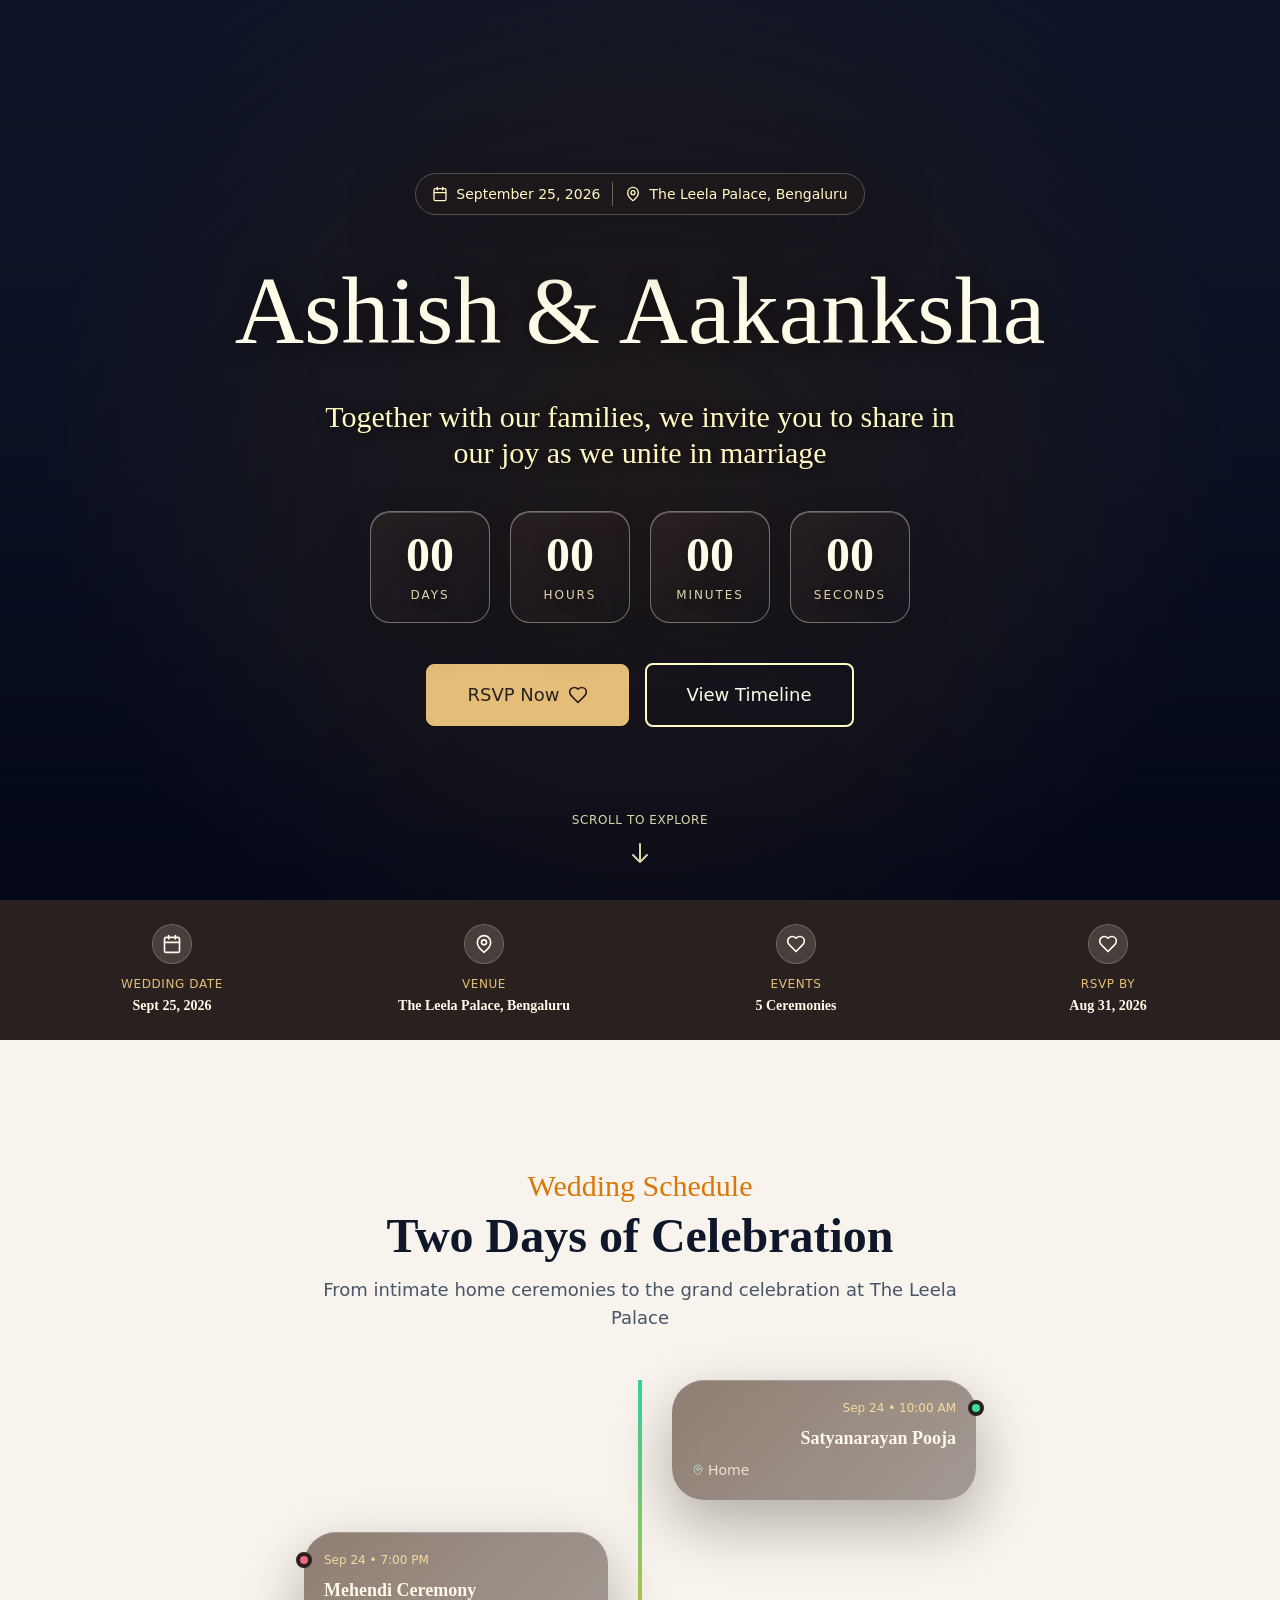
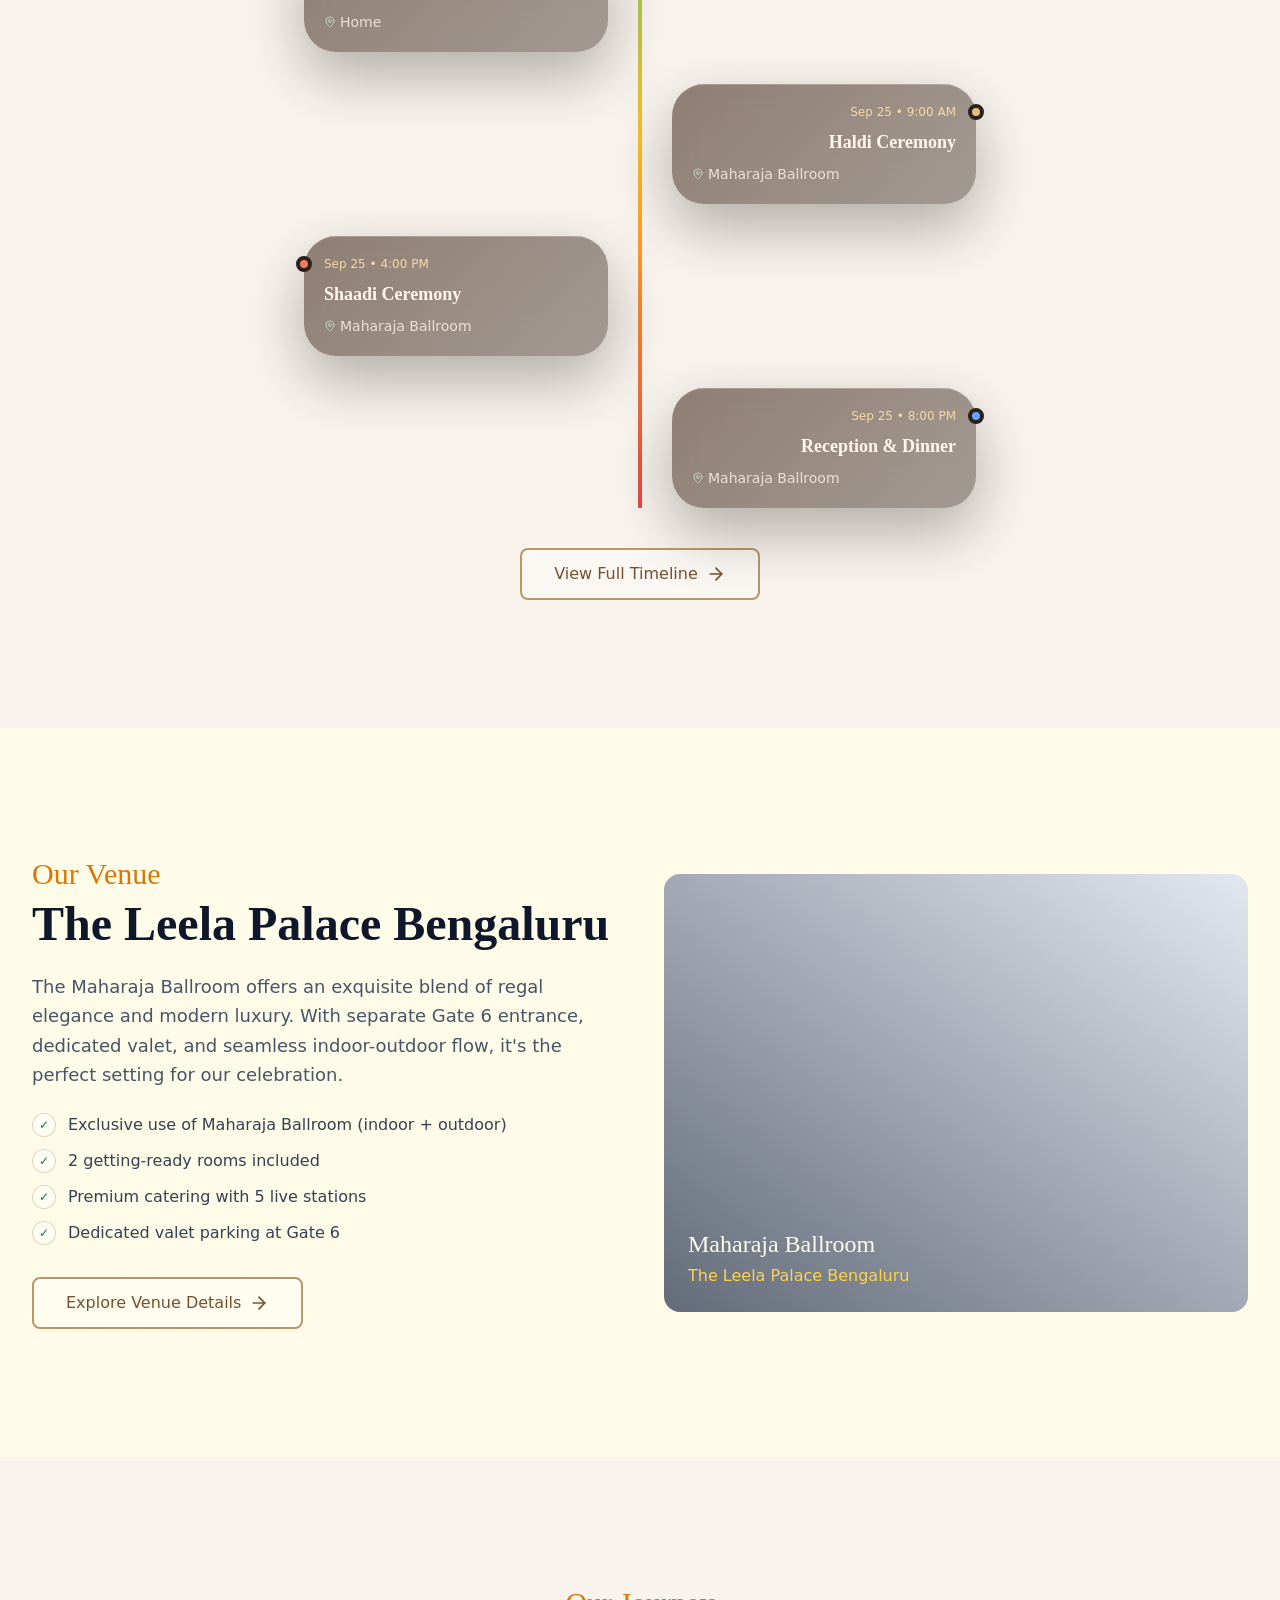
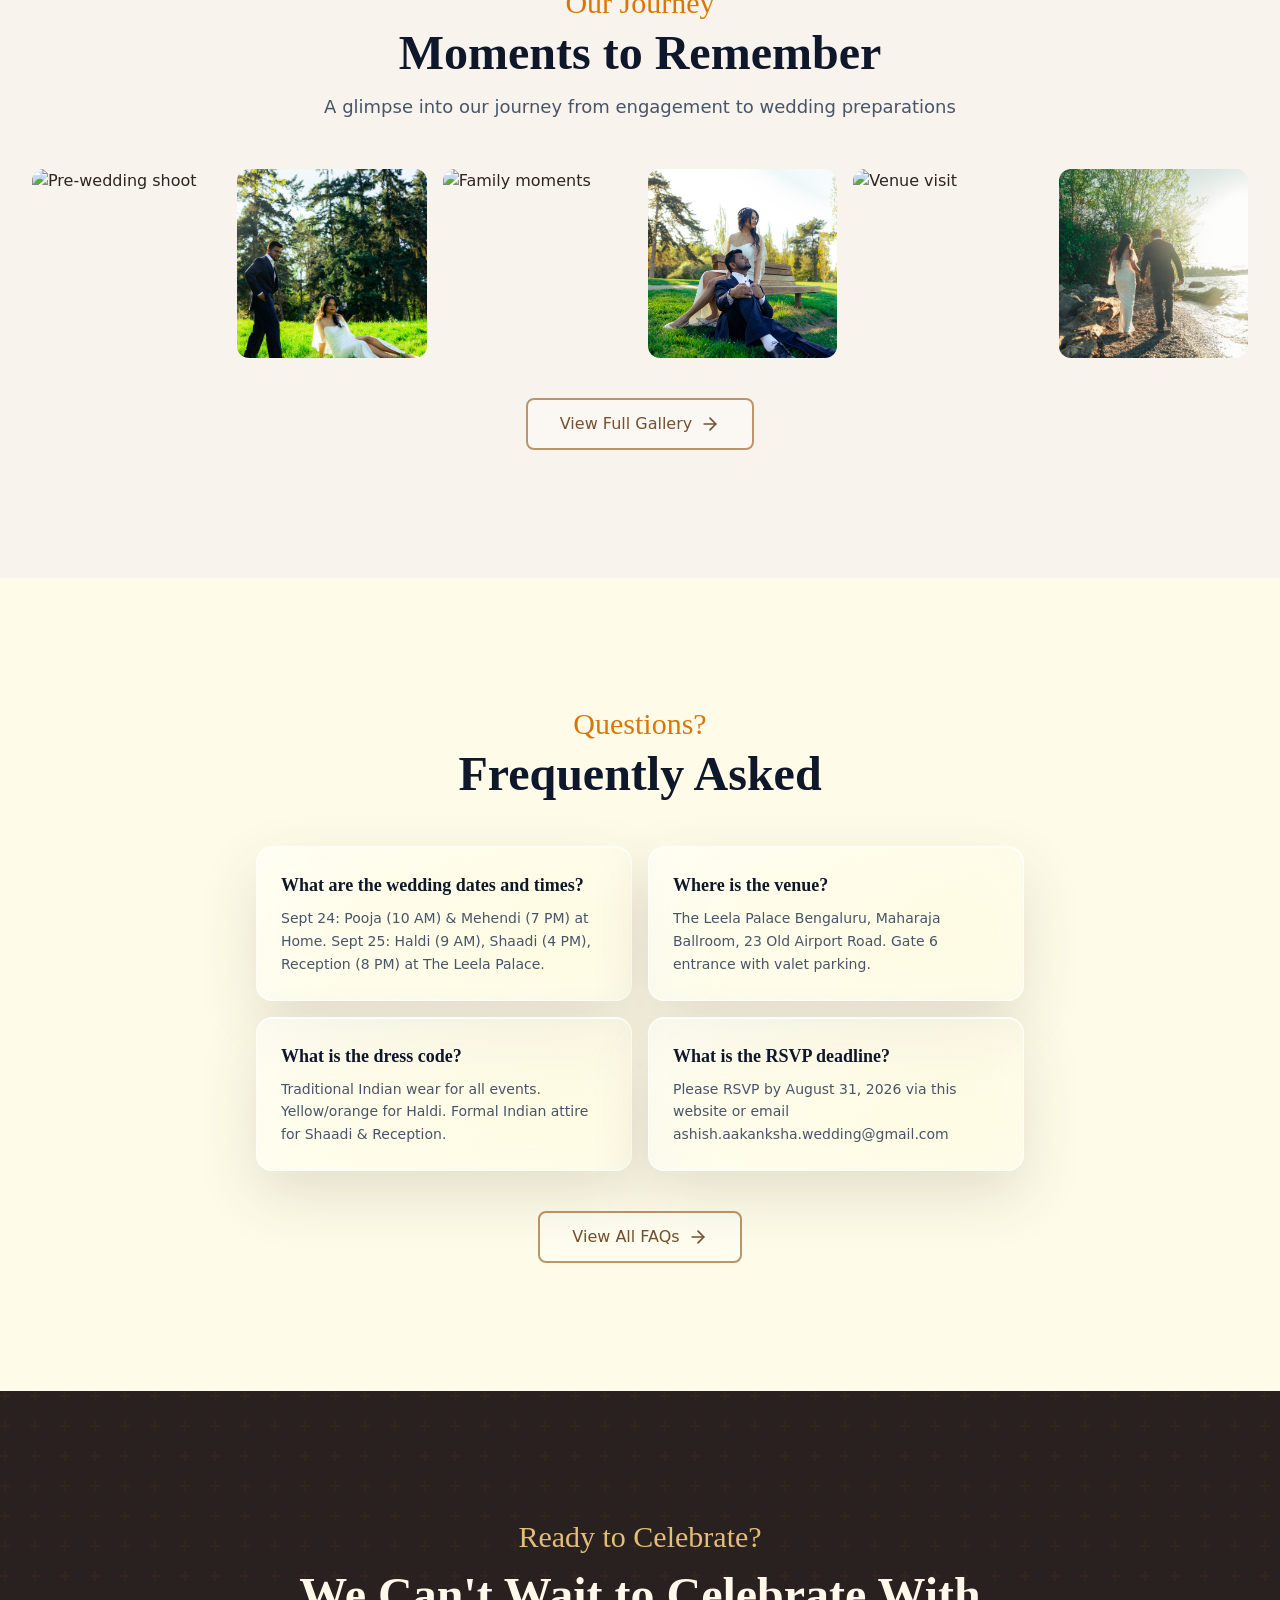
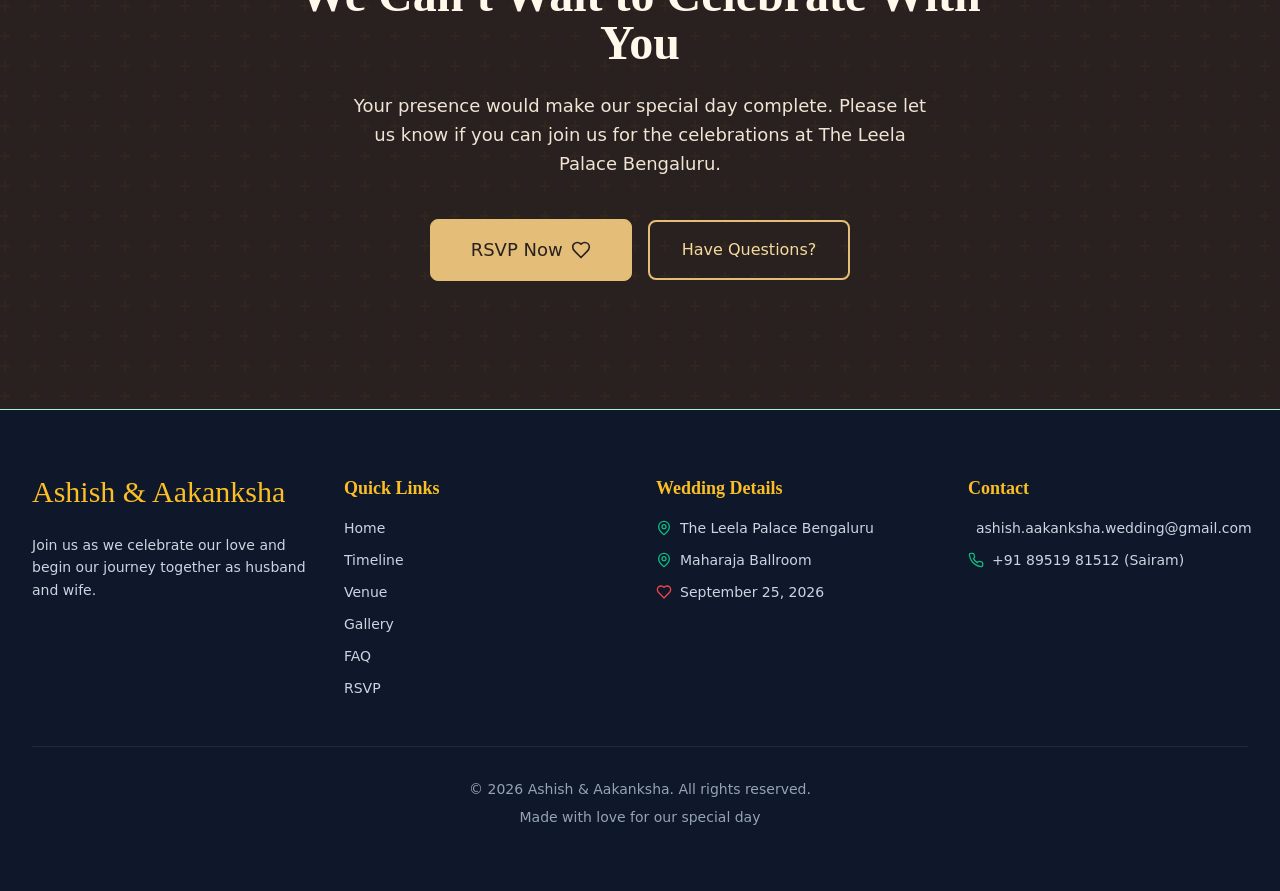
==== temp-wedding-info/index.html @ 5dabb30d "feat: publish wedding site project Publish the static wedding invitation under /temp-wedding-info wh" ====
<!DOCTYPE html><html lang="en" class="scroll-smooth"><head><meta charSet="utf-8"/><meta name="viewport" content="width=device-width, initial-scale=1, maximum-scale=5"/><link rel="stylesheet" href="/temp-wedding-info/_next/static/css/1bf53d8e40df8f86.css" data-precedence="next"/><link rel="preload" as="script" fetchPriority="low" href="/temp-wedding-info/_next/static/chunks/webpack-ca0e639c443f3bc0.js"/><script src="/temp-wedding-info/_next/static/chunks/fd9d1056-8fef90fb5a0b2194.js" async=""></script><script src="/temp-wedding-info/_next/static/chunks/117-caa7a76e334f9cc1.js" async=""></script><script src="/temp-wedding-info/_next/static/chunks/main-app-a595d10354fdd5b4.js" async=""></script><script src="/temp-wedding-info/_next/static/chunks/429-357a0337f633ed08.js" async=""></script><script src="/temp-wedding-info/_next/static/chunks/972-f61722f390f308e6.js" async=""></script><script src="/temp-wedding-info/_next/static/chunks/app/page-48e4d4fd6f95d1e7.js" async=""></script><script src="/temp-wedding-info/_next/static/chunks/app/layout-164a979705fe9b80.js" async=""></script><meta name="theme-color" content="#064e3b"/><title>Ashish &amp; Aakanksha | Wedding Celebration</title><meta name="description" content="Join us for the wedding celebration of Ashish &amp; Aakanksha on September 25, 2026 at The Leela Palace Bengaluru."/><meta name="robots" content="index, follow"/><meta property="og:title" content="Ashish &amp; Aakanksha | Wedding Celebration"/><meta property="og:description" content="Join us for the wedding celebration of Ashish &amp; Aakanksha on September 25, 2026 at The Leela Palace Bengaluru."/><meta property="og:type" content="website"/><meta name="twitter:card" content="summary_large_image"/><meta name="twitter:title" content="Ashish &amp; Aakanksha | Wedding Celebration"/><meta name="twitter:description" content="Join us for the wedding celebration of Ashish &amp; Aakanksha on September 25, 2026 at The Leela Palace Bengaluru."/><script src="/temp-wedding-info/_next/static/chunks/polyfills-42372ed130431b0a.js" noModule=""></script></head><body class="min-h-screen flex flex-col bg-cream-50 antialiased"><header class="absolute top-0 left-0 w-full border-b border-white/20 bg-white/10 backdrop-blur-md z-50" style="opacity:0;transform:translateY(-20px) translateZ(0)"><nav class="container-custom"><div class="flex justify-between h-16 sm:h-20"><div class="flex items-center"><a class="flex-shrink-0 flex items-center" href="/temp-wedding-info"><span class="font-accent text-2xl sm:text-3xl text-cream-50">Ashish &amp; Aakanksha</span></a></div><div class="hidden md:flex md:items-center md:space-x-1 lg:space-x-2"><a class="px-3 py-2 text-sm font-medium text-cream-50/85 hover:text-cream-50 transition-colors rounded-lg hover:bg-white/10" href="/temp-wedding-info">Home</a><a class="px-3 py-2 text-sm font-medium text-cream-50/85 hover:text-cream-50 transition-colors rounded-lg hover:bg-white/10" href="/temp-wedding-info/timeline">Timeline</a><a class="px-3 py-2 text-sm font-medium text-cream-50/85 hover:text-cream-50 transition-colors rounded-lg hover:bg-white/10" href="/temp-wedding-info/venue">Venue</a><a class="px-3 py-2 text-sm font-medium text-cream-50/85 hover:text-cream-50 transition-colors rounded-lg hover:bg-white/10" href="/temp-wedding-info/gallery">Gallery</a><a class="px-3 py-2 text-sm font-medium text-cream-50/85 hover:text-cream-50 transition-colors rounded-lg hover:bg-white/10" href="/temp-wedding-info/faq">FAQ</a><a class="px-3 py-2 text-sm font-medium text-cream-50/85 hover:text-cream-50 transition-colors rounded-lg hover:bg-white/10" href="/temp-wedding-info/rsvp">RSVP</a></div><div class="md:hidden flex items-center"><button class="p-2 text-charcoal-600 hover:text-emerald-700 transition-colors rounded-lg hover:bg-emerald-50" aria-label="Open menu" aria-expanded="false"><svg xmlns="http://www.w3.org/2000/svg" width="24" height="24" viewBox="0 0 24 24" fill="none" stroke="currentColor" stroke-width="2" stroke-linecap="round" stroke-linejoin="round" class="lucide lucide-menu h-6 w-6"><line x1="4" x2="20" y1="12" y2="12"></line><line x1="4" x2="20" y1="6" y2="6"></line><line x1="4" x2="20" y1="18" y2="18"></line></svg></button></div></div></nav></header><main class="flex-grow pt-0"><div class="min-h-full bg-transparent" style="opacity:1;transform:none"><main class="min-h-screen page-ivory"><section class="relative min-h-screen overflow-hidden bg-charcoal-900"><div class="absolute inset-0 z-0"><div data-testid="hero-fallback" class="absolute inset-[-3%] bg-cover bg-center" style="background-image:url(&quot;/photos/193A0214.jpg&quot;);transform:translate3d(0px, 0px, 0) scale(1.08);transition:transform 0.35s cubic-bezier(0.22, 1, 0.36, 1)" aria-hidden="true"></div><video data-testid="hero-video" class="absolute inset-0 h-full w-full object-cover transition-opacity duration-500 opacity-0" src="/temp-wedding-info/videos/Weddingedit.mp4" muted="" autoPlay="" playsInline="" preload="auto" loop="" aria-hidden="true"></video><div class="absolute inset-0 bg-gradient-to-t from-charcoal-950/90 via-charcoal-950/35 to-charcoal-950/10"></div></div><div class="absolute inset-0 z-[1] hero-content-wash pointer-events-none"></div><div class="absolute inset-0 z-[1] overflow-hidden pointer-events-none opacity-40"><div class="absolute rounded-full border border-emerald-200/20" style="width:35px;height:35px;top:25%;left:15%;opacity:0.2;transform:none"></div><div class="absolute rounded-full border border-emerald-200/20" style="width:50px;height:50px;top:40%;left:25%;opacity:0.2;transform:none"></div><div class="absolute rounded-full border border-emerald-200/20" style="width:65px;height:65px;top:55%;left:35%;opacity:0.2;transform:none"></div><div class="absolute rounded-full border border-emerald-200/20" style="width:80px;height:80px;top:70%;left:45%;opacity:0.2;transform:none"></div><div class="absolute rounded-full border border-emerald-200/20" style="width:95px;height:95px;top:85%;left:55%;opacity:0.2;transform:none"></div></div><div class="relative z-10 flex flex-col items-center justify-center min-h-screen px-4 sm:px-6 lg:px-8" style="opacity:1"><div class="hero-content-panel flex items-center gap-3 px-4 py-2 rounded-full mb-12" style="opacity:1;transform:none"><div class="flex items-center gap-2 text-cream-100 text-sm"><svg xmlns="http://www.w3.org/2000/svg" width="24" height="24" viewBox="0 0 24 24" fill="none" stroke="currentColor" stroke-width="2" stroke-linecap="round" stroke-linejoin="round" class="lucide lucide-calendar h-4 w-4"><path d="M8 2v4"></path><path d="M16 2v4"></path><rect width="18" height="18" x="3" y="4" rx="2"></rect><path d="M3 10h18"></path></svg><span class="font-medium">September 25, 2026</span></div><div class="w-px h-6 bg-cream-100/35"></div><div class="flex items-center gap-2 text-cream-100 text-sm"><svg xmlns="http://www.w3.org/2000/svg" width="24" height="24" viewBox="0 0 24 24" fill="none" stroke="currentColor" stroke-width="2" stroke-linecap="round" stroke-linejoin="round" class="lucide lucide-map-pin h-4 w-4"><path d="M20 10c0 6-8 12-8 12s-8-6-8-12a8 8 0 0 1 16 0Z"></path><circle cx="12" cy="10" r="3"></circle></svg><span class="font-medium">The Leela Palace, Bengaluru</span></div></div><h1 class="font-accent text-5xl sm:text-7xl lg:text-8xl text-cream-50 mb-10 text-center leading-tight" style="text-shadow:0 3px 18px rgba(20,14,12,0.85);opacity:1;transform:none">Ashish &amp; Aakanksha</h1><p class="font-heading text-xl sm:text-2xl lg:text-3xl text-cream-100 mb-10 text-center max-w-2xl leading-relaxed" style="text-shadow:0 2px 12px rgba(20,14,12,0.85);opacity:1;transform:none">Together with our families, we invite you to share in our joy as we unite in marriage</p><div class="grid grid-cols-4 gap-3 sm:gap-5 mb-10" role="timer" aria-label="Countdown to wedding" style="opacity:1;transform:none"><div class="liquid-glass-countdown flex flex-col items-center justify-center gap-2 p-4 sm:p-5 min-w-0 w-[clamp(4.5rem,16vw,7.5rem)] h-[clamp(5.5rem,14vw,7rem)]"><span class="font-heading text-3xl sm:text-4xl lg:text-5xl font-semibold text-cream-50 tabular-nums leading-none">00</span><span class="font-body text-[0.65rem] sm:text-xs uppercase tracking-[0.16em] text-cream-100/85">Days</span></div><div class="liquid-glass-countdown flex flex-col items-center justify-center gap-2 p-4 sm:p-5 min-w-0 w-[clamp(4.5rem,16vw,7.5rem)] h-[clamp(5.5rem,14vw,7rem)]"><span class="font-heading text-3xl sm:text-4xl lg:text-5xl font-semibold text-cream-50 tabular-nums leading-none">00</span><span class="font-body text-[0.65rem] sm:text-xs uppercase tracking-[0.16em] text-cream-100/85">Hours</span></div><div class="liquid-glass-countdown flex flex-col items-center justify-center gap-2 p-4 sm:p-5 min-w-0 w-[clamp(4.5rem,16vw,7.5rem)] h-[clamp(5.5rem,14vw,7rem)]"><span class="font-heading text-3xl sm:text-4xl lg:text-5xl font-semibold text-cream-50 tabular-nums leading-none">00</span><span class="font-body text-[0.65rem] sm:text-xs uppercase tracking-[0.16em] text-cream-100/85">Minutes</span></div><div class="liquid-glass-countdown flex flex-col items-center justify-center gap-2 p-4 sm:p-5 min-w-0 w-[clamp(4.5rem,16vw,7.5rem)] h-[clamp(5.5rem,14vw,7rem)]"><span class="font-heading text-3xl sm:text-4xl lg:text-5xl font-semibold text-cream-50 tabular-nums leading-none">00</span><span class="font-body text-[0.65rem] sm:text-xs uppercase tracking-[0.16em] text-cream-100/85">Seconds</span></div></div><div class="flex flex-col sm:flex-row items-center gap-4" style="opacity:1;transform:none"><a href="/temp-wedding-info/rsvp" class="btn-gold w-full sm:w-auto text-lg px-10 py-4" tabindex="0">RSVP Now<svg xmlns="http://www.w3.org/2000/svg" width="24" height="24" viewBox="0 0 24 24" fill="none" stroke="currentColor" stroke-width="2" stroke-linecap="round" stroke-linejoin="round" class="lucide lucide-heart h-5 w-5 ml-2" aria-hidden="true"><path d="M19 14c1.49-1.46 3-3.21 3-5.5A5.5 5.5 0 0 0 16.5 3c-1.76 0-3 .5-4.5 2-1.5-1.5-2.74-2-4.5-2A5.5 5.5 0 0 0 2 8.5c0 2.3 1.5 4.05 3 5.5l7 7Z"></path></svg></a><a href="/temp-wedding-info/timeline" class="w-full sm:w-auto text-lg px-10 py-4 border-2 border-cream-100 text-cream-50 font-medium rounded-lg hover:bg-cream-50/15 hover:text-cream-50 transition-all duration-300 transform hover:scale-105 active:scale-95" tabindex="0">View Timeline</a></div><div class="absolute bottom-10 left-0 right-0 mx-auto w-fit flex flex-col items-center gap-2 text-cream-100/85" style="transform:none"><span class="text-xs font-medium uppercase tracking-wider">Scroll to explore</span><svg class="h-6 w-6" viewBox="0 0 24 24" fill="none" stroke="currentColor" stroke-width="2" style="transform:none"><path stroke-linecap="round" stroke-linejoin="round" d="M19 14l-7 7m0 0l-7-7m7 7V3"></path></svg></div></div></section><section class="dark-info-bar py-6"><div class="container-custom"><div class="grid grid-cols-2 md:grid-cols-4 gap-4 md:gap-8"><div class="flex flex-col items-center gap-1 text-center"><div class="dark-info-icon flex items-center justify-center w-10 h-10 rounded-full mb-2"><svg xmlns="http://www.w3.org/2000/svg" width="24" height="24" viewBox="0 0 24 24" fill="none" stroke="currentColor" stroke-width="2" stroke-linecap="round" stroke-linejoin="round" class="lucide lucide-calendar h-5 w-5"><path d="M8 2v4"></path><path d="M16 2v4"></path><rect width="18" height="18" x="3" y="4" rx="2"></rect><path d="M3 10h18"></path></svg></div><p class="text-xs uppercase tracking-wider text-[#e4bd78] font-medium">Wedding Date</p><p class="font-heading text-sm font-semibold text-cream-50">Sept 25, 2026</p></div><div class="flex flex-col items-center gap-1 text-center"><div class="dark-info-icon flex items-center justify-center w-10 h-10 rounded-full mb-2"><svg xmlns="http://www.w3.org/2000/svg" width="24" height="24" viewBox="0 0 24 24" fill="none" stroke="currentColor" stroke-width="2" stroke-linecap="round" stroke-linejoin="round" class="lucide lucide-map-pin h-5 w-5"><path d="M20 10c0 6-8 12-8 12s-8-6-8-12a8 8 0 0 1 16 0Z"></path><circle cx="12" cy="10" r="3"></circle></svg></div><p class="text-xs uppercase tracking-wider text-[#e4bd78] font-medium">Venue</p><p class="font-heading text-sm font-semibold text-cream-50">The Leela Palace, Bengaluru</p></div><div class="flex flex-col items-center gap-1 text-center"><div class="dark-info-icon flex items-center justify-center w-10 h-10 rounded-full mb-2"><svg xmlns="http://www.w3.org/2000/svg" width="24" height="24" viewBox="0 0 24 24" fill="none" stroke="currentColor" stroke-width="2" stroke-linecap="round" stroke-linejoin="round" class="lucide lucide-heart h-5 w-5"><path d="M19 14c1.49-1.46 3-3.21 3-5.5A5.5 5.5 0 0 0 16.5 3c-1.76 0-3 .5-4.5 2-1.5-1.5-2.74-2-4.5-2A5.5 5.5 0 0 0 2 8.5c0 2.3 1.5 4.05 3 5.5l7 7Z"></path></svg></div><p class="text-xs uppercase tracking-wider text-[#e4bd78] font-medium">Events</p><p class="font-heading text-sm font-semibold text-cream-50">5 Ceremonies</p></div><div class="flex flex-col items-center gap-1 text-center"><div class="dark-info-icon flex items-center justify-center w-10 h-10 rounded-full mb-2"><svg xmlns="http://www.w3.org/2000/svg" width="24" height="24" viewBox="0 0 24 24" fill="none" stroke="currentColor" stroke-width="2" stroke-linecap="round" stroke-linejoin="round" class="lucide lucide-heart h-5 w-5"><path d="M19 14c1.49-1.46 3-3.21 3-5.5A5.5 5.5 0 0 0 16.5 3c-1.76 0-3 .5-4.5 2-1.5-1.5-2.74-2-4.5-2A5.5 5.5 0 0 0 2 8.5c0 2.3 1.5 4.05 3 5.5l7 7Z"></path></svg></div><p class="text-xs uppercase tracking-wider text-[#e4bd78] font-medium">RSVP By</p><p class="font-heading text-sm font-semibold text-cream-50">Aug 31, 2026</p></div></div></div></section><section class="section page-ivory"><div class="container-custom"><div class="text-center mb-12"><p class="font-accent text-3xl text-gold-600 mb-2">Wedding Schedule</p><h2 class="font-heading text-4xl sm:text-5xl font-semibold text-charcoal-900">Two Days of Celebration</h2><p class="mt-4 text-lg text-charcoal-600 max-w-2xl mx-auto">From intimate home ceremonies to the grand celebration at The Leela Palace</p></div><div class="relative max-w-2xl mx-auto"><div class="absolute left-1/2 top-0 bottom-0 w-1 -translate-x-1/2 bg-gradient-to-b from-emerald-400 via-gold-400 to-ruby-500"></div><div class="space-y-8 relative"><div class="relative flex items-start gap-4" style="width:50%;margin-left:auto;text-align:right"><div class="absolute top-5 w-4 h-4 rounded-full border-4 border-[#29211f] z-10" style="right:-0.5rem;left:auto;background-color:#43d9a3"></div><div class="landing-preview-glass group relative p-5 w-[calc(100%-2rem)] ml-8"><p class="relative z-10 text-xs font-medium text-[#f5d99e]">Sep 24<!-- --> • <!-- -->10:00 AM</p><h3 class="relative z-10 font-heading text-lg font-semibold text-[#fff8eb] mt-2 mb-2">Satyanarayan Pooja</h3><p class="relative z-10 text-sm text-[#eadfd2] flex items-center gap-1"><svg xmlns="http://www.w3.org/2000/svg" width="24" height="24" viewBox="0 0 24 24" fill="none" stroke="currentColor" stroke-width="2" stroke-linecap="round" stroke-linejoin="round" class="lucide lucide-map-pin h-3 w-3 text-[#b9d0bd]"><path d="M20 10c0 6-8 12-8 12s-8-6-8-12a8 8 0 0 1 16 0Z"></path><circle cx="12" cy="10" r="3"></circle></svg>Home</p></div></div><div class="relative flex items-start gap-4" style="width:50%;margin-left:0;text-align:left"><div class="absolute top-5 w-4 h-4 rounded-full border-4 border-[#29211f] z-10" style="right:auto;left:-0.5rem;background-color:#f06a7a"></div><div class="landing-preview-glass group relative p-5 w-[calc(100%-2rem)] mr-8"><p class="relative z-10 text-xs font-medium text-[#f5d99e]">Sep 24<!-- --> • <!-- -->7:00 PM</p><h3 class="relative z-10 font-heading text-lg font-semibold text-[#fff8eb] mt-2 mb-2">Mehendi Ceremony</h3><p class="relative z-10 text-sm text-[#eadfd2] flex items-center gap-1"><svg xmlns="http://www.w3.org/2000/svg" width="24" height="24" viewBox="0 0 24 24" fill="none" stroke="currentColor" stroke-width="2" stroke-linecap="round" stroke-linejoin="round" class="lucide lucide-map-pin h-3 w-3 text-[#b9d0bd]"><path d="M20 10c0 6-8 12-8 12s-8-6-8-12a8 8 0 0 1 16 0Z"></path><circle cx="12" cy="10" r="3"></circle></svg>Home</p></div></div><div class="relative flex items-start gap-4" style="width:50%;margin-left:auto;text-align:right"><div class="absolute top-5 w-4 h-4 rounded-full border-4 border-[#29211f] z-10" style="right:-0.5rem;left:auto;background-color:#e4bd78"></div><div class="landing-preview-glass group relative p-5 w-[calc(100%-2rem)] ml-8"><p class="relative z-10 text-xs font-medium text-[#f5d99e]">Sep 25<!-- --> • <!-- -->9:00 AM</p><h3 class="relative z-10 font-heading text-lg font-semibold text-[#fff8eb] mt-2 mb-2">Haldi Ceremony</h3><p class="relative z-10 text-sm text-[#eadfd2] flex items-center gap-1"><svg xmlns="http://www.w3.org/2000/svg" width="24" height="24" viewBox="0 0 24 24" fill="none" stroke="currentColor" stroke-width="2" stroke-linecap="round" stroke-linejoin="round" class="lucide lucide-map-pin h-3 w-3 text-[#b9d0bd]"><path d="M20 10c0 6-8 12-8 12s-8-6-8-12a8 8 0 0 1 16 0Z"></path><circle cx="12" cy="10" r="3"></circle></svg>Maharaja Ballroom</p></div></div><div class="relative flex items-start gap-4" style="width:50%;margin-left:0;text-align:left"><div class="absolute top-5 w-4 h-4 rounded-full border-4 border-[#29211f] z-10" style="right:auto;left:-0.5rem;background-color:#f47c5c"></div><div class="landing-preview-glass group relative p-5 w-[calc(100%-2rem)] mr-8"><p class="relative z-10 text-xs font-medium text-[#f5d99e]">Sep 25<!-- --> • <!-- -->4:00 PM</p><h3 class="relative z-10 font-heading text-lg font-semibold text-[#fff8eb] mt-2 mb-2">Shaadi Ceremony</h3><p class="relative z-10 text-sm text-[#eadfd2] flex items-center gap-1"><svg xmlns="http://www.w3.org/2000/svg" width="24" height="24" viewBox="0 0 24 24" fill="none" stroke="currentColor" stroke-width="2" stroke-linecap="round" stroke-linejoin="round" class="lucide lucide-map-pin h-3 w-3 text-[#b9d0bd]"><path d="M20 10c0 6-8 12-8 12s-8-6-8-12a8 8 0 0 1 16 0Z"></path><circle cx="12" cy="10" r="3"></circle></svg>Maharaja Ballroom</p></div></div><div class="relative flex items-start gap-4" style="width:50%;margin-left:auto;text-align:right"><div class="absolute top-5 w-4 h-4 rounded-full border-4 border-[#29211f] z-10" style="right:-0.5rem;left:auto;background-color:#68a5ff"></div><div class="landing-preview-glass group relative p-5 w-[calc(100%-2rem)] ml-8"><p class="relative z-10 text-xs font-medium text-[#f5d99e]">Sep 25<!-- --> • <!-- -->8:00 PM</p><h3 class="relative z-10 font-heading text-lg font-semibold text-[#fff8eb] mt-2 mb-2">Reception &amp; Dinner</h3><p class="relative z-10 text-sm text-[#eadfd2] flex items-center gap-1"><svg xmlns="http://www.w3.org/2000/svg" width="24" height="24" viewBox="0 0 24 24" fill="none" stroke="currentColor" stroke-width="2" stroke-linecap="round" stroke-linejoin="round" class="lucide lucide-map-pin h-3 w-3 text-[#b9d0bd]"><path d="M20 10c0 6-8 12-8 12s-8-6-8-12a8 8 0 0 1 16 0Z"></path><circle cx="12" cy="10" r="3"></circle></svg>Maharaja Ballroom</p></div></div></div></div><div class="mt-10 text-center"><a class="cta-secondary-light inline-flex items-center gap-2 px-8 py-3 rounded-lg font-medium transition-all duration-300" href="/temp-wedding-info/timeline">View Full Timeline<svg xmlns="http://www.w3.org/2000/svg" width="24" height="24" viewBox="0 0 24 24" fill="none" stroke="currentColor" stroke-width="2" stroke-linecap="round" stroke-linejoin="round" class="lucide lucide-arrow-right h-5 w-5"><path d="M5 12h14"></path><path d="m12 5 7 7-7 7"></path></svg></a></div></div></section><section class="section bg-cream-50 relative overflow-hidden"><div class="absolute inset-0 opacity-5" style="background-image:url(&quot;data:image/svg+xml,%3Csvg width=&#x27;60&#x27; height=&#x27;60&#x27; viewBox=&#x27;0 0 60 60&#x27; xmlns=&#x27;http://www.w3.org/2000/svg&#x27;%3E%3Cg fill=&#x27;none&#x27; fill-rule=&#x27;evenodd&#x27;%3E%3Cg fill=&#x27;%23f59e0b&#x27; fill-opacity=&#x27;0.4&#x27;%3E%3Cpath d=&#x27;M36 34v-4h-2v4h-4v2h4v4h2v-4h4v-2h-4zm0-30V0h-2v4h-4v2h4v4h2V6h4V4h-4zM6 34v-4H4v4H0v2h4v4h2v-4h4v-2H6zM6 4V0H4v4H0v2h4v4h2V6h4V4H6z&#x27;/%3E%3C/g%3E%3C/g%3E%3C/svg%3E&quot;)"></div><div class="container-custom relative"><div class="grid lg:grid-cols-2 gap-12 items-center"><div><p class="font-accent text-3xl text-gold-600 mb-2">Our Venue</p><h2 class="font-heading text-4xl sm:text-5xl font-semibold text-charcoal-900 mb-6">The Leela Palace Bengaluru</h2><p class="text-lg text-charcoal-600 mb-6 leading-relaxed">The Maharaja Ballroom offers an exquisite blend of regal elegance and modern luxury. With separate Gate 6 entrance, dedicated valet, and seamless indoor-outdoor flow, it&#x27;s the perfect setting for our celebration.</p><ul class="space-y-3 mb-8"><li class="flex items-center gap-3 text-charcoal-700"><span class="icon-glass flex-shrink-0 w-6 h-6 rounded-full flex items-center justify-center"><span class="text-emerald-700 text-xs">✓</span></span>Exclusive use of Maharaja Ballroom (indoor + outdoor)</li><li class="flex items-center gap-3 text-charcoal-700"><span class="icon-glass flex-shrink-0 w-6 h-6 rounded-full flex items-center justify-center"><span class="text-emerald-700 text-xs">✓</span></span>2 getting-ready rooms included</li><li class="flex items-center gap-3 text-charcoal-700"><span class="icon-glass flex-shrink-0 w-6 h-6 rounded-full flex items-center justify-center"><span class="text-emerald-700 text-xs">✓</span></span>Premium catering with 5 live stations</li><li class="flex items-center gap-3 text-charcoal-700"><span class="icon-glass flex-shrink-0 w-6 h-6 rounded-full flex items-center justify-center"><span class="text-emerald-700 text-xs">✓</span></span>Dedicated valet parking at Gate 6</li></ul><a class="cta-secondary-light inline-flex items-center gap-2 px-8 py-3 rounded-lg font-medium transition-all duration-300" href="/temp-wedding-info/venue">Explore Venue Details<svg xmlns="http://www.w3.org/2000/svg" width="24" height="24" viewBox="0 0 24 24" fill="none" stroke="currentColor" stroke-width="2" stroke-linecap="round" stroke-linejoin="round" class="lucide lucide-arrow-right h-5 w-5"><path d="M5 12h14"></path><path d="m12 5 7 7-7 7"></path></svg></a></div><div class="relative aspect-[4/3] rounded-2xl overflow-hidden bg-charcoal-200"><div class="absolute inset-0 bg-cover bg-center" style="background-image:url(&quot;/photos/venue/Maharaja-Ballroom-Social.jpg&quot;)"></div><div class="absolute inset-0 bg-gradient-to-tr from-charcoal-900/60 to-transparent"></div><div class="absolute bottom-6 left-6 right-6 text-cream-50"><p class="font-accent text-2xl mb-1">Maharaja Ballroom</p><p class="text-gold-300">The Leela Palace Bengaluru</p></div></div></div></div></section><section class="section page-ivory"><div class="container-custom"><div class="text-center mb-12"><p class="font-accent text-3xl text-gold-600 mb-2">Our Journey</p><h2 class="font-heading text-4xl sm:text-5xl font-semibold text-charcoal-900">Moments to Remember</h2><p class="mt-4 text-lg text-charcoal-600 max-w-2xl mx-auto">A glimpse into our journey from engagement to wedding preparations</p></div><div class="grid grid-cols-2 md:grid-cols-3 lg:grid-cols-6 gap-4"><div class="relative aspect-square rounded-xl overflow-hidden group cursor-pointer"><img src="/temp-wedding-info/photos/193A0214.jpg" alt="Pre-wedding shoot" class="w-full h-full object-cover transition-transform duration-500 group-hover:scale-105" loading="lazy"/><div class="absolute inset-0 bg-gradient-to-t from-black/60 to-transparent opacity-0 group-hover:opacity-100 transition-opacity duration-300"></div><div class="absolute bottom-3 left-3 right-3 text-cream-50 opacity-0 group-hover:opacity-100 transition-all duration-300 translate-y-2 group-hover:translate-y-0"><p class="text-xs font-medium">Pre-Wedding</p><p class="text-[10px] opacity-80">Pre-wedding shoot</p></div></div><div class="relative aspect-square rounded-xl overflow-hidden group cursor-pointer"><img src="/temp-wedding-info/photos/193A9240.jpg" alt="Engagement ceremony" class="w-full h-full object-cover transition-transform duration-500 group-hover:scale-105" loading="lazy"/><div class="absolute inset-0 bg-gradient-to-t from-black/60 to-transparent opacity-0 group-hover:opacity-100 transition-opacity duration-300"></div><div class="absolute bottom-3 left-3 right-3 text-cream-50 opacity-0 group-hover:opacity-100 transition-all duration-300 translate-y-2 group-hover:translate-y-0"><p class="text-xs font-medium">Engagement</p><p class="text-[10px] opacity-80">Engagement ceremony</p></div></div><div class="relative aspect-square rounded-xl overflow-hidden group cursor-pointer"><img src="/temp-wedding-info/photos/193A9508.jpg" alt="Family moments" class="w-full h-full object-cover transition-transform duration-500 group-hover:scale-105" loading="lazy"/><div class="absolute inset-0 bg-gradient-to-t from-black/60 to-transparent opacity-0 group-hover:opacity-100 transition-opacity duration-300"></div><div class="absolute bottom-3 left-3 right-3 text-cream-50 opacity-0 group-hover:opacity-100 transition-all duration-300 translate-y-2 group-hover:translate-y-0"><p class="text-xs font-medium">Family</p><p class="text-[10px] opacity-80">Family moments</p></div></div><div class="relative aspect-square rounded-xl overflow-hidden group cursor-pointer"><img src="/temp-wedding-info/photos/193A9667.jpg" alt="Candid moments" class="w-full h-full object-cover transition-transform duration-500 group-hover:scale-105" loading="lazy"/><div class="absolute inset-0 bg-gradient-to-t from-black/60 to-transparent opacity-0 group-hover:opacity-100 transition-opacity duration-300"></div><div class="absolute bottom-3 left-3 right-3 text-cream-50 opacity-0 group-hover:opacity-100 transition-all duration-300 translate-y-2 group-hover:translate-y-0"><p class="text-xs font-medium">Candid</p><p class="text-[10px] opacity-80">Candid moments</p></div></div><div class="relative aspect-square rounded-xl overflow-hidden group cursor-pointer"><img src="/temp-wedding-info/photos/193A9831.jpg" alt="Venue visit" class="w-full h-full object-cover transition-transform duration-500 group-hover:scale-105" loading="lazy"/><div class="absolute inset-0 bg-gradient-to-t from-black/60 to-transparent opacity-0 group-hover:opacity-100 transition-opacity duration-300"></div><div class="absolute bottom-3 left-3 right-3 text-cream-50 opacity-0 group-hover:opacity-100 transition-all duration-300 translate-y-2 group-hover:translate-y-0"><p class="text-xs font-medium">Venue</p><p class="text-[10px] opacity-80">Venue visit</p></div></div><div class="relative aspect-square rounded-xl overflow-hidden group cursor-pointer"><img src="/temp-wedding-info/photos/DSCF7373.jpg" alt="Together" class="w-full h-full object-cover transition-transform duration-500 group-hover:scale-105" loading="lazy"/><div class="absolute inset-0 bg-gradient-to-t from-black/60 to-transparent opacity-0 group-hover:opacity-100 transition-opacity duration-300"></div><div class="absolute bottom-3 left-3 right-3 text-cream-50 opacity-0 group-hover:opacity-100 transition-all duration-300 translate-y-2 group-hover:translate-y-0"><p class="text-xs font-medium">Candid</p><p class="text-[10px] opacity-80">Together</p></div></div></div><div class="mt-10 text-center"><a class="cta-secondary-light inline-flex items-center gap-2 px-8 py-3 rounded-lg font-medium transition-all duration-300" href="/temp-wedding-info/gallery">View Full Gallery<svg xmlns="http://www.w3.org/2000/svg" width="24" height="24" viewBox="0 0 24 24" fill="none" stroke="currentColor" stroke-width="2" stroke-linecap="round" stroke-linejoin="round" class="lucide lucide-arrow-right h-5 w-5"><path d="M5 12h14"></path><path d="m12 5 7 7-7 7"></path></svg></a></div></div></section><section class="section bg-cream-50"><div class="container-custom"><div class="text-center mb-12"><p class="font-accent text-3xl text-gold-600 mb-2">Questions?</p><h2 class="font-heading text-4xl sm:text-5xl font-semibold text-charcoal-900">Frequently Asked</h2></div><div class="grid md:grid-cols-2 gap-4 max-w-3xl mx-auto"><div class="card p-6 group animate-fade-in" style="animation-delay:0ms"><h3 class="font-heading text-lg font-semibold text-charcoal-900 mb-2">What are the wedding dates and times?</h3><p class="text-charcoal-600 text-sm leading-relaxed">Sept 24: Pooja (10 AM) &amp; Mehendi (7 PM) at Home. Sept 25: Haldi (9 AM), Shaadi (4 PM), Reception (8 PM) at The Leela Palace.</p></div><div class="card p-6 group animate-fade-in" style="animation-delay:100ms"><h3 class="font-heading text-lg font-semibold text-charcoal-900 mb-2">Where is the venue?</h3><p class="text-charcoal-600 text-sm leading-relaxed">The Leela Palace Bengaluru, Maharaja Ballroom, 23 Old Airport Road. Gate 6 entrance with valet parking.</p></div><div class="card p-6 group animate-fade-in" style="animation-delay:200ms"><h3 class="font-heading text-lg font-semibold text-charcoal-900 mb-2">What is the dress code?</h3><p class="text-charcoal-600 text-sm leading-relaxed">Traditional Indian wear for all events. Yellow/orange for Haldi. Formal Indian attire for Shaadi &amp; Reception.</p></div><div class="card p-6 group animate-fade-in" style="animation-delay:300ms"><h3 class="font-heading text-lg font-semibold text-charcoal-900 mb-2">What is the RSVP deadline?</h3><p class="text-charcoal-600 text-sm leading-relaxed">Please RSVP by August 31, 2026 via this website or email ashish.aakanksha.wedding@gmail.com</p></div></div><div class="mt-10 text-center"><a class="cta-secondary-light inline-flex items-center gap-2 px-8 py-3 rounded-lg font-medium transition-all duration-300" href="/temp-wedding-info/faq">View All FAQs<svg xmlns="http://www.w3.org/2000/svg" width="24" height="24" viewBox="0 0 24 24" fill="none" stroke="currentColor" stroke-width="2" stroke-linecap="round" stroke-linejoin="round" class="lucide lucide-arrow-right h-5 w-5"><path d="M5 12h14"></path><path d="m12 5 7 7-7 7"></path></svg></a></div></div></section><section class="section relative overflow-hidden bg-[#29211f]"><div class="absolute inset-0 opacity-10" style="background-image:url(&quot;data:image/svg+xml,%3Csvg width=&#x27;60&#x27; height=&#x27;60&#x27; viewBox=&#x27;0 0 60 60&#x27; xmlns=&#x27;http://www.w3.org/2000/svg&#x27;%3E%3Cg fill=&#x27;none&#x27; fill-rule=&#x27;evenodd&#x27;%3E%3Cg fill=&#x27;%23f59e0b&#x27; fill-opacity=&#x27;0.4&#x27;%3E%3Cpath d=&#x27;M36 34v-4h-2v4h-4v2h4v4h2v-4h4v-2h-4zm0-30V0h-2v4h-4v2h4v4h2V6h4V4h-4zM6 34v-4H4v4H0v2h4v4h2v-4h4v-2H6zM6 4V0H4v4H0v2h4v4h2V6h4V4H6z&#x27;/%3E%3C/g%3E%3C/g%3E%3C/svg%3E&quot;)"></div><div class="container-custom relative text-center"><div class="max-w-3xl mx-auto"><p class="font-accent text-3xl text-[#e4bd78] mb-4">Ready to Celebrate?</p><h2 class="font-heading text-4xl sm:text-5xl font-semibold text-[#fff8eb] mb-6">We Can&#x27;t Wait to Celebrate With You</h2><p class="text-lg text-[#f0e5d5] mb-10 max-w-xl mx-auto leading-relaxed">Your presence would make our special day complete. Please let us know if you can join us for the celebrations at The Leela Palace Bengaluru.</p><div class="flex flex-col sm:flex-row items-center justify-center gap-4"><a class="btn-gold text-lg px-10 py-4" href="/temp-wedding-info/rsvp">RSVP Now<svg xmlns="http://www.w3.org/2000/svg" width="24" height="24" viewBox="0 0 24 24" fill="none" stroke="currentColor" stroke-width="2" stroke-linecap="round" stroke-linejoin="round" class="lucide lucide-heart h-5 w-5 ml-2"><path d="M19 14c1.49-1.46 3-3.21 3-5.5A5.5 5.5 0 0 0 16.5 3c-1.76 0-3 .5-4.5 2-1.5-1.5-2.74-2-4.5-2A5.5 5.5 0 0 0 2 8.5c0 2.3 1.5 4.05 3 5.5l7 7Z"></path></svg></a><a class="inline-flex items-center gap-2 px-8 py-4 border-2 border-[#e4bd78] text-[#f5d99e] font-medium rounded-lg hover:bg-[#e4bd78]/10 transition-all duration-300" href="/temp-wedding-info/faq">Have Questions?</a></div></div></div></section></main></div></main><footer class="border-t border-emerald-200 bg-charcoal-900 text-cream-50"><div class="container-custom py-12 sm:py-16"><div class="grid grid-cols-1 gap-8 sm:grid-cols-2 lg:grid-cols-4"><div class="lg:col-span-1"><a class="flex-shrink-0 flex items-center mb-6" href="/temp-wedding-info"><span class="font-accent text-3xl text-gold-400">Ashish &amp; Aakanksha</span></a><p class="text-charcoal-300 text-sm leading-relaxed">Join us as we celebrate our love and begin our journey together as husband and wife.</p></div><div><h4 class="font-heading text-lg font-semibold text-gold-400 mb-4">Quick Links</h4><nav class="space-y-3"><a class="text-charcoal-300 hover:text-gold-400 transition-colors text-sm block" href="/temp-wedding-info">Home</a><a class="text-charcoal-300 hover:text-gold-400 transition-colors text-sm block" href="/temp-wedding-info/timeline">Timeline</a><a class="text-charcoal-300 hover:text-gold-400 transition-colors text-sm block" href="/temp-wedding-info/venue">Venue</a><a class="text-charcoal-300 hover:text-gold-400 transition-colors text-sm block" href="/temp-wedding-info/gallery">Gallery</a><a class="text-charcoal-300 hover:text-gold-400 transition-colors text-sm block" href="/temp-wedding-info/faq">FAQ</a><a class="text-charcoal-300 hover:text-gold-400 transition-colors text-sm block" href="/temp-wedding-info/rsvp">RSVP</a></nav></div><div><h4 class="font-heading text-lg font-semibold text-gold-400 mb-4">Wedding Details</h4><div class="space-y-3 text-sm text-charcoal-300"><div class="flex items-center gap-2"><svg xmlns="http://www.w3.org/2000/svg" width="24" height="24" viewBox="0 0 24 24" fill="none" stroke="currentColor" stroke-width="2" stroke-linecap="round" stroke-linejoin="round" class="lucide lucide-map-pin h-4 w-4 text-emerald-500"><path d="M20 10c0 6-8 12-8 12s-8-6-8-12a8 8 0 0 1 16 0Z"></path><circle cx="12" cy="10" r="3"></circle></svg><span>The Leela Palace Bengaluru</span></div><div class="flex items-center gap-2"><svg xmlns="http://www.w3.org/2000/svg" width="24" height="24" viewBox="0 0 24 24" fill="none" stroke="currentColor" stroke-width="2" stroke-linecap="round" stroke-linejoin="round" class="lucide lucide-map-pin h-4 w-4 text-emerald-500"><path d="M20 10c0 6-8 12-8 12s-8-6-8-12a8 8 0 0 1 16 0Z"></path><circle cx="12" cy="10" r="3"></circle></svg><span>Maharaja Ballroom</span></div><div class="flex items-center gap-2"><svg xmlns="http://www.w3.org/2000/svg" width="24" height="24" viewBox="0 0 24 24" fill="none" stroke="currentColor" stroke-width="2" stroke-linecap="round" stroke-linejoin="round" class="lucide lucide-heart h-4 w-4 text-ruby-500"><path d="M19 14c1.49-1.46 3-3.21 3-5.5A5.5 5.5 0 0 0 16.5 3c-1.76 0-3 .5-4.5 2-1.5-1.5-2.74-2-4.5-2A5.5 5.5 0 0 0 2 8.5c0 2.3 1.5 4.05 3 5.5l7 7Z"></path></svg><span>September 25, 2026</span></div></div></div><div><h4 class="font-heading text-lg font-semibold text-gold-400 mb-4">Contact</h4><div class="space-y-3 text-sm text-charcoal-300"><a href="mailto:ashish.aakanksha.wedding@gmail.com" class="flex items-center gap-2 hover:text-gold-400 transition-colors"><svg xmlns="http://www.w3.org/2000/svg" width="24" height="24" viewBox="0 0 24 24" fill="none" stroke="currentColor" stroke-width="2" stroke-linecap="round" stroke-linejoin="round" class="lucide lucide-mail h-4 w-4 text-emerald-500"><rect width="20" height="16" x="2" y="4" rx="2"></rect><path d="m22 7-8.97 5.7a1.94 1.94 0 0 1-2.06 0L2 7"></path></svg><span>ashish.aakanksha.wedding@gmail.com</span></a><div class="flex items-center gap-2"><svg xmlns="http://www.w3.org/2000/svg" width="24" height="24" viewBox="0 0 24 24" fill="none" stroke="currentColor" stroke-width="2" stroke-linecap="round" stroke-linejoin="round" class="lucide lucide-phone h-4 w-4 text-emerald-500"><path d="M22 16.92v3a2 2 0 0 1-2.18 2 19.79 19.79 0 0 1-8.63-3.07 19.5 19.5 0 0 1-6-6 19.79 19.79 0 0 1-3.07-8.67A2 2 0 0 1 4.11 2h3a2 2 0 0 1 2 1.72 12.84 12.84 0 0 0 .7 2.81 2 2 0 0 1-.45 2.11L8.09 9.91a16 16 0 0 0 6 6l1.27-1.27a2 2 0 0 1 2.11-.45 12.84 12.84 0 0 0 2.81.7A2 2 0 0 1 22 16.92z"></path></svg><span>+91 89519 81512 (Sairam)</span></div></div></div></div><div class="mt-12 pt-8 border-t border-charcoal-800 text-center text-sm text-charcoal-400"><p>© <!-- -->2026<!-- --> Ashish &amp; Aakanksha. All rights reserved.</p><p class="mt-2">Made with love for our special day</p></div></div></footer><script src="/temp-wedding-info/_next/static/chunks/webpack-ca0e639c443f3bc0.js" async=""></script><script>(self.__next_f=self.__next_f||[]).push([0]);self.__next_f.push([2,null])</script><script>self.__next_f.push([1,"1:HL[\"/temp-wedding-info/_next/static/css/1bf53d8e40df8f86.css\",\"style\"]\n"])</script><script>self.__next_f.push([1,"2:I[2846,[],\"\"]\n4:I[4880,[\"429\",\"static/chunks/429-357a0337f633ed08.js\",\"972\",\"static/chunks/972-f61722f390f308e6.js\",\"931\",\"static/chunks/app/page-48e4d4fd6f95d1e7.js\"],\"default\"]\n5:I[6868,[\"429\",\"static/chunks/429-357a0337f633ed08.js\",\"972\",\"static/chunks/972-f61722f390f308e6.js\",\"931\",\"static/chunks/app/page-48e4d4fd6f95d1e7.js\"],\"default\"]\n6:I[2972,[\"429\",\"static/chunks/429-357a0337f633ed08.js\",\"972\",\"static/chunks/972-f61722f390f308e6.js\",\"931\",\"static/chunks/app/page-48e4d4fd6f95d1e7.js\"],\"\"]\n7:I[7515,[\"429\",\"static/chunks/429-357a0337f633ed08.js\",\"972\",\"static/chunks/972-f61722f390f308e6.js\",\"931\",\"static/chunks/app/page-48e4d4fd6f95d1e7.js\"],\"default\"]\n8:I[2831,[\"429\",\"static/chunks/429-357a0337f633ed08.js\",\"972\",\"static/chunks/972-f61722f390f308e6.js\",\"185\",\"static/chunks/app/layout-164a979705fe9b80.js\"],\"default\"]\n9:I[7868,[\"429\",\"static/chunks/429-357a0337f633ed08.js\",\"972\",\"static/chunks/972-f61722f390f308e6.js\",\"185\",\"static/chunks/app/layout-164a979705fe9b80.js\"],\"default\"]\na:I[4707,[],\"\"]\nb:I[6423,[],\"\"]\nc:I[205,[\"429\",\"static/chunks/429-357a0337f633ed08.js\",\"972\",\"static/chunks/972-f61722f390f308e6.js\",\"185\",\"static/chunks/app/layout-164a979705fe9b80.js\"],\"default\"]\ne:I[1060,[],\"\"]\nf:[]\n"])</script><script>self.__next_f.push([1,"0:[\"$\",\"$L2\",null,{\"buildId\":\"IrbMccKCOi2t4a3EkvVqc\",\"assetPrefix\":\"/temp-wedding-info\",\"urlParts\":[\"\",\"\"],\"initialTree\":[\"\",{\"children\":[\"__PAGE__\",{}]},\"$undefined\",\"$undefined\",true],\"initialSeedData\":[\"\",{\"children\":[\"__PAGE__\",{},[[\"$L3\",[\"$\",\"main\",null,{\"className\":\"min-h-screen page-ivory\",\"children\":[[\"$\",\"$L4\",null,{}],[\"$\",\"section\",null,{\"className\":\"dark-info-bar py-6\",\"children\":[\"$\",\"div\",null,{\"className\":\"container-custom\",\"children\":[\"$\",\"div\",null,{\"className\":\"grid grid-cols-2 md:grid-cols-4 gap-4 md:gap-8\",\"children\":[[\"$\",\"div\",null,{\"className\":\"flex flex-col items-center gap-1 text-center\",\"children\":[[\"$\",\"div\",null,{\"className\":\"dark-info-icon flex items-center justify-center w-10 h-10 rounded-full mb-2\",\"children\":[\"$\",\"svg\",null,{\"xmlns\":\"http://www.w3.org/2000/svg\",\"width\":24,\"height\":24,\"viewBox\":\"0 0 24 24\",\"fill\":\"none\",\"stroke\":\"currentColor\",\"strokeWidth\":2,\"strokeLinecap\":\"round\",\"strokeLinejoin\":\"round\",\"className\":\"lucide lucide-calendar h-5 w-5\",\"children\":[[\"$\",\"path\",\"1cmpym\",{\"d\":\"M8 2v4\"}],[\"$\",\"path\",\"4m81vk\",{\"d\":\"M16 2v4\"}],[\"$\",\"rect\",\"1hopcy\",{\"width\":\"18\",\"height\":\"18\",\"x\":\"3\",\"y\":\"4\",\"rx\":\"2\"}],[\"$\",\"path\",\"8toen8\",{\"d\":\"M3 10h18\"}],\"$undefined\"]}]}],[\"$\",\"p\",null,{\"className\":\"text-xs uppercase tracking-wider text-[#e4bd78] font-medium\",\"children\":\"Wedding Date\"}],[\"$\",\"p\",null,{\"className\":\"font-heading text-sm font-semibold text-cream-50\",\"children\":\"Sept 25, 2026\"}]]}],[\"$\",\"div\",null,{\"className\":\"flex flex-col items-center gap-1 text-center\",\"children\":[[\"$\",\"div\",null,{\"className\":\"dark-info-icon flex items-center justify-center w-10 h-10 rounded-full mb-2\",\"children\":[\"$\",\"svg\",null,{\"xmlns\":\"http://www.w3.org/2000/svg\",\"width\":24,\"height\":24,\"viewBox\":\"0 0 24 24\",\"fill\":\"none\",\"stroke\":\"currentColor\",\"strokeWidth\":2,\"strokeLinecap\":\"round\",\"strokeLinejoin\":\"round\",\"className\":\"lucide lucide-map-pin h-5 w-5\",\"children\":[[\"$\",\"path\",\"2oe9fu\",{\"d\":\"M20 10c0 6-8 12-8 12s-8-6-8-12a8 8 0 0 1 16 0Z\"}],[\"$\",\"circle\",\"ilqhr7\",{\"cx\":\"12\",\"cy\":\"10\",\"r\":\"3\"}],\"$undefined\"]}]}],[\"$\",\"p\",null,{\"className\":\"text-xs uppercase tracking-wider text-[#e4bd78] font-medium\",\"children\":\"Venue\"}],[\"$\",\"p\",null,{\"className\":\"font-heading text-sm font-semibold text-cream-50\",\"children\":\"The Leela Palace, Bengaluru\"}]]}],[\"$\",\"div\",null,{\"className\":\"flex flex-col items-center gap-1 text-center\",\"children\":[[\"$\",\"div\",null,{\"className\":\"dark-info-icon flex items-center justify-center w-10 h-10 rounded-full mb-2\",\"children\":[\"$\",\"svg\",null,{\"xmlns\":\"http://www.w3.org/2000/svg\",\"width\":24,\"height\":24,\"viewBox\":\"0 0 24 24\",\"fill\":\"none\",\"stroke\":\"currentColor\",\"strokeWidth\":2,\"strokeLinecap\":\"round\",\"strokeLinejoin\":\"round\",\"className\":\"lucide lucide-heart h-5 w-5\",\"children\":[[\"$\",\"path\",\"c3ymky\",{\"d\":\"M19 14c1.49-1.46 3-3.21 3-5.5A5.5 5.5 0 0 0 16.5 3c-1.76 0-3 .5-4.5 2-1.5-1.5-2.74-2-4.5-2A5.5 5.5 0 0 0 2 8.5c0 2.3 1.5 4.05 3 5.5l7 7Z\"}],\"$undefined\"]}]}],[\"$\",\"p\",null,{\"className\":\"text-xs uppercase tracking-wider text-[#e4bd78] font-medium\",\"children\":\"Events\"}],[\"$\",\"p\",null,{\"className\":\"font-heading text-sm font-semibold text-cream-50\",\"children\":\"5 Ceremonies\"}]]}],[\"$\",\"div\",null,{\"className\":\"flex flex-col items-center gap-1 text-center\",\"children\":[[\"$\",\"div\",null,{\"className\":\"dark-info-icon flex items-center justify-center w-10 h-10 rounded-full mb-2\",\"children\":[\"$\",\"svg\",null,{\"xmlns\":\"http://www.w3.org/2000/svg\",\"width\":24,\"height\":24,\"viewBox\":\"0 0 24 24\",\"fill\":\"none\",\"stroke\":\"currentColor\",\"strokeWidth\":2,\"strokeLinecap\":\"round\",\"strokeLinejoin\":\"round\",\"className\":\"lucide lucide-heart h-5 w-5\",\"children\":[[\"$\",\"path\",\"c3ymky\",{\"d\":\"M19 14c1.49-1.46 3-3.21 3-5.5A5.5 5.5 0 0 0 16.5 3c-1.76 0-3 .5-4.5 2-1.5-1.5-2.74-2-4.5-2A5.5 5.5 0 0 0 2 8.5c0 2.3 1.5 4.05 3 5.5l7 7Z\"}],\"$undefined\"]}]}],[\"$\",\"p\",null,{\"className\":\"text-xs uppercase tracking-wider text-[#e4bd78] font-medium\",\"children\":\"RSVP By\"}],[\"$\",\"p\",null,{\"className\":\"font-heading text-sm font-semibold text-cream-50\",\"children\":\"Aug 31, 2026\"}]]}]]}]}]}],[\"$\",\"section\",null,{\"className\":\"section page-ivory\",\"children\":[\"$\",\"div\",null,{\"className\":\"container-custom\",\"children\":[[\"$\",\"div\",null,{\"className\":\"text-center mb-12\",\"children\":[[\"$\",\"p\",null,{\"className\":\"font-accent text-3xl text-gold-600 mb-2\",\"children\":\"Wedding Schedule\"}],[\"$\",\"h2\",null,{\"className\":\"font-heading text-4xl sm:text-5xl font-semibold text-charcoal-900\",\"children\":\"Two Days of Celebration\"}],[\"$\",\"p\",null,{\"className\":\"mt-4 text-lg text-charcoal-600 max-w-2xl mx-auto\",\"children\":\"From intimate home ceremonies to the grand celebration at The Leela Palace\"}]]}],[\"$\",\"$L5\",null,{}],[\"$\",\"div\",null,{\"className\":\"mt-10 text-center\",\"children\":[\"$\",\"$L6\",null,{\"href\":\"/timeline\",\"className\":\"cta-secondary-light inline-flex items-center gap-2 px-8 py-3 rounded-lg font-medium transition-all duration-300\",\"children\":[\"View Full Timeline\",[\"$\",\"svg\",null,{\"xmlns\":\"http://www.w3.org/2000/svg\",\"width\":24,\"height\":24,\"viewBox\":\"0 0 24 24\",\"fill\":\"none\",\"stroke\":\"currentColor\",\"strokeWidth\":2,\"strokeLinecap\":\"round\",\"strokeLinejoin\":\"round\",\"className\":\"lucide lucide-arrow-right h-5 w-5\",\"children\":[[\"$\",\"path\",\"1ays0h\",{\"d\":\"M5 12h14\"}],[\"$\",\"path\",\"xquz4c\",{\"d\":\"m12 5 7 7-7 7\"}],\"$undefined\"]}]]}]}]]}]}],[\"$\",\"section\",null,{\"className\":\"section bg-cream-50 relative overflow-hidden\",\"children\":[[\"$\",\"div\",null,{\"className\":\"absolute inset-0 opacity-5\",\"style\":{\"backgroundImage\":\"url(\\\"data:image/svg+xml,%3Csvg width='60' height='60' viewBox='0 0 60 60' xmlns='http://www.w3.org/2000/svg'%3E%3Cg fill='none' fill-rule='evenodd'%3E%3Cg fill='%23f59e0b' fill-opacity='0.4'%3E%3Cpath d='M36 34v-4h-2v4h-4v2h4v4h2v-4h4v-2h-4zm0-30V0h-2v4h-4v2h4v4h2V6h4V4h-4zM6 34v-4H4v4H0v2h4v4h2v-4h4v-2H6zM6 4V0H4v4H0v2h4v4h2V6h4V4H6z'/%3E%3C/g%3E%3C/g%3E%3C/svg%3E\\\")\"}}],[\"$\",\"div\",null,{\"className\":\"container-custom relative\",\"children\":[\"$\",\"div\",null,{\"className\":\"grid lg:grid-cols-2 gap-12 items-center\",\"children\":[[\"$\",\"div\",null,{\"children\":[[\"$\",\"p\",null,{\"className\":\"font-accent text-3xl text-gold-600 mb-2\",\"children\":\"Our Venue\"}],[\"$\",\"h2\",null,{\"className\":\"font-heading text-4xl sm:text-5xl font-semibold text-charcoal-900 mb-6\",\"children\":\"The Leela Palace Bengaluru\"}],[\"$\",\"p\",null,{\"className\":\"text-lg text-charcoal-600 mb-6 leading-relaxed\",\"children\":\"The Maharaja Ballroom offers an exquisite blend of regal elegance and modern luxury. With separate Gate 6 entrance, dedicated valet, and seamless indoor-outdoor flow, it's the perfect setting for our celebration.\"}],[\"$\",\"ul\",null,{\"className\":\"space-y-3 mb-8\",\"children\":[[\"$\",\"li\",null,{\"className\":\"flex items-center gap-3 text-charcoal-700\",\"children\":[[\"$\",\"span\",null,{\"className\":\"icon-glass flex-shrink-0 w-6 h-6 rounded-full flex items-center justify-center\",\"children\":[\"$\",\"span\",null,{\"className\":\"text-emerald-700 text-xs\",\"children\":\"✓\"}]}],\"Exclusive use of Maharaja Ballroom (indoor + outdoor)\"]}],[\"$\",\"li\",null,{\"className\":\"flex items-center gap-3 text-charcoal-700\",\"children\":[[\"$\",\"span\",null,{\"className\":\"icon-glass flex-shrink-0 w-6 h-6 rounded-full flex items-center justify-center\",\"children\":[\"$\",\"span\",null,{\"className\":\"text-emerald-700 text-xs\",\"children\":\"✓\"}]}],\"2 getting-ready rooms included\"]}],[\"$\",\"li\",null,{\"className\":\"flex items-center gap-3 text-charcoal-700\",\"children\":[[\"$\",\"span\",null,{\"className\":\"icon-glass flex-shrink-0 w-6 h-6 rounded-full flex items-center justify-center\",\"children\":[\"$\",\"span\",null,{\"className\":\"text-emerald-700 text-xs\",\"children\":\"✓\"}]}],\"Premium catering with 5 live stations\"]}],[\"$\",\"li\",null,{\"className\":\"flex items-center gap-3 text-charcoal-700\",\"children\":[[\"$\",\"span\",null,{\"className\":\"icon-glass flex-shrink-0 w-6 h-6 rounded-full flex items-center justify-center\",\"children\":[\"$\",\"span\",null,{\"className\":\"text-emerald-700 text-xs\",\"children\":\"✓\"}]}],\"Dedicated valet parking at Gate 6\"]}]]}],[\"$\",\"$L6\",null,{\"href\":\"/venue\",\"className\":\"cta-secondary-light inline-flex items-center gap-2 px-8 py-3 rounded-lg font-medium transition-all duration-300\",\"children\":[\"Explore Venue Details\",[\"$\",\"svg\",null,{\"xmlns\":\"http://www.w3.org/2000/svg\",\"width\":24,\"height\":24,\"viewBox\":\"0 0 24 24\",\"fill\":\"none\",\"stroke\":\"currentColor\",\"strokeWidth\":2,\"strokeLinecap\":\"round\",\"strokeLinejoin\":\"round\",\"className\":\"lucide lucide-arrow-right h-5 w-5\",\"children\":[[\"$\",\"path\",\"1ays0h\",{\"d\":\"M5 12h14\"}],[\"$\",\"path\",\"xquz4c\",{\"d\":\"m12 5 7 7-7 7\"}],\"$undefined\"]}]]}]]}],[\"$\",\"div\",null,{\"className\":\"relative aspect-[4/3] rounded-2xl overflow-hidden bg-charcoal-200\",\"children\":[[\"$\",\"div\",null,{\"className\":\"absolute inset-0 bg-cover bg-center\",\"style\":{\"backgroundImage\":\"url(\\\"/temp-wedding-info/photos/venue/Maharaja-Ballroom-Social.jpg\\\")\"}}],[\"$\",\"div\",null,{\"className\":\"absolute inset-0 bg-gradient-to-tr from-charcoal-900/60 to-transparent\"}],[\"$\",\"div\",null,{\"className\":\"absolute bottom-6 left-6 right-6 text-cream-50\",\"children\":[[\"$\",\"p\",null,{\"className\":\"font-accent text-2xl mb-1\",\"children\":\"Maharaja Ballroom\"}],[\"$\",\"p\",null,{\"className\":\"text-gold-300\",\"children\":\"The Leela Palace Bengaluru\"}]]}]]}]]}]}]]}],[\"$\",\"section\",null,{\"className\":\"section page-ivory\",\"children\":[\"$\",\"div\",null,{\"className\":\"container-custom\",\"children\":[[\"$\",\"div\",null,{\"className\":\"text-center mb-12\",\"children\":[[\"$\",\"p\",null,{\"className\":\"font-accent text-3xl text-gold-600 mb-2\",\"children\":\"Our Journey\"}],[\"$\",\"h2\",null,{\"className\":\"font-heading text-4xl sm:text-5xl font-semibold text-charcoal-900\",\"children\":\"Moments to Remember\"}],[\"$\",\"p\",null,{\"className\":\"mt-4 text-lg text-charcoal-600 max-w-2xl mx-auto\",\"children\":\"A glimpse into our journey from engagement to wedding preparations\"}]]}],[\"$\",\"div\",null,{\"className\":\"grid grid-cols-2 md:grid-cols-3 lg:grid-cols-6 gap-4\",\"children\":[[\"$\",\"div\",\"0\",{\"className\":\"relative aspect-square rounded-xl overflow-hidden group cursor-pointer\",\"children\":[[\"$\",\"img\",null,{\"src\":\"/temp-wedding-info/photos/193A0214.jpg\",\"alt\":\"Pre-wedding shoot\",\"className\":\"w-full h-full object-cover transition-transform duration-500 group-hover:scale-105\",\"loading\":\"lazy\"}],[\"$\",\"div\",null,{\"className\":\"absolute inset-0 bg-gradient-to-t from-black/60 to-transparent opacity-0 group-hover:opacity-100 transition-opacity duration-300\"}],[\"$\",\"div\",null,{\"className\":\"absolute bottom-3 left-3 right-3 text-cream-50 opacity-0 group-hover:opacity-100 transition-all duration-300 translate-y-2 group-hover:translate-y-0\",\"children\":[[\"$\",\"p\",null,{\"className\":\"text-xs font-medium\",\"children\":\"Pre-Wedding\"}],[\"$\",\"p\",null,{\"className\":\"text-[10px] opacity-80\",\"children\":\"Pre-wedding shoot\"}]]}]]}],[\"$\",\"div\",\"1\",{\"className\":\"relative aspect-square rounded-xl overflow-hidden group cursor-pointer\",\"children\":[[\"$\",\"img\",null,{\"src\":\"/temp-wedding-info/photos/193A9240.jpg\",\"alt\":\"Engagement ceremony\",\"className\":\"w-full h-full object-cover transition-transform duration-500 group-hover:scale-105\",\"loading\":\"lazy\"}],[\"$\",\"div\",null,{\"className\":\"absolute inset-0 bg-gradient-to-t from-black/60 to-transparent opacity-0 group-hover:opacity-100 transition-opacity duration-300\"}],[\"$\",\"div\",null,{\"className\":\"absolute bottom-3 left-3 right-3 text-cream-50 opacity-0 group-hover:opacity-100 transition-all duration-300 translate-y-2 group-hover:translate-y-0\",\"children\":[[\"$\",\"p\",null,{\"className\":\"text-xs font-medium\",\"children\":\"Engagement\"}],[\"$\",\"p\",null,{\"className\":\"text-[10px] opacity-80\",\"children\":\"Engagement ceremony\"}]]}]]}],[\"$\",\"div\",\"2\",{\"className\":\"relative aspect-square rounded-xl overflow-hidden group cursor-pointer\",\"children\":[[\"$\",\"img\",null,{\"src\":\"/temp-wedding-info/photos/193A9508.jpg\",\"alt\":\"Family moments\",\"className\":\"w-full h-full object-cover transition-transform duration-500 group-hover:scale-105\",\"loading\":\"lazy\"}],[\"$\",\"div\",null,{\"className\":\"absolute inset-0 bg-gradient-to-t from-black/60 to-transparent opacity-0 group-hover:opacity-100 transition-opacity duration-300\"}],[\"$\",\"div\",null,{\"className\":\"absolute bottom-3 left-3 right-3 text-cream-50 opacity-0 group-hover:opacity-100 transition-all duration-300 translate-y-2 group-hover:translate-y-0\",\"children\":[[\"$\",\"p\",null,{\"className\":\"text-xs font-medium\",\"children\":\"Family\"}],[\"$\",\"p\",null,{\"className\":\"text-[10px] opacity-80\",\"children\":\"Family moments\"}]]}]]}],[\"$\",\"div\",\"3\",{\"className\":\"relative aspect-square rounded-xl overflow-hidden group cursor-pointer\",\"children\":[[\"$\",\"img\",null,{\"src\":\"/temp-wedding-info/photos/193A9667.jpg\",\"alt\":\"Candid moments\",\"className\":\"w-full h-full object-cover transition-transform duration-500 group-hover:scale-105\",\"loading\":\"lazy\"}],[\"$\",\"div\",null,{\"className\":\"absolute inset-0 bg-gradient-to-t from-black/60 to-transparent opacity-0 group-hover:opacity-100 transition-opacity duration-300\"}],[\"$\",\"div\",null,{\"className\":\"absolute bottom-3 left-3 right-3 text-cream-50 opacity-0 group-hover:opacity-100 transition-all duration-300 translate-y-2 group-hover:translate-y-0\",\"children\":[[\"$\",\"p\",null,{\"className\":\"text-xs font-medium\",\"children\":\"Candid\"}],[\"$\",\"p\",null,{\"className\":\"text-[10px] opacity-80\",\"children\":\"Candid moments\"}]]}]]}],[\"$\",\"div\",\"4\",{\"className\":\"relative aspect-square rounded-xl overflow-hidden group cursor-pointer\",\"children\":[[\"$\",\"img\",null,{\"src\":\"/temp-wedding-info/photos/193A9831.jpg\",\"alt\":\"Venue visit\",\"className\":\"w-full h-full object-cover transition-transform duration-500 group-hover:scale-105\",\"loading\":\"lazy\"}],[\"$\",\"div\",null,{\"className\":\"absolute inset-0 bg-gradient-to-t from-black/60 to-transparent opacity-0 group-hover:opacity-100 transition-opacity duration-300\"}],[\"$\",\"div\",null,{\"className\":\"absolute bottom-3 left-3 right-3 text-cream-50 opacity-0 group-hover:opacity-100 transition-all duration-300 translate-y-2 group-hover:translate-y-0\",\"children\":[[\"$\",\"p\",null,{\"className\":\"text-xs font-medium\",\"children\":\"Venue\"}],[\"$\",\"p\",null,{\"className\":\"text-[10px] opacity-80\",\"children\":\"Venue visit\"}]]}]]}],[\"$\",\"div\",\"5\",{\"className\":\"relative aspect-square rounded-xl overflow-hidden group cursor-pointer\",\"children\":[[\"$\",\"img\",null,{\"src\":\"/temp-wedding-info/photos/DSCF7373.jpg\",\"alt\":\"Together\",\"className\":\"w-full h-full object-cover transition-transform duration-500 group-hover:scale-105\",\"loading\":\"lazy\"}],[\"$\",\"div\",null,{\"className\":\"absolute inset-0 bg-gradient-to-t from-black/60 to-transparent opacity-0 group-hover:opacity-100 transition-opacity duration-300\"}],[\"$\",\"div\",null,{\"className\":\"absolute bottom-3 left-3 right-3 text-cream-50 opacity-0 group-hover:opacity-100 transition-all duration-300 translate-y-2 group-hover:translate-y-0\",\"children\":[[\"$\",\"p\",null,{\"className\":\"text-xs font-medium\",\"children\":\"Candid\"}],[\"$\",\"p\",null,{\"className\":\"text-[10px] opacity-80\",\"children\":\"Together\"}]]}]]}]]}],[\"$\",\"div\",null,{\"className\":\"mt-10 text-center\",\"children\":[\"$\",\"$L6\",null,{\"href\":\"/gallery\",\"className\":\"cta-secondary-light inline-flex items-center gap-2 px-8 py-3 rounded-lg font-medium transition-all duration-300\",\"children\":[\"View Full Gallery\",[\"$\",\"svg\",null,{\"xmlns\":\"http://www.w3.org/2000/svg\",\"width\":24,\"height\":24,\"viewBox\":\"0 0 24 24\",\"fill\":\"none\",\"stroke\":\"currentColor\",\"strokeWidth\":2,\"strokeLinecap\":\"round\",\"strokeLinejoin\":\"round\",\"className\":\"lucide lucide-arrow-right h-5 w-5\",\"children\":[[\"$\",\"path\",\"1ays0h\",{\"d\":\"M5 12h14\"}],[\"$\",\"path\",\"xquz4c\",{\"d\":\"m12 5 7 7-7 7\"}],\"$undefined\"]}]]}]}]]}]}],[\"$\",\"section\",null,{\"className\":\"section bg-cream-50\",\"children\":[\"$\",\"div\",null,{\"className\":\"container-custom\",\"children\":[[\"$\",\"div\",null,{\"className\":\"text-center mb-12\",\"children\":[[\"$\",\"p\",null,{\"className\":\"font-accent text-3xl text-gold-600 mb-2\",\"children\":\"Questions?\"}],[\"$\",\"h2\",null,{\"className\":\"font-heading text-4xl sm:text-5xl font-semibold text-charcoal-900\",\"children\":\"Frequently Asked\"}]]}],[\"$\",\"div\",null,{\"className\":\"grid md:grid-cols-2 gap-4 max-w-3xl mx-auto\",\"children\":[[\"$\",\"div\",\"0\",{\"className\":\"card p-6 group animate-fade-in\",\"style\":{\"animationDelay\":\"0ms\"},\"children\":[[\"$\",\"h3\",null,{\"className\":\"font-heading text-lg font-semibold text-charcoal-900 mb-2\",\"children\":\"What are the wedding dates and times?\"}],[\"$\",\"p\",null,{\"className\":\"text-charcoal-600 text-sm leading-relaxed\",\"children\":\"Sept 24: Pooja (10 AM) \u0026 Mehendi (7 PM) at Home. Sept 25: Haldi (9 AM), Shaadi (4 PM), Reception (8 PM) at The Leela Palace.\"}]]}],[\"$\",\"div\",\"1\",{\"className\":\"card p-6 group animate-fade-in\",\"style\":{\"animationDelay\":\"100ms\"},\"children\":[[\"$\",\"h3\",null,{\"className\":\"font-heading text-lg font-semibold text-charcoal-900 mb-2\",\"children\":\"Where is the venue?\"}],[\"$\",\"p\",null,{\"className\":\"text-charcoal-600 text-sm leading-relaxed\",\"children\":\"The Leela Palace Bengaluru, Maharaja Ballroom, 23 Old Airport Road. Gate 6 entrance with valet parking.\"}]]}],[\"$\",\"div\",\"2\",{\"className\":\"card p-6 group animate-fade-in\",\"style\":{\"animationDelay\":\"200ms\"},\"children\":[[\"$\",\"h3\",null,{\"className\":\"font-heading text-lg font-semibold text-charcoal-900 mb-2\",\"children\":\"What is the dress code?\"}],[\"$\",\"p\",null,{\"className\":\"text-charcoal-600 text-sm leading-relaxed\",\"children\":\"Traditional Indian wear for all events. Yellow/orange for Haldi. Formal Indian attire for Shaadi \u0026 Reception.\"}]]}],[\"$\",\"div\",\"3\",{\"className\":\"card p-6 group animate-fade-in\",\"style\":{\"animationDelay\":\"300ms\"},\"children\":[[\"$\",\"h3\",null,{\"className\":\"font-heading text-lg font-semibold text-charcoal-900 mb-2\",\"children\":\"What is the RSVP deadline?\"}],[\"$\",\"p\",null,{\"className\":\"text-charcoal-600 text-sm leading-relaxed\",\"children\":\"Please RSVP by August 31, 2026 via this website or email ashish.aakanksha.wedding@gmail.com\"}]]}]]}],[\"$\",\"div\",null,{\"className\":\"mt-10 text-center\",\"children\":[\"$\",\"$L6\",null,{\"href\":\"/faq\",\"className\":\"cta-secondary-light inline-flex items-center gap-2 px-8 py-3 rounded-lg font-medium transition-all duration-300\",\"children\":[\"View All FAQs\",[\"$\",\"svg\",null,{\"xmlns\":\"http://www.w3.org/2000/svg\",\"width\":24,\"height\":24,\"viewBox\":\"0 0 24 24\",\"fill\":\"none\",\"stroke\":\"currentColor\",\"strokeWidth\":2,\"strokeLinecap\":\"round\",\"strokeLinejoin\":\"round\",\"className\":\"lucide lucide-arrow-right h-5 w-5\",\"children\":[[\"$\",\"path\",\"1ays0h\",{\"d\":\"M5 12h14\"}],[\"$\",\"path\",\"xquz4c\",{\"d\":\"m12 5 7 7-7 7\"}],\"$undefined\"]}]]}]}]]}]}],[\"$\",\"$L7\",null,{}]]}],null],null],null]},[[[[\"$\",\"link\",\"0\",{\"rel\":\"stylesheet\",\"href\":\"/temp-wedding-info/_next/static/css/1bf53d8e40df8f86.css\",\"precedence\":\"next\",\"crossOrigin\":\"$undefined\"}]],[\"$\",\"html\",null,{\"lang\":\"en\",\"className\":\"scroll-smooth\",\"children\":[\"$\",\"body\",null,{\"className\":\"min-h-screen flex flex-col bg-cream-50 antialiased\",\"children\":[[\"$\",\"$L8\",null,{}],[\"$\",\"main\",null,{\"className\":\"flex-grow pt-0\",\"children\":[\"$\",\"$L9\",null,{\"children\":[\"$\",\"$La\",null,{\"parallelRouterKey\":\"children\",\"segmentPath\":[\"children\"],\"error\":\"$undefined\",\"errorStyles\":\"$undefined\",\"errorScripts\":\"$undefined\",\"template\":[\"$\",\"$Lb\",null,{}],\"templateStyles\":\"$undefined\",\"templateScripts\":\"$undefined\",\"notFound\":[[\"$\",\"title\",null,{\"children\":\"404: This page could not be found.\"}],[\"$\",\"div\",null,{\"style\":{\"fontFamily\":\"system-ui,\\\"Segoe UI\\\",Roboto,Helvetica,Arial,sans-serif,\\\"Apple Color Emoji\\\",\\\"Segoe UI Emoji\\\"\",\"height\":\"100vh\",\"textAlign\":\"center\",\"display\":\"flex\",\"flexDirection\":\"column\",\"alignItems\":\"center\",\"justifyContent\":\"center\"},\"children\":[\"$\",\"div\",null,{\"children\":[[\"$\",\"style\",null,{\"dangerouslySetInnerHTML\":{\"__html\":\"body{color:#000;background:#fff;margin:0}.next-error-h1{border-right:1px solid rgba(0,0,0,.3)}@media (prefers-color-scheme:dark){body{color:#fff;background:#000}.next-error-h1{border-right:1px solid rgba(255,255,255,.3)}}\"}}],[\"$\",\"h1\",null,{\"className\":\"next-error-h1\",\"style\":{\"display\":\"inline-block\",\"margin\":\"0 20px 0 0\",\"padding\":\"0 23px 0 0\",\"fontSize\":24,\"fontWeight\":500,\"verticalAlign\":\"top\",\"lineHeight\":\"49px\"},\"children\":\"404\"}],[\"$\",\"div\",null,{\"style\":{\"display\":\"inline-block\"},\"children\":[\"$\",\"h2\",null,{\"style\":{\"fontSize\":14,\"fontWeight\":400,\"lineHeight\":\"49px\",\"margin\":0},\"children\":\"This page could not be found.\"}]}]]}]}]],\"notFoundStyles\":[]}]}]}],[\"$\",\"$Lc\",null,{}]]}]}]],null],null],\"couldBeIntercepted\":false,\"initialHead\":[null,\"$Ld\"],\"globalErrorComponent\":\"$e\",\"missingSlots\":\"$Wf\"}]\n"])</script><script>self.__next_f.push([1,"d:[[\"$\",\"meta\",\"0\",{\"name\":\"viewport\",\"content\":\"width=device-width, initial-scale=1, maximum-scale=5\"}],[\"$\",\"meta\",\"1\",{\"name\":\"theme-color\",\"content\":\"#064e3b\"}],[\"$\",\"meta\",\"2\",{\"charSet\":\"utf-8\"}],[\"$\",\"title\",\"3\",{\"children\":\"Ashish \u0026 Aakanksha | Wedding Celebration\"}],[\"$\",\"meta\",\"4\",{\"name\":\"description\",\"content\":\"Join us for the wedding celebration of Ashish \u0026 Aakanksha on September 25, 2026 at The Leela Palace Bengaluru.\"}],[\"$\",\"meta\",\"5\",{\"name\":\"robots\",\"content\":\"index, follow\"}],[\"$\",\"meta\",\"6\",{\"property\":\"og:title\",\"content\":\"Ashish \u0026 Aakanksha | Wedding Celebration\"}],[\"$\",\"meta\",\"7\",{\"property\":\"og:description\",\"content\":\"Join us for the wedding celebration of Ashish \u0026 Aakanksha on September 25, 2026 at The Leela Palace Bengaluru.\"}],[\"$\",\"meta\",\"8\",{\"property\":\"og:type\",\"content\":\"website\"}],[\"$\",\"meta\",\"9\",{\"name\":\"twitter:card\",\"content\":\"summary_large_image\"}],[\"$\",\"meta\",\"10\",{\"name\":\"twitter:title\",\"content\":\"Ashish \u0026 Aakanksha | Wedding Celebration\"}],[\"$\",\"meta\",\"11\",{\"name\":\"twitter:description\",\"content\":\"Join us for the wedding celebration of Ashish \u0026 Aakanksha on September 25, 2026 at The Leela Palace Bengaluru.\"}]]\n3:null\n"])</script></body></html>
---- temp-wedding-info/_next/static/css/1bf53d8e40df8f86.css ----
*,:after,:before{--tw-border-spacing-x:0;--tw-border-spacing-y:0;--tw-translate-x:0;--tw-translate-y:0;--tw-rotate:0;--tw-skew-x:0;--tw-skew-y:0;--tw-scale-x:1;--tw-scale-y:1;--tw-pan-x: ;--tw-pan-y: ;--tw-pinch-zoom: ;--tw-scroll-snap-strictness:proximity;--tw-gradient-from-position: ;--tw-gradient-via-position: ;--tw-gradient-to-position: ;--tw-ordinal: ;--tw-slashed-zero: ;--tw-numeric-figure: ;--tw-numeric-spacing: ;--tw-numeric-fraction: ;--tw-ring-inset: ;--tw-ring-offset-width:0px;--tw-ring-offset-color:#fff;--tw-ring-color:rgba(59,130,246,.5);--tw-ring-offset-shadow:0 0 #0000;--tw-ring-shadow:0 0 #0000;--tw-shadow:0 0 #0000;--tw-shadow-colored:0 0 #0000;--tw-blur: ;--tw-brightness: ;--tw-contrast: ;--tw-grayscale: ;--tw-hue-rotate: ;--tw-invert: ;--tw-saturate: ;--tw-sepia: ;--tw-drop-shadow: ;--tw-backdrop-blur: ;--tw-backdrop-brightness: ;--tw-backdrop-contrast: ;--tw-backdrop-grayscale: ;--tw-backdrop-hue-rotate: ;--tw-backdrop-invert: ;--tw-backdrop-opacity: ;--tw-backdrop-saturate: ;--tw-backdrop-sepia: ;--tw-contain-size: ;--tw-contain-layout: ;--tw-contain-paint: ;--tw-contain-style: }::backdrop{--tw-border-spacing-x:0;--tw-border-spacing-y:0;--tw-translate-x:0;--tw-translate-y:0;--tw-rotate:0;--tw-skew-x:0;--tw-skew-y:0;--tw-scale-x:1;--tw-scale-y:1;--tw-pan-x: ;--tw-pan-y: ;--tw-pinch-zoom: ;--tw-scroll-snap-strictness:proximity;--tw-gradient-from-position: ;--tw-gradient-via-position: ;--tw-gradient-to-position: ;--tw-ordinal: ;--tw-slashed-zero: ;--tw-numeric-figure: ;--tw-numeric-spacing: ;--tw-numeric-fraction: ;--tw-ring-inset: ;--tw-ring-offset-width:0px;--tw-ring-offset-color:#fff;--tw-ring-color:rgba(59,130,246,.5);--tw-ring-offset-shadow:0 0 #0000;--tw-ring-shadow:0 0 #0000;--tw-shadow:0 0 #0000;--tw-shadow-colored:0 0 #0000;--tw-blur: ;--tw-brightness: ;--tw-contrast: ;--tw-grayscale: ;--tw-hue-rotate: ;--tw-invert: ;--tw-saturate: ;--tw-sepia: ;--tw-drop-shadow: ;--tw-backdrop-blur: ;--tw-backdrop-brightness: ;--tw-backdrop-contrast: ;--tw-backdrop-grayscale: ;--tw-backdrop-hue-rotate: ;--tw-backdrop-invert: ;--tw-backdrop-opacity: ;--tw-backdrop-saturate: ;--tw-backdrop-sepia: ;--tw-contain-size: ;--tw-contain-layout: ;--tw-contain-paint: ;--tw-contain-style: }/*
! tailwindcss v3.4.19 | MIT License | https://tailwindcss.com
*/*,:after,:before{box-sizing:border-box;border:0 solid #e5e7eb}:after,:before{--tw-content:""}:host,html{line-height:1.5;-webkit-text-size-adjust:100%;-moz-tab-size:4;-o-tab-size:4;tab-size:4;font-family:ui-sans-serif,system-ui,sans-serif,Apple Color Emoji,Segoe UI Emoji,Segoe UI Symbol,Noto Color Emoji;font-feature-settings:normal;font-variation-settings:normal;-webkit-tap-highlight-color:transparent}body{margin:0;line-height:inherit}hr{height:0;color:inherit;border-top-width:1px}abbr:where([title]){-webkit-text-decoration:underline dotted;text-decoration:underline dotted}h1,h2,h3,h4,h5,h6{font-size:inherit;font-weight:inherit}a{color:inherit;text-decoration:inherit}b,strong{font-weight:bolder}code,kbd,pre,samp{font-family:ui-monospace,SFMono-Regular,Menlo,Monaco,Consolas,Liberation Mono,Courier New,monospace;font-feature-settings:normal;font-variation-settings:normal;font-size:1em}small{font-size:80%}sub,sup{font-size:75%;line-height:0;position:relative;vertical-align:baseline}sub{bottom:-.25em}sup{top:-.5em}table{text-indent:0;border-color:inherit;border-collapse:collapse}button,input,optgroup,select,textarea{font-family:inherit;font-feature-settings:inherit;font-variation-settings:inherit;font-size:100%;font-weight:inherit;line-height:inherit;letter-spacing:inherit;color:inherit;margin:0;padding:0}button,select{text-transform:none}button,input:where([type=button]),input:where([type=reset]),input:where([type=submit]){-webkit-appearance:button;background-color:transparent;background-image:none}:-moz-focusring{outline:auto}:-moz-ui-invalid{box-shadow:none}progress{vertical-align:baseline}::-webkit-inner-spin-button,::-webkit-outer-spin-button{height:auto}[type=search]{-webkit-appearance:textfield;outline-offset:-2px}::-webkit-search-decoration{-webkit-appearance:none}::-webkit-file-upload-button{-webkit-appearance:button;font:inherit}summary{display:list-item}blockquote,dd,dl,figure,h1,h2,h3,h4,h5,h6,hr,p,pre{margin:0}fieldset{margin:0}fieldset,legend{padding:0}menu,ol,ul{list-style:none;margin:0;padding:0}dialog{padding:0}textarea{resize:vertical}input::-moz-placeholder,textarea::-moz-placeholder{opacity:1;color:#9ca3af}input::placeholder,textarea::placeholder{opacity:1;color:#9ca3af}[role=button],button{cursor:pointer}:disabled{cursor:default}audio,canvas,embed,iframe,img,object,svg,video{display:block;vertical-align:middle}img,video{max-width:100%;height:auto}[hidden]:where(:not([hidden=until-found])){display:none}:root{--color-jewel-emerald:#046c4a;--color-jewel-sapphire:#0f52ba;--color-jewel-ruby:#9b111e;--color-jewel-amethyst:#6a1b9a;--color-jewel-topaz:#f9a825}*{box-sizing:border-box;margin:0;padding:0}html{scroll-behavior:smooth}body{background:#29211f;font-family:Inter,system-ui,sans-serif;-webkit-font-smoothing:antialiased;-moz-osx-font-smoothing:grayscale}::-moz-selection{background-color:#f59e0b;color:#0f172a}::selection{background-color:#f59e0b;color:#0f172a}.container-custom{margin-left:auto;margin-right:auto;max-width:80rem;padding-left:1rem;padding-right:1rem}@media (min-width:640px){.container-custom{padding-left:1.5rem;padding-right:1.5rem}}@media (min-width:1024px){.container-custom{padding-left:2rem;padding-right:2rem}}.section{padding-top:4rem;padding-bottom:4rem}@media (min-width:640px){.section{padding-top:6rem;padding-bottom:6rem}}@media (min-width:1024px){.section{padding-top:8rem;padding-bottom:8rem}}.btn-gold{display:inline-flex;align-items:center;justify-content:center;border-radius:.5rem;padding:.75rem 2rem;font-weight:500;transition-property:all;transition-timing-function:cubic-bezier(.4,0,.2,1);transition-duration:.3s}.btn-gold:focus{outline:2px solid transparent;outline-offset:2px;--tw-ring-offset-shadow:var(--tw-ring-inset) 0 0 0 var(--tw-ring-offset-width) var(--tw-ring-offset-color);--tw-ring-shadow:var(--tw-ring-inset) 0 0 0 calc(2px + var(--tw-ring-offset-width)) var(--tw-ring-color);box-shadow:var(--tw-ring-offset-shadow),var(--tw-ring-shadow),var(--tw-shadow,0 0 #0000);--tw-ring-opacity:1;--tw-ring-color:rgb(228 189 120/var(--tw-ring-opacity,1));--tw-ring-offset-width:2px}.btn-gold{color:#29211f;background:#e4bd78;border:1px solid #e4bd78}.btn-gold:hover{color:#29211f;background:#f1d49e}.card{position:relative;isolation:isolate;border-radius:2rem;background:linear-gradient(135deg,hsla(0,0%,100%,.46),rgba(255,248,235,.2));border:1px solid hsla(0,0%,100%,.72);box-shadow:0 24px 60px rgba(63,45,35,.14),inset 0 1px hsla(0,0%,100%,.9),inset 0 -1px hsla(0,0%,100%,.18);backdrop-filter:blur(24px) saturate(145%)}.card:before{content:"";position:absolute;inset:1px;z-index:-1;pointer-events:none;border-radius:inherit;background:linear-gradient(120deg,hsla(0,0%,100%,.24),transparent 28%,transparent 68%,hsla(0,0%,100%,.1));opacity:.9}.card{overflow:hidden;border-radius:1rem;transition-property:color,background-color,border-color,text-decoration-color,fill,stroke;transition-timing-function:cubic-bezier(.4,0,.2,1);transition-duration:.3s;color:#2d2420}.hero-content-wash{background:radial-gradient(circle at center,rgba(35,27,24,.78) 0,rgba(35,27,24,.46) 42%,transparent 76%)}.hero-content-panel{background:rgba(35,27,24,.46);border:1px solid rgba(255,248,235,.24);box-shadow:0 24px 80px rgba(20,14,12,.3);backdrop-filter:blur(8px)}.liquid-glass-espresso:before,.liquid-glass:before{content:"";position:absolute;inset:1px;z-index:-1;pointer-events:none;border-radius:inherit;background:linear-gradient(120deg,hsla(0,0%,100%,.24),transparent 28%,transparent 68%,hsla(0,0%,100%,.1));opacity:.9}.landing-preview-glass{position:relative;isolation:isolate;overflow:hidden;border-radius:2rem;background:linear-gradient(135deg,rgba(92,70,58,.68),rgba(42,31,28,.42));border:1px solid color-mix(in srgb,var(--preview-accent) 44%,rgba(255,248,235,.3));box-shadow:0 24px 60px rgba(12,9,8,.3),inset 0 1px hsla(0,0%,100%,.2);backdrop-filter:blur(24px) saturate(150%);transition:border-color .22s ease,box-shadow .22s ease}.landing-preview-glass:hover{border-color:color-mix(in srgb,var(--preview-accent) 78%,#fff 22%);box-shadow:0 24px 60px rgba(12,9,8,.34),0 0 34px color-mix(in srgb,var(--preview-accent) 24%,transparent)}.icon-glass{background:hsla(0,0%,100%,.58);border:1px solid hsla(34,36%,57%,.42);color:#6f4c2e;box-shadow:inset 0 1px hsla(0,0%,100%,.88)}.timeline-time{background:hsla(38,67%,68%,.18);color:#f5d99e;border:1px solid hsla(38,67%,68%,.48)}.timeline-icon{background:hsla(38,67%,68%,.14);color:#f5d99e;border:1px solid hsla(38,67%,68%,.34)}.dark-info-bar{background:#29211f}.dark-info-icon{background:rgba(255,248,235,.14);color:#fff8eb;border:1px solid rgba(255,248,235,.2)}.timeline-surface{color:#fff8eb;background:radial-gradient(circle at 15% 10%,hsla(34,36%,57%,.14),transparent 34%),radial-gradient(circle at 85% 80%,rgba(101,132,116,.12),transparent 36%),#29211f}.liquid-glass-espresso{position:relative;isolation:isolate;overflow:hidden;border-radius:2rem;color:#fff8eb;background:linear-gradient(135deg,rgba(92,70,58,.68),rgba(42,31,28,.42));border:1px solid rgba(255,248,235,.42);box-shadow:0 24px 60px rgba(12,9,8,.32),inset 0 1px hsla(0,0%,100%,.22),inset 0 -1px hsla(0,0%,100%,.08);backdrop-filter:blur(24px) saturate(150%)}.liquid-glass-espresso:before{content:"";position:absolute;inset:1px;z-index:-1;pointer-events:none;border-radius:inherit;background:linear-gradient(120deg,hsla(0,0%,100%,.18),transparent 28%,transparent 68%,hsla(38,67%,68%,.12))}.liquid-glass-espresso h1,.liquid-glass-espresso h2,.liquid-glass-espresso h3,.liquid-glass-espresso p,.liquid-glass-espresso span{color:inherit}.timeline-connector{background:linear-gradient(180deg,hsla(38,67%,68%,.5),rgba(159,185,164,.22),hsla(38,67%,68%,.5))}.cta-secondary-light{color:#76502e;border:2px solid #b9976b;background:hsla(0,0%,100%,.34)}.cta-secondary-light:hover{color:#2d2420;border-color:#76502e;background:hsla(34,36%,57%,.2)}.liquid-glass-countdown{position:relative;isolation:isolate;overflow:hidden;background:linear-gradient(135deg,rgba(70,53,46,.32),rgba(29,24,22,.16));border:1px solid rgba(255,248,235,.38);border-radius:1.25rem;box-shadow:0 16px 40px rgba(20,14,12,.18),inset 0 1px hsla(0,0%,100%,.22);backdrop-filter:blur(12px) saturate(135%)}.liquid-glass-countdown>span{text-shadow:0 2px 12px rgba(20,14,12,.72)}.page-ivory{background:#f8f3ec;color:#2d2420}.pointer-events-none{pointer-events:none}.pointer-events-auto{pointer-events:auto}.visible{visibility:visible}.collapse{visibility:collapse}.fixed{position:fixed}.absolute{position:absolute}.relative{position:relative}.inset-0{inset:0}.inset-\[-3\%\]{inset:-3%}.inset-x-6{left:1.5rem;right:1.5rem}.bottom-0{bottom:0}.bottom-10{bottom:2.5rem}.bottom-3{bottom:.75rem}.bottom-4{bottom:1rem}.bottom-6{bottom:1.5rem}.left-0{left:0}.left-1\/2{left:50%}.left-3{left:.75rem}.left-4{left:1rem}.left-6{left:1.5rem}.right-0{right:0}.right-3{right:.75rem}.right-4{right:1rem}.right-6{right:1.5rem}.top-0{top:0}.top-1\/2{top:50%}.top-4{top:1rem}.top-5{top:1.25rem}.top-6{top:1.5rem}.z-0{z-index:0}.z-10{z-index:10}.z-50{z-index:50}.z-\[1\]{z-index:1}.z-\[70\]{z-index:70}.col-span-full{grid-column:1/-1}.mx-auto{margin-left:auto;margin-right:auto}.mb-1{margin-bottom:.25rem}.mb-10{margin-bottom:2.5rem}.mb-12{margin-bottom:3rem}.mb-16{margin-bottom:4rem}.mb-2{margin-bottom:.5rem}.mb-4{margin-bottom:1rem}.mb-6{margin-bottom:1.5rem}.mb-8{margin-bottom:2rem}.ml-2{margin-left:.5rem}.ml-8{margin-left:2rem}.mr-2{margin-right:.5rem}.mr-8{margin-right:2rem}.mt-1{margin-top:.25rem}.mt-10{margin-top:2.5rem}.mt-12{margin-top:3rem}.mt-2{margin-top:.5rem}.mt-20{margin-top:5rem}.mt-4{margin-top:1rem}.mt-8{margin-top:2rem}.block{display:block}.flex{display:flex}.inline-flex{display:inline-flex}.grid{display:grid}.hidden{display:none}.aspect-\[4\/3\]{aspect-ratio:4/3}.aspect-square{aspect-ratio:1/1}.aspect-video{aspect-ratio:16/9}.h-10{height:2.5rem}.h-12{height:3rem}.h-14{height:3.5rem}.h-16{height:4rem}.h-2{height:.5rem}.h-20{height:5rem}.h-3{height:.75rem}.h-4{height:1rem}.h-5{height:1.25rem}.h-6{height:1.5rem}.h-7{height:1.75rem}.h-8{height:2rem}.h-\[clamp\(5\.5rem\2c 14vw\2c 7rem\)\]{height:clamp(5.5rem,14vw,7rem)}.h-full{height:100%}.max-h-\[78vh\]{max-height:78vh}.max-h-\[92vh\]{max-height:92vh}.min-h-\[60vh\]{min-height:60vh}.min-h-full{min-height:100%}.min-h-screen{min-height:100vh}.w-1{width:.25rem}.w-10{width:2.5rem}.w-12{width:3rem}.w-14{width:3.5rem}.w-2{width:.5rem}.w-20{width:5rem}.w-3{width:.75rem}.w-4{width:1rem}.w-5{width:1.25rem}.w-6{width:1.5rem}.w-7{width:1.75rem}.w-8{width:2rem}.w-\[calc\(100\%-2rem\)\]{width:calc(100% - 2rem)}.w-\[clamp\(4\.5rem\2c 16vw\2c 7\.5rem\)\]{width:clamp(4.5rem,16vw,7.5rem)}.w-fit{width:-moz-fit-content;width:fit-content}.w-full{width:100%}.w-px{width:1px}.min-w-0{min-width:0}.max-w-2xl{max-width:42rem}.max-w-3xl{max-width:48rem}.max-w-4xl{max-width:56rem}.max-w-\[88vw\]{max-width:88vw}.max-w-\[92vw\]{max-width:92vw}.max-w-md{max-width:28rem}.max-w-xl{max-width:36rem}.flex-shrink-0{flex-shrink:0}.flex-grow{flex-grow:1}.-translate-x-1\/2{--tw-translate-x:-50%}.-translate-x-1\/2,.-translate-y-1\/2{transform:translate(var(--tw-translate-x),var(--tw-translate-y)) rotate(var(--tw-rotate)) skewX(var(--tw-skew-x)) skewY(var(--tw-skew-y)) scaleX(var(--tw-scale-x)) scaleY(var(--tw-scale-y))}.-translate-y-1\/2{--tw-translate-y:-50%}.translate-y-2{--tw-translate-y:0.5rem}.transform,.translate-y-2{transform:translate(var(--tw-translate-x),var(--tw-translate-y)) rotate(var(--tw-rotate)) skewX(var(--tw-skew-x)) skewY(var(--tw-skew-y)) scaleX(var(--tw-scale-x)) scaleY(var(--tw-scale-y))}@keyframes fadeIn{0%{opacity:0}to{opacity:1}}.animate-fade-in{animation:fadeIn .6s ease-out forwards}@keyframes pulse{50%{opacity:.5}}.animate-pulse{animation:pulse 2s cubic-bezier(.4,0,.6,1) infinite}@keyframes spin{to{transform:rotate(1turn)}}.animate-spin{animation:spin 1s linear infinite}.cursor-pointer{cursor:pointer}.columns-1{-moz-columns:1;column-count:1}.break-inside-avoid{-moz-column-break-inside:avoid;break-inside:avoid}.grid-cols-1{grid-template-columns:repeat(1,minmax(0,1fr))}.grid-cols-2{grid-template-columns:repeat(2,minmax(0,1fr))}.grid-cols-4{grid-template-columns:repeat(4,minmax(0,1fr))}.flex-col{flex-direction:column}.flex-wrap{flex-wrap:wrap}.items-start{align-items:flex-start}.items-center{align-items:center}.justify-end{justify-content:flex-end}.justify-center{justify-content:center}.justify-between{justify-content:space-between}.gap-1{gap:.25rem}.gap-12{gap:3rem}.gap-2{gap:.5rem}.gap-3{gap:.75rem}.gap-4{gap:1rem}.gap-6{gap:1.5rem}.gap-8{gap:2rem}.space-x-2>:not([hidden])~:not([hidden]){--tw-space-x-reverse:0;margin-right:calc(.5rem * var(--tw-space-x-reverse));margin-left:calc(.5rem * calc(1 - var(--tw-space-x-reverse)))}.space-x-4>:not([hidden])~:not([hidden]){--tw-space-x-reverse:0;margin-right:calc(1rem * var(--tw-space-x-reverse));margin-left:calc(1rem * calc(1 - var(--tw-space-x-reverse)))}.space-y-12>:not([hidden])~:not([hidden]){--tw-space-y-reverse:0;margin-top:calc(3rem * calc(1 - var(--tw-space-y-reverse)));margin-bottom:calc(3rem * var(--tw-space-y-reverse))}.space-y-2>:not([hidden])~:not([hidden]){--tw-space-y-reverse:0;margin-top:calc(.5rem * calc(1 - var(--tw-space-y-reverse)));margin-bottom:calc(.5rem * var(--tw-space-y-reverse))}.space-y-3>:not([hidden])~:not([hidden]){--tw-space-y-reverse:0;margin-top:calc(.75rem * calc(1 - var(--tw-space-y-reverse)));margin-bottom:calc(.75rem * var(--tw-space-y-reverse))}.space-y-4>:not([hidden])~:not([hidden]){--tw-space-y-reverse:0;margin-top:calc(1rem * calc(1 - var(--tw-space-y-reverse)));margin-bottom:calc(1rem * var(--tw-space-y-reverse))}.space-y-6>:not([hidden])~:not([hidden]){--tw-space-y-reverse:0;margin-top:calc(1.5rem * calc(1 - var(--tw-space-y-reverse)));margin-bottom:calc(1.5rem * var(--tw-space-y-reverse))}.space-y-8>:not([hidden])~:not([hidden]){--tw-space-y-reverse:0;margin-top:calc(2rem * calc(1 - var(--tw-space-y-reverse)));margin-bottom:calc(2rem * var(--tw-space-y-reverse))}.overflow-hidden{overflow:hidden}.scroll-smooth{scroll-behavior:smooth}.whitespace-nowrap{white-space:nowrap}.whitespace-pre-line{white-space:pre-line}.rounded{border-radius:.25rem}.rounded-2xl{border-radius:1rem}.rounded-\[2rem\]{border-radius:2rem}.rounded-full{border-radius:9999px}.rounded-lg{border-radius:.5rem}.rounded-md{border-radius:.375rem}.rounded-xl{border-radius:.75rem}.border{border-width:1px}.border-2{border-width:2px}.border-4{border-width:4px}.border-b{border-bottom-width:1px}.border-t{border-top-width:1px}.border-\[\#29211f\]{--tw-border-opacity:1;border-color:rgb(41 33 31/var(--tw-border-opacity,1))}.border-\[\#e4bd78\]{--tw-border-opacity:1;border-color:rgb(228 189 120/var(--tw-border-opacity,1))}.border-charcoal-100{--tw-border-opacity:1;border-color:rgb(241 245 249/var(--tw-border-opacity,1))}.border-charcoal-200{--tw-border-opacity:1;border-color:rgb(226 232 240/var(--tw-border-opacity,1))}.border-charcoal-800{--tw-border-opacity:1;border-color:rgb(30 41 59/var(--tw-border-opacity,1))}.border-cream-100{--tw-border-opacity:1;border-color:rgb(254 249 195/var(--tw-border-opacity,1))}.border-emerald-100{--tw-border-opacity:1;border-color:rgb(209 250 229/var(--tw-border-opacity,1))}.border-emerald-200{--tw-border-opacity:1;border-color:rgb(167 243 208/var(--tw-border-opacity,1))}.border-emerald-200\/20{border-color:rgba(167,243,208,.2)}.border-gray-300{--tw-border-opacity:1;border-color:rgb(209 213 219/var(--tw-border-opacity,1))}.border-green-400{--tw-border-opacity:1;border-color:rgb(74 222 128/var(--tw-border-opacity,1))}.border-red-400{--tw-border-opacity:1;border-color:rgb(248 113 113/var(--tw-border-opacity,1))}.border-red-500{--tw-border-opacity:1;border-color:rgb(239 68 68/var(--tw-border-opacity,1))}.border-white\/20{border-color:hsla(0,0%,100%,.2)}.border-white\/30{border-color:hsla(0,0%,100%,.3)}.bg-\[\#171211\]\/75{background-color:rgba(23,18,17,.75)}.bg-\[\#29211f\]{--tw-bg-opacity:1;background-color:rgb(41 33 31/var(--tw-bg-opacity,1))}.bg-\[\#29211f\]\/90{background-color:rgba(41,33,31,.9)}.bg-charcoal-100{--tw-bg-opacity:1;background-color:rgb(241 245 249/var(--tw-bg-opacity,1))}.bg-charcoal-200{--tw-bg-opacity:1;background-color:rgb(226 232 240/var(--tw-bg-opacity,1))}.bg-charcoal-900{--tw-bg-opacity:1;background-color:rgb(15 23 42/var(--tw-bg-opacity,1))}.bg-cream-100\/35{background-color:hsla(55,97%,88%,.35)}.bg-cream-50{--tw-bg-opacity:1;background-color:rgb(254 252 232/var(--tw-bg-opacity,1))}.bg-emerald-50{--tw-bg-opacity:1;background-color:rgb(236 253 245/var(--tw-bg-opacity,1))}.bg-emerald-700{--tw-bg-opacity:1;background-color:rgb(4 120 87/var(--tw-bg-opacity,1))}.bg-gray-50{--tw-bg-opacity:1;background-color:rgb(249 250 251/var(--tw-bg-opacity,1))}.bg-green-100{--tw-bg-opacity:1;background-color:rgb(220 252 231/var(--tw-bg-opacity,1))}.bg-indigo-600{--tw-bg-opacity:1;background-color:rgb(79 70 229/var(--tw-bg-opacity,1))}.bg-red-100{--tw-bg-opacity:1;background-color:rgb(254 226 226/var(--tw-bg-opacity,1))}.bg-transparent{background-color:transparent}.bg-white{--tw-bg-opacity:1;background-color:rgb(255 255 255/var(--tw-bg-opacity,1))}.bg-white\/10{background-color:hsla(0,0%,100%,.1)}.bg-white\/20{background-color:hsla(0,0%,100%,.2)}.bg-white\/50{background-color:hsla(0,0%,100%,.5)}.bg-gradient-to-b{background-image:linear-gradient(to bottom,var(--tw-gradient-stops))}.bg-gradient-to-t{background-image:linear-gradient(to top,var(--tw-gradient-stops))}.bg-gradient-to-tr{background-image:linear-gradient(to top right,var(--tw-gradient-stops))}.from-black\/60{--tw-gradient-from:rgba(0,0,0,.6) var(--tw-gradient-from-position);--tw-gradient-to:transparent var(--tw-gradient-to-position);--tw-gradient-stops:var(--tw-gradient-from),var(--tw-gradient-to)}.from-charcoal-900\/60{--tw-gradient-from:rgba(15,23,42,.6) var(--tw-gradient-from-position);--tw-gradient-to:rgba(15,23,42,0) var(--tw-gradient-to-position);--tw-gradient-stops:var(--tw-gradient-from),var(--tw-gradient-to)}.from-charcoal-900\/90{--tw-gradient-from:rgba(15,23,42,.9) var(--tw-gradient-from-position);--tw-gradient-to:rgba(15,23,42,0) var(--tw-gradient-to-position);--tw-gradient-stops:var(--tw-gradient-from),var(--tw-gradient-to)}.from-charcoal-950\/90{--tw-gradient-from:rgba(2,6,23,.9) var(--tw-gradient-from-position);--tw-gradient-to:rgba(2,6,23,0) var(--tw-gradient-to-position);--tw-gradient-stops:var(--tw-gradient-from),var(--tw-gradient-to)}.from-emerald-400{--tw-gradient-from:#34d399 var(--tw-gradient-from-position);--tw-gradient-to:rgba(52,211,153,0) var(--tw-gradient-to-position);--tw-gradient-stops:var(--tw-gradient-from),var(--tw-gradient-to)}.via-black\/10{--tw-gradient-to:transparent var(--tw-gradient-to-position);--tw-gradient-stops:var(--tw-gradient-from),rgba(0,0,0,.1) var(--tw-gradient-via-position),var(--tw-gradient-to)}.via-charcoal-900\/50{--tw-gradient-to:rgba(15,23,42,0) var(--tw-gradient-to-position);--tw-gradient-stops:var(--tw-gradient-from),rgba(15,23,42,.5) var(--tw-gradient-via-position),var(--tw-gradient-to)}.via-charcoal-950\/35{--tw-gradient-to:rgba(2,6,23,0) var(--tw-gradient-to-position);--tw-gradient-stops:var(--tw-gradient-from),rgba(2,6,23,.35) var(--tw-gradient-via-position),var(--tw-gradient-to)}.via-gold-400{--tw-gradient-to:rgba(251,191,36,0) var(--tw-gradient-to-position);--tw-gradient-stops:var(--tw-gradient-from),#fbbf24 var(--tw-gradient-via-position),var(--tw-gradient-to)}.to-charcoal-950\/10{--tw-gradient-to:rgba(2,6,23,.1) var(--tw-gradient-to-position)}.to-ruby-500{--tw-gradient-to:#ef4444 var(--tw-gradient-to-position)}.to-transparent{--tw-gradient-to:transparent var(--tw-gradient-to-position)}.bg-cover{background-size:cover}.bg-center{background-position:50%}.object-contain{-o-object-fit:contain;object-fit:contain}.object-cover{-o-object-fit:cover;object-fit:cover}.p-0{padding:0}.p-2{padding:.5rem}.p-4{padding:1rem}.p-5{padding:1.25rem}.p-6{padding:1.5rem}.px-10{padding-left:2.5rem;padding-right:2.5rem}.px-3{padding-left:.75rem;padding-right:.75rem}.px-4{padding-left:1rem;padding-right:1rem}.px-6{padding-left:1.5rem;padding-right:1.5rem}.px-8{padding-left:2rem;padding-right:2rem}.py-1{padding-top:.25rem;padding-bottom:.25rem}.py-12{padding-top:3rem;padding-bottom:3rem}.py-2{padding-top:.5rem;padding-bottom:.5rem}.py-20{padding-top:5rem;padding-bottom:5rem}.py-3{padding-top:.75rem;padding-bottom:.75rem}.py-4{padding-top:1rem;padding-bottom:1rem}.py-5{padding-top:1.25rem;padding-bottom:1.25rem}.py-6{padding-top:1.5rem}.pb-6,.py-6{padding-bottom:1.5rem}.pl-12{padding-left:3rem}.pr-4{padding-right:1rem}.pt-0{padding-top:0}.pt-16{padding-top:4rem}.pt-4{padding-top:1rem}.pt-8{padding-top:2rem}.text-left{text-align:left}.text-center{text-align:center}.font-accent{font-family:Aston Script,cursive}.font-body{font-family:Inter,system-ui,sans-serif}.font-heading{font-family:Playfair Display,Georgia,serif}.text-2xl{font-size:1.5rem;line-height:2rem}.text-3xl{font-size:1.875rem;line-height:2.25rem}.text-4xl{font-size:2.25rem;line-height:2.5rem}.text-5xl{font-size:3rem;line-height:1}.text-\[0\.65rem\]{font-size:.65rem}.text-\[10px\]{font-size:10px}.text-base{font-size:1rem;line-height:1.5rem}.text-lg{font-size:1.125rem;line-height:1.75rem}.text-sm{font-size:.875rem;line-height:1.25rem}.text-xl{font-size:1.25rem;line-height:1.75rem}.text-xs{font-size:.75rem;line-height:1rem}.font-bold{font-weight:700}.font-medium{font-weight:500}.font-semibold{font-weight:600}.uppercase{text-transform:uppercase}.tabular-nums{--tw-numeric-spacing:tabular-nums;font-variant-numeric:var(--tw-ordinal) var(--tw-slashed-zero) var(--tw-numeric-figure) var(--tw-numeric-spacing) var(--tw-numeric-fraction)}.leading-none{line-height:1}.leading-relaxed{line-height:1.625}.leading-tight{line-height:1.25}.tracking-\[0\.16em\]{letter-spacing:.16em}.tracking-wider{letter-spacing:.05em}.text-\[\#5b4b43\]{--tw-text-opacity:1;color:rgb(91 75 67/var(--tw-text-opacity,1))}.text-\[\#685951\]{--tw-text-opacity:1;color:rgb(104 89 81/var(--tw-text-opacity,1))}.text-\[\#806c60\]{--tw-text-opacity:1;color:rgb(128 108 96/var(--tw-text-opacity,1))}.text-\[\#b9d0bd\]{--tw-text-opacity:1;color:rgb(185 208 189/var(--tw-text-opacity,1))}.text-\[\#e4bd78\]{--tw-text-opacity:1;color:rgb(228 189 120/var(--tw-text-opacity,1))}.text-\[\#eadfd2\]{--tw-text-opacity:1;color:rgb(234 223 210/var(--tw-text-opacity,1))}.text-\[\#f0e5d5\]{--tw-text-opacity:1;color:rgb(240 229 213/var(--tw-text-opacity,1))}.text-\[\#f5d99e\]{--tw-text-opacity:1;color:rgb(245 217 158/var(--tw-text-opacity,1))}.text-\[\#fff8eb\]{--tw-text-opacity:1;color:rgb(255 248 235/var(--tw-text-opacity,1))}.text-charcoal-300{--tw-text-opacity:1;color:rgb(203 213 225/var(--tw-text-opacity,1))}.text-charcoal-400{--tw-text-opacity:1;color:rgb(148 163 184/var(--tw-text-opacity,1))}.text-charcoal-500{--tw-text-opacity:1;color:rgb(100 116 139/var(--tw-text-opacity,1))}.text-charcoal-600{--tw-text-opacity:1;color:rgb(71 85 105/var(--tw-text-opacity,1))}.text-charcoal-700{--tw-text-opacity:1;color:rgb(51 65 85/var(--tw-text-opacity,1))}.text-charcoal-900{--tw-text-opacity:1;color:rgb(15 23 42/var(--tw-text-opacity,1))}.text-cream-100{--tw-text-opacity:1;color:rgb(254 249 195/var(--tw-text-opacity,1))}.text-cream-100\/85{color:hsla(55,97%,88%,.85)}.text-cream-50{--tw-text-opacity:1;color:rgb(254 252 232/var(--tw-text-opacity,1))}.text-cream-50\/85{color:hsla(55,92%,95%,.85)}.text-emerald-500{--tw-text-opacity:1;color:rgb(16 185 129/var(--tw-text-opacity,1))}.text-emerald-700{--tw-text-opacity:1;color:rgb(4 120 87/var(--tw-text-opacity,1))}.text-gold-300{--tw-text-opacity:1;color:rgb(252 211 77/var(--tw-text-opacity,1))}.text-gold-400{--tw-text-opacity:1;color:rgb(251 191 36/var(--tw-text-opacity,1))}.text-gold-600{--tw-text-opacity:1;color:rgb(217 119 6/var(--tw-text-opacity,1))}.text-gray-500{--tw-text-opacity:1;color:rgb(107 114 128/var(--tw-text-opacity,1))}.text-gray-600{--tw-text-opacity:1;color:rgb(75 85 99/var(--tw-text-opacity,1))}.text-gray-700{--tw-text-opacity:1;color:rgb(55 65 81/var(--tw-text-opacity,1))}.text-gray-900{--tw-text-opacity:1;color:rgb(17 24 39/var(--tw-text-opacity,1))}.text-green-700{--tw-text-opacity:1;color:rgb(21 128 61/var(--tw-text-opacity,1))}.text-indigo-600{--tw-text-opacity:1;color:rgb(79 70 229/var(--tw-text-opacity,1))}.text-red-600{--tw-text-opacity:1;color:rgb(220 38 38/var(--tw-text-opacity,1))}.text-red-700{--tw-text-opacity:1;color:rgb(185 28 28/var(--tw-text-opacity,1))}.text-ruby-500{--tw-text-opacity:1;color:rgb(239 68 68/var(--tw-text-opacity,1))}.text-white{--tw-text-opacity:1;color:rgb(255 255 255/var(--tw-text-opacity,1))}.text-white\/75{color:hsla(0,0%,100%,.75)}.antialiased{-webkit-font-smoothing:antialiased;-moz-osx-font-smoothing:grayscale}.opacity-0{opacity:0}.opacity-10{opacity:.1}.opacity-100{opacity:1}.opacity-25{opacity:.25}.opacity-40{opacity:.4}.opacity-5{opacity:.05}.opacity-70{opacity:.7}.opacity-75{opacity:.75}.opacity-80{opacity:.8}.shadow-2xl{--tw-shadow:0 25px 50px -12px rgba(0,0,0,.25);--tw-shadow-colored:0 25px 50px -12px var(--tw-shadow-color)}.shadow-2xl,.shadow-\[0_18px_50px_rgba\(63\2c 45\2c 35\2c 0\.14\)\]{box-shadow:var(--tw-ring-offset-shadow,0 0 #0000),var(--tw-ring-shadow,0 0 #0000),var(--tw-shadow)}.shadow-\[0_18px_50px_rgba\(63\2c 45\2c 35\2c 0\.14\)\]{--tw-shadow:0 18px 50px rgba(63,45,35,.14);--tw-shadow-colored:0 18px 50px var(--tw-shadow-color)}.shadow-lg{--tw-shadow:0 10px 15px -3px rgba(0,0,0,.1),0 4px 6px -4px rgba(0,0,0,.1);--tw-shadow-colored:0 10px 15px -3px var(--tw-shadow-color),0 4px 6px -4px var(--tw-shadow-color)}.shadow-lg,.shadow-md{box-shadow:var(--tw-ring-offset-shadow,0 0 #0000),var(--tw-ring-shadow,0 0 #0000),var(--tw-shadow)}.shadow-md{--tw-shadow:0 4px 6px -1px rgba(0,0,0,.1),0 2px 4px -2px rgba(0,0,0,.1);--tw-shadow-colored:0 4px 6px -1px var(--tw-shadow-color),0 2px 4px -2px var(--tw-shadow-color)}.shadow-xl{--tw-shadow:0 20px 25px -5px rgba(0,0,0,.1),0 8px 10px -6px rgba(0,0,0,.1);--tw-shadow-colored:0 20px 25px -5px var(--tw-shadow-color),0 8px 10px -6px var(--tw-shadow-color);box-shadow:var(--tw-ring-offset-shadow,0 0 #0000),var(--tw-ring-shadow,0 0 #0000),var(--tw-shadow)}.shadow-emerald-700\/30{--tw-shadow-color:rgba(4,120,87,.3);--tw-shadow:var(--tw-shadow-colored)}.filter{filter:var(--tw-blur) var(--tw-brightness) var(--tw-contrast) var(--tw-grayscale) var(--tw-hue-rotate) var(--tw-invert) var(--tw-saturate) var(--tw-sepia) var(--tw-drop-shadow)}.backdrop-blur{--tw-backdrop-blur:blur(8px)}.backdrop-blur,.backdrop-blur-md{backdrop-filter:var(--tw-backdrop-blur) var(--tw-backdrop-brightness) var(--tw-backdrop-contrast) var(--tw-backdrop-grayscale) var(--tw-backdrop-hue-rotate) var(--tw-backdrop-invert) var(--tw-backdrop-opacity) var(--tw-backdrop-saturate) var(--tw-backdrop-sepia)}.backdrop-blur-md{--tw-backdrop-blur:blur(12px)}.backdrop-blur-sm{--tw-backdrop-blur:blur(4px);backdrop-filter:var(--tw-backdrop-blur) var(--tw-backdrop-brightness) var(--tw-backdrop-contrast) var(--tw-backdrop-grayscale) var(--tw-backdrop-hue-rotate) var(--tw-backdrop-invert) var(--tw-backdrop-opacity) var(--tw-backdrop-saturate) var(--tw-backdrop-sepia)}.transition{transition-property:color,background-color,border-color,text-decoration-color,fill,stroke,opacity,box-shadow,transform,filter,backdrop-filter;transition-timing-function:cubic-bezier(.4,0,.2,1);transition-duration:.15s}.transition-all{transition-property:all;transition-timing-function:cubic-bezier(.4,0,.2,1);transition-duration:.15s}.transition-colors{transition-property:color,background-color,border-color,text-decoration-color,fill,stroke;transition-timing-function:cubic-bezier(.4,0,.2,1);transition-duration:.15s}.transition-opacity{transition-property:opacity;transition-timing-function:cubic-bezier(.4,0,.2,1);transition-duration:.15s}.transition-transform{transition-property:transform;transition-timing-function:cubic-bezier(.4,0,.2,1);transition-duration:.15s}.duration-200{transition-duration:.2s}.duration-300{transition-duration:.3s}.duration-500{transition-duration:.5s}@import url("https://fonts.googleapis.com/css2?family=Inter:wght@300;400;500;600;700&family=Playfair+Display:ital,wght@0,400;0,500;0,600;0,700;1,400;1,500;1,600&display=swap");@font-face{font-family:Aston Script;src:url(/fonts/Aston%20Script.ttf) format("truetype");font-weight:400;font-style:normal;font-display:swap}::-webkit-scrollbar{width:8px;height:8px}::-webkit-scrollbar-track{background:#f1f5f9}::-webkit-scrollbar-thumb{background:#10b981;border-radius:4px}::-webkit-scrollbar-thumb:hover{background:#059669}:focus-visible{outline:2px solid #10b981;outline-offset:2px}@media (prefers-reduced-motion:reduce){*,:after,:before{animation-duration:.01ms!important;animation-iteration-count:1!important;transition-duration:.01ms!important;scroll-behavior:auto!important}}.placeholder\:text-charcoal-400::-moz-placeholder{--tw-text-opacity:1;color:rgb(148 163 184/var(--tw-text-opacity,1))}.placeholder\:text-charcoal-400::placeholder{--tw-text-opacity:1;color:rgb(148 163 184/var(--tw-text-opacity,1))}.hover\:scale-105:hover{--tw-scale-x:1.05;--tw-scale-y:1.05;transform:translate(var(--tw-translate-x),var(--tw-translate-y)) rotate(var(--tw-rotate)) skewX(var(--tw-skew-x)) skewY(var(--tw-skew-y)) scaleX(var(--tw-scale-x)) scaleY(var(--tw-scale-y))}.hover\:border-\[\#e4bd78\]\/60:hover{border-color:hsla(38,67%,68%,.6)}.hover\:bg-\[\#4a3830\]:hover{--tw-bg-opacity:1;background-color:rgb(74 56 48/var(--tw-bg-opacity,1))}.hover\:bg-\[\#e4bd78\]\/10:hover{background-color:hsla(38,67%,68%,.1)}.hover\:bg-cream-50\/15:hover{background-color:hsla(55,92%,95%,.15)}.hover\:bg-emerald-50:hover{--tw-bg-opacity:1;background-color:rgb(236 253 245/var(--tw-bg-opacity,1))}.hover\:bg-indigo-700:hover{--tw-bg-opacity:1;background-color:rgb(67 56 202/var(--tw-bg-opacity,1))}.hover\:bg-white\/10:hover{background-color:hsla(0,0%,100%,.1)}.hover\:text-cream-50:hover{--tw-text-opacity:1;color:rgb(254 252 232/var(--tw-text-opacity,1))}.hover\:text-emerald-700:hover{--tw-text-opacity:1;color:rgb(4 120 87/var(--tw-text-opacity,1))}.hover\:text-gold-400:hover{--tw-text-opacity:1;color:rgb(251 191 36/var(--tw-text-opacity,1))}.hover\:text-indigo-500:hover{--tw-text-opacity:1;color:rgb(99 102 241/var(--tw-text-opacity,1))}.hover\:underline:hover{text-decoration-line:underline}.focus\:border-transparent:focus{border-color:transparent}.focus\:outline-none:focus{outline:2px solid transparent;outline-offset:2px}.focus\:ring-2:focus{--tw-ring-offset-shadow:var(--tw-ring-inset) 0 0 0 var(--tw-ring-offset-width) var(--tw-ring-offset-color);--tw-ring-shadow:var(--tw-ring-inset) 0 0 0 calc(2px + var(--tw-ring-offset-width)) var(--tw-ring-color);box-shadow:var(--tw-ring-offset-shadow),var(--tw-ring-shadow),var(--tw-shadow,0 0 #0000)}.focus\:ring-emerald-500:focus{--tw-ring-opacity:1;--tw-ring-color:rgb(16 185 129/var(--tw-ring-opacity,1))}.focus\:ring-indigo-500:focus{--tw-ring-opacity:1;--tw-ring-color:rgb(99 102 241/var(--tw-ring-opacity,1))}.focus\:ring-offset-2:focus{--tw-ring-offset-width:2px}.active\:scale-95:active{--tw-scale-x:.95;--tw-scale-y:.95;transform:translate(var(--tw-translate-x),var(--tw-translate-y)) rotate(var(--tw-rotate)) skewX(var(--tw-skew-x)) skewY(var(--tw-skew-y)) scaleX(var(--tw-scale-x)) scaleY(var(--tw-scale-y))}.disabled\:cursor-not-allowed:disabled{cursor:not-allowed}.disabled\:opacity-30:disabled{opacity:.3}.disabled\:opacity-50:disabled{opacity:.5}.group:hover .group-hover\:translate-y-0{--tw-translate-y:0px}.group:hover .group-hover\:scale-105,.group:hover .group-hover\:translate-y-0{transform:translate(var(--tw-translate-x),var(--tw-translate-y)) rotate(var(--tw-rotate)) skewX(var(--tw-skew-x)) skewY(var(--tw-skew-y)) scaleX(var(--tw-scale-x)) scaleY(var(--tw-scale-y))}.group:hover .group-hover\:scale-105{--tw-scale-x:1.05;--tw-scale-y:1.05}.group:hover .group-hover\:opacity-100{opacity:1}@media (min-width:640px){.sm\:h-20{height:5rem}.sm\:w-auto{width:auto}.sm\:columns-2{-moz-columns:2;column-count:2}.sm\:grid-cols-2{grid-template-columns:repeat(2,minmax(0,1fr))}.sm\:flex-row{flex-direction:row}.sm\:gap-5{gap:1.25rem}.sm\:p-5{padding:1.25rem}.sm\:p-8{padding:2rem}.sm\:px-6{padding-left:1.5rem;padding-right:1.5rem}.sm\:py-16{padding-top:4rem;padding-bottom:4rem}.sm\:text-2xl{font-size:1.5rem;line-height:2rem}.sm\:text-3xl{font-size:1.875rem;line-height:2.25rem}.sm\:text-4xl{font-size:2.25rem;line-height:2.5rem}.sm\:text-5xl{font-size:3rem;line-height:1}.sm\:text-7xl{font-size:4.5rem;line-height:1}.sm\:text-base{font-size:1rem;line-height:1.5rem}.sm\:text-xl{font-size:1.25rem;line-height:1.75rem}.sm\:text-xs{font-size:.75rem;line-height:1rem}}@media (min-width:768px){.md\:mx-8{margin-left:2rem;margin-right:2rem}.md\:flex{display:flex}.md\:hidden{display:none}.md\:grid-cols-2{grid-template-columns:repeat(2,minmax(0,1fr))}.md\:grid-cols-3{grid-template-columns:repeat(3,minmax(0,1fr))}.md\:grid-cols-4{grid-template-columns:repeat(4,minmax(0,1fr))}.md\:flex-row{flex-direction:row}.md\:items-start{align-items:flex-start}.md\:items-center{align-items:center}.md\:justify-start{justify-content:flex-start}.md\:gap-8{gap:2rem}.md\:space-x-1>:not([hidden])~:not([hidden]){--tw-space-x-reverse:0;margin-right:calc(.25rem * var(--tw-space-x-reverse));margin-left:calc(.25rem * calc(1 - var(--tw-space-x-reverse)))}.md\:pl-20{padding-left:5rem}.md\:pr-20{padding-right:5rem}.md\:text-left{text-align:left}.md\:text-right{text-align:right}}@media (min-width:1024px){.lg\:col-span-1{grid-column:span 1/span 1}.lg\:columns-3{-moz-columns:3;column-count:3}.lg\:grid-cols-2{grid-template-columns:repeat(2,minmax(0,1fr))}.lg\:grid-cols-3{grid-template-columns:repeat(3,minmax(0,1fr))}.lg\:grid-cols-4{grid-template-columns:repeat(4,minmax(0,1fr))}.lg\:grid-cols-6{grid-template-columns:repeat(6,minmax(0,1fr))}.lg\:space-x-2>:not([hidden])~:not([hidden]){--tw-space-x-reverse:0;margin-right:calc(.5rem * var(--tw-space-x-reverse));margin-left:calc(.5rem * calc(1 - var(--tw-space-x-reverse)))}.lg\:px-8{padding-left:2rem;padding-right:2rem}.lg\:text-3xl{font-size:1.875rem;line-height:2.25rem}.lg\:text-5xl{font-size:3rem;line-height:1}.lg\:text-6xl{font-size:3.75rem;line-height:1}.lg\:text-8xl{font-size:6rem;line-height:1}}
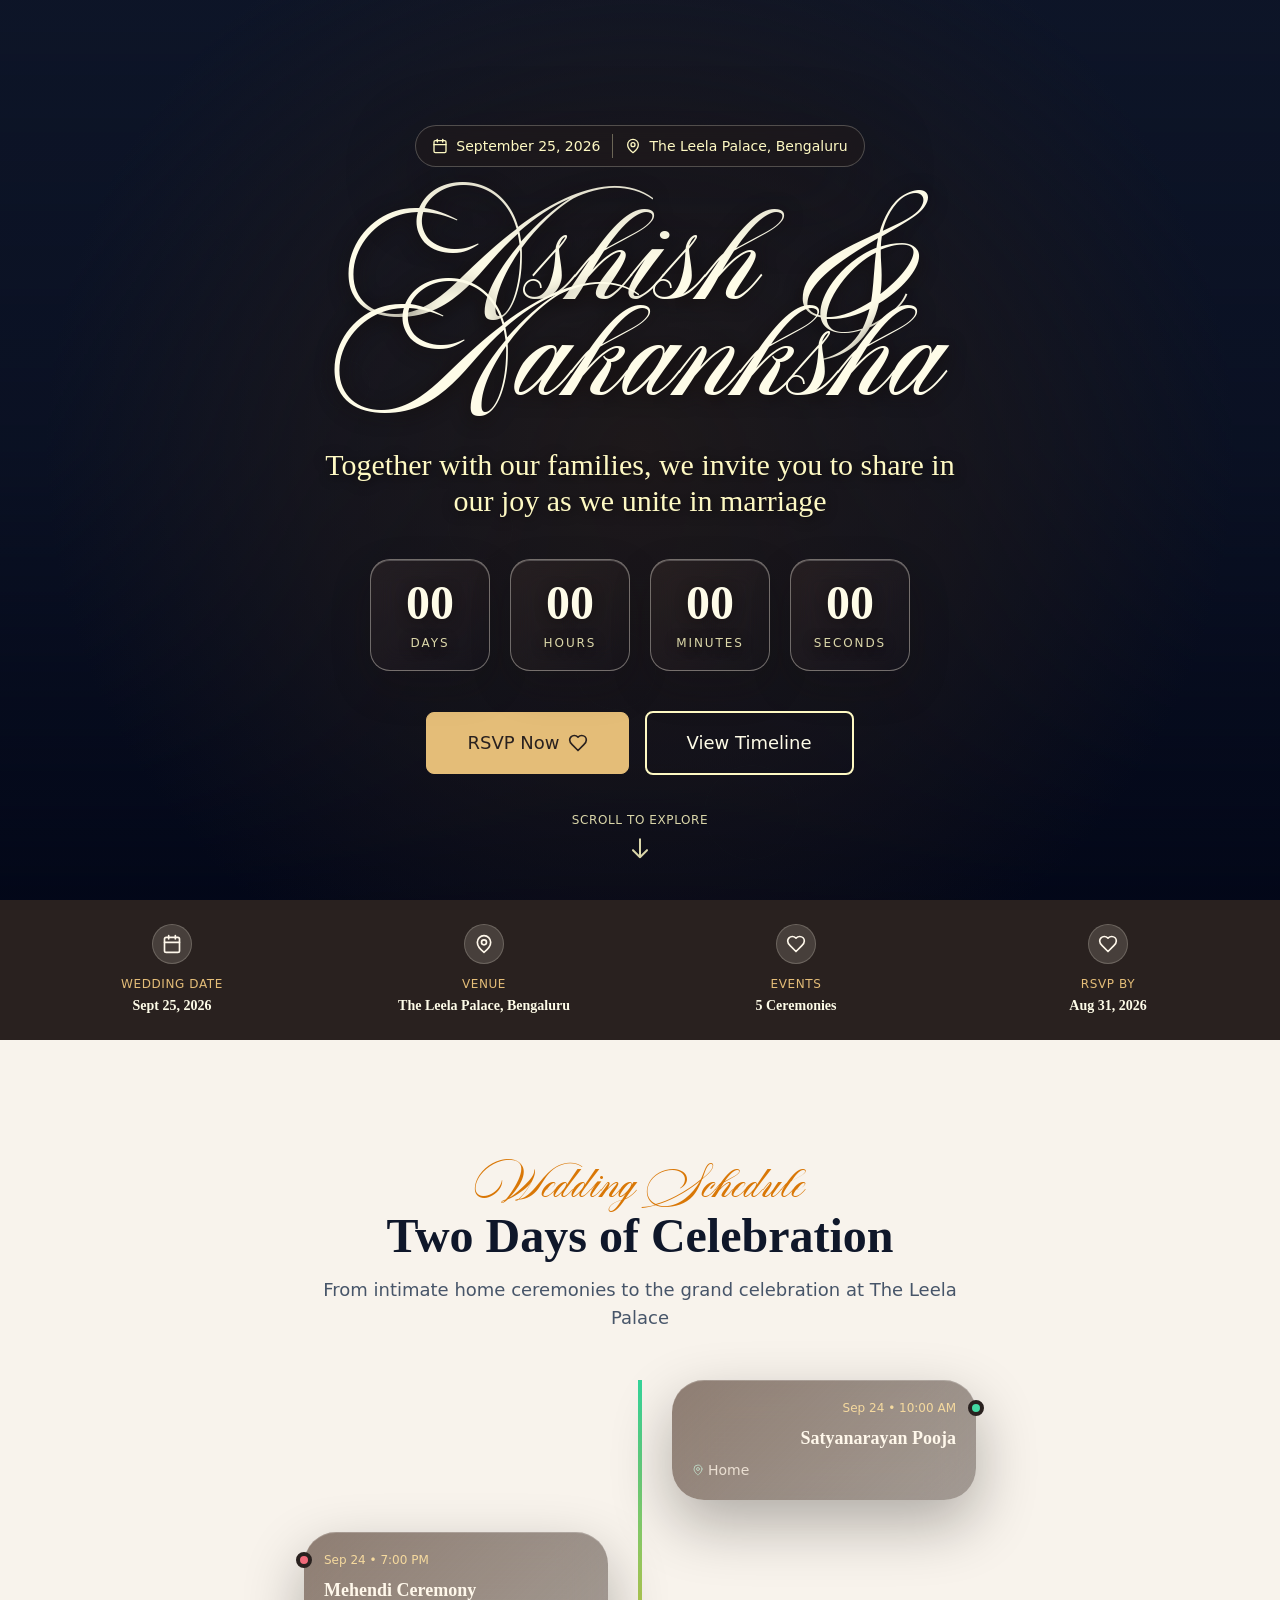
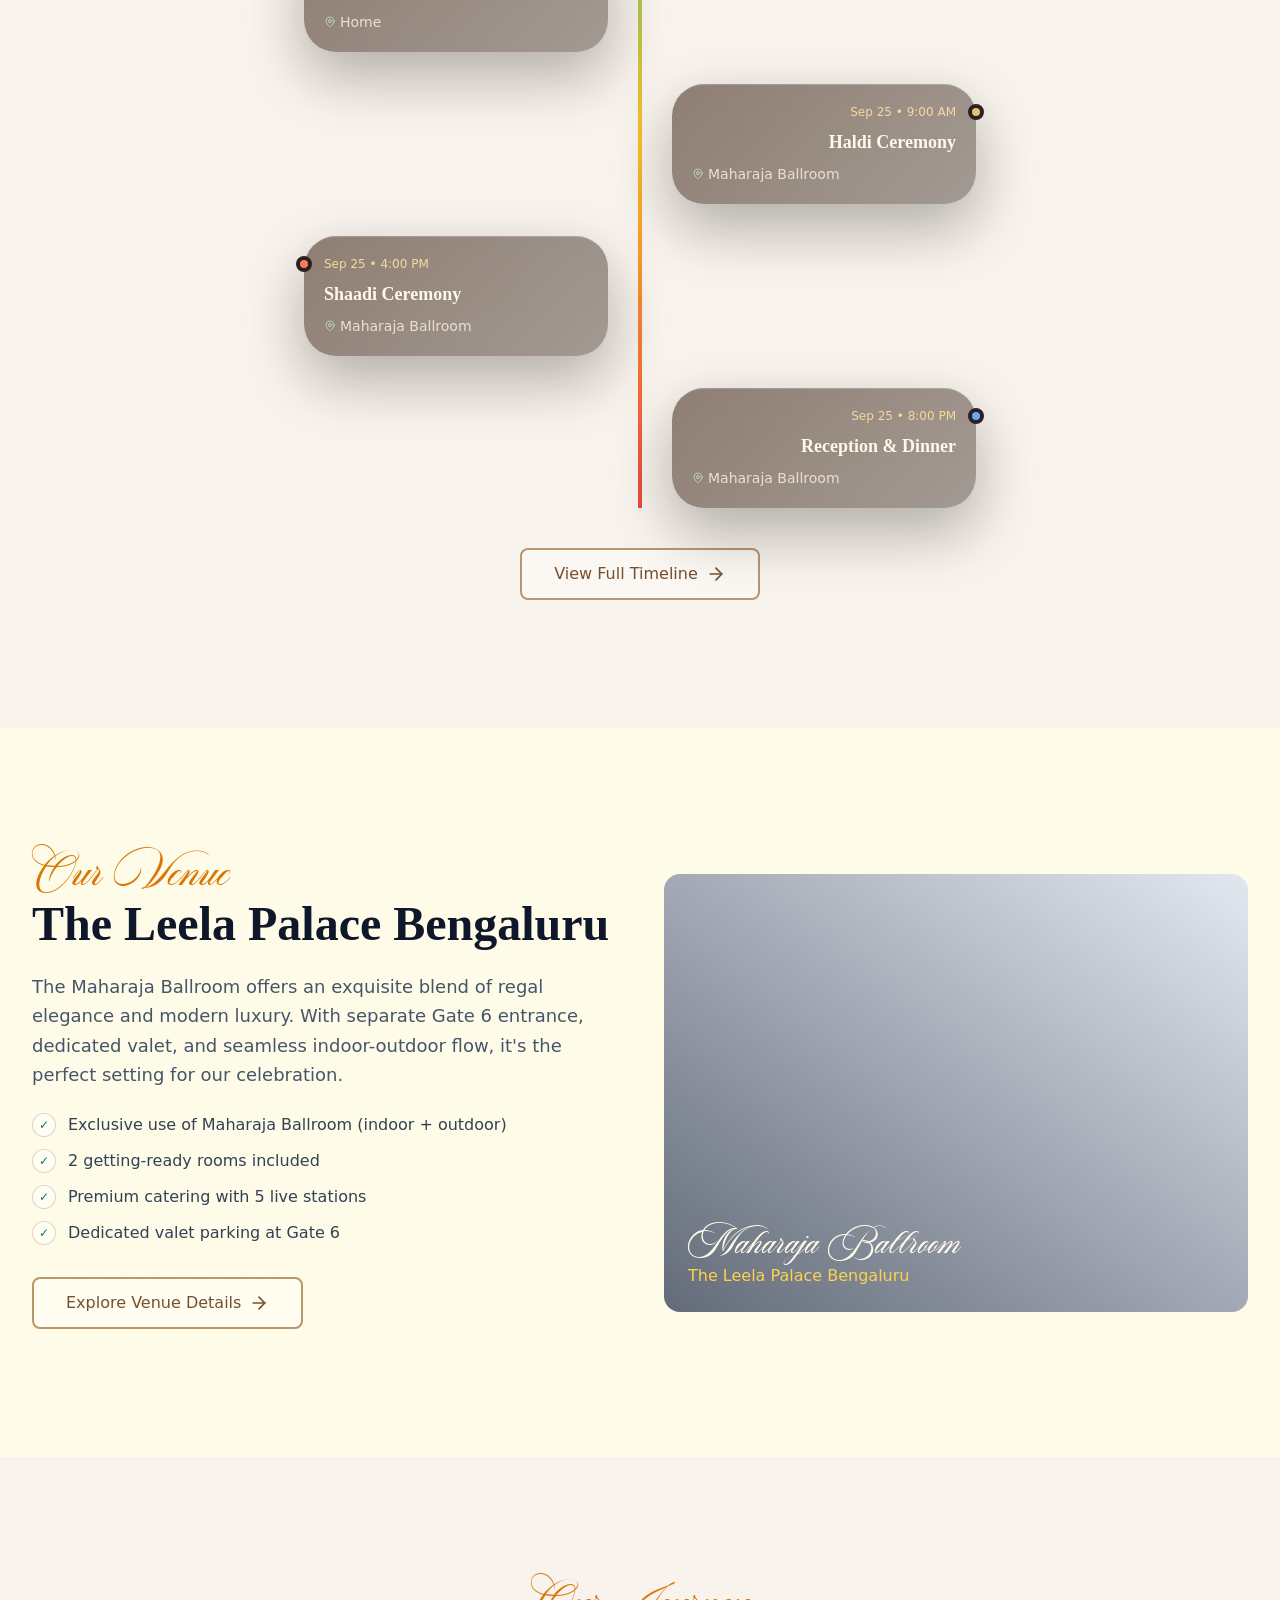
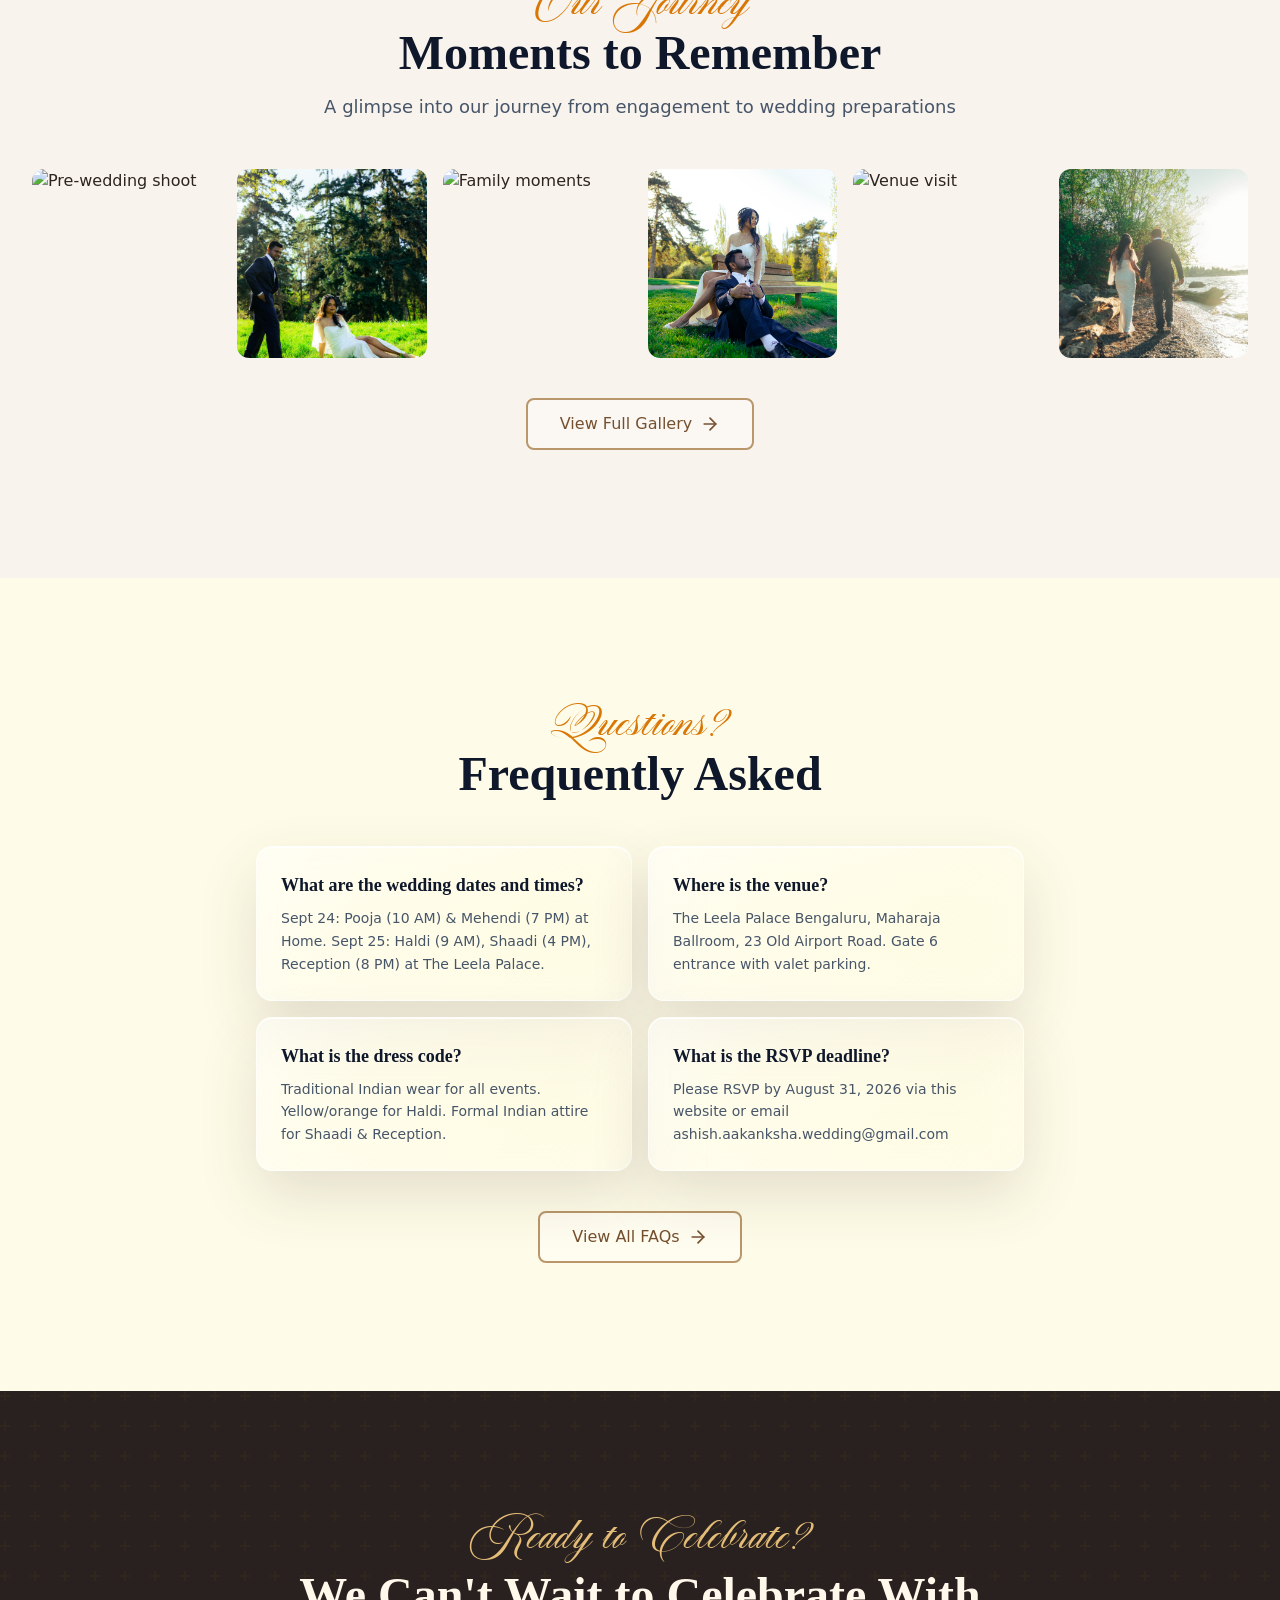
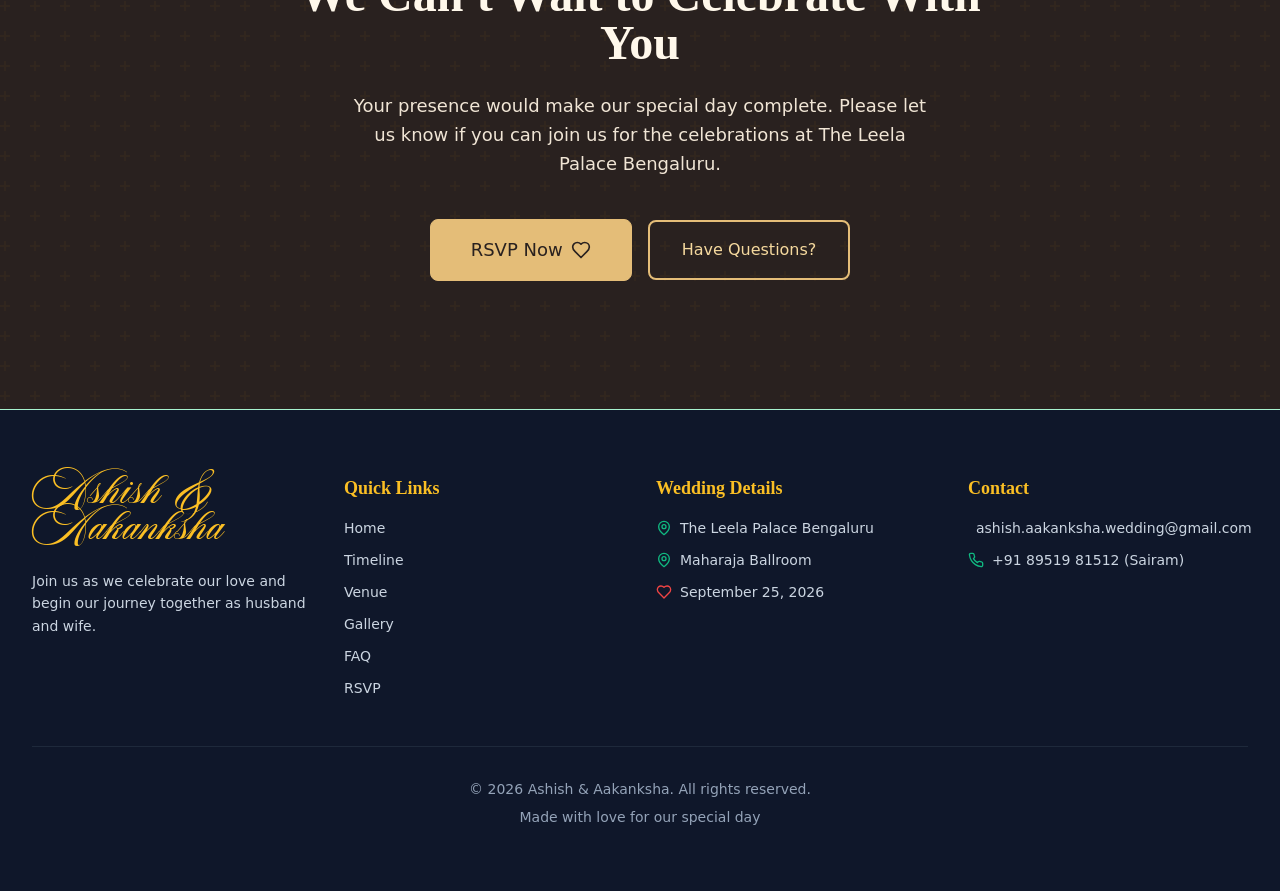
==== commit 29c6934c: "fix: serve static Next assets on Pages Disable Jekyll processing so the project site's _next assets " ====
--- a/temp-wedding-info/index.html
+++ b/temp-wedding-info/index.html
@@ -1 +1 @@
-<!DOCTYPE html><html lang="en" class="scroll-smooth"><head><meta charSet="utf-8"/><meta name="viewport" content="width=device-width, initial-scale=1, maximum-scale=5"/><link rel="stylesheet" href="/temp-wedding-info/_next/static/css/1bf53d8e40df8f86.css" data-precedence="next"/><link rel="preload" as="script" fetchPriority="low" href="/temp-wedding-info/_next/static/chunks/webpack-ca0e639c443f3bc0.js"/><script src="/temp-wedding-info/_next/static/chunks/fd9d1056-8fef90fb5a0b2194.js" async=""></script><script src="/temp-wedding-info/_next/static/chunks/117-caa7a76e334f9cc1.js" async=""></script><script src="/temp-wedding-info/_next/static/chunks/main-app-a595d10354fdd5b4.js" async=""></script><script src="/temp-wedding-info/_next/static/chunks/429-357a0337f633ed08.js" async=""></script><script src="/temp-wedding-info/_next/static/chunks/972-f61722f390f308e6.js" async=""></script><script src="/temp-wedding-info/_next/static/chunks/app/page-48e4d4fd6f95d1e7.js" async=""></script><script src="/temp-wedding-info/_next/static/chunks/app/layout-164a979705fe9b80.js" async=""></script><meta name="theme-color" content="#064e3b"/><title>Ashish &amp; Aakanksha | Wedding Celebration</title><meta name="description" content="Join us for the wedding celebration of Ashish &amp; Aakanksha on September 25, 2026 at The Leela Palace Bengaluru."/><meta name="robots" content="index, follow"/><meta property="og:title" content="Ashish &amp; Aakanksha | Wedding Celebration"/><meta property="og:description" content="Join us for the wedding celebration of Ashish &amp; Aakanksha on September 25, 2026 at The Leela Palace Bengaluru."/><meta property="og:type" content="website"/><meta name="twitter:card" content="summary_large_image"/><meta name="twitter:title" content="Ashish &amp; Aakanksha | Wedding Celebration"/><meta name="twitter:description" content="Join us for the wedding celebration of Ashish &amp; Aakanksha on September 25, 2026 at The Leela Palace Bengaluru."/><script src="/temp-wedding-info/_next/static/chunks/polyfills-42372ed130431b0a.js" noModule=""></script></head><body class="min-h-screen flex flex-col bg-cream-50 antialiased"><header class="absolute top-0 left-0 w-full border-b border-white/20 bg-white/10 backdrop-blur-md z-50" style="opacity:0;transform:translateY(-20px) translateZ(0)"><nav class="container-custom"><div class="flex justify-between h-16 sm:h-20"><div class="flex items-center"><a class="flex-shrink-0 flex items-center" href="/temp-wedding-info"><span class="font-accent text-2xl sm:text-3xl text-cream-50">Ashish &amp; Aakanksha</span></a></div><div class="hidden md:flex md:items-center md:space-x-1 lg:space-x-2"><a class="px-3 py-2 text-sm font-medium text-cream-50/85 hover:text-cream-50 transition-colors rounded-lg hover:bg-white/10" href="/temp-wedding-info">Home</a><a class="px-3 py-2 text-sm font-medium text-cream-50/85 hover:text-cream-50 transition-colors rounded-lg hover:bg-white/10" href="/temp-wedding-info/timeline">Timeline</a><a class="px-3 py-2 text-sm font-medium text-cream-50/85 hover:text-cream-50 transition-colors rounded-lg hover:bg-white/10" href="/temp-wedding-info/venue">Venue</a><a class="px-3 py-2 text-sm font-medium text-cream-50/85 hover:text-cream-50 transition-colors rounded-lg hover:bg-white/10" href="/temp-wedding-info/gallery">Gallery</a><a class="px-3 py-2 text-sm font-medium text-cream-50/85 hover:text-cream-50 transition-colors rounded-lg hover:bg-white/10" href="/temp-wedding-info/faq">FAQ</a><a class="px-3 py-2 text-sm font-medium text-cream-50/85 hover:text-cream-50 transition-colors rounded-lg hover:bg-white/10" href="/temp-wedding-info/rsvp">RSVP</a></div><div class="md:hidden flex items-center"><button class="p-2 text-charcoal-600 hover:text-emerald-700 transition-colors rounded-lg hover:bg-emerald-50" aria-label="Open menu" aria-expanded="false"><svg xmlns="http://www.w3.org/2000/svg" width="24" height="24" viewBox="0 0 24 24" fill="none" stroke="currentColor" stroke-width="2" stroke-linecap="round" stroke-linejoin="round" class="lucide lucide-menu h-6 w-6"><line x1="4" x2="20" y1="12" y2="12"></line><line x1="4" x2="20" y1="6" y2="6"></line><line x1="4" x2="20" y1="18" y2="18"></line></svg></button></div></div></nav></header><main class="flex-grow pt-0"><div class="min-h-full bg-transparent" style="opacity:1;transform:none"><main class="min-h-screen page-ivory"><section class="relative min-h-screen overflow-hidden bg-charcoal-900"><div class="absolute inset-0 z-0"><div data-testid="hero-fallback" class="absolute inset-[-3%] bg-cover bg-center" style="background-image:url(&quot;/photos/193A0214.jpg&quot;);transform:translate3d(0px, 0px, 0) scale(1.08);transition:transform 0.35s cubic-bezier(0.22, 1, 0.36, 1)" aria-hidden="true"></div><video data-testid="hero-video" class="absolute inset-0 h-full w-full object-cover transition-opacity duration-500 opacity-0" src="/temp-wedding-info/videos/Weddingedit.mp4" muted="" autoPlay="" playsInline="" preload="auto" loop="" aria-hidden="true"></video><div class="absolute inset-0 bg-gradient-to-t from-charcoal-950/90 via-charcoal-950/35 to-charcoal-950/10"></div></div><div class="absolute inset-0 z-[1] hero-content-wash pointer-events-none"></div><div class="absolute inset-0 z-[1] overflow-hidden pointer-events-none opacity-40"><div class="absolute rounded-full border border-emerald-200/20" style="width:35px;height:35px;top:25%;left:15%;opacity:0.2;transform:none"></div><div class="absolute rounded-full border border-emerald-200/20" style="width:50px;height:50px;top:40%;left:25%;opacity:0.2;transform:none"></div><div class="absolute rounded-full border border-emerald-200/20" style="width:65px;height:65px;top:55%;left:35%;opacity:0.2;transform:none"></div><div class="absolute rounded-full border border-emerald-200/20" style="width:80px;height:80px;top:70%;left:45%;opacity:0.2;transform:none"></div><div class="absolute rounded-full border border-emerald-200/20" style="width:95px;height:95px;top:85%;left:55%;opacity:0.2;transform:none"></div></div><div class="relative z-10 flex flex-col items-center justify-center min-h-screen px-4 sm:px-6 lg:px-8" style="opacity:1"><div class="hero-content-panel flex items-center gap-3 px-4 py-2 rounded-full mb-12" style="opacity:1;transform:none"><div class="flex items-center gap-2 text-cream-100 text-sm"><svg xmlns="http://www.w3.org/2000/svg" width="24" height="24" viewBox="0 0 24 24" fill="none" stroke="currentColor" stroke-width="2" stroke-linecap="round" stroke-linejoin="round" class="lucide lucide-calendar h-4 w-4"><path d="M8 2v4"></path><path d="M16 2v4"></path><rect width="18" height="18" x="3" y="4" rx="2"></rect><path d="M3 10h18"></path></svg><span class="font-medium">September 25, 2026</span></div><div class="w-px h-6 bg-cream-100/35"></div><div class="flex items-center gap-2 text-cream-100 text-sm"><svg xmlns="http://www.w3.org/2000/svg" width="24" height="24" viewBox="0 0 24 24" fill="none" stroke="currentColor" stroke-width="2" stroke-linecap="round" stroke-linejoin="round" class="lucide lucide-map-pin h-4 w-4"><path d="M20 10c0 6-8 12-8 12s-8-6-8-12a8 8 0 0 1 16 0Z"></path><circle cx="12" cy="10" r="3"></circle></svg><span class="font-medium">The Leela Palace, Bengaluru</span></div></div><h1 class="font-accent text-5xl sm:text-7xl lg:text-8xl text-cream-50 mb-10 text-center leading-tight" style="text-shadow:0 3px 18px rgba(20,14,12,0.85);opacity:1;transform:none">Ashish &amp; Aakanksha</h1><p class="font-heading text-xl sm:text-2xl lg:text-3xl text-cream-100 mb-10 text-center max-w-2xl leading-relaxed" style="text-shadow:0 2px 12px rgba(20,14,12,0.85);opacity:1;transform:none">Together with our families, we invite you to share in our joy as we unite in marriage</p><div class="grid grid-cols-4 gap-3 sm:gap-5 mb-10" role="timer" aria-label="Countdown to wedding" style="opacity:1;transform:none"><div class="liquid-glass-countdown flex flex-col items-center justify-center gap-2 p-4 sm:p-5 min-w-0 w-[clamp(4.5rem,16vw,7.5rem)] h-[clamp(5.5rem,14vw,7rem)]"><span class="font-heading text-3xl sm:text-4xl lg:text-5xl font-semibold text-cream-50 tabular-nums leading-none">00</span><span class="font-body text-[0.65rem] sm:text-xs uppercase tracking-[0.16em] text-cream-100/85">Days</span></div><div class="liquid-glass-countdown flex flex-col items-center justify-center gap-2 p-4 sm:p-5 min-w-0 w-[clamp(4.5rem,16vw,7.5rem)] h-[clamp(5.5rem,14vw,7rem)]"><span class="font-heading text-3xl sm:text-4xl lg:text-5xl font-semibold text-cream-50 tabular-nums leading-none">00</span><span class="font-body text-[0.65rem] sm:text-xs uppercase tracking-[0.16em] text-cream-100/85">Hours</span></div><div class="liquid-glass-countdown flex flex-col items-center justify-center gap-2 p-4 sm:p-5 min-w-0 w-[clamp(4.5rem,16vw,7.5rem)] h-[clamp(5.5rem,14vw,7rem)]"><span class="font-heading text-3xl sm:text-4xl lg:text-5xl font-semibold text-cream-50 tabular-nums leading-none">00</span><span class="font-body text-[0.65rem] sm:text-xs uppercase tracking-[0.16em] text-cream-100/85">Minutes</span></div><div class="liquid-glass-countdown flex flex-col items-center justify-center gap-2 p-4 sm:p-5 min-w-0 w-[clamp(4.5rem,16vw,7.5rem)] h-[clamp(5.5rem,14vw,7rem)]"><span class="font-heading text-3xl sm:text-4xl lg:text-5xl font-semibold text-cream-50 tabular-nums leading-none">00</span><span class="font-body text-[0.65rem] sm:text-xs uppercase tracking-[0.16em] text-cream-100/85">Seconds</span></div></div><div class="flex flex-col sm:flex-row items-center gap-4" style="opacity:1;transform:none"><a href="/temp-wedding-info/rsvp" class="btn-gold w-full sm:w-auto text-lg px-10 py-4" tabindex="0">RSVP Now<svg xmlns="http://www.w3.org/2000/svg" width="24" height="24" viewBox="0 0 24 24" fill="none" stroke="currentColor" stroke-width="2" stroke-linecap="round" stroke-linejoin="round" class="lucide lucide-heart h-5 w-5 ml-2" aria-hidden="true"><path d="M19 14c1.49-1.46 3-3.21 3-5.5A5.5 5.5 0 0 0 16.5 3c-1.76 0-3 .5-4.5 2-1.5-1.5-2.74-2-4.5-2A5.5 5.5 0 0 0 2 8.5c0 2.3 1.5 4.05 3 5.5l7 7Z"></path></svg></a><a href="/temp-wedding-info/timeline" class="w-full sm:w-auto text-lg px-10 py-4 border-2 border-cream-100 text-cream-50 font-medium rounded-lg hover:bg-cream-50/15 hover:text-cream-50 transition-all duration-300 transform hover:scale-105 active:scale-95" tabindex="0">View Timeline</a></div><div class="absolute bottom-10 left-0 right-0 mx-auto w-fit flex flex-col items-center gap-2 text-cream-100/85" style="transform:none"><span class="text-xs font-medium uppercase tracking-wider">Scroll to explore</span><svg class="h-6 w-6" viewBox="0 0 24 24" fill="none" stroke="currentColor" stroke-width="2" style="transform:none"><path stroke-linecap="round" stroke-linejoin="round" d="M19 14l-7 7m0 0l-7-7m7 7V3"></path></svg></div></div></section><section class="dark-info-bar py-6"><div class="container-custom"><div class="grid grid-cols-2 md:grid-cols-4 gap-4 md:gap-8"><div class="flex flex-col items-center gap-1 text-center"><div class="dark-info-icon flex items-center justify-center w-10 h-10 rounded-full mb-2"><svg xmlns="http://www.w3.org/2000/svg" width="24" height="24" viewBox="0 0 24 24" fill="none" stroke="currentColor" stroke-width="2" stroke-linecap="round" stroke-linejoin="round" class="lucide lucide-calendar h-5 w-5"><path d="M8 2v4"></path><path d="M16 2v4"></path><rect width="18" height="18" x="3" y="4" rx="2"></rect><path d="M3 10h18"></path></svg></div><p class="text-xs uppercase tracking-wider text-[#e4bd78] font-medium">Wedding Date</p><p class="font-heading text-sm font-semibold text-cream-50">Sept 25, 2026</p></div><div class="flex flex-col items-center gap-1 text-center"><div class="dark-info-icon flex items-center justify-center w-10 h-10 rounded-full mb-2"><svg xmlns="http://www.w3.org/2000/svg" width="24" height="24" viewBox="0 0 24 24" fill="none" stroke="currentColor" stroke-width="2" stroke-linecap="round" stroke-linejoin="round" class="lucide lucide-map-pin h-5 w-5"><path d="M20 10c0 6-8 12-8 12s-8-6-8-12a8 8 0 0 1 16 0Z"></path><circle cx="12" cy="10" r="3"></circle></svg></div><p class="text-xs uppercase tracking-wider text-[#e4bd78] font-medium">Venue</p><p class="font-heading text-sm font-semibold text-cream-50">The Leela Palace, Bengaluru</p></div><div class="flex flex-col items-center gap-1 text-center"><div class="dark-info-icon flex items-center justify-center w-10 h-10 rounded-full mb-2"><svg xmlns="http://www.w3.org/2000/svg" width="24" height="24" viewBox="0 0 24 24" fill="none" stroke="currentColor" stroke-width="2" stroke-linecap="round" stroke-linejoin="round" class="lucide lucide-heart h-5 w-5"><path d="M19 14c1.49-1.46 3-3.21 3-5.5A5.5 5.5 0 0 0 16.5 3c-1.76 0-3 .5-4.5 2-1.5-1.5-2.74-2-4.5-2A5.5 5.5 0 0 0 2 8.5c0 2.3 1.5 4.05 3 5.5l7 7Z"></path></svg></div><p class="text-xs uppercase tracking-wider text-[#e4bd78] font-medium">Events</p><p class="font-heading text-sm font-semibold text-cream-50">5 Ceremonies</p></div><div class="flex flex-col items-center gap-1 text-center"><div class="dark-info-icon flex items-center justify-center w-10 h-10 rounded-full mb-2"><svg xmlns="http://www.w3.org/2000/svg" width="24" height="24" viewBox="0 0 24 24" fill="none" stroke="currentColor" stroke-width="2" stroke-linecap="round" stroke-linejoin="round" class="lucide lucide-heart h-5 w-5"><path d="M19 14c1.49-1.46 3-3.21 3-5.5A5.5 5.5 0 0 0 16.5 3c-1.76 0-3 .5-4.5 2-1.5-1.5-2.74-2-4.5-2A5.5 5.5 0 0 0 2 8.5c0 2.3 1.5 4.05 3 5.5l7 7Z"></path></svg></div><p class="text-xs uppercase tracking-wider text-[#e4bd78] font-medium">RSVP By</p><p class="font-heading text-sm font-semibold text-cream-50">Aug 31, 2026</p></div></div></div></section><section class="section page-ivory"><div class="container-custom"><div class="text-center mb-12"><p class="font-accent text-3xl text-gold-600 mb-2">Wedding Schedule</p><h2 class="font-heading text-4xl sm:text-5xl font-semibold text-charcoal-900">Two Days of Celebration</h2><p class="mt-4 text-lg text-charcoal-600 max-w-2xl mx-auto">From intimate home ceremonies to the grand celebration at The Leela Palace</p></div><div class="relative max-w-2xl mx-auto"><div class="absolute left-1/2 top-0 bottom-0 w-1 -translate-x-1/2 bg-gradient-to-b from-emerald-400 via-gold-400 to-ruby-500"></div><div class="space-y-8 relative"><div class="relative flex items-start gap-4" style="width:50%;margin-left:auto;text-align:right"><div class="absolute top-5 w-4 h-4 rounded-full border-4 border-[#29211f] z-10" style="right:-0.5rem;left:auto;background-color:#43d9a3"></div><div class="landing-preview-glass group relative p-5 w-[calc(100%-2rem)] ml-8"><p class="relative z-10 text-xs font-medium text-[#f5d99e]">Sep 24<!-- --> • <!-- -->10:00 AM</p><h3 class="relative z-10 font-heading text-lg font-semibold text-[#fff8eb] mt-2 mb-2">Satyanarayan Pooja</h3><p class="relative z-10 text-sm text-[#eadfd2] flex items-center gap-1"><svg xmlns="http://www.w3.org/2000/svg" width="24" height="24" viewBox="0 0 24 24" fill="none" stroke="currentColor" stroke-width="2" stroke-linecap="round" stroke-linejoin="round" class="lucide lucide-map-pin h-3 w-3 text-[#b9d0bd]"><path d="M20 10c0 6-8 12-8 12s-8-6-8-12a8 8 0 0 1 16 0Z"></path><circle cx="12" cy="10" r="3"></circle></svg>Home</p></div></div><div class="relative flex items-start gap-4" style="width:50%;margin-left:0;text-align:left"><div class="absolute top-5 w-4 h-4 rounded-full border-4 border-[#29211f] z-10" style="right:auto;left:-0.5rem;background-color:#f06a7a"></div><div class="landing-preview-glass group relative p-5 w-[calc(100%-2rem)] mr-8"><p class="relative z-10 text-xs font-medium text-[#f5d99e]">Sep 24<!-- --> • <!-- -->7:00 PM</p><h3 class="relative z-10 font-heading text-lg font-semibold text-[#fff8eb] mt-2 mb-2">Mehendi Ceremony</h3><p class="relative z-10 text-sm text-[#eadfd2] flex items-center gap-1"><svg xmlns="http://www.w3.org/2000/svg" width="24" height="24" viewBox="0 0 24 24" fill="none" stroke="currentColor" stroke-width="2" stroke-linecap="round" stroke-linejoin="round" class="lucide lucide-map-pin h-3 w-3 text-[#b9d0bd]"><path d="M20 10c0 6-8 12-8 12s-8-6-8-12a8 8 0 0 1 16 0Z"></path><circle cx="12" cy="10" r="3"></circle></svg>Home</p></div></div><div class="relative flex items-start gap-4" style="width:50%;margin-left:auto;text-align:right"><div class="absolute top-5 w-4 h-4 rounded-full border-4 border-[#29211f] z-10" style="right:-0.5rem;left:auto;background-color:#e4bd78"></div><div class="landing-preview-glass group relative p-5 w-[calc(100%-2rem)] ml-8"><p class="relative z-10 text-xs font-medium text-[#f5d99e]">Sep 25<!-- --> • <!-- -->9:00 AM</p><h3 class="relative z-10 font-heading text-lg font-semibold text-[#fff8eb] mt-2 mb-2">Haldi Ceremony</h3><p class="relative z-10 text-sm text-[#eadfd2] flex items-center gap-1"><svg xmlns="http://www.w3.org/2000/svg" width="24" height="24" viewBox="0 0 24 24" fill="none" stroke="currentColor" stroke-width="2" stroke-linecap="round" stroke-linejoin="round" class="lucide lucide-map-pin h-3 w-3 text-[#b9d0bd]"><path d="M20 10c0 6-8 12-8 12s-8-6-8-12a8 8 0 0 1 16 0Z"></path><circle cx="12" cy="10" r="3"></circle></svg>Maharaja Ballroom</p></div></div><div class="relative flex items-start gap-4" style="width:50%;margin-left:0;text-align:left"><div class="absolute top-5 w-4 h-4 rounded-full border-4 border-[#29211f] z-10" style="right:auto;left:-0.5rem;background-color:#f47c5c"></div><div class="landing-preview-glass group relative p-5 w-[calc(100%-2rem)] mr-8"><p class="relative z-10 text-xs font-medium text-[#f5d99e]">Sep 25<!-- --> • <!-- -->4:00 PM</p><h3 class="relative z-10 font-heading text-lg font-semibold text-[#fff8eb] mt-2 mb-2">Shaadi Ceremony</h3><p class="relative z-10 text-sm text-[#eadfd2] flex items-center gap-1"><svg xmlns="http://www.w3.org/2000/svg" width="24" height="24" viewBox="0 0 24 24" fill="none" stroke="currentColor" stroke-width="2" stroke-linecap="round" stroke-linejoin="round" class="lucide lucide-map-pin h-3 w-3 text-[#b9d0bd]"><path d="M20 10c0 6-8 12-8 12s-8-6-8-12a8 8 0 0 1 16 0Z"></path><circle cx="12" cy="10" r="3"></circle></svg>Maharaja Ballroom</p></div></div><div class="relative flex items-start gap-4" style="width:50%;margin-left:auto;text-align:right"><div class="absolute top-5 w-4 h-4 rounded-full border-4 border-[#29211f] z-10" style="right:-0.5rem;left:auto;background-color:#68a5ff"></div><div class="landing-preview-glass group relative p-5 w-[calc(100%-2rem)] ml-8"><p class="relative z-10 text-xs font-medium text-[#f5d99e]">Sep 25<!-- --> • <!-- -->8:00 PM</p><h3 class="relative z-10 font-heading text-lg font-semibold text-[#fff8eb] mt-2 mb-2">Reception &amp; Dinner</h3><p class="relative z-10 text-sm text-[#eadfd2] flex items-center gap-1"><svg xmlns="http://www.w3.org/2000/svg" width="24" height="24" viewBox="0 0 24 24" fill="none" stroke="currentColor" stroke-width="2" stroke-linecap="round" stroke-linejoin="round" class="lucide lucide-map-pin h-3 w-3 text-[#b9d0bd]"><path d="M20 10c0 6-8 12-8 12s-8-6-8-12a8 8 0 0 1 16 0Z"></path><circle cx="12" cy="10" r="3"></circle></svg>Maharaja Ballroom</p></div></div></div></div><div class="mt-10 text-center"><a class="cta-secondary-light inline-flex items-center gap-2 px-8 py-3 rounded-lg font-medium transition-all duration-300" href="/temp-wedding-info/timeline">View Full Timeline<svg xmlns="http://www.w3.org/2000/svg" width="24" height="24" viewBox="0 0 24 24" fill="none" stroke="currentColor" stroke-width="2" stroke-linecap="round" stroke-linejoin="round" class="lucide lucide-arrow-right h-5 w-5"><path d="M5 12h14"></path><path d="m12 5 7 7-7 7"></path></svg></a></div></div></section><section class="section bg-cream-50 relative overflow-hidden"><div class="absolute inset-0 opacity-5" style="background-image:url(&quot;data:image/svg+xml,%3Csvg width=&#x27;60&#x27; height=&#x27;60&#x27; viewBox=&#x27;0 0 60 60&#x27; xmlns=&#x27;http://www.w3.org/2000/svg&#x27;%3E%3Cg fill=&#x27;none&#x27; fill-rule=&#x27;evenodd&#x27;%3E%3Cg fill=&#x27;%23f59e0b&#x27; fill-opacity=&#x27;0.4&#x27;%3E%3Cpath d=&#x27;M36 34v-4h-2v4h-4v2h4v4h2v-4h4v-2h-4zm0-30V0h-2v4h-4v2h4v4h2V6h4V4h-4zM6 34v-4H4v4H0v2h4v4h2v-4h4v-2H6zM6 4V0H4v4H0v2h4v4h2V6h4V4H6z&#x27;/%3E%3C/g%3E%3C/g%3E%3C/svg%3E&quot;)"></div><div class="container-custom relative"><div class="grid lg:grid-cols-2 gap-12 items-center"><div><p class="font-accent text-3xl text-gold-600 mb-2">Our Venue</p><h2 class="font-heading text-4xl sm:text-5xl font-semibold text-charcoal-900 mb-6">The Leela Palace Bengaluru</h2><p class="text-lg text-charcoal-600 mb-6 leading-relaxed">The Maharaja Ballroom offers an exquisite blend of regal elegance and modern luxury. With separate Gate 6 entrance, dedicated valet, and seamless indoor-outdoor flow, it&#x27;s the perfect setting for our celebration.</p><ul class="space-y-3 mb-8"><li class="flex items-center gap-3 text-charcoal-700"><span class="icon-glass flex-shrink-0 w-6 h-6 rounded-full flex items-center justify-center"><span class="text-emerald-700 text-xs">✓</span></span>Exclusive use of Maharaja Ballroom (indoor + outdoor)</li><li class="flex items-center gap-3 text-charcoal-700"><span class="icon-glass flex-shrink-0 w-6 h-6 rounded-full flex items-center justify-center"><span class="text-emerald-700 text-xs">✓</span></span>2 getting-ready rooms included</li><li class="flex items-center gap-3 text-charcoal-700"><span class="icon-glass flex-shrink-0 w-6 h-6 rounded-full flex items-center justify-center"><span class="text-emerald-700 text-xs">✓</span></span>Premium catering with 5 live stations</li><li class="flex items-center gap-3 text-charcoal-700"><span class="icon-glass flex-shrink-0 w-6 h-6 rounded-full flex items-center justify-center"><span class="text-emerald-700 text-xs">✓</span></span>Dedicated valet parking at Gate 6</li></ul><a class="cta-secondary-light inline-flex items-center gap-2 px-8 py-3 rounded-lg font-medium transition-all duration-300" href="/temp-wedding-info/venue">Explore Venue Details<svg xmlns="http://www.w3.org/2000/svg" width="24" height="24" viewBox="0 0 24 24" fill="none" stroke="currentColor" stroke-width="2" stroke-linecap="round" stroke-linejoin="round" class="lucide lucide-arrow-right h-5 w-5"><path d="M5 12h14"></path><path d="m12 5 7 7-7 7"></path></svg></a></div><div class="relative aspect-[4/3] rounded-2xl overflow-hidden bg-charcoal-200"><div class="absolute inset-0 bg-cover bg-center" style="background-image:url(&quot;/photos/venue/Maharaja-Ballroom-Social.jpg&quot;)"></div><div class="absolute inset-0 bg-gradient-to-tr from-charcoal-900/60 to-transparent"></div><div class="absolute bottom-6 left-6 right-6 text-cream-50"><p class="font-accent text-2xl mb-1">Maharaja Ballroom</p><p class="text-gold-300">The Leela Palace Bengaluru</p></div></div></div></div></section><section class="section page-ivory"><div class="container-custom"><div class="text-center mb-12"><p class="font-accent text-3xl text-gold-600 mb-2">Our Journey</p><h2 class="font-heading text-4xl sm:text-5xl font-semibold text-charcoal-900">Moments to Remember</h2><p class="mt-4 text-lg text-charcoal-600 max-w-2xl mx-auto">A glimpse into our journey from engagement to wedding preparations</p></div><div class="grid grid-cols-2 md:grid-cols-3 lg:grid-cols-6 gap-4"><div class="relative aspect-square rounded-xl overflow-hidden group cursor-pointer"><img src="/temp-wedding-info/photos/193A0214.jpg" alt="Pre-wedding shoot" class="w-full h-full object-cover transition-transform duration-500 group-hover:scale-105" loading="lazy"/><div class="absolute inset-0 bg-gradient-to-t from-black/60 to-transparent opacity-0 group-hover:opacity-100 transition-opacity duration-300"></div><div class="absolute bottom-3 left-3 right-3 text-cream-50 opacity-0 group-hover:opacity-100 transition-all duration-300 translate-y-2 group-hover:translate-y-0"><p class="text-xs font-medium">Pre-Wedding</p><p class="text-[10px] opacity-80">Pre-wedding shoot</p></div></div><div class="relative aspect-square rounded-xl overflow-hidden group cursor-pointer"><img src="/temp-wedding-info/photos/193A9240.jpg" alt="Engagement ceremony" class="w-full h-full object-cover transition-transform duration-500 group-hover:scale-105" loading="lazy"/><div class="absolute inset-0 bg-gradient-to-t from-black/60 to-transparent opacity-0 group-hover:opacity-100 transition-opacity duration-300"></div><div class="absolute bottom-3 left-3 right-3 text-cream-50 opacity-0 group-hover:opacity-100 transition-all duration-300 translate-y-2 group-hover:translate-y-0"><p class="text-xs font-medium">Engagement</p><p class="text-[10px] opacity-80">Engagement ceremony</p></div></div><div class="relative aspect-square rounded-xl overflow-hidden group cursor-pointer"><img src="/temp-wedding-info/photos/193A9508.jpg" alt="Family moments" class="w-full h-full object-cover transition-transform duration-500 group-hover:scale-105" loading="lazy"/><div class="absolute inset-0 bg-gradient-to-t from-black/60 to-transparent opacity-0 group-hover:opacity-100 transition-opacity duration-300"></div><div class="absolute bottom-3 left-3 right-3 text-cream-50 opacity-0 group-hover:opacity-100 transition-all duration-300 translate-y-2 group-hover:translate-y-0"><p class="text-xs font-medium">Family</p><p class="text-[10px] opacity-80">Family moments</p></div></div><div class="relative aspect-square rounded-xl overflow-hidden group cursor-pointer"><img src="/temp-wedding-info/photos/193A9667.jpg" alt="Candid moments" class="w-full h-full object-cover transition-transform duration-500 group-hover:scale-105" loading="lazy"/><div class="absolute inset-0 bg-gradient-to-t from-black/60 to-transparent opacity-0 group-hover:opacity-100 transition-opacity duration-300"></div><div class="absolute bottom-3 left-3 right-3 text-cream-50 opacity-0 group-hover:opacity-100 transition-all duration-300 translate-y-2 group-hover:translate-y-0"><p class="text-xs font-medium">Candid</p><p class="text-[10px] opacity-80">Candid moments</p></div></div><div class="relative aspect-square rounded-xl overflow-hidden group cursor-pointer"><img src="/temp-wedding-info/photos/193A9831.jpg" alt="Venue visit" class="w-full h-full object-cover transition-transform duration-500 group-hover:scale-105" loading="lazy"/><div class="absolute inset-0 bg-gradient-to-t from-black/60 to-transparent opacity-0 group-hover:opacity-100 transition-opacity duration-300"></div><div class="absolute bottom-3 left-3 right-3 text-cream-50 opacity-0 group-hover:opacity-100 transition-all duration-300 translate-y-2 group-hover:translate-y-0"><p class="text-xs font-medium">Venue</p><p class="text-[10px] opacity-80">Venue visit</p></div></div><div class="relative aspect-square rounded-xl overflow-hidden group cursor-pointer"><img src="/temp-wedding-info/photos/DSCF7373.jpg" alt="Together" class="w-full h-full object-cover transition-transform duration-500 group-hover:scale-105" loading="lazy"/><div class="absolute inset-0 bg-gradient-to-t from-black/60 to-transparent opacity-0 group-hover:opacity-100 transition-opacity duration-300"></div><div class="absolute bottom-3 left-3 right-3 text-cream-50 opacity-0 group-hover:opacity-100 transition-all duration-300 translate-y-2 group-hover:translate-y-0"><p class="text-xs font-medium">Candid</p><p class="text-[10px] opacity-80">Together</p></div></div></div><div class="mt-10 text-center"><a class="cta-secondary-light inline-flex items-center gap-2 px-8 py-3 rounded-lg font-medium transition-all duration-300" href="/temp-wedding-info/gallery">View Full Gallery<svg xmlns="http://www.w3.org/2000/svg" width="24" height="24" viewBox="0 0 24 24" fill="none" stroke="currentColor" stroke-width="2" stroke-linecap="round" stroke-linejoin="round" class="lucide lucide-arrow-right h-5 w-5"><path d="M5 12h14"></path><path d="m12 5 7 7-7 7"></path></svg></a></div></div></section><section class="section bg-cream-50"><div class="container-custom"><div class="text-center mb-12"><p class="font-accent text-3xl text-gold-600 mb-2">Questions?</p><h2 class="font-heading text-4xl sm:text-5xl font-semibold text-charcoal-900">Frequently Asked</h2></div><div class="grid md:grid-cols-2 gap-4 max-w-3xl mx-auto"><div class="card p-6 group animate-fade-in" style="animation-delay:0ms"><h3 class="font-heading text-lg font-semibold text-charcoal-900 mb-2">What are the wedding dates and times?</h3><p class="text-charcoal-600 text-sm leading-relaxed">Sept 24: Pooja (10 AM) &amp; Mehendi (7 PM) at Home. Sept 25: Haldi (9 AM), Shaadi (4 PM), Reception (8 PM) at The Leela Palace.</p></div><div class="card p-6 group animate-fade-in" style="animation-delay:100ms"><h3 class="font-heading text-lg font-semibold text-charcoal-900 mb-2">Where is the venue?</h3><p class="text-charcoal-600 text-sm leading-relaxed">The Leela Palace Bengaluru, Maharaja Ballroom, 23 Old Airport Road. Gate 6 entrance with valet parking.</p></div><div class="card p-6 group animate-fade-in" style="animation-delay:200ms"><h3 class="font-heading text-lg font-semibold text-charcoal-900 mb-2">What is the dress code?</h3><p class="text-charcoal-600 text-sm leading-relaxed">Traditional Indian wear for all events. Yellow/orange for Haldi. Formal Indian attire for Shaadi &amp; Reception.</p></div><div class="card p-6 group animate-fade-in" style="animation-delay:300ms"><h3 class="font-heading text-lg font-semibold text-charcoal-900 mb-2">What is the RSVP deadline?</h3><p class="text-charcoal-600 text-sm leading-relaxed">Please RSVP by August 31, 2026 via this website or email ashish.aakanksha.wedding@gmail.com</p></div></div><div class="mt-10 text-center"><a class="cta-secondary-light inline-flex items-center gap-2 px-8 py-3 rounded-lg font-medium transition-all duration-300" href="/temp-wedding-info/faq">View All FAQs<svg xmlns="http://www.w3.org/2000/svg" width="24" height="24" viewBox="0 0 24 24" fill="none" stroke="currentColor" stroke-width="2" stroke-linecap="round" stroke-linejoin="round" class="lucide lucide-arrow-right h-5 w-5"><path d="M5 12h14"></path><path d="m12 5 7 7-7 7"></path></svg></a></div></div></section><section class="section relative overflow-hidden bg-[#29211f]"><div class="absolute inset-0 opacity-10" style="background-image:url(&quot;data:image/svg+xml,%3Csvg width=&#x27;60&#x27; height=&#x27;60&#x27; viewBox=&#x27;0 0 60 60&#x27; xmlns=&#x27;http://www.w3.org/2000/svg&#x27;%3E%3Cg fill=&#x27;none&#x27; fill-rule=&#x27;evenodd&#x27;%3E%3Cg fill=&#x27;%23f59e0b&#x27; fill-opacity=&#x27;0.4&#x27;%3E%3Cpath d=&#x27;M36 34v-4h-2v4h-4v2h4v4h2v-4h4v-2h-4zm0-30V0h-2v4h-4v2h4v4h2V6h4V4h-4zM6 34v-4H4v4H0v2h4v4h2v-4h4v-2H6zM6 4V0H4v4H0v2h4v4h2V6h4V4H6z&#x27;/%3E%3C/g%3E%3C/g%3E%3C/svg%3E&quot;)"></div><div class="container-custom relative text-center"><div class="max-w-3xl mx-auto"><p class="font-accent text-3xl text-[#e4bd78] mb-4">Ready to Celebrate?</p><h2 class="font-heading text-4xl sm:text-5xl font-semibold text-[#fff8eb] mb-6">We Can&#x27;t Wait to Celebrate With You</h2><p class="text-lg text-[#f0e5d5] mb-10 max-w-xl mx-auto leading-relaxed">Your presence would make our special day complete. Please let us know if you can join us for the celebrations at The Leela Palace Bengaluru.</p><div class="flex flex-col sm:flex-row items-center justify-center gap-4"><a class="btn-gold text-lg px-10 py-4" href="/temp-wedding-info/rsvp">RSVP Now<svg xmlns="http://www.w3.org/2000/svg" width="24" height="24" viewBox="0 0 24 24" fill="none" stroke="currentColor" stroke-width="2" stroke-linecap="round" stroke-linejoin="round" class="lucide lucide-heart h-5 w-5 ml-2"><path d="M19 14c1.49-1.46 3-3.21 3-5.5A5.5 5.5 0 0 0 16.5 3c-1.76 0-3 .5-4.5 2-1.5-1.5-2.74-2-4.5-2A5.5 5.5 0 0 0 2 8.5c0 2.3 1.5 4.05 3 5.5l7 7Z"></path></svg></a><a class="inline-flex items-center gap-2 px-8 py-4 border-2 border-[#e4bd78] text-[#f5d99e] font-medium rounded-lg hover:bg-[#e4bd78]/10 transition-all duration-300" href="/temp-wedding-info/faq">Have Questions?</a></div></div></div></section></main></div></main><footer class="border-t border-emerald-200 bg-charcoal-900 text-cream-50"><div class="container-custom py-12 sm:py-16"><div class="grid grid-cols-1 gap-8 sm:grid-cols-2 lg:grid-cols-4"><div class="lg:col-span-1"><a class="flex-shrink-0 flex items-center mb-6" href="/temp-wedding-info"><span class="font-accent text-3xl text-gold-400">Ashish &amp; Aakanksha</span></a><p class="text-charcoal-300 text-sm leading-relaxed">Join us as we celebrate our love and begin our journey together as husband and wife.</p></div><div><h4 class="font-heading text-lg font-semibold text-gold-400 mb-4">Quick Links</h4><nav class="space-y-3"><a class="text-charcoal-300 hover:text-gold-400 transition-colors text-sm block" href="/temp-wedding-info">Home</a><a class="text-charcoal-300 hover:text-gold-400 transition-colors text-sm block" href="/temp-wedding-info/timeline">Timeline</a><a class="text-charcoal-300 hover:text-gold-400 transition-colors text-sm block" href="/temp-wedding-info/venue">Venue</a><a class="text-charcoal-300 hover:text-gold-400 transition-colors text-sm block" href="/temp-wedding-info/gallery">Gallery</a><a class="text-charcoal-300 hover:text-gold-400 transition-colors text-sm block" href="/temp-wedding-info/faq">FAQ</a><a class="text-charcoal-300 hover:text-gold-400 transition-colors text-sm block" href="/temp-wedding-info/rsvp">RSVP</a></nav></div><div><h4 class="font-heading text-lg font-semibold text-gold-400 mb-4">Wedding Details</h4><div class="space-y-3 text-sm text-charcoal-300"><div class="flex items-center gap-2"><svg xmlns="http://www.w3.org/2000/svg" width="24" height="24" viewBox="0 0 24 24" fill="none" stroke="currentColor" stroke-width="2" stroke-linecap="round" stroke-linejoin="round" class="lucide lucide-map-pin h-4 w-4 text-emerald-500"><path d="M20 10c0 6-8 12-8 12s-8-6-8-12a8 8 0 0 1 16 0Z"></path><circle cx="12" cy="10" r="3"></circle></svg><span>The Leela Palace Bengaluru</span></div><div class="flex items-center gap-2"><svg xmlns="http://www.w3.org/2000/svg" width="24" height="24" viewBox="0 0 24 24" fill="none" stroke="currentColor" stroke-width="2" stroke-linecap="round" stroke-linejoin="round" class="lucide lucide-map-pin h-4 w-4 text-emerald-500"><path d="M20 10c0 6-8 12-8 12s-8-6-8-12a8 8 0 0 1 16 0Z"></path><circle cx="12" cy="10" r="3"></circle></svg><span>Maharaja Ballroom</span></div><div class="flex items-center gap-2"><svg xmlns="http://www.w3.org/2000/svg" width="24" height="24" viewBox="0 0 24 24" fill="none" stroke="currentColor" stroke-width="2" stroke-linecap="round" stroke-linejoin="round" class="lucide lucide-heart h-4 w-4 text-ruby-500"><path d="M19 14c1.49-1.46 3-3.21 3-5.5A5.5 5.5 0 0 0 16.5 3c-1.76 0-3 .5-4.5 2-1.5-1.5-2.74-2-4.5-2A5.5 5.5 0 0 0 2 8.5c0 2.3 1.5 4.05 3 5.5l7 7Z"></path></svg><span>September 25, 2026</span></div></div></div><div><h4 class="font-heading text-lg font-semibold text-gold-400 mb-4">Contact</h4><div class="space-y-3 text-sm text-charcoal-300"><a href="mailto:ashish.aakanksha.wedding@gmail.com" class="flex items-center gap-2 hover:text-gold-400 transition-colors"><svg xmlns="http://www.w3.org/2000/svg" width="24" height="24" viewBox="0 0 24 24" fill="none" stroke="currentColor" stroke-width="2" stroke-linecap="round" stroke-linejoin="round" class="lucide lucide-mail h-4 w-4 text-emerald-500"><rect width="20" height="16" x="2" y="4" rx="2"></rect><path d="m22 7-8.97 5.7a1.94 1.94 0 0 1-2.06 0L2 7"></path></svg><span>ashish.aakanksha.wedding@gmail.com</span></a><div class="flex items-center gap-2"><svg xmlns="http://www.w3.org/2000/svg" width="24" height="24" viewBox="0 0 24 24" fill="none" stroke="currentColor" stroke-width="2" stroke-linecap="round" stroke-linejoin="round" class="lucide lucide-phone h-4 w-4 text-emerald-500"><path d="M22 16.92v3a2 2 0 0 1-2.18 2 19.79 19.79 0 0 1-8.63-3.07 19.5 19.5 0 0 1-6-6 19.79 19.79 0 0 1-3.07-8.67A2 2 0 0 1 4.11 2h3a2 2 0 0 1 2 1.72 12.84 12.84 0 0 0 .7 2.81 2 2 0 0 1-.45 2.11L8.09 9.91a16 16 0 0 0 6 6l1.27-1.27a2 2 0 0 1 2.11-.45 12.84 12.84 0 0 0 2.81.7A2 2 0 0 1 22 16.92z"></path></svg><span>+91 89519 81512 (Sairam)</span></div></div></div></div><div class="mt-12 pt-8 border-t border-charcoal-800 text-center text-sm text-charcoal-400"><p>© <!-- -->2026<!-- --> Ashish &amp; Aakanksha. All rights reserved.</p><p class="mt-2">Made with love for our special day</p></div></div></footer><script src="/temp-wedding-info/_next/static/chunks/webpack-ca0e639c443f3bc0.js" async=""></script><script>(self.__next_f=self.__next_f||[]).push([0]);self.__next_f.push([2,null])</script><script>self.__next_f.push([1,"1:HL[\"/temp-wedding-info/_next/static/css/1bf53d8e40df8f86.css\",\"style\"]\n"])</script><script>self.__next_f.push([1,"2:I[2846,[],\"\"]\n4:I[4880,[\"429\",\"static/chunks/429-357a0337f633ed08.js\",\"972\",\"static/chunks/972-f61722f390f308e6.js\",\"931\",\"static/chunks/app/page-48e4d4fd6f95d1e7.js\"],\"default\"]\n5:I[6868,[\"429\",\"static/chunks/429-357a0337f633ed08.js\",\"972\",\"static/chunks/972-f61722f390f308e6.js\",\"931\",\"static/chunks/app/page-48e4d4fd6f95d1e7.js\"],\"default\"]\n6:I[2972,[\"429\",\"static/chunks/429-357a0337f633ed08.js\",\"972\",\"static/chunks/972-f61722f390f308e6.js\",\"931\",\"static/chunks/app/page-48e4d4fd6f95d1e7.js\"],\"\"]\n7:I[7515,[\"429\",\"static/chunks/429-357a0337f633ed08.js\",\"972\",\"static/chunks/972-f61722f390f308e6.js\",\"931\",\"static/chunks/app/page-48e4d4fd6f95d1e7.js\"],\"default\"]\n8:I[2831,[\"429\",\"static/chunks/429-357a0337f633ed08.js\",\"972\",\"static/chunks/972-f61722f390f308e6.js\",\"185\",\"static/chunks/app/layout-164a979705fe9b80.js\"],\"default\"]\n9:I[7868,[\"429\",\"static/chunks/429-357a0337f633ed08.js\",\"972\",\"static/chunks/972-f61722f390f308e6.js\",\"185\",\"static/chunks/app/layout-164a979705fe9b80.js\"],\"default\"]\na:I[4707,[],\"\"]\nb:I[6423,[],\"\"]\nc:I[205,[\"429\",\"static/chunks/429-357a0337f633ed08.js\",\"972\",\"static/chunks/972-f61722f390f308e6.js\",\"185\",\"static/chunks/app/layout-164a979705fe9b80.js\"],\"default\"]\ne:I[1060,[],\"\"]\nf:[]\n"])</script><script>self.__next_f.push([1,"0:[\"$\",\"$L2\",null,{\"buildId\":\"IrbMccKCOi2t4a3EkvVqc\",\"assetPrefix\":\"/temp-wedding-info\",\"urlParts\":[\"\",\"\"],\"initialTree\":[\"\",{\"children\":[\"__PAGE__\",{}]},\"$undefined\",\"$undefined\",true],\"initialSeedData\":[\"\",{\"children\":[\"__PAGE__\",{},[[\"$L3\",[\"$\",\"main\",null,{\"className\":\"min-h-screen page-ivory\",\"children\":[[\"$\",\"$L4\",null,{}],[\"$\",\"section\",null,{\"className\":\"dark-info-bar py-6\",\"children\":[\"$\",\"div\",null,{\"className\":\"container-custom\",\"children\":[\"$\",\"div\",null,{\"className\":\"grid grid-cols-2 md:grid-cols-4 gap-4 md:gap-8\",\"children\":[[\"$\",\"div\",null,{\"className\":\"flex flex-col items-center gap-1 text-center\",\"children\":[[\"$\",\"div\",null,{\"className\":\"dark-info-icon flex items-center justify-center w-10 h-10 rounded-full mb-2\",\"children\":[\"$\",\"svg\",null,{\"xmlns\":\"http://www.w3.org/2000/svg\",\"width\":24,\"height\":24,\"viewBox\":\"0 0 24 24\",\"fill\":\"none\",\"stroke\":\"currentColor\",\"strokeWidth\":2,\"strokeLinecap\":\"round\",\"strokeLinejoin\":\"round\",\"className\":\"lucide lucide-calendar h-5 w-5\",\"children\":[[\"$\",\"path\",\"1cmpym\",{\"d\":\"M8 2v4\"}],[\"$\",\"path\",\"4m81vk\",{\"d\":\"M16 2v4\"}],[\"$\",\"rect\",\"1hopcy\",{\"width\":\"18\",\"height\":\"18\",\"x\":\"3\",\"y\":\"4\",\"rx\":\"2\"}],[\"$\",\"path\",\"8toen8\",{\"d\":\"M3 10h18\"}],\"$undefined\"]}]}],[\"$\",\"p\",null,{\"className\":\"text-xs uppercase tracking-wider text-[#e4bd78] font-medium\",\"children\":\"Wedding Date\"}],[\"$\",\"p\",null,{\"className\":\"font-heading text-sm font-semibold text-cream-50\",\"children\":\"Sept 25, 2026\"}]]}],[\"$\",\"div\",null,{\"className\":\"flex flex-col items-center gap-1 text-center\",\"children\":[[\"$\",\"div\",null,{\"className\":\"dark-info-icon flex items-center justify-center w-10 h-10 rounded-full mb-2\",\"children\":[\"$\",\"svg\",null,{\"xmlns\":\"http://www.w3.org/2000/svg\",\"width\":24,\"height\":24,\"viewBox\":\"0 0 24 24\",\"fill\":\"none\",\"stroke\":\"currentColor\",\"strokeWidth\":2,\"strokeLinecap\":\"round\",\"strokeLinejoin\":\"round\",\"className\":\"lucide lucide-map-pin h-5 w-5\",\"children\":[[\"$\",\"path\",\"2oe9fu\",{\"d\":\"M20 10c0 6-8 12-8 12s-8-6-8-12a8 8 0 0 1 16 0Z\"}],[\"$\",\"circle\",\"ilqhr7\",{\"cx\":\"12\",\"cy\":\"10\",\"r\":\"3\"}],\"$undefined\"]}]}],[\"$\",\"p\",null,{\"className\":\"text-xs uppercase tracking-wider text-[#e4bd78] font-medium\",\"children\":\"Venue\"}],[\"$\",\"p\",null,{\"className\":\"font-heading text-sm font-semibold text-cream-50\",\"children\":\"The Leela Palace, Bengaluru\"}]]}],[\"$\",\"div\",null,{\"className\":\"flex flex-col items-center gap-1 text-center\",\"children\":[[\"$\",\"div\",null,{\"className\":\"dark-info-icon flex items-center justify-center w-10 h-10 rounded-full mb-2\",\"children\":[\"$\",\"svg\",null,{\"xmlns\":\"http://www.w3.org/2000/svg\",\"width\":24,\"height\":24,\"viewBox\":\"0 0 24 24\",\"fill\":\"none\",\"stroke\":\"currentColor\",\"strokeWidth\":2,\"strokeLinecap\":\"round\",\"strokeLinejoin\":\"round\",\"className\":\"lucide lucide-heart h-5 w-5\",\"children\":[[\"$\",\"path\",\"c3ymky\",{\"d\":\"M19 14c1.49-1.46 3-3.21 3-5.5A5.5 5.5 0 0 0 16.5 3c-1.76 0-3 .5-4.5 2-1.5-1.5-2.74-2-4.5-2A5.5 5.5 0 0 0 2 8.5c0 2.3 1.5 4.05 3 5.5l7 7Z\"}],\"$undefined\"]}]}],[\"$\",\"p\",null,{\"className\":\"text-xs uppercase tracking-wider text-[#e4bd78] font-medium\",\"children\":\"Events\"}],[\"$\",\"p\",null,{\"className\":\"font-heading text-sm font-semibold text-cream-50\",\"children\":\"5 Ceremonies\"}]]}],[\"$\",\"div\",null,{\"className\":\"flex flex-col items-center gap-1 text-center\",\"children\":[[\"$\",\"div\",null,{\"className\":\"dark-info-icon flex items-center justify-center w-10 h-10 rounded-full mb-2\",\"children\":[\"$\",\"svg\",null,{\"xmlns\":\"http://www.w3.org/2000/svg\",\"width\":24,\"height\":24,\"viewBox\":\"0 0 24 24\",\"fill\":\"none\",\"stroke\":\"currentColor\",\"strokeWidth\":2,\"strokeLinecap\":\"round\",\"strokeLinejoin\":\"round\",\"className\":\"lucide lucide-heart h-5 w-5\",\"children\":[[\"$\",\"path\",\"c3ymky\",{\"d\":\"M19 14c1.49-1.46 3-3.21 3-5.5A5.5 5.5 0 0 0 16.5 3c-1.76 0-3 .5-4.5 2-1.5-1.5-2.74-2-4.5-2A5.5 5.5 0 0 0 2 8.5c0 2.3 1.5 4.05 3 5.5l7 7Z\"}],\"$undefined\"]}]}],[\"$\",\"p\",null,{\"className\":\"text-xs uppercase tracking-wider text-[#e4bd78] font-medium\",\"children\":\"RSVP By\"}],[\"$\",\"p\",null,{\"className\":\"font-heading text-sm font-semibold text-cream-50\",\"children\":\"Aug 31, 2026\"}]]}]]}]}]}],[\"$\",\"section\",null,{\"className\":\"section page-ivory\",\"children\":[\"$\",\"div\",null,{\"className\":\"container-custom\",\"children\":[[\"$\",\"div\",null,{\"className\":\"text-center mb-12\",\"children\":[[\"$\",\"p\",null,{\"className\":\"font-accent text-3xl text-gold-600 mb-2\",\"children\":\"Wedding Schedule\"}],[\"$\",\"h2\",null,{\"className\":\"font-heading text-4xl sm:text-5xl font-semibold text-charcoal-900\",\"children\":\"Two Days of Celebration\"}],[\"$\",\"p\",null,{\"className\":\"mt-4 text-lg text-charcoal-600 max-w-2xl mx-auto\",\"children\":\"From intimate home ceremonies to the grand celebration at The Leela Palace\"}]]}],[\"$\",\"$L5\",null,{}],[\"$\",\"div\",null,{\"className\":\"mt-10 text-center\",\"children\":[\"$\",\"$L6\",null,{\"href\":\"/timeline\",\"className\":\"cta-secondary-light inline-flex items-center gap-2 px-8 py-3 rounded-lg font-medium transition-all duration-300\",\"children\":[\"View Full Timeline\",[\"$\",\"svg\",null,{\"xmlns\":\"http://www.w3.org/2000/svg\",\"width\":24,\"height\":24,\"viewBox\":\"0 0 24 24\",\"fill\":\"none\",\"stroke\":\"currentColor\",\"strokeWidth\":2,\"strokeLinecap\":\"round\",\"strokeLinejoin\":\"round\",\"className\":\"lucide lucide-arrow-right h-5 w-5\",\"children\":[[\"$\",\"path\",\"1ays0h\",{\"d\":\"M5 12h14\"}],[\"$\",\"path\",\"xquz4c\",{\"d\":\"m12 5 7 7-7 7\"}],\"$undefined\"]}]]}]}]]}]}],[\"$\",\"section\",null,{\"className\":\"section bg-cream-50 relative overflow-hidden\",\"children\":[[\"$\",\"div\",null,{\"className\":\"absolute inset-0 opacity-5\",\"style\":{\"backgroundImage\":\"url(\\\"data:image/svg+xml,%3Csvg width='60' height='60' viewBox='0 0 60 60' xmlns='http://www.w3.org/2000/svg'%3E%3Cg fill='none' fill-rule='evenodd'%3E%3Cg fill='%23f59e0b' fill-opacity='0.4'%3E%3Cpath d='M36 34v-4h-2v4h-4v2h4v4h2v-4h4v-2h-4zm0-30V0h-2v4h-4v2h4v4h2V6h4V4h-4zM6 34v-4H4v4H0v2h4v4h2v-4h4v-2H6zM6 4V0H4v4H0v2h4v4h2V6h4V4H6z'/%3E%3C/g%3E%3C/g%3E%3C/svg%3E\\\")\"}}],[\"$\",\"div\",null,{\"className\":\"container-custom relative\",\"children\":[\"$\",\"div\",null,{\"className\":\"grid lg:grid-cols-2 gap-12 items-center\",\"children\":[[\"$\",\"div\",null,{\"children\":[[\"$\",\"p\",null,{\"className\":\"font-accent text-3xl text-gold-600 mb-2\",\"children\":\"Our Venue\"}],[\"$\",\"h2\",null,{\"className\":\"font-heading text-4xl sm:text-5xl font-semibold text-charcoal-900 mb-6\",\"children\":\"The Leela Palace Bengaluru\"}],[\"$\",\"p\",null,{\"className\":\"text-lg text-charcoal-600 mb-6 leading-relaxed\",\"children\":\"The Maharaja Ballroom offers an exquisite blend of regal elegance and modern luxury. With separate Gate 6 entrance, dedicated valet, and seamless indoor-outdoor flow, it's the perfect setting for our celebration.\"}],[\"$\",\"ul\",null,{\"className\":\"space-y-3 mb-8\",\"children\":[[\"$\",\"li\",null,{\"className\":\"flex items-center gap-3 text-charcoal-700\",\"children\":[[\"$\",\"span\",null,{\"className\":\"icon-glass flex-shrink-0 w-6 h-6 rounded-full flex items-center justify-center\",\"children\":[\"$\",\"span\",null,{\"className\":\"text-emerald-700 text-xs\",\"children\":\"✓\"}]}],\"Exclusive use of Maharaja Ballroom (indoor + outdoor)\"]}],[\"$\",\"li\",null,{\"className\":\"flex items-center gap-3 text-charcoal-700\",\"children\":[[\"$\",\"span\",null,{\"className\":\"icon-glass flex-shrink-0 w-6 h-6 rounded-full flex items-center justify-center\",\"children\":[\"$\",\"span\",null,{\"className\":\"text-emerald-700 text-xs\",\"children\":\"✓\"}]}],\"2 getting-ready rooms included\"]}],[\"$\",\"li\",null,{\"className\":\"flex items-center gap-3 text-charcoal-700\",\"children\":[[\"$\",\"span\",null,{\"className\":\"icon-glass flex-shrink-0 w-6 h-6 rounded-full flex items-center justify-center\",\"children\":[\"$\",\"span\",null,{\"className\":\"text-emerald-700 text-xs\",\"children\":\"✓\"}]}],\"Premium catering with 5 live stations\"]}],[\"$\",\"li\",null,{\"className\":\"flex items-center gap-3 text-charcoal-700\",\"children\":[[\"$\",\"span\",null,{\"className\":\"icon-glass flex-shrink-0 w-6 h-6 rounded-full flex items-center justify-center\",\"children\":[\"$\",\"span\",null,{\"className\":\"text-emerald-700 text-xs\",\"children\":\"✓\"}]}],\"Dedicated valet parking at Gate 6\"]}]]}],[\"$\",\"$L6\",null,{\"href\":\"/venue\",\"className\":\"cta-secondary-light inline-flex items-center gap-2 px-8 py-3 rounded-lg font-medium transition-all duration-300\",\"children\":[\"Explore Venue Details\",[\"$\",\"svg\",null,{\"xmlns\":\"http://www.w3.org/2000/svg\",\"width\":24,\"height\":24,\"viewBox\":\"0 0 24 24\",\"fill\":\"none\",\"stroke\":\"currentColor\",\"strokeWidth\":2,\"strokeLinecap\":\"round\",\"strokeLinejoin\":\"round\",\"className\":\"lucide lucide-arrow-right h-5 w-5\",\"children\":[[\"$\",\"path\",\"1ays0h\",{\"d\":\"M5 12h14\"}],[\"$\",\"path\",\"xquz4c\",{\"d\":\"m12 5 7 7-7 7\"}],\"$undefined\"]}]]}]]}],[\"$\",\"div\",null,{\"className\":\"relative aspect-[4/3] rounded-2xl overflow-hidden bg-charcoal-200\",\"children\":[[\"$\",\"div\",null,{\"className\":\"absolute inset-0 bg-cover bg-center\",\"style\":{\"backgroundImage\":\"url(\\\"/temp-wedding-info/photos/venue/Maharaja-Ballroom-Social.jpg\\\")\"}}],[\"$\",\"div\",null,{\"className\":\"absolute inset-0 bg-gradient-to-tr from-charcoal-900/60 to-transparent\"}],[\"$\",\"div\",null,{\"className\":\"absolute bottom-6 left-6 right-6 text-cream-50\",\"children\":[[\"$\",\"p\",null,{\"className\":\"font-accent text-2xl mb-1\",\"children\":\"Maharaja Ballroom\"}],[\"$\",\"p\",null,{\"className\":\"text-gold-300\",\"children\":\"The Leela Palace Bengaluru\"}]]}]]}]]}]}]]}],[\"$\",\"section\",null,{\"className\":\"section page-ivory\",\"children\":[\"$\",\"div\",null,{\"className\":\"container-custom\",\"children\":[[\"$\",\"div\",null,{\"className\":\"text-center mb-12\",\"children\":[[\"$\",\"p\",null,{\"className\":\"font-accent text-3xl text-gold-600 mb-2\",\"children\":\"Our Journey\"}],[\"$\",\"h2\",null,{\"className\":\"font-heading text-4xl sm:text-5xl font-semibold text-charcoal-900\",\"children\":\"Moments to Remember\"}],[\"$\",\"p\",null,{\"className\":\"mt-4 text-lg text-charcoal-600 max-w-2xl mx-auto\",\"children\":\"A glimpse into our journey from engagement to wedding preparations\"}]]}],[\"$\",\"div\",null,{\"className\":\"grid grid-cols-2 md:grid-cols-3 lg:grid-cols-6 gap-4\",\"children\":[[\"$\",\"div\",\"0\",{\"className\":\"relative aspect-square rounded-xl overflow-hidden group cursor-pointer\",\"children\":[[\"$\",\"img\",null,{\"src\":\"/temp-wedding-info/photos/193A0214.jpg\",\"alt\":\"Pre-wedding shoot\",\"className\":\"w-full h-full object-cover transition-transform duration-500 group-hover:scale-105\",\"loading\":\"lazy\"}],[\"$\",\"div\",null,{\"className\":\"absolute inset-0 bg-gradient-to-t from-black/60 to-transparent opacity-0 group-hover:opacity-100 transition-opacity duration-300\"}],[\"$\",\"div\",null,{\"className\":\"absolute bottom-3 left-3 right-3 text-cream-50 opacity-0 group-hover:opacity-100 transition-all duration-300 translate-y-2 group-hover:translate-y-0\",\"children\":[[\"$\",\"p\",null,{\"className\":\"text-xs font-medium\",\"children\":\"Pre-Wedding\"}],[\"$\",\"p\",null,{\"className\":\"text-[10px] opacity-80\",\"children\":\"Pre-wedding shoot\"}]]}]]}],[\"$\",\"div\",\"1\",{\"className\":\"relative aspect-square rounded-xl overflow-hidden group cursor-pointer\",\"children\":[[\"$\",\"img\",null,{\"src\":\"/temp-wedding-info/photos/193A9240.jpg\",\"alt\":\"Engagement ceremony\",\"className\":\"w-full h-full object-cover transition-transform duration-500 group-hover:scale-105\",\"loading\":\"lazy\"}],[\"$\",\"div\",null,{\"className\":\"absolute inset-0 bg-gradient-to-t from-black/60 to-transparent opacity-0 group-hover:opacity-100 transition-opacity duration-300\"}],[\"$\",\"div\",null,{\"className\":\"absolute bottom-3 left-3 right-3 text-cream-50 opacity-0 group-hover:opacity-100 transition-all duration-300 translate-y-2 group-hover:translate-y-0\",\"children\":[[\"$\",\"p\",null,{\"className\":\"text-xs font-medium\",\"children\":\"Engagement\"}],[\"$\",\"p\",null,{\"className\":\"text-[10px] opacity-80\",\"children\":\"Engagement ceremony\"}]]}]]}],[\"$\",\"div\",\"2\",{\"className\":\"relative aspect-square rounded-xl overflow-hidden group cursor-pointer\",\"children\":[[\"$\",\"img\",null,{\"src\":\"/temp-wedding-info/photos/193A9508.jpg\",\"alt\":\"Family moments\",\"className\":\"w-full h-full object-cover transition-transform duration-500 group-hover:scale-105\",\"loading\":\"lazy\"}],[\"$\",\"div\",null,{\"className\":\"absolute inset-0 bg-gradient-to-t from-black/60 to-transparent opacity-0 group-hover:opacity-100 transition-opacity duration-300\"}],[\"$\",\"div\",null,{\"className\":\"absolute bottom-3 left-3 right-3 text-cream-50 opacity-0 group-hover:opacity-100 transition-all duration-300 translate-y-2 group-hover:translate-y-0\",\"children\":[[\"$\",\"p\",null,{\"className\":\"text-xs font-medium\",\"children\":\"Family\"}],[\"$\",\"p\",null,{\"className\":\"text-[10px] opacity-80\",\"children\":\"Family moments\"}]]}]]}],[\"$\",\"div\",\"3\",{\"className\":\"relative aspect-square rounded-xl overflow-hidden group cursor-pointer\",\"children\":[[\"$\",\"img\",null,{\"src\":\"/temp-wedding-info/photos/193A9667.jpg\",\"alt\":\"Candid moments\",\"className\":\"w-full h-full object-cover transition-transform duration-500 group-hover:scale-105\",\"loading\":\"lazy\"}],[\"$\",\"div\",null,{\"className\":\"absolute inset-0 bg-gradient-to-t from-black/60 to-transparent opacity-0 group-hover:opacity-100 transition-opacity duration-300\"}],[\"$\",\"div\",null,{\"className\":\"absolute bottom-3 left-3 right-3 text-cream-50 opacity-0 group-hover:opacity-100 transition-all duration-300 translate-y-2 group-hover:translate-y-0\",\"children\":[[\"$\",\"p\",null,{\"className\":\"text-xs font-medium\",\"children\":\"Candid\"}],[\"$\",\"p\",null,{\"className\":\"text-[10px] opacity-80\",\"children\":\"Candid moments\"}]]}]]}],[\"$\",\"div\",\"4\",{\"className\":\"relative aspect-square rounded-xl overflow-hidden group cursor-pointer\",\"children\":[[\"$\",\"img\",null,{\"src\":\"/temp-wedding-info/photos/193A9831.jpg\",\"alt\":\"Venue visit\",\"className\":\"w-full h-full object-cover transition-transform duration-500 group-hover:scale-105\",\"loading\":\"lazy\"}],[\"$\",\"div\",null,{\"className\":\"absolute inset-0 bg-gradient-to-t from-black/60 to-transparent opacity-0 group-hover:opacity-100 transition-opacity duration-300\"}],[\"$\",\"div\",null,{\"className\":\"absolute bottom-3 left-3 right-3 text-cream-50 opacity-0 group-hover:opacity-100 transition-all duration-300 translate-y-2 group-hover:translate-y-0\",\"children\":[[\"$\",\"p\",null,{\"className\":\"text-xs font-medium\",\"children\":\"Venue\"}],[\"$\",\"p\",null,{\"className\":\"text-[10px] opacity-80\",\"children\":\"Venue visit\"}]]}]]}],[\"$\",\"div\",\"5\",{\"className\":\"relative aspect-square rounded-xl overflow-hidden group cursor-pointer\",\"children\":[[\"$\",\"img\",null,{\"src\":\"/temp-wedding-info/photos/DSCF7373.jpg\",\"alt\":\"Together\",\"className\":\"w-full h-full object-cover transition-transform duration-500 group-hover:scale-105\",\"loading\":\"lazy\"}],[\"$\",\"div\",null,{\"className\":\"absolute inset-0 bg-gradient-to-t from-black/60 to-transparent opacity-0 group-hover:opacity-100 transition-opacity duration-300\"}],[\"$\",\"div\",null,{\"className\":\"absolute bottom-3 left-3 right-3 text-cream-50 opacity-0 group-hover:opacity-100 transition-all duration-300 translate-y-2 group-hover:translate-y-0\",\"children\":[[\"$\",\"p\",null,{\"className\":\"text-xs font-medium\",\"children\":\"Candid\"}],[\"$\",\"p\",null,{\"className\":\"text-[10px] opacity-80\",\"children\":\"Together\"}]]}]]}]]}],[\"$\",\"div\",null,{\"className\":\"mt-10 text-center\",\"children\":[\"$\",\"$L6\",null,{\"href\":\"/gallery\",\"className\":\"cta-secondary-light inline-flex items-center gap-2 px-8 py-3 rounded-lg font-medium transition-all duration-300\",\"children\":[\"View Full Gallery\",[\"$\",\"svg\",null,{\"xmlns\":\"http://www.w3.org/2000/svg\",\"width\":24,\"height\":24,\"viewBox\":\"0 0 24 24\",\"fill\":\"none\",\"stroke\":\"currentColor\",\"strokeWidth\":2,\"strokeLinecap\":\"round\",\"strokeLinejoin\":\"round\",\"className\":\"lucide lucide-arrow-right h-5 w-5\",\"children\":[[\"$\",\"path\",\"1ays0h\",{\"d\":\"M5 12h14\"}],[\"$\",\"path\",\"xquz4c\",{\"d\":\"m12 5 7 7-7 7\"}],\"$undefined\"]}]]}]}]]}]}],[\"$\",\"section\",null,{\"className\":\"section bg-cream-50\",\"children\":[\"$\",\"div\",null,{\"className\":\"container-custom\",\"children\":[[\"$\",\"div\",null,{\"className\":\"text-center mb-12\",\"children\":[[\"$\",\"p\",null,{\"className\":\"font-accent text-3xl text-gold-600 mb-2\",\"children\":\"Questions?\"}],[\"$\",\"h2\",null,{\"className\":\"font-heading text-4xl sm:text-5xl font-semibold text-charcoal-900\",\"children\":\"Frequently Asked\"}]]}],[\"$\",\"div\",null,{\"className\":\"grid md:grid-cols-2 gap-4 max-w-3xl mx-auto\",\"children\":[[\"$\",\"div\",\"0\",{\"className\":\"card p-6 group animate-fade-in\",\"style\":{\"animationDelay\":\"0ms\"},\"children\":[[\"$\",\"h3\",null,{\"className\":\"font-heading text-lg font-semibold text-charcoal-900 mb-2\",\"children\":\"What are the wedding dates and times?\"}],[\"$\",\"p\",null,{\"className\":\"text-charcoal-600 text-sm leading-relaxed\",\"children\":\"Sept 24: Pooja (10 AM) \u0026 Mehendi (7 PM) at Home. Sept 25: Haldi (9 AM), Shaadi (4 PM), Reception (8 PM) at The Leela Palace.\"}]]}],[\"$\",\"div\",\"1\",{\"className\":\"card p-6 group animate-fade-in\",\"style\":{\"animationDelay\":\"100ms\"},\"children\":[[\"$\",\"h3\",null,{\"className\":\"font-heading text-lg font-semibold text-charcoal-900 mb-2\",\"children\":\"Where is the venue?\"}],[\"$\",\"p\",null,{\"className\":\"text-charcoal-600 text-sm leading-relaxed\",\"children\":\"The Leela Palace Bengaluru, Maharaja Ballroom, 23 Old Airport Road. Gate 6 entrance with valet parking.\"}]]}],[\"$\",\"div\",\"2\",{\"className\":\"card p-6 group animate-fade-in\",\"style\":{\"animationDelay\":\"200ms\"},\"children\":[[\"$\",\"h3\",null,{\"className\":\"font-heading text-lg font-semibold text-charcoal-900 mb-2\",\"children\":\"What is the dress code?\"}],[\"$\",\"p\",null,{\"className\":\"text-charcoal-600 text-sm leading-relaxed\",\"children\":\"Traditional Indian wear for all events. Yellow/orange for Haldi. Formal Indian attire for Shaadi \u0026 Reception.\"}]]}],[\"$\",\"div\",\"3\",{\"className\":\"card p-6 group animate-fade-in\",\"style\":{\"animationDelay\":\"300ms\"},\"children\":[[\"$\",\"h3\",null,{\"className\":\"font-heading text-lg font-semibold text-charcoal-900 mb-2\",\"children\":\"What is the RSVP deadline?\"}],[\"$\",\"p\",null,{\"className\":\"text-charcoal-600 text-sm leading-relaxed\",\"children\":\"Please RSVP by August 31, 2026 via this website or email ashish.aakanksha.wedding@gmail.com\"}]]}]]}],[\"$\",\"div\",null,{\"className\":\"mt-10 text-center\",\"children\":[\"$\",\"$L6\",null,{\"href\":\"/faq\",\"className\":\"cta-secondary-light inline-flex items-center gap-2 px-8 py-3 rounded-lg font-medium transition-all duration-300\",\"children\":[\"View All FAQs\",[\"$\",\"svg\",null,{\"xmlns\":\"http://www.w3.org/2000/svg\",\"width\":24,\"height\":24,\"viewBox\":\"0 0 24 24\",\"fill\":\"none\",\"stroke\":\"currentColor\",\"strokeWidth\":2,\"strokeLinecap\":\"round\",\"strokeLinejoin\":\"round\",\"className\":\"lucide lucide-arrow-right h-5 w-5\",\"children\":[[\"$\",\"path\",\"1ays0h\",{\"d\":\"M5 12h14\"}],[\"$\",\"path\",\"xquz4c\",{\"d\":\"m12 5 7 7-7 7\"}],\"$undefined\"]}]]}]}]]}]}],[\"$\",\"$L7\",null,{}]]}],null],null],null]},[[[[\"$\",\"link\",\"0\",{\"rel\":\"stylesheet\",\"href\":\"/temp-wedding-info/_next/static/css/1bf53d8e40df8f86.css\",\"precedence\":\"next\",\"crossOrigin\":\"$undefined\"}]],[\"$\",\"html\",null,{\"lang\":\"en\",\"className\":\"scroll-smooth\",\"children\":[\"$\",\"body\",null,{\"className\":\"min-h-screen flex flex-col bg-cream-50 antialiased\",\"children\":[[\"$\",\"$L8\",null,{}],[\"$\",\"main\",null,{\"className\":\"flex-grow pt-0\",\"children\":[\"$\",\"$L9\",null,{\"children\":[\"$\",\"$La\",null,{\"parallelRouterKey\":\"children\",\"segmentPath\":[\"children\"],\"error\":\"$undefined\",\"errorStyles\":\"$undefined\",\"errorScripts\":\"$undefined\",\"template\":[\"$\",\"$Lb\",null,{}],\"templateStyles\":\"$undefined\",\"templateScripts\":\"$undefined\",\"notFound\":[[\"$\",\"title\",null,{\"children\":\"404: This page could not be found.\"}],[\"$\",\"div\",null,{\"style\":{\"fontFamily\":\"system-ui,\\\"Segoe UI\\\",Roboto,Helvetica,Arial,sans-serif,\\\"Apple Color Emoji\\\",\\\"Segoe UI Emoji\\\"\",\"height\":\"100vh\",\"textAlign\":\"center\",\"display\":\"flex\",\"flexDirection\":\"column\",\"alignItems\":\"center\",\"justifyContent\":\"center\"},\"children\":[\"$\",\"div\",null,{\"children\":[[\"$\",\"style\",null,{\"dangerouslySetInnerHTML\":{\"__html\":\"body{color:#000;background:#fff;margin:0}.next-error-h1{border-right:1px solid rgba(0,0,0,.3)}@media (prefers-color-scheme:dark){body{color:#fff;background:#000}.next-error-h1{border-right:1px solid rgba(255,255,255,.3)}}\"}}],[\"$\",\"h1\",null,{\"className\":\"next-error-h1\",\"style\":{\"display\":\"inline-block\",\"margin\":\"0 20px 0 0\",\"padding\":\"0 23px 0 0\",\"fontSize\":24,\"fontWeight\":500,\"verticalAlign\":\"top\",\"lineHeight\":\"49px\"},\"children\":\"404\"}],[\"$\",\"div\",null,{\"style\":{\"display\":\"inline-block\"},\"children\":[\"$\",\"h2\",null,{\"style\":{\"fontSize\":14,\"fontWeight\":400,\"lineHeight\":\"49px\",\"margin\":0},\"children\":\"This page could not be found.\"}]}]]}]}]],\"notFoundStyles\":[]}]}]}],[\"$\",\"$Lc\",null,{}]]}]}]],null],null],\"couldBeIntercepted\":false,\"initialHead\":[null,\"$Ld\"],\"globalErrorComponent\":\"$e\",\"missingSlots\":\"$Wf\"}]\n"])</script><script>self.__next_f.push([1,"d:[[\"$\",\"meta\",\"0\",{\"name\":\"viewport\",\"content\":\"width=device-width, initial-scale=1, maximum-scale=5\"}],[\"$\",\"meta\",\"1\",{\"name\":\"theme-color\",\"content\":\"#064e3b\"}],[\"$\",\"meta\",\"2\",{\"charSet\":\"utf-8\"}],[\"$\",\"title\",\"3\",{\"children\":\"Ashish \u0026 Aakanksha | Wedding Celebration\"}],[\"$\",\"meta\",\"4\",{\"name\":\"description\",\"content\":\"Join us for the wedding celebration of Ashish \u0026 Aakanksha on September 25, 2026 at The Leela Palace Bengaluru.\"}],[\"$\",\"meta\",\"5\",{\"name\":\"robots\",\"content\":\"index, follow\"}],[\"$\",\"meta\",\"6\",{\"property\":\"og:title\",\"content\":\"Ashish \u0026 Aakanksha | Wedding Celebration\"}],[\"$\",\"meta\",\"7\",{\"property\":\"og:description\",\"content\":\"Join us for the wedding celebration of Ashish \u0026 Aakanksha on September 25, 2026 at The Leela Palace Bengaluru.\"}],[\"$\",\"meta\",\"8\",{\"property\":\"og:type\",\"content\":\"website\"}],[\"$\",\"meta\",\"9\",{\"name\":\"twitter:card\",\"content\":\"summary_large_image\"}],[\"$\",\"meta\",\"10\",{\"name\":\"twitter:title\",\"content\":\"Ashish \u0026 Aakanksha | Wedding Celebration\"}],[\"$\",\"meta\",\"11\",{\"name\":\"twitter:description\",\"content\":\"Join us for the wedding celebration of Ashish \u0026 Aakanksha on September 25, 2026 at The Leela Palace Bengaluru.\"}]]\n3:null\n"])</script></body></html>+<!DOCTYPE html><html lang="en" class="scroll-smooth"><head><meta charSet="utf-8"/><meta name="viewport" content="width=device-width, initial-scale=1, maximum-scale=5"/><link rel="stylesheet" href="/temp-wedding-info/next/static/css/1bf53d8e40df8f86.css" data-precedence="next"/><link rel="preload" as="script" fetchPriority="low" href="/temp-wedding-info/next/static/chunks/webpack-ca0e639c443f3bc0.js"/><script src="/temp-wedding-info/next/static/chunks/fd9d1056-8fef90fb5a0b2194.js" async=""></script><script src="/temp-wedding-info/next/static/chunks/117-caa7a76e334f9cc1.js" async=""></script><script src="/temp-wedding-info/next/static/chunks/main-app-a595d10354fdd5b4.js" async=""></script><script src="/temp-wedding-info/next/static/chunks/429-357a0337f633ed08.js" async=""></script><script src="/temp-wedding-info/next/static/chunks/972-f61722f390f308e6.js" async=""></script><script src="/temp-wedding-info/next/static/chunks/app/page-48e4d4fd6f95d1e7.js" async=""></script><script src="/temp-wedding-info/next/static/chunks/app/layout-164a979705fe9b80.js" async=""></script><meta name="theme-color" content="#064e3b"/><title>Ashish &amp; Aakanksha | Wedding Celebration</title><meta name="description" content="Join us for the wedding celebration of Ashish &amp; Aakanksha on September 25, 2026 at The Leela Palace Bengaluru."/><meta name="robots" content="index, follow"/><meta property="og:title" content="Ashish &amp; Aakanksha | Wedding Celebration"/><meta property="og:description" content="Join us for the wedding celebration of Ashish &amp; Aakanksha on September 25, 2026 at The Leela Palace Bengaluru."/><meta property="og:type" content="website"/><meta name="twitter:card" content="summary_large_image"/><meta name="twitter:title" content="Ashish &amp; Aakanksha | Wedding Celebration"/><meta name="twitter:description" content="Join us for the wedding celebration of Ashish &amp; Aakanksha on September 25, 2026 at The Leela Palace Bengaluru."/><script src="/temp-wedding-info/next/static/chunks/polyfills-42372ed130431b0a.js" noModule=""></script></head><body class="min-h-screen flex flex-col bg-cream-50 antialiased"><header class="absolute top-0 left-0 w-full border-b border-white/20 bg-white/10 backdrop-blur-md z-50" style="opacity:0;transform:translateY(-20px) translateZ(0)"><nav class="container-custom"><div class="flex justify-between h-16 sm:h-20"><div class="flex items-center"><a class="flex-shrink-0 flex items-center" href="/temp-wedding-info"><span class="font-accent text-2xl sm:text-3xl text-cream-50">Ashish &amp; Aakanksha</span></a></div><div class="hidden md:flex md:items-center md:space-x-1 lg:space-x-2"><a class="px-3 py-2 text-sm font-medium text-cream-50/85 hover:text-cream-50 transition-colors rounded-lg hover:bg-white/10" href="/temp-wedding-info">Home</a><a class="px-3 py-2 text-sm font-medium text-cream-50/85 hover:text-cream-50 transition-colors rounded-lg hover:bg-white/10" href="/temp-wedding-info/timeline">Timeline</a><a class="px-3 py-2 text-sm font-medium text-cream-50/85 hover:text-cream-50 transition-colors rounded-lg hover:bg-white/10" href="/temp-wedding-info/venue">Venue</a><a class="px-3 py-2 text-sm font-medium text-cream-50/85 hover:text-cream-50 transition-colors rounded-lg hover:bg-white/10" href="/temp-wedding-info/gallery">Gallery</a><a class="px-3 py-2 text-sm font-medium text-cream-50/85 hover:text-cream-50 transition-colors rounded-lg hover:bg-white/10" href="/temp-wedding-info/faq">FAQ</a><a class="px-3 py-2 text-sm font-medium text-cream-50/85 hover:text-cream-50 transition-colors rounded-lg hover:bg-white/10" href="/temp-wedding-info/rsvp">RSVP</a></div><div class="md:hidden flex items-center"><button class="p-2 text-charcoal-600 hover:text-emerald-700 transition-colors rounded-lg hover:bg-emerald-50" aria-label="Open menu" aria-expanded="false"><svg xmlns="http://www.w3.org/2000/svg" width="24" height="24" viewBox="0 0 24 24" fill="none" stroke="currentColor" stroke-width="2" stroke-linecap="round" stroke-linejoin="round" class="lucide lucide-menu h-6 w-6"><line x1="4" x2="20" y1="12" y2="12"></line><line x1="4" x2="20" y1="6" y2="6"></line><line x1="4" x2="20" y1="18" y2="18"></line></svg></button></div></div></nav></header><main class="flex-grow pt-0"><div class="min-h-full bg-transparent" style="opacity:1;transform:none"><main class="min-h-screen page-ivory"><section class="relative min-h-screen overflow-hidden bg-charcoal-900"><div class="absolute inset-0 z-0"><div data-testid="hero-fallback" class="absolute inset-[-3%] bg-cover bg-center" style="background-image:url(&quot;/photos/193A0214.jpg&quot;);transform:translate3d(0px, 0px, 0) scale(1.08);transition:transform 0.35s cubic-bezier(0.22, 1, 0.36, 1)" aria-hidden="true"></div><video data-testid="hero-video" class="absolute inset-0 h-full w-full object-cover transition-opacity duration-500 opacity-0" src="/temp-wedding-info/videos/Weddingedit.mp4" muted="" autoPlay="" playsInline="" preload="auto" loop="" aria-hidden="true"></video><div class="absolute inset-0 bg-gradient-to-t from-charcoal-950/90 via-charcoal-950/35 to-charcoal-950/10"></div></div><div class="absolute inset-0 z-[1] hero-content-wash pointer-events-none"></div><div class="absolute inset-0 z-[1] overflow-hidden pointer-events-none opacity-40"><div class="absolute rounded-full border border-emerald-200/20" style="width:35px;height:35px;top:25%;left:15%;opacity:0.2;transform:none"></div><div class="absolute rounded-full border border-emerald-200/20" style="width:50px;height:50px;top:40%;left:25%;opacity:0.2;transform:none"></div><div class="absolute rounded-full border border-emerald-200/20" style="width:65px;height:65px;top:55%;left:35%;opacity:0.2;transform:none"></div><div class="absolute rounded-full border border-emerald-200/20" style="width:80px;height:80px;top:70%;left:45%;opacity:0.2;transform:none"></div><div class="absolute rounded-full border border-emerald-200/20" style="width:95px;height:95px;top:85%;left:55%;opacity:0.2;transform:none"></div></div><div class="relative z-10 flex flex-col items-center justify-center min-h-screen px-4 sm:px-6 lg:px-8" style="opacity:1"><div class="hero-content-panel flex items-center gap-3 px-4 py-2 rounded-full mb-12" style="opacity:1;transform:none"><div class="flex items-center gap-2 text-cream-100 text-sm"><svg xmlns="http://www.w3.org/2000/svg" width="24" height="24" viewBox="0 0 24 24" fill="none" stroke="currentColor" stroke-width="2" stroke-linecap="round" stroke-linejoin="round" class="lucide lucide-calendar h-4 w-4"><path d="M8 2v4"></path><path d="M16 2v4"></path><rect width="18" height="18" x="3" y="4" rx="2"></rect><path d="M3 10h18"></path></svg><span class="font-medium">September 25, 2026</span></div><div class="w-px h-6 bg-cream-100/35"></div><div class="flex items-center gap-2 text-cream-100 text-sm"><svg xmlns="http://www.w3.org/2000/svg" width="24" height="24" viewBox="0 0 24 24" fill="none" stroke="currentColor" stroke-width="2" stroke-linecap="round" stroke-linejoin="round" class="lucide lucide-map-pin h-4 w-4"><path d="M20 10c0 6-8 12-8 12s-8-6-8-12a8 8 0 0 1 16 0Z"></path><circle cx="12" cy="10" r="3"></circle></svg><span class="font-medium">The Leela Palace, Bengaluru</span></div></div><h1 class="font-accent text-5xl sm:text-7xl lg:text-8xl text-cream-50 mb-10 text-center leading-tight" style="text-shadow:0 3px 18px rgba(20,14,12,0.85);opacity:1;transform:none">Ashish &amp; Aakanksha</h1><p class="font-heading text-xl sm:text-2xl lg:text-3xl text-cream-100 mb-10 text-center max-w-2xl leading-relaxed" style="text-shadow:0 2px 12px rgba(20,14,12,0.85);opacity:1;transform:none">Together with our families, we invite you to share in our joy as we unite in marriage</p><div class="grid grid-cols-4 gap-3 sm:gap-5 mb-10" role="timer" aria-label="Countdown to wedding" style="opacity:1;transform:none"><div class="liquid-glass-countdown flex flex-col items-center justify-center gap-2 p-4 sm:p-5 min-w-0 w-[clamp(4.5rem,16vw,7.5rem)] h-[clamp(5.5rem,14vw,7rem)]"><span class="font-heading text-3xl sm:text-4xl lg:text-5xl font-semibold text-cream-50 tabular-nums leading-none">00</span><span class="font-body text-[0.65rem] sm:text-xs uppercase tracking-[0.16em] text-cream-100/85">Days</span></div><div class="liquid-glass-countdown flex flex-col items-center justify-center gap-2 p-4 sm:p-5 min-w-0 w-[clamp(4.5rem,16vw,7.5rem)] h-[clamp(5.5rem,14vw,7rem)]"><span class="font-heading text-3xl sm:text-4xl lg:text-5xl font-semibold text-cream-50 tabular-nums leading-none">00</span><span class="font-body text-[0.65rem] sm:text-xs uppercase tracking-[0.16em] text-cream-100/85">Hours</span></div><div class="liquid-glass-countdown flex flex-col items-center justify-center gap-2 p-4 sm:p-5 min-w-0 w-[clamp(4.5rem,16vw,7.5rem)] h-[clamp(5.5rem,14vw,7rem)]"><span class="font-heading text-3xl sm:text-4xl lg:text-5xl font-semibold text-cream-50 tabular-nums leading-none">00</span><span class="font-body text-[0.65rem] sm:text-xs uppercase tracking-[0.16em] text-cream-100/85">Minutes</span></div><div class="liquid-glass-countdown flex flex-col items-center justify-center gap-2 p-4 sm:p-5 min-w-0 w-[clamp(4.5rem,16vw,7.5rem)] h-[clamp(5.5rem,14vw,7rem)]"><span class="font-heading text-3xl sm:text-4xl lg:text-5xl font-semibold text-cream-50 tabular-nums leading-none">00</span><span class="font-body text-[0.65rem] sm:text-xs uppercase tracking-[0.16em] text-cream-100/85">Seconds</span></div></div><div class="flex flex-col sm:flex-row items-center gap-4" style="opacity:1;transform:none"><a href="/temp-wedding-info/rsvp" class="btn-gold w-full sm:w-auto text-lg px-10 py-4" tabindex="0">RSVP Now<svg xmlns="http://www.w3.org/2000/svg" width="24" height="24" viewBox="0 0 24 24" fill="none" stroke="currentColor" stroke-width="2" stroke-linecap="round" stroke-linejoin="round" class="lucide lucide-heart h-5 w-5 ml-2" aria-hidden="true"><path d="M19 14c1.49-1.46 3-3.21 3-5.5A5.5 5.5 0 0 0 16.5 3c-1.76 0-3 .5-4.5 2-1.5-1.5-2.74-2-4.5-2A5.5 5.5 0 0 0 2 8.5c0 2.3 1.5 4.05 3 5.5l7 7Z"></path></svg></a><a href="/temp-wedding-info/timeline" class="w-full sm:w-auto text-lg px-10 py-4 border-2 border-cream-100 text-cream-50 font-medium rounded-lg hover:bg-cream-50/15 hover:text-cream-50 transition-all duration-300 transform hover:scale-105 active:scale-95" tabindex="0">View Timeline</a></div><div class="absolute bottom-10 left-0 right-0 mx-auto w-fit flex flex-col items-center gap-2 text-cream-100/85" style="transform:none"><span class="text-xs font-medium uppercase tracking-wider">Scroll to explore</span><svg class="h-6 w-6" viewBox="0 0 24 24" fill="none" stroke="currentColor" stroke-width="2" style="transform:none"><path stroke-linecap="round" stroke-linejoin="round" d="M19 14l-7 7m0 0l-7-7m7 7V3"></path></svg></div></div></section><section class="dark-info-bar py-6"><div class="container-custom"><div class="grid grid-cols-2 md:grid-cols-4 gap-4 md:gap-8"><div class="flex flex-col items-center gap-1 text-center"><div class="dark-info-icon flex items-center justify-center w-10 h-10 rounded-full mb-2"><svg xmlns="http://www.w3.org/2000/svg" width="24" height="24" viewBox="0 0 24 24" fill="none" stroke="currentColor" stroke-width="2" stroke-linecap="round" stroke-linejoin="round" class="lucide lucide-calendar h-5 w-5"><path d="M8 2v4"></path><path d="M16 2v4"></path><rect width="18" height="18" x="3" y="4" rx="2"></rect><path d="M3 10h18"></path></svg></div><p class="text-xs uppercase tracking-wider text-[#e4bd78] font-medium">Wedding Date</p><p class="font-heading text-sm font-semibold text-cream-50">Sept 25, 2026</p></div><div class="flex flex-col items-center gap-1 text-center"><div class="dark-info-icon flex items-center justify-center w-10 h-10 rounded-full mb-2"><svg xmlns="http://www.w3.org/2000/svg" width="24" height="24" viewBox="0 0 24 24" fill="none" stroke="currentColor" stroke-width="2" stroke-linecap="round" stroke-linejoin="round" class="lucide lucide-map-pin h-5 w-5"><path d="M20 10c0 6-8 12-8 12s-8-6-8-12a8 8 0 0 1 16 0Z"></path><circle cx="12" cy="10" r="3"></circle></svg></div><p class="text-xs uppercase tracking-wider text-[#e4bd78] font-medium">Venue</p><p class="font-heading text-sm font-semibold text-cream-50">The Leela Palace, Bengaluru</p></div><div class="flex flex-col items-center gap-1 text-center"><div class="dark-info-icon flex items-center justify-center w-10 h-10 rounded-full mb-2"><svg xmlns="http://www.w3.org/2000/svg" width="24" height="24" viewBox="0 0 24 24" fill="none" stroke="currentColor" stroke-width="2" stroke-linecap="round" stroke-linejoin="round" class="lucide lucide-heart h-5 w-5"><path d="M19 14c1.49-1.46 3-3.21 3-5.5A5.5 5.5 0 0 0 16.5 3c-1.76 0-3 .5-4.5 2-1.5-1.5-2.74-2-4.5-2A5.5 5.5 0 0 0 2 8.5c0 2.3 1.5 4.05 3 5.5l7 7Z"></path></svg></div><p class="text-xs uppercase tracking-wider text-[#e4bd78] font-medium">Events</p><p class="font-heading text-sm font-semibold text-cream-50">5 Ceremonies</p></div><div class="flex flex-col items-center gap-1 text-center"><div class="dark-info-icon flex items-center justify-center w-10 h-10 rounded-full mb-2"><svg xmlns="http://www.w3.org/2000/svg" width="24" height="24" viewBox="0 0 24 24" fill="none" stroke="currentColor" stroke-width="2" stroke-linecap="round" stroke-linejoin="round" class="lucide lucide-heart h-5 w-5"><path d="M19 14c1.49-1.46 3-3.21 3-5.5A5.5 5.5 0 0 0 16.5 3c-1.76 0-3 .5-4.5 2-1.5-1.5-2.74-2-4.5-2A5.5 5.5 0 0 0 2 8.5c0 2.3 1.5 4.05 3 5.5l7 7Z"></path></svg></div><p class="text-xs uppercase tracking-wider text-[#e4bd78] font-medium">RSVP By</p><p class="font-heading text-sm font-semibold text-cream-50">Aug 31, 2026</p></div></div></div></section><section class="section page-ivory"><div class="container-custom"><div class="text-center mb-12"><p class="font-accent text-3xl text-gold-600 mb-2">Wedding Schedule</p><h2 class="font-heading text-4xl sm:text-5xl font-semibold text-charcoal-900">Two Days of Celebration</h2><p class="mt-4 text-lg text-charcoal-600 max-w-2xl mx-auto">From intimate home ceremonies to the grand celebration at The Leela Palace</p></div><div class="relative max-w-2xl mx-auto"><div class="absolute left-1/2 top-0 bottom-0 w-1 -translate-x-1/2 bg-gradient-to-b from-emerald-400 via-gold-400 to-ruby-500"></div><div class="space-y-8 relative"><div class="relative flex items-start gap-4" style="width:50%;margin-left:auto;text-align:right"><div class="absolute top-5 w-4 h-4 rounded-full border-4 border-[#29211f] z-10" style="right:-0.5rem;left:auto;background-color:#43d9a3"></div><div class="landing-preview-glass group relative p-5 w-[calc(100%-2rem)] ml-8"><p class="relative z-10 text-xs font-medium text-[#f5d99e]">Sep 24<!-- --> • <!-- -->10:00 AM</p><h3 class="relative z-10 font-heading text-lg font-semibold text-[#fff8eb] mt-2 mb-2">Satyanarayan Pooja</h3><p class="relative z-10 text-sm text-[#eadfd2] flex items-center gap-1"><svg xmlns="http://www.w3.org/2000/svg" width="24" height="24" viewBox="0 0 24 24" fill="none" stroke="currentColor" stroke-width="2" stroke-linecap="round" stroke-linejoin="round" class="lucide lucide-map-pin h-3 w-3 text-[#b9d0bd]"><path d="M20 10c0 6-8 12-8 12s-8-6-8-12a8 8 0 0 1 16 0Z"></path><circle cx="12" cy="10" r="3"></circle></svg>Home</p></div></div><div class="relative flex items-start gap-4" style="width:50%;margin-left:0;text-align:left"><div class="absolute top-5 w-4 h-4 rounded-full border-4 border-[#29211f] z-10" style="right:auto;left:-0.5rem;background-color:#f06a7a"></div><div class="landing-preview-glass group relative p-5 w-[calc(100%-2rem)] mr-8"><p class="relative z-10 text-xs font-medium text-[#f5d99e]">Sep 24<!-- --> • <!-- -->7:00 PM</p><h3 class="relative z-10 font-heading text-lg font-semibold text-[#fff8eb] mt-2 mb-2">Mehendi Ceremony</h3><p class="relative z-10 text-sm text-[#eadfd2] flex items-center gap-1"><svg xmlns="http://www.w3.org/2000/svg" width="24" height="24" viewBox="0 0 24 24" fill="none" stroke="currentColor" stroke-width="2" stroke-linecap="round" stroke-linejoin="round" class="lucide lucide-map-pin h-3 w-3 text-[#b9d0bd]"><path d="M20 10c0 6-8 12-8 12s-8-6-8-12a8 8 0 0 1 16 0Z"></path><circle cx="12" cy="10" r="3"></circle></svg>Home</p></div></div><div class="relative flex items-start gap-4" style="width:50%;margin-left:auto;text-align:right"><div class="absolute top-5 w-4 h-4 rounded-full border-4 border-[#29211f] z-10" style="right:-0.5rem;left:auto;background-color:#e4bd78"></div><div class="landing-preview-glass group relative p-5 w-[calc(100%-2rem)] ml-8"><p class="relative z-10 text-xs font-medium text-[#f5d99e]">Sep 25<!-- --> • <!-- -->9:00 AM</p><h3 class="relative z-10 font-heading text-lg font-semibold text-[#fff8eb] mt-2 mb-2">Haldi Ceremony</h3><p class="relative z-10 text-sm text-[#eadfd2] flex items-center gap-1"><svg xmlns="http://www.w3.org/2000/svg" width="24" height="24" viewBox="0 0 24 24" fill="none" stroke="currentColor" stroke-width="2" stroke-linecap="round" stroke-linejoin="round" class="lucide lucide-map-pin h-3 w-3 text-[#b9d0bd]"><path d="M20 10c0 6-8 12-8 12s-8-6-8-12a8 8 0 0 1 16 0Z"></path><circle cx="12" cy="10" r="3"></circle></svg>Maharaja Ballroom</p></div></div><div class="relative flex items-start gap-4" style="width:50%;margin-left:0;text-align:left"><div class="absolute top-5 w-4 h-4 rounded-full border-4 border-[#29211f] z-10" style="right:auto;left:-0.5rem;background-color:#f47c5c"></div><div class="landing-preview-glass group relative p-5 w-[calc(100%-2rem)] mr-8"><p class="relative z-10 text-xs font-medium text-[#f5d99e]">Sep 25<!-- --> • <!-- -->4:00 PM</p><h3 class="relative z-10 font-heading text-lg font-semibold text-[#fff8eb] mt-2 mb-2">Shaadi Ceremony</h3><p class="relative z-10 text-sm text-[#eadfd2] flex items-center gap-1"><svg xmlns="http://www.w3.org/2000/svg" width="24" height="24" viewBox="0 0 24 24" fill="none" stroke="currentColor" stroke-width="2" stroke-linecap="round" stroke-linejoin="round" class="lucide lucide-map-pin h-3 w-3 text-[#b9d0bd]"><path d="M20 10c0 6-8 12-8 12s-8-6-8-12a8 8 0 0 1 16 0Z"></path><circle cx="12" cy="10" r="3"></circle></svg>Maharaja Ballroom</p></div></div><div class="relative flex items-start gap-4" style="width:50%;margin-left:auto;text-align:right"><div class="absolute top-5 w-4 h-4 rounded-full border-4 border-[#29211f] z-10" style="right:-0.5rem;left:auto;background-color:#68a5ff"></div><div class="landing-preview-glass group relative p-5 w-[calc(100%-2rem)] ml-8"><p class="relative z-10 text-xs font-medium text-[#f5d99e]">Sep 25<!-- --> • <!-- -->8:00 PM</p><h3 class="relative z-10 font-heading text-lg font-semibold text-[#fff8eb] mt-2 mb-2">Reception &amp; Dinner</h3><p class="relative z-10 text-sm text-[#eadfd2] flex items-center gap-1"><svg xmlns="http://www.w3.org/2000/svg" width="24" height="24" viewBox="0 0 24 24" fill="none" stroke="currentColor" stroke-width="2" stroke-linecap="round" stroke-linejoin="round" class="lucide lucide-map-pin h-3 w-3 text-[#b9d0bd]"><path d="M20 10c0 6-8 12-8 12s-8-6-8-12a8 8 0 0 1 16 0Z"></path><circle cx="12" cy="10" r="3"></circle></svg>Maharaja Ballroom</p></div></div></div></div><div class="mt-10 text-center"><a class="cta-secondary-light inline-flex items-center gap-2 px-8 py-3 rounded-lg font-medium transition-all duration-300" href="/temp-wedding-info/timeline">View Full Timeline<svg xmlns="http://www.w3.org/2000/svg" width="24" height="24" viewBox="0 0 24 24" fill="none" stroke="currentColor" stroke-width="2" stroke-linecap="round" stroke-linejoin="round" class="lucide lucide-arrow-right h-5 w-5"><path d="M5 12h14"></path><path d="m12 5 7 7-7 7"></path></svg></a></div></div></section><section class="section bg-cream-50 relative overflow-hidden"><div class="absolute inset-0 opacity-5" style="background-image:url(&quot;data:image/svg+xml,%3Csvg width=&#x27;60&#x27; height=&#x27;60&#x27; viewBox=&#x27;0 0 60 60&#x27; xmlns=&#x27;http://www.w3.org/2000/svg&#x27;%3E%3Cg fill=&#x27;none&#x27; fill-rule=&#x27;evenodd&#x27;%3E%3Cg fill=&#x27;%23f59e0b&#x27; fill-opacity=&#x27;0.4&#x27;%3E%3Cpath d=&#x27;M36 34v-4h-2v4h-4v2h4v4h2v-4h4v-2h-4zm0-30V0h-2v4h-4v2h4v4h2V6h4V4h-4zM6 34v-4H4v4H0v2h4v4h2v-4h4v-2H6zM6 4V0H4v4H0v2h4v4h2V6h4V4H6z&#x27;/%3E%3C/g%3E%3C/g%3E%3C/svg%3E&quot;)"></div><div class="container-custom relative"><div class="grid lg:grid-cols-2 gap-12 items-center"><div><p class="font-accent text-3xl text-gold-600 mb-2">Our Venue</p><h2 class="font-heading text-4xl sm:text-5xl font-semibold text-charcoal-900 mb-6">The Leela Palace Bengaluru</h2><p class="text-lg text-charcoal-600 mb-6 leading-relaxed">The Maharaja Ballroom offers an exquisite blend of regal elegance and modern luxury. With separate Gate 6 entrance, dedicated valet, and seamless indoor-outdoor flow, it&#x27;s the perfect setting for our celebration.</p><ul class="space-y-3 mb-8"><li class="flex items-center gap-3 text-charcoal-700"><span class="icon-glass flex-shrink-0 w-6 h-6 rounded-full flex items-center justify-center"><span class="text-emerald-700 text-xs">✓</span></span>Exclusive use of Maharaja Ballroom (indoor + outdoor)</li><li class="flex items-center gap-3 text-charcoal-700"><span class="icon-glass flex-shrink-0 w-6 h-6 rounded-full flex items-center justify-center"><span class="text-emerald-700 text-xs">✓</span></span>2 getting-ready rooms included</li><li class="flex items-center gap-3 text-charcoal-700"><span class="icon-glass flex-shrink-0 w-6 h-6 rounded-full flex items-center justify-center"><span class="text-emerald-700 text-xs">✓</span></span>Premium catering with 5 live stations</li><li class="flex items-center gap-3 text-charcoal-700"><span class="icon-glass flex-shrink-0 w-6 h-6 rounded-full flex items-center justify-center"><span class="text-emerald-700 text-xs">✓</span></span>Dedicated valet parking at Gate 6</li></ul><a class="cta-secondary-light inline-flex items-center gap-2 px-8 py-3 rounded-lg font-medium transition-all duration-300" href="/temp-wedding-info/venue">Explore Venue Details<svg xmlns="http://www.w3.org/2000/svg" width="24" height="24" viewBox="0 0 24 24" fill="none" stroke="currentColor" stroke-width="2" stroke-linecap="round" stroke-linejoin="round" class="lucide lucide-arrow-right h-5 w-5"><path d="M5 12h14"></path><path d="m12 5 7 7-7 7"></path></svg></a></div><div class="relative aspect-[4/3] rounded-2xl overflow-hidden bg-charcoal-200"><div class="absolute inset-0 bg-cover bg-center" style="background-image:url(&quot;/photos/venue/Maharaja-Ballroom-Social.jpg&quot;)"></div><div class="absolute inset-0 bg-gradient-to-tr from-charcoal-900/60 to-transparent"></div><div class="absolute bottom-6 left-6 right-6 text-cream-50"><p class="font-accent text-2xl mb-1">Maharaja Ballroom</p><p class="text-gold-300">The Leela Palace Bengaluru</p></div></div></div></div></section><section class="section page-ivory"><div class="container-custom"><div class="text-center mb-12"><p class="font-accent text-3xl text-gold-600 mb-2">Our Journey</p><h2 class="font-heading text-4xl sm:text-5xl font-semibold text-charcoal-900">Moments to Remember</h2><p class="mt-4 text-lg text-charcoal-600 max-w-2xl mx-auto">A glimpse into our journey from engagement to wedding preparations</p></div><div class="grid grid-cols-2 md:grid-cols-3 lg:grid-cols-6 gap-4"><div class="relative aspect-square rounded-xl overflow-hidden group cursor-pointer"><img src="/temp-wedding-info/photos/193A0214.jpg" alt="Pre-wedding shoot" class="w-full h-full object-cover transition-transform duration-500 group-hover:scale-105" loading="lazy"/><div class="absolute inset-0 bg-gradient-to-t from-black/60 to-transparent opacity-0 group-hover:opacity-100 transition-opacity duration-300"></div><div class="absolute bottom-3 left-3 right-3 text-cream-50 opacity-0 group-hover:opacity-100 transition-all duration-300 translate-y-2 group-hover:translate-y-0"><p class="text-xs font-medium">Pre-Wedding</p><p class="text-[10px] opacity-80">Pre-wedding shoot</p></div></div><div class="relative aspect-square rounded-xl overflow-hidden group cursor-pointer"><img src="/temp-wedding-info/photos/193A9240.jpg" alt="Engagement ceremony" class="w-full h-full object-cover transition-transform duration-500 group-hover:scale-105" loading="lazy"/><div class="absolute inset-0 bg-gradient-to-t from-black/60 to-transparent opacity-0 group-hover:opacity-100 transition-opacity duration-300"></div><div class="absolute bottom-3 left-3 right-3 text-cream-50 opacity-0 group-hover:opacity-100 transition-all duration-300 translate-y-2 group-hover:translate-y-0"><p class="text-xs font-medium">Engagement</p><p class="text-[10px] opacity-80">Engagement ceremony</p></div></div><div class="relative aspect-square rounded-xl overflow-hidden group cursor-pointer"><img src="/temp-wedding-info/photos/193A9508.jpg" alt="Family moments" class="w-full h-full object-cover transition-transform duration-500 group-hover:scale-105" loading="lazy"/><div class="absolute inset-0 bg-gradient-to-t from-black/60 to-transparent opacity-0 group-hover:opacity-100 transition-opacity duration-300"></div><div class="absolute bottom-3 left-3 right-3 text-cream-50 opacity-0 group-hover:opacity-100 transition-all duration-300 translate-y-2 group-hover:translate-y-0"><p class="text-xs font-medium">Family</p><p class="text-[10px] opacity-80">Family moments</p></div></div><div class="relative aspect-square rounded-xl overflow-hidden group cursor-pointer"><img src="/temp-wedding-info/photos/193A9667.jpg" alt="Candid moments" class="w-full h-full object-cover transition-transform duration-500 group-hover:scale-105" loading="lazy"/><div class="absolute inset-0 bg-gradient-to-t from-black/60 to-transparent opacity-0 group-hover:opacity-100 transition-opacity duration-300"></div><div class="absolute bottom-3 left-3 right-3 text-cream-50 opacity-0 group-hover:opacity-100 transition-all duration-300 translate-y-2 group-hover:translate-y-0"><p class="text-xs font-medium">Candid</p><p class="text-[10px] opacity-80">Candid moments</p></div></div><div class="relative aspect-square rounded-xl overflow-hidden group cursor-pointer"><img src="/temp-wedding-info/photos/193A9831.jpg" alt="Venue visit" class="w-full h-full object-cover transition-transform duration-500 group-hover:scale-105" loading="lazy"/><div class="absolute inset-0 bg-gradient-to-t from-black/60 to-transparent opacity-0 group-hover:opacity-100 transition-opacity duration-300"></div><div class="absolute bottom-3 left-3 right-3 text-cream-50 opacity-0 group-hover:opacity-100 transition-all duration-300 translate-y-2 group-hover:translate-y-0"><p class="text-xs font-medium">Venue</p><p class="text-[10px] opacity-80">Venue visit</p></div></div><div class="relative aspect-square rounded-xl overflow-hidden group cursor-pointer"><img src="/temp-wedding-info/photos/DSCF7373.jpg" alt="Together" class="w-full h-full object-cover transition-transform duration-500 group-hover:scale-105" loading="lazy"/><div class="absolute inset-0 bg-gradient-to-t from-black/60 to-transparent opacity-0 group-hover:opacity-100 transition-opacity duration-300"></div><div class="absolute bottom-3 left-3 right-3 text-cream-50 opacity-0 group-hover:opacity-100 transition-all duration-300 translate-y-2 group-hover:translate-y-0"><p class="text-xs font-medium">Candid</p><p class="text-[10px] opacity-80">Together</p></div></div></div><div class="mt-10 text-center"><a class="cta-secondary-light inline-flex items-center gap-2 px-8 py-3 rounded-lg font-medium transition-all duration-300" href="/temp-wedding-info/gallery">View Full Gallery<svg xmlns="http://www.w3.org/2000/svg" width="24" height="24" viewBox="0 0 24 24" fill="none" stroke="currentColor" stroke-width="2" stroke-linecap="round" stroke-linejoin="round" class="lucide lucide-arrow-right h-5 w-5"><path d="M5 12h14"></path><path d="m12 5 7 7-7 7"></path></svg></a></div></div></section><section class="section bg-cream-50"><div class="container-custom"><div class="text-center mb-12"><p class="font-accent text-3xl text-gold-600 mb-2">Questions?</p><h2 class="font-heading text-4xl sm:text-5xl font-semibold text-charcoal-900">Frequently Asked</h2></div><div class="grid md:grid-cols-2 gap-4 max-w-3xl mx-auto"><div class="card p-6 group animate-fade-in" style="animation-delay:0ms"><h3 class="font-heading text-lg font-semibold text-charcoal-900 mb-2">What are the wedding dates and times?</h3><p class="text-charcoal-600 text-sm leading-relaxed">Sept 24: Pooja (10 AM) &amp; Mehendi (7 PM) at Home. Sept 25: Haldi (9 AM), Shaadi (4 PM), Reception (8 PM) at The Leela Palace.</p></div><div class="card p-6 group animate-fade-in" style="animation-delay:100ms"><h3 class="font-heading text-lg font-semibold text-charcoal-900 mb-2">Where is the venue?</h3><p class="text-charcoal-600 text-sm leading-relaxed">The Leela Palace Bengaluru, Maharaja Ballroom, 23 Old Airport Road. Gate 6 entrance with valet parking.</p></div><div class="card p-6 group animate-fade-in" style="animation-delay:200ms"><h3 class="font-heading text-lg font-semibold text-charcoal-900 mb-2">What is the dress code?</h3><p class="text-charcoal-600 text-sm leading-relaxed">Traditional Indian wear for all events. Yellow/orange for Haldi. Formal Indian attire for Shaadi &amp; Reception.</p></div><div class="card p-6 group animate-fade-in" style="animation-delay:300ms"><h3 class="font-heading text-lg font-semibold text-charcoal-900 mb-2">What is the RSVP deadline?</h3><p class="text-charcoal-600 text-sm leading-relaxed">Please RSVP by August 31, 2026 via this website or email ashish.aakanksha.wedding@gmail.com</p></div></div><div class="mt-10 text-center"><a class="cta-secondary-light inline-flex items-center gap-2 px-8 py-3 rounded-lg font-medium transition-all duration-300" href="/temp-wedding-info/faq">View All FAQs<svg xmlns="http://www.w3.org/2000/svg" width="24" height="24" viewBox="0 0 24 24" fill="none" stroke="currentColor" stroke-width="2" stroke-linecap="round" stroke-linejoin="round" class="lucide lucide-arrow-right h-5 w-5"><path d="M5 12h14"></path><path d="m12 5 7 7-7 7"></path></svg></a></div></div></section><section class="section relative overflow-hidden bg-[#29211f]"><div class="absolute inset-0 opacity-10" style="background-image:url(&quot;data:image/svg+xml,%3Csvg width=&#x27;60&#x27; height=&#x27;60&#x27; viewBox=&#x27;0 0 60 60&#x27; xmlns=&#x27;http://www.w3.org/2000/svg&#x27;%3E%3Cg fill=&#x27;none&#x27; fill-rule=&#x27;evenodd&#x27;%3E%3Cg fill=&#x27;%23f59e0b&#x27; fill-opacity=&#x27;0.4&#x27;%3E%3Cpath d=&#x27;M36 34v-4h-2v4h-4v2h4v4h2v-4h4v-2h-4zm0-30V0h-2v4h-4v2h4v4h2V6h4V4h-4zM6 34v-4H4v4H0v2h4v4h2v-4h4v-2H6zM6 4V0H4v4H0v2h4v4h2V6h4V4H6z&#x27;/%3E%3C/g%3E%3C/g%3E%3C/svg%3E&quot;)"></div><div class="container-custom relative text-center"><div class="max-w-3xl mx-auto"><p class="font-accent text-3xl text-[#e4bd78] mb-4">Ready to Celebrate?</p><h2 class="font-heading text-4xl sm:text-5xl font-semibold text-[#fff8eb] mb-6">We Can&#x27;t Wait to Celebrate With You</h2><p class="text-lg text-[#f0e5d5] mb-10 max-w-xl mx-auto leading-relaxed">Your presence would make our special day complete. Please let us know if you can join us for the celebrations at The Leela Palace Bengaluru.</p><div class="flex flex-col sm:flex-row items-center justify-center gap-4"><a class="btn-gold text-lg px-10 py-4" href="/temp-wedding-info/rsvp">RSVP Now<svg xmlns="http://www.w3.org/2000/svg" width="24" height="24" viewBox="0 0 24 24" fill="none" stroke="currentColor" stroke-width="2" stroke-linecap="round" stroke-linejoin="round" class="lucide lucide-heart h-5 w-5 ml-2"><path d="M19 14c1.49-1.46 3-3.21 3-5.5A5.5 5.5 0 0 0 16.5 3c-1.76 0-3 .5-4.5 2-1.5-1.5-2.74-2-4.5-2A5.5 5.5 0 0 0 2 8.5c0 2.3 1.5 4.05 3 5.5l7 7Z"></path></svg></a><a class="inline-flex items-center gap-2 px-8 py-4 border-2 border-[#e4bd78] text-[#f5d99e] font-medium rounded-lg hover:bg-[#e4bd78]/10 transition-all duration-300" href="/temp-wedding-info/faq">Have Questions?</a></div></div></div></section></main></div></main><footer class="border-t border-emerald-200 bg-charcoal-900 text-cream-50"><div class="container-custom py-12 sm:py-16"><div class="grid grid-cols-1 gap-8 sm:grid-cols-2 lg:grid-cols-4"><div class="lg:col-span-1"><a class="flex-shrink-0 flex items-center mb-6" href="/temp-wedding-info"><span class="font-accent text-3xl text-gold-400">Ashish &amp; Aakanksha</span></a><p class="text-charcoal-300 text-sm leading-relaxed">Join us as we celebrate our love and begin our journey together as husband and wife.</p></div><div><h4 class="font-heading text-lg font-semibold text-gold-400 mb-4">Quick Links</h4><nav class="space-y-3"><a class="text-charcoal-300 hover:text-gold-400 transition-colors text-sm block" href="/temp-wedding-info">Home</a><a class="text-charcoal-300 hover:text-gold-400 transition-colors text-sm block" href="/temp-wedding-info/timeline">Timeline</a><a class="text-charcoal-300 hover:text-gold-400 transition-colors text-sm block" href="/temp-wedding-info/venue">Venue</a><a class="text-charcoal-300 hover:text-gold-400 transition-colors text-sm block" href="/temp-wedding-info/gallery">Gallery</a><a class="text-charcoal-300 hover:text-gold-400 transition-colors text-sm block" href="/temp-wedding-info/faq">FAQ</a><a class="text-charcoal-300 hover:text-gold-400 transition-colors text-sm block" href="/temp-wedding-info/rsvp">RSVP</a></nav></div><div><h4 class="font-heading text-lg font-semibold text-gold-400 mb-4">Wedding Details</h4><div class="space-y-3 text-sm text-charcoal-300"><div class="flex items-center gap-2"><svg xmlns="http://www.w3.org/2000/svg" width="24" height="24" viewBox="0 0 24 24" fill="none" stroke="currentColor" stroke-width="2" stroke-linecap="round" stroke-linejoin="round" class="lucide lucide-map-pin h-4 w-4 text-emerald-500"><path d="M20 10c0 6-8 12-8 12s-8-6-8-12a8 8 0 0 1 16 0Z"></path><circle cx="12" cy="10" r="3"></circle></svg><span>The Leela Palace Bengaluru</span></div><div class="flex items-center gap-2"><svg xmlns="http://www.w3.org/2000/svg" width="24" height="24" viewBox="0 0 24 24" fill="none" stroke="currentColor" stroke-width="2" stroke-linecap="round" stroke-linejoin="round" class="lucide lucide-map-pin h-4 w-4 text-emerald-500"><path d="M20 10c0 6-8 12-8 12s-8-6-8-12a8 8 0 0 1 16 0Z"></path><circle cx="12" cy="10" r="3"></circle></svg><span>Maharaja Ballroom</span></div><div class="flex items-center gap-2"><svg xmlns="http://www.w3.org/2000/svg" width="24" height="24" viewBox="0 0 24 24" fill="none" stroke="currentColor" stroke-width="2" stroke-linecap="round" stroke-linejoin="round" class="lucide lucide-heart h-4 w-4 text-ruby-500"><path d="M19 14c1.49-1.46 3-3.21 3-5.5A5.5 5.5 0 0 0 16.5 3c-1.76 0-3 .5-4.5 2-1.5-1.5-2.74-2-4.5-2A5.5 5.5 0 0 0 2 8.5c0 2.3 1.5 4.05 3 5.5l7 7Z"></path></svg><span>September 25, 2026</span></div></div></div><div><h4 class="font-heading text-lg font-semibold text-gold-400 mb-4">Contact</h4><div class="space-y-3 text-sm text-charcoal-300"><a href="mailto:ashish.aakanksha.wedding@gmail.com" class="flex items-center gap-2 hover:text-gold-400 transition-colors"><svg xmlns="http://www.w3.org/2000/svg" width="24" height="24" viewBox="0 0 24 24" fill="none" stroke="currentColor" stroke-width="2" stroke-linecap="round" stroke-linejoin="round" class="lucide lucide-mail h-4 w-4 text-emerald-500"><rect width="20" height="16" x="2" y="4" rx="2"></rect><path d="m22 7-8.97 5.7a1.94 1.94 0 0 1-2.06 0L2 7"></path></svg><span>ashish.aakanksha.wedding@gmail.com</span></a><div class="flex items-center gap-2"><svg xmlns="http://www.w3.org/2000/svg" width="24" height="24" viewBox="0 0 24 24" fill="none" stroke="currentColor" stroke-width="2" stroke-linecap="round" stroke-linejoin="round" class="lucide lucide-phone h-4 w-4 text-emerald-500"><path d="M22 16.92v3a2 2 0 0 1-2.18 2 19.79 19.79 0 0 1-8.63-3.07 19.5 19.5 0 0 1-6-6 19.79 19.79 0 0 1-3.07-8.67A2 2 0 0 1 4.11 2h3a2 2 0 0 1 2 1.72 12.84 12.84 0 0 0 .7 2.81 2 2 0 0 1-.45 2.11L8.09 9.91a16 16 0 0 0 6 6l1.27-1.27a2 2 0 0 1 2.11-.45 12.84 12.84 0 0 0 2.81.7A2 2 0 0 1 22 16.92z"></path></svg><span>+91 89519 81512 (Sairam)</span></div></div></div></div><div class="mt-12 pt-8 border-t border-charcoal-800 text-center text-sm text-charcoal-400"><p>© <!-- -->2026<!-- --> Ashish &amp; Aakanksha. All rights reserved.</p><p class="mt-2">Made with love for our special day</p></div></div></footer><script src="/temp-wedding-info/next/static/chunks/webpack-ca0e639c443f3bc0.js" async=""></script><script>(self.__next_f=self.__next_f||[]).push([0]);self.__next_f.push([2,null])</script><script>self.__next_f.push([1,"1:HL[\"/temp-wedding-info/next/static/css/1bf53d8e40df8f86.css\",\"style\"]\n"])</script><script>self.__next_f.push([1,"2:I[2846,[],\"\"]\n4:I[4880,[\"429\",\"static/chunks/429-357a0337f633ed08.js\",\"972\",\"static/chunks/972-f61722f390f308e6.js\",\"931\",\"static/chunks/app/page-48e4d4fd6f95d1e7.js\"],\"default\"]\n5:I[6868,[\"429\",\"static/chunks/429-357a0337f633ed08.js\",\"972\",\"static/chunks/972-f61722f390f308e6.js\",\"931\",\"static/chunks/app/page-48e4d4fd6f95d1e7.js\"],\"default\"]\n6:I[2972,[\"429\",\"static/chunks/429-357a0337f633ed08.js\",\"972\",\"static/chunks/972-f61722f390f308e6.js\",\"931\",\"static/chunks/app/page-48e4d4fd6f95d1e7.js\"],\"\"]\n7:I[7515,[\"429\",\"static/chunks/429-357a0337f633ed08.js\",\"972\",\"static/chunks/972-f61722f390f308e6.js\",\"931\",\"static/chunks/app/page-48e4d4fd6f95d1e7.js\"],\"default\"]\n8:I[2831,[\"429\",\"static/chunks/429-357a0337f633ed08.js\",\"972\",\"static/chunks/972-f61722f390f308e6.js\",\"185\",\"static/chunks/app/layout-164a979705fe9b80.js\"],\"default\"]\n9:I[7868,[\"429\",\"static/chunks/429-357a0337f633ed08.js\",\"972\",\"static/chunks/972-f61722f390f308e6.js\",\"185\",\"static/chunks/app/layout-164a979705fe9b80.js\"],\"default\"]\na:I[4707,[],\"\"]\nb:I[6423,[],\"\"]\nc:I[205,[\"429\",\"static/chunks/429-357a0337f633ed08.js\",\"972\",\"static/chunks/972-f61722f390f308e6.js\",\"185\",\"static/chunks/app/layout-164a979705fe9b80.js\"],\"default\"]\ne:I[1060,[],\"\"]\nf:[]\n"])</script><script>self.__next_f.push([1,"0:[\"$\",\"$L2\",null,{\"buildId\":\"IrbMccKCOi2t4a3EkvVqc\",\"assetPrefix\":\"/temp-wedding-info\",\"urlParts\":[\"\",\"\"],\"initialTree\":[\"\",{\"children\":[\"__PAGE__\",{}]},\"$undefined\",\"$undefined\",true],\"initialSeedData\":[\"\",{\"children\":[\"__PAGE__\",{},[[\"$L3\",[\"$\",\"main\",null,{\"className\":\"min-h-screen page-ivory\",\"children\":[[\"$\",\"$L4\",null,{}],[\"$\",\"section\",null,{\"className\":\"dark-info-bar py-6\",\"children\":[\"$\",\"div\",null,{\"className\":\"container-custom\",\"children\":[\"$\",\"div\",null,{\"className\":\"grid grid-cols-2 md:grid-cols-4 gap-4 md:gap-8\",\"children\":[[\"$\",\"div\",null,{\"className\":\"flex flex-col items-center gap-1 text-center\",\"children\":[[\"$\",\"div\",null,{\"className\":\"dark-info-icon flex items-center justify-center w-10 h-10 rounded-full mb-2\",\"children\":[\"$\",\"svg\",null,{\"xmlns\":\"http://www.w3.org/2000/svg\",\"width\":24,\"height\":24,\"viewBox\":\"0 0 24 24\",\"fill\":\"none\",\"stroke\":\"currentColor\",\"strokeWidth\":2,\"strokeLinecap\":\"round\",\"strokeLinejoin\":\"round\",\"className\":\"lucide lucide-calendar h-5 w-5\",\"children\":[[\"$\",\"path\",\"1cmpym\",{\"d\":\"M8 2v4\"}],[\"$\",\"path\",\"4m81vk\",{\"d\":\"M16 2v4\"}],[\"$\",\"rect\",\"1hopcy\",{\"width\":\"18\",\"height\":\"18\",\"x\":\"3\",\"y\":\"4\",\"rx\":\"2\"}],[\"$\",\"path\",\"8toen8\",{\"d\":\"M3 10h18\"}],\"$undefined\"]}]}],[\"$\",\"p\",null,{\"className\":\"text-xs uppercase tracking-wider text-[#e4bd78] font-medium\",\"children\":\"Wedding Date\"}],[\"$\",\"p\",null,{\"className\":\"font-heading text-sm font-semibold text-cream-50\",\"children\":\"Sept 25, 2026\"}]]}],[\"$\",\"div\",null,{\"className\":\"flex flex-col items-center gap-1 text-center\",\"children\":[[\"$\",\"div\",null,{\"className\":\"dark-info-icon flex items-center justify-center w-10 h-10 rounded-full mb-2\",\"children\":[\"$\",\"svg\",null,{\"xmlns\":\"http://www.w3.org/2000/svg\",\"width\":24,\"height\":24,\"viewBox\":\"0 0 24 24\",\"fill\":\"none\",\"stroke\":\"currentColor\",\"strokeWidth\":2,\"strokeLinecap\":\"round\",\"strokeLinejoin\":\"round\",\"className\":\"lucide lucide-map-pin h-5 w-5\",\"children\":[[\"$\",\"path\",\"2oe9fu\",{\"d\":\"M20 10c0 6-8 12-8 12s-8-6-8-12a8 8 0 0 1 16 0Z\"}],[\"$\",\"circle\",\"ilqhr7\",{\"cx\":\"12\",\"cy\":\"10\",\"r\":\"3\"}],\"$undefined\"]}]}],[\"$\",\"p\",null,{\"className\":\"text-xs uppercase tracking-wider text-[#e4bd78] font-medium\",\"children\":\"Venue\"}],[\"$\",\"p\",null,{\"className\":\"font-heading text-sm font-semibold text-cream-50\",\"children\":\"The Leela Palace, Bengaluru\"}]]}],[\"$\",\"div\",null,{\"className\":\"flex flex-col items-center gap-1 text-center\",\"children\":[[\"$\",\"div\",null,{\"className\":\"dark-info-icon flex items-center justify-center w-10 h-10 rounded-full mb-2\",\"children\":[\"$\",\"svg\",null,{\"xmlns\":\"http://www.w3.org/2000/svg\",\"width\":24,\"height\":24,\"viewBox\":\"0 0 24 24\",\"fill\":\"none\",\"stroke\":\"currentColor\",\"strokeWidth\":2,\"strokeLinecap\":\"round\",\"strokeLinejoin\":\"round\",\"className\":\"lucide lucide-heart h-5 w-5\",\"children\":[[\"$\",\"path\",\"c3ymky\",{\"d\":\"M19 14c1.49-1.46 3-3.21 3-5.5A5.5 5.5 0 0 0 16.5 3c-1.76 0-3 .5-4.5 2-1.5-1.5-2.74-2-4.5-2A5.5 5.5 0 0 0 2 8.5c0 2.3 1.5 4.05 3 5.5l7 7Z\"}],\"$undefined\"]}]}],[\"$\",\"p\",null,{\"className\":\"text-xs uppercase tracking-wider text-[#e4bd78] font-medium\",\"children\":\"Events\"}],[\"$\",\"p\",null,{\"className\":\"font-heading text-sm font-semibold text-cream-50\",\"children\":\"5 Ceremonies\"}]]}],[\"$\",\"div\",null,{\"className\":\"flex flex-col items-center gap-1 text-center\",\"children\":[[\"$\",\"div\",null,{\"className\":\"dark-info-icon flex items-center justify-center w-10 h-10 rounded-full mb-2\",\"children\":[\"$\",\"svg\",null,{\"xmlns\":\"http://www.w3.org/2000/svg\",\"width\":24,\"height\":24,\"viewBox\":\"0 0 24 24\",\"fill\":\"none\",\"stroke\":\"currentColor\",\"strokeWidth\":2,\"strokeLinecap\":\"round\",\"strokeLinejoin\":\"round\",\"className\":\"lucide lucide-heart h-5 w-5\",\"children\":[[\"$\",\"path\",\"c3ymky\",{\"d\":\"M19 14c1.49-1.46 3-3.21 3-5.5A5.5 5.5 0 0 0 16.5 3c-1.76 0-3 .5-4.5 2-1.5-1.5-2.74-2-4.5-2A5.5 5.5 0 0 0 2 8.5c0 2.3 1.5 4.05 3 5.5l7 7Z\"}],\"$undefined\"]}]}],[\"$\",\"p\",null,{\"className\":\"text-xs uppercase tracking-wider text-[#e4bd78] font-medium\",\"children\":\"RSVP By\"}],[\"$\",\"p\",null,{\"className\":\"font-heading text-sm font-semibold text-cream-50\",\"children\":\"Aug 31, 2026\"}]]}]]}]}]}],[\"$\",\"section\",null,{\"className\":\"section page-ivory\",\"children\":[\"$\",\"div\",null,{\"className\":\"container-custom\",\"children\":[[\"$\",\"div\",null,{\"className\":\"text-center mb-12\",\"children\":[[\"$\",\"p\",null,{\"className\":\"font-accent text-3xl text-gold-600 mb-2\",\"children\":\"Wedding Schedule\"}],[\"$\",\"h2\",null,{\"className\":\"font-heading text-4xl sm:text-5xl font-semibold text-charcoal-900\",\"children\":\"Two Days of Celebration\"}],[\"$\",\"p\",null,{\"className\":\"mt-4 text-lg text-charcoal-600 max-w-2xl mx-auto\",\"children\":\"From intimate home ceremonies to the grand celebration at The Leela Palace\"}]]}],[\"$\",\"$L5\",null,{}],[\"$\",\"div\",null,{\"className\":\"mt-10 text-center\",\"children\":[\"$\",\"$L6\",null,{\"href\":\"/timeline\",\"className\":\"cta-secondary-light inline-flex items-center gap-2 px-8 py-3 rounded-lg font-medium transition-all duration-300\",\"children\":[\"View Full Timeline\",[\"$\",\"svg\",null,{\"xmlns\":\"http://www.w3.org/2000/svg\",\"width\":24,\"height\":24,\"viewBox\":\"0 0 24 24\",\"fill\":\"none\",\"stroke\":\"currentColor\",\"strokeWidth\":2,\"strokeLinecap\":\"round\",\"strokeLinejoin\":\"round\",\"className\":\"lucide lucide-arrow-right h-5 w-5\",\"children\":[[\"$\",\"path\",\"1ays0h\",{\"d\":\"M5 12h14\"}],[\"$\",\"path\",\"xquz4c\",{\"d\":\"m12 5 7 7-7 7\"}],\"$undefined\"]}]]}]}]]}]}],[\"$\",\"section\",null,{\"className\":\"section bg-cream-50 relative overflow-hidden\",\"children\":[[\"$\",\"div\",null,{\"className\":\"absolute inset-0 opacity-5\",\"style\":{\"backgroundImage\":\"url(\\\"data:image/svg+xml,%3Csvg width='60' height='60' viewBox='0 0 60 60' xmlns='http://www.w3.org/2000/svg'%3E%3Cg fill='none' fill-rule='evenodd'%3E%3Cg fill='%23f59e0b' fill-opacity='0.4'%3E%3Cpath d='M36 34v-4h-2v4h-4v2h4v4h2v-4h4v-2h-4zm0-30V0h-2v4h-4v2h4v4h2V6h4V4h-4zM6 34v-4H4v4H0v2h4v4h2v-4h4v-2H6zM6 4V0H4v4H0v2h4v4h2V6h4V4H6z'/%3E%3C/g%3E%3C/g%3E%3C/svg%3E\\\")\"}}],[\"$\",\"div\",null,{\"className\":\"container-custom relative\",\"children\":[\"$\",\"div\",null,{\"className\":\"grid lg:grid-cols-2 gap-12 items-center\",\"children\":[[\"$\",\"div\",null,{\"children\":[[\"$\",\"p\",null,{\"className\":\"font-accent text-3xl text-gold-600 mb-2\",\"children\":\"Our Venue\"}],[\"$\",\"h2\",null,{\"className\":\"font-heading text-4xl sm:text-5xl font-semibold text-charcoal-900 mb-6\",\"children\":\"The Leela Palace Bengaluru\"}],[\"$\",\"p\",null,{\"className\":\"text-lg text-charcoal-600 mb-6 leading-relaxed\",\"children\":\"The Maharaja Ballroom offers an exquisite blend of regal elegance and modern luxury. With separate Gate 6 entrance, dedicated valet, and seamless indoor-outdoor flow, it's the perfect setting for our celebration.\"}],[\"$\",\"ul\",null,{\"className\":\"space-y-3 mb-8\",\"children\":[[\"$\",\"li\",null,{\"className\":\"flex items-center gap-3 text-charcoal-700\",\"children\":[[\"$\",\"span\",null,{\"className\":\"icon-glass flex-shrink-0 w-6 h-6 rounded-full flex items-center justify-center\",\"children\":[\"$\",\"span\",null,{\"className\":\"text-emerald-700 text-xs\",\"children\":\"✓\"}]}],\"Exclusive use of Maharaja Ballroom (indoor + outdoor)\"]}],[\"$\",\"li\",null,{\"className\":\"flex items-center gap-3 text-charcoal-700\",\"children\":[[\"$\",\"span\",null,{\"className\":\"icon-glass flex-shrink-0 w-6 h-6 rounded-full flex items-center justify-center\",\"children\":[\"$\",\"span\",null,{\"className\":\"text-emerald-700 text-xs\",\"children\":\"✓\"}]}],\"2 getting-ready rooms included\"]}],[\"$\",\"li\",null,{\"className\":\"flex items-center gap-3 text-charcoal-700\",\"children\":[[\"$\",\"span\",null,{\"className\":\"icon-glass flex-shrink-0 w-6 h-6 rounded-full flex items-center justify-center\",\"children\":[\"$\",\"span\",null,{\"className\":\"text-emerald-700 text-xs\",\"children\":\"✓\"}]}],\"Premium catering with 5 live stations\"]}],[\"$\",\"li\",null,{\"className\":\"flex items-center gap-3 text-charcoal-700\",\"children\":[[\"$\",\"span\",null,{\"className\":\"icon-glass flex-shrink-0 w-6 h-6 rounded-full flex items-center justify-center\",\"children\":[\"$\",\"span\",null,{\"className\":\"text-emerald-700 text-xs\",\"children\":\"✓\"}]}],\"Dedicated valet parking at Gate 6\"]}]]}],[\"$\",\"$L6\",null,{\"href\":\"/venue\",\"className\":\"cta-secondary-light inline-flex items-center gap-2 px-8 py-3 rounded-lg font-medium transition-all duration-300\",\"children\":[\"Explore Venue Details\",[\"$\",\"svg\",null,{\"xmlns\":\"http://www.w3.org/2000/svg\",\"width\":24,\"height\":24,\"viewBox\":\"0 0 24 24\",\"fill\":\"none\",\"stroke\":\"currentColor\",\"strokeWidth\":2,\"strokeLinecap\":\"round\",\"strokeLinejoin\":\"round\",\"className\":\"lucide lucide-arrow-right h-5 w-5\",\"children\":[[\"$\",\"path\",\"1ays0h\",{\"d\":\"M5 12h14\"}],[\"$\",\"path\",\"xquz4c\",{\"d\":\"m12 5 7 7-7 7\"}],\"$undefined\"]}]]}]]}],[\"$\",\"div\",null,{\"className\":\"relative aspect-[4/3] rounded-2xl overflow-hidden bg-charcoal-200\",\"children\":[[\"$\",\"div\",null,{\"className\":\"absolute inset-0 bg-cover bg-center\",\"style\":{\"backgroundImage\":\"url(\\\"/temp-wedding-info/photos/venue/Maharaja-Ballroom-Social.jpg\\\")\"}}],[\"$\",\"div\",null,{\"className\":\"absolute inset-0 bg-gradient-to-tr from-charcoal-900/60 to-transparent\"}],[\"$\",\"div\",null,{\"className\":\"absolute bottom-6 left-6 right-6 text-cream-50\",\"children\":[[\"$\",\"p\",null,{\"className\":\"font-accent text-2xl mb-1\",\"children\":\"Maharaja Ballroom\"}],[\"$\",\"p\",null,{\"className\":\"text-gold-300\",\"children\":\"The Leela Palace Bengaluru\"}]]}]]}]]}]}]]}],[\"$\",\"section\",null,{\"className\":\"section page-ivory\",\"children\":[\"$\",\"div\",null,{\"className\":\"container-custom\",\"children\":[[\"$\",\"div\",null,{\"className\":\"text-center mb-12\",\"children\":[[\"$\",\"p\",null,{\"className\":\"font-accent text-3xl text-gold-600 mb-2\",\"children\":\"Our Journey\"}],[\"$\",\"h2\",null,{\"className\":\"font-heading text-4xl sm:text-5xl font-semibold text-charcoal-900\",\"children\":\"Moments to Remember\"}],[\"$\",\"p\",null,{\"className\":\"mt-4 text-lg text-charcoal-600 max-w-2xl mx-auto\",\"children\":\"A glimpse into our journey from engagement to wedding preparations\"}]]}],[\"$\",\"div\",null,{\"className\":\"grid grid-cols-2 md:grid-cols-3 lg:grid-cols-6 gap-4\",\"children\":[[\"$\",\"div\",\"0\",{\"className\":\"relative aspect-square rounded-xl overflow-hidden group cursor-pointer\",\"children\":[[\"$\",\"img\",null,{\"src\":\"/temp-wedding-info/photos/193A0214.jpg\",\"alt\":\"Pre-wedding shoot\",\"className\":\"w-full h-full object-cover transition-transform duration-500 group-hover:scale-105\",\"loading\":\"lazy\"}],[\"$\",\"div\",null,{\"className\":\"absolute inset-0 bg-gradient-to-t from-black/60 to-transparent opacity-0 group-hover:opacity-100 transition-opacity duration-300\"}],[\"$\",\"div\",null,{\"className\":\"absolute bottom-3 left-3 right-3 text-cream-50 opacity-0 group-hover:opacity-100 transition-all duration-300 translate-y-2 group-hover:translate-y-0\",\"children\":[[\"$\",\"p\",null,{\"className\":\"text-xs font-medium\",\"children\":\"Pre-Wedding\"}],[\"$\",\"p\",null,{\"className\":\"text-[10px] opacity-80\",\"children\":\"Pre-wedding shoot\"}]]}]]}],[\"$\",\"div\",\"1\",{\"className\":\"relative aspect-square rounded-xl overflow-hidden group cursor-pointer\",\"children\":[[\"$\",\"img\",null,{\"src\":\"/temp-wedding-info/photos/193A9240.jpg\",\"alt\":\"Engagement ceremony\",\"className\":\"w-full h-full object-cover transition-transform duration-500 group-hover:scale-105\",\"loading\":\"lazy\"}],[\"$\",\"div\",null,{\"className\":\"absolute inset-0 bg-gradient-to-t from-black/60 to-transparent opacity-0 group-hover:opacity-100 transition-opacity duration-300\"}],[\"$\",\"div\",null,{\"className\":\"absolute bottom-3 left-3 right-3 text-cream-50 opacity-0 group-hover:opacity-100 transition-all duration-300 translate-y-2 group-hover:translate-y-0\",\"children\":[[\"$\",\"p\",null,{\"className\":\"text-xs font-medium\",\"children\":\"Engagement\"}],[\"$\",\"p\",null,{\"className\":\"text-[10px] opacity-80\",\"children\":\"Engagement ceremony\"}]]}]]}],[\"$\",\"div\",\"2\",{\"className\":\"relative aspect-square rounded-xl overflow-hidden group cursor-pointer\",\"children\":[[\"$\",\"img\",null,{\"src\":\"/temp-wedding-info/photos/193A9508.jpg\",\"alt\":\"Family moments\",\"className\":\"w-full h-full object-cover transition-transform duration-500 group-hover:scale-105\",\"loading\":\"lazy\"}],[\"$\",\"div\",null,{\"className\":\"absolute inset-0 bg-gradient-to-t from-black/60 to-transparent opacity-0 group-hover:opacity-100 transition-opacity duration-300\"}],[\"$\",\"div\",null,{\"className\":\"absolute bottom-3 left-3 right-3 text-cream-50 opacity-0 group-hover:opacity-100 transition-all duration-300 translate-y-2 group-hover:translate-y-0\",\"children\":[[\"$\",\"p\",null,{\"className\":\"text-xs font-medium\",\"children\":\"Family\"}],[\"$\",\"p\",null,{\"className\":\"text-[10px] opacity-80\",\"children\":\"Family moments\"}]]}]]}],[\"$\",\"div\",\"3\",{\"className\":\"relative aspect-square rounded-xl overflow-hidden group cursor-pointer\",\"children\":[[\"$\",\"img\",null,{\"src\":\"/temp-wedding-info/photos/193A9667.jpg\",\"alt\":\"Candid moments\",\"className\":\"w-full h-full object-cover transition-transform duration-500 group-hover:scale-105\",\"loading\":\"lazy\"}],[\"$\",\"div\",null,{\"className\":\"absolute inset-0 bg-gradient-to-t from-black/60 to-transparent opacity-0 group-hover:opacity-100 transition-opacity duration-300\"}],[\"$\",\"div\",null,{\"className\":\"absolute bottom-3 left-3 right-3 text-cream-50 opacity-0 group-hover:opacity-100 transition-all duration-300 translate-y-2 group-hover:translate-y-0\",\"children\":[[\"$\",\"p\",null,{\"className\":\"text-xs font-medium\",\"children\":\"Candid\"}],[\"$\",\"p\",null,{\"className\":\"text-[10px] opacity-80\",\"children\":\"Candid moments\"}]]}]]}],[\"$\",\"div\",\"4\",{\"className\":\"relative aspect-square rounded-xl overflow-hidden group cursor-pointer\",\"children\":[[\"$\",\"img\",null,{\"src\":\"/temp-wedding-info/photos/193A9831.jpg\",\"alt\":\"Venue visit\",\"className\":\"w-full h-full object-cover transition-transform duration-500 group-hover:scale-105\",\"loading\":\"lazy\"}],[\"$\",\"div\",null,{\"className\":\"absolute inset-0 bg-gradient-to-t from-black/60 to-transparent opacity-0 group-hover:opacity-100 transition-opacity duration-300\"}],[\"$\",\"div\",null,{\"className\":\"absolute bottom-3 left-3 right-3 text-cream-50 opacity-0 group-hover:opacity-100 transition-all duration-300 translate-y-2 group-hover:translate-y-0\",\"children\":[[\"$\",\"p\",null,{\"className\":\"text-xs font-medium\",\"children\":\"Venue\"}],[\"$\",\"p\",null,{\"className\":\"text-[10px] opacity-80\",\"children\":\"Venue visit\"}]]}]]}],[\"$\",\"div\",\"5\",{\"className\":\"relative aspect-square rounded-xl overflow-hidden group cursor-pointer\",\"children\":[[\"$\",\"img\",null,{\"src\":\"/temp-wedding-info/photos/DSCF7373.jpg\",\"alt\":\"Together\",\"className\":\"w-full h-full object-cover transition-transform duration-500 group-hover:scale-105\",\"loading\":\"lazy\"}],[\"$\",\"div\",null,{\"className\":\"absolute inset-0 bg-gradient-to-t from-black/60 to-transparent opacity-0 group-hover:opacity-100 transition-opacity duration-300\"}],[\"$\",\"div\",null,{\"className\":\"absolute bottom-3 left-3 right-3 text-cream-50 opacity-0 group-hover:opacity-100 transition-all duration-300 translate-y-2 group-hover:translate-y-0\",\"children\":[[\"$\",\"p\",null,{\"className\":\"text-xs font-medium\",\"children\":\"Candid\"}],[\"$\",\"p\",null,{\"className\":\"text-[10px] opacity-80\",\"children\":\"Together\"}]]}]]}]]}],[\"$\",\"div\",null,{\"className\":\"mt-10 text-center\",\"children\":[\"$\",\"$L6\",null,{\"href\":\"/gallery\",\"className\":\"cta-secondary-light inline-flex items-center gap-2 px-8 py-3 rounded-lg font-medium transition-all duration-300\",\"children\":[\"View Full Gallery\",[\"$\",\"svg\",null,{\"xmlns\":\"http://www.w3.org/2000/svg\",\"width\":24,\"height\":24,\"viewBox\":\"0 0 24 24\",\"fill\":\"none\",\"stroke\":\"currentColor\",\"strokeWidth\":2,\"strokeLinecap\":\"round\",\"strokeLinejoin\":\"round\",\"className\":\"lucide lucide-arrow-right h-5 w-5\",\"children\":[[\"$\",\"path\",\"1ays0h\",{\"d\":\"M5 12h14\"}],[\"$\",\"path\",\"xquz4c\",{\"d\":\"m12 5 7 7-7 7\"}],\"$undefined\"]}]]}]}]]}]}],[\"$\",\"section\",null,{\"className\":\"section bg-cream-50\",\"children\":[\"$\",\"div\",null,{\"className\":\"container-custom\",\"children\":[[\"$\",\"div\",null,{\"className\":\"text-center mb-12\",\"children\":[[\"$\",\"p\",null,{\"className\":\"font-accent text-3xl text-gold-600 mb-2\",\"children\":\"Questions?\"}],[\"$\",\"h2\",null,{\"className\":\"font-heading text-4xl sm:text-5xl font-semibold text-charcoal-900\",\"children\":\"Frequently Asked\"}]]}],[\"$\",\"div\",null,{\"className\":\"grid md:grid-cols-2 gap-4 max-w-3xl mx-auto\",\"children\":[[\"$\",\"div\",\"0\",{\"className\":\"card p-6 group animate-fade-in\",\"style\":{\"animationDelay\":\"0ms\"},\"children\":[[\"$\",\"h3\",null,{\"className\":\"font-heading text-lg font-semibold text-charcoal-900 mb-2\",\"children\":\"What are the wedding dates and times?\"}],[\"$\",\"p\",null,{\"className\":\"text-charcoal-600 text-sm leading-relaxed\",\"children\":\"Sept 24: Pooja (10 AM) \u0026 Mehendi (7 PM) at Home. Sept 25: Haldi (9 AM), Shaadi (4 PM), Reception (8 PM) at The Leela Palace.\"}]]}],[\"$\",\"div\",\"1\",{\"className\":\"card p-6 group animate-fade-in\",\"style\":{\"animationDelay\":\"100ms\"},\"children\":[[\"$\",\"h3\",null,{\"className\":\"font-heading text-lg font-semibold text-charcoal-900 mb-2\",\"children\":\"Where is the venue?\"}],[\"$\",\"p\",null,{\"className\":\"text-charcoal-600 text-sm leading-relaxed\",\"children\":\"The Leela Palace Bengaluru, Maharaja Ballroom, 23 Old Airport Road. Gate 6 entrance with valet parking.\"}]]}],[\"$\",\"div\",\"2\",{\"className\":\"card p-6 group animate-fade-in\",\"style\":{\"animationDelay\":\"200ms\"},\"children\":[[\"$\",\"h3\",null,{\"className\":\"font-heading text-lg font-semibold text-charcoal-900 mb-2\",\"children\":\"What is the dress code?\"}],[\"$\",\"p\",null,{\"className\":\"text-charcoal-600 text-sm leading-relaxed\",\"children\":\"Traditional Indian wear for all events. Yellow/orange for Haldi. Formal Indian attire for Shaadi \u0026 Reception.\"}]]}],[\"$\",\"div\",\"3\",{\"className\":\"card p-6 group animate-fade-in\",\"style\":{\"animationDelay\":\"300ms\"},\"children\":[[\"$\",\"h3\",null,{\"className\":\"font-heading text-lg font-semibold text-charcoal-900 mb-2\",\"children\":\"What is the RSVP deadline?\"}],[\"$\",\"p\",null,{\"className\":\"text-charcoal-600 text-sm leading-relaxed\",\"children\":\"Please RSVP by August 31, 2026 via this website or email ashish.aakanksha.wedding@gmail.com\"}]]}]]}],[\"$\",\"div\",null,{\"className\":\"mt-10 text-center\",\"children\":[\"$\",\"$L6\",null,{\"href\":\"/faq\",\"className\":\"cta-secondary-light inline-flex items-center gap-2 px-8 py-3 rounded-lg font-medium transition-all duration-300\",\"children\":[\"View All FAQs\",[\"$\",\"svg\",null,{\"xmlns\":\"http://www.w3.org/2000/svg\",\"width\":24,\"height\":24,\"viewBox\":\"0 0 24 24\",\"fill\":\"none\",\"stroke\":\"currentColor\",\"strokeWidth\":2,\"strokeLinecap\":\"round\",\"strokeLinejoin\":\"round\",\"className\":\"lucide lucide-arrow-right h-5 w-5\",\"children\":[[\"$\",\"path\",\"1ays0h\",{\"d\":\"M5 12h14\"}],[\"$\",\"path\",\"xquz4c\",{\"d\":\"m12 5 7 7-7 7\"}],\"$undefined\"]}]]}]}]]}]}],[\"$\",\"$L7\",null,{}]]}],null],null],null]},[[[[\"$\",\"link\",\"0\",{\"rel\":\"stylesheet\",\"href\":\"/temp-wedding-info/next/static/css/1bf53d8e40df8f86.css\",\"precedence\":\"next\",\"crossOrigin\":\"$undefined\"}]],[\"$\",\"html\",null,{\"lang\":\"en\",\"className\":\"scroll-smooth\",\"children\":[\"$\",\"body\",null,{\"className\":\"min-h-screen flex flex-col bg-cream-50 antialiased\",\"children\":[[\"$\",\"$L8\",null,{}],[\"$\",\"main\",null,{\"className\":\"flex-grow pt-0\",\"children\":[\"$\",\"$L9\",null,{\"children\":[\"$\",\"$La\",null,{\"parallelRouterKey\":\"children\",\"segmentPath\":[\"children\"],\"error\":\"$undefined\",\"errorStyles\":\"$undefined\",\"errorScripts\":\"$undefined\",\"template\":[\"$\",\"$Lb\",null,{}],\"templateStyles\":\"$undefined\",\"templateScripts\":\"$undefined\",\"notFound\":[[\"$\",\"title\",null,{\"children\":\"404: This page could not be found.\"}],[\"$\",\"div\",null,{\"style\":{\"fontFamily\":\"system-ui,\\\"Segoe UI\\\",Roboto,Helvetica,Arial,sans-serif,\\\"Apple Color Emoji\\\",\\\"Segoe UI Emoji\\\"\",\"height\":\"100vh\",\"textAlign\":\"center\",\"display\":\"flex\",\"flexDirection\":\"column\",\"alignItems\":\"center\",\"justifyContent\":\"center\"},\"children\":[\"$\",\"div\",null,{\"children\":[[\"$\",\"style\",null,{\"dangerouslySetInnerHTML\":{\"__html\":\"body{color:#000;background:#fff;margin:0}.next-error-h1{border-right:1px solid rgba(0,0,0,.3)}@media (prefers-color-scheme:dark){body{color:#fff;background:#000}.next-error-h1{border-right:1px solid rgba(255,255,255,.3)}}\"}}],[\"$\",\"h1\",null,{\"className\":\"next-error-h1\",\"style\":{\"display\":\"inline-block\",\"margin\":\"0 20px 0 0\",\"padding\":\"0 23px 0 0\",\"fontSize\":24,\"fontWeight\":500,\"verticalAlign\":\"top\",\"lineHeight\":\"49px\"},\"children\":\"404\"}],[\"$\",\"div\",null,{\"style\":{\"display\":\"inline-block\"},\"children\":[\"$\",\"h2\",null,{\"style\":{\"fontSize\":14,\"fontWeight\":400,\"lineHeight\":\"49px\",\"margin\":0},\"children\":\"This page could not be found.\"}]}]]}]}]],\"notFoundStyles\":[]}]}]}],[\"$\",\"$Lc\",null,{}]]}]}]],null],null],\"couldBeIntercepted\":false,\"initialHead\":[null,\"$Ld\"],\"globalErrorComponent\":\"$e\",\"missingSlots\":\"$Wf\"}]\n"])</script><script>self.__next_f.push([1,"d:[[\"$\",\"meta\",\"0\",{\"name\":\"viewport\",\"content\":\"width=device-width, initial-scale=1, maximum-scale=5\"}],[\"$\",\"meta\",\"1\",{\"name\":\"theme-color\",\"content\":\"#064e3b\"}],[\"$\",\"meta\",\"2\",{\"charSet\":\"utf-8\"}],[\"$\",\"title\",\"3\",{\"children\":\"Ashish \u0026 Aakanksha | Wedding Celebration\"}],[\"$\",\"meta\",\"4\",{\"name\":\"description\",\"content\":\"Join us for the wedding celebration of Ashish \u0026 Aakanksha on September 25, 2026 at The Leela Palace Bengaluru.\"}],[\"$\",\"meta\",\"5\",{\"name\":\"robots\",\"content\":\"index, follow\"}],[\"$\",\"meta\",\"6\",{\"property\":\"og:title\",\"content\":\"Ashish \u0026 Aakanksha | Wedding Celebration\"}],[\"$\",\"meta\",\"7\",{\"property\":\"og:description\",\"content\":\"Join us for the wedding celebration of Ashish \u0026 Aakanksha on September 25, 2026 at The Leela Palace Bengaluru.\"}],[\"$\",\"meta\",\"8\",{\"property\":\"og:type\",\"content\":\"website\"}],[\"$\",\"meta\",\"9\",{\"name\":\"twitter:card\",\"content\":\"summary_large_image\"}],[\"$\",\"meta\",\"10\",{\"name\":\"twitter:title\",\"content\":\"Ashish \u0026 Aakanksha | Wedding Celebration\"}],[\"$\",\"meta\",\"11\",{\"name\":\"twitter:description\",\"content\":\"Join us for the wedding celebration of Ashish \u0026 Aakanksha on September 25, 2026 at The Leela Palace Bengaluru.\"}]]\n3:null\n"])</script></body></html>
--- a/temp-wedding-info/next/static/css/1bf53d8e40df8f86.css
+++ b/temp-wedding-info/next/static/css/1bf53d8e40df8f86.css
@@ -0,0 +1,3 @@
+*,:after,:before{--tw-border-spacing-x:0;--tw-border-spacing-y:0;--tw-translate-x:0;--tw-translate-y:0;--tw-rotate:0;--tw-skew-x:0;--tw-skew-y:0;--tw-scale-x:1;--tw-scale-y:1;--tw-pan-x: ;--tw-pan-y: ;--tw-pinch-zoom: ;--tw-scroll-snap-strictness:proximity;--tw-gradient-from-position: ;--tw-gradient-via-position: ;--tw-gradient-to-position: ;--tw-ordinal: ;--tw-slashed-zero: ;--tw-numeric-figure: ;--tw-numeric-spacing: ;--tw-numeric-fraction: ;--tw-ring-inset: ;--tw-ring-offset-width:0px;--tw-ring-offset-color:#fff;--tw-ring-color:rgba(59,130,246,.5);--tw-ring-offset-shadow:0 0 #0000;--tw-ring-shadow:0 0 #0000;--tw-shadow:0 0 #0000;--tw-shadow-colored:0 0 #0000;--tw-blur: ;--tw-brightness: ;--tw-contrast: ;--tw-grayscale: ;--tw-hue-rotate: ;--tw-invert: ;--tw-saturate: ;--tw-sepia: ;--tw-drop-shadow: ;--tw-backdrop-blur: ;--tw-backdrop-brightness: ;--tw-backdrop-contrast: ;--tw-backdrop-grayscale: ;--tw-backdrop-hue-rotate: ;--tw-backdrop-invert: ;--tw-backdrop-opacity: ;--tw-backdrop-saturate: ;--tw-backdrop-sepia: ;--tw-contain-size: ;--tw-contain-layout: ;--tw-contain-paint: ;--tw-contain-style: }::backdrop{--tw-border-spacing-x:0;--tw-border-spacing-y:0;--tw-translate-x:0;--tw-translate-y:0;--tw-rotate:0;--tw-skew-x:0;--tw-skew-y:0;--tw-scale-x:1;--tw-scale-y:1;--tw-pan-x: ;--tw-pan-y: ;--tw-pinch-zoom: ;--tw-scroll-snap-strictness:proximity;--tw-gradient-from-position: ;--tw-gradient-via-position: ;--tw-gradient-to-position: ;--tw-ordinal: ;--tw-slashed-zero: ;--tw-numeric-figure: ;--tw-numeric-spacing: ;--tw-numeric-fraction: ;--tw-ring-inset: ;--tw-ring-offset-width:0px;--tw-ring-offset-color:#fff;--tw-ring-color:rgba(59,130,246,.5);--tw-ring-offset-shadow:0 0 #0000;--tw-ring-shadow:0 0 #0000;--tw-shadow:0 0 #0000;--tw-shadow-colored:0 0 #0000;--tw-blur: ;--tw-brightness: ;--tw-contrast: ;--tw-grayscale: ;--tw-hue-rotate: ;--tw-invert: ;--tw-saturate: ;--tw-sepia: ;--tw-drop-shadow: ;--tw-backdrop-blur: ;--tw-backdrop-brightness: ;--tw-backdrop-contrast: ;--tw-backdrop-grayscale: ;--tw-backdrop-hue-rotate: ;--tw-backdrop-invert: ;--tw-backdrop-opacity: ;--tw-backdrop-saturate: ;--tw-backdrop-sepia: ;--tw-contain-size: ;--tw-contain-layout: ;--tw-contain-paint: ;--tw-contain-style: }/*
+! tailwindcss v3.4.19 | MIT License | https://tailwindcss.com
+*/*,:after,:before{box-sizing:border-box;border:0 solid #e5e7eb}:after,:before{--tw-content:""}:host,html{line-height:1.5;-webkit-text-size-adjust:100%;-moz-tab-size:4;-o-tab-size:4;tab-size:4;font-family:ui-sans-serif,system-ui,sans-serif,Apple Color Emoji,Segoe UI Emoji,Segoe UI Symbol,Noto Color Emoji;font-feature-settings:normal;font-variation-settings:normal;-webkit-tap-highlight-color:transparent}body{margin:0;line-height:inherit}hr{height:0;color:inherit;border-top-width:1px}abbr:where([title]){-webkit-text-decoration:underline dotted;text-decoration:underline dotted}h1,h2,h3,h4,h5,h6{font-size:inherit;font-weight:inherit}a{color:inherit;text-decoration:inherit}b,strong{font-weight:bolder}code,kbd,pre,samp{font-family:ui-monospace,SFMono-Regular,Menlo,Monaco,Consolas,Liberation Mono,Courier New,monospace;font-feature-settings:normal;font-variation-settings:normal;font-size:1em}small{font-size:80%}sub,sup{font-size:75%;line-height:0;position:relative;vertical-align:baseline}sub{bottom:-.25em}sup{top:-.5em}table{text-indent:0;border-color:inherit;border-collapse:collapse}button,input,optgroup,select,textarea{font-family:inherit;font-feature-settings:inherit;font-variation-settings:inherit;font-size:100%;font-weight:inherit;line-height:inherit;letter-spacing:inherit;color:inherit;margin:0;padding:0}button,select{text-transform:none}button,input:where([type=button]),input:where([type=reset]),input:where([type=submit]){-webkit-appearance:button;background-color:transparent;background-image:none}:-moz-focusring{outline:auto}:-moz-ui-invalid{box-shadow:none}progress{vertical-align:baseline}::-webkit-inner-spin-button,::-webkit-outer-spin-button{height:auto}[type=search]{-webkit-appearance:textfield;outline-offset:-2px}::-webkit-search-decoration{-webkit-appearance:none}::-webkit-file-upload-button{-webkit-appearance:button;font:inherit}summary{display:list-item}blockquote,dd,dl,figure,h1,h2,h3,h4,h5,h6,hr,p,pre{margin:0}fieldset{margin:0}fieldset,legend{padding:0}menu,ol,ul{list-style:none;margin:0;padding:0}dialog{padding:0}textarea{resize:vertical}input::-moz-placeholder,textarea::-moz-placeholder{opacity:1;color:#9ca3af}input::placeholder,textarea::placeholder{opacity:1;color:#9ca3af}[role=button],button{cursor:pointer}:disabled{cursor:default}audio,canvas,embed,iframe,img,object,svg,video{display:block;vertical-align:middle}img,video{max-width:100%;height:auto}[hidden]:where(:not([hidden=until-found])){display:none}:root{--color-jewel-emerald:#046c4a;--color-jewel-sapphire:#0f52ba;--color-jewel-ruby:#9b111e;--color-jewel-amethyst:#6a1b9a;--color-jewel-topaz:#f9a825}*{box-sizing:border-box;margin:0;padding:0}html{scroll-behavior:smooth}body{background:#29211f;font-family:Inter,system-ui,sans-serif;-webkit-font-smoothing:antialiased;-moz-osx-font-smoothing:grayscale}::-moz-selection{background-color:#f59e0b;color:#0f172a}::selection{background-color:#f59e0b;color:#0f172a}.container-custom{margin-left:auto;margin-right:auto;max-width:80rem;padding-left:1rem;padding-right:1rem}@media (min-width:640px){.container-custom{padding-left:1.5rem;padding-right:1.5rem}}@media (min-width:1024px){.container-custom{padding-left:2rem;padding-right:2rem}}.section{padding-top:4rem;padding-bottom:4rem}@media (min-width:640px){.section{padding-top:6rem;padding-bottom:6rem}}@media (min-width:1024px){.section{padding-top:8rem;padding-bottom:8rem}}.btn-gold{display:inline-flex;align-items:center;justify-content:center;border-radius:.5rem;padding:.75rem 2rem;font-weight:500;transition-property:all;transition-timing-function:cubic-bezier(.4,0,.2,1);transition-duration:.3s}.btn-gold:focus{outline:2px solid transparent;outline-offset:2px;--tw-ring-offset-shadow:var(--tw-ring-inset) 0 0 0 var(--tw-ring-offset-width) var(--tw-ring-offset-color);--tw-ring-shadow:var(--tw-ring-inset) 0 0 0 calc(2px + var(--tw-ring-offset-width)) var(--tw-ring-color);box-shadow:var(--tw-ring-offset-shadow),var(--tw-ring-shadow),var(--tw-shadow,0 0 #0000);--tw-ring-opacity:1;--tw-ring-color:rgb(228 189 120/var(--tw-ring-opacity,1));--tw-ring-offset-width:2px}.btn-gold{color:#29211f;background:#e4bd78;border:1px solid #e4bd78}.btn-gold:hover{color:#29211f;background:#f1d49e}.card{position:relative;isolation:isolate;border-radius:2rem;background:linear-gradient(135deg,hsla(0,0%,100%,.46),rgba(255,248,235,.2));border:1px solid hsla(0,0%,100%,.72);box-shadow:0 24px 60px rgba(63,45,35,.14),inset 0 1px hsla(0,0%,100%,.9),inset 0 -1px hsla(0,0%,100%,.18);backdrop-filter:blur(24px) saturate(145%)}.card:before{content:"";position:absolute;inset:1px;z-index:-1;pointer-events:none;border-radius:inherit;background:linear-gradient(120deg,hsla(0,0%,100%,.24),transparent 28%,transparent 68%,hsla(0,0%,100%,.1));opacity:.9}.card{overflow:hidden;border-radius:1rem;transition-property:color,background-color,border-color,text-decoration-color,fill,stroke;transition-timing-function:cubic-bezier(.4,0,.2,1);transition-duration:.3s;color:#2d2420}.hero-content-wash{background:radial-gradient(circle at center,rgba(35,27,24,.78) 0,rgba(35,27,24,.46) 42%,transparent 76%)}.hero-content-panel{background:rgba(35,27,24,.46);border:1px solid rgba(255,248,235,.24);box-shadow:0 24px 80px rgba(20,14,12,.3);backdrop-filter:blur(8px)}.liquid-glass-espresso:before,.liquid-glass:before{content:"";position:absolute;inset:1px;z-index:-1;pointer-events:none;border-radius:inherit;background:linear-gradient(120deg,hsla(0,0%,100%,.24),transparent 28%,transparent 68%,hsla(0,0%,100%,.1));opacity:.9}.landing-preview-glass{position:relative;isolation:isolate;overflow:hidden;border-radius:2rem;background:linear-gradient(135deg,rgba(92,70,58,.68),rgba(42,31,28,.42));border:1px solid color-mix(in srgb,var(--preview-accent) 44%,rgba(255,248,235,.3));box-shadow:0 24px 60px rgba(12,9,8,.3),inset 0 1px hsla(0,0%,100%,.2);backdrop-filter:blur(24px) saturate(150%);transition:border-color .22s ease,box-shadow .22s ease}.landing-preview-glass:hover{border-color:color-mix(in srgb,var(--preview-accent) 78%,#fff 22%);box-shadow:0 24px 60px rgba(12,9,8,.34),0 0 34px color-mix(in srgb,var(--preview-accent) 24%,transparent)}.icon-glass{background:hsla(0,0%,100%,.58);border:1px solid hsla(34,36%,57%,.42);color:#6f4c2e;box-shadow:inset 0 1px hsla(0,0%,100%,.88)}.timeline-time{background:hsla(38,67%,68%,.18);color:#f5d99e;border:1px solid hsla(38,67%,68%,.48)}.timeline-icon{background:hsla(38,67%,68%,.14);color:#f5d99e;border:1px solid hsla(38,67%,68%,.34)}.dark-info-bar{background:#29211f}.dark-info-icon{background:rgba(255,248,235,.14);color:#fff8eb;border:1px solid rgba(255,248,235,.2)}.timeline-surface{color:#fff8eb;background:radial-gradient(circle at 15% 10%,hsla(34,36%,57%,.14),transparent 34%),radial-gradient(circle at 85% 80%,rgba(101,132,116,.12),transparent 36%),#29211f}.liquid-glass-espresso{position:relative;isolation:isolate;overflow:hidden;border-radius:2rem;color:#fff8eb;background:linear-gradient(135deg,rgba(92,70,58,.68),rgba(42,31,28,.42));border:1px solid rgba(255,248,235,.42);box-shadow:0 24px 60px rgba(12,9,8,.32),inset 0 1px hsla(0,0%,100%,.22),inset 0 -1px hsla(0,0%,100%,.08);backdrop-filter:blur(24px) saturate(150%)}.liquid-glass-espresso:before{content:"";position:absolute;inset:1px;z-index:-1;pointer-events:none;border-radius:inherit;background:linear-gradient(120deg,hsla(0,0%,100%,.18),transparent 28%,transparent 68%,hsla(38,67%,68%,.12))}.liquid-glass-espresso h1,.liquid-glass-espresso h2,.liquid-glass-espresso h3,.liquid-glass-espresso p,.liquid-glass-espresso span{color:inherit}.timeline-connector{background:linear-gradient(180deg,hsla(38,67%,68%,.5),rgba(159,185,164,.22),hsla(38,67%,68%,.5))}.cta-secondary-light{color:#76502e;border:2px solid #b9976b;background:hsla(0,0%,100%,.34)}.cta-secondary-light:hover{color:#2d2420;border-color:#76502e;background:hsla(34,36%,57%,.2)}.liquid-glass-countdown{position:relative;isolation:isolate;overflow:hidden;background:linear-gradient(135deg,rgba(70,53,46,.32),rgba(29,24,22,.16));border:1px solid rgba(255,248,235,.38);border-radius:1.25rem;box-shadow:0 16px 40px rgba(20,14,12,.18),inset 0 1px hsla(0,0%,100%,.22);backdrop-filter:blur(12px) saturate(135%)}.liquid-glass-countdown>span{text-shadow:0 2px 12px rgba(20,14,12,.72)}.page-ivory{background:#f8f3ec;color:#2d2420}.pointer-events-none{pointer-events:none}.pointer-events-auto{pointer-events:auto}.visible{visibility:visible}.collapse{visibility:collapse}.fixed{position:fixed}.absolute{position:absolute}.relative{position:relative}.inset-0{inset:0}.inset-\[-3\%\]{inset:-3%}.inset-x-6{left:1.5rem;right:1.5rem}.bottom-0{bottom:0}.bottom-10{bottom:2.5rem}.bottom-3{bottom:.75rem}.bottom-4{bottom:1rem}.bottom-6{bottom:1.5rem}.left-0{left:0}.left-1\/2{left:50%}.left-3{left:.75rem}.left-4{left:1rem}.left-6{left:1.5rem}.right-0{right:0}.right-3{right:.75rem}.right-4{right:1rem}.right-6{right:1.5rem}.top-0{top:0}.top-1\/2{top:50%}.top-4{top:1rem}.top-5{top:1.25rem}.top-6{top:1.5rem}.z-0{z-index:0}.z-10{z-index:10}.z-50{z-index:50}.z-\[1\]{z-index:1}.z-\[70\]{z-index:70}.col-span-full{grid-column:1/-1}.mx-auto{margin-left:auto;margin-right:auto}.mb-1{margin-bottom:.25rem}.mb-10{margin-bottom:2.5rem}.mb-12{margin-bottom:3rem}.mb-16{margin-bottom:4rem}.mb-2{margin-bottom:.5rem}.mb-4{margin-bottom:1rem}.mb-6{margin-bottom:1.5rem}.mb-8{margin-bottom:2rem}.ml-2{margin-left:.5rem}.ml-8{margin-left:2rem}.mr-2{margin-right:.5rem}.mr-8{margin-right:2rem}.mt-1{margin-top:.25rem}.mt-10{margin-top:2.5rem}.mt-12{margin-top:3rem}.mt-2{margin-top:.5rem}.mt-20{margin-top:5rem}.mt-4{margin-top:1rem}.mt-8{margin-top:2rem}.block{display:block}.flex{display:flex}.inline-flex{display:inline-flex}.grid{display:grid}.hidden{display:none}.aspect-\[4\/3\]{aspect-ratio:4/3}.aspect-square{aspect-ratio:1/1}.aspect-video{aspect-ratio:16/9}.h-10{height:2.5rem}.h-12{height:3rem}.h-14{height:3.5rem}.h-16{height:4rem}.h-2{height:.5rem}.h-20{height:5rem}.h-3{height:.75rem}.h-4{height:1rem}.h-5{height:1.25rem}.h-6{height:1.5rem}.h-7{height:1.75rem}.h-8{height:2rem}.h-\[clamp\(5\.5rem\2c 14vw\2c 7rem\)\]{height:clamp(5.5rem,14vw,7rem)}.h-full{height:100%}.max-h-\[78vh\]{max-height:78vh}.max-h-\[92vh\]{max-height:92vh}.min-h-\[60vh\]{min-height:60vh}.min-h-full{min-height:100%}.min-h-screen{min-height:100vh}.w-1{width:.25rem}.w-10{width:2.5rem}.w-12{width:3rem}.w-14{width:3.5rem}.w-2{width:.5rem}.w-20{width:5rem}.w-3{width:.75rem}.w-4{width:1rem}.w-5{width:1.25rem}.w-6{width:1.5rem}.w-7{width:1.75rem}.w-8{width:2rem}.w-\[calc\(100\%-2rem\)\]{width:calc(100% - 2rem)}.w-\[clamp\(4\.5rem\2c 16vw\2c 7\.5rem\)\]{width:clamp(4.5rem,16vw,7.5rem)}.w-fit{width:-moz-fit-content;width:fit-content}.w-full{width:100%}.w-px{width:1px}.min-w-0{min-width:0}.max-w-2xl{max-width:42rem}.max-w-3xl{max-width:48rem}.max-w-4xl{max-width:56rem}.max-w-\[88vw\]{max-width:88vw}.max-w-\[92vw\]{max-width:92vw}.max-w-md{max-width:28rem}.max-w-xl{max-width:36rem}.flex-shrink-0{flex-shrink:0}.flex-grow{flex-grow:1}.-translate-x-1\/2{--tw-translate-x:-50%}.-translate-x-1\/2,.-translate-y-1\/2{transform:translate(var(--tw-translate-x),var(--tw-translate-y)) rotate(var(--tw-rotate)) skewX(var(--tw-skew-x)) skewY(var(--tw-skew-y)) scaleX(var(--tw-scale-x)) scaleY(var(--tw-scale-y))}.-translate-y-1\/2{--tw-translate-y:-50%}.translate-y-2{--tw-translate-y:0.5rem}.transform,.translate-y-2{transform:translate(var(--tw-translate-x),var(--tw-translate-y)) rotate(var(--tw-rotate)) skewX(var(--tw-skew-x)) skewY(var(--tw-skew-y)) scaleX(var(--tw-scale-x)) scaleY(var(--tw-scale-y))}@keyframes fadeIn{0%{opacity:0}to{opacity:1}}.animate-fade-in{animation:fadeIn .6s ease-out forwards}@keyframes pulse{50%{opacity:.5}}.animate-pulse{animation:pulse 2s cubic-bezier(.4,0,.6,1) infinite}@keyframes spin{to{transform:rotate(1turn)}}.animate-spin{animation:spin 1s linear infinite}.cursor-pointer{cursor:pointer}.columns-1{-moz-columns:1;column-count:1}.break-inside-avoid{-moz-column-break-inside:avoid;break-inside:avoid}.grid-cols-1{grid-template-columns:repeat(1,minmax(0,1fr))}.grid-cols-2{grid-template-columns:repeat(2,minmax(0,1fr))}.grid-cols-4{grid-template-columns:repeat(4,minmax(0,1fr))}.flex-col{flex-direction:column}.flex-wrap{flex-wrap:wrap}.items-start{align-items:flex-start}.items-center{align-items:center}.justify-end{justify-content:flex-end}.justify-center{justify-content:center}.justify-between{justify-content:space-between}.gap-1{gap:.25rem}.gap-12{gap:3rem}.gap-2{gap:.5rem}.gap-3{gap:.75rem}.gap-4{gap:1rem}.gap-6{gap:1.5rem}.gap-8{gap:2rem}.space-x-2>:not([hidden])~:not([hidden]){--tw-space-x-reverse:0;margin-right:calc(.5rem * var(--tw-space-x-reverse));margin-left:calc(.5rem * calc(1 - var(--tw-space-x-reverse)))}.space-x-4>:not([hidden])~:not([hidden]){--tw-space-x-reverse:0;margin-right:calc(1rem * var(--tw-space-x-reverse));margin-left:calc(1rem * calc(1 - var(--tw-space-x-reverse)))}.space-y-12>:not([hidden])~:not([hidden]){--tw-space-y-reverse:0;margin-top:calc(3rem * calc(1 - var(--tw-space-y-reverse)));margin-bottom:calc(3rem * var(--tw-space-y-reverse))}.space-y-2>:not([hidden])~:not([hidden]){--tw-space-y-reverse:0;margin-top:calc(.5rem * calc(1 - var(--tw-space-y-reverse)));margin-bottom:calc(.5rem * var(--tw-space-y-reverse))}.space-y-3>:not([hidden])~:not([hidden]){--tw-space-y-reverse:0;margin-top:calc(.75rem * calc(1 - var(--tw-space-y-reverse)));margin-bottom:calc(.75rem * var(--tw-space-y-reverse))}.space-y-4>:not([hidden])~:not([hidden]){--tw-space-y-reverse:0;margin-top:calc(1rem * calc(1 - var(--tw-space-y-reverse)));margin-bottom:calc(1rem * var(--tw-space-y-reverse))}.space-y-6>:not([hidden])~:not([hidden]){--tw-space-y-reverse:0;margin-top:calc(1.5rem * calc(1 - var(--tw-space-y-reverse)));margin-bottom:calc(1.5rem * var(--tw-space-y-reverse))}.space-y-8>:not([hidden])~:not([hidden]){--tw-space-y-reverse:0;margin-top:calc(2rem * calc(1 - var(--tw-space-y-reverse)));margin-bottom:calc(2rem * var(--tw-space-y-reverse))}.overflow-hidden{overflow:hidden}.scroll-smooth{scroll-behavior:smooth}.whitespace-nowrap{white-space:nowrap}.whitespace-pre-line{white-space:pre-line}.rounded{border-radius:.25rem}.rounded-2xl{border-radius:1rem}.rounded-\[2rem\]{border-radius:2rem}.rounded-full{border-radius:9999px}.rounded-lg{border-radius:.5rem}.rounded-md{border-radius:.375rem}.rounded-xl{border-radius:.75rem}.border{border-width:1px}.border-2{border-width:2px}.border-4{border-width:4px}.border-b{border-bottom-width:1px}.border-t{border-top-width:1px}.border-\[\#29211f\]{--tw-border-opacity:1;border-color:rgb(41 33 31/var(--tw-border-opacity,1))}.border-\[\#e4bd78\]{--tw-border-opacity:1;border-color:rgb(228 189 120/var(--tw-border-opacity,1))}.border-charcoal-100{--tw-border-opacity:1;border-color:rgb(241 245 249/var(--tw-border-opacity,1))}.border-charcoal-200{--tw-border-opacity:1;border-color:rgb(226 232 240/var(--tw-border-opacity,1))}.border-charcoal-800{--tw-border-opacity:1;border-color:rgb(30 41 59/var(--tw-border-opacity,1))}.border-cream-100{--tw-border-opacity:1;border-color:rgb(254 249 195/var(--tw-border-opacity,1))}.border-emerald-100{--tw-border-opacity:1;border-color:rgb(209 250 229/var(--tw-border-opacity,1))}.border-emerald-200{--tw-border-opacity:1;border-color:rgb(167 243 208/var(--tw-border-opacity,1))}.border-emerald-200\/20{border-color:rgba(167,243,208,.2)}.border-gray-300{--tw-border-opacity:1;border-color:rgb(209 213 219/var(--tw-border-opacity,1))}.border-green-400{--tw-border-opacity:1;border-color:rgb(74 222 128/var(--tw-border-opacity,1))}.border-red-400{--tw-border-opacity:1;border-color:rgb(248 113 113/var(--tw-border-opacity,1))}.border-red-500{--tw-border-opacity:1;border-color:rgb(239 68 68/var(--tw-border-opacity,1))}.border-white\/20{border-color:hsla(0,0%,100%,.2)}.border-white\/30{border-color:hsla(0,0%,100%,.3)}.bg-\[\#171211\]\/75{background-color:rgba(23,18,17,.75)}.bg-\[\#29211f\]{--tw-bg-opacity:1;background-color:rgb(41 33 31/var(--tw-bg-opacity,1))}.bg-\[\#29211f\]\/90{background-color:rgba(41,33,31,.9)}.bg-charcoal-100{--tw-bg-opacity:1;background-color:rgb(241 245 249/var(--tw-bg-opacity,1))}.bg-charcoal-200{--tw-bg-opacity:1;background-color:rgb(226 232 240/var(--tw-bg-opacity,1))}.bg-charcoal-900{--tw-bg-opacity:1;background-color:rgb(15 23 42/var(--tw-bg-opacity,1))}.bg-cream-100\/35{background-color:hsla(55,97%,88%,.35)}.bg-cream-50{--tw-bg-opacity:1;background-color:rgb(254 252 232/var(--tw-bg-opacity,1))}.bg-emerald-50{--tw-bg-opacity:1;background-color:rgb(236 253 245/var(--tw-bg-opacity,1))}.bg-emerald-700{--tw-bg-opacity:1;background-color:rgb(4 120 87/var(--tw-bg-opacity,1))}.bg-gray-50{--tw-bg-opacity:1;background-color:rgb(249 250 251/var(--tw-bg-opacity,1))}.bg-green-100{--tw-bg-opacity:1;background-color:rgb(220 252 231/var(--tw-bg-opacity,1))}.bg-indigo-600{--tw-bg-opacity:1;background-color:rgb(79 70 229/var(--tw-bg-opacity,1))}.bg-red-100{--tw-bg-opacity:1;background-color:rgb(254 226 226/var(--tw-bg-opacity,1))}.bg-transparent{background-color:transparent}.bg-white{--tw-bg-opacity:1;background-color:rgb(255 255 255/var(--tw-bg-opacity,1))}.bg-white\/10{background-color:hsla(0,0%,100%,.1)}.bg-white\/20{background-color:hsla(0,0%,100%,.2)}.bg-white\/50{background-color:hsla(0,0%,100%,.5)}.bg-gradient-to-b{background-image:linear-gradient(to bottom,var(--tw-gradient-stops))}.bg-gradient-to-t{background-image:linear-gradient(to top,var(--tw-gradient-stops))}.bg-gradient-to-tr{background-image:linear-gradient(to top right,var(--tw-gradient-stops))}.from-black\/60{--tw-gradient-from:rgba(0,0,0,.6) var(--tw-gradient-from-position);--tw-gradient-to:transparent var(--tw-gradient-to-position);--tw-gradient-stops:var(--tw-gradient-from),var(--tw-gradient-to)}.from-charcoal-900\/60{--tw-gradient-from:rgba(15,23,42,.6) var(--tw-gradient-from-position);--tw-gradient-to:rgba(15,23,42,0) var(--tw-gradient-to-position);--tw-gradient-stops:var(--tw-gradient-from),var(--tw-gradient-to)}.from-charcoal-900\/90{--tw-gradient-from:rgba(15,23,42,.9) var(--tw-gradient-from-position);--tw-gradient-to:rgba(15,23,42,0) var(--tw-gradient-to-position);--tw-gradient-stops:var(--tw-gradient-from),var(--tw-gradient-to)}.from-charcoal-950\/90{--tw-gradient-from:rgba(2,6,23,.9) var(--tw-gradient-from-position);--tw-gradient-to:rgba(2,6,23,0) var(--tw-gradient-to-position);--tw-gradient-stops:var(--tw-gradient-from),var(--tw-gradient-to)}.from-emerald-400{--tw-gradient-from:#34d399 var(--tw-gradient-from-position);--tw-gradient-to:rgba(52,211,153,0) var(--tw-gradient-to-position);--tw-gradient-stops:var(--tw-gradient-from),var(--tw-gradient-to)}.via-black\/10{--tw-gradient-to:transparent var(--tw-gradient-to-position);--tw-gradient-stops:var(--tw-gradient-from),rgba(0,0,0,.1) var(--tw-gradient-via-position),var(--tw-gradient-to)}.via-charcoal-900\/50{--tw-gradient-to:rgba(15,23,42,0) var(--tw-gradient-to-position);--tw-gradient-stops:var(--tw-gradient-from),rgba(15,23,42,.5) var(--tw-gradient-via-position),var(--tw-gradient-to)}.via-charcoal-950\/35{--tw-gradient-to:rgba(2,6,23,0) var(--tw-gradient-to-position);--tw-gradient-stops:var(--tw-gradient-from),rgba(2,6,23,.35) var(--tw-gradient-via-position),var(--tw-gradient-to)}.via-gold-400{--tw-gradient-to:rgba(251,191,36,0) var(--tw-gradient-to-position);--tw-gradient-stops:var(--tw-gradient-from),#fbbf24 var(--tw-gradient-via-position),var(--tw-gradient-to)}.to-charcoal-950\/10{--tw-gradient-to:rgba(2,6,23,.1) var(--tw-gradient-to-position)}.to-ruby-500{--tw-gradient-to:#ef4444 var(--tw-gradient-to-position)}.to-transparent{--tw-gradient-to:transparent var(--tw-gradient-to-position)}.bg-cover{background-size:cover}.bg-center{background-position:50%}.object-contain{-o-object-fit:contain;object-fit:contain}.object-cover{-o-object-fit:cover;object-fit:cover}.p-0{padding:0}.p-2{padding:.5rem}.p-4{padding:1rem}.p-5{padding:1.25rem}.p-6{padding:1.5rem}.px-10{padding-left:2.5rem;padding-right:2.5rem}.px-3{padding-left:.75rem;padding-right:.75rem}.px-4{padding-left:1rem;padding-right:1rem}.px-6{padding-left:1.5rem;padding-right:1.5rem}.px-8{padding-left:2rem;padding-right:2rem}.py-1{padding-top:.25rem;padding-bottom:.25rem}.py-12{padding-top:3rem;padding-bottom:3rem}.py-2{padding-top:.5rem;padding-bottom:.5rem}.py-20{padding-top:5rem;padding-bottom:5rem}.py-3{padding-top:.75rem;padding-bottom:.75rem}.py-4{padding-top:1rem;padding-bottom:1rem}.py-5{padding-top:1.25rem;padding-bottom:1.25rem}.py-6{padding-top:1.5rem}.pb-6,.py-6{padding-bottom:1.5rem}.pl-12{padding-left:3rem}.pr-4{padding-right:1rem}.pt-0{padding-top:0}.pt-16{padding-top:4rem}.pt-4{padding-top:1rem}.pt-8{padding-top:2rem}.text-left{text-align:left}.text-center{text-align:center}.font-accent{font-family:Aston Script,cursive}.font-body{font-family:Inter,system-ui,sans-serif}.font-heading{font-family:Playfair Display,Georgia,serif}.text-2xl{font-size:1.5rem;line-height:2rem}.text-3xl{font-size:1.875rem;line-height:2.25rem}.text-4xl{font-size:2.25rem;line-height:2.5rem}.text-5xl{font-size:3rem;line-height:1}.text-\[0\.65rem\]{font-size:.65rem}.text-\[10px\]{font-size:10px}.text-base{font-size:1rem;line-height:1.5rem}.text-lg{font-size:1.125rem;line-height:1.75rem}.text-sm{font-size:.875rem;line-height:1.25rem}.text-xl{font-size:1.25rem;line-height:1.75rem}.text-xs{font-size:.75rem;line-height:1rem}.font-bold{font-weight:700}.font-medium{font-weight:500}.font-semibold{font-weight:600}.uppercase{text-transform:uppercase}.tabular-nums{--tw-numeric-spacing:tabular-nums;font-variant-numeric:var(--tw-ordinal) var(--tw-slashed-zero) var(--tw-numeric-figure) var(--tw-numeric-spacing) var(--tw-numeric-fraction)}.leading-none{line-height:1}.leading-relaxed{line-height:1.625}.leading-tight{line-height:1.25}.tracking-\[0\.16em\]{letter-spacing:.16em}.tracking-wider{letter-spacing:.05em}.text-\[\#5b4b43\]{--tw-text-opacity:1;color:rgb(91 75 67/var(--tw-text-opacity,1))}.text-\[\#685951\]{--tw-text-opacity:1;color:rgb(104 89 81/var(--tw-text-opacity,1))}.text-\[\#806c60\]{--tw-text-opacity:1;color:rgb(128 108 96/var(--tw-text-opacity,1))}.text-\[\#b9d0bd\]{--tw-text-opacity:1;color:rgb(185 208 189/var(--tw-text-opacity,1))}.text-\[\#e4bd78\]{--tw-text-opacity:1;color:rgb(228 189 120/var(--tw-text-opacity,1))}.text-\[\#eadfd2\]{--tw-text-opacity:1;color:rgb(234 223 210/var(--tw-text-opacity,1))}.text-\[\#f0e5d5\]{--tw-text-opacity:1;color:rgb(240 229 213/var(--tw-text-opacity,1))}.text-\[\#f5d99e\]{--tw-text-opacity:1;color:rgb(245 217 158/var(--tw-text-opacity,1))}.text-\[\#fff8eb\]{--tw-text-opacity:1;color:rgb(255 248 235/var(--tw-text-opacity,1))}.text-charcoal-300{--tw-text-opacity:1;color:rgb(203 213 225/var(--tw-text-opacity,1))}.text-charcoal-400{--tw-text-opacity:1;color:rgb(148 163 184/var(--tw-text-opacity,1))}.text-charcoal-500{--tw-text-opacity:1;color:rgb(100 116 139/var(--tw-text-opacity,1))}.text-charcoal-600{--tw-text-opacity:1;color:rgb(71 85 105/var(--tw-text-opacity,1))}.text-charcoal-700{--tw-text-opacity:1;color:rgb(51 65 85/var(--tw-text-opacity,1))}.text-charcoal-900{--tw-text-opacity:1;color:rgb(15 23 42/var(--tw-text-opacity,1))}.text-cream-100{--tw-text-opacity:1;color:rgb(254 249 195/var(--tw-text-opacity,1))}.text-cream-100\/85{color:hsla(55,97%,88%,.85)}.text-cream-50{--tw-text-opacity:1;color:rgb(254 252 232/var(--tw-text-opacity,1))}.text-cream-50\/85{color:hsla(55,92%,95%,.85)}.text-emerald-500{--tw-text-opacity:1;color:rgb(16 185 129/var(--tw-text-opacity,1))}.text-emerald-700{--tw-text-opacity:1;color:rgb(4 120 87/var(--tw-text-opacity,1))}.text-gold-300{--tw-text-opacity:1;color:rgb(252 211 77/var(--tw-text-opacity,1))}.text-gold-400{--tw-text-opacity:1;color:rgb(251 191 36/var(--tw-text-opacity,1))}.text-gold-600{--tw-text-opacity:1;color:rgb(217 119 6/var(--tw-text-opacity,1))}.text-gray-500{--tw-text-opacity:1;color:rgb(107 114 128/var(--tw-text-opacity,1))}.text-gray-600{--tw-text-opacity:1;color:rgb(75 85 99/var(--tw-text-opacity,1))}.text-gray-700{--tw-text-opacity:1;color:rgb(55 65 81/var(--tw-text-opacity,1))}.text-gray-900{--tw-text-opacity:1;color:rgb(17 24 39/var(--tw-text-opacity,1))}.text-green-700{--tw-text-opacity:1;color:rgb(21 128 61/var(--tw-text-opacity,1))}.text-indigo-600{--tw-text-opacity:1;color:rgb(79 70 229/var(--tw-text-opacity,1))}.text-red-600{--tw-text-opacity:1;color:rgb(220 38 38/var(--tw-text-opacity,1))}.text-red-700{--tw-text-opacity:1;color:rgb(185 28 28/var(--tw-text-opacity,1))}.text-ruby-500{--tw-text-opacity:1;color:rgb(239 68 68/var(--tw-text-opacity,1))}.text-white{--tw-text-opacity:1;color:rgb(255 255 255/var(--tw-text-opacity,1))}.text-white\/75{color:hsla(0,0%,100%,.75)}.antialiased{-webkit-font-smoothing:antialiased;-moz-osx-font-smoothing:grayscale}.opacity-0{opacity:0}.opacity-10{opacity:.1}.opacity-100{opacity:1}.opacity-25{opacity:.25}.opacity-40{opacity:.4}.opacity-5{opacity:.05}.opacity-70{opacity:.7}.opacity-75{opacity:.75}.opacity-80{opacity:.8}.shadow-2xl{--tw-shadow:0 25px 50px -12px rgba(0,0,0,.25);--tw-shadow-colored:0 25px 50px -12px var(--tw-shadow-color)}.shadow-2xl,.shadow-\[0_18px_50px_rgba\(63\2c 45\2c 35\2c 0\.14\)\]{box-shadow:var(--tw-ring-offset-shadow,0 0 #0000),var(--tw-ring-shadow,0 0 #0000),var(--tw-shadow)}.shadow-\[0_18px_50px_rgba\(63\2c 45\2c 35\2c 0\.14\)\]{--tw-shadow:0 18px 50px rgba(63,45,35,.14);--tw-shadow-colored:0 18px 50px var(--tw-shadow-color)}.shadow-lg{--tw-shadow:0 10px 15px -3px rgba(0,0,0,.1),0 4px 6px -4px rgba(0,0,0,.1);--tw-shadow-colored:0 10px 15px -3px var(--tw-shadow-color),0 4px 6px -4px var(--tw-shadow-color)}.shadow-lg,.shadow-md{box-shadow:var(--tw-ring-offset-shadow,0 0 #0000),var(--tw-ring-shadow,0 0 #0000),var(--tw-shadow)}.shadow-md{--tw-shadow:0 4px 6px -1px rgba(0,0,0,.1),0 2px 4px -2px rgba(0,0,0,.1);--tw-shadow-colored:0 4px 6px -1px var(--tw-shadow-color),0 2px 4px -2px var(--tw-shadow-color)}.shadow-xl{--tw-shadow:0 20px 25px -5px rgba(0,0,0,.1),0 8px 10px -6px rgba(0,0,0,.1);--tw-shadow-colored:0 20px 25px -5px var(--tw-shadow-color),0 8px 10px -6px var(--tw-shadow-color);box-shadow:var(--tw-ring-offset-shadow,0 0 #0000),var(--tw-ring-shadow,0 0 #0000),var(--tw-shadow)}.shadow-emerald-700\/30{--tw-shadow-color:rgba(4,120,87,.3);--tw-shadow:var(--tw-shadow-colored)}.filter{filter:var(--tw-blur) var(--tw-brightness) var(--tw-contrast) var(--tw-grayscale) var(--tw-hue-rotate) var(--tw-invert) var(--tw-saturate) var(--tw-sepia) var(--tw-drop-shadow)}.backdrop-blur{--tw-backdrop-blur:blur(8px)}.backdrop-blur,.backdrop-blur-md{backdrop-filter:var(--tw-backdrop-blur) var(--tw-backdrop-brightness) var(--tw-backdrop-contrast) var(--tw-backdrop-grayscale) var(--tw-backdrop-hue-rotate) var(--tw-backdrop-invert) var(--tw-backdrop-opacity) var(--tw-backdrop-saturate) var(--tw-backdrop-sepia)}.backdrop-blur-md{--tw-backdrop-blur:blur(12px)}.backdrop-blur-sm{--tw-backdrop-blur:blur(4px);backdrop-filter:var(--tw-backdrop-blur) var(--tw-backdrop-brightness) var(--tw-backdrop-contrast) var(--tw-backdrop-grayscale) var(--tw-backdrop-hue-rotate) var(--tw-backdrop-invert) var(--tw-backdrop-opacity) var(--tw-backdrop-saturate) var(--tw-backdrop-sepia)}.transition{transition-property:color,background-color,border-color,text-decoration-color,fill,stroke,opacity,box-shadow,transform,filter,backdrop-filter;transition-timing-function:cubic-bezier(.4,0,.2,1);transition-duration:.15s}.transition-all{transition-property:all;transition-timing-function:cubic-bezier(.4,0,.2,1);transition-duration:.15s}.transition-colors{transition-property:color,background-color,border-color,text-decoration-color,fill,stroke;transition-timing-function:cubic-bezier(.4,0,.2,1);transition-duration:.15s}.transition-opacity{transition-property:opacity;transition-timing-function:cubic-bezier(.4,0,.2,1);transition-duration:.15s}.transition-transform{transition-property:transform;transition-timing-function:cubic-bezier(.4,0,.2,1);transition-duration:.15s}.duration-200{transition-duration:.2s}.duration-300{transition-duration:.3s}.duration-500{transition-duration:.5s}@import url("https://fonts.googleapis.com/css2?family=Inter:wght@300;400;500;600;700&family=Playfair+Display:ital,wght@0,400;0,500;0,600;0,700;1,400;1,500;1,600&display=swap");@font-face{font-family:Aston Script;src:url(/temp-wedding-info/fonts/Aston%20Script.ttf) format("truetype");font-weight:400;font-style:normal;font-display:swap}::-webkit-scrollbar{width:8px;height:8px}::-webkit-scrollbar-track{background:#f1f5f9}::-webkit-scrollbar-thumb{background:#10b981;border-radius:4px}::-webkit-scrollbar-thumb:hover{background:#059669}:focus-visible{outline:2px solid #10b981;outline-offset:2px}@media (prefers-reduced-motion:reduce){*,:after,:before{animation-duration:.01ms!important;animation-iteration-count:1!important;transition-duration:.01ms!important;scroll-behavior:auto!important}}.placeholder\:text-charcoal-400::-moz-placeholder{--tw-text-opacity:1;color:rgb(148 163 184/var(--tw-text-opacity,1))}.placeholder\:text-charcoal-400::placeholder{--tw-text-opacity:1;color:rgb(148 163 184/var(--tw-text-opacity,1))}.hover\:scale-105:hover{--tw-scale-x:1.05;--tw-scale-y:1.05;transform:translate(var(--tw-translate-x),var(--tw-translate-y)) rotate(var(--tw-rotate)) skewX(var(--tw-skew-x)) skewY(var(--tw-skew-y)) scaleX(var(--tw-scale-x)) scaleY(var(--tw-scale-y))}.hover\:border-\[\#e4bd78\]\/60:hover{border-color:hsla(38,67%,68%,.6)}.hover\:bg-\[\#4a3830\]:hover{--tw-bg-opacity:1;background-color:rgb(74 56 48/var(--tw-bg-opacity,1))}.hover\:bg-\[\#e4bd78\]\/10:hover{background-color:hsla(38,67%,68%,.1)}.hover\:bg-cream-50\/15:hover{background-color:hsla(55,92%,95%,.15)}.hover\:bg-emerald-50:hover{--tw-bg-opacity:1;background-color:rgb(236 253 245/var(--tw-bg-opacity,1))}.hover\:bg-indigo-700:hover{--tw-bg-opacity:1;background-color:rgb(67 56 202/var(--tw-bg-opacity,1))}.hover\:bg-white\/10:hover{background-color:hsla(0,0%,100%,.1)}.hover\:text-cream-50:hover{--tw-text-opacity:1;color:rgb(254 252 232/var(--tw-text-opacity,1))}.hover\:text-emerald-700:hover{--tw-text-opacity:1;color:rgb(4 120 87/var(--tw-text-opacity,1))}.hover\:text-gold-400:hover{--tw-text-opacity:1;color:rgb(251 191 36/var(--tw-text-opacity,1))}.hover\:text-indigo-500:hover{--tw-text-opacity:1;color:rgb(99 102 241/var(--tw-text-opacity,1))}.hover\:underline:hover{text-decoration-line:underline}.focus\:border-transparent:focus{border-color:transparent}.focus\:outline-none:focus{outline:2px solid transparent;outline-offset:2px}.focus\:ring-2:focus{--tw-ring-offset-shadow:var(--tw-ring-inset) 0 0 0 var(--tw-ring-offset-width) var(--tw-ring-offset-color);--tw-ring-shadow:var(--tw-ring-inset) 0 0 0 calc(2px + var(--tw-ring-offset-width)) var(--tw-ring-color);box-shadow:var(--tw-ring-offset-shadow),var(--tw-ring-shadow),var(--tw-shadow,0 0 #0000)}.focus\:ring-emerald-500:focus{--tw-ring-opacity:1;--tw-ring-color:rgb(16 185 129/var(--tw-ring-opacity,1))}.focus\:ring-indigo-500:focus{--tw-ring-opacity:1;--tw-ring-color:rgb(99 102 241/var(--tw-ring-opacity,1))}.focus\:ring-offset-2:focus{--tw-ring-offset-width:2px}.active\:scale-95:active{--tw-scale-x:.95;--tw-scale-y:.95;transform:translate(var(--tw-translate-x),var(--tw-translate-y)) rotate(var(--tw-rotate)) skewX(var(--tw-skew-x)) skewY(var(--tw-skew-y)) scaleX(var(--tw-scale-x)) scaleY(var(--tw-scale-y))}.disabled\:cursor-not-allowed:disabled{cursor:not-allowed}.disabled\:opacity-30:disabled{opacity:.3}.disabled\:opacity-50:disabled{opacity:.5}.group:hover .group-hover\:translate-y-0{--tw-translate-y:0px}.group:hover .group-hover\:scale-105,.group:hover .group-hover\:translate-y-0{transform:translate(var(--tw-translate-x),var(--tw-translate-y)) rotate(var(--tw-rotate)) skewX(var(--tw-skew-x)) skewY(var(--tw-skew-y)) scaleX(var(--tw-scale-x)) scaleY(var(--tw-scale-y))}.group:hover .group-hover\:scale-105{--tw-scale-x:1.05;--tw-scale-y:1.05}.group:hover .group-hover\:opacity-100{opacity:1}@media (min-width:640px){.sm\:h-20{height:5rem}.sm\:w-auto{width:auto}.sm\:columns-2{-moz-columns:2;column-count:2}.sm\:grid-cols-2{grid-template-columns:repeat(2,minmax(0,1fr))}.sm\:flex-row{flex-direction:row}.sm\:gap-5{gap:1.25rem}.sm\:p-5{padding:1.25rem}.sm\:p-8{padding:2rem}.sm\:px-6{padding-left:1.5rem;padding-right:1.5rem}.sm\:py-16{padding-top:4rem;padding-bottom:4rem}.sm\:text-2xl{font-size:1.5rem;line-height:2rem}.sm\:text-3xl{font-size:1.875rem;line-height:2.25rem}.sm\:text-4xl{font-size:2.25rem;line-height:2.5rem}.sm\:text-5xl{font-size:3rem;line-height:1}.sm\:text-7xl{font-size:4.5rem;line-height:1}.sm\:text-base{font-size:1rem;line-height:1.5rem}.sm\:text-xl{font-size:1.25rem;line-height:1.75rem}.sm\:text-xs{font-size:.75rem;line-height:1rem}}@media (min-width:768px){.md\:mx-8{margin-left:2rem;margin-right:2rem}.md\:flex{display:flex}.md\:hidden{display:none}.md\:grid-cols-2{grid-template-columns:repeat(2,minmax(0,1fr))}.md\:grid-cols-3{grid-template-columns:repeat(3,minmax(0,1fr))}.md\:grid-cols-4{grid-template-columns:repeat(4,minmax(0,1fr))}.md\:flex-row{flex-direction:row}.md\:items-start{align-items:flex-start}.md\:items-center{align-items:center}.md\:justify-start{justify-content:flex-start}.md\:gap-8{gap:2rem}.md\:space-x-1>:not([hidden])~:not([hidden]){--tw-space-x-reverse:0;margin-right:calc(.25rem * var(--tw-space-x-reverse));margin-left:calc(.25rem * calc(1 - var(--tw-space-x-reverse)))}.md\:pl-20{padding-left:5rem}.md\:pr-20{padding-right:5rem}.md\:text-left{text-align:left}.md\:text-right{text-align:right}}@media (min-width:1024px){.lg\:col-span-1{grid-column:span 1/span 1}.lg\:columns-3{-moz-columns:3;column-count:3}.lg\:grid-cols-2{grid-template-columns:repeat(2,minmax(0,1fr))}.lg\:grid-cols-3{grid-template-columns:repeat(3,minmax(0,1fr))}.lg\:grid-cols-4{grid-template-columns:repeat(4,minmax(0,1fr))}.lg\:grid-cols-6{grid-template-columns:repeat(6,minmax(0,1fr))}.lg\:space-x-2>:not([hidden])~:not([hidden]){--tw-space-x-reverse:0;margin-right:calc(.5rem * var(--tw-space-x-reverse));margin-left:calc(.5rem * calc(1 - var(--tw-space-x-reverse)))}.lg\:px-8{padding-left:2rem;padding-right:2rem}.lg\:text-3xl{font-size:1.875rem;line-height:2.25rem}.lg\:text-5xl{font-size:3rem;line-height:1}.lg\:text-6xl{font-size:3.75rem;line-height:1}.lg\:text-8xl{font-size:6rem;line-height:1}}
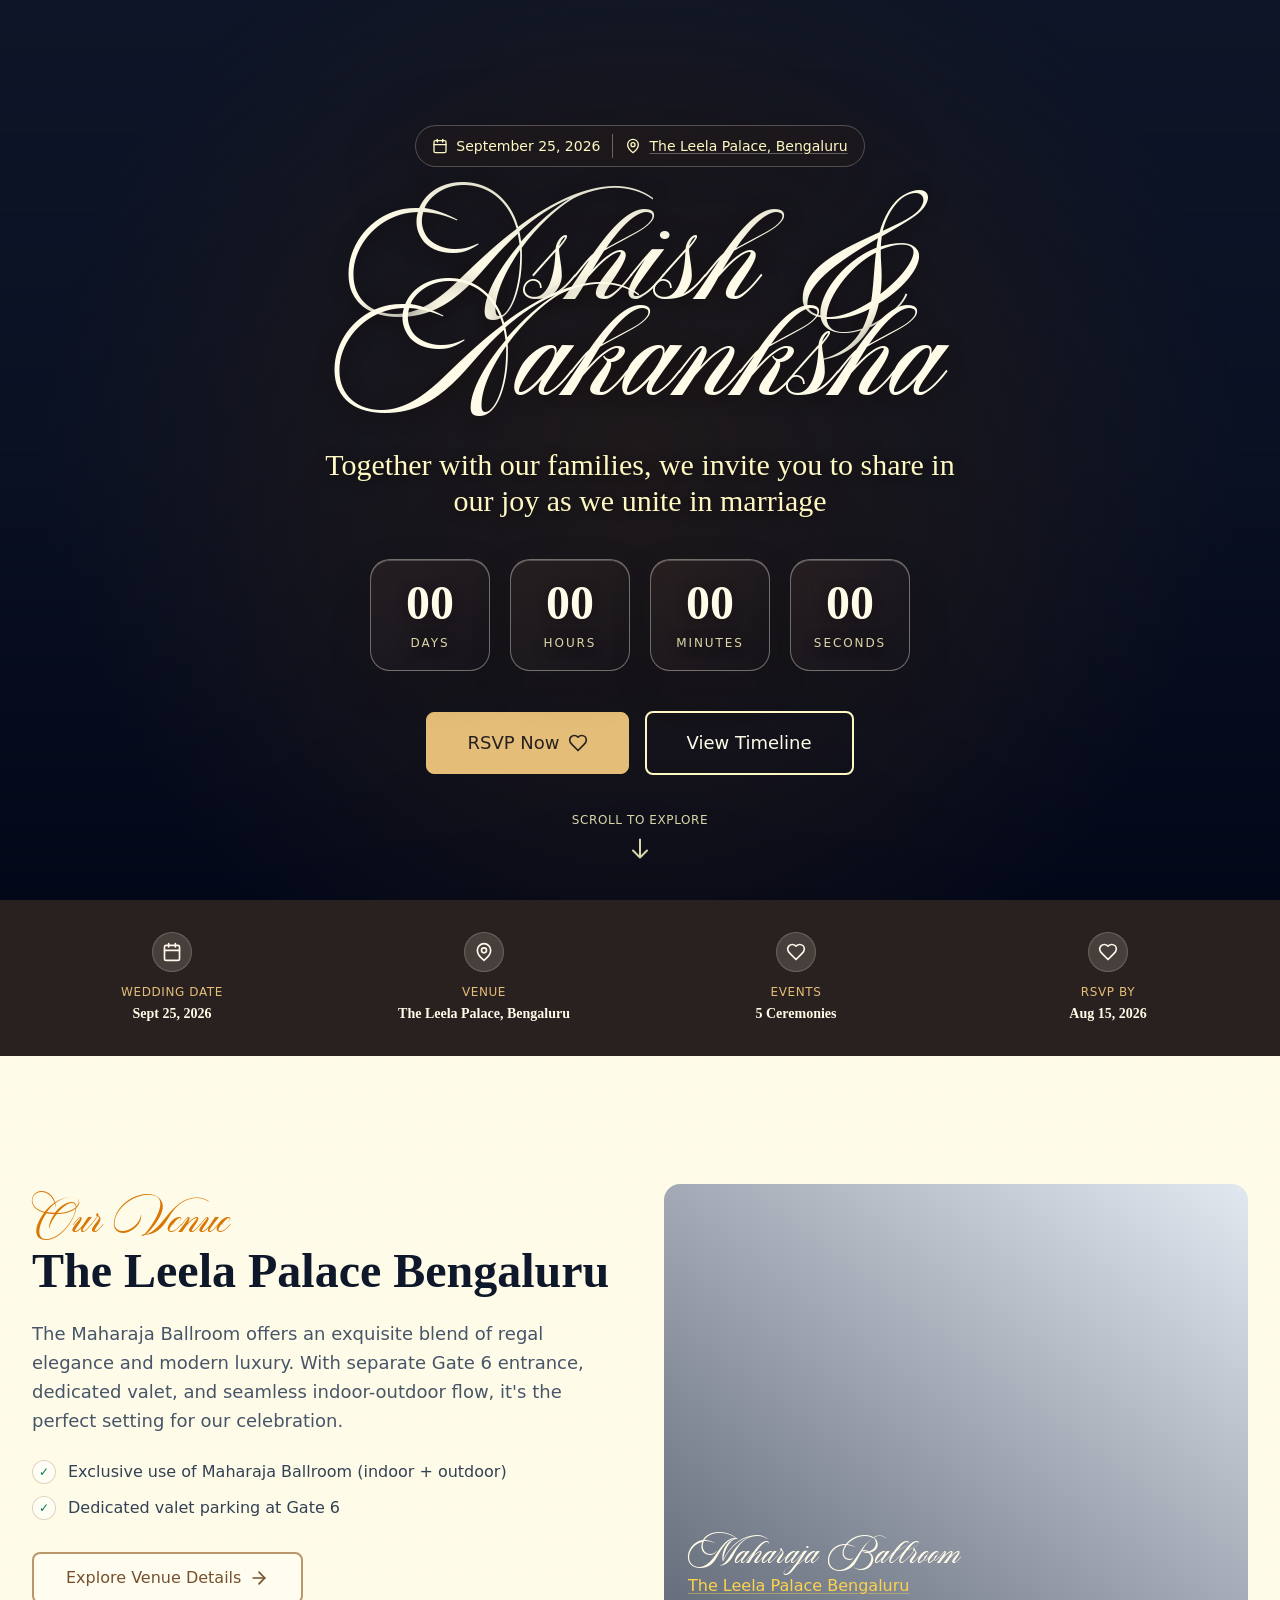
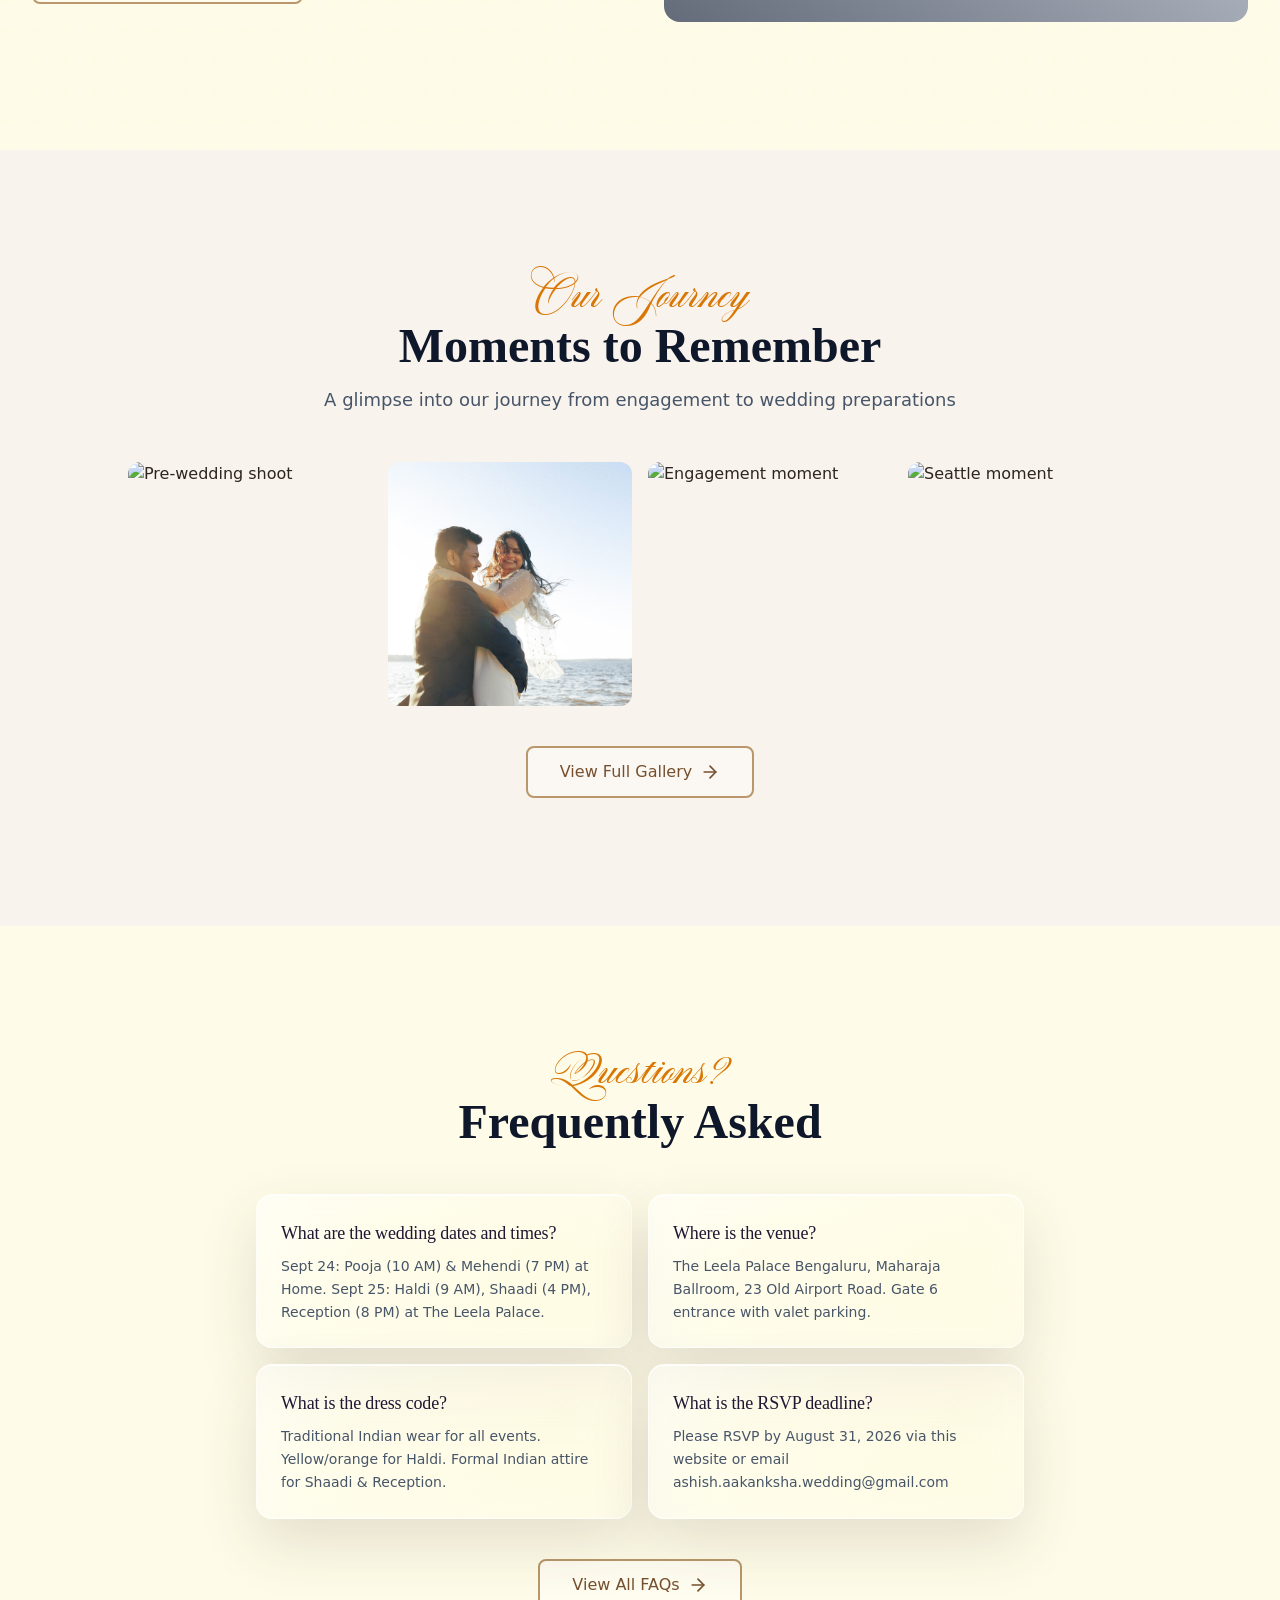
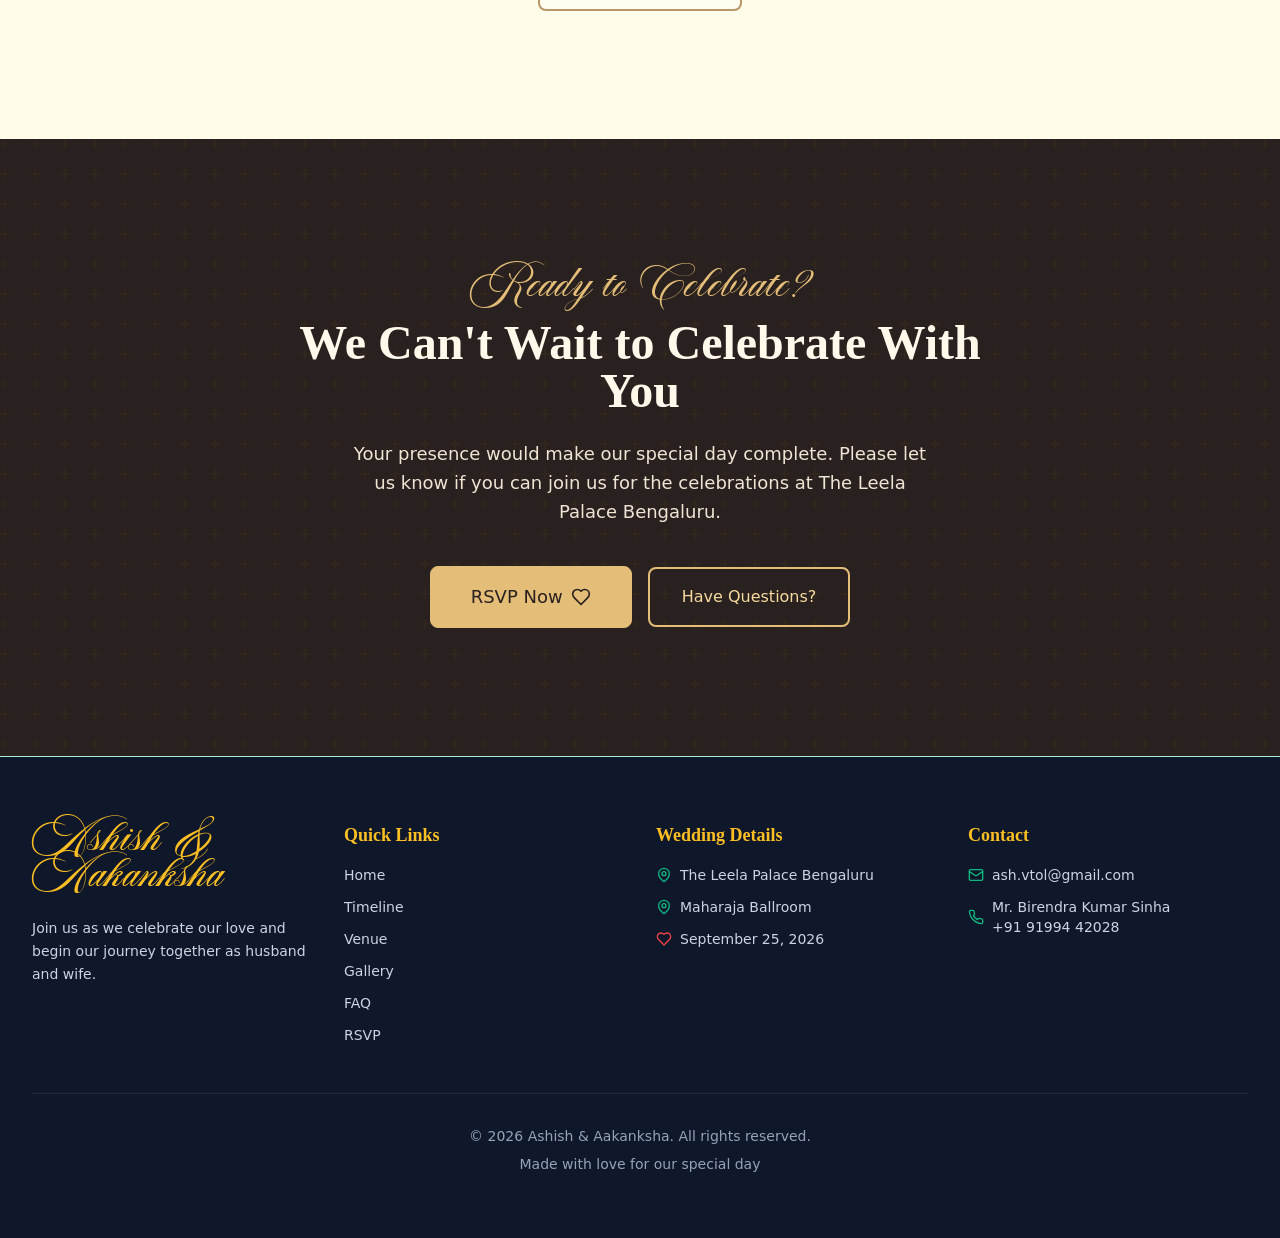
==== commit 6cdc786f: "feat: publish latest wedding site export Refresh the GitHub Pages project site with the latest FAQ, " ====
--- a/temp-wedding-info/index.html
+++ b/temp-wedding-info/index.html
@@ -1 +1 @@
-<!DOCTYPE html><html lang="en" class="scroll-smooth"><head><meta charSet="utf-8"/><meta name="viewport" content="width=device-width, initial-scale=1, maximum-scale=5"/><link rel="stylesheet" href="/temp-wedding-info/next/static/css/1bf53d8e40df8f86.css" data-precedence="next"/><link rel="preload" as="script" fetchPriority="low" href="/temp-wedding-info/next/static/chunks/webpack-ca0e639c443f3bc0.js"/><script src="/temp-wedding-info/next/static/chunks/fd9d1056-8fef90fb5a0b2194.js" async=""></script><script src="/temp-wedding-info/next/static/chunks/117-caa7a76e334f9cc1.js" async=""></script><script src="/temp-wedding-info/next/static/chunks/main-app-a595d10354fdd5b4.js" async=""></script><script src="/temp-wedding-info/next/static/chunks/429-357a0337f633ed08.js" async=""></script><script src="/temp-wedding-info/next/static/chunks/972-f61722f390f308e6.js" async=""></script><script src="/temp-wedding-info/next/static/chunks/app/page-48e4d4fd6f95d1e7.js" async=""></script><script src="/temp-wedding-info/next/static/chunks/app/layout-164a979705fe9b80.js" async=""></script><meta name="theme-color" content="#064e3b"/><title>Ashish &amp; Aakanksha | Wedding Celebration</title><meta name="description" content="Join us for the wedding celebration of Ashish &amp; Aakanksha on September 25, 2026 at The Leela Palace Bengaluru."/><meta name="robots" content="index, follow"/><meta property="og:title" content="Ashish &amp; Aakanksha | Wedding Celebration"/><meta property="og:description" content="Join us for the wedding celebration of Ashish &amp; Aakanksha on September 25, 2026 at The Leela Palace Bengaluru."/><meta property="og:type" content="website"/><meta name="twitter:card" content="summary_large_image"/><meta name="twitter:title" content="Ashish &amp; Aakanksha | Wedding Celebration"/><meta name="twitter:description" content="Join us for the wedding celebration of Ashish &amp; Aakanksha on September 25, 2026 at The Leela Palace Bengaluru."/><script src="/temp-wedding-info/next/static/chunks/polyfills-42372ed130431b0a.js" noModule=""></script></head><body class="min-h-screen flex flex-col bg-cream-50 antialiased"><header class="absolute top-0 left-0 w-full border-b border-white/20 bg-white/10 backdrop-blur-md z-50" style="opacity:0;transform:translateY(-20px) translateZ(0)"><nav class="container-custom"><div class="flex justify-between h-16 sm:h-20"><div class="flex items-center"><a class="flex-shrink-0 flex items-center" href="/temp-wedding-info"><span class="font-accent text-2xl sm:text-3xl text-cream-50">Ashish &amp; Aakanksha</span></a></div><div class="hidden md:flex md:items-center md:space-x-1 lg:space-x-2"><a class="px-3 py-2 text-sm font-medium text-cream-50/85 hover:text-cream-50 transition-colors rounded-lg hover:bg-white/10" href="/temp-wedding-info">Home</a><a class="px-3 py-2 text-sm font-medium text-cream-50/85 hover:text-cream-50 transition-colors rounded-lg hover:bg-white/10" href="/temp-wedding-info/timeline">Timeline</a><a class="px-3 py-2 text-sm font-medium text-cream-50/85 hover:text-cream-50 transition-colors rounded-lg hover:bg-white/10" href="/temp-wedding-info/venue">Venue</a><a class="px-3 py-2 text-sm font-medium text-cream-50/85 hover:text-cream-50 transition-colors rounded-lg hover:bg-white/10" href="/temp-wedding-info/gallery">Gallery</a><a class="px-3 py-2 text-sm font-medium text-cream-50/85 hover:text-cream-50 transition-colors rounded-lg hover:bg-white/10" href="/temp-wedding-info/faq">FAQ</a><a class="px-3 py-2 text-sm font-medium text-cream-50/85 hover:text-cream-50 transition-colors rounded-lg hover:bg-white/10" href="/temp-wedding-info/rsvp">RSVP</a></div><div class="md:hidden flex items-center"><button class="p-2 text-charcoal-600 hover:text-emerald-700 transition-colors rounded-lg hover:bg-emerald-50" aria-label="Open menu" aria-expanded="false"><svg xmlns="http://www.w3.org/2000/svg" width="24" height="24" viewBox="0 0 24 24" fill="none" stroke="currentColor" stroke-width="2" stroke-linecap="round" stroke-linejoin="round" class="lucide lucide-menu h-6 w-6"><line x1="4" x2="20" y1="12" y2="12"></line><line x1="4" x2="20" y1="6" y2="6"></line><line x1="4" x2="20" y1="18" y2="18"></line></svg></button></div></div></nav></header><main class="flex-grow pt-0"><div class="min-h-full bg-transparent" style="opacity:1;transform:none"><main class="min-h-screen page-ivory"><section class="relative min-h-screen overflow-hidden bg-charcoal-900"><div class="absolute inset-0 z-0"><div data-testid="hero-fallback" class="absolute inset-[-3%] bg-cover bg-center" style="background-image:url(&quot;/photos/193A0214.jpg&quot;);transform:translate3d(0px, 0px, 0) scale(1.08);transition:transform 0.35s cubic-bezier(0.22, 1, 0.36, 1)" aria-hidden="true"></div><video data-testid="hero-video" class="absolute inset-0 h-full w-full object-cover transition-opacity duration-500 opacity-0" src="/temp-wedding-info/videos/Weddingedit.mp4" muted="" autoPlay="" playsInline="" preload="auto" loop="" aria-hidden="true"></video><div class="absolute inset-0 bg-gradient-to-t from-charcoal-950/90 via-charcoal-950/35 to-charcoal-950/10"></div></div><div class="absolute inset-0 z-[1] hero-content-wash pointer-events-none"></div><div class="absolute inset-0 z-[1] overflow-hidden pointer-events-none opacity-40"><div class="absolute rounded-full border border-emerald-200/20" style="width:35px;height:35px;top:25%;left:15%;opacity:0.2;transform:none"></div><div class="absolute rounded-full border border-emerald-200/20" style="width:50px;height:50px;top:40%;left:25%;opacity:0.2;transform:none"></div><div class="absolute rounded-full border border-emerald-200/20" style="width:65px;height:65px;top:55%;left:35%;opacity:0.2;transform:none"></div><div class="absolute rounded-full border border-emerald-200/20" style="width:80px;height:80px;top:70%;left:45%;opacity:0.2;transform:none"></div><div class="absolute rounded-full border border-emerald-200/20" style="width:95px;height:95px;top:85%;left:55%;opacity:0.2;transform:none"></div></div><div class="relative z-10 flex flex-col items-center justify-center min-h-screen px-4 sm:px-6 lg:px-8" style="opacity:1"><div class="hero-content-panel flex items-center gap-3 px-4 py-2 rounded-full mb-12" style="opacity:1;transform:none"><div class="flex items-center gap-2 text-cream-100 text-sm"><svg xmlns="http://www.w3.org/2000/svg" width="24" height="24" viewBox="0 0 24 24" fill="none" stroke="currentColor" stroke-width="2" stroke-linecap="round" stroke-linejoin="round" class="lucide lucide-calendar h-4 w-4"><path d="M8 2v4"></path><path d="M16 2v4"></path><rect width="18" height="18" x="3" y="4" rx="2"></rect><path d="M3 10h18"></path></svg><span class="font-medium">September 25, 2026</span></div><div class="w-px h-6 bg-cream-100/35"></div><div class="flex items-center gap-2 text-cream-100 text-sm"><svg xmlns="http://www.w3.org/2000/svg" width="24" height="24" viewBox="0 0 24 24" fill="none" stroke="currentColor" stroke-width="2" stroke-linecap="round" stroke-linejoin="round" class="lucide lucide-map-pin h-4 w-4"><path d="M20 10c0 6-8 12-8 12s-8-6-8-12a8 8 0 0 1 16 0Z"></path><circle cx="12" cy="10" r="3"></circle></svg><span class="font-medium">The Leela Palace, Bengaluru</span></div></div><h1 class="font-accent text-5xl sm:text-7xl lg:text-8xl text-cream-50 mb-10 text-center leading-tight" style="text-shadow:0 3px 18px rgba(20,14,12,0.85);opacity:1;transform:none">Ashish &amp; Aakanksha</h1><p class="font-heading text-xl sm:text-2xl lg:text-3xl text-cream-100 mb-10 text-center max-w-2xl leading-relaxed" style="text-shadow:0 2px 12px rgba(20,14,12,0.85);opacity:1;transform:none">Together with our families, we invite you to share in our joy as we unite in marriage</p><div class="grid grid-cols-4 gap-3 sm:gap-5 mb-10" role="timer" aria-label="Countdown to wedding" style="opacity:1;transform:none"><div class="liquid-glass-countdown flex flex-col items-center justify-center gap-2 p-4 sm:p-5 min-w-0 w-[clamp(4.5rem,16vw,7.5rem)] h-[clamp(5.5rem,14vw,7rem)]"><span class="font-heading text-3xl sm:text-4xl lg:text-5xl font-semibold text-cream-50 tabular-nums leading-none">00</span><span class="font-body text-[0.65rem] sm:text-xs uppercase tracking-[0.16em] text-cream-100/85">Days</span></div><div class="liquid-glass-countdown flex flex-col items-center justify-center gap-2 p-4 sm:p-5 min-w-0 w-[clamp(4.5rem,16vw,7.5rem)] h-[clamp(5.5rem,14vw,7rem)]"><span class="font-heading text-3xl sm:text-4xl lg:text-5xl font-semibold text-cream-50 tabular-nums leading-none">00</span><span class="font-body text-[0.65rem] sm:text-xs uppercase tracking-[0.16em] text-cream-100/85">Hours</span></div><div class="liquid-glass-countdown flex flex-col items-center justify-center gap-2 p-4 sm:p-5 min-w-0 w-[clamp(4.5rem,16vw,7.5rem)] h-[clamp(5.5rem,14vw,7rem)]"><span class="font-heading text-3xl sm:text-4xl lg:text-5xl font-semibold text-cream-50 tabular-nums leading-none">00</span><span class="font-body text-[0.65rem] sm:text-xs uppercase tracking-[0.16em] text-cream-100/85">Minutes</span></div><div class="liquid-glass-countdown flex flex-col items-center justify-center gap-2 p-4 sm:p-5 min-w-0 w-[clamp(4.5rem,16vw,7.5rem)] h-[clamp(5.5rem,14vw,7rem)]"><span class="font-heading text-3xl sm:text-4xl lg:text-5xl font-semibold text-cream-50 tabular-nums leading-none">00</span><span class="font-body text-[0.65rem] sm:text-xs uppercase tracking-[0.16em] text-cream-100/85">Seconds</span></div></div><div class="flex flex-col sm:flex-row items-center gap-4" style="opacity:1;transform:none"><a href="/temp-wedding-info/rsvp" class="btn-gold w-full sm:w-auto text-lg px-10 py-4" tabindex="0">RSVP Now<svg xmlns="http://www.w3.org/2000/svg" width="24" height="24" viewBox="0 0 24 24" fill="none" stroke="currentColor" stroke-width="2" stroke-linecap="round" stroke-linejoin="round" class="lucide lucide-heart h-5 w-5 ml-2" aria-hidden="true"><path d="M19 14c1.49-1.46 3-3.21 3-5.5A5.5 5.5 0 0 0 16.5 3c-1.76 0-3 .5-4.5 2-1.5-1.5-2.74-2-4.5-2A5.5 5.5 0 0 0 2 8.5c0 2.3 1.5 4.05 3 5.5l7 7Z"></path></svg></a><a href="/temp-wedding-info/timeline" class="w-full sm:w-auto text-lg px-10 py-4 border-2 border-cream-100 text-cream-50 font-medium rounded-lg hover:bg-cream-50/15 hover:text-cream-50 transition-all duration-300 transform hover:scale-105 active:scale-95" tabindex="0">View Timeline</a></div><div class="absolute bottom-10 left-0 right-0 mx-auto w-fit flex flex-col items-center gap-2 text-cream-100/85" style="transform:none"><span class="text-xs font-medium uppercase tracking-wider">Scroll to explore</span><svg class="h-6 w-6" viewBox="0 0 24 24" fill="none" stroke="currentColor" stroke-width="2" style="transform:none"><path stroke-linecap="round" stroke-linejoin="round" d="M19 14l-7 7m0 0l-7-7m7 7V3"></path></svg></div></div></section><section class="dark-info-bar py-6"><div class="container-custom"><div class="grid grid-cols-2 md:grid-cols-4 gap-4 md:gap-8"><div class="flex flex-col items-center gap-1 text-center"><div class="dark-info-icon flex items-center justify-center w-10 h-10 rounded-full mb-2"><svg xmlns="http://www.w3.org/2000/svg" width="24" height="24" viewBox="0 0 24 24" fill="none" stroke="currentColor" stroke-width="2" stroke-linecap="round" stroke-linejoin="round" class="lucide lucide-calendar h-5 w-5"><path d="M8 2v4"></path><path d="M16 2v4"></path><rect width="18" height="18" x="3" y="4" rx="2"></rect><path d="M3 10h18"></path></svg></div><p class="text-xs uppercase tracking-wider text-[#e4bd78] font-medium">Wedding Date</p><p class="font-heading text-sm font-semibold text-cream-50">Sept 25, 2026</p></div><div class="flex flex-col items-center gap-1 text-center"><div class="dark-info-icon flex items-center justify-center w-10 h-10 rounded-full mb-2"><svg xmlns="http://www.w3.org/2000/svg" width="24" height="24" viewBox="0 0 24 24" fill="none" stroke="currentColor" stroke-width="2" stroke-linecap="round" stroke-linejoin="round" class="lucide lucide-map-pin h-5 w-5"><path d="M20 10c0 6-8 12-8 12s-8-6-8-12a8 8 0 0 1 16 0Z"></path><circle cx="12" cy="10" r="3"></circle></svg></div><p class="text-xs uppercase tracking-wider text-[#e4bd78] font-medium">Venue</p><p class="font-heading text-sm font-semibold text-cream-50">The Leela Palace, Bengaluru</p></div><div class="flex flex-col items-center gap-1 text-center"><div class="dark-info-icon flex items-center justify-center w-10 h-10 rounded-full mb-2"><svg xmlns="http://www.w3.org/2000/svg" width="24" height="24" viewBox="0 0 24 24" fill="none" stroke="currentColor" stroke-width="2" stroke-linecap="round" stroke-linejoin="round" class="lucide lucide-heart h-5 w-5"><path d="M19 14c1.49-1.46 3-3.21 3-5.5A5.5 5.5 0 0 0 16.5 3c-1.76 0-3 .5-4.5 2-1.5-1.5-2.74-2-4.5-2A5.5 5.5 0 0 0 2 8.5c0 2.3 1.5 4.05 3 5.5l7 7Z"></path></svg></div><p class="text-xs uppercase tracking-wider text-[#e4bd78] font-medium">Events</p><p class="font-heading text-sm font-semibold text-cream-50">5 Ceremonies</p></div><div class="flex flex-col items-center gap-1 text-center"><div class="dark-info-icon flex items-center justify-center w-10 h-10 rounded-full mb-2"><svg xmlns="http://www.w3.org/2000/svg" width="24" height="24" viewBox="0 0 24 24" fill="none" stroke="currentColor" stroke-width="2" stroke-linecap="round" stroke-linejoin="round" class="lucide lucide-heart h-5 w-5"><path d="M19 14c1.49-1.46 3-3.21 3-5.5A5.5 5.5 0 0 0 16.5 3c-1.76 0-3 .5-4.5 2-1.5-1.5-2.74-2-4.5-2A5.5 5.5 0 0 0 2 8.5c0 2.3 1.5 4.05 3 5.5l7 7Z"></path></svg></div><p class="text-xs uppercase tracking-wider text-[#e4bd78] font-medium">RSVP By</p><p class="font-heading text-sm font-semibold text-cream-50">Aug 31, 2026</p></div></div></div></section><section class="section page-ivory"><div class="container-custom"><div class="text-center mb-12"><p class="font-accent text-3xl text-gold-600 mb-2">Wedding Schedule</p><h2 class="font-heading text-4xl sm:text-5xl font-semibold text-charcoal-900">Two Days of Celebration</h2><p class="mt-4 text-lg text-charcoal-600 max-w-2xl mx-auto">From intimate home ceremonies to the grand celebration at The Leela Palace</p></div><div class="relative max-w-2xl mx-auto"><div class="absolute left-1/2 top-0 bottom-0 w-1 -translate-x-1/2 bg-gradient-to-b from-emerald-400 via-gold-400 to-ruby-500"></div><div class="space-y-8 relative"><div class="relative flex items-start gap-4" style="width:50%;margin-left:auto;text-align:right"><div class="absolute top-5 w-4 h-4 rounded-full border-4 border-[#29211f] z-10" style="right:-0.5rem;left:auto;background-color:#43d9a3"></div><div class="landing-preview-glass group relative p-5 w-[calc(100%-2rem)] ml-8"><p class="relative z-10 text-xs font-medium text-[#f5d99e]">Sep 24<!-- --> • <!-- -->10:00 AM</p><h3 class="relative z-10 font-heading text-lg font-semibold text-[#fff8eb] mt-2 mb-2">Satyanarayan Pooja</h3><p class="relative z-10 text-sm text-[#eadfd2] flex items-center gap-1"><svg xmlns="http://www.w3.org/2000/svg" width="24" height="24" viewBox="0 0 24 24" fill="none" stroke="currentColor" stroke-width="2" stroke-linecap="round" stroke-linejoin="round" class="lucide lucide-map-pin h-3 w-3 text-[#b9d0bd]"><path d="M20 10c0 6-8 12-8 12s-8-6-8-12a8 8 0 0 1 16 0Z"></path><circle cx="12" cy="10" r="3"></circle></svg>Home</p></div></div><div class="relative flex items-start gap-4" style="width:50%;margin-left:0;text-align:left"><div class="absolute top-5 w-4 h-4 rounded-full border-4 border-[#29211f] z-10" style="right:auto;left:-0.5rem;background-color:#f06a7a"></div><div class="landing-preview-glass group relative p-5 w-[calc(100%-2rem)] mr-8"><p class="relative z-10 text-xs font-medium text-[#f5d99e]">Sep 24<!-- --> • <!-- -->7:00 PM</p><h3 class="relative z-10 font-heading text-lg font-semibold text-[#fff8eb] mt-2 mb-2">Mehendi Ceremony</h3><p class="relative z-10 text-sm text-[#eadfd2] flex items-center gap-1"><svg xmlns="http://www.w3.org/2000/svg" width="24" height="24" viewBox="0 0 24 24" fill="none" stroke="currentColor" stroke-width="2" stroke-linecap="round" stroke-linejoin="round" class="lucide lucide-map-pin h-3 w-3 text-[#b9d0bd]"><path d="M20 10c0 6-8 12-8 12s-8-6-8-12a8 8 0 0 1 16 0Z"></path><circle cx="12" cy="10" r="3"></circle></svg>Home</p></div></div><div class="relative flex items-start gap-4" style="width:50%;margin-left:auto;text-align:right"><div class="absolute top-5 w-4 h-4 rounded-full border-4 border-[#29211f] z-10" style="right:-0.5rem;left:auto;background-color:#e4bd78"></div><div class="landing-preview-glass group relative p-5 w-[calc(100%-2rem)] ml-8"><p class="relative z-10 text-xs font-medium text-[#f5d99e]">Sep 25<!-- --> • <!-- -->9:00 AM</p><h3 class="relative z-10 font-heading text-lg font-semibold text-[#fff8eb] mt-2 mb-2">Haldi Ceremony</h3><p class="relative z-10 text-sm text-[#eadfd2] flex items-center gap-1"><svg xmlns="http://www.w3.org/2000/svg" width="24" height="24" viewBox="0 0 24 24" fill="none" stroke="currentColor" stroke-width="2" stroke-linecap="round" stroke-linejoin="round" class="lucide lucide-map-pin h-3 w-3 text-[#b9d0bd]"><path d="M20 10c0 6-8 12-8 12s-8-6-8-12a8 8 0 0 1 16 0Z"></path><circle cx="12" cy="10" r="3"></circle></svg>Maharaja Ballroom</p></div></div><div class="relative flex items-start gap-4" style="width:50%;margin-left:0;text-align:left"><div class="absolute top-5 w-4 h-4 rounded-full border-4 border-[#29211f] z-10" style="right:auto;left:-0.5rem;background-color:#f47c5c"></div><div class="landing-preview-glass group relative p-5 w-[calc(100%-2rem)] mr-8"><p class="relative z-10 text-xs font-medium text-[#f5d99e]">Sep 25<!-- --> • <!-- -->4:00 PM</p><h3 class="relative z-10 font-heading text-lg font-semibold text-[#fff8eb] mt-2 mb-2">Shaadi Ceremony</h3><p class="relative z-10 text-sm text-[#eadfd2] flex items-center gap-1"><svg xmlns="http://www.w3.org/2000/svg" width="24" height="24" viewBox="0 0 24 24" fill="none" stroke="currentColor" stroke-width="2" stroke-linecap="round" stroke-linejoin="round" class="lucide lucide-map-pin h-3 w-3 text-[#b9d0bd]"><path d="M20 10c0 6-8 12-8 12s-8-6-8-12a8 8 0 0 1 16 0Z"></path><circle cx="12" cy="10" r="3"></circle></svg>Maharaja Ballroom</p></div></div><div class="relative flex items-start gap-4" style="width:50%;margin-left:auto;text-align:right"><div class="absolute top-5 w-4 h-4 rounded-full border-4 border-[#29211f] z-10" style="right:-0.5rem;left:auto;background-color:#68a5ff"></div><div class="landing-preview-glass group relative p-5 w-[calc(100%-2rem)] ml-8"><p class="relative z-10 text-xs font-medium text-[#f5d99e]">Sep 25<!-- --> • <!-- -->8:00 PM</p><h3 class="relative z-10 font-heading text-lg font-semibold text-[#fff8eb] mt-2 mb-2">Reception &amp; Dinner</h3><p class="relative z-10 text-sm text-[#eadfd2] flex items-center gap-1"><svg xmlns="http://www.w3.org/2000/svg" width="24" height="24" viewBox="0 0 24 24" fill="none" stroke="currentColor" stroke-width="2" stroke-linecap="round" stroke-linejoin="round" class="lucide lucide-map-pin h-3 w-3 text-[#b9d0bd]"><path d="M20 10c0 6-8 12-8 12s-8-6-8-12a8 8 0 0 1 16 0Z"></path><circle cx="12" cy="10" r="3"></circle></svg>Maharaja Ballroom</p></div></div></div></div><div class="mt-10 text-center"><a class="cta-secondary-light inline-flex items-center gap-2 px-8 py-3 rounded-lg font-medium transition-all duration-300" href="/temp-wedding-info/timeline">View Full Timeline<svg xmlns="http://www.w3.org/2000/svg" width="24" height="24" viewBox="0 0 24 24" fill="none" stroke="currentColor" stroke-width="2" stroke-linecap="round" stroke-linejoin="round" class="lucide lucide-arrow-right h-5 w-5"><path d="M5 12h14"></path><path d="m12 5 7 7-7 7"></path></svg></a></div></div></section><section class="section bg-cream-50 relative overflow-hidden"><div class="absolute inset-0 opacity-5" style="background-image:url(&quot;data:image/svg+xml,%3Csvg width=&#x27;60&#x27; height=&#x27;60&#x27; viewBox=&#x27;0 0 60 60&#x27; xmlns=&#x27;http://www.w3.org/2000/svg&#x27;%3E%3Cg fill=&#x27;none&#x27; fill-rule=&#x27;evenodd&#x27;%3E%3Cg fill=&#x27;%23f59e0b&#x27; fill-opacity=&#x27;0.4&#x27;%3E%3Cpath d=&#x27;M36 34v-4h-2v4h-4v2h4v4h2v-4h4v-2h-4zm0-30V0h-2v4h-4v2h4v4h2V6h4V4h-4zM6 34v-4H4v4H0v2h4v4h2v-4h4v-2H6zM6 4V0H4v4H0v2h4v4h2V6h4V4H6z&#x27;/%3E%3C/g%3E%3C/g%3E%3C/svg%3E&quot;)"></div><div class="container-custom relative"><div class="grid lg:grid-cols-2 gap-12 items-center"><div><p class="font-accent text-3xl text-gold-600 mb-2">Our Venue</p><h2 class="font-heading text-4xl sm:text-5xl font-semibold text-charcoal-900 mb-6">The Leela Palace Bengaluru</h2><p class="text-lg text-charcoal-600 mb-6 leading-relaxed">The Maharaja Ballroom offers an exquisite blend of regal elegance and modern luxury. With separate Gate 6 entrance, dedicated valet, and seamless indoor-outdoor flow, it&#x27;s the perfect setting for our celebration.</p><ul class="space-y-3 mb-8"><li class="flex items-center gap-3 text-charcoal-700"><span class="icon-glass flex-shrink-0 w-6 h-6 rounded-full flex items-center justify-center"><span class="text-emerald-700 text-xs">✓</span></span>Exclusive use of Maharaja Ballroom (indoor + outdoor)</li><li class="flex items-center gap-3 text-charcoal-700"><span class="icon-glass flex-shrink-0 w-6 h-6 rounded-full flex items-center justify-center"><span class="text-emerald-700 text-xs">✓</span></span>2 getting-ready rooms included</li><li class="flex items-center gap-3 text-charcoal-700"><span class="icon-glass flex-shrink-0 w-6 h-6 rounded-full flex items-center justify-center"><span class="text-emerald-700 text-xs">✓</span></span>Premium catering with 5 live stations</li><li class="flex items-center gap-3 text-charcoal-700"><span class="icon-glass flex-shrink-0 w-6 h-6 rounded-full flex items-center justify-center"><span class="text-emerald-700 text-xs">✓</span></span>Dedicated valet parking at Gate 6</li></ul><a class="cta-secondary-light inline-flex items-center gap-2 px-8 py-3 rounded-lg font-medium transition-all duration-300" href="/temp-wedding-info/venue">Explore Venue Details<svg xmlns="http://www.w3.org/2000/svg" width="24" height="24" viewBox="0 0 24 24" fill="none" stroke="currentColor" stroke-width="2" stroke-linecap="round" stroke-linejoin="round" class="lucide lucide-arrow-right h-5 w-5"><path d="M5 12h14"></path><path d="m12 5 7 7-7 7"></path></svg></a></div><div class="relative aspect-[4/3] rounded-2xl overflow-hidden bg-charcoal-200"><div class="absolute inset-0 bg-cover bg-center" style="background-image:url(&quot;/photos/venue/Maharaja-Ballroom-Social.jpg&quot;)"></div><div class="absolute inset-0 bg-gradient-to-tr from-charcoal-900/60 to-transparent"></div><div class="absolute bottom-6 left-6 right-6 text-cream-50"><p class="font-accent text-2xl mb-1">Maharaja Ballroom</p><p class="text-gold-300">The Leela Palace Bengaluru</p></div></div></div></div></section><section class="section page-ivory"><div class="container-custom"><div class="text-center mb-12"><p class="font-accent text-3xl text-gold-600 mb-2">Our Journey</p><h2 class="font-heading text-4xl sm:text-5xl font-semibold text-charcoal-900">Moments to Remember</h2><p class="mt-4 text-lg text-charcoal-600 max-w-2xl mx-auto">A glimpse into our journey from engagement to wedding preparations</p></div><div class="grid grid-cols-2 md:grid-cols-3 lg:grid-cols-6 gap-4"><div class="relative aspect-square rounded-xl overflow-hidden group cursor-pointer"><img src="/temp-wedding-info/photos/193A0214.jpg" alt="Pre-wedding shoot" class="w-full h-full object-cover transition-transform duration-500 group-hover:scale-105" loading="lazy"/><div class="absolute inset-0 bg-gradient-to-t from-black/60 to-transparent opacity-0 group-hover:opacity-100 transition-opacity duration-300"></div><div class="absolute bottom-3 left-3 right-3 text-cream-50 opacity-0 group-hover:opacity-100 transition-all duration-300 translate-y-2 group-hover:translate-y-0"><p class="text-xs font-medium">Pre-Wedding</p><p class="text-[10px] opacity-80">Pre-wedding shoot</p></div></div><div class="relative aspect-square rounded-xl overflow-hidden group cursor-pointer"><img src="/temp-wedding-info/photos/193A9240.jpg" alt="Engagement ceremony" class="w-full h-full object-cover transition-transform duration-500 group-hover:scale-105" loading="lazy"/><div class="absolute inset-0 bg-gradient-to-t from-black/60 to-transparent opacity-0 group-hover:opacity-100 transition-opacity duration-300"></div><div class="absolute bottom-3 left-3 right-3 text-cream-50 opacity-0 group-hover:opacity-100 transition-all duration-300 translate-y-2 group-hover:translate-y-0"><p class="text-xs font-medium">Engagement</p><p class="text-[10px] opacity-80">Engagement ceremony</p></div></div><div class="relative aspect-square rounded-xl overflow-hidden group cursor-pointer"><img src="/temp-wedding-info/photos/193A9508.jpg" alt="Family moments" class="w-full h-full object-cover transition-transform duration-500 group-hover:scale-105" loading="lazy"/><div class="absolute inset-0 bg-gradient-to-t from-black/60 to-transparent opacity-0 group-hover:opacity-100 transition-opacity duration-300"></div><div class="absolute bottom-3 left-3 right-3 text-cream-50 opacity-0 group-hover:opacity-100 transition-all duration-300 translate-y-2 group-hover:translate-y-0"><p class="text-xs font-medium">Family</p><p class="text-[10px] opacity-80">Family moments</p></div></div><div class="relative aspect-square rounded-xl overflow-hidden group cursor-pointer"><img src="/temp-wedding-info/photos/193A9667.jpg" alt="Candid moments" class="w-full h-full object-cover transition-transform duration-500 group-hover:scale-105" loading="lazy"/><div class="absolute inset-0 bg-gradient-to-t from-black/60 to-transparent opacity-0 group-hover:opacity-100 transition-opacity duration-300"></div><div class="absolute bottom-3 left-3 right-3 text-cream-50 opacity-0 group-hover:opacity-100 transition-all duration-300 translate-y-2 group-hover:translate-y-0"><p class="text-xs font-medium">Candid</p><p class="text-[10px] opacity-80">Candid moments</p></div></div><div class="relative aspect-square rounded-xl overflow-hidden group cursor-pointer"><img src="/temp-wedding-info/photos/193A9831.jpg" alt="Venue visit" class="w-full h-full object-cover transition-transform duration-500 group-hover:scale-105" loading="lazy"/><div class="absolute inset-0 bg-gradient-to-t from-black/60 to-transparent opacity-0 group-hover:opacity-100 transition-opacity duration-300"></div><div class="absolute bottom-3 left-3 right-3 text-cream-50 opacity-0 group-hover:opacity-100 transition-all duration-300 translate-y-2 group-hover:translate-y-0"><p class="text-xs font-medium">Venue</p><p class="text-[10px] opacity-80">Venue visit</p></div></div><div class="relative aspect-square rounded-xl overflow-hidden group cursor-pointer"><img src="/temp-wedding-info/photos/DSCF7373.jpg" alt="Together" class="w-full h-full object-cover transition-transform duration-500 group-hover:scale-105" loading="lazy"/><div class="absolute inset-0 bg-gradient-to-t from-black/60 to-transparent opacity-0 group-hover:opacity-100 transition-opacity duration-300"></div><div class="absolute bottom-3 left-3 right-3 text-cream-50 opacity-0 group-hover:opacity-100 transition-all duration-300 translate-y-2 group-hover:translate-y-0"><p class="text-xs font-medium">Candid</p><p class="text-[10px] opacity-80">Together</p></div></div></div><div class="mt-10 text-center"><a class="cta-secondary-light inline-flex items-center gap-2 px-8 py-3 rounded-lg font-medium transition-all duration-300" href="/temp-wedding-info/gallery">View Full Gallery<svg xmlns="http://www.w3.org/2000/svg" width="24" height="24" viewBox="0 0 24 24" fill="none" stroke="currentColor" stroke-width="2" stroke-linecap="round" stroke-linejoin="round" class="lucide lucide-arrow-right h-5 w-5"><path d="M5 12h14"></path><path d="m12 5 7 7-7 7"></path></svg></a></div></div></section><section class="section bg-cream-50"><div class="container-custom"><div class="text-center mb-12"><p class="font-accent text-3xl text-gold-600 mb-2">Questions?</p><h2 class="font-heading text-4xl sm:text-5xl font-semibold text-charcoal-900">Frequently Asked</h2></div><div class="grid md:grid-cols-2 gap-4 max-w-3xl mx-auto"><div class="card p-6 group animate-fade-in" style="animation-delay:0ms"><h3 class="font-heading text-lg font-semibold text-charcoal-900 mb-2">What are the wedding dates and times?</h3><p class="text-charcoal-600 text-sm leading-relaxed">Sept 24: Pooja (10 AM) &amp; Mehendi (7 PM) at Home. Sept 25: Haldi (9 AM), Shaadi (4 PM), Reception (8 PM) at The Leela Palace.</p></div><div class="card p-6 group animate-fade-in" style="animation-delay:100ms"><h3 class="font-heading text-lg font-semibold text-charcoal-900 mb-2">Where is the venue?</h3><p class="text-charcoal-600 text-sm leading-relaxed">The Leela Palace Bengaluru, Maharaja Ballroom, 23 Old Airport Road. Gate 6 entrance with valet parking.</p></div><div class="card p-6 group animate-fade-in" style="animation-delay:200ms"><h3 class="font-heading text-lg font-semibold text-charcoal-900 mb-2">What is the dress code?</h3><p class="text-charcoal-600 text-sm leading-relaxed">Traditional Indian wear for all events. Yellow/orange for Haldi. Formal Indian attire for Shaadi &amp; Reception.</p></div><div class="card p-6 group animate-fade-in" style="animation-delay:300ms"><h3 class="font-heading text-lg font-semibold text-charcoal-900 mb-2">What is the RSVP deadline?</h3><p class="text-charcoal-600 text-sm leading-relaxed">Please RSVP by August 31, 2026 via this website or email ashish.aakanksha.wedding@gmail.com</p></div></div><div class="mt-10 text-center"><a class="cta-secondary-light inline-flex items-center gap-2 px-8 py-3 rounded-lg font-medium transition-all duration-300" href="/temp-wedding-info/faq">View All FAQs<svg xmlns="http://www.w3.org/2000/svg" width="24" height="24" viewBox="0 0 24 24" fill="none" stroke="currentColor" stroke-width="2" stroke-linecap="round" stroke-linejoin="round" class="lucide lucide-arrow-right h-5 w-5"><path d="M5 12h14"></path><path d="m12 5 7 7-7 7"></path></svg></a></div></div></section><section class="section relative overflow-hidden bg-[#29211f]"><div class="absolute inset-0 opacity-10" style="background-image:url(&quot;data:image/svg+xml,%3Csvg width=&#x27;60&#x27; height=&#x27;60&#x27; viewBox=&#x27;0 0 60 60&#x27; xmlns=&#x27;http://www.w3.org/2000/svg&#x27;%3E%3Cg fill=&#x27;none&#x27; fill-rule=&#x27;evenodd&#x27;%3E%3Cg fill=&#x27;%23f59e0b&#x27; fill-opacity=&#x27;0.4&#x27;%3E%3Cpath d=&#x27;M36 34v-4h-2v4h-4v2h4v4h2v-4h4v-2h-4zm0-30V0h-2v4h-4v2h4v4h2V6h4V4h-4zM6 34v-4H4v4H0v2h4v4h2v-4h4v-2H6zM6 4V0H4v4H0v2h4v4h2V6h4V4H6z&#x27;/%3E%3C/g%3E%3C/g%3E%3C/svg%3E&quot;)"></div><div class="container-custom relative text-center"><div class="max-w-3xl mx-auto"><p class="font-accent text-3xl text-[#e4bd78] mb-4">Ready to Celebrate?</p><h2 class="font-heading text-4xl sm:text-5xl font-semibold text-[#fff8eb] mb-6">We Can&#x27;t Wait to Celebrate With You</h2><p class="text-lg text-[#f0e5d5] mb-10 max-w-xl mx-auto leading-relaxed">Your presence would make our special day complete. Please let us know if you can join us for the celebrations at The Leela Palace Bengaluru.</p><div class="flex flex-col sm:flex-row items-center justify-center gap-4"><a class="btn-gold text-lg px-10 py-4" href="/temp-wedding-info/rsvp">RSVP Now<svg xmlns="http://www.w3.org/2000/svg" width="24" height="24" viewBox="0 0 24 24" fill="none" stroke="currentColor" stroke-width="2" stroke-linecap="round" stroke-linejoin="round" class="lucide lucide-heart h-5 w-5 ml-2"><path d="M19 14c1.49-1.46 3-3.21 3-5.5A5.5 5.5 0 0 0 16.5 3c-1.76 0-3 .5-4.5 2-1.5-1.5-2.74-2-4.5-2A5.5 5.5 0 0 0 2 8.5c0 2.3 1.5 4.05 3 5.5l7 7Z"></path></svg></a><a class="inline-flex items-center gap-2 px-8 py-4 border-2 border-[#e4bd78] text-[#f5d99e] font-medium rounded-lg hover:bg-[#e4bd78]/10 transition-all duration-300" href="/temp-wedding-info/faq">Have Questions?</a></div></div></div></section></main></div></main><footer class="border-t border-emerald-200 bg-charcoal-900 text-cream-50"><div class="container-custom py-12 sm:py-16"><div class="grid grid-cols-1 gap-8 sm:grid-cols-2 lg:grid-cols-4"><div class="lg:col-span-1"><a class="flex-shrink-0 flex items-center mb-6" href="/temp-wedding-info"><span class="font-accent text-3xl text-gold-400">Ashish &amp; Aakanksha</span></a><p class="text-charcoal-300 text-sm leading-relaxed">Join us as we celebrate our love and begin our journey together as husband and wife.</p></div><div><h4 class="font-heading text-lg font-semibold text-gold-400 mb-4">Quick Links</h4><nav class="space-y-3"><a class="text-charcoal-300 hover:text-gold-400 transition-colors text-sm block" href="/temp-wedding-info">Home</a><a class="text-charcoal-300 hover:text-gold-400 transition-colors text-sm block" href="/temp-wedding-info/timeline">Timeline</a><a class="text-charcoal-300 hover:text-gold-400 transition-colors text-sm block" href="/temp-wedding-info/venue">Venue</a><a class="text-charcoal-300 hover:text-gold-400 transition-colors text-sm block" href="/temp-wedding-info/gallery">Gallery</a><a class="text-charcoal-300 hover:text-gold-400 transition-colors text-sm block" href="/temp-wedding-info/faq">FAQ</a><a class="text-charcoal-300 hover:text-gold-400 transition-colors text-sm block" href="/temp-wedding-info/rsvp">RSVP</a></nav></div><div><h4 class="font-heading text-lg font-semibold text-gold-400 mb-4">Wedding Details</h4><div class="space-y-3 text-sm text-charcoal-300"><div class="flex items-center gap-2"><svg xmlns="http://www.w3.org/2000/svg" width="24" height="24" viewBox="0 0 24 24" fill="none" stroke="currentColor" stroke-width="2" stroke-linecap="round" stroke-linejoin="round" class="lucide lucide-map-pin h-4 w-4 text-emerald-500"><path d="M20 10c0 6-8 12-8 12s-8-6-8-12a8 8 0 0 1 16 0Z"></path><circle cx="12" cy="10" r="3"></circle></svg><span>The Leela Palace Bengaluru</span></div><div class="flex items-center gap-2"><svg xmlns="http://www.w3.org/2000/svg" width="24" height="24" viewBox="0 0 24 24" fill="none" stroke="currentColor" stroke-width="2" stroke-linecap="round" stroke-linejoin="round" class="lucide lucide-map-pin h-4 w-4 text-emerald-500"><path d="M20 10c0 6-8 12-8 12s-8-6-8-12a8 8 0 0 1 16 0Z"></path><circle cx="12" cy="10" r="3"></circle></svg><span>Maharaja Ballroom</span></div><div class="flex items-center gap-2"><svg xmlns="http://www.w3.org/2000/svg" width="24" height="24" viewBox="0 0 24 24" fill="none" stroke="currentColor" stroke-width="2" stroke-linecap="round" stroke-linejoin="round" class="lucide lucide-heart h-4 w-4 text-ruby-500"><path d="M19 14c1.49-1.46 3-3.21 3-5.5A5.5 5.5 0 0 0 16.5 3c-1.76 0-3 .5-4.5 2-1.5-1.5-2.74-2-4.5-2A5.5 5.5 0 0 0 2 8.5c0 2.3 1.5 4.05 3 5.5l7 7Z"></path></svg><span>September 25, 2026</span></div></div></div><div><h4 class="font-heading text-lg font-semibold text-gold-400 mb-4">Contact</h4><div class="space-y-3 text-sm text-charcoal-300"><a href="mailto:ashish.aakanksha.wedding@gmail.com" class="flex items-center gap-2 hover:text-gold-400 transition-colors"><svg xmlns="http://www.w3.org/2000/svg" width="24" height="24" viewBox="0 0 24 24" fill="none" stroke="currentColor" stroke-width="2" stroke-linecap="round" stroke-linejoin="round" class="lucide lucide-mail h-4 w-4 text-emerald-500"><rect width="20" height="16" x="2" y="4" rx="2"></rect><path d="m22 7-8.97 5.7a1.94 1.94 0 0 1-2.06 0L2 7"></path></svg><span>ashish.aakanksha.wedding@gmail.com</span></a><div class="flex items-center gap-2"><svg xmlns="http://www.w3.org/2000/svg" width="24" height="24" viewBox="0 0 24 24" fill="none" stroke="currentColor" stroke-width="2" stroke-linecap="round" stroke-linejoin="round" class="lucide lucide-phone h-4 w-4 text-emerald-500"><path d="M22 16.92v3a2 2 0 0 1-2.18 2 19.79 19.79 0 0 1-8.63-3.07 19.5 19.5 0 0 1-6-6 19.79 19.79 0 0 1-3.07-8.67A2 2 0 0 1 4.11 2h3a2 2 0 0 1 2 1.72 12.84 12.84 0 0 0 .7 2.81 2 2 0 0 1-.45 2.11L8.09 9.91a16 16 0 0 0 6 6l1.27-1.27a2 2 0 0 1 2.11-.45 12.84 12.84 0 0 0 2.81.7A2 2 0 0 1 22 16.92z"></path></svg><span>+91 89519 81512 (Sairam)</span></div></div></div></div><div class="mt-12 pt-8 border-t border-charcoal-800 text-center text-sm text-charcoal-400"><p>© <!-- -->2026<!-- --> Ashish &amp; Aakanksha. All rights reserved.</p><p class="mt-2">Made with love for our special day</p></div></div></footer><script src="/temp-wedding-info/next/static/chunks/webpack-ca0e639c443f3bc0.js" async=""></script><script>(self.__next_f=self.__next_f||[]).push([0]);self.__next_f.push([2,null])</script><script>self.__next_f.push([1,"1:HL[\"/temp-wedding-info/next/static/css/1bf53d8e40df8f86.css\",\"style\"]\n"])</script><script>self.__next_f.push([1,"2:I[2846,[],\"\"]\n4:I[4880,[\"429\",\"static/chunks/429-357a0337f633ed08.js\",\"972\",\"static/chunks/972-f61722f390f308e6.js\",\"931\",\"static/chunks/app/page-48e4d4fd6f95d1e7.js\"],\"default\"]\n5:I[6868,[\"429\",\"static/chunks/429-357a0337f633ed08.js\",\"972\",\"static/chunks/972-f61722f390f308e6.js\",\"931\",\"static/chunks/app/page-48e4d4fd6f95d1e7.js\"],\"default\"]\n6:I[2972,[\"429\",\"static/chunks/429-357a0337f633ed08.js\",\"972\",\"static/chunks/972-f61722f390f308e6.js\",\"931\",\"static/chunks/app/page-48e4d4fd6f95d1e7.js\"],\"\"]\n7:I[7515,[\"429\",\"static/chunks/429-357a0337f633ed08.js\",\"972\",\"static/chunks/972-f61722f390f308e6.js\",\"931\",\"static/chunks/app/page-48e4d4fd6f95d1e7.js\"],\"default\"]\n8:I[2831,[\"429\",\"static/chunks/429-357a0337f633ed08.js\",\"972\",\"static/chunks/972-f61722f390f308e6.js\",\"185\",\"static/chunks/app/layout-164a979705fe9b80.js\"],\"default\"]\n9:I[7868,[\"429\",\"static/chunks/429-357a0337f633ed08.js\",\"972\",\"static/chunks/972-f61722f390f308e6.js\",\"185\",\"static/chunks/app/layout-164a979705fe9b80.js\"],\"default\"]\na:I[4707,[],\"\"]\nb:I[6423,[],\"\"]\nc:I[205,[\"429\",\"static/chunks/429-357a0337f633ed08.js\",\"972\",\"static/chunks/972-f61722f390f308e6.js\",\"185\",\"static/chunks/app/layout-164a979705fe9b80.js\"],\"default\"]\ne:I[1060,[],\"\"]\nf:[]\n"])</script><script>self.__next_f.push([1,"0:[\"$\",\"$L2\",null,{\"buildId\":\"IrbMccKCOi2t4a3EkvVqc\",\"assetPrefix\":\"/temp-wedding-info\",\"urlParts\":[\"\",\"\"],\"initialTree\":[\"\",{\"children\":[\"__PAGE__\",{}]},\"$undefined\",\"$undefined\",true],\"initialSeedData\":[\"\",{\"children\":[\"__PAGE__\",{},[[\"$L3\",[\"$\",\"main\",null,{\"className\":\"min-h-screen page-ivory\",\"children\":[[\"$\",\"$L4\",null,{}],[\"$\",\"section\",null,{\"className\":\"dark-info-bar py-6\",\"children\":[\"$\",\"div\",null,{\"className\":\"container-custom\",\"children\":[\"$\",\"div\",null,{\"className\":\"grid grid-cols-2 md:grid-cols-4 gap-4 md:gap-8\",\"children\":[[\"$\",\"div\",null,{\"className\":\"flex flex-col items-center gap-1 text-center\",\"children\":[[\"$\",\"div\",null,{\"className\":\"dark-info-icon flex items-center justify-center w-10 h-10 rounded-full mb-2\",\"children\":[\"$\",\"svg\",null,{\"xmlns\":\"http://www.w3.org/2000/svg\",\"width\":24,\"height\":24,\"viewBox\":\"0 0 24 24\",\"fill\":\"none\",\"stroke\":\"currentColor\",\"strokeWidth\":2,\"strokeLinecap\":\"round\",\"strokeLinejoin\":\"round\",\"className\":\"lucide lucide-calendar h-5 w-5\",\"children\":[[\"$\",\"path\",\"1cmpym\",{\"d\":\"M8 2v4\"}],[\"$\",\"path\",\"4m81vk\",{\"d\":\"M16 2v4\"}],[\"$\",\"rect\",\"1hopcy\",{\"width\":\"18\",\"height\":\"18\",\"x\":\"3\",\"y\":\"4\",\"rx\":\"2\"}],[\"$\",\"path\",\"8toen8\",{\"d\":\"M3 10h18\"}],\"$undefined\"]}]}],[\"$\",\"p\",null,{\"className\":\"text-xs uppercase tracking-wider text-[#e4bd78] font-medium\",\"children\":\"Wedding Date\"}],[\"$\",\"p\",null,{\"className\":\"font-heading text-sm font-semibold text-cream-50\",\"children\":\"Sept 25, 2026\"}]]}],[\"$\",\"div\",null,{\"className\":\"flex flex-col items-center gap-1 text-center\",\"children\":[[\"$\",\"div\",null,{\"className\":\"dark-info-icon flex items-center justify-center w-10 h-10 rounded-full mb-2\",\"children\":[\"$\",\"svg\",null,{\"xmlns\":\"http://www.w3.org/2000/svg\",\"width\":24,\"height\":24,\"viewBox\":\"0 0 24 24\",\"fill\":\"none\",\"stroke\":\"currentColor\",\"strokeWidth\":2,\"strokeLinecap\":\"round\",\"strokeLinejoin\":\"round\",\"className\":\"lucide lucide-map-pin h-5 w-5\",\"children\":[[\"$\",\"path\",\"2oe9fu\",{\"d\":\"M20 10c0 6-8 12-8 12s-8-6-8-12a8 8 0 0 1 16 0Z\"}],[\"$\",\"circle\",\"ilqhr7\",{\"cx\":\"12\",\"cy\":\"10\",\"r\":\"3\"}],\"$undefined\"]}]}],[\"$\",\"p\",null,{\"className\":\"text-xs uppercase tracking-wider text-[#e4bd78] font-medium\",\"children\":\"Venue\"}],[\"$\",\"p\",null,{\"className\":\"font-heading text-sm font-semibold text-cream-50\",\"children\":\"The Leela Palace, Bengaluru\"}]]}],[\"$\",\"div\",null,{\"className\":\"flex flex-col items-center gap-1 text-center\",\"children\":[[\"$\",\"div\",null,{\"className\":\"dark-info-icon flex items-center justify-center w-10 h-10 rounded-full mb-2\",\"children\":[\"$\",\"svg\",null,{\"xmlns\":\"http://www.w3.org/2000/svg\",\"width\":24,\"height\":24,\"viewBox\":\"0 0 24 24\",\"fill\":\"none\",\"stroke\":\"currentColor\",\"strokeWidth\":2,\"strokeLinecap\":\"round\",\"strokeLinejoin\":\"round\",\"className\":\"lucide lucide-heart h-5 w-5\",\"children\":[[\"$\",\"path\",\"c3ymky\",{\"d\":\"M19 14c1.49-1.46 3-3.21 3-5.5A5.5 5.5 0 0 0 16.5 3c-1.76 0-3 .5-4.5 2-1.5-1.5-2.74-2-4.5-2A5.5 5.5 0 0 0 2 8.5c0 2.3 1.5 4.05 3 5.5l7 7Z\"}],\"$undefined\"]}]}],[\"$\",\"p\",null,{\"className\":\"text-xs uppercase tracking-wider text-[#e4bd78] font-medium\",\"children\":\"Events\"}],[\"$\",\"p\",null,{\"className\":\"font-heading text-sm font-semibold text-cream-50\",\"children\":\"5 Ceremonies\"}]]}],[\"$\",\"div\",null,{\"className\":\"flex flex-col items-center gap-1 text-center\",\"children\":[[\"$\",\"div\",null,{\"className\":\"dark-info-icon flex items-center justify-center w-10 h-10 rounded-full mb-2\",\"children\":[\"$\",\"svg\",null,{\"xmlns\":\"http://www.w3.org/2000/svg\",\"width\":24,\"height\":24,\"viewBox\":\"0 0 24 24\",\"fill\":\"none\",\"stroke\":\"currentColor\",\"strokeWidth\":2,\"strokeLinecap\":\"round\",\"strokeLinejoin\":\"round\",\"className\":\"lucide lucide-heart h-5 w-5\",\"children\":[[\"$\",\"path\",\"c3ymky\",{\"d\":\"M19 14c1.49-1.46 3-3.21 3-5.5A5.5 5.5 0 0 0 16.5 3c-1.76 0-3 .5-4.5 2-1.5-1.5-2.74-2-4.5-2A5.5 5.5 0 0 0 2 8.5c0 2.3 1.5 4.05 3 5.5l7 7Z\"}],\"$undefined\"]}]}],[\"$\",\"p\",null,{\"className\":\"text-xs uppercase tracking-wider text-[#e4bd78] font-medium\",\"children\":\"RSVP By\"}],[\"$\",\"p\",null,{\"className\":\"font-heading text-sm font-semibold text-cream-50\",\"children\":\"Aug 31, 2026\"}]]}]]}]}]}],[\"$\",\"section\",null,{\"className\":\"section page-ivory\",\"children\":[\"$\",\"div\",null,{\"className\":\"container-custom\",\"children\":[[\"$\",\"div\",null,{\"className\":\"text-center mb-12\",\"children\":[[\"$\",\"p\",null,{\"className\":\"font-accent text-3xl text-gold-600 mb-2\",\"children\":\"Wedding Schedule\"}],[\"$\",\"h2\",null,{\"className\":\"font-heading text-4xl sm:text-5xl font-semibold text-charcoal-900\",\"children\":\"Two Days of Celebration\"}],[\"$\",\"p\",null,{\"className\":\"mt-4 text-lg text-charcoal-600 max-w-2xl mx-auto\",\"children\":\"From intimate home ceremonies to the grand celebration at The Leela Palace\"}]]}],[\"$\",\"$L5\",null,{}],[\"$\",\"div\",null,{\"className\":\"mt-10 text-center\",\"children\":[\"$\",\"$L6\",null,{\"href\":\"/timeline\",\"className\":\"cta-secondary-light inline-flex items-center gap-2 px-8 py-3 rounded-lg font-medium transition-all duration-300\",\"children\":[\"View Full Timeline\",[\"$\",\"svg\",null,{\"xmlns\":\"http://www.w3.org/2000/svg\",\"width\":24,\"height\":24,\"viewBox\":\"0 0 24 24\",\"fill\":\"none\",\"stroke\":\"currentColor\",\"strokeWidth\":2,\"strokeLinecap\":\"round\",\"strokeLinejoin\":\"round\",\"className\":\"lucide lucide-arrow-right h-5 w-5\",\"children\":[[\"$\",\"path\",\"1ays0h\",{\"d\":\"M5 12h14\"}],[\"$\",\"path\",\"xquz4c\",{\"d\":\"m12 5 7 7-7 7\"}],\"$undefined\"]}]]}]}]]}]}],[\"$\",\"section\",null,{\"className\":\"section bg-cream-50 relative overflow-hidden\",\"children\":[[\"$\",\"div\",null,{\"className\":\"absolute inset-0 opacity-5\",\"style\":{\"backgroundImage\":\"url(\\\"data:image/svg+xml,%3Csvg width='60' height='60' viewBox='0 0 60 60' xmlns='http://www.w3.org/2000/svg'%3E%3Cg fill='none' fill-rule='evenodd'%3E%3Cg fill='%23f59e0b' fill-opacity='0.4'%3E%3Cpath d='M36 34v-4h-2v4h-4v2h4v4h2v-4h4v-2h-4zm0-30V0h-2v4h-4v2h4v4h2V6h4V4h-4zM6 34v-4H4v4H0v2h4v4h2v-4h4v-2H6zM6 4V0H4v4H0v2h4v4h2V6h4V4H6z'/%3E%3C/g%3E%3C/g%3E%3C/svg%3E\\\")\"}}],[\"$\",\"div\",null,{\"className\":\"container-custom relative\",\"children\":[\"$\",\"div\",null,{\"className\":\"grid lg:grid-cols-2 gap-12 items-center\",\"children\":[[\"$\",\"div\",null,{\"children\":[[\"$\",\"p\",null,{\"className\":\"font-accent text-3xl text-gold-600 mb-2\",\"children\":\"Our Venue\"}],[\"$\",\"h2\",null,{\"className\":\"font-heading text-4xl sm:text-5xl font-semibold text-charcoal-900 mb-6\",\"children\":\"The Leela Palace Bengaluru\"}],[\"$\",\"p\",null,{\"className\":\"text-lg text-charcoal-600 mb-6 leading-relaxed\",\"children\":\"The Maharaja Ballroom offers an exquisite blend of regal elegance and modern luxury. With separate Gate 6 entrance, dedicated valet, and seamless indoor-outdoor flow, it's the perfect setting for our celebration.\"}],[\"$\",\"ul\",null,{\"className\":\"space-y-3 mb-8\",\"children\":[[\"$\",\"li\",null,{\"className\":\"flex items-center gap-3 text-charcoal-700\",\"children\":[[\"$\",\"span\",null,{\"className\":\"icon-glass flex-shrink-0 w-6 h-6 rounded-full flex items-center justify-center\",\"children\":[\"$\",\"span\",null,{\"className\":\"text-emerald-700 text-xs\",\"children\":\"✓\"}]}],\"Exclusive use of Maharaja Ballroom (indoor + outdoor)\"]}],[\"$\",\"li\",null,{\"className\":\"flex items-center gap-3 text-charcoal-700\",\"children\":[[\"$\",\"span\",null,{\"className\":\"icon-glass flex-shrink-0 w-6 h-6 rounded-full flex items-center justify-center\",\"children\":[\"$\",\"span\",null,{\"className\":\"text-emerald-700 text-xs\",\"children\":\"✓\"}]}],\"2 getting-ready rooms included\"]}],[\"$\",\"li\",null,{\"className\":\"flex items-center gap-3 text-charcoal-700\",\"children\":[[\"$\",\"span\",null,{\"className\":\"icon-glass flex-shrink-0 w-6 h-6 rounded-full flex items-center justify-center\",\"children\":[\"$\",\"span\",null,{\"className\":\"text-emerald-700 text-xs\",\"children\":\"✓\"}]}],\"Premium catering with 5 live stations\"]}],[\"$\",\"li\",null,{\"className\":\"flex items-center gap-3 text-charcoal-700\",\"children\":[[\"$\",\"span\",null,{\"className\":\"icon-glass flex-shrink-0 w-6 h-6 rounded-full flex items-center justify-center\",\"children\":[\"$\",\"span\",null,{\"className\":\"text-emerald-700 text-xs\",\"children\":\"✓\"}]}],\"Dedicated valet parking at Gate 6\"]}]]}],[\"$\",\"$L6\",null,{\"href\":\"/venue\",\"className\":\"cta-secondary-light inline-flex items-center gap-2 px-8 py-3 rounded-lg font-medium transition-all duration-300\",\"children\":[\"Explore Venue Details\",[\"$\",\"svg\",null,{\"xmlns\":\"http://www.w3.org/2000/svg\",\"width\":24,\"height\":24,\"viewBox\":\"0 0 24 24\",\"fill\":\"none\",\"stroke\":\"currentColor\",\"strokeWidth\":2,\"strokeLinecap\":\"round\",\"strokeLinejoin\":\"round\",\"className\":\"lucide lucide-arrow-right h-5 w-5\",\"children\":[[\"$\",\"path\",\"1ays0h\",{\"d\":\"M5 12h14\"}],[\"$\",\"path\",\"xquz4c\",{\"d\":\"m12 5 7 7-7 7\"}],\"$undefined\"]}]]}]]}],[\"$\",\"div\",null,{\"className\":\"relative aspect-[4/3] rounded-2xl overflow-hidden bg-charcoal-200\",\"children\":[[\"$\",\"div\",null,{\"className\":\"absolute inset-0 bg-cover bg-center\",\"style\":{\"backgroundImage\":\"url(\\\"/temp-wedding-info/photos/venue/Maharaja-Ballroom-Social.jpg\\\")\"}}],[\"$\",\"div\",null,{\"className\":\"absolute inset-0 bg-gradient-to-tr from-charcoal-900/60 to-transparent\"}],[\"$\",\"div\",null,{\"className\":\"absolute bottom-6 left-6 right-6 text-cream-50\",\"children\":[[\"$\",\"p\",null,{\"className\":\"font-accent text-2xl mb-1\",\"children\":\"Maharaja Ballroom\"}],[\"$\",\"p\",null,{\"className\":\"text-gold-300\",\"children\":\"The Leela Palace Bengaluru\"}]]}]]}]]}]}]]}],[\"$\",\"section\",null,{\"className\":\"section page-ivory\",\"children\":[\"$\",\"div\",null,{\"className\":\"container-custom\",\"children\":[[\"$\",\"div\",null,{\"className\":\"text-center mb-12\",\"children\":[[\"$\",\"p\",null,{\"className\":\"font-accent text-3xl text-gold-600 mb-2\",\"children\":\"Our Journey\"}],[\"$\",\"h2\",null,{\"className\":\"font-heading text-4xl sm:text-5xl font-semibold text-charcoal-900\",\"children\":\"Moments to Remember\"}],[\"$\",\"p\",null,{\"className\":\"mt-4 text-lg text-charcoal-600 max-w-2xl mx-auto\",\"children\":\"A glimpse into our journey from engagement to wedding preparations\"}]]}],[\"$\",\"div\",null,{\"className\":\"grid grid-cols-2 md:grid-cols-3 lg:grid-cols-6 gap-4\",\"children\":[[\"$\",\"div\",\"0\",{\"className\":\"relative aspect-square rounded-xl overflow-hidden group cursor-pointer\",\"children\":[[\"$\",\"img\",null,{\"src\":\"/temp-wedding-info/photos/193A0214.jpg\",\"alt\":\"Pre-wedding shoot\",\"className\":\"w-full h-full object-cover transition-transform duration-500 group-hover:scale-105\",\"loading\":\"lazy\"}],[\"$\",\"div\",null,{\"className\":\"absolute inset-0 bg-gradient-to-t from-black/60 to-transparent opacity-0 group-hover:opacity-100 transition-opacity duration-300\"}],[\"$\",\"div\",null,{\"className\":\"absolute bottom-3 left-3 right-3 text-cream-50 opacity-0 group-hover:opacity-100 transition-all duration-300 translate-y-2 group-hover:translate-y-0\",\"children\":[[\"$\",\"p\",null,{\"className\":\"text-xs font-medium\",\"children\":\"Pre-Wedding\"}],[\"$\",\"p\",null,{\"className\":\"text-[10px] opacity-80\",\"children\":\"Pre-wedding shoot\"}]]}]]}],[\"$\",\"div\",\"1\",{\"className\":\"relative aspect-square rounded-xl overflow-hidden group cursor-pointer\",\"children\":[[\"$\",\"img\",null,{\"src\":\"/temp-wedding-info/photos/193A9240.jpg\",\"alt\":\"Engagement ceremony\",\"className\":\"w-full h-full object-cover transition-transform duration-500 group-hover:scale-105\",\"loading\":\"lazy\"}],[\"$\",\"div\",null,{\"className\":\"absolute inset-0 bg-gradient-to-t from-black/60 to-transparent opacity-0 group-hover:opacity-100 transition-opacity duration-300\"}],[\"$\",\"div\",null,{\"className\":\"absolute bottom-3 left-3 right-3 text-cream-50 opacity-0 group-hover:opacity-100 transition-all duration-300 translate-y-2 group-hover:translate-y-0\",\"children\":[[\"$\",\"p\",null,{\"className\":\"text-xs font-medium\",\"children\":\"Engagement\"}],[\"$\",\"p\",null,{\"className\":\"text-[10px] opacity-80\",\"children\":\"Engagement ceremony\"}]]}]]}],[\"$\",\"div\",\"2\",{\"className\":\"relative aspect-square rounded-xl overflow-hidden group cursor-pointer\",\"children\":[[\"$\",\"img\",null,{\"src\":\"/temp-wedding-info/photos/193A9508.jpg\",\"alt\":\"Family moments\",\"className\":\"w-full h-full object-cover transition-transform duration-500 group-hover:scale-105\",\"loading\":\"lazy\"}],[\"$\",\"div\",null,{\"className\":\"absolute inset-0 bg-gradient-to-t from-black/60 to-transparent opacity-0 group-hover:opacity-100 transition-opacity duration-300\"}],[\"$\",\"div\",null,{\"className\":\"absolute bottom-3 left-3 right-3 text-cream-50 opacity-0 group-hover:opacity-100 transition-all duration-300 translate-y-2 group-hover:translate-y-0\",\"children\":[[\"$\",\"p\",null,{\"className\":\"text-xs font-medium\",\"children\":\"Family\"}],[\"$\",\"p\",null,{\"className\":\"text-[10px] opacity-80\",\"children\":\"Family moments\"}]]}]]}],[\"$\",\"div\",\"3\",{\"className\":\"relative aspect-square rounded-xl overflow-hidden group cursor-pointer\",\"children\":[[\"$\",\"img\",null,{\"src\":\"/temp-wedding-info/photos/193A9667.jpg\",\"alt\":\"Candid moments\",\"className\":\"w-full h-full object-cover transition-transform duration-500 group-hover:scale-105\",\"loading\":\"lazy\"}],[\"$\",\"div\",null,{\"className\":\"absolute inset-0 bg-gradient-to-t from-black/60 to-transparent opacity-0 group-hover:opacity-100 transition-opacity duration-300\"}],[\"$\",\"div\",null,{\"className\":\"absolute bottom-3 left-3 right-3 text-cream-50 opacity-0 group-hover:opacity-100 transition-all duration-300 translate-y-2 group-hover:translate-y-0\",\"children\":[[\"$\",\"p\",null,{\"className\":\"text-xs font-medium\",\"children\":\"Candid\"}],[\"$\",\"p\",null,{\"className\":\"text-[10px] opacity-80\",\"children\":\"Candid moments\"}]]}]]}],[\"$\",\"div\",\"4\",{\"className\":\"relative aspect-square rounded-xl overflow-hidden group cursor-pointer\",\"children\":[[\"$\",\"img\",null,{\"src\":\"/temp-wedding-info/photos/193A9831.jpg\",\"alt\":\"Venue visit\",\"className\":\"w-full h-full object-cover transition-transform duration-500 group-hover:scale-105\",\"loading\":\"lazy\"}],[\"$\",\"div\",null,{\"className\":\"absolute inset-0 bg-gradient-to-t from-black/60 to-transparent opacity-0 group-hover:opacity-100 transition-opacity duration-300\"}],[\"$\",\"div\",null,{\"className\":\"absolute bottom-3 left-3 right-3 text-cream-50 opacity-0 group-hover:opacity-100 transition-all duration-300 translate-y-2 group-hover:translate-y-0\",\"children\":[[\"$\",\"p\",null,{\"className\":\"text-xs font-medium\",\"children\":\"Venue\"}],[\"$\",\"p\",null,{\"className\":\"text-[10px] opacity-80\",\"children\":\"Venue visit\"}]]}]]}],[\"$\",\"div\",\"5\",{\"className\":\"relative aspect-square rounded-xl overflow-hidden group cursor-pointer\",\"children\":[[\"$\",\"img\",null,{\"src\":\"/temp-wedding-info/photos/DSCF7373.jpg\",\"alt\":\"Together\",\"className\":\"w-full h-full object-cover transition-transform duration-500 group-hover:scale-105\",\"loading\":\"lazy\"}],[\"$\",\"div\",null,{\"className\":\"absolute inset-0 bg-gradient-to-t from-black/60 to-transparent opacity-0 group-hover:opacity-100 transition-opacity duration-300\"}],[\"$\",\"div\",null,{\"className\":\"absolute bottom-3 left-3 right-3 text-cream-50 opacity-0 group-hover:opacity-100 transition-all duration-300 translate-y-2 group-hover:translate-y-0\",\"children\":[[\"$\",\"p\",null,{\"className\":\"text-xs font-medium\",\"children\":\"Candid\"}],[\"$\",\"p\",null,{\"className\":\"text-[10px] opacity-80\",\"children\":\"Together\"}]]}]]}]]}],[\"$\",\"div\",null,{\"className\":\"mt-10 text-center\",\"children\":[\"$\",\"$L6\",null,{\"href\":\"/gallery\",\"className\":\"cta-secondary-light inline-flex items-center gap-2 px-8 py-3 rounded-lg font-medium transition-all duration-300\",\"children\":[\"View Full Gallery\",[\"$\",\"svg\",null,{\"xmlns\":\"http://www.w3.org/2000/svg\",\"width\":24,\"height\":24,\"viewBox\":\"0 0 24 24\",\"fill\":\"none\",\"stroke\":\"currentColor\",\"strokeWidth\":2,\"strokeLinecap\":\"round\",\"strokeLinejoin\":\"round\",\"className\":\"lucide lucide-arrow-right h-5 w-5\",\"children\":[[\"$\",\"path\",\"1ays0h\",{\"d\":\"M5 12h14\"}],[\"$\",\"path\",\"xquz4c\",{\"d\":\"m12 5 7 7-7 7\"}],\"$undefined\"]}]]}]}]]}]}],[\"$\",\"section\",null,{\"className\":\"section bg-cream-50\",\"children\":[\"$\",\"div\",null,{\"className\":\"container-custom\",\"children\":[[\"$\",\"div\",null,{\"className\":\"text-center mb-12\",\"children\":[[\"$\",\"p\",null,{\"className\":\"font-accent text-3xl text-gold-600 mb-2\",\"children\":\"Questions?\"}],[\"$\",\"h2\",null,{\"className\":\"font-heading text-4xl sm:text-5xl font-semibold text-charcoal-900\",\"children\":\"Frequently Asked\"}]]}],[\"$\",\"div\",null,{\"className\":\"grid md:grid-cols-2 gap-4 max-w-3xl mx-auto\",\"children\":[[\"$\",\"div\",\"0\",{\"className\":\"card p-6 group animate-fade-in\",\"style\":{\"animationDelay\":\"0ms\"},\"children\":[[\"$\",\"h3\",null,{\"className\":\"font-heading text-lg font-semibold text-charcoal-900 mb-2\",\"children\":\"What are the wedding dates and times?\"}],[\"$\",\"p\",null,{\"className\":\"text-charcoal-600 text-sm leading-relaxed\",\"children\":\"Sept 24: Pooja (10 AM) \u0026 Mehendi (7 PM) at Home. Sept 25: Haldi (9 AM), Shaadi (4 PM), Reception (8 PM) at The Leela Palace.\"}]]}],[\"$\",\"div\",\"1\",{\"className\":\"card p-6 group animate-fade-in\",\"style\":{\"animationDelay\":\"100ms\"},\"children\":[[\"$\",\"h3\",null,{\"className\":\"font-heading text-lg font-semibold text-charcoal-900 mb-2\",\"children\":\"Where is the venue?\"}],[\"$\",\"p\",null,{\"className\":\"text-charcoal-600 text-sm leading-relaxed\",\"children\":\"The Leela Palace Bengaluru, Maharaja Ballroom, 23 Old Airport Road. Gate 6 entrance with valet parking.\"}]]}],[\"$\",\"div\",\"2\",{\"className\":\"card p-6 group animate-fade-in\",\"style\":{\"animationDelay\":\"200ms\"},\"children\":[[\"$\",\"h3\",null,{\"className\":\"font-heading text-lg font-semibold text-charcoal-900 mb-2\",\"children\":\"What is the dress code?\"}],[\"$\",\"p\",null,{\"className\":\"text-charcoal-600 text-sm leading-relaxed\",\"children\":\"Traditional Indian wear for all events. Yellow/orange for Haldi. Formal Indian attire for Shaadi \u0026 Reception.\"}]]}],[\"$\",\"div\",\"3\",{\"className\":\"card p-6 group animate-fade-in\",\"style\":{\"animationDelay\":\"300ms\"},\"children\":[[\"$\",\"h3\",null,{\"className\":\"font-heading text-lg font-semibold text-charcoal-900 mb-2\",\"children\":\"What is the RSVP deadline?\"}],[\"$\",\"p\",null,{\"className\":\"text-charcoal-600 text-sm leading-relaxed\",\"children\":\"Please RSVP by August 31, 2026 via this website or email ashish.aakanksha.wedding@gmail.com\"}]]}]]}],[\"$\",\"div\",null,{\"className\":\"mt-10 text-center\",\"children\":[\"$\",\"$L6\",null,{\"href\":\"/faq\",\"className\":\"cta-secondary-light inline-flex items-center gap-2 px-8 py-3 rounded-lg font-medium transition-all duration-300\",\"children\":[\"View All FAQs\",[\"$\",\"svg\",null,{\"xmlns\":\"http://www.w3.org/2000/svg\",\"width\":24,\"height\":24,\"viewBox\":\"0 0 24 24\",\"fill\":\"none\",\"stroke\":\"currentColor\",\"strokeWidth\":2,\"strokeLinecap\":\"round\",\"strokeLinejoin\":\"round\",\"className\":\"lucide lucide-arrow-right h-5 w-5\",\"children\":[[\"$\",\"path\",\"1ays0h\",{\"d\":\"M5 12h14\"}],[\"$\",\"path\",\"xquz4c\",{\"d\":\"m12 5 7 7-7 7\"}],\"$undefined\"]}]]}]}]]}]}],[\"$\",\"$L7\",null,{}]]}],null],null],null]},[[[[\"$\",\"link\",\"0\",{\"rel\":\"stylesheet\",\"href\":\"/temp-wedding-info/next/static/css/1bf53d8e40df8f86.css\",\"precedence\":\"next\",\"crossOrigin\":\"$undefined\"}]],[\"$\",\"html\",null,{\"lang\":\"en\",\"className\":\"scroll-smooth\",\"children\":[\"$\",\"body\",null,{\"className\":\"min-h-screen flex flex-col bg-cream-50 antialiased\",\"children\":[[\"$\",\"$L8\",null,{}],[\"$\",\"main\",null,{\"className\":\"flex-grow pt-0\",\"children\":[\"$\",\"$L9\",null,{\"children\":[\"$\",\"$La\",null,{\"parallelRouterKey\":\"children\",\"segmentPath\":[\"children\"],\"error\":\"$undefined\",\"errorStyles\":\"$undefined\",\"errorScripts\":\"$undefined\",\"template\":[\"$\",\"$Lb\",null,{}],\"templateStyles\":\"$undefined\",\"templateScripts\":\"$undefined\",\"notFound\":[[\"$\",\"title\",null,{\"children\":\"404: This page could not be found.\"}],[\"$\",\"div\",null,{\"style\":{\"fontFamily\":\"system-ui,\\\"Segoe UI\\\",Roboto,Helvetica,Arial,sans-serif,\\\"Apple Color Emoji\\\",\\\"Segoe UI Emoji\\\"\",\"height\":\"100vh\",\"textAlign\":\"center\",\"display\":\"flex\",\"flexDirection\":\"column\",\"alignItems\":\"center\",\"justifyContent\":\"center\"},\"children\":[\"$\",\"div\",null,{\"children\":[[\"$\",\"style\",null,{\"dangerouslySetInnerHTML\":{\"__html\":\"body{color:#000;background:#fff;margin:0}.next-error-h1{border-right:1px solid rgba(0,0,0,.3)}@media (prefers-color-scheme:dark){body{color:#fff;background:#000}.next-error-h1{border-right:1px solid rgba(255,255,255,.3)}}\"}}],[\"$\",\"h1\",null,{\"className\":\"next-error-h1\",\"style\":{\"display\":\"inline-block\",\"margin\":\"0 20px 0 0\",\"padding\":\"0 23px 0 0\",\"fontSize\":24,\"fontWeight\":500,\"verticalAlign\":\"top\",\"lineHeight\":\"49px\"},\"children\":\"404\"}],[\"$\",\"div\",null,{\"style\":{\"display\":\"inline-block\"},\"children\":[\"$\",\"h2\",null,{\"style\":{\"fontSize\":14,\"fontWeight\":400,\"lineHeight\":\"49px\",\"margin\":0},\"children\":\"This page could not be found.\"}]}]]}]}]],\"notFoundStyles\":[]}]}]}],[\"$\",\"$Lc\",null,{}]]}]}]],null],null],\"couldBeIntercepted\":false,\"initialHead\":[null,\"$Ld\"],\"globalErrorComponent\":\"$e\",\"missingSlots\":\"$Wf\"}]\n"])</script><script>self.__next_f.push([1,"d:[[\"$\",\"meta\",\"0\",{\"name\":\"viewport\",\"content\":\"width=device-width, initial-scale=1, maximum-scale=5\"}],[\"$\",\"meta\",\"1\",{\"name\":\"theme-color\",\"content\":\"#064e3b\"}],[\"$\",\"meta\",\"2\",{\"charSet\":\"utf-8\"}],[\"$\",\"title\",\"3\",{\"children\":\"Ashish \u0026 Aakanksha | Wedding Celebration\"}],[\"$\",\"meta\",\"4\",{\"name\":\"description\",\"content\":\"Join us for the wedding celebration of Ashish \u0026 Aakanksha on September 25, 2026 at The Leela Palace Bengaluru.\"}],[\"$\",\"meta\",\"5\",{\"name\":\"robots\",\"content\":\"index, follow\"}],[\"$\",\"meta\",\"6\",{\"property\":\"og:title\",\"content\":\"Ashish \u0026 Aakanksha | Wedding Celebration\"}],[\"$\",\"meta\",\"7\",{\"property\":\"og:description\",\"content\":\"Join us for the wedding celebration of Ashish \u0026 Aakanksha on September 25, 2026 at The Leela Palace Bengaluru.\"}],[\"$\",\"meta\",\"8\",{\"property\":\"og:type\",\"content\":\"website\"}],[\"$\",\"meta\",\"9\",{\"name\":\"twitter:card\",\"content\":\"summary_large_image\"}],[\"$\",\"meta\",\"10\",{\"name\":\"twitter:title\",\"content\":\"Ashish \u0026 Aakanksha | Wedding Celebration\"}],[\"$\",\"meta\",\"11\",{\"name\":\"twitter:description\",\"content\":\"Join us for the wedding celebration of Ashish \u0026 Aakanksha on September 25, 2026 at The Leela Palace Bengaluru.\"}]]\n3:null\n"])</script></body></html>+<!DOCTYPE html><html lang="en" class="scroll-smooth"><head><meta charSet="utf-8"/><meta name="viewport" content="width=device-width, initial-scale=1, maximum-scale=5"/><link rel="stylesheet" href="/temp-wedding-info/next/static/css/cfa030e996d97513.css" data-precedence="next"/><link rel="preload" as="script" fetchPriority="low" href="/temp-wedding-info/next/static/chunks/webpack-ca0e639c443f3bc0.js"/><script src="/temp-wedding-info/next/static/chunks/fd9d1056-8fef90fb5a0b2194.js" async=""></script><script src="/temp-wedding-info/next/static/chunks/117-caa7a76e334f9cc1.js" async=""></script><script src="/temp-wedding-info/next/static/chunks/main-app-a595d10354fdd5b4.js" async=""></script><script src="/temp-wedding-info/next/static/chunks/972-f61722f390f308e6.js" async=""></script><script src="/temp-wedding-info/next/static/chunks/901-72b08f3aa2549d36.js" async=""></script><script src="/temp-wedding-info/next/static/chunks/app/page-43861953b11046f7.js" async=""></script><script src="/temp-wedding-info/next/static/chunks/app/layout-f9865c0121f5cb31.js" async=""></script><meta name="theme-color" content="#064e3b"/><title>Ashish &amp; Aakanksha | Wedding Celebration</title><meta name="description" content="Join us for the wedding celebration of Ashish &amp; Aakanksha on September 25, 2026 at The Leela Palace Bengaluru."/><meta name="robots" content="index, follow"/><meta property="og:title" content="Ashish &amp; Aakanksha | Wedding Celebration"/><meta property="og:description" content="Join us for the wedding celebration of Ashish &amp; Aakanksha on September 25, 2026 at The Leela Palace Bengaluru."/><meta property="og:type" content="website"/><meta name="twitter:card" content="summary_large_image"/><meta name="twitter:title" content="Ashish &amp; Aakanksha | Wedding Celebration"/><meta name="twitter:description" content="Join us for the wedding celebration of Ashish &amp; Aakanksha on September 25, 2026 at The Leela Palace Bengaluru."/><script src="/temp-wedding-info/next/static/chunks/polyfills-42372ed130431b0a.js" noModule=""></script></head><body class="min-h-screen flex flex-col bg-cream-50 antialiased"><header class="absolute top-0 left-0 w-full border-b border-white/20 bg-white/10 backdrop-blur-md z-50" style="opacity:0;transform:translateY(-20px) translateZ(0)"><nav class="container-custom"><div class="flex justify-between h-16 sm:h-20"><div class="flex items-center"><a class="flex-shrink-0 flex items-center" href="/temp-wedding-info"><span class="font-accent text-2xl sm:text-3xl text-cream-50">Ashish &amp; Aakanksha</span></a></div><div class="hidden md:flex md:items-center md:space-x-1 lg:space-x-2"><a class="px-3 py-2 text-sm font-medium text-cream-50/85 hover:text-cream-50 transition-colors rounded-lg hover:bg-white/10" href="/temp-wedding-info">Home</a><a class="px-3 py-2 text-sm font-medium text-cream-50/85 hover:text-cream-50 transition-colors rounded-lg hover:bg-white/10" href="/temp-wedding-info/timeline">Timeline</a><a class="px-3 py-2 text-sm font-medium text-cream-50/85 hover:text-cream-50 transition-colors rounded-lg hover:bg-white/10" href="/temp-wedding-info/venue">Venue</a><a class="px-3 py-2 text-sm font-medium text-cream-50/85 hover:text-cream-50 transition-colors rounded-lg hover:bg-white/10" href="/temp-wedding-info/gallery">Gallery</a><a class="px-3 py-2 text-sm font-medium text-cream-50/85 hover:text-cream-50 transition-colors rounded-lg hover:bg-white/10" href="/temp-wedding-info/faq">FAQ</a><a class="px-3 py-2 text-sm font-medium text-cream-50/85 hover:text-cream-50 transition-colors rounded-lg hover:bg-white/10" href="/temp-wedding-info/rsvp">RSVP</a></div><div class="md:hidden flex items-center"><button class="p-2 text-charcoal-600 hover:text-emerald-700 transition-colors rounded-lg hover:bg-emerald-50" aria-label="Open menu" aria-expanded="false"><svg xmlns="http://www.w3.org/2000/svg" width="24" height="24" viewBox="0 0 24 24" fill="none" stroke="currentColor" stroke-width="2" stroke-linecap="round" stroke-linejoin="round" class="lucide lucide-menu h-6 w-6"><line x1="4" x2="20" y1="12" y2="12"></line><line x1="4" x2="20" y1="6" y2="6"></line><line x1="4" x2="20" y1="18" y2="18"></line></svg></button></div></div></nav></header><main class="flex-grow pt-0"><div class="min-h-full bg-transparent" style="opacity:1;transform:none"><main class="min-h-screen page-ivory"><section class="relative min-h-screen overflow-hidden bg-charcoal-900"><div class="absolute inset-0 z-0"><div data-testid="hero-fallback" class="absolute inset-[-3%] bg-cover bg-center" style="background-image:url(&quot;/photos/193A0214.jpg&quot;);transform:translate3d(0px, 0px, 0) scale(1.08);transition:transform 0.35s cubic-bezier(0.22, 1, 0.36, 1)" aria-hidden="true"></div><video data-testid="hero-video" class="absolute inset-0 h-full w-full object-cover transition-opacity duration-500 opacity-0" src="/temp-wedding-info/videos/Weddingedit.mp4" muted="" autoPlay="" playsInline="" preload="auto" loop="" aria-hidden="true"></video><div class="absolute inset-0 bg-gradient-to-t from-charcoal-950/90 via-charcoal-950/35 to-charcoal-950/10"></div></div><div class="absolute inset-0 z-[1] hero-content-wash pointer-events-none"></div><div class="absolute inset-0 z-[1] overflow-hidden pointer-events-none opacity-40"><div class="absolute rounded-full border border-emerald-200/20" style="width:35px;height:35px;top:25%;left:15%;opacity:0.2;transform:none"></div><div class="absolute rounded-full border border-emerald-200/20" style="width:50px;height:50px;top:40%;left:25%;opacity:0.2;transform:none"></div><div class="absolute rounded-full border border-emerald-200/20" style="width:65px;height:65px;top:55%;left:35%;opacity:0.2;transform:none"></div><div class="absolute rounded-full border border-emerald-200/20" style="width:80px;height:80px;top:70%;left:45%;opacity:0.2;transform:none"></div><div class="absolute rounded-full border border-emerald-200/20" style="width:95px;height:95px;top:85%;left:55%;opacity:0.2;transform:none"></div></div><div class="relative z-10 flex flex-col items-center justify-center min-h-screen px-4 sm:px-6 lg:px-8" style="opacity:1"><div class="hero-content-panel flex items-center gap-3 px-4 py-2 rounded-full mb-12" style="opacity:1;transform:none"><div class="flex items-center gap-2 text-cream-100 text-sm"><svg xmlns="http://www.w3.org/2000/svg" width="24" height="24" viewBox="0 0 24 24" fill="none" stroke="currentColor" stroke-width="2" stroke-linecap="round" stroke-linejoin="round" class="lucide lucide-calendar h-4 w-4"><path d="M8 2v4"></path><path d="M16 2v4"></path><rect width="18" height="18" x="3" y="4" rx="2"></rect><path d="M3 10h18"></path></svg><span class="font-medium">September 25, 2026</span></div><div class="w-px h-6 bg-cream-100/35"></div><div class="flex items-center gap-2 text-cream-100 text-sm"><svg xmlns="http://www.w3.org/2000/svg" width="24" height="24" viewBox="0 0 24 24" fill="none" stroke="currentColor" stroke-width="2" stroke-linecap="round" stroke-linejoin="round" class="lucide lucide-map-pin h-4 w-4"><path d="M20 10c0 6-8 12-8 12s-8-6-8-12a8 8 0 0 1 16 0Z"></path><circle cx="12" cy="10" r="3"></circle></svg><a href="https://maps.app.goo.gl/atkQ97bHKWyYhiyY6" target="_blank" rel="noreferrer" class="font-medium underline decoration-white/30 underline-offset-2 hover:text-white">The Leela Palace, Bengaluru</a></div></div><h1 class="font-accent text-5xl sm:text-7xl lg:text-8xl text-cream-50 mb-10 text-center leading-tight" style="text-shadow:0 3px 18px rgba(20,14,12,0.85);opacity:1;transform:none">Ashish &amp; Aakanksha</h1><p class="font-heading text-xl sm:text-2xl lg:text-3xl text-cream-100 mb-10 text-center max-w-2xl leading-relaxed" style="text-shadow:0 2px 12px rgba(20,14,12,0.85);opacity:1;transform:none">Together with our families, we invite you to share in our joy as we unite in marriage</p><div class="grid grid-cols-4 gap-3 sm:gap-5 mb-10" role="timer" aria-label="Countdown to wedding" style="opacity:1;transform:none"><div class="liquid-glass-countdown flex flex-col items-center justify-center gap-2 p-4 sm:p-5 min-w-0 w-[clamp(4.5rem,16vw,7.5rem)] h-[clamp(5.5rem,14vw,7rem)]"><span class="font-heading text-3xl sm:text-4xl lg:text-5xl font-semibold text-cream-50 tabular-nums leading-none">00</span><span class="font-body text-[0.65rem] sm:text-xs uppercase tracking-[0.16em] text-cream-100/85">Days</span></div><div class="liquid-glass-countdown flex flex-col items-center justify-center gap-2 p-4 sm:p-5 min-w-0 w-[clamp(4.5rem,16vw,7.5rem)] h-[clamp(5.5rem,14vw,7rem)]"><span class="font-heading text-3xl sm:text-4xl lg:text-5xl font-semibold text-cream-50 tabular-nums leading-none">00</span><span class="font-body text-[0.65rem] sm:text-xs uppercase tracking-[0.16em] text-cream-100/85">Hours</span></div><div class="liquid-glass-countdown flex flex-col items-center justify-center gap-2 p-4 sm:p-5 min-w-0 w-[clamp(4.5rem,16vw,7.5rem)] h-[clamp(5.5rem,14vw,7rem)]"><span class="font-heading text-3xl sm:text-4xl lg:text-5xl font-semibold text-cream-50 tabular-nums leading-none">00</span><span class="font-body text-[0.65rem] sm:text-xs uppercase tracking-[0.16em] text-cream-100/85">Minutes</span></div><div class="liquid-glass-countdown flex flex-col items-center justify-center gap-2 p-4 sm:p-5 min-w-0 w-[clamp(4.5rem,16vw,7.5rem)] h-[clamp(5.5rem,14vw,7rem)]"><span class="font-heading text-3xl sm:text-4xl lg:text-5xl font-semibold text-cream-50 tabular-nums leading-none">00</span><span class="font-body text-[0.65rem] sm:text-xs uppercase tracking-[0.16em] text-cream-100/85">Seconds</span></div></div><div class="flex flex-col sm:flex-row items-center gap-4" style="opacity:1;transform:none"><a href="https://forms.gle/3DNa2dA8GWCufc8q9" target="_blank" rel="noreferrer" class="btn-gold w-full sm:w-auto text-lg px-10 py-4" tabindex="0">RSVP Now<svg xmlns="http://www.w3.org/2000/svg" width="24" height="24" viewBox="0 0 24 24" fill="none" stroke="currentColor" stroke-width="2" stroke-linecap="round" stroke-linejoin="round" class="lucide lucide-heart h-5 w-5 ml-2" aria-hidden="true"><path d="M19 14c1.49-1.46 3-3.21 3-5.5A5.5 5.5 0 0 0 16.5 3c-1.76 0-3 .5-4.5 2-1.5-1.5-2.74-2-4.5-2A5.5 5.5 0 0 0 2 8.5c0 2.3 1.5 4.05 3 5.5l7 7Z"></path></svg></a><a href="/temp-wedding-info/timeline" class="w-full sm:w-auto text-lg px-10 py-4 border-2 border-cream-100 text-cream-50 font-medium rounded-lg hover:bg-cream-50/15 hover:text-cream-50 transition-all duration-300 transform hover:scale-105 active:scale-95" tabindex="0">View Timeline</a></div><div class="absolute bottom-10 left-0 right-0 mx-auto w-fit flex flex-col items-center gap-2 text-cream-100/85" style="transform:none"><span class="text-xs font-medium uppercase tracking-wider">Scroll to explore</span><svg class="h-6 w-6" viewBox="0 0 24 24" fill="none" stroke="currentColor" stroke-width="2" style="transform:none"><path stroke-linecap="round" stroke-linejoin="round" d="M19 14l-7 7m0 0l-7-7m7 7V3"></path></svg></div></div></section><section class="dark-info-bar py-6"><div class="container-custom"><div class="grid grid-cols-2 md:grid-cols-4 gap-4 md:gap-8"><a href="https://calendar.google.com/calendar/render?action=TEMPLATE&amp;text=Ashish%20%26%20Aakanksha%20Wedding&amp;dates=20260925T100000/20260925T230000&amp;location=The%20Leela%20Palace%2C%20Bengaluru" target="_blank" rel="noreferrer" class="group flex flex-col items-center gap-1 rounded-xl px-3 py-2 text-center transition-colors hover:bg-white/10"><div class="dark-info-icon flex items-center justify-center w-10 h-10 rounded-full mb-2"><svg xmlns="http://www.w3.org/2000/svg" width="24" height="24" viewBox="0 0 24 24" fill="none" stroke="currentColor" stroke-width="2" stroke-linecap="round" stroke-linejoin="round" class="lucide lucide-calendar h-5 w-5"><path d="M8 2v4"></path><path d="M16 2v4"></path><rect width="18" height="18" x="3" y="4" rx="2"></rect><path d="M3 10h18"></path></svg></div><p class="text-xs uppercase tracking-wider text-[#e4bd78] font-medium">Wedding Date</p><p class="font-heading text-sm font-semibold text-cream-50">Sept 25, 2026</p></a><a href="https://maps.app.goo.gl/atkQ97bHKWyYhiyY6" target="_blank" rel="noreferrer" class="group flex flex-col items-center gap-1 rounded-xl px-3 py-2 text-center transition-colors hover:bg-white/10"><div class="dark-info-icon flex items-center justify-center w-10 h-10 rounded-full mb-2"><svg xmlns="http://www.w3.org/2000/svg" width="24" height="24" viewBox="0 0 24 24" fill="none" stroke="currentColor" stroke-width="2" stroke-linecap="round" stroke-linejoin="round" class="lucide lucide-map-pin h-5 w-5"><path d="M20 10c0 6-8 12-8 12s-8-6-8-12a8 8 0 0 1 16 0Z"></path><circle cx="12" cy="10" r="3"></circle></svg></div><p class="text-xs uppercase tracking-wider text-[#e4bd78] font-medium">Venue</p><p class="font-heading text-sm font-semibold text-cream-50">The Leela Palace, Bengaluru</p></a><a class="group flex flex-col items-center gap-1 rounded-xl px-3 py-2 text-center transition-colors hover:bg-white/10" href="/temp-wedding-info/timeline"><div class="dark-info-icon flex items-center justify-center w-10 h-10 rounded-full mb-2"><svg xmlns="http://www.w3.org/2000/svg" width="24" height="24" viewBox="0 0 24 24" fill="none" stroke="currentColor" stroke-width="2" stroke-linecap="round" stroke-linejoin="round" class="lucide lucide-heart h-5 w-5"><path d="M19 14c1.49-1.46 3-3.21 3-5.5A5.5 5.5 0 0 0 16.5 3c-1.76 0-3 .5-4.5 2-1.5-1.5-2.74-2-4.5-2A5.5 5.5 0 0 0 2 8.5c0 2.3 1.5 4.05 3 5.5l7 7Z"></path></svg></div><p class="text-xs uppercase tracking-wider text-[#e4bd78] font-medium">Events</p><p class="font-heading text-sm font-semibold text-cream-50">5 Ceremonies</p></a><a href="https://forms.gle/3DNa2dA8GWCufc8q9" target="_blank" rel="noreferrer" class="group flex flex-col items-center gap-1 rounded-xl px-3 py-2 text-center transition-colors hover:bg-white/10"><div class="dark-info-icon flex items-center justify-center w-10 h-10 rounded-full mb-2"><svg xmlns="http://www.w3.org/2000/svg" width="24" height="24" viewBox="0 0 24 24" fill="none" stroke="currentColor" stroke-width="2" stroke-linecap="round" stroke-linejoin="round" class="lucide lucide-heart h-5 w-5"><path d="M19 14c1.49-1.46 3-3.21 3-5.5A5.5 5.5 0 0 0 16.5 3c-1.76 0-3 .5-4.5 2-1.5-1.5-2.74-2-4.5-2A5.5 5.5 0 0 0 2 8.5c0 2.3 1.5 4.05 3 5.5l7 7Z"></path></svg></div><p class="text-xs uppercase tracking-wider text-[#e4bd78] font-medium">RSVP By</p><p class="font-heading text-sm font-semibold text-cream-50">Aug 15, 2026</p></a></div></div></section><section class="section bg-cream-50 relative overflow-hidden"><div class="absolute inset-0 opacity-5" style="background-image:url(&quot;data:image/svg+xml,%3Csvg width=&#x27;60&#x27; height=&#x27;60&#x27; viewBox=&#x27;0 0 60 60&#x27; xmlns=&#x27;http://www.w3.org/2000/svg&#x27;%3E%3Cg fill=&#x27;none&#x27; fill-rule=&#x27;evenodd&#x27;%3E%3Cg fill=&#x27;%23f59e0b&#x27; fill-opacity=&#x27;0.4&#x27;%3E%3Cpath d=&#x27;M36 34v-4h-2v4h-4v2h4v4h2v-4h4v-2h-4zm0-30V0h-2v4h-4v2h4v4h2V6h4V4h-4zM6 34v-4H4v4H0v2h4v4h2v-4h4v-2H6zM6 4V0H4v4H0v2h4v4h2V6h4V4H6z&#x27;/%3E%3C/g%3E%3C/g%3E%3C/svg%3E&quot;)"></div><div class="container-custom relative"><div class="grid lg:grid-cols-2 gap-12 items-center"><div><p class="font-accent text-3xl text-gold-600 mb-2">Our Venue</p><h2 class="font-heading text-4xl sm:text-5xl font-semibold text-charcoal-900 mb-6">The Leela Palace Bengaluru</h2><p class="text-lg text-charcoal-600 mb-6 leading-relaxed">The Maharaja Ballroom offers an exquisite blend of regal elegance and modern luxury. With separate Gate 6 entrance, dedicated valet, and seamless indoor-outdoor flow, it&#x27;s the perfect setting for our celebration.</p><ul class="space-y-3 mb-8"><li class="flex items-center gap-3 text-charcoal-700"><span class="icon-glass flex-shrink-0 w-6 h-6 rounded-full flex items-center justify-center"><span class="text-emerald-700 text-xs">✓</span></span>Exclusive use of Maharaja Ballroom (indoor + outdoor)</li><li class="flex items-center gap-3 text-charcoal-700"><span class="icon-glass flex-shrink-0 w-6 h-6 rounded-full flex items-center justify-center"><span class="text-emerald-700 text-xs">✓</span></span>Dedicated valet parking at Gate 6</li></ul><a class="cta-secondary-light inline-flex items-center gap-2 px-8 py-3 rounded-lg font-medium transition-all duration-300" href="/temp-wedding-info/venue">Explore Venue Details<svg xmlns="http://www.w3.org/2000/svg" width="24" height="24" viewBox="0 0 24 24" fill="none" stroke="currentColor" stroke-width="2" stroke-linecap="round" stroke-linejoin="round" class="lucide lucide-arrow-right h-5 w-5"><path d="M5 12h14"></path><path d="m12 5 7 7-7 7"></path></svg></a></div><div class="relative aspect-[4/3] rounded-2xl overflow-hidden bg-charcoal-200"><div class="absolute inset-0 bg-cover bg-center" style="background-image:url(&quot;/photos/venue/Maharaja-Ballroom-Social.jpg&quot;)"></div><div class="absolute inset-0 bg-gradient-to-tr from-charcoal-900/60 to-transparent"></div><div class="absolute bottom-6 left-6 right-6 text-cream-50"><p class="font-accent text-2xl mb-1">Maharaja Ballroom</p><a href="https://maps.app.goo.gl/atkQ97bHKWyYhiyY6" target="_blank" rel="noreferrer" class="text-gold-300 underline decoration-gold-300/40 underline-offset-2 hover:text-gold-200">The Leela Palace Bengaluru</a></div></div></div></div></section><section class="section page-ivory"><div class="container-custom"><div class="text-center mb-12"><p class="font-accent text-3xl text-gold-600 mb-2">Our Journey</p><h2 class="font-heading text-4xl sm:text-5xl font-semibold text-charcoal-900">Moments to Remember</h2><p class="mt-4 text-lg text-charcoal-600 max-w-2xl mx-auto">A glimpse into our journey from engagement to wedding preparations</p></div><div class="mx-auto grid max-w-5xl grid-cols-2 gap-4 md:grid-cols-4"><div class="relative aspect-square rounded-xl overflow-hidden group cursor-pointer"><img src="/temp-wedding-info/photos/193A0214.jpg" alt="Pre-wedding shoot" class="w-full h-full object-cover transition-transform duration-500 group-hover:scale-105" loading="lazy"/><div class="absolute inset-0 bg-gradient-to-t from-black/60 to-transparent opacity-0 group-hover:opacity-100 transition-opacity duration-300"></div><div class="absolute bottom-3 left-3 right-3 text-cream-50 opacity-0 group-hover:opacity-100 transition-all duration-300 translate-y-2 group-hover:translate-y-0"><p class="text-xs font-medium">Pre-Wedding</p><p class="text-[10px] opacity-80">Pre-wedding shoot</p></div></div><div class="relative aspect-square rounded-xl overflow-hidden group cursor-pointer"><img src="/temp-wedding-info/photos/193A0402.jpg" alt="Couple portrait" class="w-full h-full object-cover transition-transform duration-500 group-hover:scale-105" loading="lazy"/><div class="absolute inset-0 bg-gradient-to-t from-black/60 to-transparent opacity-0 group-hover:opacity-100 transition-opacity duration-300"></div><div class="absolute bottom-3 left-3 right-3 text-cream-50 opacity-0 group-hover:opacity-100 transition-all duration-300 translate-y-2 group-hover:translate-y-0"><p class="text-xs font-medium">Pre-Wedding</p><p class="text-[10px] opacity-80">Couple portrait</p></div></div><div class="relative aspect-square rounded-xl overflow-hidden group cursor-pointer"><img src="/temp-wedding-info/photos/Pune-3-engagement.jpg" alt="Engagement moment" class="w-full h-full object-cover transition-transform duration-500 group-hover:scale-105" loading="lazy"/><div class="absolute inset-0 bg-gradient-to-t from-black/60 to-transparent opacity-0 group-hover:opacity-100 transition-opacity duration-300"></div><div class="absolute bottom-3 left-3 right-3 text-cream-50 opacity-0 group-hover:opacity-100 transition-all duration-300 translate-y-2 group-hover:translate-y-0"><p class="text-xs font-medium">Engagement</p><p class="text-[10px] opacity-80">Engagement moment</p></div></div><div class="relative aspect-square rounded-xl overflow-hidden group cursor-pointer"><img src="/temp-wedding-info/photos/Seattle-1.jpg" alt="Seattle moment" class="w-full h-full object-cover transition-transform duration-500 group-hover:scale-105" loading="lazy"/><div class="absolute inset-0 bg-gradient-to-t from-black/60 to-transparent opacity-0 group-hover:opacity-100 transition-opacity duration-300"></div><div class="absolute bottom-3 left-3 right-3 text-cream-50 opacity-0 group-hover:opacity-100 transition-all duration-300 translate-y-2 group-hover:translate-y-0"><p class="text-xs font-medium">Pre-Wedding</p><p class="text-[10px] opacity-80">Seattle moment</p></div></div></div><div class="mt-10 text-center"><a class="cta-secondary-light inline-flex items-center gap-2 px-8 py-3 rounded-lg font-medium transition-all duration-300" href="/temp-wedding-info/gallery">View Full Gallery<svg xmlns="http://www.w3.org/2000/svg" width="24" height="24" viewBox="0 0 24 24" fill="none" stroke="currentColor" stroke-width="2" stroke-linecap="round" stroke-linejoin="round" class="lucide lucide-arrow-right h-5 w-5"><path d="M5 12h14"></path><path d="m12 5 7 7-7 7"></path></svg></a></div></div></section><section class="section bg-cream-50"><div class="container-custom"><div class="text-center mb-12"><p class="font-accent text-3xl text-gold-600 mb-2">Questions?</p><h2 class="font-heading text-4xl sm:text-5xl font-semibold text-charcoal-900">Frequently Asked</h2></div><div class="grid md:grid-cols-2 gap-4 max-w-3xl mx-auto"><div class="card p-6 group animate-fade-in" style="animation-delay:0ms"><h3 class="font-heading text-lg font-medium text-[#211734] tracking-[-0.01em] mb-2">What are the wedding dates and times?</h3><p class="text-charcoal-600 text-sm leading-relaxed">Sept 24: Pooja (10 AM) &amp; Mehendi (7 PM) at Home. Sept 25: Haldi (9 AM), Shaadi (4 PM), Reception (8 PM) at The Leela Palace.</p></div><div class="card p-6 group animate-fade-in" style="animation-delay:100ms"><h3 class="font-heading text-lg font-medium text-[#211734] tracking-[-0.01em] mb-2">Where is the venue?</h3><p class="text-charcoal-600 text-sm leading-relaxed">The Leela Palace Bengaluru, Maharaja Ballroom, 23 Old Airport Road. Gate 6 entrance with valet parking.</p></div><div class="card p-6 group animate-fade-in" style="animation-delay:200ms"><h3 class="font-heading text-lg font-medium text-[#211734] tracking-[-0.01em] mb-2">What is the dress code?</h3><p class="text-charcoal-600 text-sm leading-relaxed">Traditional Indian wear for all events. Yellow/orange for Haldi. Formal Indian attire for Shaadi &amp; Reception.</p></div><div class="card p-6 group animate-fade-in" style="animation-delay:300ms"><h3 class="font-heading text-lg font-medium text-[#211734] tracking-[-0.01em] mb-2">What is the RSVP deadline?</h3><p class="text-charcoal-600 text-sm leading-relaxed">Please RSVP by August 31, 2026 via this website or email ashish.aakanksha.wedding@gmail.com</p></div></div><div class="mt-10 text-center"><a class="cta-secondary-light inline-flex items-center gap-2 px-8 py-3 rounded-lg font-medium transition-all duration-300" href="/temp-wedding-info/faq">View All FAQs<svg xmlns="http://www.w3.org/2000/svg" width="24" height="24" viewBox="0 0 24 24" fill="none" stroke="currentColor" stroke-width="2" stroke-linecap="round" stroke-linejoin="round" class="lucide lucide-arrow-right h-5 w-5"><path d="M5 12h14"></path><path d="m12 5 7 7-7 7"></path></svg></a></div></div></section><section class="section relative overflow-hidden bg-[#29211f]"><div class="absolute inset-0 opacity-10" style="background-image:url(&quot;data:image/svg+xml,%3Csvg width=&#x27;60&#x27; height=&#x27;60&#x27; viewBox=&#x27;0 0 60 60&#x27; xmlns=&#x27;http://www.w3.org/2000/svg&#x27;%3E%3Cg fill=&#x27;none&#x27; fill-rule=&#x27;evenodd&#x27;%3E%3Cg fill=&#x27;%23f59e0b&#x27; fill-opacity=&#x27;0.4&#x27;%3E%3Cpath d=&#x27;M36 34v-4h-2v4h-4v2h4v4h2v-4h4v-2h-4zm0-30V0h-2v4h-4v2h4v4h2V6h4V4h-4zM6 34v-4H4v4H0v2h4v4h2v-4h4v-2H6zM6 4V0H4v4H0v2h4v4h2V6h4V4H6z&#x27;/%3E%3C/g%3E%3C/g%3E%3C/svg%3E&quot;)"></div><div class="container-custom relative text-center"><div class="max-w-3xl mx-auto"><p class="font-accent text-3xl text-[#e4bd78] mb-4">Ready to Celebrate?</p><h2 class="font-heading text-4xl sm:text-5xl font-semibold text-[#fff8eb] mb-6">We Can&#x27;t Wait to Celebrate With You</h2><p class="text-lg text-[#f0e5d5] mb-10 max-w-xl mx-auto leading-relaxed">Your presence would make our special day complete. Please let us know if you can join us for the celebrations at The Leela Palace Bengaluru.</p><div class="flex flex-col sm:flex-row items-center justify-center gap-4"><a href="https://forms.gle/3DNa2dA8GWCufc8q9" target="_blank" rel="noreferrer" class="btn-gold text-lg px-10 py-4">RSVP Now<svg xmlns="http://www.w3.org/2000/svg" width="24" height="24" viewBox="0 0 24 24" fill="none" stroke="currentColor" stroke-width="2" stroke-linecap="round" stroke-linejoin="round" class="lucide lucide-heart h-5 w-5 ml-2"><path d="M19 14c1.49-1.46 3-3.21 3-5.5A5.5 5.5 0 0 0 16.5 3c-1.76 0-3 .5-4.5 2-1.5-1.5-2.74-2-4.5-2A5.5 5.5 0 0 0 2 8.5c0 2.3 1.5 4.05 3 5.5l7 7Z"></path></svg></a><a class="inline-flex items-center gap-2 px-8 py-4 border-2 border-[#e4bd78] text-[#f5d99e] font-medium rounded-lg hover:bg-[#e4bd78]/10 transition-all duration-300" href="/temp-wedding-info/faq">Have Questions?</a></div></div></div></section></main></div></main><footer class="border-t border-emerald-200 bg-charcoal-900 text-cream-50"><div class="container-custom py-12 sm:py-16"><div class="grid grid-cols-1 gap-8 sm:grid-cols-2 lg:grid-cols-4"><div class="lg:col-span-1"><a class="flex-shrink-0 flex items-center mb-6" href="/temp-wedding-info"><span class="font-accent text-3xl text-gold-400">Ashish &amp; Aakanksha</span></a><p class="text-charcoal-300 text-sm leading-relaxed">Join us as we celebrate our love and begin our journey together as husband and wife.</p></div><div><h4 class="font-heading text-lg font-semibold text-gold-400 mb-4">Quick Links</h4><nav class="space-y-3"><a class="text-charcoal-300 hover:text-gold-400 transition-colors text-sm block" href="/temp-wedding-info">Home</a><a class="text-charcoal-300 hover:text-gold-400 transition-colors text-sm block" href="/temp-wedding-info/timeline">Timeline</a><a class="text-charcoal-300 hover:text-gold-400 transition-colors text-sm block" href="/temp-wedding-info/venue">Venue</a><a class="text-charcoal-300 hover:text-gold-400 transition-colors text-sm block" href="/temp-wedding-info/gallery">Gallery</a><a class="text-charcoal-300 hover:text-gold-400 transition-colors text-sm block" href="/temp-wedding-info/faq">FAQ</a><a href="https://forms.gle/3DNa2dA8GWCufc8q9" target="_blank" rel="noreferrer" class="text-charcoal-300 hover:text-gold-400 transition-colors text-sm block">RSVP</a></nav></div><div><h4 class="font-heading text-lg font-semibold text-gold-400 mb-4">Wedding Details</h4><div class="space-y-3 text-sm text-charcoal-300"><div class="flex items-center gap-2"><svg xmlns="http://www.w3.org/2000/svg" width="24" height="24" viewBox="0 0 24 24" fill="none" stroke="currentColor" stroke-width="2" stroke-linecap="round" stroke-linejoin="round" class="lucide lucide-map-pin h-4 w-4 text-emerald-500"><path d="M20 10c0 6-8 12-8 12s-8-6-8-12a8 8 0 0 1 16 0Z"></path><circle cx="12" cy="10" r="3"></circle></svg><span>The Leela Palace Bengaluru</span></div><div class="flex items-center gap-2"><svg xmlns="http://www.w3.org/2000/svg" width="24" height="24" viewBox="0 0 24 24" fill="none" stroke="currentColor" stroke-width="2" stroke-linecap="round" stroke-linejoin="round" class="lucide lucide-map-pin h-4 w-4 text-emerald-500"><path d="M20 10c0 6-8 12-8 12s-8-6-8-12a8 8 0 0 1 16 0Z"></path><circle cx="12" cy="10" r="3"></circle></svg><span>Maharaja Ballroom</span></div><div class="flex items-center gap-2"><svg xmlns="http://www.w3.org/2000/svg" width="24" height="24" viewBox="0 0 24 24" fill="none" stroke="currentColor" stroke-width="2" stroke-linecap="round" stroke-linejoin="round" class="lucide lucide-heart h-4 w-4 text-ruby-500"><path d="M19 14c1.49-1.46 3-3.21 3-5.5A5.5 5.5 0 0 0 16.5 3c-1.76 0-3 .5-4.5 2-1.5-1.5-2.74-2-4.5-2A5.5 5.5 0 0 0 2 8.5c0 2.3 1.5 4.05 3 5.5l7 7Z"></path></svg><span>September 25, 2026</span></div></div></div><div><h4 class="font-heading text-lg font-semibold text-gold-400 mb-4">Contact</h4><div class="space-y-3 text-sm text-charcoal-300"><a href="mailto:ash.vtol@gmail.com" class="flex items-center gap-2 hover:text-gold-400 transition-colors"><svg xmlns="http://www.w3.org/2000/svg" width="24" height="24" viewBox="0 0 24 24" fill="none" stroke="currentColor" stroke-width="2" stroke-linecap="round" stroke-linejoin="round" class="lucide lucide-mail h-4 w-4 text-emerald-500"><rect width="20" height="16" x="2" y="4" rx="2"></rect><path d="m22 7-8.97 5.7a1.94 1.94 0 0 1-2.06 0L2 7"></path></svg><span>ash.vtol@gmail.com</span></a><div class="flex items-center gap-2"><svg xmlns="http://www.w3.org/2000/svg" width="24" height="24" viewBox="0 0 24 24" fill="none" stroke="currentColor" stroke-width="2" stroke-linecap="round" stroke-linejoin="round" class="lucide lucide-phone h-4 w-4 text-emerald-500"><path d="M22 16.92v3a2 2 0 0 1-2.18 2 19.79 19.79 0 0 1-8.63-3.07 19.5 19.5 0 0 1-6-6 19.79 19.79 0 0 1-3.07-8.67A2 2 0 0 1 4.11 2h3a2 2 0 0 1 2 1.72 12.84 12.84 0 0 0 .7 2.81 2 2 0 0 1-.45 2.11L8.09 9.91a16 16 0 0 0 6 6l1.27-1.27a2 2 0 0 1 2.11-.45 12.84 12.84 0 0 0 2.81.7A2 2 0 0 1 22 16.92z"></path></svg><span>Mr. Birendra Kumar Sinha<br/>+91 91994 42028</span></div></div></div></div><div class="mt-12 pt-8 border-t border-charcoal-800 text-center text-sm text-charcoal-400"><p>© <!-- -->2026<!-- --> Ashish &amp; Aakanksha. All rights reserved.</p><p class="mt-2">Made with love for our special day</p></div></div></footer><script src="/temp-wedding-info/next/static/chunks/webpack-ca0e639c443f3bc0.js" async=""></script><script>(self.__next_f=self.__next_f||[]).push([0]);self.__next_f.push([2,null])</script><script>self.__next_f.push([1,"1:HL[\"/temp-wedding-info/next/static/css/cfa030e996d97513.css\",\"style\"]\n"])</script><script>self.__next_f.push([1,"2:I[2846,[],\"\"]\n4:I[4880,[\"972\",\"static/chunks/972-f61722f390f308e6.js\",\"901\",\"static/chunks/901-72b08f3aa2549d36.js\",\"931\",\"static/chunks/app/page-43861953b11046f7.js\"],\"default\"]\n5:I[2972,[\"972\",\"static/chunks/972-f61722f390f308e6.js\",\"901\",\"static/chunks/901-72b08f3aa2549d36.js\",\"931\",\"static/chunks/app/page-43861953b11046f7.js\"],\"\"]\n6:I[7515,[\"972\",\"static/chunks/972-f61722f390f308e6.js\",\"901\",\"static/chunks/901-72b08f3aa2549d36.js\",\"931\",\"static/chunks/app/page-43861953b11046f7.js\"],\"default\"]\n7:I[2831,[\"972\",\"static/chunks/972-f61722f390f308e6.js\",\"901\",\"static/chunks/901-72b08f3aa2549d36.js\",\"185\",\"static/chunks/app/layout-f9865c0121f5cb31.js\"],\"default\"]\n8:I[7868,[\"972\",\"static/chunks/972-f61722f390f308e6.js\",\"901\",\"static/chunks/901-72b08f3aa2549d36.js\",\"185\",\"static/chunks/app/layout-f9865c0121f5cb31.js\"],\"default\"]\n9:I[4707,[],\"\"]\na:I[6423,[],\"\"]\nb:I[205,[\"972\",\"static/chunks/972-f61722f390f308e6.js\",\"901\",\"static/chunks/901-72b08f3aa2549d36.js\",\"185\",\"static/chunks/app/layout-f9865c0121f5cb31.js\"],\"default\"]\nd:I[1060,[],\"\"]\ne:[]\n"])</script><script>self.__next_f.push([1,"0:[\"$\",\"$L2\",null,{\"buildId\":\"Mjin3y7cqpmYlQ3XslQJv\",\"assetPrefix\":\"/temp-wedding-info\",\"urlParts\":[\"\",\"\"],\"initialTree\":[\"\",{\"children\":[\"__PAGE__\",{}]},\"$undefined\",\"$undefined\",true],\"initialSeedData\":[\"\",{\"children\":[\"__PAGE__\",{},[[\"$L3\",[\"$\",\"main\",null,{\"className\":\"min-h-screen page-ivory\",\"children\":[[\"$\",\"$L4\",null,{}],[\"$\",\"section\",null,{\"className\":\"dark-info-bar py-6\",\"children\":[\"$\",\"div\",null,{\"className\":\"container-custom\",\"children\":[\"$\",\"div\",null,{\"className\":\"grid grid-cols-2 md:grid-cols-4 gap-4 md:gap-8\",\"children\":[[\"$\",\"a\",null,{\"href\":\"https://calendar.google.com/calendar/render?action=TEMPLATE\u0026text=Ashish%20%26%20Aakanksha%20Wedding\u0026dates=20260925T100000/20260925T230000\u0026location=The%20Leela%20Palace%2C%20Bengaluru\",\"target\":\"_blank\",\"rel\":\"noreferrer\",\"className\":\"group flex flex-col items-center gap-1 rounded-xl px-3 py-2 text-center transition-colors hover:bg-white/10\",\"children\":[[\"$\",\"div\",null,{\"className\":\"dark-info-icon flex items-center justify-center w-10 h-10 rounded-full mb-2\",\"children\":[\"$\",\"svg\",null,{\"xmlns\":\"http://www.w3.org/2000/svg\",\"width\":24,\"height\":24,\"viewBox\":\"0 0 24 24\",\"fill\":\"none\",\"stroke\":\"currentColor\",\"strokeWidth\":2,\"strokeLinecap\":\"round\",\"strokeLinejoin\":\"round\",\"className\":\"lucide lucide-calendar h-5 w-5\",\"children\":[[\"$\",\"path\",\"1cmpym\",{\"d\":\"M8 2v4\"}],[\"$\",\"path\",\"4m81vk\",{\"d\":\"M16 2v4\"}],[\"$\",\"rect\",\"1hopcy\",{\"width\":\"18\",\"height\":\"18\",\"x\":\"3\",\"y\":\"4\",\"rx\":\"2\"}],[\"$\",\"path\",\"8toen8\",{\"d\":\"M3 10h18\"}],\"$undefined\"]}]}],[\"$\",\"p\",null,{\"className\":\"text-xs uppercase tracking-wider text-[#e4bd78] font-medium\",\"children\":\"Wedding Date\"}],[\"$\",\"p\",null,{\"className\":\"font-heading text-sm font-semibold text-cream-50\",\"children\":\"Sept 25, 2026\"}]]}],[\"$\",\"a\",null,{\"href\":\"https://maps.app.goo.gl/atkQ97bHKWyYhiyY6\",\"target\":\"_blank\",\"rel\":\"noreferrer\",\"className\":\"group flex flex-col items-center gap-1 rounded-xl px-3 py-2 text-center transition-colors hover:bg-white/10\",\"children\":[[\"$\",\"div\",null,{\"className\":\"dark-info-icon flex items-center justify-center w-10 h-10 rounded-full mb-2\",\"children\":[\"$\",\"svg\",null,{\"xmlns\":\"http://www.w3.org/2000/svg\",\"width\":24,\"height\":24,\"viewBox\":\"0 0 24 24\",\"fill\":\"none\",\"stroke\":\"currentColor\",\"strokeWidth\":2,\"strokeLinecap\":\"round\",\"strokeLinejoin\":\"round\",\"className\":\"lucide lucide-map-pin h-5 w-5\",\"children\":[[\"$\",\"path\",\"2oe9fu\",{\"d\":\"M20 10c0 6-8 12-8 12s-8-6-8-12a8 8 0 0 1 16 0Z\"}],[\"$\",\"circle\",\"ilqhr7\",{\"cx\":\"12\",\"cy\":\"10\",\"r\":\"3\"}],\"$undefined\"]}]}],[\"$\",\"p\",null,{\"className\":\"text-xs uppercase tracking-wider text-[#e4bd78] font-medium\",\"children\":\"Venue\"}],[\"$\",\"p\",null,{\"className\":\"font-heading text-sm font-semibold text-cream-50\",\"children\":\"The Leela Palace, Bengaluru\"}]]}],[\"$\",\"$L5\",null,{\"href\":\"/timeline\",\"className\":\"group flex flex-col items-center gap-1 rounded-xl px-3 py-2 text-center transition-colors hover:bg-white/10\",\"children\":[[\"$\",\"div\",null,{\"className\":\"dark-info-icon flex items-center justify-center w-10 h-10 rounded-full mb-2\",\"children\":[\"$\",\"svg\",null,{\"xmlns\":\"http://www.w3.org/2000/svg\",\"width\":24,\"height\":24,\"viewBox\":\"0 0 24 24\",\"fill\":\"none\",\"stroke\":\"currentColor\",\"strokeWidth\":2,\"strokeLinecap\":\"round\",\"strokeLinejoin\":\"round\",\"className\":\"lucide lucide-heart h-5 w-5\",\"children\":[[\"$\",\"path\",\"c3ymky\",{\"d\":\"M19 14c1.49-1.46 3-3.21 3-5.5A5.5 5.5 0 0 0 16.5 3c-1.76 0-3 .5-4.5 2-1.5-1.5-2.74-2-4.5-2A5.5 5.5 0 0 0 2 8.5c0 2.3 1.5 4.05 3 5.5l7 7Z\"}],\"$undefined\"]}]}],[\"$\",\"p\",null,{\"className\":\"text-xs uppercase tracking-wider text-[#e4bd78] font-medium\",\"children\":\"Events\"}],[\"$\",\"p\",null,{\"className\":\"font-heading text-sm font-semibold text-cream-50\",\"children\":\"5 Ceremonies\"}]]}],[\"$\",\"a\",null,{\"href\":\"https://forms.gle/3DNa2dA8GWCufc8q9\",\"target\":\"_blank\",\"rel\":\"noreferrer\",\"className\":\"group flex flex-col items-center gap-1 rounded-xl px-3 py-2 text-center transition-colors hover:bg-white/10\",\"children\":[[\"$\",\"div\",null,{\"className\":\"dark-info-icon flex items-center justify-center w-10 h-10 rounded-full mb-2\",\"children\":[\"$\",\"svg\",null,{\"xmlns\":\"http://www.w3.org/2000/svg\",\"width\":24,\"height\":24,\"viewBox\":\"0 0 24 24\",\"fill\":\"none\",\"stroke\":\"currentColor\",\"strokeWidth\":2,\"strokeLinecap\":\"round\",\"strokeLinejoin\":\"round\",\"className\":\"lucide lucide-heart h-5 w-5\",\"children\":[[\"$\",\"path\",\"c3ymky\",{\"d\":\"M19 14c1.49-1.46 3-3.21 3-5.5A5.5 5.5 0 0 0 16.5 3c-1.76 0-3 .5-4.5 2-1.5-1.5-2.74-2-4.5-2A5.5 5.5 0 0 0 2 8.5c0 2.3 1.5 4.05 3 5.5l7 7Z\"}],\"$undefined\"]}]}],[\"$\",\"p\",null,{\"className\":\"text-xs uppercase tracking-wider text-[#e4bd78] font-medium\",\"children\":\"RSVP By\"}],[\"$\",\"p\",null,{\"className\":\"font-heading text-sm font-semibold text-cream-50\",\"children\":\"Aug 15, 2026\"}]]}]]}]}]}],[\"$\",\"section\",null,{\"className\":\"section bg-cream-50 relative overflow-hidden\",\"children\":[[\"$\",\"div\",null,{\"className\":\"absolute inset-0 opacity-5\",\"style\":{\"backgroundImage\":\"url(\\\"data:image/svg+xml,%3Csvg width='60' height='60' viewBox='0 0 60 60' xmlns='http://www.w3.org/2000/svg'%3E%3Cg fill='none' fill-rule='evenodd'%3E%3Cg fill='%23f59e0b' fill-opacity='0.4'%3E%3Cpath d='M36 34v-4h-2v4h-4v2h4v4h2v-4h4v-2h-4zm0-30V0h-2v4h-4v2h4v4h2V6h4V4h-4zM6 34v-4H4v4H0v2h4v4h2v-4h4v-2H6zM6 4V0H4v4H0v2h4v4h2V6h4V4H6z'/%3E%3C/g%3E%3C/g%3E%3C/svg%3E\\\")\"}}],[\"$\",\"div\",null,{\"className\":\"container-custom relative\",\"children\":[\"$\",\"div\",null,{\"className\":\"grid lg:grid-cols-2 gap-12 items-center\",\"children\":[[\"$\",\"div\",null,{\"children\":[[\"$\",\"p\",null,{\"className\":\"font-accent text-3xl text-gold-600 mb-2\",\"children\":\"Our Venue\"}],[\"$\",\"h2\",null,{\"className\":\"font-heading text-4xl sm:text-5xl font-semibold text-charcoal-900 mb-6\",\"children\":\"The Leela Palace Bengaluru\"}],[\"$\",\"p\",null,{\"className\":\"text-lg text-charcoal-600 mb-6 leading-relaxed\",\"children\":\"The Maharaja Ballroom offers an exquisite blend of regal elegance and modern luxury. With separate Gate 6 entrance, dedicated valet, and seamless indoor-outdoor flow, it's the perfect setting for our celebration.\"}],[\"$\",\"ul\",null,{\"className\":\"space-y-3 mb-8\",\"children\":[[\"$\",\"li\",null,{\"className\":\"flex items-center gap-3 text-charcoal-700\",\"children\":[[\"$\",\"span\",null,{\"className\":\"icon-glass flex-shrink-0 w-6 h-6 rounded-full flex items-center justify-center\",\"children\":[\"$\",\"span\",null,{\"className\":\"text-emerald-700 text-xs\",\"children\":\"✓\"}]}],\"Exclusive use of Maharaja Ballroom (indoor + outdoor)\"]}],[\"$\",\"li\",null,{\"className\":\"flex items-center gap-3 text-charcoal-700\",\"children\":[[\"$\",\"span\",null,{\"className\":\"icon-glass flex-shrink-0 w-6 h-6 rounded-full flex items-center justify-center\",\"children\":[\"$\",\"span\",null,{\"className\":\"text-emerald-700 text-xs\",\"children\":\"✓\"}]}],\"Dedicated valet parking at Gate 6\"]}]]}],[\"$\",\"$L5\",null,{\"href\":\"/venue\",\"className\":\"cta-secondary-light inline-flex items-center gap-2 px-8 py-3 rounded-lg font-medium transition-all duration-300\",\"children\":[\"Explore Venue Details\",[\"$\",\"svg\",null,{\"xmlns\":\"http://www.w3.org/2000/svg\",\"width\":24,\"height\":24,\"viewBox\":\"0 0 24 24\",\"fill\":\"none\",\"stroke\":\"currentColor\",\"strokeWidth\":2,\"strokeLinecap\":\"round\",\"strokeLinejoin\":\"round\",\"className\":\"lucide lucide-arrow-right h-5 w-5\",\"children\":[[\"$\",\"path\",\"1ays0h\",{\"d\":\"M5 12h14\"}],[\"$\",\"path\",\"xquz4c\",{\"d\":\"m12 5 7 7-7 7\"}],\"$undefined\"]}]]}]]}],[\"$\",\"div\",null,{\"className\":\"relative aspect-[4/3] rounded-2xl overflow-hidden bg-charcoal-200\",\"children\":[[\"$\",\"div\",null,{\"className\":\"absolute inset-0 bg-cover bg-center\",\"style\":{\"backgroundImage\":\"url(\\\"/temp-wedding-info/photos/venue/Maharaja-Ballroom-Social.jpg\\\")\"}}],[\"$\",\"div\",null,{\"className\":\"absolute inset-0 bg-gradient-to-tr from-charcoal-900/60 to-transparent\"}],[\"$\",\"div\",null,{\"className\":\"absolute bottom-6 left-6 right-6 text-cream-50\",\"children\":[[\"$\",\"p\",null,{\"className\":\"font-accent text-2xl mb-1\",\"children\":\"Maharaja Ballroom\"}],[\"$\",\"a\",null,{\"href\":\"https://maps.app.goo.gl/atkQ97bHKWyYhiyY6\",\"target\":\"_blank\",\"rel\":\"noreferrer\",\"className\":\"text-gold-300 underline decoration-gold-300/40 underline-offset-2 hover:text-gold-200\",\"children\":\"The Leela Palace Bengaluru\"}]]}]]}]]}]}]]}],[\"$\",\"section\",null,{\"className\":\"section page-ivory\",\"children\":[\"$\",\"div\",null,{\"className\":\"container-custom\",\"children\":[[\"$\",\"div\",null,{\"className\":\"text-center mb-12\",\"children\":[[\"$\",\"p\",null,{\"className\":\"font-accent text-3xl text-gold-600 mb-2\",\"children\":\"Our Journey\"}],[\"$\",\"h2\",null,{\"className\":\"font-heading text-4xl sm:text-5xl font-semibold text-charcoal-900\",\"children\":\"Moments to Remember\"}],[\"$\",\"p\",null,{\"className\":\"mt-4 text-lg text-charcoal-600 max-w-2xl mx-auto\",\"children\":\"A glimpse into our journey from engagement to wedding preparations\"}]]}],[\"$\",\"div\",null,{\"className\":\"mx-auto grid max-w-5xl grid-cols-2 gap-4 md:grid-cols-4\",\"children\":[[\"$\",\"div\",\"0\",{\"className\":\"relative aspect-square rounded-xl overflow-hidden group cursor-pointer\",\"children\":[[\"$\",\"img\",null,{\"src\":\"/temp-wedding-info/photos/193A0214.jpg\",\"alt\":\"Pre-wedding shoot\",\"className\":\"w-full h-full object-cover transition-transform duration-500 group-hover:scale-105\",\"loading\":\"lazy\"}],[\"$\",\"div\",null,{\"className\":\"absolute inset-0 bg-gradient-to-t from-black/60 to-transparent opacity-0 group-hover:opacity-100 transition-opacity duration-300\"}],[\"$\",\"div\",null,{\"className\":\"absolute bottom-3 left-3 right-3 text-cream-50 opacity-0 group-hover:opacity-100 transition-all duration-300 translate-y-2 group-hover:translate-y-0\",\"children\":[[\"$\",\"p\",null,{\"className\":\"text-xs font-medium\",\"children\":\"Pre-Wedding\"}],[\"$\",\"p\",null,{\"className\":\"text-[10px] opacity-80\",\"children\":\"Pre-wedding shoot\"}]]}]]}],[\"$\",\"div\",\"1\",{\"className\":\"relative aspect-square rounded-xl overflow-hidden group cursor-pointer\",\"children\":[[\"$\",\"img\",null,{\"src\":\"/temp-wedding-info/photos/193A0402.jpg\",\"alt\":\"Couple portrait\",\"className\":\"w-full h-full object-cover transition-transform duration-500 group-hover:scale-105\",\"loading\":\"lazy\"}],[\"$\",\"div\",null,{\"className\":\"absolute inset-0 bg-gradient-to-t from-black/60 to-transparent opacity-0 group-hover:opacity-100 transition-opacity duration-300\"}],[\"$\",\"div\",null,{\"className\":\"absolute bottom-3 left-3 right-3 text-cream-50 opacity-0 group-hover:opacity-100 transition-all duration-300 translate-y-2 group-hover:translate-y-0\",\"children\":[[\"$\",\"p\",null,{\"className\":\"text-xs font-medium\",\"children\":\"Pre-Wedding\"}],[\"$\",\"p\",null,{\"className\":\"text-[10px] opacity-80\",\"children\":\"Couple portrait\"}]]}]]}],[\"$\",\"div\",\"2\",{\"className\":\"relative aspect-square rounded-xl overflow-hidden group cursor-pointer\",\"children\":[[\"$\",\"img\",null,{\"src\":\"/temp-wedding-info/photos/Pune-3-engagement.jpg\",\"alt\":\"Engagement moment\",\"className\":\"w-full h-full object-cover transition-transform duration-500 group-hover:scale-105\",\"loading\":\"lazy\"}],[\"$\",\"div\",null,{\"className\":\"absolute inset-0 bg-gradient-to-t from-black/60 to-transparent opacity-0 group-hover:opacity-100 transition-opacity duration-300\"}],[\"$\",\"div\",null,{\"className\":\"absolute bottom-3 left-3 right-3 text-cream-50 opacity-0 group-hover:opacity-100 transition-all duration-300 translate-y-2 group-hover:translate-y-0\",\"children\":[[\"$\",\"p\",null,{\"className\":\"text-xs font-medium\",\"children\":\"Engagement\"}],[\"$\",\"p\",null,{\"className\":\"text-[10px] opacity-80\",\"children\":\"Engagement moment\"}]]}]]}],[\"$\",\"div\",\"3\",{\"className\":\"relative aspect-square rounded-xl overflow-hidden group cursor-pointer\",\"children\":[[\"$\",\"img\",null,{\"src\":\"/temp-wedding-info/photos/Seattle-1.jpg\",\"alt\":\"Seattle moment\",\"className\":\"w-full h-full object-cover transition-transform duration-500 group-hover:scale-105\",\"loading\":\"lazy\"}],[\"$\",\"div\",null,{\"className\":\"absolute inset-0 bg-gradient-to-t from-black/60 to-transparent opacity-0 group-hover:opacity-100 transition-opacity duration-300\"}],[\"$\",\"div\",null,{\"className\":\"absolute bottom-3 left-3 right-3 text-cream-50 opacity-0 group-hover:opacity-100 transition-all duration-300 translate-y-2 group-hover:translate-y-0\",\"children\":[[\"$\",\"p\",null,{\"className\":\"text-xs font-medium\",\"children\":\"Pre-Wedding\"}],[\"$\",\"p\",null,{\"className\":\"text-[10px] opacity-80\",\"children\":\"Seattle moment\"}]]}]]}]]}],[\"$\",\"div\",null,{\"className\":\"mt-10 text-center\",\"children\":[\"$\",\"$L5\",null,{\"href\":\"/gallery\",\"className\":\"cta-secondary-light inline-flex items-center gap-2 px-8 py-3 rounded-lg font-medium transition-all duration-300\",\"children\":[\"View Full Gallery\",[\"$\",\"svg\",null,{\"xmlns\":\"http://www.w3.org/2000/svg\",\"width\":24,\"height\":24,\"viewBox\":\"0 0 24 24\",\"fill\":\"none\",\"stroke\":\"currentColor\",\"strokeWidth\":2,\"strokeLinecap\":\"round\",\"strokeLinejoin\":\"round\",\"className\":\"lucide lucide-arrow-right h-5 w-5\",\"children\":[[\"$\",\"path\",\"1ays0h\",{\"d\":\"M5 12h14\"}],[\"$\",\"path\",\"xquz4c\",{\"d\":\"m12 5 7 7-7 7\"}],\"$undefined\"]}]]}]}]]}]}],[\"$\",\"section\",null,{\"className\":\"section bg-cream-50\",\"children\":[\"$\",\"div\",null,{\"className\":\"container-custom\",\"children\":[[\"$\",\"div\",null,{\"className\":\"text-center mb-12\",\"children\":[[\"$\",\"p\",null,{\"className\":\"font-accent text-3xl text-gold-600 mb-2\",\"children\":\"Questions?\"}],[\"$\",\"h2\",null,{\"className\":\"font-heading text-4xl sm:text-5xl font-semibold text-charcoal-900\",\"children\":\"Frequently Asked\"}]]}],[\"$\",\"div\",null,{\"className\":\"grid md:grid-cols-2 gap-4 max-w-3xl mx-auto\",\"children\":[[\"$\",\"div\",\"0\",{\"className\":\"card p-6 group animate-fade-in\",\"style\":{\"animationDelay\":\"0ms\"},\"children\":[[\"$\",\"h3\",null,{\"className\":\"font-heading text-lg font-medium text-[#211734] tracking-[-0.01em] mb-2\",\"children\":\"What are the wedding dates and times?\"}],[\"$\",\"p\",null,{\"className\":\"text-charcoal-600 text-sm leading-relaxed\",\"children\":\"Sept 24: Pooja (10 AM) \u0026 Mehendi (7 PM) at Home. Sept 25: Haldi (9 AM), Shaadi (4 PM), Reception (8 PM) at The Leela Palace.\"}]]}],[\"$\",\"div\",\"1\",{\"className\":\"card p-6 group animate-fade-in\",\"style\":{\"animationDelay\":\"100ms\"},\"children\":[[\"$\",\"h3\",null,{\"className\":\"font-heading text-lg font-medium text-[#211734] tracking-[-0.01em] mb-2\",\"children\":\"Where is the venue?\"}],[\"$\",\"p\",null,{\"className\":\"text-charcoal-600 text-sm leading-relaxed\",\"children\":\"The Leela Palace Bengaluru, Maharaja Ballroom, 23 Old Airport Road. Gate 6 entrance with valet parking.\"}]]}],[\"$\",\"div\",\"2\",{\"className\":\"card p-6 group animate-fade-in\",\"style\":{\"animationDelay\":\"200ms\"},\"children\":[[\"$\",\"h3\",null,{\"className\":\"font-heading text-lg font-medium text-[#211734] tracking-[-0.01em] mb-2\",\"children\":\"What is the dress code?\"}],[\"$\",\"p\",null,{\"className\":\"text-charcoal-600 text-sm leading-relaxed\",\"children\":\"Traditional Indian wear for all events. Yellow/orange for Haldi. Formal Indian attire for Shaadi \u0026 Reception.\"}]]}],[\"$\",\"div\",\"3\",{\"className\":\"card p-6 group animate-fade-in\",\"style\":{\"animationDelay\":\"300ms\"},\"children\":[[\"$\",\"h3\",null,{\"className\":\"font-heading text-lg font-medium text-[#211734] tracking-[-0.01em] mb-2\",\"children\":\"What is the RSVP deadline?\"}],[\"$\",\"p\",null,{\"className\":\"text-charcoal-600 text-sm leading-relaxed\",\"children\":\"Please RSVP by August 31, 2026 via this website or email ashish.aakanksha.wedding@gmail.com\"}]]}]]}],[\"$\",\"div\",null,{\"className\":\"mt-10 text-center\",\"children\":[\"$\",\"$L5\",null,{\"href\":\"/faq\",\"className\":\"cta-secondary-light inline-flex items-center gap-2 px-8 py-3 rounded-lg font-medium transition-all duration-300\",\"children\":[\"View All FAQs\",[\"$\",\"svg\",null,{\"xmlns\":\"http://www.w3.org/2000/svg\",\"width\":24,\"height\":24,\"viewBox\":\"0 0 24 24\",\"fill\":\"none\",\"stroke\":\"currentColor\",\"strokeWidth\":2,\"strokeLinecap\":\"round\",\"strokeLinejoin\":\"round\",\"className\":\"lucide lucide-arrow-right h-5 w-5\",\"children\":[[\"$\",\"path\",\"1ays0h\",{\"d\":\"M5 12h14\"}],[\"$\",\"path\",\"xquz4c\",{\"d\":\"m12 5 7 7-7 7\"}],\"$undefined\"]}]]}]}]]}]}],[\"$\",\"$L6\",null,{}]]}],null],null],null]},[[[[\"$\",\"link\",\"0\",{\"rel\":\"stylesheet\",\"href\":\"/temp-wedding-info/next/static/css/cfa030e996d97513.css\",\"precedence\":\"next\",\"crossOrigin\":\"$undefined\"}]],[\"$\",\"html\",null,{\"lang\":\"en\",\"className\":\"scroll-smooth\",\"children\":[\"$\",\"body\",null,{\"className\":\"min-h-screen flex flex-col bg-cream-50 antialiased\",\"children\":[[\"$\",\"$L7\",null,{}],[\"$\",\"main\",null,{\"className\":\"flex-grow pt-0\",\"children\":[\"$\",\"$L8\",null,{\"children\":[\"$\",\"$L9\",null,{\"parallelRouterKey\":\"children\",\"segmentPath\":[\"children\"],\"error\":\"$undefined\",\"errorStyles\":\"$undefined\",\"errorScripts\":\"$undefined\",\"template\":[\"$\",\"$La\",null,{}],\"templateStyles\":\"$undefined\",\"templateScripts\":\"$undefined\",\"notFound\":[[\"$\",\"title\",null,{\"children\":\"404: This page could not be found.\"}],[\"$\",\"div\",null,{\"style\":{\"fontFamily\":\"system-ui,\\\"Segoe UI\\\",Roboto,Helvetica,Arial,sans-serif,\\\"Apple Color Emoji\\\",\\\"Segoe UI Emoji\\\"\",\"height\":\"100vh\",\"textAlign\":\"center\",\"display\":\"flex\",\"flexDirection\":\"column\",\"alignItems\":\"center\",\"justifyContent\":\"center\"},\"children\":[\"$\",\"div\",null,{\"children\":[[\"$\",\"style\",null,{\"dangerouslySetInnerHTML\":{\"__html\":\"body{color:#000;background:#fff;margin:0}.next-error-h1{border-right:1px solid rgba(0,0,0,.3)}@media (prefers-color-scheme:dark){body{color:#fff;background:#000}.next-error-h1{border-right:1px solid rgba(255,255,255,.3)}}\"}}],[\"$\",\"h1\",null,{\"className\":\"next-error-h1\",\"style\":{\"display\":\"inline-block\",\"margin\":\"0 20px 0 0\",\"padding\":\"0 23px 0 0\",\"fontSize\":24,\"fontWeight\":500,\"verticalAlign\":\"top\",\"lineHeight\":\"49px\"},\"children\":\"404\"}],[\"$\",\"div\",null,{\"style\":{\"display\":\"inline-block\"},\"children\":[\"$\",\"h2\",null,{\"style\":{\"fontSize\":14,\"fontWeight\":400,\"lineHeight\":\"49px\",\"margin\":0},\"children\":\"This page could not be found.\"}]}]]}]}]],\"notFoundStyles\":[]}]}]}],[\"$\",\"$Lb\",null,{}]]}]}]],null],null],\"couldBeIntercepted\":false,\"initialHead\":[null,\"$Lc\"],\"globalErrorComponent\":\"$d\",\"missingSlots\":\"$We\"}]\n"])</script><script>self.__next_f.push([1,"c:[[\"$\",\"meta\",\"0\",{\"name\":\"viewport\",\"content\":\"width=device-width, initial-scale=1, maximum-scale=5\"}],[\"$\",\"meta\",\"1\",{\"name\":\"theme-color\",\"content\":\"#064e3b\"}],[\"$\",\"meta\",\"2\",{\"charSet\":\"utf-8\"}],[\"$\",\"title\",\"3\",{\"children\":\"Ashish \u0026 Aakanksha | Wedding Celebration\"}],[\"$\",\"meta\",\"4\",{\"name\":\"description\",\"content\":\"Join us for the wedding celebration of Ashish \u0026 Aakanksha on September 25, 2026 at The Leela Palace Bengaluru.\"}],[\"$\",\"meta\",\"5\",{\"name\":\"robots\",\"content\":\"index, follow\"}],[\"$\",\"meta\",\"6\",{\"property\":\"og:title\",\"content\":\"Ashish \u0026 Aakanksha | Wedding Celebration\"}],[\"$\",\"meta\",\"7\",{\"property\":\"og:description\",\"content\":\"Join us for the wedding celebration of Ashish \u0026 Aakanksha on September 25, 2026 at The Leela Palace Bengaluru.\"}],[\"$\",\"meta\",\"8\",{\"property\":\"og:type\",\"content\":\"website\"}],[\"$\",\"meta\",\"9\",{\"name\":\"twitter:card\",\"content\":\"summary_large_image\"}],[\"$\",\"meta\",\"10\",{\"name\":\"twitter:title\",\"content\":\"Ashish \u0026 Aakanksha | Wedding Celebration\"}],[\"$\",\"meta\",\"11\",{\"name\":\"twitter:description\",\"content\":\"Join us for the wedding celebration of Ashish \u0026 Aakanksha on September 25, 2026 at The Leela Palace Bengaluru.\"}]]\n3:null\n"])</script></body></html>
--- a/temp-wedding-info/next/static/css/cfa030e996d97513.css
+++ b/temp-wedding-info/next/static/css/cfa030e996d97513.css
@@ -0,0 +1,3 @@
+*,:after,:before{--tw-border-spacing-x:0;--tw-border-spacing-y:0;--tw-translate-x:0;--tw-translate-y:0;--tw-rotate:0;--tw-skew-x:0;--tw-skew-y:0;--tw-scale-x:1;--tw-scale-y:1;--tw-pan-x: ;--tw-pan-y: ;--tw-pinch-zoom: ;--tw-scroll-snap-strictness:proximity;--tw-gradient-from-position: ;--tw-gradient-via-position: ;--tw-gradient-to-position: ;--tw-ordinal: ;--tw-slashed-zero: ;--tw-numeric-figure: ;--tw-numeric-spacing: ;--tw-numeric-fraction: ;--tw-ring-inset: ;--tw-ring-offset-width:0px;--tw-ring-offset-color:#fff;--tw-ring-color:rgba(59,130,246,.5);--tw-ring-offset-shadow:0 0 #0000;--tw-ring-shadow:0 0 #0000;--tw-shadow:0 0 #0000;--tw-shadow-colored:0 0 #0000;--tw-blur: ;--tw-brightness: ;--tw-contrast: ;--tw-grayscale: ;--tw-hue-rotate: ;--tw-invert: ;--tw-saturate: ;--tw-sepia: ;--tw-drop-shadow: ;--tw-backdrop-blur: ;--tw-backdrop-brightness: ;--tw-backdrop-contrast: ;--tw-backdrop-grayscale: ;--tw-backdrop-hue-rotate: ;--tw-backdrop-invert: ;--tw-backdrop-opacity: ;--tw-backdrop-saturate: ;--tw-backdrop-sepia: ;--tw-contain-size: ;--tw-contain-layout: ;--tw-contain-paint: ;--tw-contain-style: }::backdrop{--tw-border-spacing-x:0;--tw-border-spacing-y:0;--tw-translate-x:0;--tw-translate-y:0;--tw-rotate:0;--tw-skew-x:0;--tw-skew-y:0;--tw-scale-x:1;--tw-scale-y:1;--tw-pan-x: ;--tw-pan-y: ;--tw-pinch-zoom: ;--tw-scroll-snap-strictness:proximity;--tw-gradient-from-position: ;--tw-gradient-via-position: ;--tw-gradient-to-position: ;--tw-ordinal: ;--tw-slashed-zero: ;--tw-numeric-figure: ;--tw-numeric-spacing: ;--tw-numeric-fraction: ;--tw-ring-inset: ;--tw-ring-offset-width:0px;--tw-ring-offset-color:#fff;--tw-ring-color:rgba(59,130,246,.5);--tw-ring-offset-shadow:0 0 #0000;--tw-ring-shadow:0 0 #0000;--tw-shadow:0 0 #0000;--tw-shadow-colored:0 0 #0000;--tw-blur: ;--tw-brightness: ;--tw-contrast: ;--tw-grayscale: ;--tw-hue-rotate: ;--tw-invert: ;--tw-saturate: ;--tw-sepia: ;--tw-drop-shadow: ;--tw-backdrop-blur: ;--tw-backdrop-brightness: ;--tw-backdrop-contrast: ;--tw-backdrop-grayscale: ;--tw-backdrop-hue-rotate: ;--tw-backdrop-invert: ;--tw-backdrop-opacity: ;--tw-backdrop-saturate: ;--tw-backdrop-sepia: ;--tw-contain-size: ;--tw-contain-layout: ;--tw-contain-paint: ;--tw-contain-style: }/*
+! tailwindcss v3.4.19 | MIT License | https://tailwindcss.com
+*/*,:after,:before{box-sizing:border-box;border:0 solid #e5e7eb}:after,:before{--tw-content:""}:host,html{line-height:1.5;-webkit-text-size-adjust:100%;-moz-tab-size:4;-o-tab-size:4;tab-size:4;font-family:ui-sans-serif,system-ui,sans-serif,Apple Color Emoji,Segoe UI Emoji,Segoe UI Symbol,Noto Color Emoji;font-feature-settings:normal;font-variation-settings:normal;-webkit-tap-highlight-color:transparent}body{margin:0;line-height:inherit}hr{height:0;color:inherit;border-top-width:1px}abbr:where([title]){-webkit-text-decoration:underline dotted;text-decoration:underline dotted}h1,h2,h3,h4,h5,h6{font-size:inherit;font-weight:inherit}a{color:inherit;text-decoration:inherit}b,strong{font-weight:bolder}code,kbd,pre,samp{font-family:ui-monospace,SFMono-Regular,Menlo,Monaco,Consolas,Liberation Mono,Courier New,monospace;font-feature-settings:normal;font-variation-settings:normal;font-size:1em}small{font-size:80%}sub,sup{font-size:75%;line-height:0;position:relative;vertical-align:baseline}sub{bottom:-.25em}sup{top:-.5em}table{text-indent:0;border-color:inherit;border-collapse:collapse}button,input,optgroup,select,textarea{font-family:inherit;font-feature-settings:inherit;font-variation-settings:inherit;font-size:100%;font-weight:inherit;line-height:inherit;letter-spacing:inherit;color:inherit;margin:0;padding:0}button,select{text-transform:none}button,input:where([type=button]),input:where([type=reset]),input:where([type=submit]){-webkit-appearance:button;background-color:transparent;background-image:none}:-moz-focusring{outline:auto}:-moz-ui-invalid{box-shadow:none}progress{vertical-align:baseline}::-webkit-inner-spin-button,::-webkit-outer-spin-button{height:auto}[type=search]{-webkit-appearance:textfield;outline-offset:-2px}::-webkit-search-decoration{-webkit-appearance:none}::-webkit-file-upload-button{-webkit-appearance:button;font:inherit}summary{display:list-item}blockquote,dd,dl,figure,h1,h2,h3,h4,h5,h6,hr,p,pre{margin:0}fieldset{margin:0}fieldset,legend{padding:0}menu,ol,ul{list-style:none;margin:0;padding:0}dialog{padding:0}textarea{resize:vertical}input::-moz-placeholder,textarea::-moz-placeholder{opacity:1;color:#9ca3af}input::placeholder,textarea::placeholder{opacity:1;color:#9ca3af}[role=button],button{cursor:pointer}:disabled{cursor:default}audio,canvas,embed,iframe,img,object,svg,video{display:block;vertical-align:middle}img,video{max-width:100%;height:auto}[hidden]:where(:not([hidden=until-found])){display:none}:root{--color-jewel-emerald:#046c4a;--color-jewel-sapphire:#0f52ba;--color-jewel-ruby:#9b111e;--color-jewel-amethyst:#6a1b9a;--color-jewel-topaz:#f9a825}*{box-sizing:border-box;margin:0;padding:0}html{scroll-behavior:smooth}body{background:#29211f;font-family:Inter,system-ui,sans-serif;-webkit-font-smoothing:antialiased;-moz-osx-font-smoothing:grayscale}::-moz-selection{background-color:#f59e0b;color:#0f172a}::selection{background-color:#f59e0b;color:#0f172a}.container-custom{margin-left:auto;margin-right:auto;max-width:80rem;padding-left:1rem;padding-right:1rem}@media (min-width:640px){.container-custom{padding-left:1.5rem;padding-right:1.5rem}}@media (min-width:1024px){.container-custom{padding-left:2rem;padding-right:2rem}}.section{padding-top:4rem;padding-bottom:4rem}@media (min-width:640px){.section{padding-top:6rem;padding-bottom:6rem}}@media (min-width:1024px){.section{padding-top:8rem;padding-bottom:8rem}}.btn-gold{display:inline-flex;align-items:center;justify-content:center;border-radius:.5rem;padding:.75rem 2rem;font-weight:500;transition-property:all;transition-timing-function:cubic-bezier(.4,0,.2,1);transition-duration:.3s}.btn-gold:focus{outline:2px solid transparent;outline-offset:2px;--tw-ring-offset-shadow:var(--tw-ring-inset) 0 0 0 var(--tw-ring-offset-width) var(--tw-ring-offset-color);--tw-ring-shadow:var(--tw-ring-inset) 0 0 0 calc(2px + var(--tw-ring-offset-width)) var(--tw-ring-color);box-shadow:var(--tw-ring-offset-shadow),var(--tw-ring-shadow),var(--tw-shadow,0 0 #0000);--tw-ring-opacity:1;--tw-ring-color:rgb(228 189 120/var(--tw-ring-opacity,1));--tw-ring-offset-width:2px}.btn-gold{color:#29211f;background:#e4bd78;border:1px solid #e4bd78}.btn-gold:hover{color:#29211f;background:#f1d49e}.card{position:relative;isolation:isolate;border-radius:2rem;background:linear-gradient(135deg,hsla(0,0%,100%,.46),rgba(255,248,235,.2));border:1px solid hsla(0,0%,100%,.72);box-shadow:0 24px 60px rgba(63,45,35,.14),inset 0 1px hsla(0,0%,100%,.9),inset 0 -1px hsla(0,0%,100%,.18);backdrop-filter:blur(24px) saturate(145%)}.card:before{content:"";position:absolute;inset:1px;z-index:-1;pointer-events:none;border-radius:inherit;background:linear-gradient(120deg,hsla(0,0%,100%,.24),transparent 28%,transparent 68%,hsla(0,0%,100%,.1));opacity:.9}.card{overflow:hidden;border-radius:1rem;transition-property:color,background-color,border-color,text-decoration-color,fill,stroke;transition-timing-function:cubic-bezier(.4,0,.2,1);transition-duration:.3s;color:#2d2420}.hero-content-wash{background:radial-gradient(circle at center,rgba(35,27,24,.78) 0,rgba(35,27,24,.46) 42%,transparent 76%)}.hero-content-panel{background:rgba(35,27,24,.46);border:1px solid rgba(255,248,235,.24);box-shadow:0 24px 80px rgba(20,14,12,.3);backdrop-filter:blur(8px)}.liquid-glass{position:relative;isolation:isolate;overflow:hidden;border-radius:2rem;background:linear-gradient(135deg,hsla(0,0%,100%,.46),rgba(255,248,235,.2));border:1px solid hsla(0,0%,100%,.72);box-shadow:0 24px 60px rgba(63,45,35,.14),inset 0 1px hsla(0,0%,100%,.9),inset 0 -1px hsla(0,0%,100%,.18);backdrop-filter:blur(24px) saturate(145%)}.liquid-glass-espresso:before,.liquid-glass:before{content:"";position:absolute;inset:1px;z-index:-1;pointer-events:none;border-radius:inherit;background:linear-gradient(120deg,hsla(0,0%,100%,.24),transparent 28%,transparent 68%,hsla(0,0%,100%,.1));opacity:.9}.landing-preview-glass{position:relative;isolation:isolate;overflow:hidden;border-radius:2rem;background:linear-gradient(135deg,rgba(92,70,58,.68),rgba(42,31,28,.42));border:1px solid color-mix(in srgb,var(--preview-accent) 44%,rgba(255,248,235,.3));box-shadow:0 24px 60px rgba(12,9,8,.3),inset 0 1px hsla(0,0%,100%,.2);backdrop-filter:blur(24px) saturate(150%);transition:border-color .22s ease,box-shadow .22s ease}.landing-preview-glass:hover{border-color:color-mix(in srgb,var(--preview-accent) 78%,#fff 22%);box-shadow:0 24px 60px rgba(12,9,8,.34),0 0 34px color-mix(in srgb,var(--preview-accent) 24%,transparent)}.icon-glass{background:hsla(0,0%,100%,.58);border:1px solid hsla(34,36%,57%,.42);color:#6f4c2e;box-shadow:inset 0 1px hsla(0,0%,100%,.88)}.timeline-time{background:hsla(38,67%,68%,.18);color:#f5d99e;border:1px solid hsla(38,67%,68%,.48)}.timeline-icon{background:hsla(38,67%,68%,.14);color:#f5d99e;border:1px solid hsla(38,67%,68%,.34)}.dark-info-bar{background:#29211f}.dark-info-icon{background:rgba(255,248,235,.14);color:#fff8eb;border:1px solid rgba(255,248,235,.2)}.timeline-surface{color:#fff8eb;background:radial-gradient(circle at 15% 10%,hsla(34,36%,57%,.14),transparent 34%),radial-gradient(circle at 85% 80%,rgba(101,132,116,.12),transparent 36%),#29211f}.liquid-glass-espresso{position:relative;isolation:isolate;overflow:hidden;border-radius:2rem;color:#fff8eb;background:linear-gradient(135deg,rgba(92,70,58,.68),rgba(42,31,28,.42));border:1px solid rgba(255,248,235,.42);box-shadow:0 24px 60px rgba(12,9,8,.32),inset 0 1px hsla(0,0%,100%,.22),inset 0 -1px hsla(0,0%,100%,.08);backdrop-filter:blur(24px) saturate(150%)}.liquid-glass-espresso:before{content:"";position:absolute;inset:1px;z-index:-1;pointer-events:none;border-radius:inherit;background:linear-gradient(120deg,hsla(0,0%,100%,.18),transparent 28%,transparent 68%,hsla(38,67%,68%,.12))}.liquid-glass-espresso h1,.liquid-glass-espresso h2,.liquid-glass-espresso h3,.liquid-glass-espresso p,.liquid-glass-espresso span{color:inherit}.timeline-connector{background:linear-gradient(180deg,hsla(38,67%,68%,.5),rgba(159,185,164,.22),hsla(38,67%,68%,.5))}.cta-primary{background:#e4bd78;color:#29211f;border:1px solid #e4bd78}.cta-primary:hover{background:#f1d49e;color:#29211f}.cta-secondary-light{color:#76502e;border:2px solid #b9976b;background:hsla(0,0%,100%,.34)}.cta-secondary-light:hover{color:#2d2420;border-color:#76502e;background:hsla(34,36%,57%,.2)}.liquid-glass-countdown{position:relative;isolation:isolate;overflow:hidden;background:linear-gradient(135deg,rgba(70,53,46,.32),rgba(29,24,22,.16));border:1px solid rgba(255,248,235,.38);border-radius:1.25rem;box-shadow:0 16px 40px rgba(20,14,12,.18),inset 0 1px hsla(0,0%,100%,.22);backdrop-filter:blur(12px) saturate(135%)}.liquid-glass-countdown>span{text-shadow:0 2px 12px rgba(20,14,12,.72)}.page-ivory{background:#f8f3ec;color:#2d2420}.faq-royal{background:linear-gradient(135deg,#f7f1ff,#efe6fb 48%,#faf5ff);color:#211734}.pointer-events-none{pointer-events:none}.pointer-events-auto{pointer-events:auto}.visible{visibility:visible}.collapse{visibility:collapse}.fixed{position:fixed}.absolute{position:absolute}.relative{position:relative}.inset-0{inset:0}.inset-\[-3\%\]{inset:-3%}.inset-x-6{left:1.5rem;right:1.5rem}.bottom-0{bottom:0}.bottom-10{bottom:2.5rem}.bottom-3{bottom:.75rem}.bottom-4{bottom:1rem}.bottom-6{bottom:1.5rem}.left-0{left:0}.left-1\/2{left:50%}.left-3{left:.75rem}.left-4{left:1rem}.left-6{left:1.5rem}.right-0{right:0}.right-3{right:.75rem}.right-4{right:1rem}.right-6{right:1.5rem}.top-0{top:0}.top-1\/2{top:50%}.top-4{top:1rem}.top-5{top:1.25rem}.top-6{top:1.5rem}.z-0{z-index:0}.z-10{z-index:10}.z-50{z-index:50}.z-\[1\]{z-index:1}.z-\[70\]{z-index:70}.col-span-full{grid-column:1/-1}.mx-6{margin-left:1.5rem;margin-right:1.5rem}.mx-auto{margin-left:auto;margin-right:auto}.-mt-0{margin-top:0}.mb-1{margin-bottom:.25rem}.mb-10{margin-bottom:2.5rem}.mb-12{margin-bottom:3rem}.mb-16{margin-bottom:4rem}.mb-2{margin-bottom:.5rem}.mb-3{margin-bottom:.75rem}.mb-4{margin-bottom:1rem}.mb-6{margin-bottom:1.5rem}.mb-8{margin-bottom:2rem}.ml-2{margin-left:.5rem}.ml-8{margin-left:2rem}.mr-2{margin-right:.5rem}.mr-8{margin-right:2rem}.mt-1{margin-top:.25rem}.mt-10{margin-top:2.5rem}.mt-12{margin-top:3rem}.mt-2{margin-top:.5rem}.mt-20{margin-top:5rem}.mt-4{margin-top:1rem}.mt-5{margin-top:1.25rem}.mt-8{margin-top:2rem}.block{display:block}.flex{display:flex}.inline-flex{display:inline-flex}.grid{display:grid}.hidden{display:none}.aspect-\[4\/3\]{aspect-ratio:4/3}.aspect-square{aspect-ratio:1/1}.aspect-video{aspect-ratio:16/9}.h-10{height:2.5rem}.h-12{height:3rem}.h-14{height:3.5rem}.h-16{height:4rem}.h-2{height:.5rem}.h-20{height:5rem}.h-3{height:.75rem}.h-4{height:1rem}.h-5{height:1.25rem}.h-6{height:1.5rem}.h-7{height:1.75rem}.h-8{height:2rem}.h-\[clamp\(5\.5rem\2c 14vw\2c 7rem\)\]{height:clamp(5.5rem,14vw,7rem)}.h-full{height:100%}.max-h-\[78vh\]{max-height:78vh}.max-h-\[92vh\]{max-height:92vh}.min-h-\[60vh\]{min-height:60vh}.min-h-full{min-height:100%}.min-h-screen{min-height:100vh}.w-1{width:.25rem}.w-10{width:2.5rem}.w-12{width:3rem}.w-14{width:3.5rem}.w-2{width:.5rem}.w-20{width:5rem}.w-3{width:.75rem}.w-4{width:1rem}.w-5{width:1.25rem}.w-6{width:1.5rem}.w-7{width:1.75rem}.w-8{width:2rem}.w-\[calc\(100\%-2rem\)\]{width:calc(100% - 2rem)}.w-\[clamp\(4\.5rem\2c 16vw\2c 7\.5rem\)\]{width:clamp(4.5rem,16vw,7.5rem)}.w-fit{width:-moz-fit-content;width:fit-content}.w-full{width:100%}.w-px{width:1px}.min-w-0{min-width:0}.max-w-2xl{max-width:42rem}.max-w-3xl{max-width:48rem}.max-w-4xl{max-width:56rem}.max-w-5xl{max-width:64rem}.max-w-\[88vw\]{max-width:88vw}.max-w-\[92vw\]{max-width:92vw}.max-w-md{max-width:28rem}.max-w-xl{max-width:36rem}.flex-shrink-0{flex-shrink:0}.flex-grow{flex-grow:1}.-translate-x-1\/2{--tw-translate-x:-50%}.-translate-x-1\/2,.-translate-y-1\/2{transform:translate(var(--tw-translate-x),var(--tw-translate-y)) rotate(var(--tw-rotate)) skewX(var(--tw-skew-x)) skewY(var(--tw-skew-y)) scaleX(var(--tw-scale-x)) scaleY(var(--tw-scale-y))}.-translate-y-1\/2{--tw-translate-y:-50%}.translate-y-2{--tw-translate-y:0.5rem}.transform,.translate-y-2{transform:translate(var(--tw-translate-x),var(--tw-translate-y)) rotate(var(--tw-rotate)) skewX(var(--tw-skew-x)) skewY(var(--tw-skew-y)) scaleX(var(--tw-scale-x)) scaleY(var(--tw-scale-y))}@keyframes fadeIn{0%{opacity:0}to{opacity:1}}.animate-fade-in{animation:fadeIn .6s ease-out forwards}@keyframes pulse{50%{opacity:.5}}.animate-pulse{animation:pulse 2s cubic-bezier(.4,0,.6,1) infinite}@keyframes spin{to{transform:rotate(1turn)}}.animate-spin{animation:spin 1s linear infinite}.cursor-pointer{cursor:pointer}.scroll-mt-24{scroll-margin-top:6rem}.columns-1{-moz-columns:1;column-count:1}.break-inside-avoid{-moz-column-break-inside:avoid;break-inside:avoid}.grid-cols-1{grid-template-columns:repeat(1,minmax(0,1fr))}.grid-cols-2{grid-template-columns:repeat(2,minmax(0,1fr))}.grid-cols-4{grid-template-columns:repeat(4,minmax(0,1fr))}.flex-col{flex-direction:column}.flex-wrap{flex-wrap:wrap}.items-start{align-items:flex-start}.items-center{align-items:center}.justify-end{justify-content:flex-end}.justify-center{justify-content:center}.justify-between{justify-content:space-between}.gap-1{gap:.25rem}.gap-12{gap:3rem}.gap-2{gap:.5rem}.gap-3{gap:.75rem}.gap-4{gap:1rem}.gap-6{gap:1.5rem}.gap-8{gap:2rem}.space-x-2>:not([hidden])~:not([hidden]){--tw-space-x-reverse:0;margin-right:calc(.5rem * var(--tw-space-x-reverse));margin-left:calc(.5rem * calc(1 - var(--tw-space-x-reverse)))}.space-x-4>:not([hidden])~:not([hidden]){--tw-space-x-reverse:0;margin-right:calc(1rem * var(--tw-space-x-reverse));margin-left:calc(1rem * calc(1 - var(--tw-space-x-reverse)))}.space-y-12>:not([hidden])~:not([hidden]){--tw-space-y-reverse:0;margin-top:calc(3rem * calc(1 - var(--tw-space-y-reverse)));margin-bottom:calc(3rem * var(--tw-space-y-reverse))}.space-y-2>:not([hidden])~:not([hidden]){--tw-space-y-reverse:0;margin-top:calc(.5rem * calc(1 - var(--tw-space-y-reverse)));margin-bottom:calc(.5rem * var(--tw-space-y-reverse))}.space-y-3>:not([hidden])~:not([hidden]){--tw-space-y-reverse:0;margin-top:calc(.75rem * calc(1 - var(--tw-space-y-reverse)));margin-bottom:calc(.75rem * var(--tw-space-y-reverse))}.space-y-4>:not([hidden])~:not([hidden]){--tw-space-y-reverse:0;margin-top:calc(1rem * calc(1 - var(--tw-space-y-reverse)));margin-bottom:calc(1rem * var(--tw-space-y-reverse))}.space-y-6>:not([hidden])~:not([hidden]){--tw-space-y-reverse:0;margin-top:calc(1.5rem * calc(1 - var(--tw-space-y-reverse)));margin-bottom:calc(1.5rem * var(--tw-space-y-reverse))}.space-y-8>:not([hidden])~:not([hidden]){--tw-space-y-reverse:0;margin-top:calc(2rem * calc(1 - var(--tw-space-y-reverse)));margin-bottom:calc(2rem * var(--tw-space-y-reverse))}.overflow-hidden{overflow:hidden}.scroll-smooth{scroll-behavior:smooth}.whitespace-nowrap{white-space:nowrap}.whitespace-pre-line{white-space:pre-line}.rounded{border-radius:.25rem}.rounded-2xl{border-radius:1rem}.rounded-\[2rem\]{border-radius:2rem}.rounded-full{border-radius:9999px}.rounded-lg{border-radius:.5rem}.rounded-md{border-radius:.375rem}.rounded-xl{border-radius:.75rem}.border{border-width:1px}.border-2{border-width:2px}.border-4{border-width:4px}.border-b{border-bottom-width:1px}.border-t{border-top-width:1px}.border-\[\#29211f\]{--tw-border-opacity:1;border-color:rgb(41 33 31/var(--tw-border-opacity,1))}.border-\[\#8b6fc4\]\/25{border-color:rgba(139,111,196,.25)}.border-\[\#b9976b\]{--tw-border-opacity:1;border-color:rgb(185 151 107/var(--tw-border-opacity,1))}.border-\[\#c7b6df\]{--tw-border-opacity:1;border-color:rgb(199 182 223/var(--tw-border-opacity,1))}.border-\[\#e4bd78\]{--tw-border-opacity:1;border-color:rgb(228 189 120/var(--tw-border-opacity,1))}.border-charcoal-200{--tw-border-opacity:1;border-color:rgb(226 232 240/var(--tw-border-opacity,1))}.border-charcoal-800{--tw-border-opacity:1;border-color:rgb(30 41 59/var(--tw-border-opacity,1))}.border-cream-100{--tw-border-opacity:1;border-color:rgb(254 249 195/var(--tw-border-opacity,1))}.border-emerald-100{--tw-border-opacity:1;border-color:rgb(209 250 229/var(--tw-border-opacity,1))}.border-emerald-200{--tw-border-opacity:1;border-color:rgb(167 243 208/var(--tw-border-opacity,1))}.border-emerald-200\/20{border-color:rgba(167,243,208,.2)}.border-gray-300{--tw-border-opacity:1;border-color:rgb(209 213 219/var(--tw-border-opacity,1))}.border-green-400{--tw-border-opacity:1;border-color:rgb(74 222 128/var(--tw-border-opacity,1))}.border-red-400{--tw-border-opacity:1;border-color:rgb(248 113 113/var(--tw-border-opacity,1))}.border-red-500{--tw-border-opacity:1;border-color:rgb(239 68 68/var(--tw-border-opacity,1))}.border-white\/20{border-color:hsla(0,0%,100%,.2)}.border-white\/30{border-color:hsla(0,0%,100%,.3)}.bg-\[\#171211\]\/75{background-color:rgba(23,18,17,.75)}.bg-\[\#29211f\]{--tw-bg-opacity:1;background-color:rgb(41 33 31/var(--tw-bg-opacity,1))}.bg-\[\#29211f\]\/90{background-color:rgba(41,33,31,.9)}.bg-\[\#6b4aa1\]{--tw-bg-opacity:1;background-color:rgb(107 74 161/var(--tw-bg-opacity,1))}.bg-charcoal-100{--tw-bg-opacity:1;background-color:rgb(241 245 249/var(--tw-bg-opacity,1))}.bg-charcoal-200{--tw-bg-opacity:1;background-color:rgb(226 232 240/var(--tw-bg-opacity,1))}.bg-charcoal-900{--tw-bg-opacity:1;background-color:rgb(15 23 42/var(--tw-bg-opacity,1))}.bg-cream-100\/35{background-color:hsla(55,97%,88%,.35)}.bg-cream-50{--tw-bg-opacity:1;background-color:rgb(254 252 232/var(--tw-bg-opacity,1))}.bg-emerald-50{--tw-bg-opacity:1;background-color:rgb(236 253 245/var(--tw-bg-opacity,1))}.bg-emerald-700{--tw-bg-opacity:1;background-color:rgb(4 120 87/var(--tw-bg-opacity,1))}.bg-gray-50{--tw-bg-opacity:1;background-color:rgb(249 250 251/var(--tw-bg-opacity,1))}.bg-green-100{--tw-bg-opacity:1;background-color:rgb(220 252 231/var(--tw-bg-opacity,1))}.bg-indigo-600{--tw-bg-opacity:1;background-color:rgb(79 70 229/var(--tw-bg-opacity,1))}.bg-red-100{--tw-bg-opacity:1;background-color:rgb(254 226 226/var(--tw-bg-opacity,1))}.bg-transparent{background-color:transparent}.bg-white{--tw-bg-opacity:1;background-color:rgb(255 255 255/var(--tw-bg-opacity,1))}.bg-white\/10{background-color:hsla(0,0%,100%,.1)}.bg-white\/20{background-color:hsla(0,0%,100%,.2)}.bg-white\/35{background-color:hsla(0,0%,100%,.35)}.bg-white\/50{background-color:hsla(0,0%,100%,.5)}.bg-gradient-to-b{background-image:linear-gradient(to bottom,var(--tw-gradient-stops))}.bg-gradient-to-t{background-image:linear-gradient(to top,var(--tw-gradient-stops))}.bg-gradient-to-tr{background-image:linear-gradient(to top right,var(--tw-gradient-stops))}.from-black\/60{--tw-gradient-from:rgba(0,0,0,.6) var(--tw-gradient-from-position);--tw-gradient-to:transparent var(--tw-gradient-to-position);--tw-gradient-stops:var(--tw-gradient-from),var(--tw-gradient-to)}.from-charcoal-900\/60{--tw-gradient-from:rgba(15,23,42,.6) var(--tw-gradient-from-position);--tw-gradient-to:rgba(15,23,42,0) var(--tw-gradient-to-position);--tw-gradient-stops:var(--tw-gradient-from),var(--tw-gradient-to)}.from-charcoal-900\/90{--tw-gradient-from:rgba(15,23,42,.9) var(--tw-gradient-from-position);--tw-gradient-to:rgba(15,23,42,0) var(--tw-gradient-to-position);--tw-gradient-stops:var(--tw-gradient-from),var(--tw-gradient-to)}.from-charcoal-950\/90{--tw-gradient-from:rgba(2,6,23,.9) var(--tw-gradient-from-position);--tw-gradient-to:rgba(2,6,23,0) var(--tw-gradient-to-position);--tw-gradient-stops:var(--tw-gradient-from),var(--tw-gradient-to)}.from-emerald-400{--tw-gradient-from:#34d399 var(--tw-gradient-from-position);--tw-gradient-to:rgba(52,211,153,0) var(--tw-gradient-to-position);--tw-gradient-stops:var(--tw-gradient-from),var(--tw-gradient-to)}.via-black\/10{--tw-gradient-to:transparent var(--tw-gradient-to-position);--tw-gradient-stops:var(--tw-gradient-from),rgba(0,0,0,.1) var(--tw-gradient-via-position),var(--tw-gradient-to)}.via-charcoal-900\/50{--tw-gradient-to:rgba(15,23,42,0) var(--tw-gradient-to-position);--tw-gradient-stops:var(--tw-gradient-from),rgba(15,23,42,.5) var(--tw-gradient-via-position),var(--tw-gradient-to)}.via-charcoal-950\/35{--tw-gradient-to:rgba(2,6,23,0) var(--tw-gradient-to-position);--tw-gradient-stops:var(--tw-gradient-from),rgba(2,6,23,.35) var(--tw-gradient-via-position),var(--tw-gradient-to)}.via-gold-400{--tw-gradient-to:rgba(251,191,36,0) var(--tw-gradient-to-position);--tw-gradient-stops:var(--tw-gradient-from),#fbbf24 var(--tw-gradient-via-position),var(--tw-gradient-to)}.to-charcoal-950\/10{--tw-gradient-to:rgba(2,6,23,.1) var(--tw-gradient-to-position)}.to-ruby-500{--tw-gradient-to:#ef4444 var(--tw-gradient-to-position)}.to-transparent{--tw-gradient-to:transparent var(--tw-gradient-to-position)}.bg-cover{background-size:cover}.bg-center{background-position:50%}.object-contain{-o-object-fit:contain;object-fit:contain}.object-cover{-o-object-fit:cover;object-fit:cover}.p-0{padding:0}.p-2{padding:.5rem}.p-4{padding:1rem}.p-5{padding:1.25rem}.p-6{padding:1.5rem}.px-10{padding-left:2.5rem;padding-right:2.5rem}.px-3{padding-left:.75rem;padding-right:.75rem}.px-4{padding-left:1rem;padding-right:1rem}.px-6{padding-left:1.5rem;padding-right:1.5rem}.px-8{padding-left:2rem;padding-right:2rem}.py-1{padding-top:.25rem;padding-bottom:.25rem}.py-12{padding-top:3rem;padding-bottom:3rem}.py-2{padding-top:.5rem;padding-bottom:.5rem}.py-20{padding-top:5rem;padding-bottom:5rem}.py-3{padding-top:.75rem;padding-bottom:.75rem}.py-4{padding-top:1rem;padding-bottom:1rem}.py-5{padding-top:1.25rem;padding-bottom:1.25rem}.py-6{padding-top:1.5rem}.pb-6,.py-6{padding-bottom:1.5rem}.pl-12{padding-left:3rem}.pl-2{padding-left:.5rem}.pr-4{padding-right:1rem}.pt-0{padding-top:0}.pt-16{padding-top:4rem}.pt-4{padding-top:1rem}.pt-6{padding-top:1.5rem}.pt-8{padding-top:2rem}.text-left{text-align:left}.text-center{text-align:center}.font-accent{font-family:Aston Script,cursive}.font-body{font-family:Inter,system-ui,sans-serif}.font-heading{font-family:Playfair Display,Georgia,serif}.text-2xl{font-size:1.5rem;line-height:2rem}.text-3xl{font-size:1.875rem;line-height:2.25rem}.text-4xl{font-size:2.25rem;line-height:2.5rem}.text-5xl{font-size:3rem;line-height:1}.text-\[0\.65rem\]{font-size:.65rem}.text-\[10px\]{font-size:10px}.text-base{font-size:1rem;line-height:1.5rem}.text-lg{font-size:1.125rem;line-height:1.75rem}.text-sm{font-size:.875rem;line-height:1.25rem}.text-xl{font-size:1.25rem;line-height:1.75rem}.text-xs{font-size:.75rem;line-height:1rem}.font-bold{font-weight:700}.font-medium{font-weight:500}.font-semibold{font-weight:600}.uppercase{text-transform:uppercase}.tabular-nums{--tw-numeric-spacing:tabular-nums;font-variant-numeric:var(--tw-ordinal) var(--tw-slashed-zero) var(--tw-numeric-figure) var(--tw-numeric-spacing) var(--tw-numeric-fraction)}.leading-none{line-height:1}.leading-relaxed{line-height:1.625}.leading-tight{line-height:1.25}.tracking-\[-0\.01em\]{letter-spacing:-.01em}.tracking-\[0\.16em\]{letter-spacing:.16em}.tracking-wider{letter-spacing:.05em}.text-\[\#211734\]{--tw-text-opacity:1;color:rgb(33 23 52/var(--tw-text-opacity,1))}.text-\[\#44365b\]{--tw-text-opacity:1;color:rgb(68 54 91/var(--tw-text-opacity,1))}.text-\[\#4a3d61\]{--tw-text-opacity:1;color:rgb(74 61 97/var(--tw-text-opacity,1))}.text-\[\#5b4b43\]{--tw-text-opacity:1;color:rgb(91 75 67/var(--tw-text-opacity,1))}.text-\[\#685951\]{--tw-text-opacity:1;color:rgb(104 89 81/var(--tw-text-opacity,1))}.text-\[\#76502e\]{--tw-text-opacity:1;color:rgb(118 80 46/var(--tw-text-opacity,1))}.text-\[\#806c60\]{--tw-text-opacity:1;color:rgb(128 108 96/var(--tw-text-opacity,1))}.text-\[\#8b6fc4\]{--tw-text-opacity:1;color:rgb(139 111 196/var(--tw-text-opacity,1))}.text-\[\#b9d0bd\]{--tw-text-opacity:1;color:rgb(185 208 189/var(--tw-text-opacity,1))}.text-\[\#e4bd78\]{--tw-text-opacity:1;color:rgb(228 189 120/var(--tw-text-opacity,1))}.text-\[\#eadfd2\]{--tw-text-opacity:1;color:rgb(234 223 210/var(--tw-text-opacity,1))}.text-\[\#f0e5d5\]{--tw-text-opacity:1;color:rgb(240 229 213/var(--tw-text-opacity,1))}.text-\[\#f5d99e\]{--tw-text-opacity:1;color:rgb(245 217 158/var(--tw-text-opacity,1))}.text-\[\#fff8eb\]{--tw-text-opacity:1;color:rgb(255 248 235/var(--tw-text-opacity,1))}.text-\[\#fffaff\]{--tw-text-opacity:1;color:rgb(255 250 255/var(--tw-text-opacity,1))}.text-charcoal-300{--tw-text-opacity:1;color:rgb(203 213 225/var(--tw-text-opacity,1))}.text-charcoal-400{--tw-text-opacity:1;color:rgb(148 163 184/var(--tw-text-opacity,1))}.text-charcoal-500{--tw-text-opacity:1;color:rgb(100 116 139/var(--tw-text-opacity,1))}.text-charcoal-600{--tw-text-opacity:1;color:rgb(71 85 105/var(--tw-text-opacity,1))}.text-charcoal-700{--tw-text-opacity:1;color:rgb(51 65 85/var(--tw-text-opacity,1))}.text-charcoal-900{--tw-text-opacity:1;color:rgb(15 23 42/var(--tw-text-opacity,1))}.text-cream-100{--tw-text-opacity:1;color:rgb(254 249 195/var(--tw-text-opacity,1))}.text-cream-100\/85{color:hsla(55,97%,88%,.85)}.text-cream-50{--tw-text-opacity:1;color:rgb(254 252 232/var(--tw-text-opacity,1))}.text-cream-50\/85{color:hsla(55,92%,95%,.85)}.text-emerald-500{--tw-text-opacity:1;color:rgb(16 185 129/var(--tw-text-opacity,1))}.text-emerald-700{--tw-text-opacity:1;color:rgb(4 120 87/var(--tw-text-opacity,1))}.text-gold-300{--tw-text-opacity:1;color:rgb(252 211 77/var(--tw-text-opacity,1))}.text-gold-400{--tw-text-opacity:1;color:rgb(251 191 36/var(--tw-text-opacity,1))}.text-gold-600{--tw-text-opacity:1;color:rgb(217 119 6/var(--tw-text-opacity,1))}.text-gray-500{--tw-text-opacity:1;color:rgb(107 114 128/var(--tw-text-opacity,1))}.text-gray-600{--tw-text-opacity:1;color:rgb(75 85 99/var(--tw-text-opacity,1))}.text-gray-700{--tw-text-opacity:1;color:rgb(55 65 81/var(--tw-text-opacity,1))}.text-gray-900{--tw-text-opacity:1;color:rgb(17 24 39/var(--tw-text-opacity,1))}.text-green-700{--tw-text-opacity:1;color:rgb(21 128 61/var(--tw-text-opacity,1))}.text-indigo-600{--tw-text-opacity:1;color:rgb(79 70 229/var(--tw-text-opacity,1))}.text-red-600{--tw-text-opacity:1;color:rgb(220 38 38/var(--tw-text-opacity,1))}.text-red-700{--tw-text-opacity:1;color:rgb(185 28 28/var(--tw-text-opacity,1))}.text-ruby-500{--tw-text-opacity:1;color:rgb(239 68 68/var(--tw-text-opacity,1))}.text-white{--tw-text-opacity:1;color:rgb(255 255 255/var(--tw-text-opacity,1))}.text-white\/75{color:hsla(0,0%,100%,.75)}.underline{text-decoration-line:underline}.decoration-gold-300\/40{text-decoration-color:rgba(252,211,77,.4)}.decoration-white\/30{text-decoration-color:hsla(0,0%,100%,.3)}.underline-offset-2{text-underline-offset:2px}.antialiased{-webkit-font-smoothing:antialiased;-moz-osx-font-smoothing:grayscale}.opacity-0{opacity:0}.opacity-10{opacity:.1}.opacity-100{opacity:1}.opacity-25{opacity:.25}.opacity-40{opacity:.4}.opacity-5{opacity:.05}.opacity-70{opacity:.7}.opacity-75{opacity:.75}.opacity-80{opacity:.8}.shadow-2xl{--tw-shadow:0 25px 50px -12px rgba(0,0,0,.25);--tw-shadow-colored:0 25px 50px -12px var(--tw-shadow-color)}.shadow-2xl,.shadow-\[0_18px_50px_rgba\(63\2c 45\2c 35\2c 0\.14\)\]{box-shadow:var(--tw-ring-offset-shadow,0 0 #0000),var(--tw-ring-shadow,0 0 #0000),var(--tw-shadow)}.shadow-\[0_18px_50px_rgba\(63\2c 45\2c 35\2c 0\.14\)\]{--tw-shadow:0 18px 50px rgba(63,45,35,.14);--tw-shadow-colored:0 18px 50px var(--tw-shadow-color)}.shadow-lg{--tw-shadow:0 10px 15px -3px rgba(0,0,0,.1),0 4px 6px -4px rgba(0,0,0,.1);--tw-shadow-colored:0 10px 15px -3px var(--tw-shadow-color),0 4px 6px -4px var(--tw-shadow-color)}.shadow-lg,.shadow-md{box-shadow:var(--tw-ring-offset-shadow,0 0 #0000),var(--tw-ring-shadow,0 0 #0000),var(--tw-shadow)}.shadow-md{--tw-shadow:0 4px 6px -1px rgba(0,0,0,.1),0 2px 4px -2px rgba(0,0,0,.1);--tw-shadow-colored:0 4px 6px -1px var(--tw-shadow-color),0 2px 4px -2px var(--tw-shadow-color)}.shadow-xl{--tw-shadow:0 20px 25px -5px rgba(0,0,0,.1),0 8px 10px -6px rgba(0,0,0,.1);--tw-shadow-colored:0 20px 25px -5px var(--tw-shadow-color),0 8px 10px -6px var(--tw-shadow-color);box-shadow:var(--tw-ring-offset-shadow,0 0 #0000),var(--tw-ring-shadow,0 0 #0000),var(--tw-shadow)}.shadow-\[\#6b4aa1\]\/30{--tw-shadow-color:rgba(107,74,161,.3);--tw-shadow:var(--tw-shadow-colored)}.shadow-emerald-700\/30{--tw-shadow-color:rgba(4,120,87,.3);--tw-shadow:var(--tw-shadow-colored)}.filter{filter:var(--tw-blur) var(--tw-brightness) var(--tw-contrast) var(--tw-grayscale) var(--tw-hue-rotate) var(--tw-invert) var(--tw-saturate) var(--tw-sepia) var(--tw-drop-shadow)}.backdrop-blur{--tw-backdrop-blur:blur(8px)}.backdrop-blur,.backdrop-blur-md{backdrop-filter:var(--tw-backdrop-blur) var(--tw-backdrop-brightness) var(--tw-backdrop-contrast) var(--tw-backdrop-grayscale) var(--tw-backdrop-hue-rotate) var(--tw-backdrop-invert) var(--tw-backdrop-opacity) var(--tw-backdrop-saturate) var(--tw-backdrop-sepia)}.backdrop-blur-md{--tw-backdrop-blur:blur(12px)}.backdrop-blur-sm{--tw-backdrop-blur:blur(4px);backdrop-filter:var(--tw-backdrop-blur) var(--tw-backdrop-brightness) var(--tw-backdrop-contrast) var(--tw-backdrop-grayscale) var(--tw-backdrop-hue-rotate) var(--tw-backdrop-invert) var(--tw-backdrop-opacity) var(--tw-backdrop-saturate) var(--tw-backdrop-sepia)}.transition{transition-property:color,background-color,border-color,text-decoration-color,fill,stroke,opacity,box-shadow,transform,filter,backdrop-filter;transition-timing-function:cubic-bezier(.4,0,.2,1);transition-duration:.15s}.transition-all{transition-property:all;transition-timing-function:cubic-bezier(.4,0,.2,1);transition-duration:.15s}.transition-colors{transition-property:color,background-color,border-color,text-decoration-color,fill,stroke;transition-timing-function:cubic-bezier(.4,0,.2,1);transition-duration:.15s}.transition-opacity{transition-property:opacity;transition-timing-function:cubic-bezier(.4,0,.2,1);transition-duration:.15s}.transition-transform{transition-property:transform;transition-timing-function:cubic-bezier(.4,0,.2,1);transition-duration:.15s}.duration-200{transition-duration:.2s}.duration-300{transition-duration:.3s}.duration-500{transition-duration:.5s}@import url("https://fonts.googleapis.com/css2?family=Inter:wght@300;400;500;600;700&family=Playfair+Display:ital,wght@0,400;0,500;0,600;0,700;1,400;1,500;1,600&display=swap");@font-face{font-family:Aston Script;src:url(/temp-wedding-info/fonts/Aston%20Script.ttf) format("truetype");font-weight:400;font-style:normal;font-display:swap}::-webkit-scrollbar{width:8px;height:8px}::-webkit-scrollbar-track{background:#f1f5f9}::-webkit-scrollbar-thumb{background:#10b981;border-radius:4px}::-webkit-scrollbar-thumb:hover{background:#059669}:focus-visible{outline:2px solid #10b981;outline-offset:2px}@media (prefers-reduced-motion:reduce){*,:after,:before{animation-duration:.01ms!important;animation-iteration-count:1!important;transition-duration:.01ms!important;scroll-behavior:auto!important}}.placeholder\:text-\[\#6e6280\]::-moz-placeholder{--tw-text-opacity:1;color:rgb(110 98 128/var(--tw-text-opacity,1))}.placeholder\:text-\[\#6e6280\]::placeholder{--tw-text-opacity:1;color:rgb(110 98 128/var(--tw-text-opacity,1))}.placeholder\:text-charcoal-400::-moz-placeholder{--tw-text-opacity:1;color:rgb(148 163 184/var(--tw-text-opacity,1))}.placeholder\:text-charcoal-400::placeholder{--tw-text-opacity:1;color:rgb(148 163 184/var(--tw-text-opacity,1))}.hover\:scale-105:hover{--tw-scale-x:1.05;--tw-scale-y:1.05;transform:translate(var(--tw-translate-x),var(--tw-translate-y)) rotate(var(--tw-rotate)) skewX(var(--tw-skew-x)) skewY(var(--tw-skew-y)) scaleX(var(--tw-scale-x)) scaleY(var(--tw-scale-y))}.hover\:border-\[\#76502e\]:hover{--tw-border-opacity:1;border-color:rgb(118 80 46/var(--tw-border-opacity,1))}.hover\:border-\[\#e4bd78\]:hover{--tw-border-opacity:1;border-color:rgb(228 189 120/var(--tw-border-opacity,1))}.hover\:border-\[\#e4bd78\]\/60:hover{border-color:hsla(38,67%,68%,.6)}.hover\:bg-\[\#4a3830\]:hover{--tw-bg-opacity:1;background-color:rgb(74 56 48/var(--tw-bg-opacity,1))}.hover\:bg-\[\#e4bd78\]\/10:hover{background-color:hsla(38,67%,68%,.1)}.hover\:bg-cream-50\/15:hover{background-color:hsla(55,92%,95%,.15)}.hover\:bg-emerald-50:hover{--tw-bg-opacity:1;background-color:rgb(236 253 245/var(--tw-bg-opacity,1))}.hover\:bg-indigo-700:hover{--tw-bg-opacity:1;background-color:rgb(67 56 202/var(--tw-bg-opacity,1))}.hover\:bg-white\/10:hover{background-color:hsla(0,0%,100%,.1)}.hover\:bg-white\/15:hover{background-color:hsla(0,0%,100%,.15)}.hover\:bg-white\/55:hover{background-color:hsla(0,0%,100%,.55)}.hover\:text-\[\#5a3f88\]:hover{--tw-text-opacity:1;color:rgb(90 63 136/var(--tw-text-opacity,1))}.hover\:text-cream-50:hover{--tw-text-opacity:1;color:rgb(254 252 232/var(--tw-text-opacity,1))}.hover\:text-emerald-700:hover{--tw-text-opacity:1;color:rgb(4 120 87/var(--tw-text-opacity,1))}.hover\:text-gold-200:hover{--tw-text-opacity:1;color:rgb(253 230 138/var(--tw-text-opacity,1))}.hover\:text-gold-400:hover{--tw-text-opacity:1;color:rgb(251 191 36/var(--tw-text-opacity,1))}.hover\:text-indigo-500:hover{--tw-text-opacity:1;color:rgb(99 102 241/var(--tw-text-opacity,1))}.hover\:text-white:hover{--tw-text-opacity:1;color:rgb(255 255 255/var(--tw-text-opacity,1))}.hover\:underline:hover{text-decoration-line:underline}.focus\:border-transparent:focus{border-color:transparent}.focus\:outline-none:focus{outline:2px solid transparent;outline-offset:2px}.focus\:ring-2:focus{--tw-ring-offset-shadow:var(--tw-ring-inset) 0 0 0 var(--tw-ring-offset-width) var(--tw-ring-offset-color);--tw-ring-shadow:var(--tw-ring-inset) 0 0 0 calc(2px + var(--tw-ring-offset-width)) var(--tw-ring-color);box-shadow:var(--tw-ring-offset-shadow),var(--tw-ring-shadow),var(--tw-shadow,0 0 #0000)}.focus\:ring-\[\#7c5bb5\]:focus{--tw-ring-opacity:1;--tw-ring-color:rgb(124 91 181/var(--tw-ring-opacity,1))}.focus\:ring-emerald-500:focus{--tw-ring-opacity:1;--tw-ring-color:rgb(16 185 129/var(--tw-ring-opacity,1))}.focus\:ring-indigo-500:focus{--tw-ring-opacity:1;--tw-ring-color:rgb(99 102 241/var(--tw-ring-opacity,1))}.focus\:ring-offset-2:focus{--tw-ring-offset-width:2px}.active\:scale-95:active{--tw-scale-x:.95;--tw-scale-y:.95;transform:translate(var(--tw-translate-x),var(--tw-translate-y)) rotate(var(--tw-rotate)) skewX(var(--tw-skew-x)) skewY(var(--tw-skew-y)) scaleX(var(--tw-scale-x)) scaleY(var(--tw-scale-y))}.disabled\:cursor-not-allowed:disabled{cursor:not-allowed}.disabled\:opacity-30:disabled{opacity:.3}.disabled\:opacity-50:disabled{opacity:.5}.group:hover .group-hover\:translate-y-0{--tw-translate-y:0px}.group:hover .group-hover\:scale-105,.group:hover .group-hover\:translate-y-0{transform:translate(var(--tw-translate-x),var(--tw-translate-y)) rotate(var(--tw-rotate)) skewX(var(--tw-skew-x)) skewY(var(--tw-skew-y)) scaleX(var(--tw-scale-x)) scaleY(var(--tw-scale-y))}.group:hover .group-hover\:scale-105{--tw-scale-x:1.05;--tw-scale-y:1.05}.group:hover .group-hover\:opacity-100{opacity:1}@media (min-width:640px){.sm\:h-20{height:5rem}.sm\:w-auto{width:auto}.sm\:columns-2{-moz-columns:2;column-count:2}.sm\:grid-cols-2{grid-template-columns:repeat(2,minmax(0,1fr))}.sm\:flex-row{flex-direction:row}.sm\:gap-5{gap:1.25rem}.sm\:p-5{padding:1.25rem}.sm\:p-8{padding:2rem}.sm\:px-6{padding-left:1.5rem;padding-right:1.5rem}.sm\:px-8{padding-left:2rem;padding-right:2rem}.sm\:py-16{padding-top:4rem;padding-bottom:4rem}.sm\:text-2xl{font-size:1.5rem;line-height:2rem}.sm\:text-3xl{font-size:1.875rem;line-height:2.25rem}.sm\:text-4xl{font-size:2.25rem;line-height:2.5rem}.sm\:text-5xl{font-size:3rem;line-height:1}.sm\:text-7xl{font-size:4.5rem;line-height:1}.sm\:text-base{font-size:1rem;line-height:1.5rem}.sm\:text-xl{font-size:1.25rem;line-height:1.75rem}.sm\:text-xs{font-size:.75rem;line-height:1rem}}@media (min-width:768px){.md\:mx-8{margin-left:2rem;margin-right:2rem}.md\:flex{display:flex}.md\:hidden{display:none}.md\:grid-cols-2{grid-template-columns:repeat(2,minmax(0,1fr))}.md\:grid-cols-4{grid-template-columns:repeat(4,minmax(0,1fr))}.md\:flex-row{flex-direction:row}.md\:items-start{align-items:flex-start}.md\:items-center{align-items:center}.md\:justify-start{justify-content:flex-start}.md\:gap-8{gap:2rem}.md\:space-x-1>:not([hidden])~:not([hidden]){--tw-space-x-reverse:0;margin-right:calc(.25rem * var(--tw-space-x-reverse));margin-left:calc(.25rem * calc(1 - var(--tw-space-x-reverse)))}.md\:pl-20{padding-left:5rem}.md\:pr-20{padding-right:5rem}.md\:text-left{text-align:left}.md\:text-right{text-align:right}}@media (min-width:1024px){.lg\:col-span-1{grid-column:span 1/span 1}.lg\:columns-3{-moz-columns:3;column-count:3}.lg\:grid-cols-2{grid-template-columns:repeat(2,minmax(0,1fr))}.lg\:grid-cols-3{grid-template-columns:repeat(3,minmax(0,1fr))}.lg\:grid-cols-4{grid-template-columns:repeat(4,minmax(0,1fr))}.lg\:space-x-2>:not([hidden])~:not([hidden]){--tw-space-x-reverse:0;margin-right:calc(.5rem * var(--tw-space-x-reverse));margin-left:calc(.5rem * calc(1 - var(--tw-space-x-reverse)))}.lg\:px-8{padding-left:2rem;padding-right:2rem}.lg\:text-3xl{font-size:1.875rem;line-height:2.25rem}.lg\:text-5xl{font-size:3rem;line-height:1}.lg\:text-6xl{font-size:3.75rem;line-height:1}.lg\:text-8xl{font-size:6rem;line-height:1}}
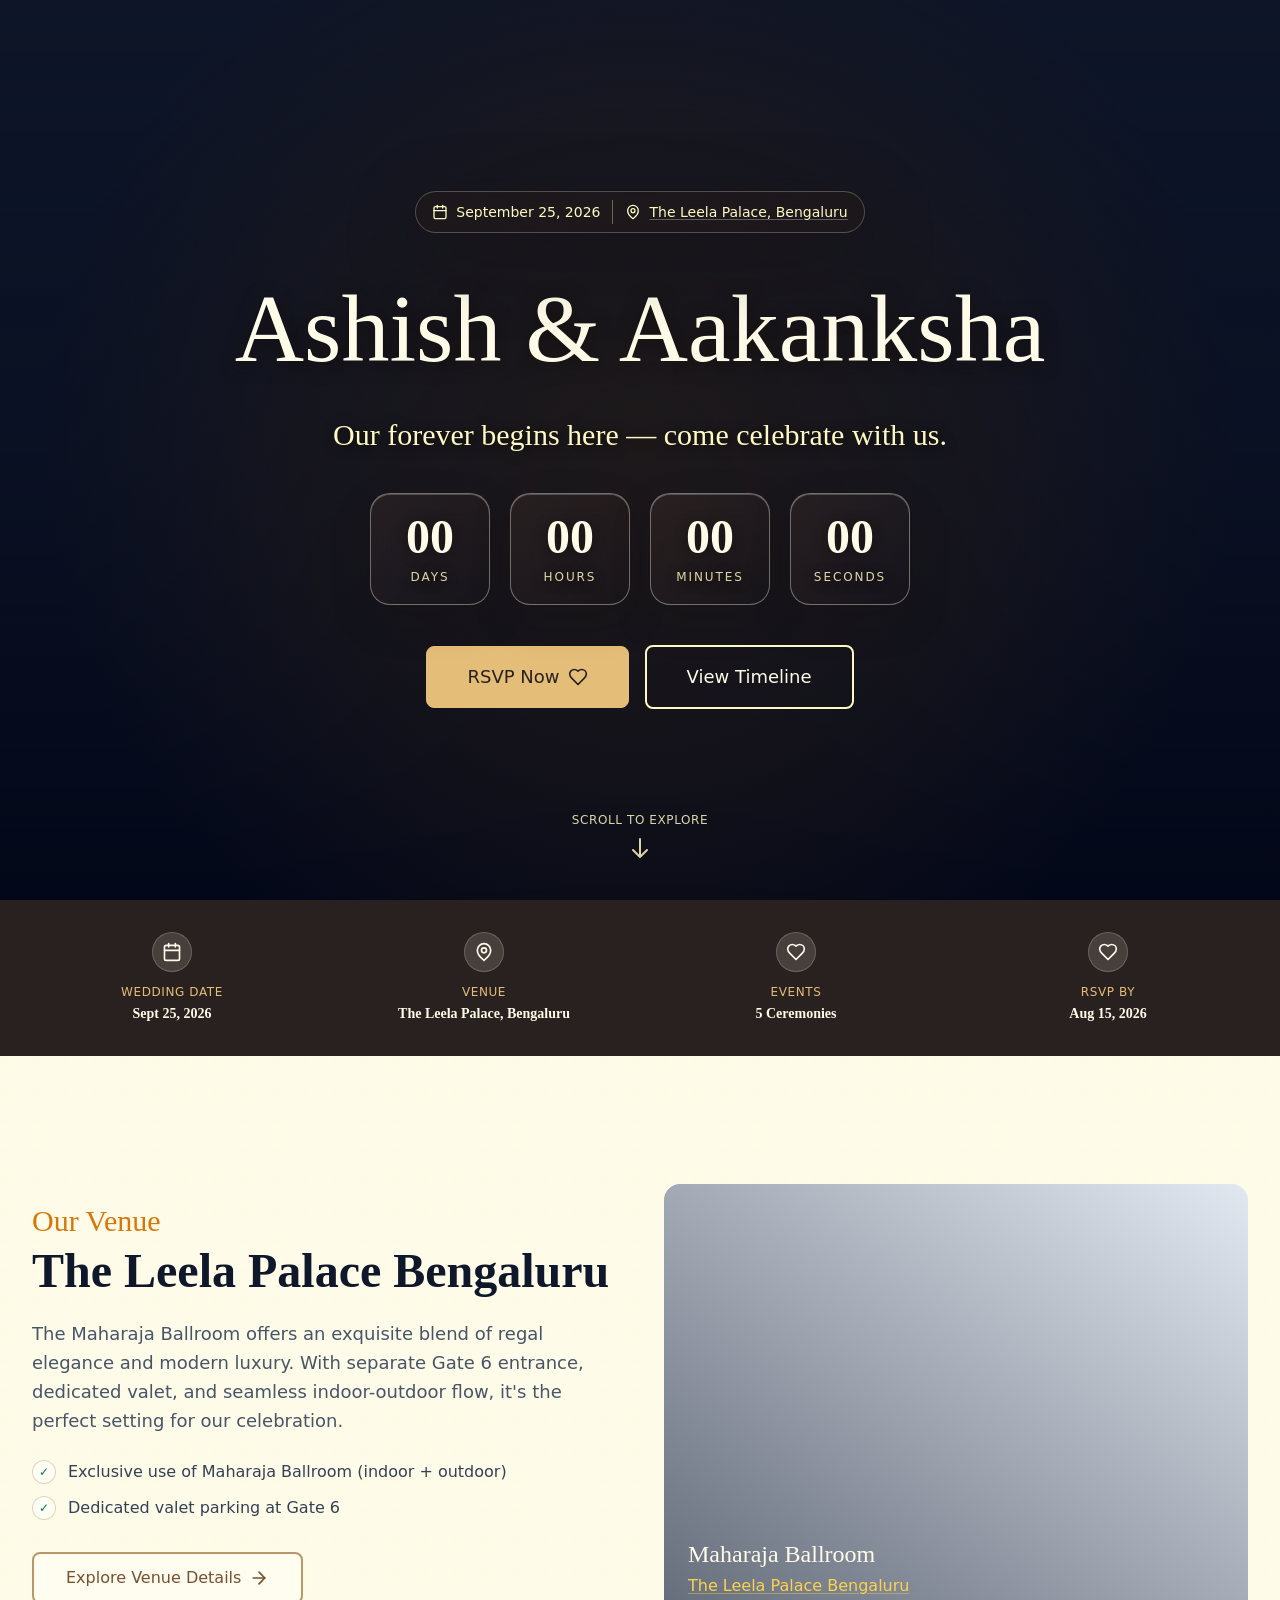
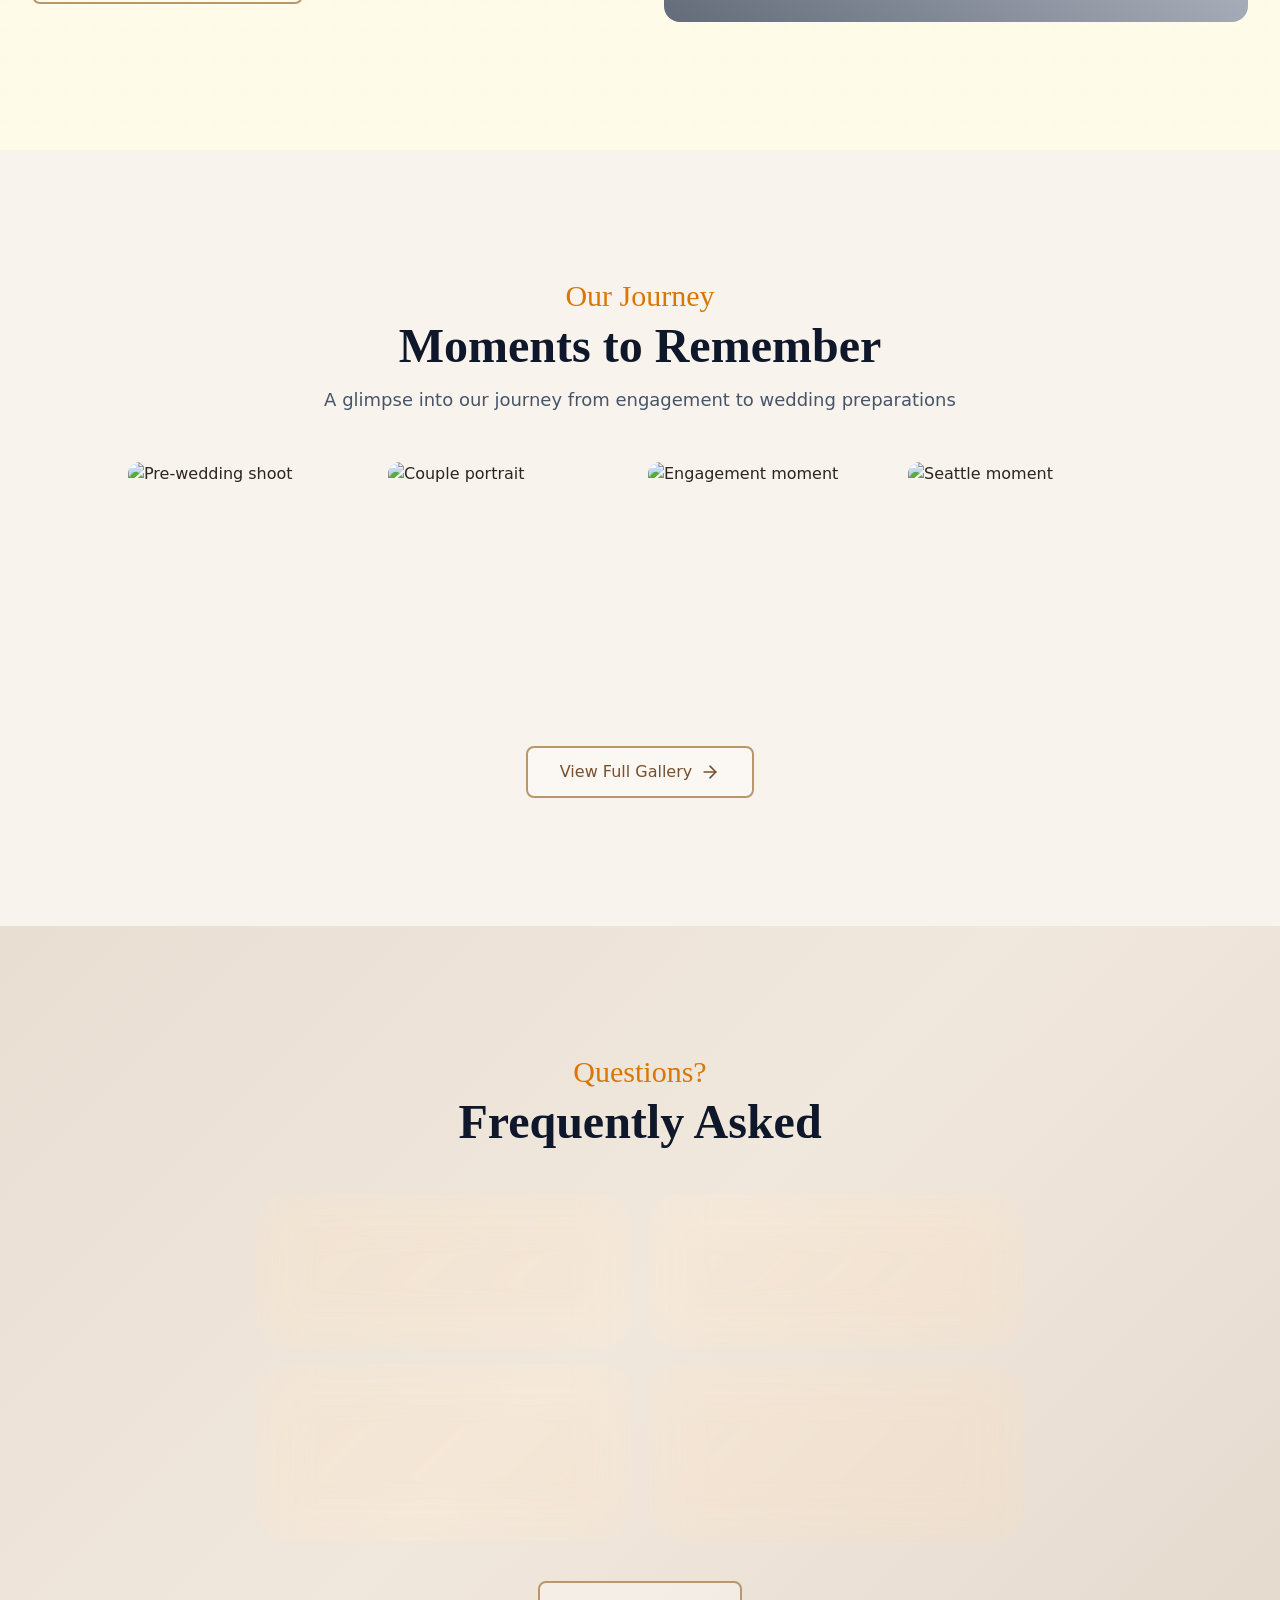
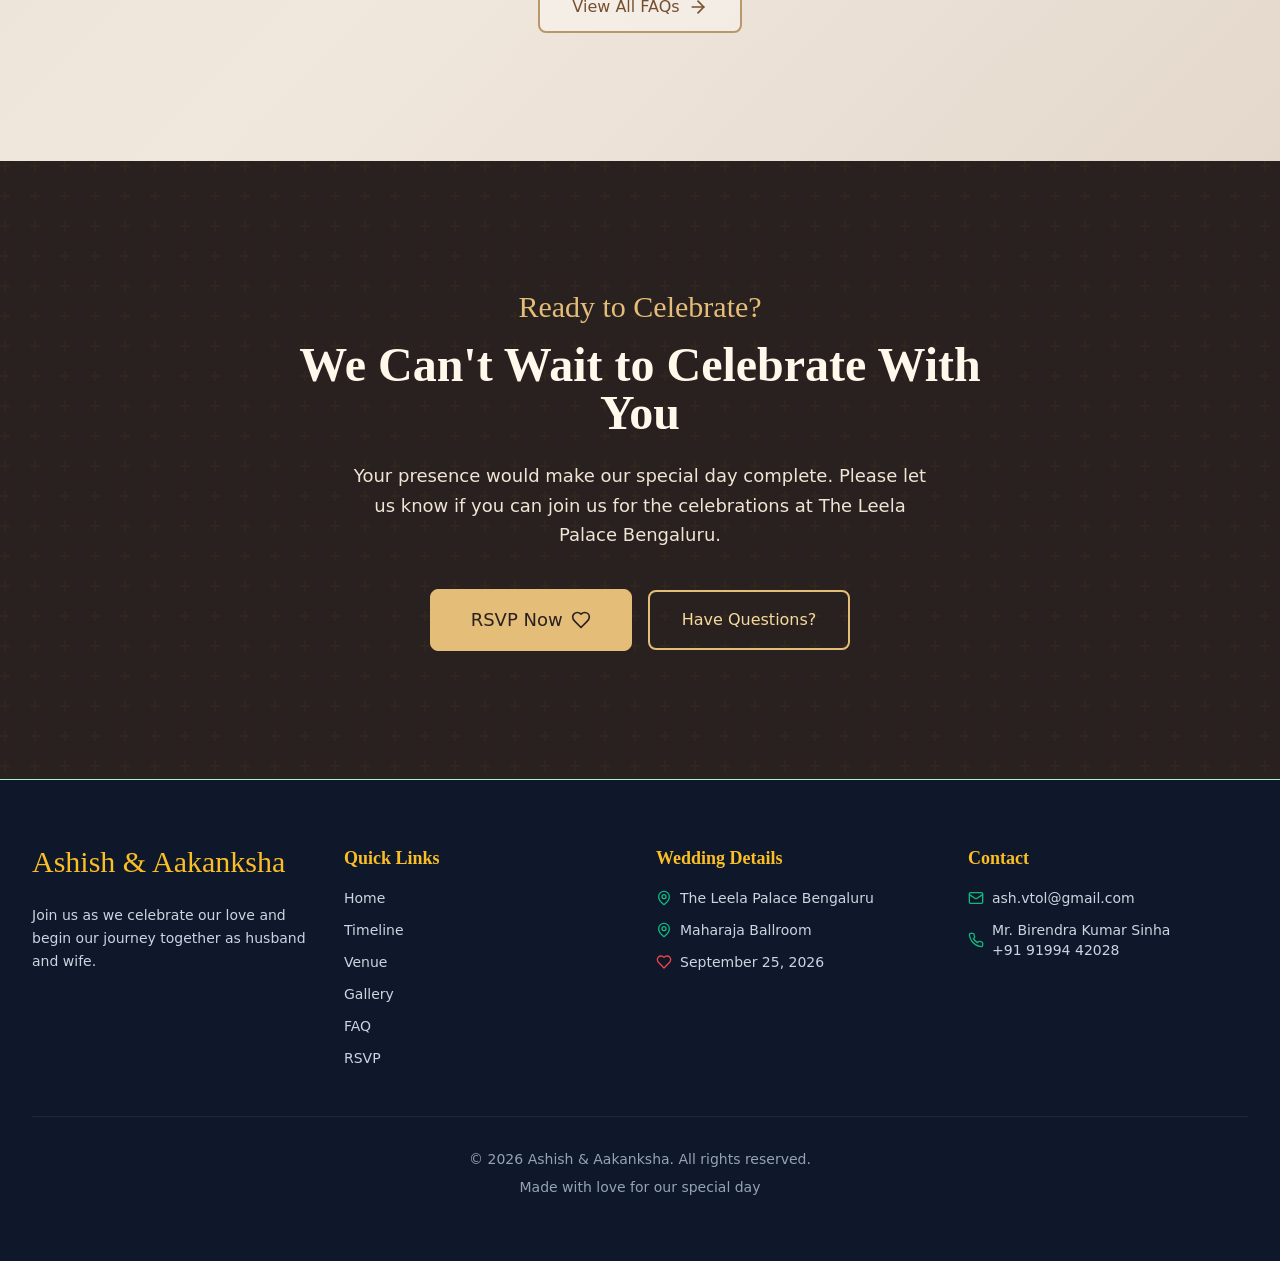
==== commit c2f88de6: "feat: publish latest wedding site export Refreshed FAQ content and homepage preview, shorter hero vi" ====
--- a/temp-wedding-info/index.html
+++ b/temp-wedding-info/index.html
@@ -1 +1 @@
-<!DOCTYPE html><html lang="en" class="scroll-smooth"><head><meta charSet="utf-8"/><meta name="viewport" content="width=device-width, initial-scale=1, maximum-scale=5"/><link rel="stylesheet" href="/temp-wedding-info/next/static/css/cfa030e996d97513.css" data-precedence="next"/><link rel="preload" as="script" fetchPriority="low" href="/temp-wedding-info/next/static/chunks/webpack-ca0e639c443f3bc0.js"/><script src="/temp-wedding-info/next/static/chunks/fd9d1056-8fef90fb5a0b2194.js" async=""></script><script src="/temp-wedding-info/next/static/chunks/117-caa7a76e334f9cc1.js" async=""></script><script src="/temp-wedding-info/next/static/chunks/main-app-a595d10354fdd5b4.js" async=""></script><script src="/temp-wedding-info/next/static/chunks/972-f61722f390f308e6.js" async=""></script><script src="/temp-wedding-info/next/static/chunks/901-72b08f3aa2549d36.js" async=""></script><script src="/temp-wedding-info/next/static/chunks/app/page-43861953b11046f7.js" async=""></script><script src="/temp-wedding-info/next/static/chunks/app/layout-f9865c0121f5cb31.js" async=""></script><meta name="theme-color" content="#064e3b"/><title>Ashish &amp; Aakanksha | Wedding Celebration</title><meta name="description" content="Join us for the wedding celebration of Ashish &amp; Aakanksha on September 25, 2026 at The Leela Palace Bengaluru."/><meta name="robots" content="index, follow"/><meta property="og:title" content="Ashish &amp; Aakanksha | Wedding Celebration"/><meta property="og:description" content="Join us for the wedding celebration of Ashish &amp; Aakanksha on September 25, 2026 at The Leela Palace Bengaluru."/><meta property="og:type" content="website"/><meta name="twitter:card" content="summary_large_image"/><meta name="twitter:title" content="Ashish &amp; Aakanksha | Wedding Celebration"/><meta name="twitter:description" content="Join us for the wedding celebration of Ashish &amp; Aakanksha on September 25, 2026 at The Leela Palace Bengaluru."/><script src="/temp-wedding-info/next/static/chunks/polyfills-42372ed130431b0a.js" noModule=""></script></head><body class="min-h-screen flex flex-col bg-cream-50 antialiased"><header class="absolute top-0 left-0 w-full border-b border-white/20 bg-white/10 backdrop-blur-md z-50" style="opacity:0;transform:translateY(-20px) translateZ(0)"><nav class="container-custom"><div class="flex justify-between h-16 sm:h-20"><div class="flex items-center"><a class="flex-shrink-0 flex items-center" href="/temp-wedding-info"><span class="font-accent text-2xl sm:text-3xl text-cream-50">Ashish &amp; Aakanksha</span></a></div><div class="hidden md:flex md:items-center md:space-x-1 lg:space-x-2"><a class="px-3 py-2 text-sm font-medium text-cream-50/85 hover:text-cream-50 transition-colors rounded-lg hover:bg-white/10" href="/temp-wedding-info">Home</a><a class="px-3 py-2 text-sm font-medium text-cream-50/85 hover:text-cream-50 transition-colors rounded-lg hover:bg-white/10" href="/temp-wedding-info/timeline">Timeline</a><a class="px-3 py-2 text-sm font-medium text-cream-50/85 hover:text-cream-50 transition-colors rounded-lg hover:bg-white/10" href="/temp-wedding-info/venue">Venue</a><a class="px-3 py-2 text-sm font-medium text-cream-50/85 hover:text-cream-50 transition-colors rounded-lg hover:bg-white/10" href="/temp-wedding-info/gallery">Gallery</a><a class="px-3 py-2 text-sm font-medium text-cream-50/85 hover:text-cream-50 transition-colors rounded-lg hover:bg-white/10" href="/temp-wedding-info/faq">FAQ</a><a class="px-3 py-2 text-sm font-medium text-cream-50/85 hover:text-cream-50 transition-colors rounded-lg hover:bg-white/10" href="/temp-wedding-info/rsvp">RSVP</a></div><div class="md:hidden flex items-center"><button class="p-2 text-charcoal-600 hover:text-emerald-700 transition-colors rounded-lg hover:bg-emerald-50" aria-label="Open menu" aria-expanded="false"><svg xmlns="http://www.w3.org/2000/svg" width="24" height="24" viewBox="0 0 24 24" fill="none" stroke="currentColor" stroke-width="2" stroke-linecap="round" stroke-linejoin="round" class="lucide lucide-menu h-6 w-6"><line x1="4" x2="20" y1="12" y2="12"></line><line x1="4" x2="20" y1="6" y2="6"></line><line x1="4" x2="20" y1="18" y2="18"></line></svg></button></div></div></nav></header><main class="flex-grow pt-0"><div class="min-h-full bg-transparent" style="opacity:1;transform:none"><main class="min-h-screen page-ivory"><section class="relative min-h-screen overflow-hidden bg-charcoal-900"><div class="absolute inset-0 z-0"><div data-testid="hero-fallback" class="absolute inset-[-3%] bg-cover bg-center" style="background-image:url(&quot;/photos/193A0214.jpg&quot;);transform:translate3d(0px, 0px, 0) scale(1.08);transition:transform 0.35s cubic-bezier(0.22, 1, 0.36, 1)" aria-hidden="true"></div><video data-testid="hero-video" class="absolute inset-0 h-full w-full object-cover transition-opacity duration-500 opacity-0" src="/temp-wedding-info/videos/Weddingedit.mp4" muted="" autoPlay="" playsInline="" preload="auto" loop="" aria-hidden="true"></video><div class="absolute inset-0 bg-gradient-to-t from-charcoal-950/90 via-charcoal-950/35 to-charcoal-950/10"></div></div><div class="absolute inset-0 z-[1] hero-content-wash pointer-events-none"></div><div class="absolute inset-0 z-[1] overflow-hidden pointer-events-none opacity-40"><div class="absolute rounded-full border border-emerald-200/20" style="width:35px;height:35px;top:25%;left:15%;opacity:0.2;transform:none"></div><div class="absolute rounded-full border border-emerald-200/20" style="width:50px;height:50px;top:40%;left:25%;opacity:0.2;transform:none"></div><div class="absolute rounded-full border border-emerald-200/20" style="width:65px;height:65px;top:55%;left:35%;opacity:0.2;transform:none"></div><div class="absolute rounded-full border border-emerald-200/20" style="width:80px;height:80px;top:70%;left:45%;opacity:0.2;transform:none"></div><div class="absolute rounded-full border border-emerald-200/20" style="width:95px;height:95px;top:85%;left:55%;opacity:0.2;transform:none"></div></div><div class="relative z-10 flex flex-col items-center justify-center min-h-screen px-4 sm:px-6 lg:px-8" style="opacity:1"><div class="hero-content-panel flex items-center gap-3 px-4 py-2 rounded-full mb-12" style="opacity:1;transform:none"><div class="flex items-center gap-2 text-cream-100 text-sm"><svg xmlns="http://www.w3.org/2000/svg" width="24" height="24" viewBox="0 0 24 24" fill="none" stroke="currentColor" stroke-width="2" stroke-linecap="round" stroke-linejoin="round" class="lucide lucide-calendar h-4 w-4"><path d="M8 2v4"></path><path d="M16 2v4"></path><rect width="18" height="18" x="3" y="4" rx="2"></rect><path d="M3 10h18"></path></svg><span class="font-medium">September 25, 2026</span></div><div class="w-px h-6 bg-cream-100/35"></div><div class="flex items-center gap-2 text-cream-100 text-sm"><svg xmlns="http://www.w3.org/2000/svg" width="24" height="24" viewBox="0 0 24 24" fill="none" stroke="currentColor" stroke-width="2" stroke-linecap="round" stroke-linejoin="round" class="lucide lucide-map-pin h-4 w-4"><path d="M20 10c0 6-8 12-8 12s-8-6-8-12a8 8 0 0 1 16 0Z"></path><circle cx="12" cy="10" r="3"></circle></svg><a href="https://maps.app.goo.gl/atkQ97bHKWyYhiyY6" target="_blank" rel="noreferrer" class="font-medium underline decoration-white/30 underline-offset-2 hover:text-white">The Leela Palace, Bengaluru</a></div></div><h1 class="font-accent text-5xl sm:text-7xl lg:text-8xl text-cream-50 mb-10 text-center leading-tight" style="text-shadow:0 3px 18px rgba(20,14,12,0.85);opacity:1;transform:none">Ashish &amp; Aakanksha</h1><p class="font-heading text-xl sm:text-2xl lg:text-3xl text-cream-100 mb-10 text-center max-w-2xl leading-relaxed" style="text-shadow:0 2px 12px rgba(20,14,12,0.85);opacity:1;transform:none">Together with our families, we invite you to share in our joy as we unite in marriage</p><div class="grid grid-cols-4 gap-3 sm:gap-5 mb-10" role="timer" aria-label="Countdown to wedding" style="opacity:1;transform:none"><div class="liquid-glass-countdown flex flex-col items-center justify-center gap-2 p-4 sm:p-5 min-w-0 w-[clamp(4.5rem,16vw,7.5rem)] h-[clamp(5.5rem,14vw,7rem)]"><span class="font-heading text-3xl sm:text-4xl lg:text-5xl font-semibold text-cream-50 tabular-nums leading-none">00</span><span class="font-body text-[0.65rem] sm:text-xs uppercase tracking-[0.16em] text-cream-100/85">Days</span></div><div class="liquid-glass-countdown flex flex-col items-center justify-center gap-2 p-4 sm:p-5 min-w-0 w-[clamp(4.5rem,16vw,7.5rem)] h-[clamp(5.5rem,14vw,7rem)]"><span class="font-heading text-3xl sm:text-4xl lg:text-5xl font-semibold text-cream-50 tabular-nums leading-none">00</span><span class="font-body text-[0.65rem] sm:text-xs uppercase tracking-[0.16em] text-cream-100/85">Hours</span></div><div class="liquid-glass-countdown flex flex-col items-center justify-center gap-2 p-4 sm:p-5 min-w-0 w-[clamp(4.5rem,16vw,7.5rem)] h-[clamp(5.5rem,14vw,7rem)]"><span class="font-heading text-3xl sm:text-4xl lg:text-5xl font-semibold text-cream-50 tabular-nums leading-none">00</span><span class="font-body text-[0.65rem] sm:text-xs uppercase tracking-[0.16em] text-cream-100/85">Minutes</span></div><div class="liquid-glass-countdown flex flex-col items-center justify-center gap-2 p-4 sm:p-5 min-w-0 w-[clamp(4.5rem,16vw,7.5rem)] h-[clamp(5.5rem,14vw,7rem)]"><span class="font-heading text-3xl sm:text-4xl lg:text-5xl font-semibold text-cream-50 tabular-nums leading-none">00</span><span class="font-body text-[0.65rem] sm:text-xs uppercase tracking-[0.16em] text-cream-100/85">Seconds</span></div></div><div class="flex flex-col sm:flex-row items-center gap-4" style="opacity:1;transform:none"><a href="https://forms.gle/3DNa2dA8GWCufc8q9" target="_blank" rel="noreferrer" class="btn-gold w-full sm:w-auto text-lg px-10 py-4" tabindex="0">RSVP Now<svg xmlns="http://www.w3.org/2000/svg" width="24" height="24" viewBox="0 0 24 24" fill="none" stroke="currentColor" stroke-width="2" stroke-linecap="round" stroke-linejoin="round" class="lucide lucide-heart h-5 w-5 ml-2" aria-hidden="true"><path d="M19 14c1.49-1.46 3-3.21 3-5.5A5.5 5.5 0 0 0 16.5 3c-1.76 0-3 .5-4.5 2-1.5-1.5-2.74-2-4.5-2A5.5 5.5 0 0 0 2 8.5c0 2.3 1.5 4.05 3 5.5l7 7Z"></path></svg></a><a href="/temp-wedding-info/timeline" class="w-full sm:w-auto text-lg px-10 py-4 border-2 border-cream-100 text-cream-50 font-medium rounded-lg hover:bg-cream-50/15 hover:text-cream-50 transition-all duration-300 transform hover:scale-105 active:scale-95" tabindex="0">View Timeline</a></div><div class="absolute bottom-10 left-0 right-0 mx-auto w-fit flex flex-col items-center gap-2 text-cream-100/85" style="transform:none"><span class="text-xs font-medium uppercase tracking-wider">Scroll to explore</span><svg class="h-6 w-6" viewBox="0 0 24 24" fill="none" stroke="currentColor" stroke-width="2" style="transform:none"><path stroke-linecap="round" stroke-linejoin="round" d="M19 14l-7 7m0 0l-7-7m7 7V3"></path></svg></div></div></section><section class="dark-info-bar py-6"><div class="container-custom"><div class="grid grid-cols-2 md:grid-cols-4 gap-4 md:gap-8"><a href="https://calendar.google.com/calendar/render?action=TEMPLATE&amp;text=Ashish%20%26%20Aakanksha%20Wedding&amp;dates=20260925T100000/20260925T230000&amp;location=The%20Leela%20Palace%2C%20Bengaluru" target="_blank" rel="noreferrer" class="group flex flex-col items-center gap-1 rounded-xl px-3 py-2 text-center transition-colors hover:bg-white/10"><div class="dark-info-icon flex items-center justify-center w-10 h-10 rounded-full mb-2"><svg xmlns="http://www.w3.org/2000/svg" width="24" height="24" viewBox="0 0 24 24" fill="none" stroke="currentColor" stroke-width="2" stroke-linecap="round" stroke-linejoin="round" class="lucide lucide-calendar h-5 w-5"><path d="M8 2v4"></path><path d="M16 2v4"></path><rect width="18" height="18" x="3" y="4" rx="2"></rect><path d="M3 10h18"></path></svg></div><p class="text-xs uppercase tracking-wider text-[#e4bd78] font-medium">Wedding Date</p><p class="font-heading text-sm font-semibold text-cream-50">Sept 25, 2026</p></a><a href="https://maps.app.goo.gl/atkQ97bHKWyYhiyY6" target="_blank" rel="noreferrer" class="group flex flex-col items-center gap-1 rounded-xl px-3 py-2 text-center transition-colors hover:bg-white/10"><div class="dark-info-icon flex items-center justify-center w-10 h-10 rounded-full mb-2"><svg xmlns="http://www.w3.org/2000/svg" width="24" height="24" viewBox="0 0 24 24" fill="none" stroke="currentColor" stroke-width="2" stroke-linecap="round" stroke-linejoin="round" class="lucide lucide-map-pin h-5 w-5"><path d="M20 10c0 6-8 12-8 12s-8-6-8-12a8 8 0 0 1 16 0Z"></path><circle cx="12" cy="10" r="3"></circle></svg></div><p class="text-xs uppercase tracking-wider text-[#e4bd78] font-medium">Venue</p><p class="font-heading text-sm font-semibold text-cream-50">The Leela Palace, Bengaluru</p></a><a class="group flex flex-col items-center gap-1 rounded-xl px-3 py-2 text-center transition-colors hover:bg-white/10" href="/temp-wedding-info/timeline"><div class="dark-info-icon flex items-center justify-center w-10 h-10 rounded-full mb-2"><svg xmlns="http://www.w3.org/2000/svg" width="24" height="24" viewBox="0 0 24 24" fill="none" stroke="currentColor" stroke-width="2" stroke-linecap="round" stroke-linejoin="round" class="lucide lucide-heart h-5 w-5"><path d="M19 14c1.49-1.46 3-3.21 3-5.5A5.5 5.5 0 0 0 16.5 3c-1.76 0-3 .5-4.5 2-1.5-1.5-2.74-2-4.5-2A5.5 5.5 0 0 0 2 8.5c0 2.3 1.5 4.05 3 5.5l7 7Z"></path></svg></div><p class="text-xs uppercase tracking-wider text-[#e4bd78] font-medium">Events</p><p class="font-heading text-sm font-semibold text-cream-50">5 Ceremonies</p></a><a href="https://forms.gle/3DNa2dA8GWCufc8q9" target="_blank" rel="noreferrer" class="group flex flex-col items-center gap-1 rounded-xl px-3 py-2 text-center transition-colors hover:bg-white/10"><div class="dark-info-icon flex items-center justify-center w-10 h-10 rounded-full mb-2"><svg xmlns="http://www.w3.org/2000/svg" width="24" height="24" viewBox="0 0 24 24" fill="none" stroke="currentColor" stroke-width="2" stroke-linecap="round" stroke-linejoin="round" class="lucide lucide-heart h-5 w-5"><path d="M19 14c1.49-1.46 3-3.21 3-5.5A5.5 5.5 0 0 0 16.5 3c-1.76 0-3 .5-4.5 2-1.5-1.5-2.74-2-4.5-2A5.5 5.5 0 0 0 2 8.5c0 2.3 1.5 4.05 3 5.5l7 7Z"></path></svg></div><p class="text-xs uppercase tracking-wider text-[#e4bd78] font-medium">RSVP By</p><p class="font-heading text-sm font-semibold text-cream-50">Aug 15, 2026</p></a></div></div></section><section class="section bg-cream-50 relative overflow-hidden"><div class="absolute inset-0 opacity-5" style="background-image:url(&quot;data:image/svg+xml,%3Csvg width=&#x27;60&#x27; height=&#x27;60&#x27; viewBox=&#x27;0 0 60 60&#x27; xmlns=&#x27;http://www.w3.org/2000/svg&#x27;%3E%3Cg fill=&#x27;none&#x27; fill-rule=&#x27;evenodd&#x27;%3E%3Cg fill=&#x27;%23f59e0b&#x27; fill-opacity=&#x27;0.4&#x27;%3E%3Cpath d=&#x27;M36 34v-4h-2v4h-4v2h4v4h2v-4h4v-2h-4zm0-30V0h-2v4h-4v2h4v4h2V6h4V4h-4zM6 34v-4H4v4H0v2h4v4h2v-4h4v-2H6zM6 4V0H4v4H0v2h4v4h2V6h4V4H6z&#x27;/%3E%3C/g%3E%3C/g%3E%3C/svg%3E&quot;)"></div><div class="container-custom relative"><div class="grid lg:grid-cols-2 gap-12 items-center"><div><p class="font-accent text-3xl text-gold-600 mb-2">Our Venue</p><h2 class="font-heading text-4xl sm:text-5xl font-semibold text-charcoal-900 mb-6">The Leela Palace Bengaluru</h2><p class="text-lg text-charcoal-600 mb-6 leading-relaxed">The Maharaja Ballroom offers an exquisite blend of regal elegance and modern luxury. With separate Gate 6 entrance, dedicated valet, and seamless indoor-outdoor flow, it&#x27;s the perfect setting for our celebration.</p><ul class="space-y-3 mb-8"><li class="flex items-center gap-3 text-charcoal-700"><span class="icon-glass flex-shrink-0 w-6 h-6 rounded-full flex items-center justify-center"><span class="text-emerald-700 text-xs">✓</span></span>Exclusive use of Maharaja Ballroom (indoor + outdoor)</li><li class="flex items-center gap-3 text-charcoal-700"><span class="icon-glass flex-shrink-0 w-6 h-6 rounded-full flex items-center justify-center"><span class="text-emerald-700 text-xs">✓</span></span>Dedicated valet parking at Gate 6</li></ul><a class="cta-secondary-light inline-flex items-center gap-2 px-8 py-3 rounded-lg font-medium transition-all duration-300" href="/temp-wedding-info/venue">Explore Venue Details<svg xmlns="http://www.w3.org/2000/svg" width="24" height="24" viewBox="0 0 24 24" fill="none" stroke="currentColor" stroke-width="2" stroke-linecap="round" stroke-linejoin="round" class="lucide lucide-arrow-right h-5 w-5"><path d="M5 12h14"></path><path d="m12 5 7 7-7 7"></path></svg></a></div><div class="relative aspect-[4/3] rounded-2xl overflow-hidden bg-charcoal-200"><div class="absolute inset-0 bg-cover bg-center" style="background-image:url(&quot;/photos/venue/Maharaja-Ballroom-Social.jpg&quot;)"></div><div class="absolute inset-0 bg-gradient-to-tr from-charcoal-900/60 to-transparent"></div><div class="absolute bottom-6 left-6 right-6 text-cream-50"><p class="font-accent text-2xl mb-1">Maharaja Ballroom</p><a href="https://maps.app.goo.gl/atkQ97bHKWyYhiyY6" target="_blank" rel="noreferrer" class="text-gold-300 underline decoration-gold-300/40 underline-offset-2 hover:text-gold-200">The Leela Palace Bengaluru</a></div></div></div></div></section><section class="section page-ivory"><div class="container-custom"><div class="text-center mb-12"><p class="font-accent text-3xl text-gold-600 mb-2">Our Journey</p><h2 class="font-heading text-4xl sm:text-5xl font-semibold text-charcoal-900">Moments to Remember</h2><p class="mt-4 text-lg text-charcoal-600 max-w-2xl mx-auto">A glimpse into our journey from engagement to wedding preparations</p></div><div class="mx-auto grid max-w-5xl grid-cols-2 gap-4 md:grid-cols-4"><div class="relative aspect-square rounded-xl overflow-hidden group cursor-pointer"><img src="/temp-wedding-info/photos/193A0214.jpg" alt="Pre-wedding shoot" class="w-full h-full object-cover transition-transform duration-500 group-hover:scale-105" loading="lazy"/><div class="absolute inset-0 bg-gradient-to-t from-black/60 to-transparent opacity-0 group-hover:opacity-100 transition-opacity duration-300"></div><div class="absolute bottom-3 left-3 right-3 text-cream-50 opacity-0 group-hover:opacity-100 transition-all duration-300 translate-y-2 group-hover:translate-y-0"><p class="text-xs font-medium">Pre-Wedding</p><p class="text-[10px] opacity-80">Pre-wedding shoot</p></div></div><div class="relative aspect-square rounded-xl overflow-hidden group cursor-pointer"><img src="/temp-wedding-info/photos/193A0402.jpg" alt="Couple portrait" class="w-full h-full object-cover transition-transform duration-500 group-hover:scale-105" loading="lazy"/><div class="absolute inset-0 bg-gradient-to-t from-black/60 to-transparent opacity-0 group-hover:opacity-100 transition-opacity duration-300"></div><div class="absolute bottom-3 left-3 right-3 text-cream-50 opacity-0 group-hover:opacity-100 transition-all duration-300 translate-y-2 group-hover:translate-y-0"><p class="text-xs font-medium">Pre-Wedding</p><p class="text-[10px] opacity-80">Couple portrait</p></div></div><div class="relative aspect-square rounded-xl overflow-hidden group cursor-pointer"><img src="/temp-wedding-info/photos/Pune-3-engagement.jpg" alt="Engagement moment" class="w-full h-full object-cover transition-transform duration-500 group-hover:scale-105" loading="lazy"/><div class="absolute inset-0 bg-gradient-to-t from-black/60 to-transparent opacity-0 group-hover:opacity-100 transition-opacity duration-300"></div><div class="absolute bottom-3 left-3 right-3 text-cream-50 opacity-0 group-hover:opacity-100 transition-all duration-300 translate-y-2 group-hover:translate-y-0"><p class="text-xs font-medium">Engagement</p><p class="text-[10px] opacity-80">Engagement moment</p></div></div><div class="relative aspect-square rounded-xl overflow-hidden group cursor-pointer"><img src="/temp-wedding-info/photos/Seattle-1.jpg" alt="Seattle moment" class="w-full h-full object-cover transition-transform duration-500 group-hover:scale-105" loading="lazy"/><div class="absolute inset-0 bg-gradient-to-t from-black/60 to-transparent opacity-0 group-hover:opacity-100 transition-opacity duration-300"></div><div class="absolute bottom-3 left-3 right-3 text-cream-50 opacity-0 group-hover:opacity-100 transition-all duration-300 translate-y-2 group-hover:translate-y-0"><p class="text-xs font-medium">Pre-Wedding</p><p class="text-[10px] opacity-80">Seattle moment</p></div></div></div><div class="mt-10 text-center"><a class="cta-secondary-light inline-flex items-center gap-2 px-8 py-3 rounded-lg font-medium transition-all duration-300" href="/temp-wedding-info/gallery">View Full Gallery<svg xmlns="http://www.w3.org/2000/svg" width="24" height="24" viewBox="0 0 24 24" fill="none" stroke="currentColor" stroke-width="2" stroke-linecap="round" stroke-linejoin="round" class="lucide lucide-arrow-right h-5 w-5"><path d="M5 12h14"></path><path d="m12 5 7 7-7 7"></path></svg></a></div></div></section><section class="section bg-cream-50"><div class="container-custom"><div class="text-center mb-12"><p class="font-accent text-3xl text-gold-600 mb-2">Questions?</p><h2 class="font-heading text-4xl sm:text-5xl font-semibold text-charcoal-900">Frequently Asked</h2></div><div class="grid md:grid-cols-2 gap-4 max-w-3xl mx-auto"><div class="card p-6 group animate-fade-in" style="animation-delay:0ms"><h3 class="font-heading text-lg font-medium text-[#211734] tracking-[-0.01em] mb-2">What are the wedding dates and times?</h3><p class="text-charcoal-600 text-sm leading-relaxed">Sept 24: Pooja (10 AM) &amp; Mehendi (7 PM) at Home. Sept 25: Haldi (9 AM), Shaadi (4 PM), Reception (8 PM) at The Leela Palace.</p></div><div class="card p-6 group animate-fade-in" style="animation-delay:100ms"><h3 class="font-heading text-lg font-medium text-[#211734] tracking-[-0.01em] mb-2">Where is the venue?</h3><p class="text-charcoal-600 text-sm leading-relaxed">The Leela Palace Bengaluru, Maharaja Ballroom, 23 Old Airport Road. Gate 6 entrance with valet parking.</p></div><div class="card p-6 group animate-fade-in" style="animation-delay:200ms"><h3 class="font-heading text-lg font-medium text-[#211734] tracking-[-0.01em] mb-2">What is the dress code?</h3><p class="text-charcoal-600 text-sm leading-relaxed">Traditional Indian wear for all events. Yellow/orange for Haldi. Formal Indian attire for Shaadi &amp; Reception.</p></div><div class="card p-6 group animate-fade-in" style="animation-delay:300ms"><h3 class="font-heading text-lg font-medium text-[#211734] tracking-[-0.01em] mb-2">What is the RSVP deadline?</h3><p class="text-charcoal-600 text-sm leading-relaxed">Please RSVP by August 31, 2026 via this website or email ashish.aakanksha.wedding@gmail.com</p></div></div><div class="mt-10 text-center"><a class="cta-secondary-light inline-flex items-center gap-2 px-8 py-3 rounded-lg font-medium transition-all duration-300" href="/temp-wedding-info/faq">View All FAQs<svg xmlns="http://www.w3.org/2000/svg" width="24" height="24" viewBox="0 0 24 24" fill="none" stroke="currentColor" stroke-width="2" stroke-linecap="round" stroke-linejoin="round" class="lucide lucide-arrow-right h-5 w-5"><path d="M5 12h14"></path><path d="m12 5 7 7-7 7"></path></svg></a></div></div></section><section class="section relative overflow-hidden bg-[#29211f]"><div class="absolute inset-0 opacity-10" style="background-image:url(&quot;data:image/svg+xml,%3Csvg width=&#x27;60&#x27; height=&#x27;60&#x27; viewBox=&#x27;0 0 60 60&#x27; xmlns=&#x27;http://www.w3.org/2000/svg&#x27;%3E%3Cg fill=&#x27;none&#x27; fill-rule=&#x27;evenodd&#x27;%3E%3Cg fill=&#x27;%23f59e0b&#x27; fill-opacity=&#x27;0.4&#x27;%3E%3Cpath d=&#x27;M36 34v-4h-2v4h-4v2h4v4h2v-4h4v-2h-4zm0-30V0h-2v4h-4v2h4v4h2V6h4V4h-4zM6 34v-4H4v4H0v2h4v4h2v-4h4v-2H6zM6 4V0H4v4H0v2h4v4h2V6h4V4H6z&#x27;/%3E%3C/g%3E%3C/g%3E%3C/svg%3E&quot;)"></div><div class="container-custom relative text-center"><div class="max-w-3xl mx-auto"><p class="font-accent text-3xl text-[#e4bd78] mb-4">Ready to Celebrate?</p><h2 class="font-heading text-4xl sm:text-5xl font-semibold text-[#fff8eb] mb-6">We Can&#x27;t Wait to Celebrate With You</h2><p class="text-lg text-[#f0e5d5] mb-10 max-w-xl mx-auto leading-relaxed">Your presence would make our special day complete. Please let us know if you can join us for the celebrations at The Leela Palace Bengaluru.</p><div class="flex flex-col sm:flex-row items-center justify-center gap-4"><a href="https://forms.gle/3DNa2dA8GWCufc8q9" target="_blank" rel="noreferrer" class="btn-gold text-lg px-10 py-4">RSVP Now<svg xmlns="http://www.w3.org/2000/svg" width="24" height="24" viewBox="0 0 24 24" fill="none" stroke="currentColor" stroke-width="2" stroke-linecap="round" stroke-linejoin="round" class="lucide lucide-heart h-5 w-5 ml-2"><path d="M19 14c1.49-1.46 3-3.21 3-5.5A5.5 5.5 0 0 0 16.5 3c-1.76 0-3 .5-4.5 2-1.5-1.5-2.74-2-4.5-2A5.5 5.5 0 0 0 2 8.5c0 2.3 1.5 4.05 3 5.5l7 7Z"></path></svg></a><a class="inline-flex items-center gap-2 px-8 py-4 border-2 border-[#e4bd78] text-[#f5d99e] font-medium rounded-lg hover:bg-[#e4bd78]/10 transition-all duration-300" href="/temp-wedding-info/faq">Have Questions?</a></div></div></div></section></main></div></main><footer class="border-t border-emerald-200 bg-charcoal-900 text-cream-50"><div class="container-custom py-12 sm:py-16"><div class="grid grid-cols-1 gap-8 sm:grid-cols-2 lg:grid-cols-4"><div class="lg:col-span-1"><a class="flex-shrink-0 flex items-center mb-6" href="/temp-wedding-info"><span class="font-accent text-3xl text-gold-400">Ashish &amp; Aakanksha</span></a><p class="text-charcoal-300 text-sm leading-relaxed">Join us as we celebrate our love and begin our journey together as husband and wife.</p></div><div><h4 class="font-heading text-lg font-semibold text-gold-400 mb-4">Quick Links</h4><nav class="space-y-3"><a class="text-charcoal-300 hover:text-gold-400 transition-colors text-sm block" href="/temp-wedding-info">Home</a><a class="text-charcoal-300 hover:text-gold-400 transition-colors text-sm block" href="/temp-wedding-info/timeline">Timeline</a><a class="text-charcoal-300 hover:text-gold-400 transition-colors text-sm block" href="/temp-wedding-info/venue">Venue</a><a class="text-charcoal-300 hover:text-gold-400 transition-colors text-sm block" href="/temp-wedding-info/gallery">Gallery</a><a class="text-charcoal-300 hover:text-gold-400 transition-colors text-sm block" href="/temp-wedding-info/faq">FAQ</a><a href="https://forms.gle/3DNa2dA8GWCufc8q9" target="_blank" rel="noreferrer" class="text-charcoal-300 hover:text-gold-400 transition-colors text-sm block">RSVP</a></nav></div><div><h4 class="font-heading text-lg font-semibold text-gold-400 mb-4">Wedding Details</h4><div class="space-y-3 text-sm text-charcoal-300"><div class="flex items-center gap-2"><svg xmlns="http://www.w3.org/2000/svg" width="24" height="24" viewBox="0 0 24 24" fill="none" stroke="currentColor" stroke-width="2" stroke-linecap="round" stroke-linejoin="round" class="lucide lucide-map-pin h-4 w-4 text-emerald-500"><path d="M20 10c0 6-8 12-8 12s-8-6-8-12a8 8 0 0 1 16 0Z"></path><circle cx="12" cy="10" r="3"></circle></svg><span>The Leela Palace Bengaluru</span></div><div class="flex items-center gap-2"><svg xmlns="http://www.w3.org/2000/svg" width="24" height="24" viewBox="0 0 24 24" fill="none" stroke="currentColor" stroke-width="2" stroke-linecap="round" stroke-linejoin="round" class="lucide lucide-map-pin h-4 w-4 text-emerald-500"><path d="M20 10c0 6-8 12-8 12s-8-6-8-12a8 8 0 0 1 16 0Z"></path><circle cx="12" cy="10" r="3"></circle></svg><span>Maharaja Ballroom</span></div><div class="flex items-center gap-2"><svg xmlns="http://www.w3.org/2000/svg" width="24" height="24" viewBox="0 0 24 24" fill="none" stroke="currentColor" stroke-width="2" stroke-linecap="round" stroke-linejoin="round" class="lucide lucide-heart h-4 w-4 text-ruby-500"><path d="M19 14c1.49-1.46 3-3.21 3-5.5A5.5 5.5 0 0 0 16.5 3c-1.76 0-3 .5-4.5 2-1.5-1.5-2.74-2-4.5-2A5.5 5.5 0 0 0 2 8.5c0 2.3 1.5 4.05 3 5.5l7 7Z"></path></svg><span>September 25, 2026</span></div></div></div><div><h4 class="font-heading text-lg font-semibold text-gold-400 mb-4">Contact</h4><div class="space-y-3 text-sm text-charcoal-300"><a href="mailto:ash.vtol@gmail.com" class="flex items-center gap-2 hover:text-gold-400 transition-colors"><svg xmlns="http://www.w3.org/2000/svg" width="24" height="24" viewBox="0 0 24 24" fill="none" stroke="currentColor" stroke-width="2" stroke-linecap="round" stroke-linejoin="round" class="lucide lucide-mail h-4 w-4 text-emerald-500"><rect width="20" height="16" x="2" y="4" rx="2"></rect><path d="m22 7-8.97 5.7a1.94 1.94 0 0 1-2.06 0L2 7"></path></svg><span>ash.vtol@gmail.com</span></a><div class="flex items-center gap-2"><svg xmlns="http://www.w3.org/2000/svg" width="24" height="24" viewBox="0 0 24 24" fill="none" stroke="currentColor" stroke-width="2" stroke-linecap="round" stroke-linejoin="round" class="lucide lucide-phone h-4 w-4 text-emerald-500"><path d="M22 16.92v3a2 2 0 0 1-2.18 2 19.79 19.79 0 0 1-8.63-3.07 19.5 19.5 0 0 1-6-6 19.79 19.79 0 0 1-3.07-8.67A2 2 0 0 1 4.11 2h3a2 2 0 0 1 2 1.72 12.84 12.84 0 0 0 .7 2.81 2 2 0 0 1-.45 2.11L8.09 9.91a16 16 0 0 0 6 6l1.27-1.27a2 2 0 0 1 2.11-.45 12.84 12.84 0 0 0 2.81.7A2 2 0 0 1 22 16.92z"></path></svg><span>Mr. Birendra Kumar Sinha<br/>+91 91994 42028</span></div></div></div></div><div class="mt-12 pt-8 border-t border-charcoal-800 text-center text-sm text-charcoal-400"><p>© <!-- -->2026<!-- --> Ashish &amp; Aakanksha. All rights reserved.</p><p class="mt-2">Made with love for our special day</p></div></div></footer><script src="/temp-wedding-info/next/static/chunks/webpack-ca0e639c443f3bc0.js" async=""></script><script>(self.__next_f=self.__next_f||[]).push([0]);self.__next_f.push([2,null])</script><script>self.__next_f.push([1,"1:HL[\"/temp-wedding-info/next/static/css/cfa030e996d97513.css\",\"style\"]\n"])</script><script>self.__next_f.push([1,"2:I[2846,[],\"\"]\n4:I[4880,[\"972\",\"static/chunks/972-f61722f390f308e6.js\",\"901\",\"static/chunks/901-72b08f3aa2549d36.js\",\"931\",\"static/chunks/app/page-43861953b11046f7.js\"],\"default\"]\n5:I[2972,[\"972\",\"static/chunks/972-f61722f390f308e6.js\",\"901\",\"static/chunks/901-72b08f3aa2549d36.js\",\"931\",\"static/chunks/app/page-43861953b11046f7.js\"],\"\"]\n6:I[7515,[\"972\",\"static/chunks/972-f61722f390f308e6.js\",\"901\",\"static/chunks/901-72b08f3aa2549d36.js\",\"931\",\"static/chunks/app/page-43861953b11046f7.js\"],\"default\"]\n7:I[2831,[\"972\",\"static/chunks/972-f61722f390f308e6.js\",\"901\",\"static/chunks/901-72b08f3aa2549d36.js\",\"185\",\"static/chunks/app/layout-f9865c0121f5cb31.js\"],\"default\"]\n8:I[7868,[\"972\",\"static/chunks/972-f61722f390f308e6.js\",\"901\",\"static/chunks/901-72b08f3aa2549d36.js\",\"185\",\"static/chunks/app/layout-f9865c0121f5cb31.js\"],\"default\"]\n9:I[4707,[],\"\"]\na:I[6423,[],\"\"]\nb:I[205,[\"972\",\"static/chunks/972-f61722f390f308e6.js\",\"901\",\"static/chunks/901-72b08f3aa2549d36.js\",\"185\",\"static/chunks/app/layout-f9865c0121f5cb31.js\"],\"default\"]\nd:I[1060,[],\"\"]\ne:[]\n"])</script><script>self.__next_f.push([1,"0:[\"$\",\"$L2\",null,{\"buildId\":\"Mjin3y7cqpmYlQ3XslQJv\",\"assetPrefix\":\"/temp-wedding-info\",\"urlParts\":[\"\",\"\"],\"initialTree\":[\"\",{\"children\":[\"__PAGE__\",{}]},\"$undefined\",\"$undefined\",true],\"initialSeedData\":[\"\",{\"children\":[\"__PAGE__\",{},[[\"$L3\",[\"$\",\"main\",null,{\"className\":\"min-h-screen page-ivory\",\"children\":[[\"$\",\"$L4\",null,{}],[\"$\",\"section\",null,{\"className\":\"dark-info-bar py-6\",\"children\":[\"$\",\"div\",null,{\"className\":\"container-custom\",\"children\":[\"$\",\"div\",null,{\"className\":\"grid grid-cols-2 md:grid-cols-4 gap-4 md:gap-8\",\"children\":[[\"$\",\"a\",null,{\"href\":\"https://calendar.google.com/calendar/render?action=TEMPLATE\u0026text=Ashish%20%26%20Aakanksha%20Wedding\u0026dates=20260925T100000/20260925T230000\u0026location=The%20Leela%20Palace%2C%20Bengaluru\",\"target\":\"_blank\",\"rel\":\"noreferrer\",\"className\":\"group flex flex-col items-center gap-1 rounded-xl px-3 py-2 text-center transition-colors hover:bg-white/10\",\"children\":[[\"$\",\"div\",null,{\"className\":\"dark-info-icon flex items-center justify-center w-10 h-10 rounded-full mb-2\",\"children\":[\"$\",\"svg\",null,{\"xmlns\":\"http://www.w3.org/2000/svg\",\"width\":24,\"height\":24,\"viewBox\":\"0 0 24 24\",\"fill\":\"none\",\"stroke\":\"currentColor\",\"strokeWidth\":2,\"strokeLinecap\":\"round\",\"strokeLinejoin\":\"round\",\"className\":\"lucide lucide-calendar h-5 w-5\",\"children\":[[\"$\",\"path\",\"1cmpym\",{\"d\":\"M8 2v4\"}],[\"$\",\"path\",\"4m81vk\",{\"d\":\"M16 2v4\"}],[\"$\",\"rect\",\"1hopcy\",{\"width\":\"18\",\"height\":\"18\",\"x\":\"3\",\"y\":\"4\",\"rx\":\"2\"}],[\"$\",\"path\",\"8toen8\",{\"d\":\"M3 10h18\"}],\"$undefined\"]}]}],[\"$\",\"p\",null,{\"className\":\"text-xs uppercase tracking-wider text-[#e4bd78] font-medium\",\"children\":\"Wedding Date\"}],[\"$\",\"p\",null,{\"className\":\"font-heading text-sm font-semibold text-cream-50\",\"children\":\"Sept 25, 2026\"}]]}],[\"$\",\"a\",null,{\"href\":\"https://maps.app.goo.gl/atkQ97bHKWyYhiyY6\",\"target\":\"_blank\",\"rel\":\"noreferrer\",\"className\":\"group flex flex-col items-center gap-1 rounded-xl px-3 py-2 text-center transition-colors hover:bg-white/10\",\"children\":[[\"$\",\"div\",null,{\"className\":\"dark-info-icon flex items-center justify-center w-10 h-10 rounded-full mb-2\",\"children\":[\"$\",\"svg\",null,{\"xmlns\":\"http://www.w3.org/2000/svg\",\"width\":24,\"height\":24,\"viewBox\":\"0 0 24 24\",\"fill\":\"none\",\"stroke\":\"currentColor\",\"strokeWidth\":2,\"strokeLinecap\":\"round\",\"strokeLinejoin\":\"round\",\"className\":\"lucide lucide-map-pin h-5 w-5\",\"children\":[[\"$\",\"path\",\"2oe9fu\",{\"d\":\"M20 10c0 6-8 12-8 12s-8-6-8-12a8 8 0 0 1 16 0Z\"}],[\"$\",\"circle\",\"ilqhr7\",{\"cx\":\"12\",\"cy\":\"10\",\"r\":\"3\"}],\"$undefined\"]}]}],[\"$\",\"p\",null,{\"className\":\"text-xs uppercase tracking-wider text-[#e4bd78] font-medium\",\"children\":\"Venue\"}],[\"$\",\"p\",null,{\"className\":\"font-heading text-sm font-semibold text-cream-50\",\"children\":\"The Leela Palace, Bengaluru\"}]]}],[\"$\",\"$L5\",null,{\"href\":\"/timeline\",\"className\":\"group flex flex-col items-center gap-1 rounded-xl px-3 py-2 text-center transition-colors hover:bg-white/10\",\"children\":[[\"$\",\"div\",null,{\"className\":\"dark-info-icon flex items-center justify-center w-10 h-10 rounded-full mb-2\",\"children\":[\"$\",\"svg\",null,{\"xmlns\":\"http://www.w3.org/2000/svg\",\"width\":24,\"height\":24,\"viewBox\":\"0 0 24 24\",\"fill\":\"none\",\"stroke\":\"currentColor\",\"strokeWidth\":2,\"strokeLinecap\":\"round\",\"strokeLinejoin\":\"round\",\"className\":\"lucide lucide-heart h-5 w-5\",\"children\":[[\"$\",\"path\",\"c3ymky\",{\"d\":\"M19 14c1.49-1.46 3-3.21 3-5.5A5.5 5.5 0 0 0 16.5 3c-1.76 0-3 .5-4.5 2-1.5-1.5-2.74-2-4.5-2A5.5 5.5 0 0 0 2 8.5c0 2.3 1.5 4.05 3 5.5l7 7Z\"}],\"$undefined\"]}]}],[\"$\",\"p\",null,{\"className\":\"text-xs uppercase tracking-wider text-[#e4bd78] font-medium\",\"children\":\"Events\"}],[\"$\",\"p\",null,{\"className\":\"font-heading text-sm font-semibold text-cream-50\",\"children\":\"5 Ceremonies\"}]]}],[\"$\",\"a\",null,{\"href\":\"https://forms.gle/3DNa2dA8GWCufc8q9\",\"target\":\"_blank\",\"rel\":\"noreferrer\",\"className\":\"group flex flex-col items-center gap-1 rounded-xl px-3 py-2 text-center transition-colors hover:bg-white/10\",\"children\":[[\"$\",\"div\",null,{\"className\":\"dark-info-icon flex items-center justify-center w-10 h-10 rounded-full mb-2\",\"children\":[\"$\",\"svg\",null,{\"xmlns\":\"http://www.w3.org/2000/svg\",\"width\":24,\"height\":24,\"viewBox\":\"0 0 24 24\",\"fill\":\"none\",\"stroke\":\"currentColor\",\"strokeWidth\":2,\"strokeLinecap\":\"round\",\"strokeLinejoin\":\"round\",\"className\":\"lucide lucide-heart h-5 w-5\",\"children\":[[\"$\",\"path\",\"c3ymky\",{\"d\":\"M19 14c1.49-1.46 3-3.21 3-5.5A5.5 5.5 0 0 0 16.5 3c-1.76 0-3 .5-4.5 2-1.5-1.5-2.74-2-4.5-2A5.5 5.5 0 0 0 2 8.5c0 2.3 1.5 4.05 3 5.5l7 7Z\"}],\"$undefined\"]}]}],[\"$\",\"p\",null,{\"className\":\"text-xs uppercase tracking-wider text-[#e4bd78] font-medium\",\"children\":\"RSVP By\"}],[\"$\",\"p\",null,{\"className\":\"font-heading text-sm font-semibold text-cream-50\",\"children\":\"Aug 15, 2026\"}]]}]]}]}]}],[\"$\",\"section\",null,{\"className\":\"section bg-cream-50 relative overflow-hidden\",\"children\":[[\"$\",\"div\",null,{\"className\":\"absolute inset-0 opacity-5\",\"style\":{\"backgroundImage\":\"url(\\\"data:image/svg+xml,%3Csvg width='60' height='60' viewBox='0 0 60 60' xmlns='http://www.w3.org/2000/svg'%3E%3Cg fill='none' fill-rule='evenodd'%3E%3Cg fill='%23f59e0b' fill-opacity='0.4'%3E%3Cpath d='M36 34v-4h-2v4h-4v2h4v4h2v-4h4v-2h-4zm0-30V0h-2v4h-4v2h4v4h2V6h4V4h-4zM6 34v-4H4v4H0v2h4v4h2v-4h4v-2H6zM6 4V0H4v4H0v2h4v4h2V6h4V4H6z'/%3E%3C/g%3E%3C/g%3E%3C/svg%3E\\\")\"}}],[\"$\",\"div\",null,{\"className\":\"container-custom relative\",\"children\":[\"$\",\"div\",null,{\"className\":\"grid lg:grid-cols-2 gap-12 items-center\",\"children\":[[\"$\",\"div\",null,{\"children\":[[\"$\",\"p\",null,{\"className\":\"font-accent text-3xl text-gold-600 mb-2\",\"children\":\"Our Venue\"}],[\"$\",\"h2\",null,{\"className\":\"font-heading text-4xl sm:text-5xl font-semibold text-charcoal-900 mb-6\",\"children\":\"The Leela Palace Bengaluru\"}],[\"$\",\"p\",null,{\"className\":\"text-lg text-charcoal-600 mb-6 leading-relaxed\",\"children\":\"The Maharaja Ballroom offers an exquisite blend of regal elegance and modern luxury. With separate Gate 6 entrance, dedicated valet, and seamless indoor-outdoor flow, it's the perfect setting for our celebration.\"}],[\"$\",\"ul\",null,{\"className\":\"space-y-3 mb-8\",\"children\":[[\"$\",\"li\",null,{\"className\":\"flex items-center gap-3 text-charcoal-700\",\"children\":[[\"$\",\"span\",null,{\"className\":\"icon-glass flex-shrink-0 w-6 h-6 rounded-full flex items-center justify-center\",\"children\":[\"$\",\"span\",null,{\"className\":\"text-emerald-700 text-xs\",\"children\":\"✓\"}]}],\"Exclusive use of Maharaja Ballroom (indoor + outdoor)\"]}],[\"$\",\"li\",null,{\"className\":\"flex items-center gap-3 text-charcoal-700\",\"children\":[[\"$\",\"span\",null,{\"className\":\"icon-glass flex-shrink-0 w-6 h-6 rounded-full flex items-center justify-center\",\"children\":[\"$\",\"span\",null,{\"className\":\"text-emerald-700 text-xs\",\"children\":\"✓\"}]}],\"Dedicated valet parking at Gate 6\"]}]]}],[\"$\",\"$L5\",null,{\"href\":\"/venue\",\"className\":\"cta-secondary-light inline-flex items-center gap-2 px-8 py-3 rounded-lg font-medium transition-all duration-300\",\"children\":[\"Explore Venue Details\",[\"$\",\"svg\",null,{\"xmlns\":\"http://www.w3.org/2000/svg\",\"width\":24,\"height\":24,\"viewBox\":\"0 0 24 24\",\"fill\":\"none\",\"stroke\":\"currentColor\",\"strokeWidth\":2,\"strokeLinecap\":\"round\",\"strokeLinejoin\":\"round\",\"className\":\"lucide lucide-arrow-right h-5 w-5\",\"children\":[[\"$\",\"path\",\"1ays0h\",{\"d\":\"M5 12h14\"}],[\"$\",\"path\",\"xquz4c\",{\"d\":\"m12 5 7 7-7 7\"}],\"$undefined\"]}]]}]]}],[\"$\",\"div\",null,{\"className\":\"relative aspect-[4/3] rounded-2xl overflow-hidden bg-charcoal-200\",\"children\":[[\"$\",\"div\",null,{\"className\":\"absolute inset-0 bg-cover bg-center\",\"style\":{\"backgroundImage\":\"url(\\\"/temp-wedding-info/photos/venue/Maharaja-Ballroom-Social.jpg\\\")\"}}],[\"$\",\"div\",null,{\"className\":\"absolute inset-0 bg-gradient-to-tr from-charcoal-900/60 to-transparent\"}],[\"$\",\"div\",null,{\"className\":\"absolute bottom-6 left-6 right-6 text-cream-50\",\"children\":[[\"$\",\"p\",null,{\"className\":\"font-accent text-2xl mb-1\",\"children\":\"Maharaja Ballroom\"}],[\"$\",\"a\",null,{\"href\":\"https://maps.app.goo.gl/atkQ97bHKWyYhiyY6\",\"target\":\"_blank\",\"rel\":\"noreferrer\",\"className\":\"text-gold-300 underline decoration-gold-300/40 underline-offset-2 hover:text-gold-200\",\"children\":\"The Leela Palace Bengaluru\"}]]}]]}]]}]}]]}],[\"$\",\"section\",null,{\"className\":\"section page-ivory\",\"children\":[\"$\",\"div\",null,{\"className\":\"container-custom\",\"children\":[[\"$\",\"div\",null,{\"className\":\"text-center mb-12\",\"children\":[[\"$\",\"p\",null,{\"className\":\"font-accent text-3xl text-gold-600 mb-2\",\"children\":\"Our Journey\"}],[\"$\",\"h2\",null,{\"className\":\"font-heading text-4xl sm:text-5xl font-semibold text-charcoal-900\",\"children\":\"Moments to Remember\"}],[\"$\",\"p\",null,{\"className\":\"mt-4 text-lg text-charcoal-600 max-w-2xl mx-auto\",\"children\":\"A glimpse into our journey from engagement to wedding preparations\"}]]}],[\"$\",\"div\",null,{\"className\":\"mx-auto grid max-w-5xl grid-cols-2 gap-4 md:grid-cols-4\",\"children\":[[\"$\",\"div\",\"0\",{\"className\":\"relative aspect-square rounded-xl overflow-hidden group cursor-pointer\",\"children\":[[\"$\",\"img\",null,{\"src\":\"/temp-wedding-info/photos/193A0214.jpg\",\"alt\":\"Pre-wedding shoot\",\"className\":\"w-full h-full object-cover transition-transform duration-500 group-hover:scale-105\",\"loading\":\"lazy\"}],[\"$\",\"div\",null,{\"className\":\"absolute inset-0 bg-gradient-to-t from-black/60 to-transparent opacity-0 group-hover:opacity-100 transition-opacity duration-300\"}],[\"$\",\"div\",null,{\"className\":\"absolute bottom-3 left-3 right-3 text-cream-50 opacity-0 group-hover:opacity-100 transition-all duration-300 translate-y-2 group-hover:translate-y-0\",\"children\":[[\"$\",\"p\",null,{\"className\":\"text-xs font-medium\",\"children\":\"Pre-Wedding\"}],[\"$\",\"p\",null,{\"className\":\"text-[10px] opacity-80\",\"children\":\"Pre-wedding shoot\"}]]}]]}],[\"$\",\"div\",\"1\",{\"className\":\"relative aspect-square rounded-xl overflow-hidden group cursor-pointer\",\"children\":[[\"$\",\"img\",null,{\"src\":\"/temp-wedding-info/photos/193A0402.jpg\",\"alt\":\"Couple portrait\",\"className\":\"w-full h-full object-cover transition-transform duration-500 group-hover:scale-105\",\"loading\":\"lazy\"}],[\"$\",\"div\",null,{\"className\":\"absolute inset-0 bg-gradient-to-t from-black/60 to-transparent opacity-0 group-hover:opacity-100 transition-opacity duration-300\"}],[\"$\",\"div\",null,{\"className\":\"absolute bottom-3 left-3 right-3 text-cream-50 opacity-0 group-hover:opacity-100 transition-all duration-300 translate-y-2 group-hover:translate-y-0\",\"children\":[[\"$\",\"p\",null,{\"className\":\"text-xs font-medium\",\"children\":\"Pre-Wedding\"}],[\"$\",\"p\",null,{\"className\":\"text-[10px] opacity-80\",\"children\":\"Couple portrait\"}]]}]]}],[\"$\",\"div\",\"2\",{\"className\":\"relative aspect-square rounded-xl overflow-hidden group cursor-pointer\",\"children\":[[\"$\",\"img\",null,{\"src\":\"/temp-wedding-info/photos/Pune-3-engagement.jpg\",\"alt\":\"Engagement moment\",\"className\":\"w-full h-full object-cover transition-transform duration-500 group-hover:scale-105\",\"loading\":\"lazy\"}],[\"$\",\"div\",null,{\"className\":\"absolute inset-0 bg-gradient-to-t from-black/60 to-transparent opacity-0 group-hover:opacity-100 transition-opacity duration-300\"}],[\"$\",\"div\",null,{\"className\":\"absolute bottom-3 left-3 right-3 text-cream-50 opacity-0 group-hover:opacity-100 transition-all duration-300 translate-y-2 group-hover:translate-y-0\",\"children\":[[\"$\",\"p\",null,{\"className\":\"text-xs font-medium\",\"children\":\"Engagement\"}],[\"$\",\"p\",null,{\"className\":\"text-[10px] opacity-80\",\"children\":\"Engagement moment\"}]]}]]}],[\"$\",\"div\",\"3\",{\"className\":\"relative aspect-square rounded-xl overflow-hidden group cursor-pointer\",\"children\":[[\"$\",\"img\",null,{\"src\":\"/temp-wedding-info/photos/Seattle-1.jpg\",\"alt\":\"Seattle moment\",\"className\":\"w-full h-full object-cover transition-transform duration-500 group-hover:scale-105\",\"loading\":\"lazy\"}],[\"$\",\"div\",null,{\"className\":\"absolute inset-0 bg-gradient-to-t from-black/60 to-transparent opacity-0 group-hover:opacity-100 transition-opacity duration-300\"}],[\"$\",\"div\",null,{\"className\":\"absolute bottom-3 left-3 right-3 text-cream-50 opacity-0 group-hover:opacity-100 transition-all duration-300 translate-y-2 group-hover:translate-y-0\",\"children\":[[\"$\",\"p\",null,{\"className\":\"text-xs font-medium\",\"children\":\"Pre-Wedding\"}],[\"$\",\"p\",null,{\"className\":\"text-[10px] opacity-80\",\"children\":\"Seattle moment\"}]]}]]}]]}],[\"$\",\"div\",null,{\"className\":\"mt-10 text-center\",\"children\":[\"$\",\"$L5\",null,{\"href\":\"/gallery\",\"className\":\"cta-secondary-light inline-flex items-center gap-2 px-8 py-3 rounded-lg font-medium transition-all duration-300\",\"children\":[\"View Full Gallery\",[\"$\",\"svg\",null,{\"xmlns\":\"http://www.w3.org/2000/svg\",\"width\":24,\"height\":24,\"viewBox\":\"0 0 24 24\",\"fill\":\"none\",\"stroke\":\"currentColor\",\"strokeWidth\":2,\"strokeLinecap\":\"round\",\"strokeLinejoin\":\"round\",\"className\":\"lucide lucide-arrow-right h-5 w-5\",\"children\":[[\"$\",\"path\",\"1ays0h\",{\"d\":\"M5 12h14\"}],[\"$\",\"path\",\"xquz4c\",{\"d\":\"m12 5 7 7-7 7\"}],\"$undefined\"]}]]}]}]]}]}],[\"$\",\"section\",null,{\"className\":\"section bg-cream-50\",\"children\":[\"$\",\"div\",null,{\"className\":\"container-custom\",\"children\":[[\"$\",\"div\",null,{\"className\":\"text-center mb-12\",\"children\":[[\"$\",\"p\",null,{\"className\":\"font-accent text-3xl text-gold-600 mb-2\",\"children\":\"Questions?\"}],[\"$\",\"h2\",null,{\"className\":\"font-heading text-4xl sm:text-5xl font-semibold text-charcoal-900\",\"children\":\"Frequently Asked\"}]]}],[\"$\",\"div\",null,{\"className\":\"grid md:grid-cols-2 gap-4 max-w-3xl mx-auto\",\"children\":[[\"$\",\"div\",\"0\",{\"className\":\"card p-6 group animate-fade-in\",\"style\":{\"animationDelay\":\"0ms\"},\"children\":[[\"$\",\"h3\",null,{\"className\":\"font-heading text-lg font-medium text-[#211734] tracking-[-0.01em] mb-2\",\"children\":\"What are the wedding dates and times?\"}],[\"$\",\"p\",null,{\"className\":\"text-charcoal-600 text-sm leading-relaxed\",\"children\":\"Sept 24: Pooja (10 AM) \u0026 Mehendi (7 PM) at Home. Sept 25: Haldi (9 AM), Shaadi (4 PM), Reception (8 PM) at The Leela Palace.\"}]]}],[\"$\",\"div\",\"1\",{\"className\":\"card p-6 group animate-fade-in\",\"style\":{\"animationDelay\":\"100ms\"},\"children\":[[\"$\",\"h3\",null,{\"className\":\"font-heading text-lg font-medium text-[#211734] tracking-[-0.01em] mb-2\",\"children\":\"Where is the venue?\"}],[\"$\",\"p\",null,{\"className\":\"text-charcoal-600 text-sm leading-relaxed\",\"children\":\"The Leela Palace Bengaluru, Maharaja Ballroom, 23 Old Airport Road. Gate 6 entrance with valet parking.\"}]]}],[\"$\",\"div\",\"2\",{\"className\":\"card p-6 group animate-fade-in\",\"style\":{\"animationDelay\":\"200ms\"},\"children\":[[\"$\",\"h3\",null,{\"className\":\"font-heading text-lg font-medium text-[#211734] tracking-[-0.01em] mb-2\",\"children\":\"What is the dress code?\"}],[\"$\",\"p\",null,{\"className\":\"text-charcoal-600 text-sm leading-relaxed\",\"children\":\"Traditional Indian wear for all events. Yellow/orange for Haldi. Formal Indian attire for Shaadi \u0026 Reception.\"}]]}],[\"$\",\"div\",\"3\",{\"className\":\"card p-6 group animate-fade-in\",\"style\":{\"animationDelay\":\"300ms\"},\"children\":[[\"$\",\"h3\",null,{\"className\":\"font-heading text-lg font-medium text-[#211734] tracking-[-0.01em] mb-2\",\"children\":\"What is the RSVP deadline?\"}],[\"$\",\"p\",null,{\"className\":\"text-charcoal-600 text-sm leading-relaxed\",\"children\":\"Please RSVP by August 31, 2026 via this website or email ashish.aakanksha.wedding@gmail.com\"}]]}]]}],[\"$\",\"div\",null,{\"className\":\"mt-10 text-center\",\"children\":[\"$\",\"$L5\",null,{\"href\":\"/faq\",\"className\":\"cta-secondary-light inline-flex items-center gap-2 px-8 py-3 rounded-lg font-medium transition-all duration-300\",\"children\":[\"View All FAQs\",[\"$\",\"svg\",null,{\"xmlns\":\"http://www.w3.org/2000/svg\",\"width\":24,\"height\":24,\"viewBox\":\"0 0 24 24\",\"fill\":\"none\",\"stroke\":\"currentColor\",\"strokeWidth\":2,\"strokeLinecap\":\"round\",\"strokeLinejoin\":\"round\",\"className\":\"lucide lucide-arrow-right h-5 w-5\",\"children\":[[\"$\",\"path\",\"1ays0h\",{\"d\":\"M5 12h14\"}],[\"$\",\"path\",\"xquz4c\",{\"d\":\"m12 5 7 7-7 7\"}],\"$undefined\"]}]]}]}]]}]}],[\"$\",\"$L6\",null,{}]]}],null],null],null]},[[[[\"$\",\"link\",\"0\",{\"rel\":\"stylesheet\",\"href\":\"/temp-wedding-info/next/static/css/cfa030e996d97513.css\",\"precedence\":\"next\",\"crossOrigin\":\"$undefined\"}]],[\"$\",\"html\",null,{\"lang\":\"en\",\"className\":\"scroll-smooth\",\"children\":[\"$\",\"body\",null,{\"className\":\"min-h-screen flex flex-col bg-cream-50 antialiased\",\"children\":[[\"$\",\"$L7\",null,{}],[\"$\",\"main\",null,{\"className\":\"flex-grow pt-0\",\"children\":[\"$\",\"$L8\",null,{\"children\":[\"$\",\"$L9\",null,{\"parallelRouterKey\":\"children\",\"segmentPath\":[\"children\"],\"error\":\"$undefined\",\"errorStyles\":\"$undefined\",\"errorScripts\":\"$undefined\",\"template\":[\"$\",\"$La\",null,{}],\"templateStyles\":\"$undefined\",\"templateScripts\":\"$undefined\",\"notFound\":[[\"$\",\"title\",null,{\"children\":\"404: This page could not be found.\"}],[\"$\",\"div\",null,{\"style\":{\"fontFamily\":\"system-ui,\\\"Segoe UI\\\",Roboto,Helvetica,Arial,sans-serif,\\\"Apple Color Emoji\\\",\\\"Segoe UI Emoji\\\"\",\"height\":\"100vh\",\"textAlign\":\"center\",\"display\":\"flex\",\"flexDirection\":\"column\",\"alignItems\":\"center\",\"justifyContent\":\"center\"},\"children\":[\"$\",\"div\",null,{\"children\":[[\"$\",\"style\",null,{\"dangerouslySetInnerHTML\":{\"__html\":\"body{color:#000;background:#fff;margin:0}.next-error-h1{border-right:1px solid rgba(0,0,0,.3)}@media (prefers-color-scheme:dark){body{color:#fff;background:#000}.next-error-h1{border-right:1px solid rgba(255,255,255,.3)}}\"}}],[\"$\",\"h1\",null,{\"className\":\"next-error-h1\",\"style\":{\"display\":\"inline-block\",\"margin\":\"0 20px 0 0\",\"padding\":\"0 23px 0 0\",\"fontSize\":24,\"fontWeight\":500,\"verticalAlign\":\"top\",\"lineHeight\":\"49px\"},\"children\":\"404\"}],[\"$\",\"div\",null,{\"style\":{\"display\":\"inline-block\"},\"children\":[\"$\",\"h2\",null,{\"style\":{\"fontSize\":14,\"fontWeight\":400,\"lineHeight\":\"49px\",\"margin\":0},\"children\":\"This page could not be found.\"}]}]]}]}]],\"notFoundStyles\":[]}]}]}],[\"$\",\"$Lb\",null,{}]]}]}]],null],null],\"couldBeIntercepted\":false,\"initialHead\":[null,\"$Lc\"],\"globalErrorComponent\":\"$d\",\"missingSlots\":\"$We\"}]\n"])</script><script>self.__next_f.push([1,"c:[[\"$\",\"meta\",\"0\",{\"name\":\"viewport\",\"content\":\"width=device-width, initial-scale=1, maximum-scale=5\"}],[\"$\",\"meta\",\"1\",{\"name\":\"theme-color\",\"content\":\"#064e3b\"}],[\"$\",\"meta\",\"2\",{\"charSet\":\"utf-8\"}],[\"$\",\"title\",\"3\",{\"children\":\"Ashish \u0026 Aakanksha | Wedding Celebration\"}],[\"$\",\"meta\",\"4\",{\"name\":\"description\",\"content\":\"Join us for the wedding celebration of Ashish \u0026 Aakanksha on September 25, 2026 at The Leela Palace Bengaluru.\"}],[\"$\",\"meta\",\"5\",{\"name\":\"robots\",\"content\":\"index, follow\"}],[\"$\",\"meta\",\"6\",{\"property\":\"og:title\",\"content\":\"Ashish \u0026 Aakanksha | Wedding Celebration\"}],[\"$\",\"meta\",\"7\",{\"property\":\"og:description\",\"content\":\"Join us for the wedding celebration of Ashish \u0026 Aakanksha on September 25, 2026 at The Leela Palace Bengaluru.\"}],[\"$\",\"meta\",\"8\",{\"property\":\"og:type\",\"content\":\"website\"}],[\"$\",\"meta\",\"9\",{\"name\":\"twitter:card\",\"content\":\"summary_large_image\"}],[\"$\",\"meta\",\"10\",{\"name\":\"twitter:title\",\"content\":\"Ashish \u0026 Aakanksha | Wedding Celebration\"}],[\"$\",\"meta\",\"11\",{\"name\":\"twitter:description\",\"content\":\"Join us for the wedding celebration of Ashish \u0026 Aakanksha on September 25, 2026 at The Leela Palace Bengaluru.\"}]]\n3:null\n"])</script></body></html>+<!DOCTYPE html><html lang="en" class="scroll-smooth"><head><meta charSet="utf-8"/><meta name="viewport" content="width=device-width, initial-scale=1, maximum-scale=5"/><link rel="stylesheet" href="/temp-wedding-info/next/static/css/a7190b7e856b0aae.css" data-precedence="next"/><link rel="preload" as="script" fetchPriority="low" href="/temp-wedding-info/next/static/chunks/webpack-ca0e639c443f3bc0.js"/><script src="/temp-wedding-info/next/static/chunks/fd9d1056-8fef90fb5a0b2194.js" async=""></script><script src="/temp-wedding-info/next/static/chunks/117-caa7a76e334f9cc1.js" async=""></script><script src="/temp-wedding-info/next/static/chunks/main-app-a595d10354fdd5b4.js" async=""></script><script src="/temp-wedding-info/next/static/chunks/972-f61722f390f308e6.js" async=""></script><script src="/temp-wedding-info/next/static/chunks/901-72b08f3aa2549d36.js" async=""></script><script src="/temp-wedding-info/next/static/chunks/app/page-337cba37195d30f3.js" async=""></script><script src="/temp-wedding-info/next/static/chunks/app/layout-7704504e537a24b6.js" async=""></script><meta name="theme-color" content="#064e3b"/><title>Ashish &amp; Aakanksha | Wedding Celebration</title><meta name="description" content="Join us for the wedding celebration of Ashish &amp; Aakanksha on September 25, 2026 at The Leela Palace Bengaluru."/><meta name="robots" content="index, follow"/><meta property="og:title" content="Ashish &amp; Aakanksha | Wedding Celebration"/><meta property="og:description" content="Join us for the wedding celebration of Ashish &amp; Aakanksha on September 25, 2026 at The Leela Palace Bengaluru."/><meta property="og:type" content="website"/><meta name="twitter:card" content="summary_large_image"/><meta name="twitter:title" content="Ashish &amp; Aakanksha | Wedding Celebration"/><meta name="twitter:description" content="Join us for the wedding celebration of Ashish &amp; Aakanksha on September 25, 2026 at The Leela Palace Bengaluru."/><script src="/temp-wedding-info/next/static/chunks/polyfills-42372ed130431b0a.js" noModule=""></script></head><body class="min-h-screen flex flex-col bg-cream-50 antialiased"><header class="absolute top-0 left-0 w-full border-b border-white/20 bg-white/10 backdrop-blur-md z-50" style="opacity:0;transform:translateY(-20px) translateZ(0)"><nav class="container-custom"><div class="flex justify-between h-16 sm:h-20"><div class="flex items-center"><a class="flex-shrink-0 flex items-center" href="/temp-wedding-info/temp-wedding-info"><span class="font-accent text-2xl sm:text-3xl text-cream-50">Ashish &amp; Aakanksha</span></a></div><div class="hidden md:flex md:items-center md:space-x-1 lg:space-x-2"><a class="px-3 py-2 text-sm font-medium text-cream-50/85 hover:text-cream-50 transition-colors rounded-lg hover:bg-white/10" href="/temp-wedding-info/temp-wedding-info">Home</a><a class="px-3 py-2 text-sm font-medium text-cream-50/85 hover:text-cream-50 transition-colors rounded-lg hover:bg-white/10" href="/temp-wedding-info/temp-wedding-info/timeline">Timeline</a><a class="px-3 py-2 text-sm font-medium text-cream-50/85 hover:text-cream-50 transition-colors rounded-lg hover:bg-white/10" href="/temp-wedding-info/temp-wedding-info/venue">Venue</a><a class="px-3 py-2 text-sm font-medium text-cream-50/85 hover:text-cream-50 transition-colors rounded-lg hover:bg-white/10" href="/temp-wedding-info/temp-wedding-info/gallery">Gallery</a><a class="px-3 py-2 text-sm font-medium text-cream-50/85 hover:text-cream-50 transition-colors rounded-lg hover:bg-white/10" href="/temp-wedding-info/temp-wedding-info/faq">FAQ</a><a class="px-3 py-2 text-sm font-medium text-cream-50/85 hover:text-cream-50 transition-colors rounded-lg hover:bg-white/10" href="/temp-wedding-info/temp-wedding-info/rsvp">RSVP</a></div><div class="md:hidden flex items-center"><button class="p-2 text-charcoal-600 hover:text-emerald-700 transition-colors rounded-lg hover:bg-emerald-50" aria-label="Open menu" aria-expanded="false"><svg xmlns="http://www.w3.org/2000/svg" width="24" height="24" viewBox="0 0 24 24" fill="none" stroke="currentColor" stroke-width="2" stroke-linecap="round" stroke-linejoin="round" class="lucide lucide-menu h-6 w-6"><line x1="4" x2="20" y1="12" y2="12"></line><line x1="4" x2="20" y1="6" y2="6"></line><line x1="4" x2="20" y1="18" y2="18"></line></svg></button></div></div></nav></header><main class="flex-grow pt-0"><div class="min-h-full bg-transparent" style="opacity:1;transform:none"><main class="min-h-screen page-ivory"><section class="relative min-h-screen overflow-hidden bg-charcoal-900"><div class="absolute inset-0 z-0"><div data-testid="hero-fallback" class="absolute inset-[-3%] bg-cover bg-center" style="background-image:url(&quot;/photos/193A0214.jpg&quot;);transform:translate3d(0px, 0px, 0) scale(1.08);transition:transform 0.35s cubic-bezier(0.22, 1, 0.36, 1)" aria-hidden="true"></div><video data-testid="hero-video" class="absolute inset-0 h-full w-full object-cover transition-opacity duration-500 opacity-0" src="/videos/Weddingedit.mp4" muted="" autoPlay="" playsInline="" preload="auto" loop="" aria-hidden="true"></video><div class="absolute inset-0 bg-gradient-to-t from-charcoal-950/90 via-charcoal-950/35 to-charcoal-950/10"></div></div><div class="absolute inset-0 z-[1] hero-content-wash pointer-events-none"></div><div class="absolute inset-0 z-[1] overflow-hidden pointer-events-none opacity-40"><div class="absolute rounded-full border border-emerald-200/20" style="width:35px;height:35px;top:25%;left:15%;opacity:0.2;transform:none"></div><div class="absolute rounded-full border border-emerald-200/20" style="width:50px;height:50px;top:40%;left:25%;opacity:0.2;transform:none"></div><div class="absolute rounded-full border border-emerald-200/20" style="width:65px;height:65px;top:55%;left:35%;opacity:0.2;transform:none"></div><div class="absolute rounded-full border border-emerald-200/20" style="width:80px;height:80px;top:70%;left:45%;opacity:0.2;transform:none"></div><div class="absolute rounded-full border border-emerald-200/20" style="width:95px;height:95px;top:85%;left:55%;opacity:0.2;transform:none"></div></div><div class="relative z-10 flex flex-col items-center justify-center min-h-screen px-4 sm:px-6 lg:px-8" style="opacity:1"><div class="hero-content-panel flex items-center gap-3 px-4 py-2 rounded-full mb-12" style="opacity:1;transform:none"><div class="flex items-center gap-2 text-cream-100 text-sm"><svg xmlns="http://www.w3.org/2000/svg" width="24" height="24" viewBox="0 0 24 24" fill="none" stroke="currentColor" stroke-width="2" stroke-linecap="round" stroke-linejoin="round" class="lucide lucide-calendar h-4 w-4"><path d="M8 2v4"></path><path d="M16 2v4"></path><rect width="18" height="18" x="3" y="4" rx="2"></rect><path d="M3 10h18"></path></svg><span class="font-medium">September 25, 2026</span></div><div class="w-px h-6 bg-cream-100/35"></div><div class="flex items-center gap-2 text-cream-100 text-sm"><svg xmlns="http://www.w3.org/2000/svg" width="24" height="24" viewBox="0 0 24 24" fill="none" stroke="currentColor" stroke-width="2" stroke-linecap="round" stroke-linejoin="round" class="lucide lucide-map-pin h-4 w-4"><path d="M20 10c0 6-8 12-8 12s-8-6-8-12a8 8 0 0 1 16 0Z"></path><circle cx="12" cy="10" r="3"></circle></svg><a href="https://maps.app.goo.gl/atkQ97bHKWyYhiyY6" target="_blank" rel="noreferrer" class="font-medium underline decoration-white/30 underline-offset-2 hover:text-white">The Leela Palace, Bengaluru</a></div></div><h1 class="font-accent text-5xl sm:text-7xl lg:text-8xl text-cream-50 mb-10 text-center leading-tight" style="text-shadow:0 3px 18px rgba(20,14,12,0.85);opacity:1;transform:none">Ashish &amp; Aakanksha</h1><p class="font-heading text-xl sm:text-2xl lg:text-3xl text-cream-100 mb-10 text-center max-w-2xl leading-relaxed" style="text-shadow:0 2px 12px rgba(20,14,12,0.85);opacity:1;transform:none">Our forever begins here — come celebrate with us.</p><div class="grid grid-cols-4 gap-3 sm:gap-5 mb-10" role="timer" aria-label="Countdown to wedding" style="opacity:1;transform:none"><div class="liquid-glass-countdown flex flex-col items-center justify-center gap-2 p-4 sm:p-5 min-w-0 w-[clamp(4.5rem,16vw,7.5rem)] h-[clamp(5.5rem,14vw,7rem)]"><span class="font-heading text-3xl sm:text-4xl lg:text-5xl font-semibold text-cream-50 tabular-nums leading-none">00</span><span class="font-body text-[0.65rem] sm:text-xs uppercase tracking-[0.16em] text-cream-100/85">Days</span></div><div class="liquid-glass-countdown flex flex-col items-center justify-center gap-2 p-4 sm:p-5 min-w-0 w-[clamp(4.5rem,16vw,7.5rem)] h-[clamp(5.5rem,14vw,7rem)]"><span class="font-heading text-3xl sm:text-4xl lg:text-5xl font-semibold text-cream-50 tabular-nums leading-none">00</span><span class="font-body text-[0.65rem] sm:text-xs uppercase tracking-[0.16em] text-cream-100/85">Hours</span></div><div class="liquid-glass-countdown flex flex-col items-center justify-center gap-2 p-4 sm:p-5 min-w-0 w-[clamp(4.5rem,16vw,7.5rem)] h-[clamp(5.5rem,14vw,7rem)]"><span class="font-heading text-3xl sm:text-4xl lg:text-5xl font-semibold text-cream-50 tabular-nums leading-none">00</span><span class="font-body text-[0.65rem] sm:text-xs uppercase tracking-[0.16em] text-cream-100/85">Minutes</span></div><div class="liquid-glass-countdown flex flex-col items-center justify-center gap-2 p-4 sm:p-5 min-w-0 w-[clamp(4.5rem,16vw,7.5rem)] h-[clamp(5.5rem,14vw,7rem)]"><span class="font-heading text-3xl sm:text-4xl lg:text-5xl font-semibold text-cream-50 tabular-nums leading-none">00</span><span class="font-body text-[0.65rem] sm:text-xs uppercase tracking-[0.16em] text-cream-100/85">Seconds</span></div></div><div class="flex flex-col sm:flex-row items-center gap-4" style="opacity:1;transform:none"><a href="https://forms.gle/3DNa2dA8GWCufc8q9" target="_blank" rel="noreferrer" class="btn-gold w-full sm:w-auto text-lg px-10 py-4" tabindex="0">RSVP Now<svg xmlns="http://www.w3.org/2000/svg" width="24" height="24" viewBox="0 0 24 24" fill="none" stroke="currentColor" stroke-width="2" stroke-linecap="round" stroke-linejoin="round" class="lucide lucide-heart h-5 w-5 ml-2" aria-hidden="true"><path d="M19 14c1.49-1.46 3-3.21 3-5.5A5.5 5.5 0 0 0 16.5 3c-1.76 0-3 .5-4.5 2-1.5-1.5-2.74-2-4.5-2A5.5 5.5 0 0 0 2 8.5c0 2.3 1.5 4.05 3 5.5l7 7Z"></path></svg></a><a href="/temp-wedding-info/timeline" class="w-full sm:w-auto text-lg px-10 py-4 border-2 border-cream-100 text-cream-50 font-medium rounded-lg hover:bg-cream-50/15 hover:text-cream-50 transition-all duration-300 transform hover:scale-105 active:scale-95" tabindex="0">View Timeline</a></div><div class="absolute bottom-10 left-0 right-0 mx-auto w-fit flex flex-col items-center gap-2 text-cream-100/85" style="transform:none"><span class="text-xs font-medium uppercase tracking-wider">Scroll to explore</span><svg class="h-6 w-6" viewBox="0 0 24 24" fill="none" stroke="currentColor" stroke-width="2" style="transform:none"><path stroke-linecap="round" stroke-linejoin="round" d="M19 14l-7 7m0 0l-7-7m7 7V3"></path></svg></div></div></section><section class="dark-info-bar py-6"><div class="container-custom"><div class="grid grid-cols-2 md:grid-cols-4 gap-4 md:gap-8"><a href="https://calendar.google.com/calendar/render?action=TEMPLATE&amp;text=Ashish%20%26%20Aakanksha%20Wedding&amp;dates=20260925T100000/20260925T230000&amp;location=The%20Leela%20Palace%2C%20Bengaluru" target="_blank" rel="noreferrer" class="group flex flex-col items-center gap-1 rounded-xl px-3 py-2 text-center transition-colors hover:bg-white/10"><div class="dark-info-icon flex items-center justify-center w-10 h-10 rounded-full mb-2"><svg xmlns="http://www.w3.org/2000/svg" width="24" height="24" viewBox="0 0 24 24" fill="none" stroke="currentColor" stroke-width="2" stroke-linecap="round" stroke-linejoin="round" class="lucide lucide-calendar h-5 w-5"><path d="M8 2v4"></path><path d="M16 2v4"></path><rect width="18" height="18" x="3" y="4" rx="2"></rect><path d="M3 10h18"></path></svg></div><p class="text-xs uppercase tracking-wider text-[#e4bd78] font-medium">Wedding Date</p><p class="font-heading text-sm font-semibold text-cream-50">Sept 25, 2026</p></a><a href="https://maps.app.goo.gl/atkQ97bHKWyYhiyY6" target="_blank" rel="noreferrer" class="group flex flex-col items-center gap-1 rounded-xl px-3 py-2 text-center transition-colors hover:bg-white/10"><div class="dark-info-icon flex items-center justify-center w-10 h-10 rounded-full mb-2"><svg xmlns="http://www.w3.org/2000/svg" width="24" height="24" viewBox="0 0 24 24" fill="none" stroke="currentColor" stroke-width="2" stroke-linecap="round" stroke-linejoin="round" class="lucide lucide-map-pin h-5 w-5"><path d="M20 10c0 6-8 12-8 12s-8-6-8-12a8 8 0 0 1 16 0Z"></path><circle cx="12" cy="10" r="3"></circle></svg></div><p class="text-xs uppercase tracking-wider text-[#e4bd78] font-medium">Venue</p><p class="font-heading text-sm font-semibold text-cream-50">The Leela Palace, Bengaluru</p></a><a class="group flex flex-col items-center gap-1 rounded-xl px-3 py-2 text-center transition-colors hover:bg-white/10" href="/temp-wedding-info/temp-wedding-info/timeline"><div class="dark-info-icon flex items-center justify-center w-10 h-10 rounded-full mb-2"><svg xmlns="http://www.w3.org/2000/svg" width="24" height="24" viewBox="0 0 24 24" fill="none" stroke="currentColor" stroke-width="2" stroke-linecap="round" stroke-linejoin="round" class="lucide lucide-heart h-5 w-5"><path d="M19 14c1.49-1.46 3-3.21 3-5.5A5.5 5.5 0 0 0 16.5 3c-1.76 0-3 .5-4.5 2-1.5-1.5-2.74-2-4.5-2A5.5 5.5 0 0 0 2 8.5c0 2.3 1.5 4.05 3 5.5l7 7Z"></path></svg></div><p class="text-xs uppercase tracking-wider text-[#e4bd78] font-medium">Events</p><p class="font-heading text-sm font-semibold text-cream-50">5 Ceremonies</p></a><a href="https://forms.gle/3DNa2dA8GWCufc8q9" target="_blank" rel="noreferrer" class="group flex flex-col items-center gap-1 rounded-xl px-3 py-2 text-center transition-colors hover:bg-white/10"><div class="dark-info-icon flex items-center justify-center w-10 h-10 rounded-full mb-2"><svg xmlns="http://www.w3.org/2000/svg" width="24" height="24" viewBox="0 0 24 24" fill="none" stroke="currentColor" stroke-width="2" stroke-linecap="round" stroke-linejoin="round" class="lucide lucide-heart h-5 w-5"><path d="M19 14c1.49-1.46 3-3.21 3-5.5A5.5 5.5 0 0 0 16.5 3c-1.76 0-3 .5-4.5 2-1.5-1.5-2.74-2-4.5-2A5.5 5.5 0 0 0 2 8.5c0 2.3 1.5 4.05 3 5.5l7 7Z"></path></svg></div><p class="text-xs uppercase tracking-wider text-[#e4bd78] font-medium">RSVP By</p><p class="font-heading text-sm font-semibold text-cream-50">Aug 15, 2026</p></a></div></div></section><section class="section bg-cream-50 relative overflow-hidden"><div class="absolute inset-0 opacity-5" style="background-image:url(&quot;data:image/svg+xml,%3Csvg width=&#x27;60&#x27; height=&#x27;60&#x27; viewBox=&#x27;0 0 60 60&#x27; xmlns=&#x27;http://www.w3.org/2000/svg&#x27;%3E%3Cg fill=&#x27;none&#x27; fill-rule=&#x27;evenodd&#x27;%3E%3Cg fill=&#x27;%23f59e0b&#x27; fill-opacity=&#x27;0.4&#x27;%3E%3Cpath d=&#x27;M36 34v-4h-2v4h-4v2h4v4h2v-4h4v-2h-4zm0-30V0h-2v4h-4v2h4v4h2V6h4V4h-4zM6 34v-4H4v4H0v2h4v4h2v-4h4v-2H6zM6 4V0H4v4H0v2h4v4h2V6h4V4H6z&#x27;/%3E%3C/g%3E%3C/g%3E%3C/svg%3E&quot;)"></div><div class="container-custom relative"><div class="grid lg:grid-cols-2 gap-12 items-center"><div><p class="font-accent text-3xl text-gold-600 mb-2">Our Venue</p><h2 class="font-heading text-4xl sm:text-5xl font-semibold text-charcoal-900 mb-6">The Leela Palace Bengaluru</h2><p class="text-lg text-charcoal-600 mb-6 leading-relaxed">The Maharaja Ballroom offers an exquisite blend of regal elegance and modern luxury. With separate Gate 6 entrance, dedicated valet, and seamless indoor-outdoor flow, it&#x27;s the perfect setting for our celebration.</p><ul class="space-y-3 mb-8"><li class="flex items-center gap-3 text-charcoal-700"><span class="icon-glass flex-shrink-0 w-6 h-6 rounded-full flex items-center justify-center"><span class="text-emerald-700 text-xs">✓</span></span>Exclusive use of Maharaja Ballroom (indoor + outdoor)</li><li class="flex items-center gap-3 text-charcoal-700"><span class="icon-glass flex-shrink-0 w-6 h-6 rounded-full flex items-center justify-center"><span class="text-emerald-700 text-xs">✓</span></span>Dedicated valet parking at Gate 6</li></ul><a class="cta-secondary-light inline-flex items-center gap-2 px-8 py-3 rounded-lg font-medium transition-all duration-300" href="/temp-wedding-info/temp-wedding-info/venue">Explore Venue Details<svg xmlns="http://www.w3.org/2000/svg" width="24" height="24" viewBox="0 0 24 24" fill="none" stroke="currentColor" stroke-width="2" stroke-linecap="round" stroke-linejoin="round" class="lucide lucide-arrow-right h-5 w-5"><path d="M5 12h14"></path><path d="m12 5 7 7-7 7"></path></svg></a></div><div class="relative aspect-[4/3] rounded-2xl overflow-hidden bg-charcoal-200"><div class="absolute inset-0 bg-cover bg-center" style="background-image:url(&quot;/photos/venue/Maharaja-Ballroom-Social.jpg&quot;)"></div><div class="absolute inset-0 bg-gradient-to-tr from-charcoal-900/60 to-transparent"></div><div class="absolute bottom-6 left-6 right-6 text-cream-50"><p class="font-accent text-2xl mb-1">Maharaja Ballroom</p><a href="https://maps.app.goo.gl/atkQ97bHKWyYhiyY6" target="_blank" rel="noreferrer" class="text-gold-300 underline decoration-gold-300/40 underline-offset-2 hover:text-gold-200">The Leela Palace Bengaluru</a></div></div></div></div></section><section class="section page-ivory"><div class="container-custom"><div class="text-center mb-12"><p class="font-accent text-3xl text-gold-600 mb-2">Our Journey</p><h2 class="font-heading text-4xl sm:text-5xl font-semibold text-charcoal-900">Moments to Remember</h2><p class="mt-4 text-lg text-charcoal-600 max-w-2xl mx-auto">A glimpse into our journey from engagement to wedding preparations</p></div><div class="mx-auto grid max-w-5xl grid-cols-2 gap-4 md:grid-cols-4"><div class="relative aspect-square rounded-xl overflow-hidden group cursor-pointer"><img src="/photos/193A0214.jpg" alt="Pre-wedding shoot" class="w-full h-full object-cover transition-transform duration-500 group-hover:scale-105" loading="lazy"/><div class="absolute inset-0 bg-gradient-to-t from-black/60 to-transparent opacity-0 group-hover:opacity-100 transition-opacity duration-300"></div><div class="absolute bottom-3 left-3 right-3 text-cream-50 opacity-0 group-hover:opacity-100 transition-all duration-300 translate-y-2 group-hover:translate-y-0"><p class="text-xs font-medium">Pre-Wedding</p><p class="text-[10px] opacity-80">Pre-wedding shoot</p></div></div><div class="relative aspect-square rounded-xl overflow-hidden group cursor-pointer"><img src="/photos/193A0402.jpg" alt="Couple portrait" class="w-full h-full object-cover transition-transform duration-500 group-hover:scale-105" loading="lazy"/><div class="absolute inset-0 bg-gradient-to-t from-black/60 to-transparent opacity-0 group-hover:opacity-100 transition-opacity duration-300"></div><div class="absolute bottom-3 left-3 right-3 text-cream-50 opacity-0 group-hover:opacity-100 transition-all duration-300 translate-y-2 group-hover:translate-y-0"><p class="text-xs font-medium">Pre-Wedding</p><p class="text-[10px] opacity-80">Couple portrait</p></div></div><div class="relative aspect-square rounded-xl overflow-hidden group cursor-pointer"><img src="/photos/Pune-3-engagement.jpg" alt="Engagement moment" class="w-full h-full object-cover transition-transform duration-500 group-hover:scale-105" loading="lazy"/><div class="absolute inset-0 bg-gradient-to-t from-black/60 to-transparent opacity-0 group-hover:opacity-100 transition-opacity duration-300"></div><div class="absolute bottom-3 left-3 right-3 text-cream-50 opacity-0 group-hover:opacity-100 transition-all duration-300 translate-y-2 group-hover:translate-y-0"><p class="text-xs font-medium">Engagement</p><p class="text-[10px] opacity-80">Engagement moment</p></div></div><div class="relative aspect-square rounded-xl overflow-hidden group cursor-pointer"><img src="/photos/Seattle-1.jpg" alt="Seattle moment" class="w-full h-full object-cover transition-transform duration-500 group-hover:scale-105" loading="lazy"/><div class="absolute inset-0 bg-gradient-to-t from-black/60 to-transparent opacity-0 group-hover:opacity-100 transition-opacity duration-300"></div><div class="absolute bottom-3 left-3 right-3 text-cream-50 opacity-0 group-hover:opacity-100 transition-all duration-300 translate-y-2 group-hover:translate-y-0"><p class="text-xs font-medium">Pre-Wedding</p><p class="text-[10px] opacity-80">Seattle moment</p></div></div></div><div class="mt-10 text-center"><a class="cta-secondary-light inline-flex items-center gap-2 px-8 py-3 rounded-lg font-medium transition-all duration-300" href="/temp-wedding-info/temp-wedding-info/gallery">View Full Gallery<svg xmlns="http://www.w3.org/2000/svg" width="24" height="24" viewBox="0 0 24 24" fill="none" stroke="currentColor" stroke-width="2" stroke-linecap="round" stroke-linejoin="round" class="lucide lucide-arrow-right h-5 w-5"><path d="M5 12h14"></path><path d="m12 5 7 7-7 7"></path></svg></a></div></div></section><section class="section home-faq-surface"><div class="container-custom"><div class="text-center mb-12"><p class="font-accent text-3xl text-gold-600 mb-2">Questions?</p><h2 class="font-heading text-4xl sm:text-5xl font-semibold text-charcoal-900">Frequently Asked</h2></div><div class="grid md:grid-cols-2 gap-4 max-w-3xl mx-auto"><div class="liquid-glass p-6 group animate-fade-in" style="animation-delay:0ms"><h3 class="font-heading text-lg font-medium text-[#2d2420] tracking-[-0.01em] mb-2">What are the wedding dates and times?</h3><p class="text-[#685951] text-sm leading-relaxed">Sept 24: Mehendi at 7 PM at Home. Sept 25: Haldi at 9 AM, Shaadi at 4 PM, and Reception &amp; Dinner at 8 PM at The Leela Palace.</p></div><div class="liquid-glass p-6 group animate-fade-in" style="animation-delay:100ms"><h3 class="font-heading text-lg font-medium text-[#2d2420] tracking-[-0.01em] mb-2">Where is the venue?</h3><p class="text-[#685951] text-sm leading-relaxed">The Leela Palace Bengaluru, Maharaja Ballroom, 23 Old Airport Road. Use Gate 6 for valet parking and drop-off by the door.</p></div><div class="liquid-glass p-6 group animate-fade-in" style="animation-delay:200ms"><h3 class="font-heading text-lg font-medium text-[#2d2420] tracking-[-0.01em] mb-2">What is the dress code?</h3><p class="text-[#685951] text-sm leading-relaxed">Festive Indian wear for Mehendi; yellow, mango, marigold, or turmeric for Haldi; regal traditional wear for Shaadi; elegant Indian or formal evening wear for Reception.</p></div><div class="liquid-glass p-6 group animate-fade-in" style="animation-delay:300ms"><h3 class="font-heading text-lg font-medium text-[#2d2420] tracking-[-0.01em] mb-2">How long should travel take?</h3><p class="text-[#685951] text-sm leading-relaxed">Allow 60–120 minutes from the airport to The Leela, 45–90 minutes from home to The Leela, and 75–135 minutes from the airport to home.</p></div></div><div class="mt-10 text-center"><a class="cta-secondary-light inline-flex items-center gap-2 px-8 py-3 rounded-lg font-medium transition-all duration-300" href="/temp-wedding-info/temp-wedding-info/faq">View All FAQs<svg xmlns="http://www.w3.org/2000/svg" width="24" height="24" viewBox="0 0 24 24" fill="none" stroke="currentColor" stroke-width="2" stroke-linecap="round" stroke-linejoin="round" class="lucide lucide-arrow-right h-5 w-5"><path d="M5 12h14"></path><path d="m12 5 7 7-7 7"></path></svg></a></div></div></section><section class="section relative overflow-hidden bg-[#29211f]"><div class="absolute inset-0 opacity-10" style="background-image:url(&quot;data:image/svg+xml,%3Csvg width=&#x27;60&#x27; height=&#x27;60&#x27; viewBox=&#x27;0 0 60 60&#x27; xmlns=&#x27;http://www.w3.org/2000/svg&#x27;%3E%3Cg fill=&#x27;none&#x27; fill-rule=&#x27;evenodd&#x27;%3E%3Cg fill=&#x27;%23f59e0b&#x27; fill-opacity=&#x27;0.4&#x27;%3E%3Cpath d=&#x27;M36 34v-4h-2v4h-4v2h4v4h2v-4h4v-2h-4zm0-30V0h-2v4h-4v2h4v4h2V6h4V4h-4zM6 34v-4H4v4H0v2h4v4h2v-4h4v-2H6zM6 4V0H4v4H0v2h4v4h2V6h4V4H6z&#x27;/%3E%3C/g%3E%3C/g%3E%3C/svg%3E&quot;)"></div><div class="container-custom relative text-center"><div class="max-w-3xl mx-auto"><p class="font-accent text-3xl text-[#e4bd78] mb-4">Ready to Celebrate?</p><h2 class="font-heading text-4xl sm:text-5xl font-semibold text-[#fff8eb] mb-6">We Can&#x27;t Wait to Celebrate With You</h2><p class="text-lg text-[#f0e5d5] mb-10 max-w-xl mx-auto leading-relaxed">Your presence would make our special day complete. Please let us know if you can join us for the celebrations at The Leela Palace Bengaluru.</p><div class="flex flex-col sm:flex-row items-center justify-center gap-4"><a href="https://forms.gle/3DNa2dA8GWCufc8q9" target="_blank" rel="noreferrer" class="btn-gold text-lg px-10 py-4">RSVP Now<svg xmlns="http://www.w3.org/2000/svg" width="24" height="24" viewBox="0 0 24 24" fill="none" stroke="currentColor" stroke-width="2" stroke-linecap="round" stroke-linejoin="round" class="lucide lucide-heart h-5 w-5 ml-2"><path d="M19 14c1.49-1.46 3-3.21 3-5.5A5.5 5.5 0 0 0 16.5 3c-1.76 0-3 .5-4.5 2-1.5-1.5-2.74-2-4.5-2A5.5 5.5 0 0 0 2 8.5c0 2.3 1.5 4.05 3 5.5l7 7Z"></path></svg></a><a class="inline-flex items-center gap-2 px-8 py-4 border-2 border-[#e4bd78] text-[#f5d99e] font-medium rounded-lg hover:bg-[#e4bd78]/10 transition-all duration-300" href="/temp-wedding-info/temp-wedding-info/faq">Have Questions?</a></div></div></div></section></main></div></main><footer class="border-t border-emerald-200 bg-charcoal-900 text-cream-50"><div class="container-custom py-12 sm:py-16"><div class="grid grid-cols-1 gap-8 sm:grid-cols-2 lg:grid-cols-4"><div class="lg:col-span-1"><a class="flex-shrink-0 flex items-center mb-6" href="/temp-wedding-info/temp-wedding-info"><span class="font-accent text-3xl text-gold-400">Ashish &amp; Aakanksha</span></a><p class="text-charcoal-300 text-sm leading-relaxed">Join us as we celebrate our love and begin our journey together as husband and wife.</p></div><div><h4 class="font-heading text-lg font-semibold text-gold-400 mb-4">Quick Links</h4><nav class="space-y-3"><a class="text-charcoal-300 hover:text-gold-400 transition-colors text-sm block" href="/temp-wedding-info/temp-wedding-info">Home</a><a class="text-charcoal-300 hover:text-gold-400 transition-colors text-sm block" href="/temp-wedding-info/temp-wedding-info/timeline">Timeline</a><a class="text-charcoal-300 hover:text-gold-400 transition-colors text-sm block" href="/temp-wedding-info/temp-wedding-info/venue">Venue</a><a class="text-charcoal-300 hover:text-gold-400 transition-colors text-sm block" href="/temp-wedding-info/temp-wedding-info/gallery">Gallery</a><a class="text-charcoal-300 hover:text-gold-400 transition-colors text-sm block" href="/temp-wedding-info/temp-wedding-info/faq">FAQ</a><a href="https://forms.gle/3DNa2dA8GWCufc8q9" target="_blank" rel="noreferrer" class="text-charcoal-300 hover:text-gold-400 transition-colors text-sm block">RSVP</a></nav></div><div><h4 class="font-heading text-lg font-semibold text-gold-400 mb-4">Wedding Details</h4><div class="space-y-3 text-sm text-charcoal-300"><div class="flex items-center gap-2"><svg xmlns="http://www.w3.org/2000/svg" width="24" height="24" viewBox="0 0 24 24" fill="none" stroke="currentColor" stroke-width="2" stroke-linecap="round" stroke-linejoin="round" class="lucide lucide-map-pin h-4 w-4 text-emerald-500"><path d="M20 10c0 6-8 12-8 12s-8-6-8-12a8 8 0 0 1 16 0Z"></path><circle cx="12" cy="10" r="3"></circle></svg><span>The Leela Palace Bengaluru</span></div><div class="flex items-center gap-2"><svg xmlns="http://www.w3.org/2000/svg" width="24" height="24" viewBox="0 0 24 24" fill="none" stroke="currentColor" stroke-width="2" stroke-linecap="round" stroke-linejoin="round" class="lucide lucide-map-pin h-4 w-4 text-emerald-500"><path d="M20 10c0 6-8 12-8 12s-8-6-8-12a8 8 0 0 1 16 0Z"></path><circle cx="12" cy="10" r="3"></circle></svg><span>Maharaja Ballroom</span></div><div class="flex items-center gap-2"><svg xmlns="http://www.w3.org/2000/svg" width="24" height="24" viewBox="0 0 24 24" fill="none" stroke="currentColor" stroke-width="2" stroke-linecap="round" stroke-linejoin="round" class="lucide lucide-heart h-4 w-4 text-ruby-500"><path d="M19 14c1.49-1.46 3-3.21 3-5.5A5.5 5.5 0 0 0 16.5 3c-1.76 0-3 .5-4.5 2-1.5-1.5-2.74-2-4.5-2A5.5 5.5 0 0 0 2 8.5c0 2.3 1.5 4.05 3 5.5l7 7Z"></path></svg><span>September 25, 2026</span></div></div></div><div><h4 class="font-heading text-lg font-semibold text-gold-400 mb-4">Contact</h4><div class="space-y-3 text-sm text-charcoal-300"><a href="mailto:ash.vtol@gmail.com" class="flex items-center gap-2 hover:text-gold-400 transition-colors"><svg xmlns="http://www.w3.org/2000/svg" width="24" height="24" viewBox="0 0 24 24" fill="none" stroke="currentColor" stroke-width="2" stroke-linecap="round" stroke-linejoin="round" class="lucide lucide-mail h-4 w-4 text-emerald-500"><rect width="20" height="16" x="2" y="4" rx="2"></rect><path d="m22 7-8.97 5.7a1.94 1.94 0 0 1-2.06 0L2 7"></path></svg><span>ash.vtol@gmail.com</span></a><div class="flex items-center gap-2"><svg xmlns="http://www.w3.org/2000/svg" width="24" height="24" viewBox="0 0 24 24" fill="none" stroke="currentColor" stroke-width="2" stroke-linecap="round" stroke-linejoin="round" class="lucide lucide-phone h-4 w-4 text-emerald-500"><path d="M22 16.92v3a2 2 0 0 1-2.18 2 19.79 19.79 0 0 1-8.63-3.07 19.5 19.5 0 0 1-6-6 19.79 19.79 0 0 1-3.07-8.67A2 2 0 0 1 4.11 2h3a2 2 0 0 1 2 1.72 12.84 12.84 0 0 0 .7 2.81 2 2 0 0 1-.45 2.11L8.09 9.91a16 16 0 0 0 6 6l1.27-1.27a2 2 0 0 1 2.11-.45 12.84 12.84 0 0 0 2.81.7A2 2 0 0 1 22 16.92z"></path></svg><span>Mr. Birendra Kumar Sinha<br/>+91 91994 42028</span></div></div></div></div><div class="mt-12 pt-8 border-t border-charcoal-800 text-center text-sm text-charcoal-400"><p>© <!-- -->2026<!-- --> Ashish &amp; Aakanksha. All rights reserved.</p><p class="mt-2">Made with love for our special day</p></div></div></footer><script src="/temp-wedding-info/next/static/chunks/webpack-ca0e639c443f3bc0.js" async=""></script><script>(self.__next_f=self.__next_f||[]).push([0]);self.__next_f.push([2,null])</script><script>self.__next_f.push([1,"1:HL[\"/temp-wedding-info/next/static/css/a7190b7e856b0aae.css\",\"style\"]\n"])</script><script>self.__next_f.push([1,"2:I[2846,[],\"\"]\n4:I[8774,[\"972\",\"static/chunks/972-f61722f390f308e6.js\",\"901\",\"static/chunks/901-72b08f3aa2549d36.js\",\"931\",\"static/chunks/app/page-337cba37195d30f3.js\"],\"default\"]\n5:I[2972,[\"972\",\"static/chunks/972-f61722f390f308e6.js\",\"901\",\"static/chunks/901-72b08f3aa2549d36.js\",\"931\",\"static/chunks/app/page-337cba37195d30f3.js\"],\"\"]\n6:I[7515,[\"972\",\"static/chunks/972-f61722f390f308e6.js\",\"901\",\"static/chunks/901-72b08f3aa2549d36.js\",\"931\",\"static/chunks/app/page-337cba37195d30f3.js\"],\"default\"]\n7:I[2831,[\"972\",\"static/chunks/972-f61722f390f308e6.js\",\"901\",\"static/chunks/901-72b08f3aa2549d36.js\",\"185\",\"static/chunks/app/layout-7704504e537a24b6.js\"],\"default\"]\n8:I[7868,[\"972\",\"static/chunks/972-f61722f390f308e6.js\",\"901\",\"static/chunks/901-72b08f3aa2549d36.js\",\"185\",\"static/chunks/app/layout-7704504e537a24b6.js\"],\"default\"]\n9:I[4707,[],\"\"]\na:I[6423,[],\"\"]\nb:I[205,[\"972\",\"static/chunks/972-f61722f390f308e6.js\",\"901\",\"static/chunks/901-72b08f3aa2549d36.js\",\"185\",\"static/chunks/app/layout-7704504e537a24b6.js\"],\"default\"]\nd:I[1060,[],\"\"]\ne:[]\n"])</script><script>self.__next_f.push([1,"0:[\"$\",\"$L2\",null,{\"buildId\":\"f46LVdII7em1uVx2Gue9x\",\"assetPrefix\":\"/temp-wedding-info\",\"urlParts\":[\"\",\"\"],\"initialTree\":[\"\",{\"children\":[\"__PAGE__\",{}]},\"$undefined\",\"$undefined\",true],\"initialSeedData\":[\"\",{\"children\":[\"__PAGE__\",{},[[\"$L3\",[\"$\",\"main\",null,{\"className\":\"min-h-screen page-ivory\",\"children\":[[\"$\",\"$L4\",null,{}],[\"$\",\"section\",null,{\"className\":\"dark-info-bar py-6\",\"children\":[\"$\",\"div\",null,{\"className\":\"container-custom\",\"children\":[\"$\",\"div\",null,{\"className\":\"grid grid-cols-2 md:grid-cols-4 gap-4 md:gap-8\",\"children\":[[\"$\",\"a\",null,{\"href\":\"https://calendar.google.com/calendar/render?action=TEMPLATE\u0026text=Ashish%20%26%20Aakanksha%20Wedding\u0026dates=20260925T100000/20260925T230000\u0026location=The%20Leela%20Palace%2C%20Bengaluru\",\"target\":\"_blank\",\"rel\":\"noreferrer\",\"className\":\"group flex flex-col items-center gap-1 rounded-xl px-3 py-2 text-center transition-colors hover:bg-white/10\",\"children\":[[\"$\",\"div\",null,{\"className\":\"dark-info-icon flex items-center justify-center w-10 h-10 rounded-full mb-2\",\"children\":[\"$\",\"svg\",null,{\"xmlns\":\"http://www.w3.org/2000/svg\",\"width\":24,\"height\":24,\"viewBox\":\"0 0 24 24\",\"fill\":\"none\",\"stroke\":\"currentColor\",\"strokeWidth\":2,\"strokeLinecap\":\"round\",\"strokeLinejoin\":\"round\",\"className\":\"lucide lucide-calendar h-5 w-5\",\"children\":[[\"$\",\"path\",\"1cmpym\",{\"d\":\"M8 2v4\"}],[\"$\",\"path\",\"4m81vk\",{\"d\":\"M16 2v4\"}],[\"$\",\"rect\",\"1hopcy\",{\"width\":\"18\",\"height\":\"18\",\"x\":\"3\",\"y\":\"4\",\"rx\":\"2\"}],[\"$\",\"path\",\"8toen8\",{\"d\":\"M3 10h18\"}],\"$undefined\"]}]}],[\"$\",\"p\",null,{\"className\":\"text-xs uppercase tracking-wider text-[#e4bd78] font-medium\",\"children\":\"Wedding Date\"}],[\"$\",\"p\",null,{\"className\":\"font-heading text-sm font-semibold text-cream-50\",\"children\":\"Sept 25, 2026\"}]]}],[\"$\",\"a\",null,{\"href\":\"https://maps.app.goo.gl/atkQ97bHKWyYhiyY6\",\"target\":\"_blank\",\"rel\":\"noreferrer\",\"className\":\"group flex flex-col items-center gap-1 rounded-xl px-3 py-2 text-center transition-colors hover:bg-white/10\",\"children\":[[\"$\",\"div\",null,{\"className\":\"dark-info-icon flex items-center justify-center w-10 h-10 rounded-full mb-2\",\"children\":[\"$\",\"svg\",null,{\"xmlns\":\"http://www.w3.org/2000/svg\",\"width\":24,\"height\":24,\"viewBox\":\"0 0 24 24\",\"fill\":\"none\",\"stroke\":\"currentColor\",\"strokeWidth\":2,\"strokeLinecap\":\"round\",\"strokeLinejoin\":\"round\",\"className\":\"lucide lucide-map-pin h-5 w-5\",\"children\":[[\"$\",\"path\",\"2oe9fu\",{\"d\":\"M20 10c0 6-8 12-8 12s-8-6-8-12a8 8 0 0 1 16 0Z\"}],[\"$\",\"circle\",\"ilqhr7\",{\"cx\":\"12\",\"cy\":\"10\",\"r\":\"3\"}],\"$undefined\"]}]}],[\"$\",\"p\",null,{\"className\":\"text-xs uppercase tracking-wider text-[#e4bd78] font-medium\",\"children\":\"Venue\"}],[\"$\",\"p\",null,{\"className\":\"font-heading text-sm font-semibold text-cream-50\",\"children\":\"The Leela Palace, Bengaluru\"}]]}],[\"$\",\"$L5\",null,{\"href\":\"/temp-wedding-info/timeline\",\"className\":\"group flex flex-col items-center gap-1 rounded-xl px-3 py-2 text-center transition-colors hover:bg-white/10\",\"children\":[[\"$\",\"div\",null,{\"className\":\"dark-info-icon flex items-center justify-center w-10 h-10 rounded-full mb-2\",\"children\":[\"$\",\"svg\",null,{\"xmlns\":\"http://www.w3.org/2000/svg\",\"width\":24,\"height\":24,\"viewBox\":\"0 0 24 24\",\"fill\":\"none\",\"stroke\":\"currentColor\",\"strokeWidth\":2,\"strokeLinecap\":\"round\",\"strokeLinejoin\":\"round\",\"className\":\"lucide lucide-heart h-5 w-5\",\"children\":[[\"$\",\"path\",\"c3ymky\",{\"d\":\"M19 14c1.49-1.46 3-3.21 3-5.5A5.5 5.5 0 0 0 16.5 3c-1.76 0-3 .5-4.5 2-1.5-1.5-2.74-2-4.5-2A5.5 5.5 0 0 0 2 8.5c0 2.3 1.5 4.05 3 5.5l7 7Z\"}],\"$undefined\"]}]}],[\"$\",\"p\",null,{\"className\":\"text-xs uppercase tracking-wider text-[#e4bd78] font-medium\",\"children\":\"Events\"}],[\"$\",\"p\",null,{\"className\":\"font-heading text-sm font-semibold text-cream-50\",\"children\":\"5 Ceremonies\"}]]}],[\"$\",\"a\",null,{\"href\":\"https://forms.gle/3DNa2dA8GWCufc8q9\",\"target\":\"_blank\",\"rel\":\"noreferrer\",\"className\":\"group flex flex-col items-center gap-1 rounded-xl px-3 py-2 text-center transition-colors hover:bg-white/10\",\"children\":[[\"$\",\"div\",null,{\"className\":\"dark-info-icon flex items-center justify-center w-10 h-10 rounded-full mb-2\",\"children\":[\"$\",\"svg\",null,{\"xmlns\":\"http://www.w3.org/2000/svg\",\"width\":24,\"height\":24,\"viewBox\":\"0 0 24 24\",\"fill\":\"none\",\"stroke\":\"currentColor\",\"strokeWidth\":2,\"strokeLinecap\":\"round\",\"strokeLinejoin\":\"round\",\"className\":\"lucide lucide-heart h-5 w-5\",\"children\":[[\"$\",\"path\",\"c3ymky\",{\"d\":\"M19 14c1.49-1.46 3-3.21 3-5.5A5.5 5.5 0 0 0 16.5 3c-1.76 0-3 .5-4.5 2-1.5-1.5-2.74-2-4.5-2A5.5 5.5 0 0 0 2 8.5c0 2.3 1.5 4.05 3 5.5l7 7Z\"}],\"$undefined\"]}]}],[\"$\",\"p\",null,{\"className\":\"text-xs uppercase tracking-wider text-[#e4bd78] font-medium\",\"children\":\"RSVP By\"}],[\"$\",\"p\",null,{\"className\":\"font-heading text-sm font-semibold text-cream-50\",\"children\":\"Aug 15, 2026\"}]]}]]}]}]}],[\"$\",\"section\",null,{\"className\":\"section bg-cream-50 relative overflow-hidden\",\"children\":[[\"$\",\"div\",null,{\"className\":\"absolute inset-0 opacity-5\",\"style\":{\"backgroundImage\":\"url(\\\"data:image/svg+xml,%3Csvg width='60' height='60' viewBox='0 0 60 60' xmlns='http://www.w3.org/2000/svg'%3E%3Cg fill='none' fill-rule='evenodd'%3E%3Cg fill='%23f59e0b' fill-opacity='0.4'%3E%3Cpath d='M36 34v-4h-2v4h-4v2h4v4h2v-4h4v-2h-4zm0-30V0h-2v4h-4v2h4v4h2V6h4V4h-4zM6 34v-4H4v4H0v2h4v4h2v-4h4v-2H6zM6 4V0H4v4H0v2h4v4h2V6h4V4H6z'/%3E%3C/g%3E%3C/g%3E%3C/svg%3E\\\")\"}}],[\"$\",\"div\",null,{\"className\":\"container-custom relative\",\"children\":[\"$\",\"div\",null,{\"className\":\"grid lg:grid-cols-2 gap-12 items-center\",\"children\":[[\"$\",\"div\",null,{\"children\":[[\"$\",\"p\",null,{\"className\":\"font-accent text-3xl text-gold-600 mb-2\",\"children\":\"Our Venue\"}],[\"$\",\"h2\",null,{\"className\":\"font-heading text-4xl sm:text-5xl font-semibold text-charcoal-900 mb-6\",\"children\":\"The Leela Palace Bengaluru\"}],[\"$\",\"p\",null,{\"className\":\"text-lg text-charcoal-600 mb-6 leading-relaxed\",\"children\":\"The Maharaja Ballroom offers an exquisite blend of regal elegance and modern luxury. With separate Gate 6 entrance, dedicated valet, and seamless indoor-outdoor flow, it's the perfect setting for our celebration.\"}],[\"$\",\"ul\",null,{\"className\":\"space-y-3 mb-8\",\"children\":[[\"$\",\"li\",null,{\"className\":\"flex items-center gap-3 text-charcoal-700\",\"children\":[[\"$\",\"span\",null,{\"className\":\"icon-glass flex-shrink-0 w-6 h-6 rounded-full flex items-center justify-center\",\"children\":[\"$\",\"span\",null,{\"className\":\"text-emerald-700 text-xs\",\"children\":\"✓\"}]}],\"Exclusive use of Maharaja Ballroom (indoor + outdoor)\"]}],[\"$\",\"li\",null,{\"className\":\"flex items-center gap-3 text-charcoal-700\",\"children\":[[\"$\",\"span\",null,{\"className\":\"icon-glass flex-shrink-0 w-6 h-6 rounded-full flex items-center justify-center\",\"children\":[\"$\",\"span\",null,{\"className\":\"text-emerald-700 text-xs\",\"children\":\"✓\"}]}],\"Dedicated valet parking at Gate 6\"]}]]}],[\"$\",\"$L5\",null,{\"href\":\"/temp-wedding-info/venue\",\"className\":\"cta-secondary-light inline-flex items-center gap-2 px-8 py-3 rounded-lg font-medium transition-all duration-300\",\"children\":[\"Explore Venue Details\",[\"$\",\"svg\",null,{\"xmlns\":\"http://www.w3.org/2000/svg\",\"width\":24,\"height\":24,\"viewBox\":\"0 0 24 24\",\"fill\":\"none\",\"stroke\":\"currentColor\",\"strokeWidth\":2,\"strokeLinecap\":\"round\",\"strokeLinejoin\":\"round\",\"className\":\"lucide lucide-arrow-right h-5 w-5\",\"children\":[[\"$\",\"path\",\"1ays0h\",{\"d\":\"M5 12h14\"}],[\"$\",\"path\",\"xquz4c\",{\"d\":\"m12 5 7 7-7 7\"}],\"$undefined\"]}]]}]]}],[\"$\",\"div\",null,{\"className\":\"relative aspect-[4/3] rounded-2xl overflow-hidden bg-charcoal-200\",\"children\":[[\"$\",\"div\",null,{\"className\":\"absolute inset-0 bg-cover bg-center\",\"style\":{\"backgroundImage\":\"url(\\\"/photos/venue/Maharaja-Ballroom-Social.jpg\\\")\"}}],[\"$\",\"div\",null,{\"className\":\"absolute inset-0 bg-gradient-to-tr from-charcoal-900/60 to-transparent\"}],[\"$\",\"div\",null,{\"className\":\"absolute bottom-6 left-6 right-6 text-cream-50\",\"children\":[[\"$\",\"p\",null,{\"className\":\"font-accent text-2xl mb-1\",\"children\":\"Maharaja Ballroom\"}],[\"$\",\"a\",null,{\"href\":\"https://maps.app.goo.gl/atkQ97bHKWyYhiyY6\",\"target\":\"_blank\",\"rel\":\"noreferrer\",\"className\":\"text-gold-300 underline decoration-gold-300/40 underline-offset-2 hover:text-gold-200\",\"children\":\"The Leela Palace Bengaluru\"}]]}]]}]]}]}]]}],[\"$\",\"section\",null,{\"className\":\"section page-ivory\",\"children\":[\"$\",\"div\",null,{\"className\":\"container-custom\",\"children\":[[\"$\",\"div\",null,{\"className\":\"text-center mb-12\",\"children\":[[\"$\",\"p\",null,{\"className\":\"font-accent text-3xl text-gold-600 mb-2\",\"children\":\"Our Journey\"}],[\"$\",\"h2\",null,{\"className\":\"font-heading text-4xl sm:text-5xl font-semibold text-charcoal-900\",\"children\":\"Moments to Remember\"}],[\"$\",\"p\",null,{\"className\":\"mt-4 text-lg text-charcoal-600 max-w-2xl mx-auto\",\"children\":\"A glimpse into our journey from engagement to wedding preparations\"}]]}],[\"$\",\"div\",null,{\"className\":\"mx-auto grid max-w-5xl grid-cols-2 gap-4 md:grid-cols-4\",\"children\":[[\"$\",\"div\",\"0\",{\"className\":\"relative aspect-square rounded-xl overflow-hidden group cursor-pointer\",\"children\":[[\"$\",\"img\",null,{\"src\":\"/photos/193A0214.jpg\",\"alt\":\"Pre-wedding shoot\",\"className\":\"w-full h-full object-cover transition-transform duration-500 group-hover:scale-105\",\"loading\":\"lazy\"}],[\"$\",\"div\",null,{\"className\":\"absolute inset-0 bg-gradient-to-t from-black/60 to-transparent opacity-0 group-hover:opacity-100 transition-opacity duration-300\"}],[\"$\",\"div\",null,{\"className\":\"absolute bottom-3 left-3 right-3 text-cream-50 opacity-0 group-hover:opacity-100 transition-all duration-300 translate-y-2 group-hover:translate-y-0\",\"children\":[[\"$\",\"p\",null,{\"className\":\"text-xs font-medium\",\"children\":\"Pre-Wedding\"}],[\"$\",\"p\",null,{\"className\":\"text-[10px] opacity-80\",\"children\":\"Pre-wedding shoot\"}]]}]]}],[\"$\",\"div\",\"1\",{\"className\":\"relative aspect-square rounded-xl overflow-hidden group cursor-pointer\",\"children\":[[\"$\",\"img\",null,{\"src\":\"/photos/193A0402.jpg\",\"alt\":\"Couple portrait\",\"className\":\"w-full h-full object-cover transition-transform duration-500 group-hover:scale-105\",\"loading\":\"lazy\"}],[\"$\",\"div\",null,{\"className\":\"absolute inset-0 bg-gradient-to-t from-black/60 to-transparent opacity-0 group-hover:opacity-100 transition-opacity duration-300\"}],[\"$\",\"div\",null,{\"className\":\"absolute bottom-3 left-3 right-3 text-cream-50 opacity-0 group-hover:opacity-100 transition-all duration-300 translate-y-2 group-hover:translate-y-0\",\"children\":[[\"$\",\"p\",null,{\"className\":\"text-xs font-medium\",\"children\":\"Pre-Wedding\"}],[\"$\",\"p\",null,{\"className\":\"text-[10px] opacity-80\",\"children\":\"Couple portrait\"}]]}]]}],[\"$\",\"div\",\"2\",{\"className\":\"relative aspect-square rounded-xl overflow-hidden group cursor-pointer\",\"children\":[[\"$\",\"img\",null,{\"src\":\"/photos/Pune-3-engagement.jpg\",\"alt\":\"Engagement moment\",\"className\":\"w-full h-full object-cover transition-transform duration-500 group-hover:scale-105\",\"loading\":\"lazy\"}],[\"$\",\"div\",null,{\"className\":\"absolute inset-0 bg-gradient-to-t from-black/60 to-transparent opacity-0 group-hover:opacity-100 transition-opacity duration-300\"}],[\"$\",\"div\",null,{\"className\":\"absolute bottom-3 left-3 right-3 text-cream-50 opacity-0 group-hover:opacity-100 transition-all duration-300 translate-y-2 group-hover:translate-y-0\",\"children\":[[\"$\",\"p\",null,{\"className\":\"text-xs font-medium\",\"children\":\"Engagement\"}],[\"$\",\"p\",null,{\"className\":\"text-[10px] opacity-80\",\"children\":\"Engagement moment\"}]]}]]}],[\"$\",\"div\",\"3\",{\"className\":\"relative aspect-square rounded-xl overflow-hidden group cursor-pointer\",\"children\":[[\"$\",\"img\",null,{\"src\":\"/photos/Seattle-1.jpg\",\"alt\":\"Seattle moment\",\"className\":\"w-full h-full object-cover transition-transform duration-500 group-hover:scale-105\",\"loading\":\"lazy\"}],[\"$\",\"div\",null,{\"className\":\"absolute inset-0 bg-gradient-to-t from-black/60 to-transparent opacity-0 group-hover:opacity-100 transition-opacity duration-300\"}],[\"$\",\"div\",null,{\"className\":\"absolute bottom-3 left-3 right-3 text-cream-50 opacity-0 group-hover:opacity-100 transition-all duration-300 translate-y-2 group-hover:translate-y-0\",\"children\":[[\"$\",\"p\",null,{\"className\":\"text-xs font-medium\",\"children\":\"Pre-Wedding\"}],[\"$\",\"p\",null,{\"className\":\"text-[10px] opacity-80\",\"children\":\"Seattle moment\"}]]}]]}]]}],[\"$\",\"div\",null,{\"className\":\"mt-10 text-center\",\"children\":[\"$\",\"$L5\",null,{\"href\":\"/temp-wedding-info/gallery\",\"className\":\"cta-secondary-light inline-flex items-center gap-2 px-8 py-3 rounded-lg font-medium transition-all duration-300\",\"children\":[\"View Full Gallery\",[\"$\",\"svg\",null,{\"xmlns\":\"http://www.w3.org/2000/svg\",\"width\":24,\"height\":24,\"viewBox\":\"0 0 24 24\",\"fill\":\"none\",\"stroke\":\"currentColor\",\"strokeWidth\":2,\"strokeLinecap\":\"round\",\"strokeLinejoin\":\"round\",\"className\":\"lucide lucide-arrow-right h-5 w-5\",\"children\":[[\"$\",\"path\",\"1ays0h\",{\"d\":\"M5 12h14\"}],[\"$\",\"path\",\"xquz4c\",{\"d\":\"m12 5 7 7-7 7\"}],\"$undefined\"]}]]}]}]]}]}],[\"$\",\"section\",null,{\"className\":\"section home-faq-surface\",\"children\":[\"$\",\"div\",null,{\"className\":\"container-custom\",\"children\":[[\"$\",\"div\",null,{\"className\":\"text-center mb-12\",\"children\":[[\"$\",\"p\",null,{\"className\":\"font-accent text-3xl text-gold-600 mb-2\",\"children\":\"Questions?\"}],[\"$\",\"h2\",null,{\"className\":\"font-heading text-4xl sm:text-5xl font-semibold text-charcoal-900\",\"children\":\"Frequently Asked\"}]]}],[\"$\",\"div\",null,{\"className\":\"grid md:grid-cols-2 gap-4 max-w-3xl mx-auto\",\"children\":[[\"$\",\"div\",\"0\",{\"className\":\"liquid-glass p-6 group animate-fade-in\",\"style\":{\"animationDelay\":\"0ms\"},\"children\":[[\"$\",\"h3\",null,{\"className\":\"font-heading text-lg font-medium text-[#2d2420] tracking-[-0.01em] mb-2\",\"children\":\"What are the wedding dates and times?\"}],[\"$\",\"p\",null,{\"className\":\"text-[#685951] text-sm leading-relaxed\",\"children\":\"Sept 24: Mehendi at 7 PM at Home. Sept 25: Haldi at 9 AM, Shaadi at 4 PM, and Reception \u0026 Dinner at 8 PM at The Leela Palace.\"}]]}],[\"$\",\"div\",\"1\",{\"className\":\"liquid-glass p-6 group animate-fade-in\",\"style\":{\"animationDelay\":\"100ms\"},\"children\":[[\"$\",\"h3\",null,{\"className\":\"font-heading text-lg font-medium text-[#2d2420] tracking-[-0.01em] mb-2\",\"children\":\"Where is the venue?\"}],[\"$\",\"p\",null,{\"className\":\"text-[#685951] text-sm leading-relaxed\",\"children\":\"The Leela Palace Bengaluru, Maharaja Ballroom, 23 Old Airport Road. Use Gate 6 for valet parking and drop-off by the door.\"}]]}],[\"$\",\"div\",\"2\",{\"className\":\"liquid-glass p-6 group animate-fade-in\",\"style\":{\"animationDelay\":\"200ms\"},\"children\":[[\"$\",\"h3\",null,{\"className\":\"font-heading text-lg font-medium text-[#2d2420] tracking-[-0.01em] mb-2\",\"children\":\"What is the dress code?\"}],[\"$\",\"p\",null,{\"className\":\"text-[#685951] text-sm leading-relaxed\",\"children\":\"Festive Indian wear for Mehendi; yellow, mango, marigold, or turmeric for Haldi; regal traditional wear for Shaadi; elegant Indian or formal evening wear for Reception.\"}]]}],[\"$\",\"div\",\"3\",{\"className\":\"liquid-glass p-6 group animate-fade-in\",\"style\":{\"animationDelay\":\"300ms\"},\"children\":[[\"$\",\"h3\",null,{\"className\":\"font-heading text-lg font-medium text-[#2d2420] tracking-[-0.01em] mb-2\",\"children\":\"How long should travel take?\"}],[\"$\",\"p\",null,{\"className\":\"text-[#685951] text-sm leading-relaxed\",\"children\":\"Allow 60–120 minutes from the airport to The Leela, 45–90 minutes from home to The Leela, and 75–135 minutes from the airport to home.\"}]]}]]}],[\"$\",\"div\",null,{\"className\":\"mt-10 text-center\",\"children\":[\"$\",\"$L5\",null,{\"href\":\"/temp-wedding-info/faq\",\"className\":\"cta-secondary-light inline-flex items-center gap-2 px-8 py-3 rounded-lg font-medium transition-all duration-300\",\"children\":[\"View All FAQs\",[\"$\",\"svg\",null,{\"xmlns\":\"http://www.w3.org/2000/svg\",\"width\":24,\"height\":24,\"viewBox\":\"0 0 24 24\",\"fill\":\"none\",\"stroke\":\"currentColor\",\"strokeWidth\":2,\"strokeLinecap\":\"round\",\"strokeLinejoin\":\"round\",\"className\":\"lucide lucide-arrow-right h-5 w-5\",\"children\":[[\"$\",\"path\",\"1ays0h\",{\"d\":\"M5 12h14\"}],[\"$\",\"path\",\"xquz4c\",{\"d\":\"m12 5 7 7-7 7\"}],\"$undefined\"]}]]}]}]]}]}],[\"$\",\"$L6\",null,{}]]}],null],null],null]},[[[[\"$\",\"link\",\"0\",{\"rel\":\"stylesheet\",\"href\":\"/temp-wedding-info/next/static/css/a7190b7e856b0aae.css\",\"precedence\":\"next\",\"crossOrigin\":\"$undefined\"}]],[\"$\",\"html\",null,{\"lang\":\"en\",\"className\":\"scroll-smooth\",\"children\":[\"$\",\"body\",null,{\"className\":\"min-h-screen flex flex-col bg-cream-50 antialiased\",\"children\":[[\"$\",\"$L7\",null,{}],[\"$\",\"main\",null,{\"className\":\"flex-grow pt-0\",\"children\":[\"$\",\"$L8\",null,{\"children\":[\"$\",\"$L9\",null,{\"parallelRouterKey\":\"children\",\"segmentPath\":[\"children\"],\"error\":\"$undefined\",\"errorStyles\":\"$undefined\",\"errorScripts\":\"$undefined\",\"template\":[\"$\",\"$La\",null,{}],\"templateStyles\":\"$undefined\",\"templateScripts\":\"$undefined\",\"notFound\":[[\"$\",\"title\",null,{\"children\":\"404: This page could not be found.\"}],[\"$\",\"div\",null,{\"style\":{\"fontFamily\":\"system-ui,\\\"Segoe UI\\\",Roboto,Helvetica,Arial,sans-serif,\\\"Apple Color Emoji\\\",\\\"Segoe UI Emoji\\\"\",\"height\":\"100vh\",\"textAlign\":\"center\",\"display\":\"flex\",\"flexDirection\":\"column\",\"alignItems\":\"center\",\"justifyContent\":\"center\"},\"children\":[\"$\",\"div\",null,{\"children\":[[\"$\",\"style\",null,{\"dangerouslySetInnerHTML\":{\"__html\":\"body{color:#000;background:#fff;margin:0}.next-error-h1{border-right:1px solid rgba(0,0,0,.3)}@media (prefers-color-scheme:dark){body{color:#fff;background:#000}.next-error-h1{border-right:1px solid rgba(255,255,255,.3)}}\"}}],[\"$\",\"h1\",null,{\"className\":\"next-error-h1\",\"style\":{\"display\":\"inline-block\",\"margin\":\"0 20px 0 0\",\"padding\":\"0 23px 0 0\",\"fontSize\":24,\"fontWeight\":500,\"verticalAlign\":\"top\",\"lineHeight\":\"49px\"},\"children\":\"404\"}],[\"$\",\"div\",null,{\"style\":{\"display\":\"inline-block\"},\"children\":[\"$\",\"h2\",null,{\"style\":{\"fontSize\":14,\"fontWeight\":400,\"lineHeight\":\"49px\",\"margin\":0},\"children\":\"This page could not be found.\"}]}]]}]}]],\"notFoundStyles\":[]}]}]}],[\"$\",\"$Lb\",null,{}]]}]}]],null],null],\"couldBeIntercepted\":false,\"initialHead\":[null,\"$Lc\"],\"globalErrorComponent\":\"$d\",\"missingSlots\":\"$We\"}]\n"])</script><script>self.__next_f.push([1,"c:[[\"$\",\"meta\",\"0\",{\"name\":\"viewport\",\"content\":\"width=device-width, initial-scale=1, maximum-scale=5\"}],[\"$\",\"meta\",\"1\",{\"name\":\"theme-color\",\"content\":\"#064e3b\"}],[\"$\",\"meta\",\"2\",{\"charSet\":\"utf-8\"}],[\"$\",\"title\",\"3\",{\"children\":\"Ashish \u0026 Aakanksha | Wedding Celebration\"}],[\"$\",\"meta\",\"4\",{\"name\":\"description\",\"content\":\"Join us for the wedding celebration of Ashish \u0026 Aakanksha on September 25, 2026 at The Leela Palace Bengaluru.\"}],[\"$\",\"meta\",\"5\",{\"name\":\"robots\",\"content\":\"index, follow\"}],[\"$\",\"meta\",\"6\",{\"property\":\"og:title\",\"content\":\"Ashish \u0026 Aakanksha | Wedding Celebration\"}],[\"$\",\"meta\",\"7\",{\"property\":\"og:description\",\"content\":\"Join us for the wedding celebration of Ashish \u0026 Aakanksha on September 25, 2026 at The Leela Palace Bengaluru.\"}],[\"$\",\"meta\",\"8\",{\"property\":\"og:type\",\"content\":\"website\"}],[\"$\",\"meta\",\"9\",{\"name\":\"twitter:card\",\"content\":\"summary_large_image\"}],[\"$\",\"meta\",\"10\",{\"name\":\"twitter:title\",\"content\":\"Ashish \u0026 Aakanksha | Wedding Celebration\"}],[\"$\",\"meta\",\"11\",{\"name\":\"twitter:description\",\"content\":\"Join us for the wedding celebration of Ashish \u0026 Aakanksha on September 25, 2026 at The Leela Palace Bengaluru.\"}]]\n3:null\n"])</script></body></html>
--- a/temp-wedding-info/next/static/css/a7190b7e856b0aae.css
+++ b/temp-wedding-info/next/static/css/a7190b7e856b0aae.css
@@ -0,0 +1,3 @@
+*,:after,:before{--tw-border-spacing-x:0;--tw-border-spacing-y:0;--tw-translate-x:0;--tw-translate-y:0;--tw-rotate:0;--tw-skew-x:0;--tw-skew-y:0;--tw-scale-x:1;--tw-scale-y:1;--tw-pan-x: ;--tw-pan-y: ;--tw-pinch-zoom: ;--tw-scroll-snap-strictness:proximity;--tw-gradient-from-position: ;--tw-gradient-via-position: ;--tw-gradient-to-position: ;--tw-ordinal: ;--tw-slashed-zero: ;--tw-numeric-figure: ;--tw-numeric-spacing: ;--tw-numeric-fraction: ;--tw-ring-inset: ;--tw-ring-offset-width:0px;--tw-ring-offset-color:#fff;--tw-ring-color:rgba(59,130,246,.5);--tw-ring-offset-shadow:0 0 #0000;--tw-ring-shadow:0 0 #0000;--tw-shadow:0 0 #0000;--tw-shadow-colored:0 0 #0000;--tw-blur: ;--tw-brightness: ;--tw-contrast: ;--tw-grayscale: ;--tw-hue-rotate: ;--tw-invert: ;--tw-saturate: ;--tw-sepia: ;--tw-drop-shadow: ;--tw-backdrop-blur: ;--tw-backdrop-brightness: ;--tw-backdrop-contrast: ;--tw-backdrop-grayscale: ;--tw-backdrop-hue-rotate: ;--tw-backdrop-invert: ;--tw-backdrop-opacity: ;--tw-backdrop-saturate: ;--tw-backdrop-sepia: ;--tw-contain-size: ;--tw-contain-layout: ;--tw-contain-paint: ;--tw-contain-style: }::backdrop{--tw-border-spacing-x:0;--tw-border-spacing-y:0;--tw-translate-x:0;--tw-translate-y:0;--tw-rotate:0;--tw-skew-x:0;--tw-skew-y:0;--tw-scale-x:1;--tw-scale-y:1;--tw-pan-x: ;--tw-pan-y: ;--tw-pinch-zoom: ;--tw-scroll-snap-strictness:proximity;--tw-gradient-from-position: ;--tw-gradient-via-position: ;--tw-gradient-to-position: ;--tw-ordinal: ;--tw-slashed-zero: ;--tw-numeric-figure: ;--tw-numeric-spacing: ;--tw-numeric-fraction: ;--tw-ring-inset: ;--tw-ring-offset-width:0px;--tw-ring-offset-color:#fff;--tw-ring-color:rgba(59,130,246,.5);--tw-ring-offset-shadow:0 0 #0000;--tw-ring-shadow:0 0 #0000;--tw-shadow:0 0 #0000;--tw-shadow-colored:0 0 #0000;--tw-blur: ;--tw-brightness: ;--tw-contrast: ;--tw-grayscale: ;--tw-hue-rotate: ;--tw-invert: ;--tw-saturate: ;--tw-sepia: ;--tw-drop-shadow: ;--tw-backdrop-blur: ;--tw-backdrop-brightness: ;--tw-backdrop-contrast: ;--tw-backdrop-grayscale: ;--tw-backdrop-hue-rotate: ;--tw-backdrop-invert: ;--tw-backdrop-opacity: ;--tw-backdrop-saturate: ;--tw-backdrop-sepia: ;--tw-contain-size: ;--tw-contain-layout: ;--tw-contain-paint: ;--tw-contain-style: }/*
+! tailwindcss v3.4.19 | MIT License | https://tailwindcss.com
+*/*,:after,:before{box-sizing:border-box;border:0 solid #e5e7eb}:after,:before{--tw-content:""}:host,html{line-height:1.5;-webkit-text-size-adjust:100%;-moz-tab-size:4;-o-tab-size:4;tab-size:4;font-family:ui-sans-serif,system-ui,sans-serif,Apple Color Emoji,Segoe UI Emoji,Segoe UI Symbol,Noto Color Emoji;font-feature-settings:normal;font-variation-settings:normal;-webkit-tap-highlight-color:transparent}body{margin:0;line-height:inherit}hr{height:0;color:inherit;border-top-width:1px}abbr:where([title]){-webkit-text-decoration:underline dotted;text-decoration:underline dotted}h1,h2,h3,h4,h5,h6{font-size:inherit;font-weight:inherit}a{color:inherit;text-decoration:inherit}b,strong{font-weight:bolder}code,kbd,pre,samp{font-family:ui-monospace,SFMono-Regular,Menlo,Monaco,Consolas,Liberation Mono,Courier New,monospace;font-feature-settings:normal;font-variation-settings:normal;font-size:1em}small{font-size:80%}sub,sup{font-size:75%;line-height:0;position:relative;vertical-align:baseline}sub{bottom:-.25em}sup{top:-.5em}table{text-indent:0;border-color:inherit;border-collapse:collapse}button,input,optgroup,select,textarea{font-family:inherit;font-feature-settings:inherit;font-variation-settings:inherit;font-size:100%;font-weight:inherit;line-height:inherit;letter-spacing:inherit;color:inherit;margin:0;padding:0}button,select{text-transform:none}button,input:where([type=button]),input:where([type=reset]),input:where([type=submit]){-webkit-appearance:button;background-color:transparent;background-image:none}:-moz-focusring{outline:auto}:-moz-ui-invalid{box-shadow:none}progress{vertical-align:baseline}::-webkit-inner-spin-button,::-webkit-outer-spin-button{height:auto}[type=search]{-webkit-appearance:textfield;outline-offset:-2px}::-webkit-search-decoration{-webkit-appearance:none}::-webkit-file-upload-button{-webkit-appearance:button;font:inherit}summary{display:list-item}blockquote,dd,dl,figure,h1,h2,h3,h4,h5,h6,hr,p,pre{margin:0}fieldset{margin:0}fieldset,legend{padding:0}menu,ol,ul{list-style:none;margin:0;padding:0}dialog{padding:0}textarea{resize:vertical}input::-moz-placeholder,textarea::-moz-placeholder{opacity:1;color:#9ca3af}input::placeholder,textarea::placeholder{opacity:1;color:#9ca3af}[role=button],button{cursor:pointer}:disabled{cursor:default}audio,canvas,embed,iframe,img,object,svg,video{display:block;vertical-align:middle}img,video{max-width:100%;height:auto}[hidden]:where(:not([hidden=until-found])){display:none}:root{--color-jewel-emerald:#046c4a;--color-jewel-sapphire:#0f52ba;--color-jewel-ruby:#9b111e;--color-jewel-amethyst:#6a1b9a;--color-jewel-topaz:#f9a825}*{box-sizing:border-box;margin:0;padding:0}html{scroll-behavior:smooth}body{background:#29211f;font-family:Inter,system-ui,sans-serif;-webkit-font-smoothing:antialiased;-moz-osx-font-smoothing:grayscale}::-moz-selection{background-color:#f59e0b;color:#0f172a}::selection{background-color:#f59e0b;color:#0f172a}.container-custom{margin-left:auto;margin-right:auto;max-width:80rem;padding-left:1rem;padding-right:1rem}@media (min-width:640px){.container-custom{padding-left:1.5rem;padding-right:1.5rem}}@media (min-width:1024px){.container-custom{padding-left:2rem;padding-right:2rem}}.section{padding-top:4rem;padding-bottom:4rem}@media (min-width:640px){.section{padding-top:6rem;padding-bottom:6rem}}@media (min-width:1024px){.section{padding-top:8rem;padding-bottom:8rem}}.btn-gold{display:inline-flex;align-items:center;justify-content:center;border-radius:.5rem;padding:.75rem 2rem;font-weight:500;transition-property:all;transition-timing-function:cubic-bezier(.4,0,.2,1);transition-duration:.3s}.btn-gold:focus{outline:2px solid transparent;outline-offset:2px;--tw-ring-offset-shadow:var(--tw-ring-inset) 0 0 0 var(--tw-ring-offset-width) var(--tw-ring-offset-color);--tw-ring-shadow:var(--tw-ring-inset) 0 0 0 calc(2px + var(--tw-ring-offset-width)) var(--tw-ring-color);box-shadow:var(--tw-ring-offset-shadow),var(--tw-ring-shadow),var(--tw-shadow,0 0 #0000);--tw-ring-opacity:1;--tw-ring-color:rgb(228 189 120/var(--tw-ring-opacity,1));--tw-ring-offset-width:2px}.btn-gold{color:#29211f;background:#e4bd78;border:1px solid #e4bd78}.btn-gold:hover{color:#29211f;background:#f1d49e}.card{position:relative;isolation:isolate;border-radius:2rem;background:linear-gradient(135deg,hsla(0,0%,100%,.46),rgba(255,248,235,.2));border:1px solid hsla(0,0%,100%,.72);box-shadow:0 24px 60px rgba(63,45,35,.14),inset 0 1px hsla(0,0%,100%,.9),inset 0 -1px hsla(0,0%,100%,.18);backdrop-filter:blur(24px) saturate(145%)}.card:before{content:"";position:absolute;inset:1px;z-index:-1;pointer-events:none;border-radius:inherit;background:linear-gradient(120deg,hsla(0,0%,100%,.24),transparent 28%,transparent 68%,hsla(0,0%,100%,.1));opacity:.9}.card{overflow:hidden;border-radius:1rem;transition-property:color,background-color,border-color,text-decoration-color,fill,stroke;transition-timing-function:cubic-bezier(.4,0,.2,1);transition-duration:.3s;color:#2d2420}.hero-content-wash{background:radial-gradient(circle at center,rgba(35,27,24,.78) 0,rgba(35,27,24,.46) 42%,transparent 76%)}.hero-content-panel{background:rgba(35,27,24,.46);border:1px solid rgba(255,248,235,.24);box-shadow:0 24px 80px rgba(20,14,12,.3);backdrop-filter:blur(8px)}.liquid-glass{position:relative;isolation:isolate;overflow:hidden;border-radius:2rem;background:linear-gradient(135deg,hsla(0,0%,100%,.46),rgba(255,248,235,.2));border:1px solid hsla(0,0%,100%,.72);box-shadow:0 24px 60px rgba(63,45,35,.14),inset 0 1px hsla(0,0%,100%,.9),inset 0 -1px hsla(0,0%,100%,.18);backdrop-filter:blur(24px) saturate(145%)}.liquid-glass-espresso:before,.liquid-glass:before{content:"";position:absolute;inset:1px;z-index:-1;pointer-events:none;border-radius:inherit;background:linear-gradient(120deg,hsla(0,0%,100%,.24),transparent 28%,transparent 68%,hsla(0,0%,100%,.1));opacity:.9}.landing-preview-glass{position:relative;isolation:isolate;overflow:hidden;border-radius:2rem;background:linear-gradient(135deg,rgba(92,70,58,.68),rgba(42,31,28,.42));border:1px solid color-mix(in srgb,var(--preview-accent) 44%,rgba(255,248,235,.3));box-shadow:0 24px 60px rgba(12,9,8,.3),inset 0 1px hsla(0,0%,100%,.2);backdrop-filter:blur(24px) saturate(150%);transition:border-color .22s ease,box-shadow .22s ease}.landing-preview-glass:hover{border-color:color-mix(in srgb,var(--preview-accent) 78%,#fff 22%);box-shadow:0 24px 60px rgba(12,9,8,.34),0 0 34px color-mix(in srgb,var(--preview-accent) 24%,transparent)}.icon-glass{background:hsla(0,0%,100%,.58);border:1px solid hsla(34,36%,57%,.42);color:#6f4c2e;box-shadow:inset 0 1px hsla(0,0%,100%,.88)}.timeline-time{background:hsla(38,67%,68%,.18);color:#f5d99e;border:1px solid hsla(38,67%,68%,.48)}.timeline-icon{background:hsla(38,67%,68%,.14);color:#f5d99e;border:1px solid hsla(38,67%,68%,.34)}.dark-info-bar{background:#29211f}.dark-info-icon{background:rgba(255,248,235,.14);color:#fff8eb;border:1px solid rgba(255,248,235,.2)}.timeline-surface{color:#fff8eb;background:radial-gradient(circle at 15% 10%,hsla(34,36%,57%,.14),transparent 34%),radial-gradient(circle at 85% 80%,rgba(101,132,116,.12),transparent 36%),#29211f}.liquid-glass-espresso{position:relative;isolation:isolate;overflow:hidden;border-radius:2rem;color:#fff8eb;background:linear-gradient(135deg,rgba(92,70,58,.68),rgba(42,31,28,.42));border:1px solid rgba(255,248,235,.42);box-shadow:0 24px 60px rgba(12,9,8,.32),inset 0 1px hsla(0,0%,100%,.22),inset 0 -1px hsla(0,0%,100%,.08);backdrop-filter:blur(24px) saturate(150%)}.liquid-glass-espresso:before{content:"";position:absolute;inset:1px;z-index:-1;pointer-events:none;border-radius:inherit;background:linear-gradient(120deg,hsla(0,0%,100%,.18),transparent 28%,transparent 68%,hsla(38,67%,68%,.12))}.liquid-glass-espresso h1,.liquid-glass-espresso h2,.liquid-glass-espresso h3,.liquid-glass-espresso p,.liquid-glass-espresso span{color:inherit}.cta-primary{background:#e4bd78;color:#29211f;border:1px solid #e4bd78}.cta-primary:hover{background:#f1d49e;color:#29211f}.cta-secondary-light{color:#76502e;border:2px solid #b9976b;background:hsla(0,0%,100%,.34)}.cta-secondary-light:hover{color:#2d2420;border-color:#76502e;background:hsla(34,36%,57%,.2)}.liquid-glass-countdown{position:relative;isolation:isolate;overflow:hidden;background:linear-gradient(135deg,rgba(70,53,46,.32),rgba(29,24,22,.16));border:1px solid rgba(255,248,235,.38);border-radius:1.25rem;box-shadow:0 16px 40px rgba(20,14,12,.18),inset 0 1px hsla(0,0%,100%,.22);backdrop-filter:blur(12px) saturate(135%)}.liquid-glass-countdown>span{text-shadow:0 2px 12px rgba(20,14,12,.72)}.page-ivory{background:#f8f3ec;color:#2d2420}.faq-royal{background:linear-gradient(135deg,#f7f1ff,#efe6fb 48%,#faf5ff);color:#211734}.home-faq-surface{background:linear-gradient(135deg,#e8ded2,#f1e8dd 48%,#e4d8cc);color:#2d2420}.pointer-events-none{pointer-events:none}.pointer-events-auto{pointer-events:auto}.visible{visibility:visible}.collapse{visibility:collapse}.static{position:static}.fixed{position:fixed}.absolute{position:absolute}.relative{position:relative}.inset-0{inset:0}.inset-\[-3\%\]{inset:-3%}.inset-x-6{left:1.5rem;right:1.5rem}.bottom-0{bottom:0}.bottom-10{bottom:2.5rem}.bottom-3{bottom:.75rem}.bottom-4{bottom:1rem}.bottom-6{bottom:1.5rem}.left-0{left:0}.left-1\/2{left:50%}.left-3{left:.75rem}.left-4{left:1rem}.left-6{left:1.5rem}.right-0{right:0}.right-3{right:.75rem}.right-4{right:1rem}.right-6{right:1.5rem}.top-0{top:0}.top-1\/2{top:50%}.top-4{top:1rem}.top-5{top:1.25rem}.top-6{top:1.5rem}.z-0{z-index:0}.z-10{z-index:10}.z-20{z-index:20}.z-50{z-index:50}.z-\[1\]{z-index:1}.z-\[70\]{z-index:70}.col-span-full{grid-column:1/-1}.mx-6{margin-left:1.5rem;margin-right:1.5rem}.mx-auto{margin-left:auto;margin-right:auto}.-mt-0{margin-top:0}.mb-1{margin-bottom:.25rem}.mb-10{margin-bottom:2.5rem}.mb-12{margin-bottom:3rem}.mb-16{margin-bottom:4rem}.mb-2{margin-bottom:.5rem}.mb-3{margin-bottom:.75rem}.mb-4{margin-bottom:1rem}.mb-5{margin-bottom:1.25rem}.mb-6{margin-bottom:1.5rem}.mb-8{margin-bottom:2rem}.ml-2{margin-left:.5rem}.ml-8{margin-left:2rem}.mr-2{margin-right:.5rem}.mr-8{margin-right:2rem}.mt-1{margin-top:.25rem}.mt-10{margin-top:2.5rem}.mt-12{margin-top:3rem}.mt-2{margin-top:.5rem}.mt-3{margin-top:.75rem}.mt-4{margin-top:1rem}.mt-5{margin-top:1.25rem}.mt-6{margin-top:1.5rem}.mt-8{margin-top:2rem}.mt-auto{margin-top:auto}.block{display:block}.flex{display:flex}.inline-flex{display:inline-flex}.grid{display:grid}.hidden{display:none}.aspect-\[4\/3\]{aspect-ratio:4/3}.aspect-square{aspect-ratio:1/1}.h-10{height:2.5rem}.h-12{height:3rem}.h-14{height:3.5rem}.h-16{height:4rem}.h-3{height:.75rem}.h-4{height:1rem}.h-5{height:1.25rem}.h-6{height:1.5rem}.h-7{height:1.75rem}.h-8{height:2rem}.h-\[clamp\(5\.5rem\2c 14vw\2c 7rem\)\]{height:clamp(5.5rem,14vw,7rem)}.h-full{height:100%}.max-h-\[78vh\]{max-height:78vh}.max-h-\[92vh\]{max-height:92vh}.min-h-12{min-height:3rem}.min-h-\[60vh\]{min-height:60vh}.min-h-full{min-height:100%}.min-h-screen{min-height:100vh}.w-1{width:.25rem}.w-10{width:2.5rem}.w-12{width:3rem}.w-14{width:3.5rem}.w-3{width:.75rem}.w-4{width:1rem}.w-5{width:1.25rem}.w-6{width:1.5rem}.w-7{width:1.75rem}.w-8{width:2rem}.w-\[calc\(100\%-2rem\)\]{width:calc(100% - 2rem)}.w-\[clamp\(4\.5rem\2c 16vw\2c 7\.5rem\)\]{width:clamp(4.5rem,16vw,7.5rem)}.w-fit{width:-moz-fit-content;width:fit-content}.w-full{width:100%}.w-px{width:1px}.min-w-0{min-width:0}.min-w-12{min-width:3rem}.max-w-2xl{max-width:42rem}.max-w-3xl{max-width:48rem}.max-w-4xl{max-width:56rem}.max-w-5xl{max-width:64rem}.max-w-\[88vw\]{max-width:88vw}.max-w-\[92vw\]{max-width:92vw}.max-w-md{max-width:28rem}.max-w-xl{max-width:36rem}.flex-shrink-0,.shrink-0{flex-shrink:0}.flex-grow{flex-grow:1}.-translate-x-1\/2{--tw-translate-x:-50%}.-translate-x-1\/2,.-translate-y-1\/2{transform:translate(var(--tw-translate-x),var(--tw-translate-y)) rotate(var(--tw-rotate)) skewX(var(--tw-skew-x)) skewY(var(--tw-skew-y)) scaleX(var(--tw-scale-x)) scaleY(var(--tw-scale-y))}.-translate-y-1\/2{--tw-translate-y:-50%}.translate-y-2{--tw-translate-y:0.5rem}.transform,.translate-y-2{transform:translate(var(--tw-translate-x),var(--tw-translate-y)) rotate(var(--tw-rotate)) skewX(var(--tw-skew-x)) skewY(var(--tw-skew-y)) scaleX(var(--tw-scale-x)) scaleY(var(--tw-scale-y))}@keyframes fadeIn{0%{opacity:0}to{opacity:1}}.animate-fade-in{animation:fadeIn .6s ease-out forwards}@keyframes pulse{50%{opacity:.5}}.animate-pulse{animation:pulse 2s cubic-bezier(.4,0,.6,1) infinite}@keyframes spin{to{transform:rotate(1turn)}}.animate-spin{animation:spin 1s linear infinite}.cursor-pointer{cursor:pointer}.scroll-mt-24{scroll-margin-top:6rem}.columns-1{-moz-columns:1;column-count:1}.break-inside-avoid{-moz-column-break-inside:avoid;break-inside:avoid}.grid-cols-1{grid-template-columns:repeat(1,minmax(0,1fr))}.grid-cols-2{grid-template-columns:repeat(2,minmax(0,1fr))}.grid-cols-4{grid-template-columns:repeat(4,minmax(0,1fr))}.flex-col{flex-direction:column}.flex-wrap{flex-wrap:wrap}.items-start{align-items:flex-start}.items-center{align-items:center}.justify-end{justify-content:flex-end}.justify-center{justify-content:center}.justify-between{justify-content:space-between}.gap-1{gap:.25rem}.gap-12{gap:3rem}.gap-2{gap:.5rem}.gap-3{gap:.75rem}.gap-4{gap:1rem}.gap-5{gap:1.25rem}.gap-6{gap:1.5rem}.gap-8{gap:2rem}.space-x-2>:not([hidden])~:not([hidden]){--tw-space-x-reverse:0;margin-right:calc(.5rem * var(--tw-space-x-reverse));margin-left:calc(.5rem * calc(1 - var(--tw-space-x-reverse)))}.space-x-4>:not([hidden])~:not([hidden]){--tw-space-x-reverse:0;margin-right:calc(1rem * var(--tw-space-x-reverse));margin-left:calc(1rem * calc(1 - var(--tw-space-x-reverse)))}.space-y-12>:not([hidden])~:not([hidden]){--tw-space-y-reverse:0;margin-top:calc(3rem * calc(1 - var(--tw-space-y-reverse)));margin-bottom:calc(3rem * var(--tw-space-y-reverse))}.space-y-2>:not([hidden])~:not([hidden]){--tw-space-y-reverse:0;margin-top:calc(.5rem * calc(1 - var(--tw-space-y-reverse)));margin-bottom:calc(.5rem * var(--tw-space-y-reverse))}.space-y-3>:not([hidden])~:not([hidden]){--tw-space-y-reverse:0;margin-top:calc(.75rem * calc(1 - var(--tw-space-y-reverse)));margin-bottom:calc(.75rem * var(--tw-space-y-reverse))}.space-y-4>:not([hidden])~:not([hidden]){--tw-space-y-reverse:0;margin-top:calc(1rem * calc(1 - var(--tw-space-y-reverse)));margin-bottom:calc(1rem * var(--tw-space-y-reverse))}.space-y-6>:not([hidden])~:not([hidden]){--tw-space-y-reverse:0;margin-top:calc(1.5rem * calc(1 - var(--tw-space-y-reverse)));margin-bottom:calc(1.5rem * var(--tw-space-y-reverse))}.space-y-8>:not([hidden])~:not([hidden]){--tw-space-y-reverse:0;margin-top:calc(2rem * calc(1 - var(--tw-space-y-reverse)));margin-bottom:calc(2rem * var(--tw-space-y-reverse))}.overflow-hidden{overflow:hidden}.scroll-smooth{scroll-behavior:smooth}.whitespace-pre-line{white-space:pre-line}.rounded{border-radius:.25rem}.rounded-2xl{border-radius:1rem}.rounded-\[2rem\]{border-radius:2rem}.rounded-full{border-radius:9999px}.rounded-lg{border-radius:.5rem}.rounded-md{border-radius:.375rem}.rounded-xl{border-radius:.75rem}.border{border-width:1px}.border-2{border-width:2px}.border-4{border-width:4px}.border-y{border-top-width:1px}.border-b,.border-y{border-bottom-width:1px}.border-t{border-top-width:1px}.border-\[\#29211f\]{--tw-border-opacity:1;border-color:rgb(41 33 31/var(--tw-border-opacity,1))}.border-\[\#8b6fc4\]\/25{border-color:rgba(139,111,196,.25)}.border-\[\#b9976b\]{--tw-border-opacity:1;border-color:rgb(185 151 107/var(--tw-border-opacity,1))}.border-\[\#c7b6df\]{--tw-border-opacity:1;border-color:rgb(199 182 223/var(--tw-border-opacity,1))}.border-\[\#e4bd78\]{--tw-border-opacity:1;border-color:rgb(228 189 120/var(--tw-border-opacity,1))}.border-\[\#fff8eb\]\/20{border-color:rgba(255,248,235,.2)}.border-charcoal-200{--tw-border-opacity:1;border-color:rgb(226 232 240/var(--tw-border-opacity,1))}.border-charcoal-800{--tw-border-opacity:1;border-color:rgb(30 41 59/var(--tw-border-opacity,1))}.border-cream-100{--tw-border-opacity:1;border-color:rgb(254 249 195/var(--tw-border-opacity,1))}.border-emerald-200{--tw-border-opacity:1;border-color:rgb(167 243 208/var(--tw-border-opacity,1))}.border-emerald-200\/20{border-color:rgba(167,243,208,.2)}.border-gray-300{--tw-border-opacity:1;border-color:rgb(209 213 219/var(--tw-border-opacity,1))}.border-green-400{--tw-border-opacity:1;border-color:rgb(74 222 128/var(--tw-border-opacity,1))}.border-red-400{--tw-border-opacity:1;border-color:rgb(248 113 113/var(--tw-border-opacity,1))}.border-red-500{--tw-border-opacity:1;border-color:rgb(239 68 68/var(--tw-border-opacity,1))}.border-white\/20{border-color:hsla(0,0%,100%,.2)}.border-white\/30{border-color:hsla(0,0%,100%,.3)}.bg-\[\#171211\]\/75{background-color:rgba(23,18,17,.75)}.bg-\[\#29211f\]{--tw-bg-opacity:1;background-color:rgb(41 33 31/var(--tw-bg-opacity,1))}.bg-\[\#29211f\]\/90{background-color:rgba(41,33,31,.9)}.bg-\[\#6b4aa1\]{--tw-bg-opacity:1;background-color:rgb(107 74 161/var(--tw-bg-opacity,1))}.bg-charcoal-100{--tw-bg-opacity:1;background-color:rgb(241 245 249/var(--tw-bg-opacity,1))}.bg-charcoal-200{--tw-bg-opacity:1;background-color:rgb(226 232 240/var(--tw-bg-opacity,1))}.bg-charcoal-900{--tw-bg-opacity:1;background-color:rgb(15 23 42/var(--tw-bg-opacity,1))}.bg-cream-100\/35{background-color:hsla(55,97%,88%,.35)}.bg-cream-50{--tw-bg-opacity:1;background-color:rgb(254 252 232/var(--tw-bg-opacity,1))}.bg-emerald-700{--tw-bg-opacity:1;background-color:rgb(4 120 87/var(--tw-bg-opacity,1))}.bg-gray-50{--tw-bg-opacity:1;background-color:rgb(249 250 251/var(--tw-bg-opacity,1))}.bg-green-100{--tw-bg-opacity:1;background-color:rgb(220 252 231/var(--tw-bg-opacity,1))}.bg-indigo-600{--tw-bg-opacity:1;background-color:rgb(79 70 229/var(--tw-bg-opacity,1))}.bg-red-100{--tw-bg-opacity:1;background-color:rgb(254 226 226/var(--tw-bg-opacity,1))}.bg-transparent{background-color:transparent}.bg-white{--tw-bg-opacity:1;background-color:rgb(255 255 255/var(--tw-bg-opacity,1))}.bg-white\/10{background-color:hsla(0,0%,100%,.1)}.bg-white\/20{background-color:hsla(0,0%,100%,.2)}.bg-white\/35{background-color:hsla(0,0%,100%,.35)}.bg-gradient-to-b{background-image:linear-gradient(to bottom,var(--tw-gradient-stops))}.bg-gradient-to-t{background-image:linear-gradient(to top,var(--tw-gradient-stops))}.bg-gradient-to-tr{background-image:linear-gradient(to top right,var(--tw-gradient-stops))}.from-black\/60{--tw-gradient-from:rgba(0,0,0,.6) var(--tw-gradient-from-position);--tw-gradient-to:transparent var(--tw-gradient-to-position);--tw-gradient-stops:var(--tw-gradient-from),var(--tw-gradient-to)}.from-charcoal-900\/60{--tw-gradient-from:rgba(15,23,42,.6) var(--tw-gradient-from-position);--tw-gradient-to:rgba(15,23,42,0) var(--tw-gradient-to-position);--tw-gradient-stops:var(--tw-gradient-from),var(--tw-gradient-to)}.from-charcoal-900\/90{--tw-gradient-from:rgba(15,23,42,.9) var(--tw-gradient-from-position);--tw-gradient-to:rgba(15,23,42,0) var(--tw-gradient-to-position);--tw-gradient-stops:var(--tw-gradient-from),var(--tw-gradient-to)}.from-charcoal-950\/90{--tw-gradient-from:rgba(2,6,23,.9) var(--tw-gradient-from-position);--tw-gradient-to:rgba(2,6,23,0) var(--tw-gradient-to-position);--tw-gradient-stops:var(--tw-gradient-from),var(--tw-gradient-to)}.from-emerald-400{--tw-gradient-from:#34d399 var(--tw-gradient-from-position);--tw-gradient-to:rgba(52,211,153,0) var(--tw-gradient-to-position);--tw-gradient-stops:var(--tw-gradient-from),var(--tw-gradient-to)}.via-black\/10{--tw-gradient-to:transparent var(--tw-gradient-to-position);--tw-gradient-stops:var(--tw-gradient-from),rgba(0,0,0,.1) var(--tw-gradient-via-position),var(--tw-gradient-to)}.via-charcoal-900\/55{--tw-gradient-to:rgba(15,23,42,0) var(--tw-gradient-to-position);--tw-gradient-stops:var(--tw-gradient-from),rgba(15,23,42,.55) var(--tw-gradient-via-position),var(--tw-gradient-to)}.via-charcoal-950\/35{--tw-gradient-to:rgba(2,6,23,0) var(--tw-gradient-to-position);--tw-gradient-stops:var(--tw-gradient-from),rgba(2,6,23,.35) var(--tw-gradient-via-position),var(--tw-gradient-to)}.via-gold-400{--tw-gradient-to:rgba(251,191,36,0) var(--tw-gradient-to-position);--tw-gradient-stops:var(--tw-gradient-from),#fbbf24 var(--tw-gradient-via-position),var(--tw-gradient-to)}.to-charcoal-900\/20{--tw-gradient-to:rgba(15,23,42,.2) var(--tw-gradient-to-position)}.to-charcoal-950\/10{--tw-gradient-to:rgba(2,6,23,.1) var(--tw-gradient-to-position)}.to-ruby-500{--tw-gradient-to:#ef4444 var(--tw-gradient-to-position)}.to-transparent{--tw-gradient-to:transparent var(--tw-gradient-to-position)}.bg-cover{background-size:cover}.bg-center{background-position:50%}.object-contain{-o-object-fit:contain;object-fit:contain}.object-cover{-o-object-fit:cover;object-fit:cover}.p-0{padding:0}.p-2{padding:.5rem}.p-4{padding:1rem}.p-5{padding:1.25rem}.p-6{padding:1.5rem}.px-10{padding-left:2.5rem;padding-right:2.5rem}.px-3{padding-left:.75rem;padding-right:.75rem}.px-4{padding-left:1rem;padding-right:1rem}.px-5{padding-left:1.25rem;padding-right:1.25rem}.px-6{padding-left:1.5rem;padding-right:1.5rem}.px-8{padding-left:2rem;padding-right:2rem}.py-1{padding-top:.25rem;padding-bottom:.25rem}.py-12{padding-top:3rem;padding-bottom:3rem}.py-2{padding-top:.5rem;padding-bottom:.5rem}.py-20{padding-top:5rem;padding-bottom:5rem}.py-3{padding-top:.75rem;padding-bottom:.75rem}.py-4{padding-top:1rem;padding-bottom:1rem}.py-5{padding-top:1.25rem;padding-bottom:1.25rem}.py-6{padding-top:1.5rem}.pb-6,.py-6{padding-bottom:1.5rem}.pl-12{padding-left:3rem}.pl-2{padding-left:.5rem}.pr-4{padding-right:1rem}.pt-0{padding-top:0}.pt-4{padding-top:1rem}.pt-6{padding-top:1.5rem}.pt-8{padding-top:2rem}.text-left{text-align:left}.text-center{text-align:center}.font-accent{font-family:Aston Script,cursive}.font-body{font-family:Inter,system-ui,sans-serif}.font-heading{font-family:Playfair Display,Georgia,serif}.text-2xl{font-size:1.5rem;line-height:2rem}.text-3xl{font-size:1.875rem;line-height:2.25rem}.text-4xl{font-size:2.25rem;line-height:2.5rem}.text-5xl{font-size:3rem;line-height:1}.text-\[0\.65rem\]{font-size:.65rem}.text-\[10px\]{font-size:10px}.text-base{font-size:1rem;line-height:1.5rem}.text-lg{font-size:1.125rem;line-height:1.75rem}.text-sm{font-size:.875rem;line-height:1.25rem}.text-xl{font-size:1.25rem;line-height:1.75rem}.text-xs{font-size:.75rem;line-height:1rem}.font-bold{font-weight:700}.font-medium{font-weight:500}.font-semibold{font-weight:600}.uppercase{text-transform:uppercase}.tabular-nums{--tw-numeric-spacing:tabular-nums;font-variant-numeric:var(--tw-ordinal) var(--tw-slashed-zero) var(--tw-numeric-figure) var(--tw-numeric-spacing) var(--tw-numeric-fraction)}.leading-none{line-height:1}.leading-relaxed{line-height:1.625}.leading-tight{line-height:1.25}.tracking-\[-0\.01em\]{letter-spacing:-.01em}.tracking-\[0\.16em\]{letter-spacing:.16em}.tracking-wider{letter-spacing:.05em}.text-\[\#211734\]{--tw-text-opacity:1;color:rgb(33 23 52/var(--tw-text-opacity,1))}.text-\[\#2d2420\]{--tw-text-opacity:1;color:rgb(45 36 32/var(--tw-text-opacity,1))}.text-\[\#44365b\]{--tw-text-opacity:1;color:rgb(68 54 91/var(--tw-text-opacity,1))}.text-\[\#4a3d61\]{--tw-text-opacity:1;color:rgb(74 61 97/var(--tw-text-opacity,1))}.text-\[\#685951\]{--tw-text-opacity:1;color:rgb(104 89 81/var(--tw-text-opacity,1))}.text-\[\#76502e\]{--tw-text-opacity:1;color:rgb(118 80 46/var(--tw-text-opacity,1))}.text-\[\#8b6fc4\]{--tw-text-opacity:1;color:rgb(139 111 196/var(--tw-text-opacity,1))}.text-\[\#b9d0bd\]{--tw-text-opacity:1;color:rgb(185 208 189/var(--tw-text-opacity,1))}.text-\[\#e4bd78\]{--tw-text-opacity:1;color:rgb(228 189 120/var(--tw-text-opacity,1))}.text-\[\#eadfd2\]{--tw-text-opacity:1;color:rgb(234 223 210/var(--tw-text-opacity,1))}.text-\[\#f0e5d5\]{--tw-text-opacity:1;color:rgb(240 229 213/var(--tw-text-opacity,1))}.text-\[\#f5d99e\]{--tw-text-opacity:1;color:rgb(245 217 158/var(--tw-text-opacity,1))}.text-\[\#fff8eb\]{--tw-text-opacity:1;color:rgb(255 248 235/var(--tw-text-opacity,1))}.text-\[\#fffaff\]{--tw-text-opacity:1;color:rgb(255 250 255/var(--tw-text-opacity,1))}.text-charcoal-300{--tw-text-opacity:1;color:rgb(203 213 225/var(--tw-text-opacity,1))}.text-charcoal-400{--tw-text-opacity:1;color:rgb(148 163 184/var(--tw-text-opacity,1))}.text-charcoal-500{--tw-text-opacity:1;color:rgb(100 116 139/var(--tw-text-opacity,1))}.text-charcoal-600{--tw-text-opacity:1;color:rgb(71 85 105/var(--tw-text-opacity,1))}.text-charcoal-700{--tw-text-opacity:1;color:rgb(51 65 85/var(--tw-text-opacity,1))}.text-charcoal-900{--tw-text-opacity:1;color:rgb(15 23 42/var(--tw-text-opacity,1))}.text-cream-100{--tw-text-opacity:1;color:rgb(254 249 195/var(--tw-text-opacity,1))}.text-cream-100\/85{color:hsla(55,97%,88%,.85)}.text-cream-50{--tw-text-opacity:1;color:rgb(254 252 232/var(--tw-text-opacity,1))}.text-cream-50\/85{color:hsla(55,92%,95%,.85)}.text-emerald-500{--tw-text-opacity:1;color:rgb(16 185 129/var(--tw-text-opacity,1))}.text-emerald-700{--tw-text-opacity:1;color:rgb(4 120 87/var(--tw-text-opacity,1))}.text-gold-300{--tw-text-opacity:1;color:rgb(252 211 77/var(--tw-text-opacity,1))}.text-gold-400{--tw-text-opacity:1;color:rgb(251 191 36/var(--tw-text-opacity,1))}.text-gold-600{--tw-text-opacity:1;color:rgb(217 119 6/var(--tw-text-opacity,1))}.text-gray-500{--tw-text-opacity:1;color:rgb(107 114 128/var(--tw-text-opacity,1))}.text-gray-600{--tw-text-opacity:1;color:rgb(75 85 99/var(--tw-text-opacity,1))}.text-gray-700{--tw-text-opacity:1;color:rgb(55 65 81/var(--tw-text-opacity,1))}.text-gray-900{--tw-text-opacity:1;color:rgb(17 24 39/var(--tw-text-opacity,1))}.text-green-700{--tw-text-opacity:1;color:rgb(21 128 61/var(--tw-text-opacity,1))}.text-indigo-600{--tw-text-opacity:1;color:rgb(79 70 229/var(--tw-text-opacity,1))}.text-red-600{--tw-text-opacity:1;color:rgb(220 38 38/var(--tw-text-opacity,1))}.text-red-700{--tw-text-opacity:1;color:rgb(185 28 28/var(--tw-text-opacity,1))}.text-ruby-500{--tw-text-opacity:1;color:rgb(239 68 68/var(--tw-text-opacity,1))}.text-white{--tw-text-opacity:1;color:rgb(255 255 255/var(--tw-text-opacity,1))}.text-white\/75{color:hsla(0,0%,100%,.75)}.underline{text-decoration-line:underline}.decoration-\[\#f5d99e\]\/70{text-decoration-color:hsla(41,81%,79%,.7)}.decoration-\[\#fff8eb\]\/50{text-decoration-color:rgba(255,248,235,.5)}.decoration-gold-300\/40{text-decoration-color:rgba(252,211,77,.4)}.decoration-white\/30{text-decoration-color:hsla(0,0%,100%,.3)}.underline-offset-2{text-underline-offset:2px}.underline-offset-4{text-underline-offset:4px}.antialiased{-webkit-font-smoothing:antialiased;-moz-osx-font-smoothing:grayscale}.opacity-0{opacity:0}.opacity-10{opacity:.1}.opacity-100{opacity:1}.opacity-25{opacity:.25}.opacity-40{opacity:.4}.opacity-5{opacity:.05}.opacity-75{opacity:.75}.opacity-80{opacity:.8}.shadow-2xl{--tw-shadow:0 25px 50px -12px rgba(0,0,0,.25);--tw-shadow-colored:0 25px 50px -12px var(--tw-shadow-color)}.shadow-2xl,.shadow-\[0_18px_50px_rgba\(63\2c 45\2c 35\2c 0\.14\)\]{box-shadow:var(--tw-ring-offset-shadow,0 0 #0000),var(--tw-ring-shadow,0 0 #0000),var(--tw-shadow)}.shadow-\[0_18px_50px_rgba\(63\2c 45\2c 35\2c 0\.14\)\]{--tw-shadow:0 18px 50px rgba(63,45,35,.14);--tw-shadow-colored:0 18px 50px var(--tw-shadow-color)}.shadow-lg{--tw-shadow:0 10px 15px -3px rgba(0,0,0,.1),0 4px 6px -4px rgba(0,0,0,.1);--tw-shadow-colored:0 10px 15px -3px var(--tw-shadow-color),0 4px 6px -4px var(--tw-shadow-color)}.shadow-lg,.shadow-md{box-shadow:var(--tw-ring-offset-shadow,0 0 #0000),var(--tw-ring-shadow,0 0 #0000),var(--tw-shadow)}.shadow-md{--tw-shadow:0 4px 6px -1px rgba(0,0,0,.1),0 2px 4px -2px rgba(0,0,0,.1);--tw-shadow-colored:0 4px 6px -1px var(--tw-shadow-color),0 2px 4px -2px var(--tw-shadow-color)}.shadow-xl{--tw-shadow:0 20px 25px -5px rgba(0,0,0,.1),0 8px 10px -6px rgba(0,0,0,.1);--tw-shadow-colored:0 20px 25px -5px var(--tw-shadow-color),0 8px 10px -6px var(--tw-shadow-color);box-shadow:var(--tw-ring-offset-shadow,0 0 #0000),var(--tw-ring-shadow,0 0 #0000),var(--tw-shadow)}.shadow-\[\#6b4aa1\]\/30{--tw-shadow-color:rgba(107,74,161,.3);--tw-shadow:var(--tw-shadow-colored)}.shadow-emerald-700\/30{--tw-shadow-color:rgba(4,120,87,.3);--tw-shadow:var(--tw-shadow-colored)}.filter{filter:var(--tw-blur) var(--tw-brightness) var(--tw-contrast) var(--tw-grayscale) var(--tw-hue-rotate) var(--tw-invert) var(--tw-saturate) var(--tw-sepia) var(--tw-drop-shadow)}.backdrop-blur-md{--tw-backdrop-blur:blur(12px)}.backdrop-blur-md,.backdrop-blur-sm{backdrop-filter:var(--tw-backdrop-blur) var(--tw-backdrop-brightness) var(--tw-backdrop-contrast) var(--tw-backdrop-grayscale) var(--tw-backdrop-hue-rotate) var(--tw-backdrop-invert) var(--tw-backdrop-opacity) var(--tw-backdrop-saturate) var(--tw-backdrop-sepia)}.backdrop-blur-sm{--tw-backdrop-blur:blur(4px)}.transition{transition-property:color,background-color,border-color,text-decoration-color,fill,stroke,opacity,box-shadow,transform,filter,backdrop-filter;transition-timing-function:cubic-bezier(.4,0,.2,1);transition-duration:.15s}.transition-all{transition-property:all;transition-timing-function:cubic-bezier(.4,0,.2,1);transition-duration:.15s}.transition-colors{transition-property:color,background-color,border-color,text-decoration-color,fill,stroke;transition-timing-function:cubic-bezier(.4,0,.2,1);transition-duration:.15s}.transition-opacity{transition-property:opacity;transition-timing-function:cubic-bezier(.4,0,.2,1);transition-duration:.15s}.transition-transform{transition-property:transform;transition-timing-function:cubic-bezier(.4,0,.2,1);transition-duration:.15s}.duration-200{transition-duration:.2s}.duration-300{transition-duration:.3s}.duration-500{transition-duration:.5s}@import url("https://fonts.googleapis.com/css2?family=Inter:wght@300;400;500;600;700&family=Playfair+Display:ital,wght@0,400;0,500;0,600;0,700;1,400;1,500;1,600&display=swap");@font-face{font-family:Aston Script;src:url(/fonts/Aston%20Script.ttf) format("truetype");font-weight:400;font-style:normal;font-display:swap}::-webkit-scrollbar{width:8px;height:8px}::-webkit-scrollbar-track{background:#f1f5f9}::-webkit-scrollbar-thumb{background:#10b981;border-radius:4px}::-webkit-scrollbar-thumb:hover{background:#059669}:focus-visible{outline:2px solid #10b981;outline-offset:2px}@media (prefers-reduced-motion:reduce){*,:after,:before{animation-duration:.01ms!important;animation-iteration-count:1!important;transition-duration:.01ms!important;scroll-behavior:auto!important}}.placeholder\:text-\[\#6e6280\]::-moz-placeholder{--tw-text-opacity:1;color:rgb(110 98 128/var(--tw-text-opacity,1))}.placeholder\:text-\[\#6e6280\]::placeholder{--tw-text-opacity:1;color:rgb(110 98 128/var(--tw-text-opacity,1))}.placeholder\:text-charcoal-400::-moz-placeholder{--tw-text-opacity:1;color:rgb(148 163 184/var(--tw-text-opacity,1))}.placeholder\:text-charcoal-400::placeholder{--tw-text-opacity:1;color:rgb(148 163 184/var(--tw-text-opacity,1))}.hover\:scale-105:hover{--tw-scale-x:1.05;--tw-scale-y:1.05;transform:translate(var(--tw-translate-x),var(--tw-translate-y)) rotate(var(--tw-rotate)) skewX(var(--tw-skew-x)) skewY(var(--tw-skew-y)) scaleX(var(--tw-scale-x)) scaleY(var(--tw-scale-y))}.hover\:border-\[\#76502e\]:hover{--tw-border-opacity:1;border-color:rgb(118 80 46/var(--tw-border-opacity,1))}.hover\:border-\[\#e4bd78\]:hover{--tw-border-opacity:1;border-color:rgb(228 189 120/var(--tw-border-opacity,1))}.hover\:border-\[\#e4bd78\]\/60:hover{border-color:hsla(38,67%,68%,.6)}.hover\:bg-\[\#4a3830\]:hover{--tw-bg-opacity:1;background-color:rgb(74 56 48/var(--tw-bg-opacity,1))}.hover\:bg-\[\#e4bd78\]\/10:hover{background-color:hsla(38,67%,68%,.1)}.hover\:bg-cream-50\/15:hover{background-color:hsla(55,92%,95%,.15)}.hover\:bg-emerald-50:hover{--tw-bg-opacity:1;background-color:rgb(236 253 245/var(--tw-bg-opacity,1))}.hover\:bg-indigo-700:hover{--tw-bg-opacity:1;background-color:rgb(67 56 202/var(--tw-bg-opacity,1))}.hover\:bg-white\/10:hover{background-color:hsla(0,0%,100%,.1)}.hover\:bg-white\/15:hover{background-color:hsla(0,0%,100%,.15)}.hover\:bg-white\/55:hover{background-color:hsla(0,0%,100%,.55)}.hover\:text-\[\#5a3f88\]:hover{--tw-text-opacity:1;color:rgb(90 63 136/var(--tw-text-opacity,1))}.hover\:text-\[\#f5d99e\]:hover{--tw-text-opacity:1;color:rgb(245 217 158/var(--tw-text-opacity,1))}.hover\:text-cream-50:hover{--tw-text-opacity:1;color:rgb(254 252 232/var(--tw-text-opacity,1))}.hover\:text-emerald-700:hover{--tw-text-opacity:1;color:rgb(4 120 87/var(--tw-text-opacity,1))}.hover\:text-gold-200:hover{--tw-text-opacity:1;color:rgb(253 230 138/var(--tw-text-opacity,1))}.hover\:text-gold-400:hover{--tw-text-opacity:1;color:rgb(251 191 36/var(--tw-text-opacity,1))}.hover\:text-indigo-500:hover{--tw-text-opacity:1;color:rgb(99 102 241/var(--tw-text-opacity,1))}.hover\:text-white:hover{--tw-text-opacity:1;color:rgb(255 255 255/var(--tw-text-opacity,1))}.hover\:underline:hover{text-decoration-line:underline}.hover\:decoration-white:hover{text-decoration-color:#fff}.focus\:border-transparent:focus{border-color:transparent}.focus\:outline-none:focus{outline:2px solid transparent;outline-offset:2px}.focus\:ring-2:focus{--tw-ring-offset-shadow:var(--tw-ring-inset) 0 0 0 var(--tw-ring-offset-width) var(--tw-ring-offset-color);--tw-ring-shadow:var(--tw-ring-inset) 0 0 0 calc(2px + var(--tw-ring-offset-width)) var(--tw-ring-color);box-shadow:var(--tw-ring-offset-shadow),var(--tw-ring-shadow),var(--tw-shadow,0 0 #0000)}.focus\:ring-\[\#7c5bb5\]:focus{--tw-ring-opacity:1;--tw-ring-color:rgb(124 91 181/var(--tw-ring-opacity,1))}.focus\:ring-emerald-500:focus{--tw-ring-opacity:1;--tw-ring-color:rgb(16 185 129/var(--tw-ring-opacity,1))}.focus\:ring-indigo-500:focus{--tw-ring-opacity:1;--tw-ring-color:rgb(99 102 241/var(--tw-ring-opacity,1))}.focus\:ring-offset-2:focus{--tw-ring-offset-width:2px}.focus-visible\:outline-none:focus-visible{outline:2px solid transparent;outline-offset:2px}.focus-visible\:ring-2:focus-visible{--tw-ring-offset-shadow:var(--tw-ring-inset) 0 0 0 var(--tw-ring-offset-width) var(--tw-ring-offset-color);--tw-ring-shadow:var(--tw-ring-inset) 0 0 0 calc(2px + var(--tw-ring-offset-width)) var(--tw-ring-color);box-shadow:var(--tw-ring-offset-shadow),var(--tw-ring-shadow),var(--tw-shadow,0 0 #0000)}.focus-visible\:ring-\[\#f5d99e\]:focus-visible{--tw-ring-opacity:1;--tw-ring-color:rgb(245 217 158/var(--tw-ring-opacity,1))}.focus-visible\:ring-cream-100:focus-visible{--tw-ring-opacity:1;--tw-ring-color:rgb(254 249 195/var(--tw-ring-opacity,1))}.active\:scale-95:active{--tw-scale-x:.95;--tw-scale-y:.95;transform:translate(var(--tw-translate-x),var(--tw-translate-y)) rotate(var(--tw-rotate)) skewX(var(--tw-skew-x)) skewY(var(--tw-skew-y)) scaleX(var(--tw-scale-x)) scaleY(var(--tw-scale-y))}.disabled\:cursor-not-allowed:disabled{cursor:not-allowed}.disabled\:opacity-30:disabled{opacity:.3}.disabled\:opacity-50:disabled{opacity:.5}.group:hover .group-hover\:translate-y-0{--tw-translate-y:0px}.group:hover .group-hover\:scale-105,.group:hover .group-hover\:translate-y-0{transform:translate(var(--tw-translate-x),var(--tw-translate-y)) rotate(var(--tw-rotate)) skewX(var(--tw-skew-x)) skewY(var(--tw-skew-y)) scaleX(var(--tw-scale-x)) scaleY(var(--tw-scale-y))}.group:hover .group-hover\:scale-105{--tw-scale-x:1.05;--tw-scale-y:1.05}.group:hover .group-hover\:opacity-100{opacity:1}@media (min-width:640px){.sm\:right-10{right:2.5rem}.sm\:inline{display:inline}.sm\:h-20{height:5rem}.sm\:w-auto{width:auto}.sm\:columns-2{-moz-columns:2;column-count:2}.sm\:grid-cols-2{grid-template-columns:repeat(2,minmax(0,1fr))}.sm\:grid-cols-3{grid-template-columns:repeat(3,minmax(0,1fr))}.sm\:flex-row{flex-direction:row}.sm\:items-start{align-items:flex-start}.sm\:gap-5{gap:1.25rem}.sm\:gap-6{gap:1.5rem}.sm\:p-5{padding:1.25rem}.sm\:p-7{padding:1.75rem}.sm\:p-8{padding:2rem}.sm\:px-6{padding-left:1.5rem;padding-right:1.5rem}.sm\:px-8{padding-left:2rem;padding-right:2rem}.sm\:py-16{padding-top:4rem;padding-bottom:4rem}.sm\:text-2xl{font-size:1.5rem;line-height:2rem}.sm\:text-3xl{font-size:1.875rem;line-height:2.25rem}.sm\:text-4xl{font-size:2.25rem;line-height:2.5rem}.sm\:text-5xl{font-size:3rem;line-height:1}.sm\:text-7xl{font-size:4.5rem;line-height:1}.sm\:text-lg{font-size:1.125rem;line-height:1.75rem}.sm\:text-xs{font-size:.75rem;line-height:1rem}}@media (min-width:768px){.md\:flex{display:flex}.md\:hidden{display:none}.md\:grid-cols-2{grid-template-columns:repeat(2,minmax(0,1fr))}.md\:grid-cols-3{grid-template-columns:repeat(3,minmax(0,1fr))}.md\:grid-cols-4{grid-template-columns:repeat(4,minmax(0,1fr))}.md\:items-center{align-items:center}.md\:gap-8{gap:2rem}.md\:space-x-1>:not([hidden])~:not([hidden]){--tw-space-x-reverse:0;margin-right:calc(.25rem * var(--tw-space-x-reverse));margin-left:calc(.25rem * calc(1 - var(--tw-space-x-reverse)))}}@media (min-width:1024px){.lg\:col-span-1{grid-column:span 1/span 1}.lg\:columns-3{-moz-columns:3;column-count:3}.lg\:grid-cols-2{grid-template-columns:repeat(2,minmax(0,1fr))}.lg\:grid-cols-3{grid-template-columns:repeat(3,minmax(0,1fr))}.lg\:grid-cols-4{grid-template-columns:repeat(4,minmax(0,1fr))}.lg\:space-x-2>:not([hidden])~:not([hidden]){--tw-space-x-reverse:0;margin-right:calc(.5rem * var(--tw-space-x-reverse));margin-left:calc(.5rem * calc(1 - var(--tw-space-x-reverse)))}.lg\:px-8{padding-left:2rem;padding-right:2rem}.lg\:text-3xl{font-size:1.875rem;line-height:2.25rem}.lg\:text-5xl{font-size:3rem;line-height:1}.lg\:text-6xl{font-size:3.75rem;line-height:1}.lg\:text-8xl{font-size:6rem;line-height:1}}
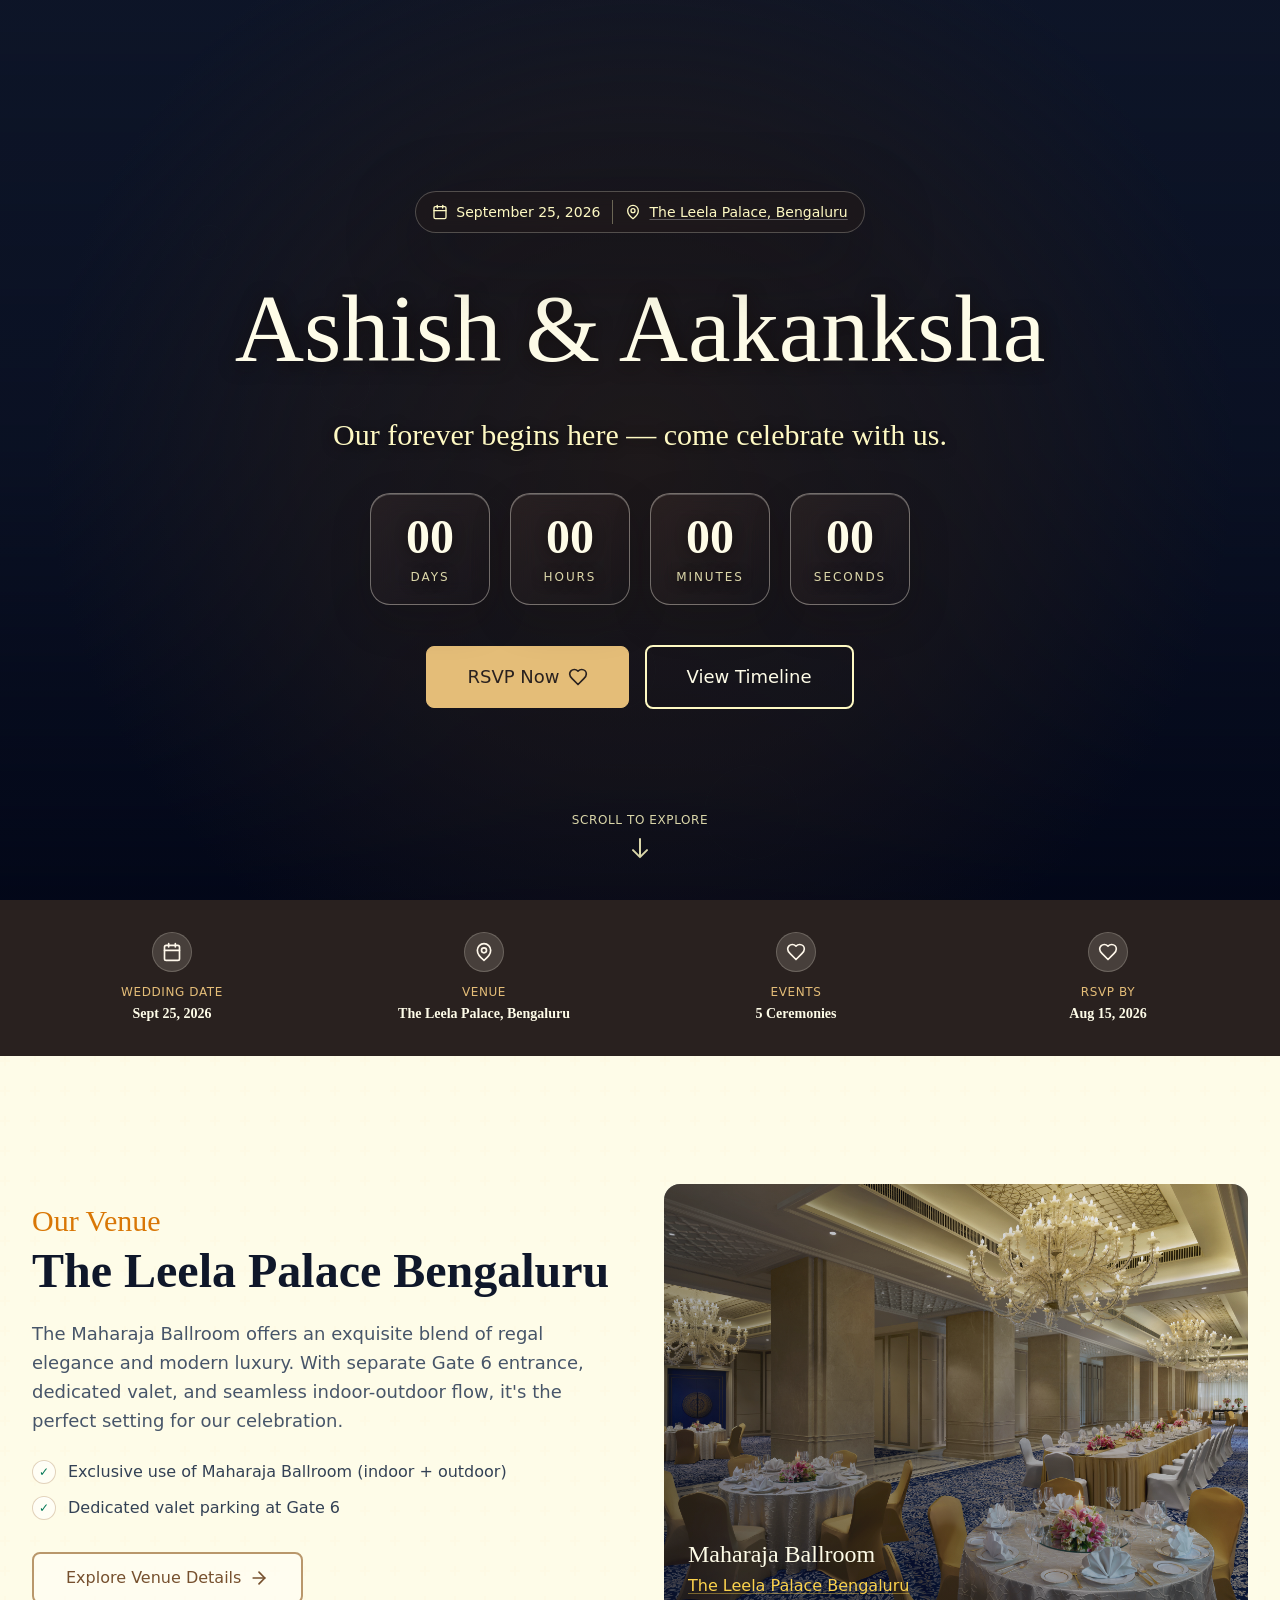
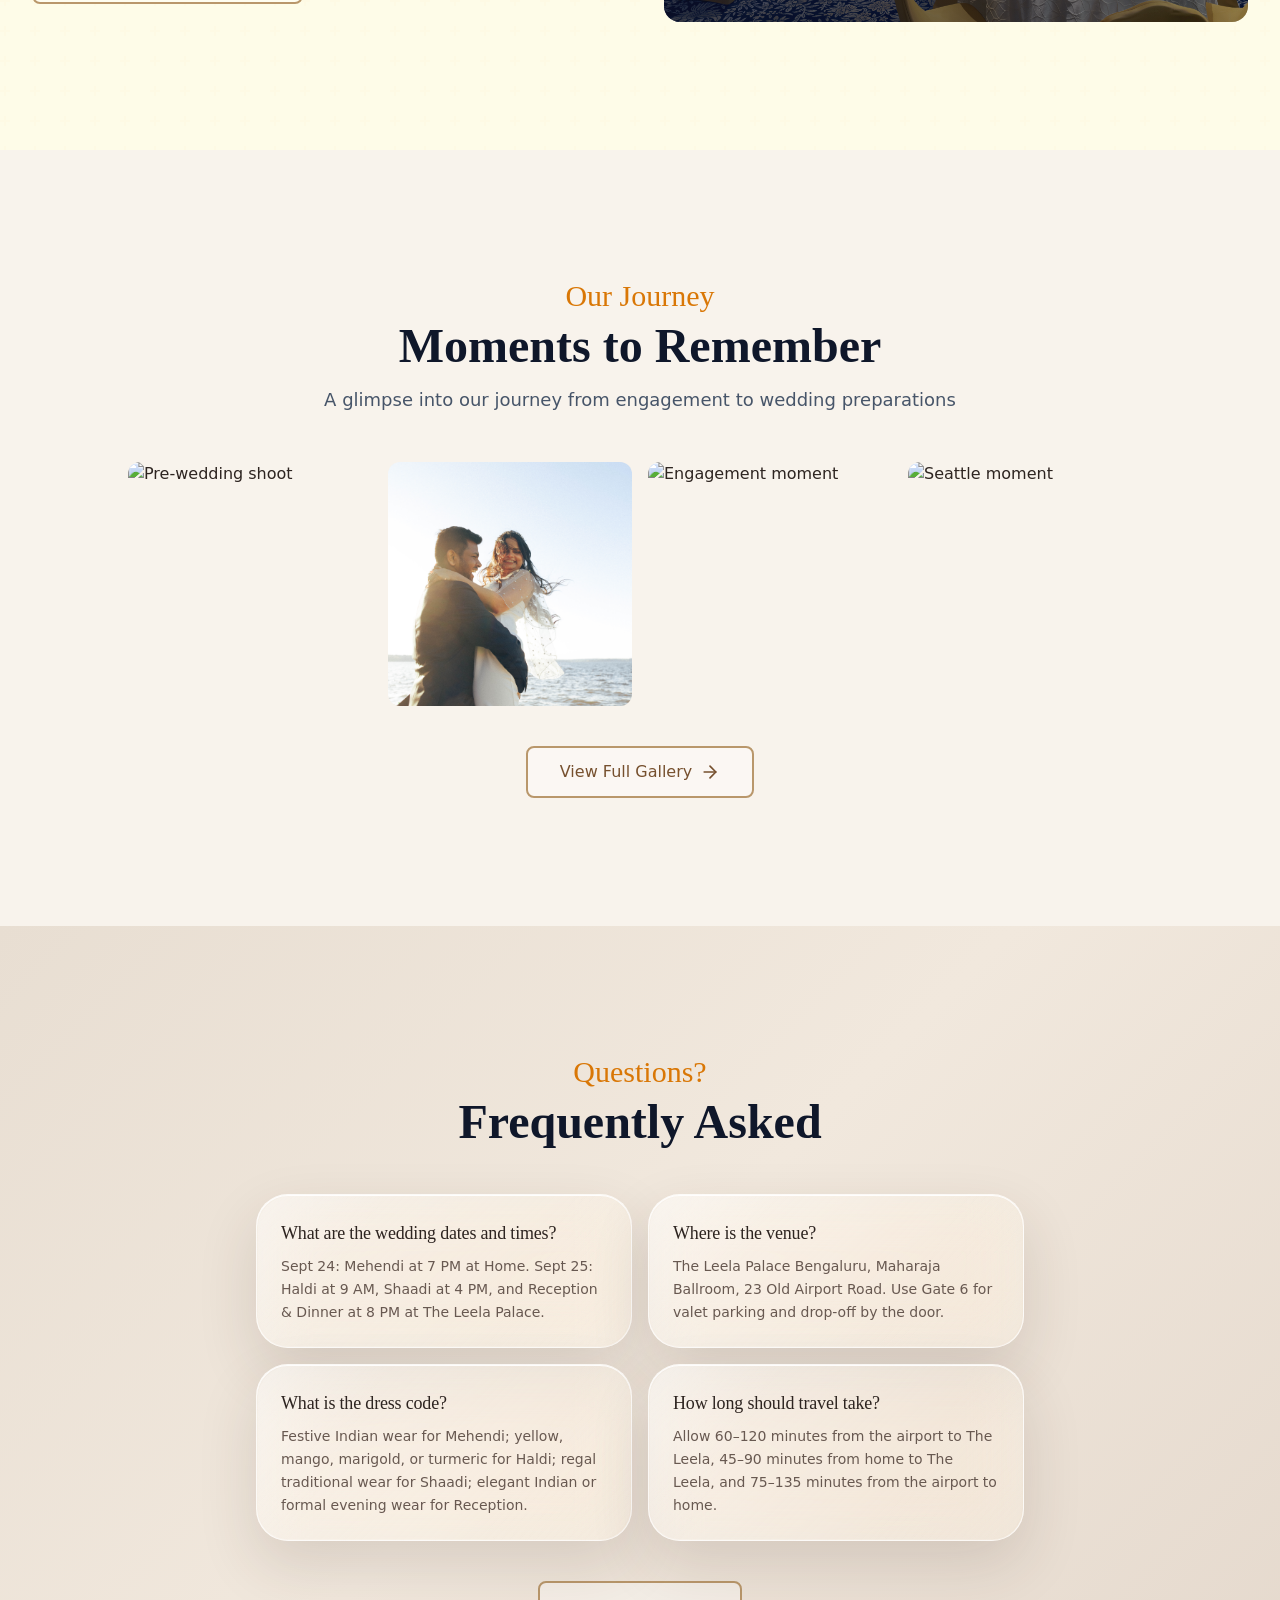
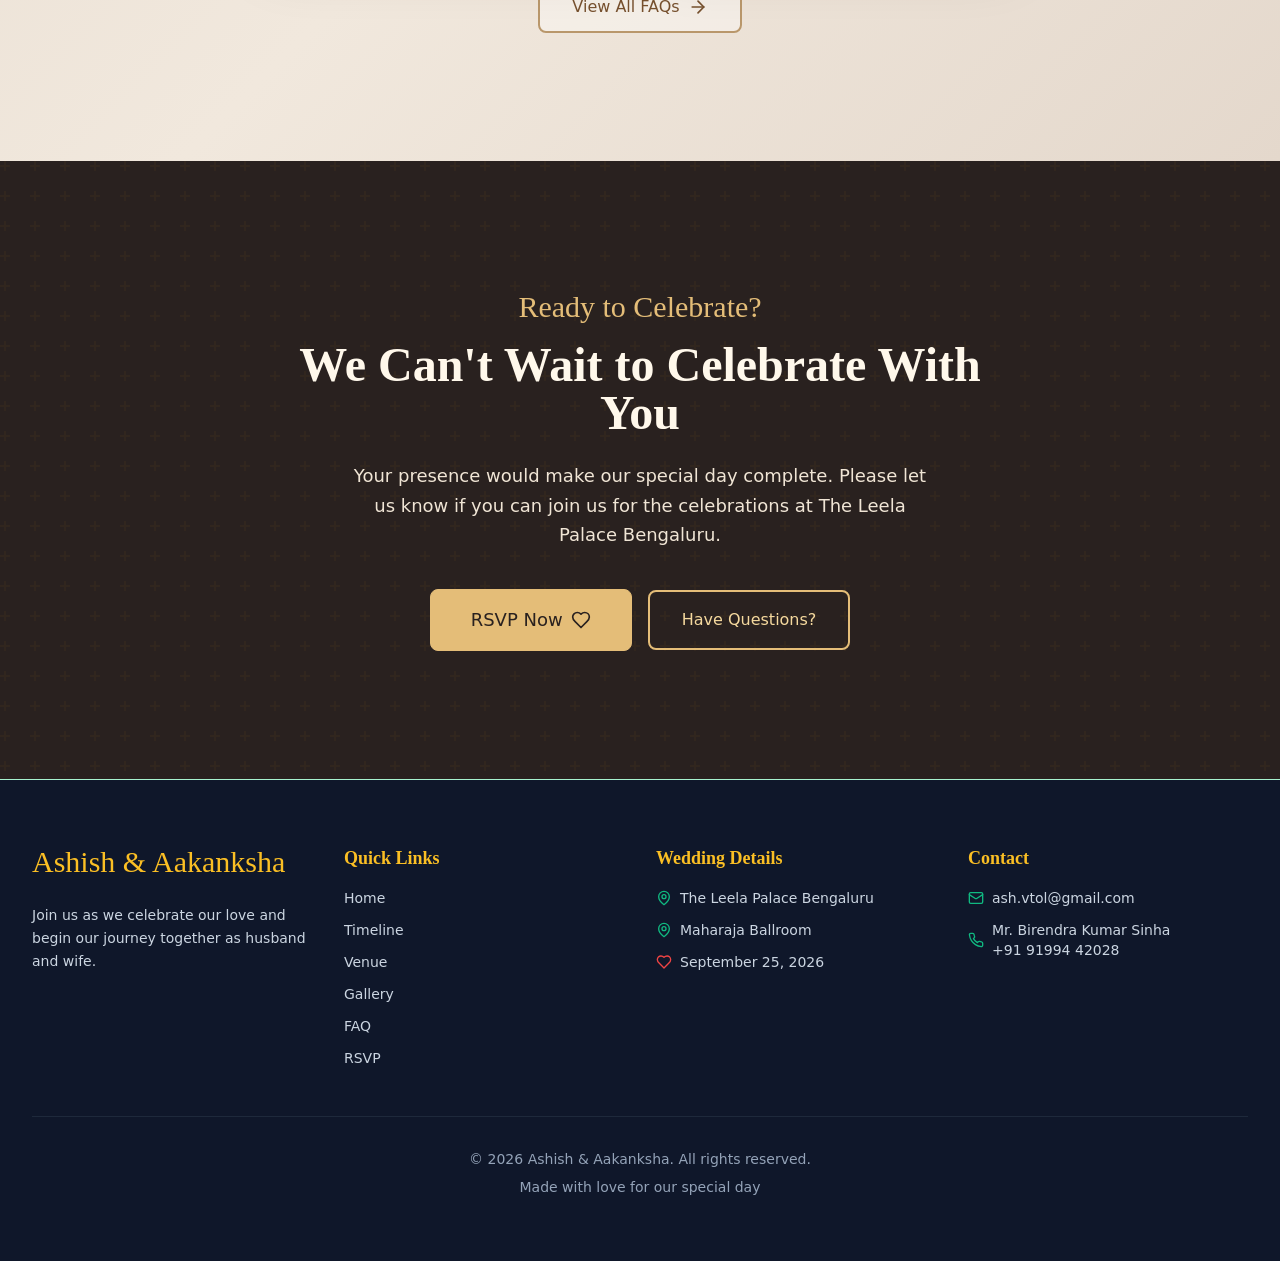
==== commit 2cb94d40: "fix: republish with corrected basePath handling Nav links were double-prefixed (/temp-wedding-info/t" ====
--- a/temp-wedding-info/index.html
+++ b/temp-wedding-info/index.html
@@ -1 +1 @@
-<!DOCTYPE html><html lang="en" class="scroll-smooth"><head><meta charSet="utf-8"/><meta name="viewport" content="width=device-width, initial-scale=1, maximum-scale=5"/><link rel="stylesheet" href="/temp-wedding-info/next/static/css/a7190b7e856b0aae.css" data-precedence="next"/><link rel="preload" as="script" fetchPriority="low" href="/temp-wedding-info/next/static/chunks/webpack-ca0e639c443f3bc0.js"/><script src="/temp-wedding-info/next/static/chunks/fd9d1056-8fef90fb5a0b2194.js" async=""></script><script src="/temp-wedding-info/next/static/chunks/117-caa7a76e334f9cc1.js" async=""></script><script src="/temp-wedding-info/next/static/chunks/main-app-a595d10354fdd5b4.js" async=""></script><script src="/temp-wedding-info/next/static/chunks/972-f61722f390f308e6.js" async=""></script><script src="/temp-wedding-info/next/static/chunks/901-72b08f3aa2549d36.js" async=""></script><script src="/temp-wedding-info/next/static/chunks/app/page-337cba37195d30f3.js" async=""></script><script src="/temp-wedding-info/next/static/chunks/app/layout-7704504e537a24b6.js" async=""></script><meta name="theme-color" content="#064e3b"/><title>Ashish &amp; Aakanksha | Wedding Celebration</title><meta name="description" content="Join us for the wedding celebration of Ashish &amp; Aakanksha on September 25, 2026 at The Leela Palace Bengaluru."/><meta name="robots" content="index, follow"/><meta property="og:title" content="Ashish &amp; Aakanksha | Wedding Celebration"/><meta property="og:description" content="Join us for the wedding celebration of Ashish &amp; Aakanksha on September 25, 2026 at The Leela Palace Bengaluru."/><meta property="og:type" content="website"/><meta name="twitter:card" content="summary_large_image"/><meta name="twitter:title" content="Ashish &amp; Aakanksha | Wedding Celebration"/><meta name="twitter:description" content="Join us for the wedding celebration of Ashish &amp; Aakanksha on September 25, 2026 at The Leela Palace Bengaluru."/><script src="/temp-wedding-info/next/static/chunks/polyfills-42372ed130431b0a.js" noModule=""></script></head><body class="min-h-screen flex flex-col bg-cream-50 antialiased"><header class="absolute top-0 left-0 w-full border-b border-white/20 bg-white/10 backdrop-blur-md z-50" style="opacity:0;transform:translateY(-20px) translateZ(0)"><nav class="container-custom"><div class="flex justify-between h-16 sm:h-20"><div class="flex items-center"><a class="flex-shrink-0 flex items-center" href="/temp-wedding-info/temp-wedding-info"><span class="font-accent text-2xl sm:text-3xl text-cream-50">Ashish &amp; Aakanksha</span></a></div><div class="hidden md:flex md:items-center md:space-x-1 lg:space-x-2"><a class="px-3 py-2 text-sm font-medium text-cream-50/85 hover:text-cream-50 transition-colors rounded-lg hover:bg-white/10" href="/temp-wedding-info/temp-wedding-info">Home</a><a class="px-3 py-2 text-sm font-medium text-cream-50/85 hover:text-cream-50 transition-colors rounded-lg hover:bg-white/10" href="/temp-wedding-info/temp-wedding-info/timeline">Timeline</a><a class="px-3 py-2 text-sm font-medium text-cream-50/85 hover:text-cream-50 transition-colors rounded-lg hover:bg-white/10" href="/temp-wedding-info/temp-wedding-info/venue">Venue</a><a class="px-3 py-2 text-sm font-medium text-cream-50/85 hover:text-cream-50 transition-colors rounded-lg hover:bg-white/10" href="/temp-wedding-info/temp-wedding-info/gallery">Gallery</a><a class="px-3 py-2 text-sm font-medium text-cream-50/85 hover:text-cream-50 transition-colors rounded-lg hover:bg-white/10" href="/temp-wedding-info/temp-wedding-info/faq">FAQ</a><a class="px-3 py-2 text-sm font-medium text-cream-50/85 hover:text-cream-50 transition-colors rounded-lg hover:bg-white/10" href="/temp-wedding-info/temp-wedding-info/rsvp">RSVP</a></div><div class="md:hidden flex items-center"><button class="p-2 text-charcoal-600 hover:text-emerald-700 transition-colors rounded-lg hover:bg-emerald-50" aria-label="Open menu" aria-expanded="false"><svg xmlns="http://www.w3.org/2000/svg" width="24" height="24" viewBox="0 0 24 24" fill="none" stroke="currentColor" stroke-width="2" stroke-linecap="round" stroke-linejoin="round" class="lucide lucide-menu h-6 w-6"><line x1="4" x2="20" y1="12" y2="12"></line><line x1="4" x2="20" y1="6" y2="6"></line><line x1="4" x2="20" y1="18" y2="18"></line></svg></button></div></div></nav></header><main class="flex-grow pt-0"><div class="min-h-full bg-transparent" style="opacity:1;transform:none"><main class="min-h-screen page-ivory"><section class="relative min-h-screen overflow-hidden bg-charcoal-900"><div class="absolute inset-0 z-0"><div data-testid="hero-fallback" class="absolute inset-[-3%] bg-cover bg-center" style="background-image:url(&quot;/photos/193A0214.jpg&quot;);transform:translate3d(0px, 0px, 0) scale(1.08);transition:transform 0.35s cubic-bezier(0.22, 1, 0.36, 1)" aria-hidden="true"></div><video data-testid="hero-video" class="absolute inset-0 h-full w-full object-cover transition-opacity duration-500 opacity-0" src="/videos/Weddingedit.mp4" muted="" autoPlay="" playsInline="" preload="auto" loop="" aria-hidden="true"></video><div class="absolute inset-0 bg-gradient-to-t from-charcoal-950/90 via-charcoal-950/35 to-charcoal-950/10"></div></div><div class="absolute inset-0 z-[1] hero-content-wash pointer-events-none"></div><div class="absolute inset-0 z-[1] overflow-hidden pointer-events-none opacity-40"><div class="absolute rounded-full border border-emerald-200/20" style="width:35px;height:35px;top:25%;left:15%;opacity:0.2;transform:none"></div><div class="absolute rounded-full border border-emerald-200/20" style="width:50px;height:50px;top:40%;left:25%;opacity:0.2;transform:none"></div><div class="absolute rounded-full border border-emerald-200/20" style="width:65px;height:65px;top:55%;left:35%;opacity:0.2;transform:none"></div><div class="absolute rounded-full border border-emerald-200/20" style="width:80px;height:80px;top:70%;left:45%;opacity:0.2;transform:none"></div><div class="absolute rounded-full border border-emerald-200/20" style="width:95px;height:95px;top:85%;left:55%;opacity:0.2;transform:none"></div></div><div class="relative z-10 flex flex-col items-center justify-center min-h-screen px-4 sm:px-6 lg:px-8" style="opacity:1"><div class="hero-content-panel flex items-center gap-3 px-4 py-2 rounded-full mb-12" style="opacity:1;transform:none"><div class="flex items-center gap-2 text-cream-100 text-sm"><svg xmlns="http://www.w3.org/2000/svg" width="24" height="24" viewBox="0 0 24 24" fill="none" stroke="currentColor" stroke-width="2" stroke-linecap="round" stroke-linejoin="round" class="lucide lucide-calendar h-4 w-4"><path d="M8 2v4"></path><path d="M16 2v4"></path><rect width="18" height="18" x="3" y="4" rx="2"></rect><path d="M3 10h18"></path></svg><span class="font-medium">September 25, 2026</span></div><div class="w-px h-6 bg-cream-100/35"></div><div class="flex items-center gap-2 text-cream-100 text-sm"><svg xmlns="http://www.w3.org/2000/svg" width="24" height="24" viewBox="0 0 24 24" fill="none" stroke="currentColor" stroke-width="2" stroke-linecap="round" stroke-linejoin="round" class="lucide lucide-map-pin h-4 w-4"><path d="M20 10c0 6-8 12-8 12s-8-6-8-12a8 8 0 0 1 16 0Z"></path><circle cx="12" cy="10" r="3"></circle></svg><a href="https://maps.app.goo.gl/atkQ97bHKWyYhiyY6" target="_blank" rel="noreferrer" class="font-medium underline decoration-white/30 underline-offset-2 hover:text-white">The Leela Palace, Bengaluru</a></div></div><h1 class="font-accent text-5xl sm:text-7xl lg:text-8xl text-cream-50 mb-10 text-center leading-tight" style="text-shadow:0 3px 18px rgba(20,14,12,0.85);opacity:1;transform:none">Ashish &amp; Aakanksha</h1><p class="font-heading text-xl sm:text-2xl lg:text-3xl text-cream-100 mb-10 text-center max-w-2xl leading-relaxed" style="text-shadow:0 2px 12px rgba(20,14,12,0.85);opacity:1;transform:none">Our forever begins here — come celebrate with us.</p><div class="grid grid-cols-4 gap-3 sm:gap-5 mb-10" role="timer" aria-label="Countdown to wedding" style="opacity:1;transform:none"><div class="liquid-glass-countdown flex flex-col items-center justify-center gap-2 p-4 sm:p-5 min-w-0 w-[clamp(4.5rem,16vw,7.5rem)] h-[clamp(5.5rem,14vw,7rem)]"><span class="font-heading text-3xl sm:text-4xl lg:text-5xl font-semibold text-cream-50 tabular-nums leading-none">00</span><span class="font-body text-[0.65rem] sm:text-xs uppercase tracking-[0.16em] text-cream-100/85">Days</span></div><div class="liquid-glass-countdown flex flex-col items-center justify-center gap-2 p-4 sm:p-5 min-w-0 w-[clamp(4.5rem,16vw,7.5rem)] h-[clamp(5.5rem,14vw,7rem)]"><span class="font-heading text-3xl sm:text-4xl lg:text-5xl font-semibold text-cream-50 tabular-nums leading-none">00</span><span class="font-body text-[0.65rem] sm:text-xs uppercase tracking-[0.16em] text-cream-100/85">Hours</span></div><div class="liquid-glass-countdown flex flex-col items-center justify-center gap-2 p-4 sm:p-5 min-w-0 w-[clamp(4.5rem,16vw,7.5rem)] h-[clamp(5.5rem,14vw,7rem)]"><span class="font-heading text-3xl sm:text-4xl lg:text-5xl font-semibold text-cream-50 tabular-nums leading-none">00</span><span class="font-body text-[0.65rem] sm:text-xs uppercase tracking-[0.16em] text-cream-100/85">Minutes</span></div><div class="liquid-glass-countdown flex flex-col items-center justify-center gap-2 p-4 sm:p-5 min-w-0 w-[clamp(4.5rem,16vw,7.5rem)] h-[clamp(5.5rem,14vw,7rem)]"><span class="font-heading text-3xl sm:text-4xl lg:text-5xl font-semibold text-cream-50 tabular-nums leading-none">00</span><span class="font-body text-[0.65rem] sm:text-xs uppercase tracking-[0.16em] text-cream-100/85">Seconds</span></div></div><div class="flex flex-col sm:flex-row items-center gap-4" style="opacity:1;transform:none"><a href="https://forms.gle/3DNa2dA8GWCufc8q9" target="_blank" rel="noreferrer" class="btn-gold w-full sm:w-auto text-lg px-10 py-4" tabindex="0">RSVP Now<svg xmlns="http://www.w3.org/2000/svg" width="24" height="24" viewBox="0 0 24 24" fill="none" stroke="currentColor" stroke-width="2" stroke-linecap="round" stroke-linejoin="round" class="lucide lucide-heart h-5 w-5 ml-2" aria-hidden="true"><path d="M19 14c1.49-1.46 3-3.21 3-5.5A5.5 5.5 0 0 0 16.5 3c-1.76 0-3 .5-4.5 2-1.5-1.5-2.74-2-4.5-2A5.5 5.5 0 0 0 2 8.5c0 2.3 1.5 4.05 3 5.5l7 7Z"></path></svg></a><a href="/temp-wedding-info/timeline" class="w-full sm:w-auto text-lg px-10 py-4 border-2 border-cream-100 text-cream-50 font-medium rounded-lg hover:bg-cream-50/15 hover:text-cream-50 transition-all duration-300 transform hover:scale-105 active:scale-95" tabindex="0">View Timeline</a></div><div class="absolute bottom-10 left-0 right-0 mx-auto w-fit flex flex-col items-center gap-2 text-cream-100/85" style="transform:none"><span class="text-xs font-medium uppercase tracking-wider">Scroll to explore</span><svg class="h-6 w-6" viewBox="0 0 24 24" fill="none" stroke="currentColor" stroke-width="2" style="transform:none"><path stroke-linecap="round" stroke-linejoin="round" d="M19 14l-7 7m0 0l-7-7m7 7V3"></path></svg></div></div></section><section class="dark-info-bar py-6"><div class="container-custom"><div class="grid grid-cols-2 md:grid-cols-4 gap-4 md:gap-8"><a href="https://calendar.google.com/calendar/render?action=TEMPLATE&amp;text=Ashish%20%26%20Aakanksha%20Wedding&amp;dates=20260925T100000/20260925T230000&amp;location=The%20Leela%20Palace%2C%20Bengaluru" target="_blank" rel="noreferrer" class="group flex flex-col items-center gap-1 rounded-xl px-3 py-2 text-center transition-colors hover:bg-white/10"><div class="dark-info-icon flex items-center justify-center w-10 h-10 rounded-full mb-2"><svg xmlns="http://www.w3.org/2000/svg" width="24" height="24" viewBox="0 0 24 24" fill="none" stroke="currentColor" stroke-width="2" stroke-linecap="round" stroke-linejoin="round" class="lucide lucide-calendar h-5 w-5"><path d="M8 2v4"></path><path d="M16 2v4"></path><rect width="18" height="18" x="3" y="4" rx="2"></rect><path d="M3 10h18"></path></svg></div><p class="text-xs uppercase tracking-wider text-[#e4bd78] font-medium">Wedding Date</p><p class="font-heading text-sm font-semibold text-cream-50">Sept 25, 2026</p></a><a href="https://maps.app.goo.gl/atkQ97bHKWyYhiyY6" target="_blank" rel="noreferrer" class="group flex flex-col items-center gap-1 rounded-xl px-3 py-2 text-center transition-colors hover:bg-white/10"><div class="dark-info-icon flex items-center justify-center w-10 h-10 rounded-full mb-2"><svg xmlns="http://www.w3.org/2000/svg" width="24" height="24" viewBox="0 0 24 24" fill="none" stroke="currentColor" stroke-width="2" stroke-linecap="round" stroke-linejoin="round" class="lucide lucide-map-pin h-5 w-5"><path d="M20 10c0 6-8 12-8 12s-8-6-8-12a8 8 0 0 1 16 0Z"></path><circle cx="12" cy="10" r="3"></circle></svg></div><p class="text-xs uppercase tracking-wider text-[#e4bd78] font-medium">Venue</p><p class="font-heading text-sm font-semibold text-cream-50">The Leela Palace, Bengaluru</p></a><a class="group flex flex-col items-center gap-1 rounded-xl px-3 py-2 text-center transition-colors hover:bg-white/10" href="/temp-wedding-info/temp-wedding-info/timeline"><div class="dark-info-icon flex items-center justify-center w-10 h-10 rounded-full mb-2"><svg xmlns="http://www.w3.org/2000/svg" width="24" height="24" viewBox="0 0 24 24" fill="none" stroke="currentColor" stroke-width="2" stroke-linecap="round" stroke-linejoin="round" class="lucide lucide-heart h-5 w-5"><path d="M19 14c1.49-1.46 3-3.21 3-5.5A5.5 5.5 0 0 0 16.5 3c-1.76 0-3 .5-4.5 2-1.5-1.5-2.74-2-4.5-2A5.5 5.5 0 0 0 2 8.5c0 2.3 1.5 4.05 3 5.5l7 7Z"></path></svg></div><p class="text-xs uppercase tracking-wider text-[#e4bd78] font-medium">Events</p><p class="font-heading text-sm font-semibold text-cream-50">5 Ceremonies</p></a><a href="https://forms.gle/3DNa2dA8GWCufc8q9" target="_blank" rel="noreferrer" class="group flex flex-col items-center gap-1 rounded-xl px-3 py-2 text-center transition-colors hover:bg-white/10"><div class="dark-info-icon flex items-center justify-center w-10 h-10 rounded-full mb-2"><svg xmlns="http://www.w3.org/2000/svg" width="24" height="24" viewBox="0 0 24 24" fill="none" stroke="currentColor" stroke-width="2" stroke-linecap="round" stroke-linejoin="round" class="lucide lucide-heart h-5 w-5"><path d="M19 14c1.49-1.46 3-3.21 3-5.5A5.5 5.5 0 0 0 16.5 3c-1.76 0-3 .5-4.5 2-1.5-1.5-2.74-2-4.5-2A5.5 5.5 0 0 0 2 8.5c0 2.3 1.5 4.05 3 5.5l7 7Z"></path></svg></div><p class="text-xs uppercase tracking-wider text-[#e4bd78] font-medium">RSVP By</p><p class="font-heading text-sm font-semibold text-cream-50">Aug 15, 2026</p></a></div></div></section><section class="section bg-cream-50 relative overflow-hidden"><div class="absolute inset-0 opacity-5" style="background-image:url(&quot;data:image/svg+xml,%3Csvg width=&#x27;60&#x27; height=&#x27;60&#x27; viewBox=&#x27;0 0 60 60&#x27; xmlns=&#x27;http://www.w3.org/2000/svg&#x27;%3E%3Cg fill=&#x27;none&#x27; fill-rule=&#x27;evenodd&#x27;%3E%3Cg fill=&#x27;%23f59e0b&#x27; fill-opacity=&#x27;0.4&#x27;%3E%3Cpath d=&#x27;M36 34v-4h-2v4h-4v2h4v4h2v-4h4v-2h-4zm0-30V0h-2v4h-4v2h4v4h2V6h4V4h-4zM6 34v-4H4v4H0v2h4v4h2v-4h4v-2H6zM6 4V0H4v4H0v2h4v4h2V6h4V4H6z&#x27;/%3E%3C/g%3E%3C/g%3E%3C/svg%3E&quot;)"></div><div class="container-custom relative"><div class="grid lg:grid-cols-2 gap-12 items-center"><div><p class="font-accent text-3xl text-gold-600 mb-2">Our Venue</p><h2 class="font-heading text-4xl sm:text-5xl font-semibold text-charcoal-900 mb-6">The Leela Palace Bengaluru</h2><p class="text-lg text-charcoal-600 mb-6 leading-relaxed">The Maharaja Ballroom offers an exquisite blend of regal elegance and modern luxury. With separate Gate 6 entrance, dedicated valet, and seamless indoor-outdoor flow, it&#x27;s the perfect setting for our celebration.</p><ul class="space-y-3 mb-8"><li class="flex items-center gap-3 text-charcoal-700"><span class="icon-glass flex-shrink-0 w-6 h-6 rounded-full flex items-center justify-center"><span class="text-emerald-700 text-xs">✓</span></span>Exclusive use of Maharaja Ballroom (indoor + outdoor)</li><li class="flex items-center gap-3 text-charcoal-700"><span class="icon-glass flex-shrink-0 w-6 h-6 rounded-full flex items-center justify-center"><span class="text-emerald-700 text-xs">✓</span></span>Dedicated valet parking at Gate 6</li></ul><a class="cta-secondary-light inline-flex items-center gap-2 px-8 py-3 rounded-lg font-medium transition-all duration-300" href="/temp-wedding-info/temp-wedding-info/venue">Explore Venue Details<svg xmlns="http://www.w3.org/2000/svg" width="24" height="24" viewBox="0 0 24 24" fill="none" stroke="currentColor" stroke-width="2" stroke-linecap="round" stroke-linejoin="round" class="lucide lucide-arrow-right h-5 w-5"><path d="M5 12h14"></path><path d="m12 5 7 7-7 7"></path></svg></a></div><div class="relative aspect-[4/3] rounded-2xl overflow-hidden bg-charcoal-200"><div class="absolute inset-0 bg-cover bg-center" style="background-image:url(&quot;/photos/venue/Maharaja-Ballroom-Social.jpg&quot;)"></div><div class="absolute inset-0 bg-gradient-to-tr from-charcoal-900/60 to-transparent"></div><div class="absolute bottom-6 left-6 right-6 text-cream-50"><p class="font-accent text-2xl mb-1">Maharaja Ballroom</p><a href="https://maps.app.goo.gl/atkQ97bHKWyYhiyY6" target="_blank" rel="noreferrer" class="text-gold-300 underline decoration-gold-300/40 underline-offset-2 hover:text-gold-200">The Leela Palace Bengaluru</a></div></div></div></div></section><section class="section page-ivory"><div class="container-custom"><div class="text-center mb-12"><p class="font-accent text-3xl text-gold-600 mb-2">Our Journey</p><h2 class="font-heading text-4xl sm:text-5xl font-semibold text-charcoal-900">Moments to Remember</h2><p class="mt-4 text-lg text-charcoal-600 max-w-2xl mx-auto">A glimpse into our journey from engagement to wedding preparations</p></div><div class="mx-auto grid max-w-5xl grid-cols-2 gap-4 md:grid-cols-4"><div class="relative aspect-square rounded-xl overflow-hidden group cursor-pointer"><img src="/photos/193A0214.jpg" alt="Pre-wedding shoot" class="w-full h-full object-cover transition-transform duration-500 group-hover:scale-105" loading="lazy"/><div class="absolute inset-0 bg-gradient-to-t from-black/60 to-transparent opacity-0 group-hover:opacity-100 transition-opacity duration-300"></div><div class="absolute bottom-3 left-3 right-3 text-cream-50 opacity-0 group-hover:opacity-100 transition-all duration-300 translate-y-2 group-hover:translate-y-0"><p class="text-xs font-medium">Pre-Wedding</p><p class="text-[10px] opacity-80">Pre-wedding shoot</p></div></div><div class="relative aspect-square rounded-xl overflow-hidden group cursor-pointer"><img src="/photos/193A0402.jpg" alt="Couple portrait" class="w-full h-full object-cover transition-transform duration-500 group-hover:scale-105" loading="lazy"/><div class="absolute inset-0 bg-gradient-to-t from-black/60 to-transparent opacity-0 group-hover:opacity-100 transition-opacity duration-300"></div><div class="absolute bottom-3 left-3 right-3 text-cream-50 opacity-0 group-hover:opacity-100 transition-all duration-300 translate-y-2 group-hover:translate-y-0"><p class="text-xs font-medium">Pre-Wedding</p><p class="text-[10px] opacity-80">Couple portrait</p></div></div><div class="relative aspect-square rounded-xl overflow-hidden group cursor-pointer"><img src="/photos/Pune-3-engagement.jpg" alt="Engagement moment" class="w-full h-full object-cover transition-transform duration-500 group-hover:scale-105" loading="lazy"/><div class="absolute inset-0 bg-gradient-to-t from-black/60 to-transparent opacity-0 group-hover:opacity-100 transition-opacity duration-300"></div><div class="absolute bottom-3 left-3 right-3 text-cream-50 opacity-0 group-hover:opacity-100 transition-all duration-300 translate-y-2 group-hover:translate-y-0"><p class="text-xs font-medium">Engagement</p><p class="text-[10px] opacity-80">Engagement moment</p></div></div><div class="relative aspect-square rounded-xl overflow-hidden group cursor-pointer"><img src="/photos/Seattle-1.jpg" alt="Seattle moment" class="w-full h-full object-cover transition-transform duration-500 group-hover:scale-105" loading="lazy"/><div class="absolute inset-0 bg-gradient-to-t from-black/60 to-transparent opacity-0 group-hover:opacity-100 transition-opacity duration-300"></div><div class="absolute bottom-3 left-3 right-3 text-cream-50 opacity-0 group-hover:opacity-100 transition-all duration-300 translate-y-2 group-hover:translate-y-0"><p class="text-xs font-medium">Pre-Wedding</p><p class="text-[10px] opacity-80">Seattle moment</p></div></div></div><div class="mt-10 text-center"><a class="cta-secondary-light inline-flex items-center gap-2 px-8 py-3 rounded-lg font-medium transition-all duration-300" href="/temp-wedding-info/temp-wedding-info/gallery">View Full Gallery<svg xmlns="http://www.w3.org/2000/svg" width="24" height="24" viewBox="0 0 24 24" fill="none" stroke="currentColor" stroke-width="2" stroke-linecap="round" stroke-linejoin="round" class="lucide lucide-arrow-right h-5 w-5"><path d="M5 12h14"></path><path d="m12 5 7 7-7 7"></path></svg></a></div></div></section><section class="section home-faq-surface"><div class="container-custom"><div class="text-center mb-12"><p class="font-accent text-3xl text-gold-600 mb-2">Questions?</p><h2 class="font-heading text-4xl sm:text-5xl font-semibold text-charcoal-900">Frequently Asked</h2></div><div class="grid md:grid-cols-2 gap-4 max-w-3xl mx-auto"><div class="liquid-glass p-6 group animate-fade-in" style="animation-delay:0ms"><h3 class="font-heading text-lg font-medium text-[#2d2420] tracking-[-0.01em] mb-2">What are the wedding dates and times?</h3><p class="text-[#685951] text-sm leading-relaxed">Sept 24: Mehendi at 7 PM at Home. Sept 25: Haldi at 9 AM, Shaadi at 4 PM, and Reception &amp; Dinner at 8 PM at The Leela Palace.</p></div><div class="liquid-glass p-6 group animate-fade-in" style="animation-delay:100ms"><h3 class="font-heading text-lg font-medium text-[#2d2420] tracking-[-0.01em] mb-2">Where is the venue?</h3><p class="text-[#685951] text-sm leading-relaxed">The Leela Palace Bengaluru, Maharaja Ballroom, 23 Old Airport Road. Use Gate 6 for valet parking and drop-off by the door.</p></div><div class="liquid-glass p-6 group animate-fade-in" style="animation-delay:200ms"><h3 class="font-heading text-lg font-medium text-[#2d2420] tracking-[-0.01em] mb-2">What is the dress code?</h3><p class="text-[#685951] text-sm leading-relaxed">Festive Indian wear for Mehendi; yellow, mango, marigold, or turmeric for Haldi; regal traditional wear for Shaadi; elegant Indian or formal evening wear for Reception.</p></div><div class="liquid-glass p-6 group animate-fade-in" style="animation-delay:300ms"><h3 class="font-heading text-lg font-medium text-[#2d2420] tracking-[-0.01em] mb-2">How long should travel take?</h3><p class="text-[#685951] text-sm leading-relaxed">Allow 60–120 minutes from the airport to The Leela, 45–90 minutes from home to The Leela, and 75–135 minutes from the airport to home.</p></div></div><div class="mt-10 text-center"><a class="cta-secondary-light inline-flex items-center gap-2 px-8 py-3 rounded-lg font-medium transition-all duration-300" href="/temp-wedding-info/temp-wedding-info/faq">View All FAQs<svg xmlns="http://www.w3.org/2000/svg" width="24" height="24" viewBox="0 0 24 24" fill="none" stroke="currentColor" stroke-width="2" stroke-linecap="round" stroke-linejoin="round" class="lucide lucide-arrow-right h-5 w-5"><path d="M5 12h14"></path><path d="m12 5 7 7-7 7"></path></svg></a></div></div></section><section class="section relative overflow-hidden bg-[#29211f]"><div class="absolute inset-0 opacity-10" style="background-image:url(&quot;data:image/svg+xml,%3Csvg width=&#x27;60&#x27; height=&#x27;60&#x27; viewBox=&#x27;0 0 60 60&#x27; xmlns=&#x27;http://www.w3.org/2000/svg&#x27;%3E%3Cg fill=&#x27;none&#x27; fill-rule=&#x27;evenodd&#x27;%3E%3Cg fill=&#x27;%23f59e0b&#x27; fill-opacity=&#x27;0.4&#x27;%3E%3Cpath d=&#x27;M36 34v-4h-2v4h-4v2h4v4h2v-4h4v-2h-4zm0-30V0h-2v4h-4v2h4v4h2V6h4V4h-4zM6 34v-4H4v4H0v2h4v4h2v-4h4v-2H6zM6 4V0H4v4H0v2h4v4h2V6h4V4H6z&#x27;/%3E%3C/g%3E%3C/g%3E%3C/svg%3E&quot;)"></div><div class="container-custom relative text-center"><div class="max-w-3xl mx-auto"><p class="font-accent text-3xl text-[#e4bd78] mb-4">Ready to Celebrate?</p><h2 class="font-heading text-4xl sm:text-5xl font-semibold text-[#fff8eb] mb-6">We Can&#x27;t Wait to Celebrate With You</h2><p class="text-lg text-[#f0e5d5] mb-10 max-w-xl mx-auto leading-relaxed">Your presence would make our special day complete. Please let us know if you can join us for the celebrations at The Leela Palace Bengaluru.</p><div class="flex flex-col sm:flex-row items-center justify-center gap-4"><a href="https://forms.gle/3DNa2dA8GWCufc8q9" target="_blank" rel="noreferrer" class="btn-gold text-lg px-10 py-4">RSVP Now<svg xmlns="http://www.w3.org/2000/svg" width="24" height="24" viewBox="0 0 24 24" fill="none" stroke="currentColor" stroke-width="2" stroke-linecap="round" stroke-linejoin="round" class="lucide lucide-heart h-5 w-5 ml-2"><path d="M19 14c1.49-1.46 3-3.21 3-5.5A5.5 5.5 0 0 0 16.5 3c-1.76 0-3 .5-4.5 2-1.5-1.5-2.74-2-4.5-2A5.5 5.5 0 0 0 2 8.5c0 2.3 1.5 4.05 3 5.5l7 7Z"></path></svg></a><a class="inline-flex items-center gap-2 px-8 py-4 border-2 border-[#e4bd78] text-[#f5d99e] font-medium rounded-lg hover:bg-[#e4bd78]/10 transition-all duration-300" href="/temp-wedding-info/temp-wedding-info/faq">Have Questions?</a></div></div></div></section></main></div></main><footer class="border-t border-emerald-200 bg-charcoal-900 text-cream-50"><div class="container-custom py-12 sm:py-16"><div class="grid grid-cols-1 gap-8 sm:grid-cols-2 lg:grid-cols-4"><div class="lg:col-span-1"><a class="flex-shrink-0 flex items-center mb-6" href="/temp-wedding-info/temp-wedding-info"><span class="font-accent text-3xl text-gold-400">Ashish &amp; Aakanksha</span></a><p class="text-charcoal-300 text-sm leading-relaxed">Join us as we celebrate our love and begin our journey together as husband and wife.</p></div><div><h4 class="font-heading text-lg font-semibold text-gold-400 mb-4">Quick Links</h4><nav class="space-y-3"><a class="text-charcoal-300 hover:text-gold-400 transition-colors text-sm block" href="/temp-wedding-info/temp-wedding-info">Home</a><a class="text-charcoal-300 hover:text-gold-400 transition-colors text-sm block" href="/temp-wedding-info/temp-wedding-info/timeline">Timeline</a><a class="text-charcoal-300 hover:text-gold-400 transition-colors text-sm block" href="/temp-wedding-info/temp-wedding-info/venue">Venue</a><a class="text-charcoal-300 hover:text-gold-400 transition-colors text-sm block" href="/temp-wedding-info/temp-wedding-info/gallery">Gallery</a><a class="text-charcoal-300 hover:text-gold-400 transition-colors text-sm block" href="/temp-wedding-info/temp-wedding-info/faq">FAQ</a><a href="https://forms.gle/3DNa2dA8GWCufc8q9" target="_blank" rel="noreferrer" class="text-charcoal-300 hover:text-gold-400 transition-colors text-sm block">RSVP</a></nav></div><div><h4 class="font-heading text-lg font-semibold text-gold-400 mb-4">Wedding Details</h4><div class="space-y-3 text-sm text-charcoal-300"><div class="flex items-center gap-2"><svg xmlns="http://www.w3.org/2000/svg" width="24" height="24" viewBox="0 0 24 24" fill="none" stroke="currentColor" stroke-width="2" stroke-linecap="round" stroke-linejoin="round" class="lucide lucide-map-pin h-4 w-4 text-emerald-500"><path d="M20 10c0 6-8 12-8 12s-8-6-8-12a8 8 0 0 1 16 0Z"></path><circle cx="12" cy="10" r="3"></circle></svg><span>The Leela Palace Bengaluru</span></div><div class="flex items-center gap-2"><svg xmlns="http://www.w3.org/2000/svg" width="24" height="24" viewBox="0 0 24 24" fill="none" stroke="currentColor" stroke-width="2" stroke-linecap="round" stroke-linejoin="round" class="lucide lucide-map-pin h-4 w-4 text-emerald-500"><path d="M20 10c0 6-8 12-8 12s-8-6-8-12a8 8 0 0 1 16 0Z"></path><circle cx="12" cy="10" r="3"></circle></svg><span>Maharaja Ballroom</span></div><div class="flex items-center gap-2"><svg xmlns="http://www.w3.org/2000/svg" width="24" height="24" viewBox="0 0 24 24" fill="none" stroke="currentColor" stroke-width="2" stroke-linecap="round" stroke-linejoin="round" class="lucide lucide-heart h-4 w-4 text-ruby-500"><path d="M19 14c1.49-1.46 3-3.21 3-5.5A5.5 5.5 0 0 0 16.5 3c-1.76 0-3 .5-4.5 2-1.5-1.5-2.74-2-4.5-2A5.5 5.5 0 0 0 2 8.5c0 2.3 1.5 4.05 3 5.5l7 7Z"></path></svg><span>September 25, 2026</span></div></div></div><div><h4 class="font-heading text-lg font-semibold text-gold-400 mb-4">Contact</h4><div class="space-y-3 text-sm text-charcoal-300"><a href="mailto:ash.vtol@gmail.com" class="flex items-center gap-2 hover:text-gold-400 transition-colors"><svg xmlns="http://www.w3.org/2000/svg" width="24" height="24" viewBox="0 0 24 24" fill="none" stroke="currentColor" stroke-width="2" stroke-linecap="round" stroke-linejoin="round" class="lucide lucide-mail h-4 w-4 text-emerald-500"><rect width="20" height="16" x="2" y="4" rx="2"></rect><path d="m22 7-8.97 5.7a1.94 1.94 0 0 1-2.06 0L2 7"></path></svg><span>ash.vtol@gmail.com</span></a><div class="flex items-center gap-2"><svg xmlns="http://www.w3.org/2000/svg" width="24" height="24" viewBox="0 0 24 24" fill="none" stroke="currentColor" stroke-width="2" stroke-linecap="round" stroke-linejoin="round" class="lucide lucide-phone h-4 w-4 text-emerald-500"><path d="M22 16.92v3a2 2 0 0 1-2.18 2 19.79 19.79 0 0 1-8.63-3.07 19.5 19.5 0 0 1-6-6 19.79 19.79 0 0 1-3.07-8.67A2 2 0 0 1 4.11 2h3a2 2 0 0 1 2 1.72 12.84 12.84 0 0 0 .7 2.81 2 2 0 0 1-.45 2.11L8.09 9.91a16 16 0 0 0 6 6l1.27-1.27a2 2 0 0 1 2.11-.45 12.84 12.84 0 0 0 2.81.7A2 2 0 0 1 22 16.92z"></path></svg><span>Mr. Birendra Kumar Sinha<br/>+91 91994 42028</span></div></div></div></div><div class="mt-12 pt-8 border-t border-charcoal-800 text-center text-sm text-charcoal-400"><p>© <!-- -->2026<!-- --> Ashish &amp; Aakanksha. All rights reserved.</p><p class="mt-2">Made with love for our special day</p></div></div></footer><script src="/temp-wedding-info/next/static/chunks/webpack-ca0e639c443f3bc0.js" async=""></script><script>(self.__next_f=self.__next_f||[]).push([0]);self.__next_f.push([2,null])</script><script>self.__next_f.push([1,"1:HL[\"/temp-wedding-info/next/static/css/a7190b7e856b0aae.css\",\"style\"]\n"])</script><script>self.__next_f.push([1,"2:I[2846,[],\"\"]\n4:I[8774,[\"972\",\"static/chunks/972-f61722f390f308e6.js\",\"901\",\"static/chunks/901-72b08f3aa2549d36.js\",\"931\",\"static/chunks/app/page-337cba37195d30f3.js\"],\"default\"]\n5:I[2972,[\"972\",\"static/chunks/972-f61722f390f308e6.js\",\"901\",\"static/chunks/901-72b08f3aa2549d36.js\",\"931\",\"static/chunks/app/page-337cba37195d30f3.js\"],\"\"]\n6:I[7515,[\"972\",\"static/chunks/972-f61722f390f308e6.js\",\"901\",\"static/chunks/901-72b08f3aa2549d36.js\",\"931\",\"static/chunks/app/page-337cba37195d30f3.js\"],\"default\"]\n7:I[2831,[\"972\",\"static/chunks/972-f61722f390f308e6.js\",\"901\",\"static/chunks/901-72b08f3aa2549d36.js\",\"185\",\"static/chunks/app/layout-7704504e537a24b6.js\"],\"default\"]\n8:I[7868,[\"972\",\"static/chunks/972-f61722f390f308e6.js\",\"901\",\"static/chunks/901-72b08f3aa2549d36.js\",\"185\",\"static/chunks/app/layout-7704504e537a24b6.js\"],\"default\"]\n9:I[4707,[],\"\"]\na:I[6423,[],\"\"]\nb:I[205,[\"972\",\"static/chunks/972-f61722f390f308e6.js\",\"901\",\"static/chunks/901-72b08f3aa2549d36.js\",\"185\",\"static/chunks/app/layout-7704504e537a24b6.js\"],\"default\"]\nd:I[1060,[],\"\"]\ne:[]\n"])</script><script>self.__next_f.push([1,"0:[\"$\",\"$L2\",null,{\"buildId\":\"f46LVdII7em1uVx2Gue9x\",\"assetPrefix\":\"/temp-wedding-info\",\"urlParts\":[\"\",\"\"],\"initialTree\":[\"\",{\"children\":[\"__PAGE__\",{}]},\"$undefined\",\"$undefined\",true],\"initialSeedData\":[\"\",{\"children\":[\"__PAGE__\",{},[[\"$L3\",[\"$\",\"main\",null,{\"className\":\"min-h-screen page-ivory\",\"children\":[[\"$\",\"$L4\",null,{}],[\"$\",\"section\",null,{\"className\":\"dark-info-bar py-6\",\"children\":[\"$\",\"div\",null,{\"className\":\"container-custom\",\"children\":[\"$\",\"div\",null,{\"className\":\"grid grid-cols-2 md:grid-cols-4 gap-4 md:gap-8\",\"children\":[[\"$\",\"a\",null,{\"href\":\"https://calendar.google.com/calendar/render?action=TEMPLATE\u0026text=Ashish%20%26%20Aakanksha%20Wedding\u0026dates=20260925T100000/20260925T230000\u0026location=The%20Leela%20Palace%2C%20Bengaluru\",\"target\":\"_blank\",\"rel\":\"noreferrer\",\"className\":\"group flex flex-col items-center gap-1 rounded-xl px-3 py-2 text-center transition-colors hover:bg-white/10\",\"children\":[[\"$\",\"div\",null,{\"className\":\"dark-info-icon flex items-center justify-center w-10 h-10 rounded-full mb-2\",\"children\":[\"$\",\"svg\",null,{\"xmlns\":\"http://www.w3.org/2000/svg\",\"width\":24,\"height\":24,\"viewBox\":\"0 0 24 24\",\"fill\":\"none\",\"stroke\":\"currentColor\",\"strokeWidth\":2,\"strokeLinecap\":\"round\",\"strokeLinejoin\":\"round\",\"className\":\"lucide lucide-calendar h-5 w-5\",\"children\":[[\"$\",\"path\",\"1cmpym\",{\"d\":\"M8 2v4\"}],[\"$\",\"path\",\"4m81vk\",{\"d\":\"M16 2v4\"}],[\"$\",\"rect\",\"1hopcy\",{\"width\":\"18\",\"height\":\"18\",\"x\":\"3\",\"y\":\"4\",\"rx\":\"2\"}],[\"$\",\"path\",\"8toen8\",{\"d\":\"M3 10h18\"}],\"$undefined\"]}]}],[\"$\",\"p\",null,{\"className\":\"text-xs uppercase tracking-wider text-[#e4bd78] font-medium\",\"children\":\"Wedding Date\"}],[\"$\",\"p\",null,{\"className\":\"font-heading text-sm font-semibold text-cream-50\",\"children\":\"Sept 25, 2026\"}]]}],[\"$\",\"a\",null,{\"href\":\"https://maps.app.goo.gl/atkQ97bHKWyYhiyY6\",\"target\":\"_blank\",\"rel\":\"noreferrer\",\"className\":\"group flex flex-col items-center gap-1 rounded-xl px-3 py-2 text-center transition-colors hover:bg-white/10\",\"children\":[[\"$\",\"div\",null,{\"className\":\"dark-info-icon flex items-center justify-center w-10 h-10 rounded-full mb-2\",\"children\":[\"$\",\"svg\",null,{\"xmlns\":\"http://www.w3.org/2000/svg\",\"width\":24,\"height\":24,\"viewBox\":\"0 0 24 24\",\"fill\":\"none\",\"stroke\":\"currentColor\",\"strokeWidth\":2,\"strokeLinecap\":\"round\",\"strokeLinejoin\":\"round\",\"className\":\"lucide lucide-map-pin h-5 w-5\",\"children\":[[\"$\",\"path\",\"2oe9fu\",{\"d\":\"M20 10c0 6-8 12-8 12s-8-6-8-12a8 8 0 0 1 16 0Z\"}],[\"$\",\"circle\",\"ilqhr7\",{\"cx\":\"12\",\"cy\":\"10\",\"r\":\"3\"}],\"$undefined\"]}]}],[\"$\",\"p\",null,{\"className\":\"text-xs uppercase tracking-wider text-[#e4bd78] font-medium\",\"children\":\"Venue\"}],[\"$\",\"p\",null,{\"className\":\"font-heading text-sm font-semibold text-cream-50\",\"children\":\"The Leela Palace, Bengaluru\"}]]}],[\"$\",\"$L5\",null,{\"href\":\"/temp-wedding-info/timeline\",\"className\":\"group flex flex-col items-center gap-1 rounded-xl px-3 py-2 text-center transition-colors hover:bg-white/10\",\"children\":[[\"$\",\"div\",null,{\"className\":\"dark-info-icon flex items-center justify-center w-10 h-10 rounded-full mb-2\",\"children\":[\"$\",\"svg\",null,{\"xmlns\":\"http://www.w3.org/2000/svg\",\"width\":24,\"height\":24,\"viewBox\":\"0 0 24 24\",\"fill\":\"none\",\"stroke\":\"currentColor\",\"strokeWidth\":2,\"strokeLinecap\":\"round\",\"strokeLinejoin\":\"round\",\"className\":\"lucide lucide-heart h-5 w-5\",\"children\":[[\"$\",\"path\",\"c3ymky\",{\"d\":\"M19 14c1.49-1.46 3-3.21 3-5.5A5.5 5.5 0 0 0 16.5 3c-1.76 0-3 .5-4.5 2-1.5-1.5-2.74-2-4.5-2A5.5 5.5 0 0 0 2 8.5c0 2.3 1.5 4.05 3 5.5l7 7Z\"}],\"$undefined\"]}]}],[\"$\",\"p\",null,{\"className\":\"text-xs uppercase tracking-wider text-[#e4bd78] font-medium\",\"children\":\"Events\"}],[\"$\",\"p\",null,{\"className\":\"font-heading text-sm font-semibold text-cream-50\",\"children\":\"5 Ceremonies\"}]]}],[\"$\",\"a\",null,{\"href\":\"https://forms.gle/3DNa2dA8GWCufc8q9\",\"target\":\"_blank\",\"rel\":\"noreferrer\",\"className\":\"group flex flex-col items-center gap-1 rounded-xl px-3 py-2 text-center transition-colors hover:bg-white/10\",\"children\":[[\"$\",\"div\",null,{\"className\":\"dark-info-icon flex items-center justify-center w-10 h-10 rounded-full mb-2\",\"children\":[\"$\",\"svg\",null,{\"xmlns\":\"http://www.w3.org/2000/svg\",\"width\":24,\"height\":24,\"viewBox\":\"0 0 24 24\",\"fill\":\"none\",\"stroke\":\"currentColor\",\"strokeWidth\":2,\"strokeLinecap\":\"round\",\"strokeLinejoin\":\"round\",\"className\":\"lucide lucide-heart h-5 w-5\",\"children\":[[\"$\",\"path\",\"c3ymky\",{\"d\":\"M19 14c1.49-1.46 3-3.21 3-5.5A5.5 5.5 0 0 0 16.5 3c-1.76 0-3 .5-4.5 2-1.5-1.5-2.74-2-4.5-2A5.5 5.5 0 0 0 2 8.5c0 2.3 1.5 4.05 3 5.5l7 7Z\"}],\"$undefined\"]}]}],[\"$\",\"p\",null,{\"className\":\"text-xs uppercase tracking-wider text-[#e4bd78] font-medium\",\"children\":\"RSVP By\"}],[\"$\",\"p\",null,{\"className\":\"font-heading text-sm font-semibold text-cream-50\",\"children\":\"Aug 15, 2026\"}]]}]]}]}]}],[\"$\",\"section\",null,{\"className\":\"section bg-cream-50 relative overflow-hidden\",\"children\":[[\"$\",\"div\",null,{\"className\":\"absolute inset-0 opacity-5\",\"style\":{\"backgroundImage\":\"url(\\\"data:image/svg+xml,%3Csvg width='60' height='60' viewBox='0 0 60 60' xmlns='http://www.w3.org/2000/svg'%3E%3Cg fill='none' fill-rule='evenodd'%3E%3Cg fill='%23f59e0b' fill-opacity='0.4'%3E%3Cpath d='M36 34v-4h-2v4h-4v2h4v4h2v-4h4v-2h-4zm0-30V0h-2v4h-4v2h4v4h2V6h4V4h-4zM6 34v-4H4v4H0v2h4v4h2v-4h4v-2H6zM6 4V0H4v4H0v2h4v4h2V6h4V4H6z'/%3E%3C/g%3E%3C/g%3E%3C/svg%3E\\\")\"}}],[\"$\",\"div\",null,{\"className\":\"container-custom relative\",\"children\":[\"$\",\"div\",null,{\"className\":\"grid lg:grid-cols-2 gap-12 items-center\",\"children\":[[\"$\",\"div\",null,{\"children\":[[\"$\",\"p\",null,{\"className\":\"font-accent text-3xl text-gold-600 mb-2\",\"children\":\"Our Venue\"}],[\"$\",\"h2\",null,{\"className\":\"font-heading text-4xl sm:text-5xl font-semibold text-charcoal-900 mb-6\",\"children\":\"The Leela Palace Bengaluru\"}],[\"$\",\"p\",null,{\"className\":\"text-lg text-charcoal-600 mb-6 leading-relaxed\",\"children\":\"The Maharaja Ballroom offers an exquisite blend of regal elegance and modern luxury. With separate Gate 6 entrance, dedicated valet, and seamless indoor-outdoor flow, it's the perfect setting for our celebration.\"}],[\"$\",\"ul\",null,{\"className\":\"space-y-3 mb-8\",\"children\":[[\"$\",\"li\",null,{\"className\":\"flex items-center gap-3 text-charcoal-700\",\"children\":[[\"$\",\"span\",null,{\"className\":\"icon-glass flex-shrink-0 w-6 h-6 rounded-full flex items-center justify-center\",\"children\":[\"$\",\"span\",null,{\"className\":\"text-emerald-700 text-xs\",\"children\":\"✓\"}]}],\"Exclusive use of Maharaja Ballroom (indoor + outdoor)\"]}],[\"$\",\"li\",null,{\"className\":\"flex items-center gap-3 text-charcoal-700\",\"children\":[[\"$\",\"span\",null,{\"className\":\"icon-glass flex-shrink-0 w-6 h-6 rounded-full flex items-center justify-center\",\"children\":[\"$\",\"span\",null,{\"className\":\"text-emerald-700 text-xs\",\"children\":\"✓\"}]}],\"Dedicated valet parking at Gate 6\"]}]]}],[\"$\",\"$L5\",null,{\"href\":\"/temp-wedding-info/venue\",\"className\":\"cta-secondary-light inline-flex items-center gap-2 px-8 py-3 rounded-lg font-medium transition-all duration-300\",\"children\":[\"Explore Venue Details\",[\"$\",\"svg\",null,{\"xmlns\":\"http://www.w3.org/2000/svg\",\"width\":24,\"height\":24,\"viewBox\":\"0 0 24 24\",\"fill\":\"none\",\"stroke\":\"currentColor\",\"strokeWidth\":2,\"strokeLinecap\":\"round\",\"strokeLinejoin\":\"round\",\"className\":\"lucide lucide-arrow-right h-5 w-5\",\"children\":[[\"$\",\"path\",\"1ays0h\",{\"d\":\"M5 12h14\"}],[\"$\",\"path\",\"xquz4c\",{\"d\":\"m12 5 7 7-7 7\"}],\"$undefined\"]}]]}]]}],[\"$\",\"div\",null,{\"className\":\"relative aspect-[4/3] rounded-2xl overflow-hidden bg-charcoal-200\",\"children\":[[\"$\",\"div\",null,{\"className\":\"absolute inset-0 bg-cover bg-center\",\"style\":{\"backgroundImage\":\"url(\\\"/photos/venue/Maharaja-Ballroom-Social.jpg\\\")\"}}],[\"$\",\"div\",null,{\"className\":\"absolute inset-0 bg-gradient-to-tr from-charcoal-900/60 to-transparent\"}],[\"$\",\"div\",null,{\"className\":\"absolute bottom-6 left-6 right-6 text-cream-50\",\"children\":[[\"$\",\"p\",null,{\"className\":\"font-accent text-2xl mb-1\",\"children\":\"Maharaja Ballroom\"}],[\"$\",\"a\",null,{\"href\":\"https://maps.app.goo.gl/atkQ97bHKWyYhiyY6\",\"target\":\"_blank\",\"rel\":\"noreferrer\",\"className\":\"text-gold-300 underline decoration-gold-300/40 underline-offset-2 hover:text-gold-200\",\"children\":\"The Leela Palace Bengaluru\"}]]}]]}]]}]}]]}],[\"$\",\"section\",null,{\"className\":\"section page-ivory\",\"children\":[\"$\",\"div\",null,{\"className\":\"container-custom\",\"children\":[[\"$\",\"div\",null,{\"className\":\"text-center mb-12\",\"children\":[[\"$\",\"p\",null,{\"className\":\"font-accent text-3xl text-gold-600 mb-2\",\"children\":\"Our Journey\"}],[\"$\",\"h2\",null,{\"className\":\"font-heading text-4xl sm:text-5xl font-semibold text-charcoal-900\",\"children\":\"Moments to Remember\"}],[\"$\",\"p\",null,{\"className\":\"mt-4 text-lg text-charcoal-600 max-w-2xl mx-auto\",\"children\":\"A glimpse into our journey from engagement to wedding preparations\"}]]}],[\"$\",\"div\",null,{\"className\":\"mx-auto grid max-w-5xl grid-cols-2 gap-4 md:grid-cols-4\",\"children\":[[\"$\",\"div\",\"0\",{\"className\":\"relative aspect-square rounded-xl overflow-hidden group cursor-pointer\",\"children\":[[\"$\",\"img\",null,{\"src\":\"/photos/193A0214.jpg\",\"alt\":\"Pre-wedding shoot\",\"className\":\"w-full h-full object-cover transition-transform duration-500 group-hover:scale-105\",\"loading\":\"lazy\"}],[\"$\",\"div\",null,{\"className\":\"absolute inset-0 bg-gradient-to-t from-black/60 to-transparent opacity-0 group-hover:opacity-100 transition-opacity duration-300\"}],[\"$\",\"div\",null,{\"className\":\"absolute bottom-3 left-3 right-3 text-cream-50 opacity-0 group-hover:opacity-100 transition-all duration-300 translate-y-2 group-hover:translate-y-0\",\"children\":[[\"$\",\"p\",null,{\"className\":\"text-xs font-medium\",\"children\":\"Pre-Wedding\"}],[\"$\",\"p\",null,{\"className\":\"text-[10px] opacity-80\",\"children\":\"Pre-wedding shoot\"}]]}]]}],[\"$\",\"div\",\"1\",{\"className\":\"relative aspect-square rounded-xl overflow-hidden group cursor-pointer\",\"children\":[[\"$\",\"img\",null,{\"src\":\"/photos/193A0402.jpg\",\"alt\":\"Couple portrait\",\"className\":\"w-full h-full object-cover transition-transform duration-500 group-hover:scale-105\",\"loading\":\"lazy\"}],[\"$\",\"div\",null,{\"className\":\"absolute inset-0 bg-gradient-to-t from-black/60 to-transparent opacity-0 group-hover:opacity-100 transition-opacity duration-300\"}],[\"$\",\"div\",null,{\"className\":\"absolute bottom-3 left-3 right-3 text-cream-50 opacity-0 group-hover:opacity-100 transition-all duration-300 translate-y-2 group-hover:translate-y-0\",\"children\":[[\"$\",\"p\",null,{\"className\":\"text-xs font-medium\",\"children\":\"Pre-Wedding\"}],[\"$\",\"p\",null,{\"className\":\"text-[10px] opacity-80\",\"children\":\"Couple portrait\"}]]}]]}],[\"$\",\"div\",\"2\",{\"className\":\"relative aspect-square rounded-xl overflow-hidden group cursor-pointer\",\"children\":[[\"$\",\"img\",null,{\"src\":\"/photos/Pune-3-engagement.jpg\",\"alt\":\"Engagement moment\",\"className\":\"w-full h-full object-cover transition-transform duration-500 group-hover:scale-105\",\"loading\":\"lazy\"}],[\"$\",\"div\",null,{\"className\":\"absolute inset-0 bg-gradient-to-t from-black/60 to-transparent opacity-0 group-hover:opacity-100 transition-opacity duration-300\"}],[\"$\",\"div\",null,{\"className\":\"absolute bottom-3 left-3 right-3 text-cream-50 opacity-0 group-hover:opacity-100 transition-all duration-300 translate-y-2 group-hover:translate-y-0\",\"children\":[[\"$\",\"p\",null,{\"className\":\"text-xs font-medium\",\"children\":\"Engagement\"}],[\"$\",\"p\",null,{\"className\":\"text-[10px] opacity-80\",\"children\":\"Engagement moment\"}]]}]]}],[\"$\",\"div\",\"3\",{\"className\":\"relative aspect-square rounded-xl overflow-hidden group cursor-pointer\",\"children\":[[\"$\",\"img\",null,{\"src\":\"/photos/Seattle-1.jpg\",\"alt\":\"Seattle moment\",\"className\":\"w-full h-full object-cover transition-transform duration-500 group-hover:scale-105\",\"loading\":\"lazy\"}],[\"$\",\"div\",null,{\"className\":\"absolute inset-0 bg-gradient-to-t from-black/60 to-transparent opacity-0 group-hover:opacity-100 transition-opacity duration-300\"}],[\"$\",\"div\",null,{\"className\":\"absolute bottom-3 left-3 right-3 text-cream-50 opacity-0 group-hover:opacity-100 transition-all duration-300 translate-y-2 group-hover:translate-y-0\",\"children\":[[\"$\",\"p\",null,{\"className\":\"text-xs font-medium\",\"children\":\"Pre-Wedding\"}],[\"$\",\"p\",null,{\"className\":\"text-[10px] opacity-80\",\"children\":\"Seattle moment\"}]]}]]}]]}],[\"$\",\"div\",null,{\"className\":\"mt-10 text-center\",\"children\":[\"$\",\"$L5\",null,{\"href\":\"/temp-wedding-info/gallery\",\"className\":\"cta-secondary-light inline-flex items-center gap-2 px-8 py-3 rounded-lg font-medium transition-all duration-300\",\"children\":[\"View Full Gallery\",[\"$\",\"svg\",null,{\"xmlns\":\"http://www.w3.org/2000/svg\",\"width\":24,\"height\":24,\"viewBox\":\"0 0 24 24\",\"fill\":\"none\",\"stroke\":\"currentColor\",\"strokeWidth\":2,\"strokeLinecap\":\"round\",\"strokeLinejoin\":\"round\",\"className\":\"lucide lucide-arrow-right h-5 w-5\",\"children\":[[\"$\",\"path\",\"1ays0h\",{\"d\":\"M5 12h14\"}],[\"$\",\"path\",\"xquz4c\",{\"d\":\"m12 5 7 7-7 7\"}],\"$undefined\"]}]]}]}]]}]}],[\"$\",\"section\",null,{\"className\":\"section home-faq-surface\",\"children\":[\"$\",\"div\",null,{\"className\":\"container-custom\",\"children\":[[\"$\",\"div\",null,{\"className\":\"text-center mb-12\",\"children\":[[\"$\",\"p\",null,{\"className\":\"font-accent text-3xl text-gold-600 mb-2\",\"children\":\"Questions?\"}],[\"$\",\"h2\",null,{\"className\":\"font-heading text-4xl sm:text-5xl font-semibold text-charcoal-900\",\"children\":\"Frequently Asked\"}]]}],[\"$\",\"div\",null,{\"className\":\"grid md:grid-cols-2 gap-4 max-w-3xl mx-auto\",\"children\":[[\"$\",\"div\",\"0\",{\"className\":\"liquid-glass p-6 group animate-fade-in\",\"style\":{\"animationDelay\":\"0ms\"},\"children\":[[\"$\",\"h3\",null,{\"className\":\"font-heading text-lg font-medium text-[#2d2420] tracking-[-0.01em] mb-2\",\"children\":\"What are the wedding dates and times?\"}],[\"$\",\"p\",null,{\"className\":\"text-[#685951] text-sm leading-relaxed\",\"children\":\"Sept 24: Mehendi at 7 PM at Home. Sept 25: Haldi at 9 AM, Shaadi at 4 PM, and Reception \u0026 Dinner at 8 PM at The Leela Palace.\"}]]}],[\"$\",\"div\",\"1\",{\"className\":\"liquid-glass p-6 group animate-fade-in\",\"style\":{\"animationDelay\":\"100ms\"},\"children\":[[\"$\",\"h3\",null,{\"className\":\"font-heading text-lg font-medium text-[#2d2420] tracking-[-0.01em] mb-2\",\"children\":\"Where is the venue?\"}],[\"$\",\"p\",null,{\"className\":\"text-[#685951] text-sm leading-relaxed\",\"children\":\"The Leela Palace Bengaluru, Maharaja Ballroom, 23 Old Airport Road. Use Gate 6 for valet parking and drop-off by the door.\"}]]}],[\"$\",\"div\",\"2\",{\"className\":\"liquid-glass p-6 group animate-fade-in\",\"style\":{\"animationDelay\":\"200ms\"},\"children\":[[\"$\",\"h3\",null,{\"className\":\"font-heading text-lg font-medium text-[#2d2420] tracking-[-0.01em] mb-2\",\"children\":\"What is the dress code?\"}],[\"$\",\"p\",null,{\"className\":\"text-[#685951] text-sm leading-relaxed\",\"children\":\"Festive Indian wear for Mehendi; yellow, mango, marigold, or turmeric for Haldi; regal traditional wear for Shaadi; elegant Indian or formal evening wear for Reception.\"}]]}],[\"$\",\"div\",\"3\",{\"className\":\"liquid-glass p-6 group animate-fade-in\",\"style\":{\"animationDelay\":\"300ms\"},\"children\":[[\"$\",\"h3\",null,{\"className\":\"font-heading text-lg font-medium text-[#2d2420] tracking-[-0.01em] mb-2\",\"children\":\"How long should travel take?\"}],[\"$\",\"p\",null,{\"className\":\"text-[#685951] text-sm leading-relaxed\",\"children\":\"Allow 60–120 minutes from the airport to The Leela, 45–90 minutes from home to The Leela, and 75–135 minutes from the airport to home.\"}]]}]]}],[\"$\",\"div\",null,{\"className\":\"mt-10 text-center\",\"children\":[\"$\",\"$L5\",null,{\"href\":\"/temp-wedding-info/faq\",\"className\":\"cta-secondary-light inline-flex items-center gap-2 px-8 py-3 rounded-lg font-medium transition-all duration-300\",\"children\":[\"View All FAQs\",[\"$\",\"svg\",null,{\"xmlns\":\"http://www.w3.org/2000/svg\",\"width\":24,\"height\":24,\"viewBox\":\"0 0 24 24\",\"fill\":\"none\",\"stroke\":\"currentColor\",\"strokeWidth\":2,\"strokeLinecap\":\"round\",\"strokeLinejoin\":\"round\",\"className\":\"lucide lucide-arrow-right h-5 w-5\",\"children\":[[\"$\",\"path\",\"1ays0h\",{\"d\":\"M5 12h14\"}],[\"$\",\"path\",\"xquz4c\",{\"d\":\"m12 5 7 7-7 7\"}],\"$undefined\"]}]]}]}]]}]}],[\"$\",\"$L6\",null,{}]]}],null],null],null]},[[[[\"$\",\"link\",\"0\",{\"rel\":\"stylesheet\",\"href\":\"/temp-wedding-info/next/static/css/a7190b7e856b0aae.css\",\"precedence\":\"next\",\"crossOrigin\":\"$undefined\"}]],[\"$\",\"html\",null,{\"lang\":\"en\",\"className\":\"scroll-smooth\",\"children\":[\"$\",\"body\",null,{\"className\":\"min-h-screen flex flex-col bg-cream-50 antialiased\",\"children\":[[\"$\",\"$L7\",null,{}],[\"$\",\"main\",null,{\"className\":\"flex-grow pt-0\",\"children\":[\"$\",\"$L8\",null,{\"children\":[\"$\",\"$L9\",null,{\"parallelRouterKey\":\"children\",\"segmentPath\":[\"children\"],\"error\":\"$undefined\",\"errorStyles\":\"$undefined\",\"errorScripts\":\"$undefined\",\"template\":[\"$\",\"$La\",null,{}],\"templateStyles\":\"$undefined\",\"templateScripts\":\"$undefined\",\"notFound\":[[\"$\",\"title\",null,{\"children\":\"404: This page could not be found.\"}],[\"$\",\"div\",null,{\"style\":{\"fontFamily\":\"system-ui,\\\"Segoe UI\\\",Roboto,Helvetica,Arial,sans-serif,\\\"Apple Color Emoji\\\",\\\"Segoe UI Emoji\\\"\",\"height\":\"100vh\",\"textAlign\":\"center\",\"display\":\"flex\",\"flexDirection\":\"column\",\"alignItems\":\"center\",\"justifyContent\":\"center\"},\"children\":[\"$\",\"div\",null,{\"children\":[[\"$\",\"style\",null,{\"dangerouslySetInnerHTML\":{\"__html\":\"body{color:#000;background:#fff;margin:0}.next-error-h1{border-right:1px solid rgba(0,0,0,.3)}@media (prefers-color-scheme:dark){body{color:#fff;background:#000}.next-error-h1{border-right:1px solid rgba(255,255,255,.3)}}\"}}],[\"$\",\"h1\",null,{\"className\":\"next-error-h1\",\"style\":{\"display\":\"inline-block\",\"margin\":\"0 20px 0 0\",\"padding\":\"0 23px 0 0\",\"fontSize\":24,\"fontWeight\":500,\"verticalAlign\":\"top\",\"lineHeight\":\"49px\"},\"children\":\"404\"}],[\"$\",\"div\",null,{\"style\":{\"display\":\"inline-block\"},\"children\":[\"$\",\"h2\",null,{\"style\":{\"fontSize\":14,\"fontWeight\":400,\"lineHeight\":\"49px\",\"margin\":0},\"children\":\"This page could not be found.\"}]}]]}]}]],\"notFoundStyles\":[]}]}]}],[\"$\",\"$Lb\",null,{}]]}]}]],null],null],\"couldBeIntercepted\":false,\"initialHead\":[null,\"$Lc\"],\"globalErrorComponent\":\"$d\",\"missingSlots\":\"$We\"}]\n"])</script><script>self.__next_f.push([1,"c:[[\"$\",\"meta\",\"0\",{\"name\":\"viewport\",\"content\":\"width=device-width, initial-scale=1, maximum-scale=5\"}],[\"$\",\"meta\",\"1\",{\"name\":\"theme-color\",\"content\":\"#064e3b\"}],[\"$\",\"meta\",\"2\",{\"charSet\":\"utf-8\"}],[\"$\",\"title\",\"3\",{\"children\":\"Ashish \u0026 Aakanksha | Wedding Celebration\"}],[\"$\",\"meta\",\"4\",{\"name\":\"description\",\"content\":\"Join us for the wedding celebration of Ashish \u0026 Aakanksha on September 25, 2026 at The Leela Palace Bengaluru.\"}],[\"$\",\"meta\",\"5\",{\"name\":\"robots\",\"content\":\"index, follow\"}],[\"$\",\"meta\",\"6\",{\"property\":\"og:title\",\"content\":\"Ashish \u0026 Aakanksha | Wedding Celebration\"}],[\"$\",\"meta\",\"7\",{\"property\":\"og:description\",\"content\":\"Join us for the wedding celebration of Ashish \u0026 Aakanksha on September 25, 2026 at The Leela Palace Bengaluru.\"}],[\"$\",\"meta\",\"8\",{\"property\":\"og:type\",\"content\":\"website\"}],[\"$\",\"meta\",\"9\",{\"name\":\"twitter:card\",\"content\":\"summary_large_image\"}],[\"$\",\"meta\",\"10\",{\"name\":\"twitter:title\",\"content\":\"Ashish \u0026 Aakanksha | Wedding Celebration\"}],[\"$\",\"meta\",\"11\",{\"name\":\"twitter:description\",\"content\":\"Join us for the wedding celebration of Ashish \u0026 Aakanksha on September 25, 2026 at The Leela Palace Bengaluru.\"}]]\n3:null\n"])</script></body></html>+<!DOCTYPE html><html lang="en" class="scroll-smooth"><head><meta charSet="utf-8"/><meta name="viewport" content="width=device-width, initial-scale=1, maximum-scale=5"/><link rel="stylesheet" href="/temp-wedding-info/next/static/css/a7190b7e856b0aae.css" data-precedence="next"/><link rel="preload" as="script" fetchPriority="low" href="/temp-wedding-info/next/static/chunks/webpack-ca0e639c443f3bc0.js"/><script src="/temp-wedding-info/next/static/chunks/fd9d1056-8fef90fb5a0b2194.js" async=""></script><script src="/temp-wedding-info/next/static/chunks/117-caa7a76e334f9cc1.js" async=""></script><script src="/temp-wedding-info/next/static/chunks/main-app-a595d10354fdd5b4.js" async=""></script><script src="/temp-wedding-info/next/static/chunks/972-f61722f390f308e6.js" async=""></script><script src="/temp-wedding-info/next/static/chunks/901-72b08f3aa2549d36.js" async=""></script><script src="/temp-wedding-info/next/static/chunks/app/page-98aa573c31bcd68c.js" async=""></script><script src="/temp-wedding-info/next/static/chunks/app/layout-f9865c0121f5cb31.js" async=""></script><meta name="theme-color" content="#064e3b"/><title>Ashish &amp; Aakanksha | Wedding Celebration</title><meta name="description" content="Join us for the wedding celebration of Ashish &amp; Aakanksha on September 25, 2026 at The Leela Palace Bengaluru."/><meta name="robots" content="index, follow"/><meta property="og:title" content="Ashish &amp; Aakanksha | Wedding Celebration"/><meta property="og:description" content="Join us for the wedding celebration of Ashish &amp; Aakanksha on September 25, 2026 at The Leela Palace Bengaluru."/><meta property="og:type" content="website"/><meta name="twitter:card" content="summary_large_image"/><meta name="twitter:title" content="Ashish &amp; Aakanksha | Wedding Celebration"/><meta name="twitter:description" content="Join us for the wedding celebration of Ashish &amp; Aakanksha on September 25, 2026 at The Leela Palace Bengaluru."/><script src="/temp-wedding-info/next/static/chunks/polyfills-42372ed130431b0a.js" noModule=""></script></head><body class="min-h-screen flex flex-col bg-cream-50 antialiased"><header class="absolute top-0 left-0 w-full border-b border-white/20 bg-white/10 backdrop-blur-md z-50" style="opacity:0;transform:translateY(-20px) translateZ(0)"><nav class="container-custom"><div class="flex justify-between h-16 sm:h-20"><div class="flex items-center"><a class="flex-shrink-0 flex items-center" href="/temp-wedding-info"><span class="font-accent text-2xl sm:text-3xl text-cream-50">Ashish &amp; Aakanksha</span></a></div><div class="hidden md:flex md:items-center md:space-x-1 lg:space-x-2"><a class="px-3 py-2 text-sm font-medium text-cream-50/85 hover:text-cream-50 transition-colors rounded-lg hover:bg-white/10" href="/temp-wedding-info">Home</a><a class="px-3 py-2 text-sm font-medium text-cream-50/85 hover:text-cream-50 transition-colors rounded-lg hover:bg-white/10" href="/temp-wedding-info/timeline">Timeline</a><a class="px-3 py-2 text-sm font-medium text-cream-50/85 hover:text-cream-50 transition-colors rounded-lg hover:bg-white/10" href="/temp-wedding-info/venue">Venue</a><a class="px-3 py-2 text-sm font-medium text-cream-50/85 hover:text-cream-50 transition-colors rounded-lg hover:bg-white/10" href="/temp-wedding-info/gallery">Gallery</a><a class="px-3 py-2 text-sm font-medium text-cream-50/85 hover:text-cream-50 transition-colors rounded-lg hover:bg-white/10" href="/temp-wedding-info/faq">FAQ</a><a class="px-3 py-2 text-sm font-medium text-cream-50/85 hover:text-cream-50 transition-colors rounded-lg hover:bg-white/10" href="/temp-wedding-info/rsvp">RSVP</a></div><div class="md:hidden flex items-center"><button class="p-2 text-charcoal-600 hover:text-emerald-700 transition-colors rounded-lg hover:bg-emerald-50" aria-label="Open menu" aria-expanded="false"><svg xmlns="http://www.w3.org/2000/svg" width="24" height="24" viewBox="0 0 24 24" fill="none" stroke="currentColor" stroke-width="2" stroke-linecap="round" stroke-linejoin="round" class="lucide lucide-menu h-6 w-6"><line x1="4" x2="20" y1="12" y2="12"></line><line x1="4" x2="20" y1="6" y2="6"></line><line x1="4" x2="20" y1="18" y2="18"></line></svg></button></div></div></nav></header><main class="flex-grow pt-0"><div class="min-h-full bg-transparent" style="opacity:1;transform:none"><main class="min-h-screen page-ivory"><section class="relative min-h-screen overflow-hidden bg-charcoal-900"><div class="absolute inset-0 z-0"><div data-testid="hero-fallback" class="absolute inset-[-3%] bg-cover bg-center" style="background-image:url(&quot;/temp-wedding-info/photos/193A0214.jpg&quot;);transform:translate3d(0px, 0px, 0) scale(1.08);transition:transform 0.35s cubic-bezier(0.22, 1, 0.36, 1)" aria-hidden="true"></div><video data-testid="hero-video" class="absolute inset-0 h-full w-full object-cover transition-opacity duration-500 opacity-0" src="/temp-wedding-info/videos/Weddingedit.mp4" muted="" autoPlay="" playsInline="" preload="auto" loop="" aria-hidden="true"></video><div class="absolute inset-0 bg-gradient-to-t from-charcoal-950/90 via-charcoal-950/35 to-charcoal-950/10"></div></div><div class="absolute inset-0 z-[1] hero-content-wash pointer-events-none"></div><div class="absolute inset-0 z-[1] overflow-hidden pointer-events-none opacity-40"><div class="absolute rounded-full border border-emerald-200/20" style="width:35px;height:35px;top:25%;left:15%;opacity:0.2;transform:none"></div><div class="absolute rounded-full border border-emerald-200/20" style="width:50px;height:50px;top:40%;left:25%;opacity:0.2;transform:none"></div><div class="absolute rounded-full border border-emerald-200/20" style="width:65px;height:65px;top:55%;left:35%;opacity:0.2;transform:none"></div><div class="absolute rounded-full border border-emerald-200/20" style="width:80px;height:80px;top:70%;left:45%;opacity:0.2;transform:none"></div><div class="absolute rounded-full border border-emerald-200/20" style="width:95px;height:95px;top:85%;left:55%;opacity:0.2;transform:none"></div></div><div class="relative z-10 flex flex-col items-center justify-center min-h-screen px-4 sm:px-6 lg:px-8" style="opacity:1"><div class="hero-content-panel flex items-center gap-3 px-4 py-2 rounded-full mb-12" style="opacity:1;transform:none"><div class="flex items-center gap-2 text-cream-100 text-sm"><svg xmlns="http://www.w3.org/2000/svg" width="24" height="24" viewBox="0 0 24 24" fill="none" stroke="currentColor" stroke-width="2" stroke-linecap="round" stroke-linejoin="round" class="lucide lucide-calendar h-4 w-4"><path d="M8 2v4"></path><path d="M16 2v4"></path><rect width="18" height="18" x="3" y="4" rx="2"></rect><path d="M3 10h18"></path></svg><span class="font-medium">September 25, 2026</span></div><div class="w-px h-6 bg-cream-100/35"></div><div class="flex items-center gap-2 text-cream-100 text-sm"><svg xmlns="http://www.w3.org/2000/svg" width="24" height="24" viewBox="0 0 24 24" fill="none" stroke="currentColor" stroke-width="2" stroke-linecap="round" stroke-linejoin="round" class="lucide lucide-map-pin h-4 w-4"><path d="M20 10c0 6-8 12-8 12s-8-6-8-12a8 8 0 0 1 16 0Z"></path><circle cx="12" cy="10" r="3"></circle></svg><a href="https://maps.app.goo.gl/atkQ97bHKWyYhiyY6" target="_blank" rel="noreferrer" class="font-medium underline decoration-white/30 underline-offset-2 hover:text-white">The Leela Palace, Bengaluru</a></div></div><h1 class="font-accent text-5xl sm:text-7xl lg:text-8xl text-cream-50 mb-10 text-center leading-tight" style="text-shadow:0 3px 18px rgba(20,14,12,0.85);opacity:1;transform:none">Ashish &amp; Aakanksha</h1><p class="font-heading text-xl sm:text-2xl lg:text-3xl text-cream-100 mb-10 text-center max-w-2xl leading-relaxed" style="text-shadow:0 2px 12px rgba(20,14,12,0.85);opacity:1;transform:none">Our forever begins here — come celebrate with us.</p><div class="grid grid-cols-4 gap-3 sm:gap-5 mb-10" role="timer" aria-label="Countdown to wedding" style="opacity:1;transform:none"><div class="liquid-glass-countdown flex flex-col items-center justify-center gap-2 p-4 sm:p-5 min-w-0 w-[clamp(4.5rem,16vw,7.5rem)] h-[clamp(5.5rem,14vw,7rem)]"><span class="font-heading text-3xl sm:text-4xl lg:text-5xl font-semibold text-cream-50 tabular-nums leading-none">00</span><span class="font-body text-[0.65rem] sm:text-xs uppercase tracking-[0.16em] text-cream-100/85">Days</span></div><div class="liquid-glass-countdown flex flex-col items-center justify-center gap-2 p-4 sm:p-5 min-w-0 w-[clamp(4.5rem,16vw,7.5rem)] h-[clamp(5.5rem,14vw,7rem)]"><span class="font-heading text-3xl sm:text-4xl lg:text-5xl font-semibold text-cream-50 tabular-nums leading-none">00</span><span class="font-body text-[0.65rem] sm:text-xs uppercase tracking-[0.16em] text-cream-100/85">Hours</span></div><div class="liquid-glass-countdown flex flex-col items-center justify-center gap-2 p-4 sm:p-5 min-w-0 w-[clamp(4.5rem,16vw,7.5rem)] h-[clamp(5.5rem,14vw,7rem)]"><span class="font-heading text-3xl sm:text-4xl lg:text-5xl font-semibold text-cream-50 tabular-nums leading-none">00</span><span class="font-body text-[0.65rem] sm:text-xs uppercase tracking-[0.16em] text-cream-100/85">Minutes</span></div><div class="liquid-glass-countdown flex flex-col items-center justify-center gap-2 p-4 sm:p-5 min-w-0 w-[clamp(4.5rem,16vw,7.5rem)] h-[clamp(5.5rem,14vw,7rem)]"><span class="font-heading text-3xl sm:text-4xl lg:text-5xl font-semibold text-cream-50 tabular-nums leading-none">00</span><span class="font-body text-[0.65rem] sm:text-xs uppercase tracking-[0.16em] text-cream-100/85">Seconds</span></div></div><div class="flex flex-col sm:flex-row items-center gap-4" style="opacity:1;transform:none"><a href="https://forms.gle/3DNa2dA8GWCufc8q9" target="_blank" rel="noreferrer" class="btn-gold w-full sm:w-auto text-lg px-10 py-4" tabindex="0">RSVP Now<svg xmlns="http://www.w3.org/2000/svg" width="24" height="24" viewBox="0 0 24 24" fill="none" stroke="currentColor" stroke-width="2" stroke-linecap="round" stroke-linejoin="round" class="lucide lucide-heart h-5 w-5 ml-2" aria-hidden="true"><path d="M19 14c1.49-1.46 3-3.21 3-5.5A5.5 5.5 0 0 0 16.5 3c-1.76 0-3 .5-4.5 2-1.5-1.5-2.74-2-4.5-2A5.5 5.5 0 0 0 2 8.5c0 2.3 1.5 4.05 3 5.5l7 7Z"></path></svg></a><a href="/temp-wedding-info/timeline" class="w-full sm:w-auto text-lg px-10 py-4 border-2 border-cream-100 text-cream-50 font-medium rounded-lg hover:bg-cream-50/15 hover:text-cream-50 transition-all duration-300 transform hover:scale-105 active:scale-95" tabindex="0">View Timeline</a></div><div class="absolute bottom-10 left-0 right-0 mx-auto w-fit flex flex-col items-center gap-2 text-cream-100/85" style="transform:none"><span class="text-xs font-medium uppercase tracking-wider">Scroll to explore</span><svg class="h-6 w-6" viewBox="0 0 24 24" fill="none" stroke="currentColor" stroke-width="2" style="transform:none"><path stroke-linecap="round" stroke-linejoin="round" d="M19 14l-7 7m0 0l-7-7m7 7V3"></path></svg></div></div></section><section class="dark-info-bar py-6"><div class="container-custom"><div class="grid grid-cols-2 md:grid-cols-4 gap-4 md:gap-8"><a href="https://calendar.google.com/calendar/render?action=TEMPLATE&amp;text=Ashish%20%26%20Aakanksha%20Wedding&amp;dates=20260925T100000/20260925T230000&amp;location=The%20Leela%20Palace%2C%20Bengaluru" target="_blank" rel="noreferrer" class="group flex flex-col items-center gap-1 rounded-xl px-3 py-2 text-center transition-colors hover:bg-white/10"><div class="dark-info-icon flex items-center justify-center w-10 h-10 rounded-full mb-2"><svg xmlns="http://www.w3.org/2000/svg" width="24" height="24" viewBox="0 0 24 24" fill="none" stroke="currentColor" stroke-width="2" stroke-linecap="round" stroke-linejoin="round" class="lucide lucide-calendar h-5 w-5"><path d="M8 2v4"></path><path d="M16 2v4"></path><rect width="18" height="18" x="3" y="4" rx="2"></rect><path d="M3 10h18"></path></svg></div><p class="text-xs uppercase tracking-wider text-[#e4bd78] font-medium">Wedding Date</p><p class="font-heading text-sm font-semibold text-cream-50">Sept 25, 2026</p></a><a href="https://maps.app.goo.gl/atkQ97bHKWyYhiyY6" target="_blank" rel="noreferrer" class="group flex flex-col items-center gap-1 rounded-xl px-3 py-2 text-center transition-colors hover:bg-white/10"><div class="dark-info-icon flex items-center justify-center w-10 h-10 rounded-full mb-2"><svg xmlns="http://www.w3.org/2000/svg" width="24" height="24" viewBox="0 0 24 24" fill="none" stroke="currentColor" stroke-width="2" stroke-linecap="round" stroke-linejoin="round" class="lucide lucide-map-pin h-5 w-5"><path d="M20 10c0 6-8 12-8 12s-8-6-8-12a8 8 0 0 1 16 0Z"></path><circle cx="12" cy="10" r="3"></circle></svg></div><p class="text-xs uppercase tracking-wider text-[#e4bd78] font-medium">Venue</p><p class="font-heading text-sm font-semibold text-cream-50">The Leela Palace, Bengaluru</p></a><a class="group flex flex-col items-center gap-1 rounded-xl px-3 py-2 text-center transition-colors hover:bg-white/10" href="/temp-wedding-info/timeline"><div class="dark-info-icon flex items-center justify-center w-10 h-10 rounded-full mb-2"><svg xmlns="http://www.w3.org/2000/svg" width="24" height="24" viewBox="0 0 24 24" fill="none" stroke="currentColor" stroke-width="2" stroke-linecap="round" stroke-linejoin="round" class="lucide lucide-heart h-5 w-5"><path d="M19 14c1.49-1.46 3-3.21 3-5.5A5.5 5.5 0 0 0 16.5 3c-1.76 0-3 .5-4.5 2-1.5-1.5-2.74-2-4.5-2A5.5 5.5 0 0 0 2 8.5c0 2.3 1.5 4.05 3 5.5l7 7Z"></path></svg></div><p class="text-xs uppercase tracking-wider text-[#e4bd78] font-medium">Events</p><p class="font-heading text-sm font-semibold text-cream-50">5 Ceremonies</p></a><a href="https://forms.gle/3DNa2dA8GWCufc8q9" target="_blank" rel="noreferrer" class="group flex flex-col items-center gap-1 rounded-xl px-3 py-2 text-center transition-colors hover:bg-white/10"><div class="dark-info-icon flex items-center justify-center w-10 h-10 rounded-full mb-2"><svg xmlns="http://www.w3.org/2000/svg" width="24" height="24" viewBox="0 0 24 24" fill="none" stroke="currentColor" stroke-width="2" stroke-linecap="round" stroke-linejoin="round" class="lucide lucide-heart h-5 w-5"><path d="M19 14c1.49-1.46 3-3.21 3-5.5A5.5 5.5 0 0 0 16.5 3c-1.76 0-3 .5-4.5 2-1.5-1.5-2.74-2-4.5-2A5.5 5.5 0 0 0 2 8.5c0 2.3 1.5 4.05 3 5.5l7 7Z"></path></svg></div><p class="text-xs uppercase tracking-wider text-[#e4bd78] font-medium">RSVP By</p><p class="font-heading text-sm font-semibold text-cream-50">Aug 15, 2026</p></a></div></div></section><section class="section bg-cream-50 relative overflow-hidden"><div class="absolute inset-0 opacity-5" style="background-image:url(&quot;data:image/svg+xml,%3Csvg width=&#x27;60&#x27; height=&#x27;60&#x27; viewBox=&#x27;0 0 60 60&#x27; xmlns=&#x27;http://www.w3.org/2000/svg&#x27;%3E%3Cg fill=&#x27;none&#x27; fill-rule=&#x27;evenodd&#x27;%3E%3Cg fill=&#x27;%23f59e0b&#x27; fill-opacity=&#x27;0.4&#x27;%3E%3Cpath d=&#x27;M36 34v-4h-2v4h-4v2h4v4h2v-4h4v-2h-4zm0-30V0h-2v4h-4v2h4v4h2V6h4V4h-4zM6 34v-4H4v4H0v2h4v4h2v-4h4v-2H6zM6 4V0H4v4H0v2h4v4h2V6h4V4H6z&#x27;/%3E%3C/g%3E%3C/g%3E%3C/svg%3E&quot;)"></div><div class="container-custom relative"><div class="grid lg:grid-cols-2 gap-12 items-center"><div><p class="font-accent text-3xl text-gold-600 mb-2">Our Venue</p><h2 class="font-heading text-4xl sm:text-5xl font-semibold text-charcoal-900 mb-6">The Leela Palace Bengaluru</h2><p class="text-lg text-charcoal-600 mb-6 leading-relaxed">The Maharaja Ballroom offers an exquisite blend of regal elegance and modern luxury. With separate Gate 6 entrance, dedicated valet, and seamless indoor-outdoor flow, it&#x27;s the perfect setting for our celebration.</p><ul class="space-y-3 mb-8"><li class="flex items-center gap-3 text-charcoal-700"><span class="icon-glass flex-shrink-0 w-6 h-6 rounded-full flex items-center justify-center"><span class="text-emerald-700 text-xs">✓</span></span>Exclusive use of Maharaja Ballroom (indoor + outdoor)</li><li class="flex items-center gap-3 text-charcoal-700"><span class="icon-glass flex-shrink-0 w-6 h-6 rounded-full flex items-center justify-center"><span class="text-emerald-700 text-xs">✓</span></span>Dedicated valet parking at Gate 6</li></ul><a class="cta-secondary-light inline-flex items-center gap-2 px-8 py-3 rounded-lg font-medium transition-all duration-300" href="/temp-wedding-info/venue">Explore Venue Details<svg xmlns="http://www.w3.org/2000/svg" width="24" height="24" viewBox="0 0 24 24" fill="none" stroke="currentColor" stroke-width="2" stroke-linecap="round" stroke-linejoin="round" class="lucide lucide-arrow-right h-5 w-5"><path d="M5 12h14"></path><path d="m12 5 7 7-7 7"></path></svg></a></div><div class="relative aspect-[4/3] rounded-2xl overflow-hidden bg-charcoal-200"><div class="absolute inset-0 bg-cover bg-center" style="background-image:url(&quot;/temp-wedding-info/photos/venue/Maharaja-Ballroom-Social.jpg&quot;)"></div><div class="absolute inset-0 bg-gradient-to-tr from-charcoal-900/60 to-transparent"></div><div class="absolute bottom-6 left-6 right-6 text-cream-50"><p class="font-accent text-2xl mb-1">Maharaja Ballroom</p><a href="https://maps.app.goo.gl/atkQ97bHKWyYhiyY6" target="_blank" rel="noreferrer" class="text-gold-300 underline decoration-gold-300/40 underline-offset-2 hover:text-gold-200">The Leela Palace Bengaluru</a></div></div></div></div></section><section class="section page-ivory"><div class="container-custom"><div class="text-center mb-12"><p class="font-accent text-3xl text-gold-600 mb-2">Our Journey</p><h2 class="font-heading text-4xl sm:text-5xl font-semibold text-charcoal-900">Moments to Remember</h2><p class="mt-4 text-lg text-charcoal-600 max-w-2xl mx-auto">A glimpse into our journey from engagement to wedding preparations</p></div><div class="mx-auto grid max-w-5xl grid-cols-2 gap-4 md:grid-cols-4"><div class="relative aspect-square rounded-xl overflow-hidden group cursor-pointer"><img src="/temp-wedding-info/photos/193A0214.jpg" alt="Pre-wedding shoot" class="w-full h-full object-cover transition-transform duration-500 group-hover:scale-105" loading="lazy"/><div class="absolute inset-0 bg-gradient-to-t from-black/60 to-transparent opacity-0 group-hover:opacity-100 transition-opacity duration-300"></div><div class="absolute bottom-3 left-3 right-3 text-cream-50 opacity-0 group-hover:opacity-100 transition-all duration-300 translate-y-2 group-hover:translate-y-0"><p class="text-xs font-medium">Pre-Wedding</p><p class="text-[10px] opacity-80">Pre-wedding shoot</p></div></div><div class="relative aspect-square rounded-xl overflow-hidden group cursor-pointer"><img src="/temp-wedding-info/photos/193A0402.jpg" alt="Couple portrait" class="w-full h-full object-cover transition-transform duration-500 group-hover:scale-105" loading="lazy"/><div class="absolute inset-0 bg-gradient-to-t from-black/60 to-transparent opacity-0 group-hover:opacity-100 transition-opacity duration-300"></div><div class="absolute bottom-3 left-3 right-3 text-cream-50 opacity-0 group-hover:opacity-100 transition-all duration-300 translate-y-2 group-hover:translate-y-0"><p class="text-xs font-medium">Pre-Wedding</p><p class="text-[10px] opacity-80">Couple portrait</p></div></div><div class="relative aspect-square rounded-xl overflow-hidden group cursor-pointer"><img src="/temp-wedding-info/photos/Pune-3-engagement.jpg" alt="Engagement moment" class="w-full h-full object-cover transition-transform duration-500 group-hover:scale-105" loading="lazy"/><div class="absolute inset-0 bg-gradient-to-t from-black/60 to-transparent opacity-0 group-hover:opacity-100 transition-opacity duration-300"></div><div class="absolute bottom-3 left-3 right-3 text-cream-50 opacity-0 group-hover:opacity-100 transition-all duration-300 translate-y-2 group-hover:translate-y-0"><p class="text-xs font-medium">Engagement</p><p class="text-[10px] opacity-80">Engagement moment</p></div></div><div class="relative aspect-square rounded-xl overflow-hidden group cursor-pointer"><img src="/temp-wedding-info/photos/Seattle-1.jpg" alt="Seattle moment" class="w-full h-full object-cover transition-transform duration-500 group-hover:scale-105" loading="lazy"/><div class="absolute inset-0 bg-gradient-to-t from-black/60 to-transparent opacity-0 group-hover:opacity-100 transition-opacity duration-300"></div><div class="absolute bottom-3 left-3 right-3 text-cream-50 opacity-0 group-hover:opacity-100 transition-all duration-300 translate-y-2 group-hover:translate-y-0"><p class="text-xs font-medium">Pre-Wedding</p><p class="text-[10px] opacity-80">Seattle moment</p></div></div></div><div class="mt-10 text-center"><a class="cta-secondary-light inline-flex items-center gap-2 px-8 py-3 rounded-lg font-medium transition-all duration-300" href="/temp-wedding-info/gallery">View Full Gallery<svg xmlns="http://www.w3.org/2000/svg" width="24" height="24" viewBox="0 0 24 24" fill="none" stroke="currentColor" stroke-width="2" stroke-linecap="round" stroke-linejoin="round" class="lucide lucide-arrow-right h-5 w-5"><path d="M5 12h14"></path><path d="m12 5 7 7-7 7"></path></svg></a></div></div></section><section class="section home-faq-surface"><div class="container-custom"><div class="text-center mb-12"><p class="font-accent text-3xl text-gold-600 mb-2">Questions?</p><h2 class="font-heading text-4xl sm:text-5xl font-semibold text-charcoal-900">Frequently Asked</h2></div><div class="grid md:grid-cols-2 gap-4 max-w-3xl mx-auto"><div class="liquid-glass p-6 group animate-fade-in" style="animation-delay:0ms"><h3 class="font-heading text-lg font-medium text-[#2d2420] tracking-[-0.01em] mb-2">What are the wedding dates and times?</h3><p class="text-[#685951] text-sm leading-relaxed">Sept 24: Mehendi at 7 PM at Home. Sept 25: Haldi at 9 AM, Shaadi at 4 PM, and Reception &amp; Dinner at 8 PM at The Leela Palace.</p></div><div class="liquid-glass p-6 group animate-fade-in" style="animation-delay:100ms"><h3 class="font-heading text-lg font-medium text-[#2d2420] tracking-[-0.01em] mb-2">Where is the venue?</h3><p class="text-[#685951] text-sm leading-relaxed">The Leela Palace Bengaluru, Maharaja Ballroom, 23 Old Airport Road. Use Gate 6 for valet parking and drop-off by the door.</p></div><div class="liquid-glass p-6 group animate-fade-in" style="animation-delay:200ms"><h3 class="font-heading text-lg font-medium text-[#2d2420] tracking-[-0.01em] mb-2">What is the dress code?</h3><p class="text-[#685951] text-sm leading-relaxed">Festive Indian wear for Mehendi; yellow, mango, marigold, or turmeric for Haldi; regal traditional wear for Shaadi; elegant Indian or formal evening wear for Reception.</p></div><div class="liquid-glass p-6 group animate-fade-in" style="animation-delay:300ms"><h3 class="font-heading text-lg font-medium text-[#2d2420] tracking-[-0.01em] mb-2">How long should travel take?</h3><p class="text-[#685951] text-sm leading-relaxed">Allow 60–120 minutes from the airport to The Leela, 45–90 minutes from home to The Leela, and 75–135 minutes from the airport to home.</p></div></div><div class="mt-10 text-center"><a class="cta-secondary-light inline-flex items-center gap-2 px-8 py-3 rounded-lg font-medium transition-all duration-300" href="/temp-wedding-info/faq">View All FAQs<svg xmlns="http://www.w3.org/2000/svg" width="24" height="24" viewBox="0 0 24 24" fill="none" stroke="currentColor" stroke-width="2" stroke-linecap="round" stroke-linejoin="round" class="lucide lucide-arrow-right h-5 w-5"><path d="M5 12h14"></path><path d="m12 5 7 7-7 7"></path></svg></a></div></div></section><section class="section relative overflow-hidden bg-[#29211f]"><div class="absolute inset-0 opacity-10" style="background-image:url(&quot;data:image/svg+xml,%3Csvg width=&#x27;60&#x27; height=&#x27;60&#x27; viewBox=&#x27;0 0 60 60&#x27; xmlns=&#x27;http://www.w3.org/2000/svg&#x27;%3E%3Cg fill=&#x27;none&#x27; fill-rule=&#x27;evenodd&#x27;%3E%3Cg fill=&#x27;%23f59e0b&#x27; fill-opacity=&#x27;0.4&#x27;%3E%3Cpath d=&#x27;M36 34v-4h-2v4h-4v2h4v4h2v-4h4v-2h-4zm0-30V0h-2v4h-4v2h4v4h2V6h4V4h-4zM6 34v-4H4v4H0v2h4v4h2v-4h4v-2H6zM6 4V0H4v4H0v2h4v4h2V6h4V4H6z&#x27;/%3E%3C/g%3E%3C/g%3E%3C/svg%3E&quot;)"></div><div class="container-custom relative text-center"><div class="max-w-3xl mx-auto"><p class="font-accent text-3xl text-[#e4bd78] mb-4">Ready to Celebrate?</p><h2 class="font-heading text-4xl sm:text-5xl font-semibold text-[#fff8eb] mb-6">We Can&#x27;t Wait to Celebrate With You</h2><p class="text-lg text-[#f0e5d5] mb-10 max-w-xl mx-auto leading-relaxed">Your presence would make our special day complete. Please let us know if you can join us for the celebrations at The Leela Palace Bengaluru.</p><div class="flex flex-col sm:flex-row items-center justify-center gap-4"><a href="https://forms.gle/3DNa2dA8GWCufc8q9" target="_blank" rel="noreferrer" class="btn-gold text-lg px-10 py-4">RSVP Now<svg xmlns="http://www.w3.org/2000/svg" width="24" height="24" viewBox="0 0 24 24" fill="none" stroke="currentColor" stroke-width="2" stroke-linecap="round" stroke-linejoin="round" class="lucide lucide-heart h-5 w-5 ml-2"><path d="M19 14c1.49-1.46 3-3.21 3-5.5A5.5 5.5 0 0 0 16.5 3c-1.76 0-3 .5-4.5 2-1.5-1.5-2.74-2-4.5-2A5.5 5.5 0 0 0 2 8.5c0 2.3 1.5 4.05 3 5.5l7 7Z"></path></svg></a><a class="inline-flex items-center gap-2 px-8 py-4 border-2 border-[#e4bd78] text-[#f5d99e] font-medium rounded-lg hover:bg-[#e4bd78]/10 transition-all duration-300" href="/temp-wedding-info/faq">Have Questions?</a></div></div></div></section></main></div></main><footer class="border-t border-emerald-200 bg-charcoal-900 text-cream-50"><div class="container-custom py-12 sm:py-16"><div class="grid grid-cols-1 gap-8 sm:grid-cols-2 lg:grid-cols-4"><div class="lg:col-span-1"><a class="flex-shrink-0 flex items-center mb-6" href="/temp-wedding-info"><span class="font-accent text-3xl text-gold-400">Ashish &amp; Aakanksha</span></a><p class="text-charcoal-300 text-sm leading-relaxed">Join us as we celebrate our love and begin our journey together as husband and wife.</p></div><div><h4 class="font-heading text-lg font-semibold text-gold-400 mb-4">Quick Links</h4><nav class="space-y-3"><a class="text-charcoal-300 hover:text-gold-400 transition-colors text-sm block" href="/temp-wedding-info">Home</a><a class="text-charcoal-300 hover:text-gold-400 transition-colors text-sm block" href="/temp-wedding-info/timeline">Timeline</a><a class="text-charcoal-300 hover:text-gold-400 transition-colors text-sm block" href="/temp-wedding-info/venue">Venue</a><a class="text-charcoal-300 hover:text-gold-400 transition-colors text-sm block" href="/temp-wedding-info/gallery">Gallery</a><a class="text-charcoal-300 hover:text-gold-400 transition-colors text-sm block" href="/temp-wedding-info/faq">FAQ</a><a href="https://forms.gle/3DNa2dA8GWCufc8q9" target="_blank" rel="noreferrer" class="text-charcoal-300 hover:text-gold-400 transition-colors text-sm block">RSVP</a></nav></div><div><h4 class="font-heading text-lg font-semibold text-gold-400 mb-4">Wedding Details</h4><div class="space-y-3 text-sm text-charcoal-300"><div class="flex items-center gap-2"><svg xmlns="http://www.w3.org/2000/svg" width="24" height="24" viewBox="0 0 24 24" fill="none" stroke="currentColor" stroke-width="2" stroke-linecap="round" stroke-linejoin="round" class="lucide lucide-map-pin h-4 w-4 text-emerald-500"><path d="M20 10c0 6-8 12-8 12s-8-6-8-12a8 8 0 0 1 16 0Z"></path><circle cx="12" cy="10" r="3"></circle></svg><span>The Leela Palace Bengaluru</span></div><div class="flex items-center gap-2"><svg xmlns="http://www.w3.org/2000/svg" width="24" height="24" viewBox="0 0 24 24" fill="none" stroke="currentColor" stroke-width="2" stroke-linecap="round" stroke-linejoin="round" class="lucide lucide-map-pin h-4 w-4 text-emerald-500"><path d="M20 10c0 6-8 12-8 12s-8-6-8-12a8 8 0 0 1 16 0Z"></path><circle cx="12" cy="10" r="3"></circle></svg><span>Maharaja Ballroom</span></div><div class="flex items-center gap-2"><svg xmlns="http://www.w3.org/2000/svg" width="24" height="24" viewBox="0 0 24 24" fill="none" stroke="currentColor" stroke-width="2" stroke-linecap="round" stroke-linejoin="round" class="lucide lucide-heart h-4 w-4 text-ruby-500"><path d="M19 14c1.49-1.46 3-3.21 3-5.5A5.5 5.5 0 0 0 16.5 3c-1.76 0-3 .5-4.5 2-1.5-1.5-2.74-2-4.5-2A5.5 5.5 0 0 0 2 8.5c0 2.3 1.5 4.05 3 5.5l7 7Z"></path></svg><span>September 25, 2026</span></div></div></div><div><h4 class="font-heading text-lg font-semibold text-gold-400 mb-4">Contact</h4><div class="space-y-3 text-sm text-charcoal-300"><a href="mailto:ash.vtol@gmail.com" class="flex items-center gap-2 hover:text-gold-400 transition-colors"><svg xmlns="http://www.w3.org/2000/svg" width="24" height="24" viewBox="0 0 24 24" fill="none" stroke="currentColor" stroke-width="2" stroke-linecap="round" stroke-linejoin="round" class="lucide lucide-mail h-4 w-4 text-emerald-500"><rect width="20" height="16" x="2" y="4" rx="2"></rect><path d="m22 7-8.97 5.7a1.94 1.94 0 0 1-2.06 0L2 7"></path></svg><span>ash.vtol@gmail.com</span></a><div class="flex items-center gap-2"><svg xmlns="http://www.w3.org/2000/svg" width="24" height="24" viewBox="0 0 24 24" fill="none" stroke="currentColor" stroke-width="2" stroke-linecap="round" stroke-linejoin="round" class="lucide lucide-phone h-4 w-4 text-emerald-500"><path d="M22 16.92v3a2 2 0 0 1-2.18 2 19.79 19.79 0 0 1-8.63-3.07 19.5 19.5 0 0 1-6-6 19.79 19.79 0 0 1-3.07-8.67A2 2 0 0 1 4.11 2h3a2 2 0 0 1 2 1.72 12.84 12.84 0 0 0 .7 2.81 2 2 0 0 1-.45 2.11L8.09 9.91a16 16 0 0 0 6 6l1.27-1.27a2 2 0 0 1 2.11-.45 12.84 12.84 0 0 0 2.81.7A2 2 0 0 1 22 16.92z"></path></svg><span>Mr. Birendra Kumar Sinha<br/>+91 91994 42028</span></div></div></div></div><div class="mt-12 pt-8 border-t border-charcoal-800 text-center text-sm text-charcoal-400"><p>© <!-- -->2026<!-- --> Ashish &amp; Aakanksha. All rights reserved.</p><p class="mt-2">Made with love for our special day</p></div></div></footer><script src="/temp-wedding-info/next/static/chunks/webpack-ca0e639c443f3bc0.js" async=""></script><script>(self.__next_f=self.__next_f||[]).push([0]);self.__next_f.push([2,null])</script><script>self.__next_f.push([1,"1:HL[\"/temp-wedding-info/next/static/css/a7190b7e856b0aae.css\",\"style\"]\n"])</script><script>self.__next_f.push([1,"2:I[2846,[],\"\"]\n4:I[8774,[\"972\",\"static/chunks/972-f61722f390f308e6.js\",\"901\",\"static/chunks/901-72b08f3aa2549d36.js\",\"931\",\"static/chunks/app/page-98aa573c31bcd68c.js\"],\"default\"]\n5:I[2972,[\"972\",\"static/chunks/972-f61722f390f308e6.js\",\"901\",\"static/chunks/901-72b08f3aa2549d36.js\",\"931\",\"static/chunks/app/page-98aa573c31bcd68c.js\"],\"\"]\n6:I[7515,[\"972\",\"static/chunks/972-f61722f390f308e6.js\",\"901\",\"static/chunks/901-72b08f3aa2549d36.js\",\"931\",\"static/chunks/app/page-98aa573c31bcd68c.js\"],\"default\"]\n7:I[2831,[\"972\",\"static/chunks/972-f61722f390f308e6.js\",\"901\",\"static/chunks/901-72b08f3aa2549d36.js\",\"185\",\"static/chunks/app/layout-f9865c0121f5cb31.js\"],\"default\"]\n8:I[7868,[\"972\",\"static/chunks/972-f61722f390f308e6.js\",\"901\",\"static/chunks/901-72b08f3aa2549d36.js\",\"185\",\"static/chunks/app/layout-f9865c0121f5cb31.js\"],\"default\"]\n9:I[4707,[],\"\"]\na:I[6423,[],\"\"]\nb:I[205,[\"972\",\"static/chunks/972-f61722f390f308e6.js\",\"901\",\"static/chunks/901-72b08f3aa2549d36.js\",\"185\",\"static/chunks/app/layout-f9865c0121f5cb31.js\"],\"default\"]\nd:I[1060,[],\"\"]\ne:[]\n"])</script><script>self.__next_f.push([1,"0:[\"$\",\"$L2\",null,{\"buildId\":\"fre_B50Qs5zxx1R7cTb1L\",\"assetPrefix\":\"/temp-wedding-info\",\"urlParts\":[\"\",\"\"],\"initialTree\":[\"\",{\"children\":[\"__PAGE__\",{}]},\"$undefined\",\"$undefined\",true],\"initialSeedData\":[\"\",{\"children\":[\"__PAGE__\",{},[[\"$L3\",[\"$\",\"main\",null,{\"className\":\"min-h-screen page-ivory\",\"children\":[[\"$\",\"$L4\",null,{}],[\"$\",\"section\",null,{\"className\":\"dark-info-bar py-6\",\"children\":[\"$\",\"div\",null,{\"className\":\"container-custom\",\"children\":[\"$\",\"div\",null,{\"className\":\"grid grid-cols-2 md:grid-cols-4 gap-4 md:gap-8\",\"children\":[[\"$\",\"a\",null,{\"href\":\"https://calendar.google.com/calendar/render?action=TEMPLATE\u0026text=Ashish%20%26%20Aakanksha%20Wedding\u0026dates=20260925T100000/20260925T230000\u0026location=The%20Leela%20Palace%2C%20Bengaluru\",\"target\":\"_blank\",\"rel\":\"noreferrer\",\"className\":\"group flex flex-col items-center gap-1 rounded-xl px-3 py-2 text-center transition-colors hover:bg-white/10\",\"children\":[[\"$\",\"div\",null,{\"className\":\"dark-info-icon flex items-center justify-center w-10 h-10 rounded-full mb-2\",\"children\":[\"$\",\"svg\",null,{\"xmlns\":\"http://www.w3.org/2000/svg\",\"width\":24,\"height\":24,\"viewBox\":\"0 0 24 24\",\"fill\":\"none\",\"stroke\":\"currentColor\",\"strokeWidth\":2,\"strokeLinecap\":\"round\",\"strokeLinejoin\":\"round\",\"className\":\"lucide lucide-calendar h-5 w-5\",\"children\":[[\"$\",\"path\",\"1cmpym\",{\"d\":\"M8 2v4\"}],[\"$\",\"path\",\"4m81vk\",{\"d\":\"M16 2v4\"}],[\"$\",\"rect\",\"1hopcy\",{\"width\":\"18\",\"height\":\"18\",\"x\":\"3\",\"y\":\"4\",\"rx\":\"2\"}],[\"$\",\"path\",\"8toen8\",{\"d\":\"M3 10h18\"}],\"$undefined\"]}]}],[\"$\",\"p\",null,{\"className\":\"text-xs uppercase tracking-wider text-[#e4bd78] font-medium\",\"children\":\"Wedding Date\"}],[\"$\",\"p\",null,{\"className\":\"font-heading text-sm font-semibold text-cream-50\",\"children\":\"Sept 25, 2026\"}]]}],[\"$\",\"a\",null,{\"href\":\"https://maps.app.goo.gl/atkQ97bHKWyYhiyY6\",\"target\":\"_blank\",\"rel\":\"noreferrer\",\"className\":\"group flex flex-col items-center gap-1 rounded-xl px-3 py-2 text-center transition-colors hover:bg-white/10\",\"children\":[[\"$\",\"div\",null,{\"className\":\"dark-info-icon flex items-center justify-center w-10 h-10 rounded-full mb-2\",\"children\":[\"$\",\"svg\",null,{\"xmlns\":\"http://www.w3.org/2000/svg\",\"width\":24,\"height\":24,\"viewBox\":\"0 0 24 24\",\"fill\":\"none\",\"stroke\":\"currentColor\",\"strokeWidth\":2,\"strokeLinecap\":\"round\",\"strokeLinejoin\":\"round\",\"className\":\"lucide lucide-map-pin h-5 w-5\",\"children\":[[\"$\",\"path\",\"2oe9fu\",{\"d\":\"M20 10c0 6-8 12-8 12s-8-6-8-12a8 8 0 0 1 16 0Z\"}],[\"$\",\"circle\",\"ilqhr7\",{\"cx\":\"12\",\"cy\":\"10\",\"r\":\"3\"}],\"$undefined\"]}]}],[\"$\",\"p\",null,{\"className\":\"text-xs uppercase tracking-wider text-[#e4bd78] font-medium\",\"children\":\"Venue\"}],[\"$\",\"p\",null,{\"className\":\"font-heading text-sm font-semibold text-cream-50\",\"children\":\"The Leela Palace, Bengaluru\"}]]}],[\"$\",\"$L5\",null,{\"href\":\"/timeline\",\"className\":\"group flex flex-col items-center gap-1 rounded-xl px-3 py-2 text-center transition-colors hover:bg-white/10\",\"children\":[[\"$\",\"div\",null,{\"className\":\"dark-info-icon flex items-center justify-center w-10 h-10 rounded-full mb-2\",\"children\":[\"$\",\"svg\",null,{\"xmlns\":\"http://www.w3.org/2000/svg\",\"width\":24,\"height\":24,\"viewBox\":\"0 0 24 24\",\"fill\":\"none\",\"stroke\":\"currentColor\",\"strokeWidth\":2,\"strokeLinecap\":\"round\",\"strokeLinejoin\":\"round\",\"className\":\"lucide lucide-heart h-5 w-5\",\"children\":[[\"$\",\"path\",\"c3ymky\",{\"d\":\"M19 14c1.49-1.46 3-3.21 3-5.5A5.5 5.5 0 0 0 16.5 3c-1.76 0-3 .5-4.5 2-1.5-1.5-2.74-2-4.5-2A5.5 5.5 0 0 0 2 8.5c0 2.3 1.5 4.05 3 5.5l7 7Z\"}],\"$undefined\"]}]}],[\"$\",\"p\",null,{\"className\":\"text-xs uppercase tracking-wider text-[#e4bd78] font-medium\",\"children\":\"Events\"}],[\"$\",\"p\",null,{\"className\":\"font-heading text-sm font-semibold text-cream-50\",\"children\":\"5 Ceremonies\"}]]}],[\"$\",\"a\",null,{\"href\":\"https://forms.gle/3DNa2dA8GWCufc8q9\",\"target\":\"_blank\",\"rel\":\"noreferrer\",\"className\":\"group flex flex-col items-center gap-1 rounded-xl px-3 py-2 text-center transition-colors hover:bg-white/10\",\"children\":[[\"$\",\"div\",null,{\"className\":\"dark-info-icon flex items-center justify-center w-10 h-10 rounded-full mb-2\",\"children\":[\"$\",\"svg\",null,{\"xmlns\":\"http://www.w3.org/2000/svg\",\"width\":24,\"height\":24,\"viewBox\":\"0 0 24 24\",\"fill\":\"none\",\"stroke\":\"currentColor\",\"strokeWidth\":2,\"strokeLinecap\":\"round\",\"strokeLinejoin\":\"round\",\"className\":\"lucide lucide-heart h-5 w-5\",\"children\":[[\"$\",\"path\",\"c3ymky\",{\"d\":\"M19 14c1.49-1.46 3-3.21 3-5.5A5.5 5.5 0 0 0 16.5 3c-1.76 0-3 .5-4.5 2-1.5-1.5-2.74-2-4.5-2A5.5 5.5 0 0 0 2 8.5c0 2.3 1.5 4.05 3 5.5l7 7Z\"}],\"$undefined\"]}]}],[\"$\",\"p\",null,{\"className\":\"text-xs uppercase tracking-wider text-[#e4bd78] font-medium\",\"children\":\"RSVP By\"}],[\"$\",\"p\",null,{\"className\":\"font-heading text-sm font-semibold text-cream-50\",\"children\":\"Aug 15, 2026\"}]]}]]}]}]}],[\"$\",\"section\",null,{\"className\":\"section bg-cream-50 relative overflow-hidden\",\"children\":[[\"$\",\"div\",null,{\"className\":\"absolute inset-0 opacity-5\",\"style\":{\"backgroundImage\":\"url(\\\"data:image/svg+xml,%3Csvg width='60' height='60' viewBox='0 0 60 60' xmlns='http://www.w3.org/2000/svg'%3E%3Cg fill='none' fill-rule='evenodd'%3E%3Cg fill='%23f59e0b' fill-opacity='0.4'%3E%3Cpath d='M36 34v-4h-2v4h-4v2h4v4h2v-4h4v-2h-4zm0-30V0h-2v4h-4v2h4v4h2V6h4V4h-4zM6 34v-4H4v4H0v2h4v4h2v-4h4v-2H6zM6 4V0H4v4H0v2h4v4h2V6h4V4H6z'/%3E%3C/g%3E%3C/g%3E%3C/svg%3E\\\")\"}}],[\"$\",\"div\",null,{\"className\":\"container-custom relative\",\"children\":[\"$\",\"div\",null,{\"className\":\"grid lg:grid-cols-2 gap-12 items-center\",\"children\":[[\"$\",\"div\",null,{\"children\":[[\"$\",\"p\",null,{\"className\":\"font-accent text-3xl text-gold-600 mb-2\",\"children\":\"Our Venue\"}],[\"$\",\"h2\",null,{\"className\":\"font-heading text-4xl sm:text-5xl font-semibold text-charcoal-900 mb-6\",\"children\":\"The Leela Palace Bengaluru\"}],[\"$\",\"p\",null,{\"className\":\"text-lg text-charcoal-600 mb-6 leading-relaxed\",\"children\":\"The Maharaja Ballroom offers an exquisite blend of regal elegance and modern luxury. With separate Gate 6 entrance, dedicated valet, and seamless indoor-outdoor flow, it's the perfect setting for our celebration.\"}],[\"$\",\"ul\",null,{\"className\":\"space-y-3 mb-8\",\"children\":[[\"$\",\"li\",null,{\"className\":\"flex items-center gap-3 text-charcoal-700\",\"children\":[[\"$\",\"span\",null,{\"className\":\"icon-glass flex-shrink-0 w-6 h-6 rounded-full flex items-center justify-center\",\"children\":[\"$\",\"span\",null,{\"className\":\"text-emerald-700 text-xs\",\"children\":\"✓\"}]}],\"Exclusive use of Maharaja Ballroom (indoor + outdoor)\"]}],[\"$\",\"li\",null,{\"className\":\"flex items-center gap-3 text-charcoal-700\",\"children\":[[\"$\",\"span\",null,{\"className\":\"icon-glass flex-shrink-0 w-6 h-6 rounded-full flex items-center justify-center\",\"children\":[\"$\",\"span\",null,{\"className\":\"text-emerald-700 text-xs\",\"children\":\"✓\"}]}],\"Dedicated valet parking at Gate 6\"]}]]}],[\"$\",\"$L5\",null,{\"href\":\"/venue\",\"className\":\"cta-secondary-light inline-flex items-center gap-2 px-8 py-3 rounded-lg font-medium transition-all duration-300\",\"children\":[\"Explore Venue Details\",[\"$\",\"svg\",null,{\"xmlns\":\"http://www.w3.org/2000/svg\",\"width\":24,\"height\":24,\"viewBox\":\"0 0 24 24\",\"fill\":\"none\",\"stroke\":\"currentColor\",\"strokeWidth\":2,\"strokeLinecap\":\"round\",\"strokeLinejoin\":\"round\",\"className\":\"lucide lucide-arrow-right h-5 w-5\",\"children\":[[\"$\",\"path\",\"1ays0h\",{\"d\":\"M5 12h14\"}],[\"$\",\"path\",\"xquz4c\",{\"d\":\"m12 5 7 7-7 7\"}],\"$undefined\"]}]]}]]}],[\"$\",\"div\",null,{\"className\":\"relative aspect-[4/3] rounded-2xl overflow-hidden bg-charcoal-200\",\"children\":[[\"$\",\"div\",null,{\"className\":\"absolute inset-0 bg-cover bg-center\",\"style\":{\"backgroundImage\":\"url(\\\"/temp-wedding-info/photos/venue/Maharaja-Ballroom-Social.jpg\\\")\"}}],[\"$\",\"div\",null,{\"className\":\"absolute inset-0 bg-gradient-to-tr from-charcoal-900/60 to-transparent\"}],[\"$\",\"div\",null,{\"className\":\"absolute bottom-6 left-6 right-6 text-cream-50\",\"children\":[[\"$\",\"p\",null,{\"className\":\"font-accent text-2xl mb-1\",\"children\":\"Maharaja Ballroom\"}],[\"$\",\"a\",null,{\"href\":\"https://maps.app.goo.gl/atkQ97bHKWyYhiyY6\",\"target\":\"_blank\",\"rel\":\"noreferrer\",\"className\":\"text-gold-300 underline decoration-gold-300/40 underline-offset-2 hover:text-gold-200\",\"children\":\"The Leela Palace Bengaluru\"}]]}]]}]]}]}]]}],[\"$\",\"section\",null,{\"className\":\"section page-ivory\",\"children\":[\"$\",\"div\",null,{\"className\":\"container-custom\",\"children\":[[\"$\",\"div\",null,{\"className\":\"text-center mb-12\",\"children\":[[\"$\",\"p\",null,{\"className\":\"font-accent text-3xl text-gold-600 mb-2\",\"children\":\"Our Journey\"}],[\"$\",\"h2\",null,{\"className\":\"font-heading text-4xl sm:text-5xl font-semibold text-charcoal-900\",\"children\":\"Moments to Remember\"}],[\"$\",\"p\",null,{\"className\":\"mt-4 text-lg text-charcoal-600 max-w-2xl mx-auto\",\"children\":\"A glimpse into our journey from engagement to wedding preparations\"}]]}],[\"$\",\"div\",null,{\"className\":\"mx-auto grid max-w-5xl grid-cols-2 gap-4 md:grid-cols-4\",\"children\":[[\"$\",\"div\",\"0\",{\"className\":\"relative aspect-square rounded-xl overflow-hidden group cursor-pointer\",\"children\":[[\"$\",\"img\",null,{\"src\":\"/temp-wedding-info/photos/193A0214.jpg\",\"alt\":\"Pre-wedding shoot\",\"className\":\"w-full h-full object-cover transition-transform duration-500 group-hover:scale-105\",\"loading\":\"lazy\"}],[\"$\",\"div\",null,{\"className\":\"absolute inset-0 bg-gradient-to-t from-black/60 to-transparent opacity-0 group-hover:opacity-100 transition-opacity duration-300\"}],[\"$\",\"div\",null,{\"className\":\"absolute bottom-3 left-3 right-3 text-cream-50 opacity-0 group-hover:opacity-100 transition-all duration-300 translate-y-2 group-hover:translate-y-0\",\"children\":[[\"$\",\"p\",null,{\"className\":\"text-xs font-medium\",\"children\":\"Pre-Wedding\"}],[\"$\",\"p\",null,{\"className\":\"text-[10px] opacity-80\",\"children\":\"Pre-wedding shoot\"}]]}]]}],[\"$\",\"div\",\"1\",{\"className\":\"relative aspect-square rounded-xl overflow-hidden group cursor-pointer\",\"children\":[[\"$\",\"img\",null,{\"src\":\"/temp-wedding-info/photos/193A0402.jpg\",\"alt\":\"Couple portrait\",\"className\":\"w-full h-full object-cover transition-transform duration-500 group-hover:scale-105\",\"loading\":\"lazy\"}],[\"$\",\"div\",null,{\"className\":\"absolute inset-0 bg-gradient-to-t from-black/60 to-transparent opacity-0 group-hover:opacity-100 transition-opacity duration-300\"}],[\"$\",\"div\",null,{\"className\":\"absolute bottom-3 left-3 right-3 text-cream-50 opacity-0 group-hover:opacity-100 transition-all duration-300 translate-y-2 group-hover:translate-y-0\",\"children\":[[\"$\",\"p\",null,{\"className\":\"text-xs font-medium\",\"children\":\"Pre-Wedding\"}],[\"$\",\"p\",null,{\"className\":\"text-[10px] opacity-80\",\"children\":\"Couple portrait\"}]]}]]}],[\"$\",\"div\",\"2\",{\"className\":\"relative aspect-square rounded-xl overflow-hidden group cursor-pointer\",\"children\":[[\"$\",\"img\",null,{\"src\":\"/temp-wedding-info/photos/Pune-3-engagement.jpg\",\"alt\":\"Engagement moment\",\"className\":\"w-full h-full object-cover transition-transform duration-500 group-hover:scale-105\",\"loading\":\"lazy\"}],[\"$\",\"div\",null,{\"className\":\"absolute inset-0 bg-gradient-to-t from-black/60 to-transparent opacity-0 group-hover:opacity-100 transition-opacity duration-300\"}],[\"$\",\"div\",null,{\"className\":\"absolute bottom-3 left-3 right-3 text-cream-50 opacity-0 group-hover:opacity-100 transition-all duration-300 translate-y-2 group-hover:translate-y-0\",\"children\":[[\"$\",\"p\",null,{\"className\":\"text-xs font-medium\",\"children\":\"Engagement\"}],[\"$\",\"p\",null,{\"className\":\"text-[10px] opacity-80\",\"children\":\"Engagement moment\"}]]}]]}],[\"$\",\"div\",\"3\",{\"className\":\"relative aspect-square rounded-xl overflow-hidden group cursor-pointer\",\"children\":[[\"$\",\"img\",null,{\"src\":\"/temp-wedding-info/photos/Seattle-1.jpg\",\"alt\":\"Seattle moment\",\"className\":\"w-full h-full object-cover transition-transform duration-500 group-hover:scale-105\",\"loading\":\"lazy\"}],[\"$\",\"div\",null,{\"className\":\"absolute inset-0 bg-gradient-to-t from-black/60 to-transparent opacity-0 group-hover:opacity-100 transition-opacity duration-300\"}],[\"$\",\"div\",null,{\"className\":\"absolute bottom-3 left-3 right-3 text-cream-50 opacity-0 group-hover:opacity-100 transition-all duration-300 translate-y-2 group-hover:translate-y-0\",\"children\":[[\"$\",\"p\",null,{\"className\":\"text-xs font-medium\",\"children\":\"Pre-Wedding\"}],[\"$\",\"p\",null,{\"className\":\"text-[10px] opacity-80\",\"children\":\"Seattle moment\"}]]}]]}]]}],[\"$\",\"div\",null,{\"className\":\"mt-10 text-center\",\"children\":[\"$\",\"$L5\",null,{\"href\":\"/gallery\",\"className\":\"cta-secondary-light inline-flex items-center gap-2 px-8 py-3 rounded-lg font-medium transition-all duration-300\",\"children\":[\"View Full Gallery\",[\"$\",\"svg\",null,{\"xmlns\":\"http://www.w3.org/2000/svg\",\"width\":24,\"height\":24,\"viewBox\":\"0 0 24 24\",\"fill\":\"none\",\"stroke\":\"currentColor\",\"strokeWidth\":2,\"strokeLinecap\":\"round\",\"strokeLinejoin\":\"round\",\"className\":\"lucide lucide-arrow-right h-5 w-5\",\"children\":[[\"$\",\"path\",\"1ays0h\",{\"d\":\"M5 12h14\"}],[\"$\",\"path\",\"xquz4c\",{\"d\":\"m12 5 7 7-7 7\"}],\"$undefined\"]}]]}]}]]}]}],[\"$\",\"section\",null,{\"className\":\"section home-faq-surface\",\"children\":[\"$\",\"div\",null,{\"className\":\"container-custom\",\"children\":[[\"$\",\"div\",null,{\"className\":\"text-center mb-12\",\"children\":[[\"$\",\"p\",null,{\"className\":\"font-accent text-3xl text-gold-600 mb-2\",\"children\":\"Questions?\"}],[\"$\",\"h2\",null,{\"className\":\"font-heading text-4xl sm:text-5xl font-semibold text-charcoal-900\",\"children\":\"Frequently Asked\"}]]}],[\"$\",\"div\",null,{\"className\":\"grid md:grid-cols-2 gap-4 max-w-3xl mx-auto\",\"children\":[[\"$\",\"div\",\"0\",{\"className\":\"liquid-glass p-6 group animate-fade-in\",\"style\":{\"animationDelay\":\"0ms\"},\"children\":[[\"$\",\"h3\",null,{\"className\":\"font-heading text-lg font-medium text-[#2d2420] tracking-[-0.01em] mb-2\",\"children\":\"What are the wedding dates and times?\"}],[\"$\",\"p\",null,{\"className\":\"text-[#685951] text-sm leading-relaxed\",\"children\":\"Sept 24: Mehendi at 7 PM at Home. Sept 25: Haldi at 9 AM, Shaadi at 4 PM, and Reception \u0026 Dinner at 8 PM at The Leela Palace.\"}]]}],[\"$\",\"div\",\"1\",{\"className\":\"liquid-glass p-6 group animate-fade-in\",\"style\":{\"animationDelay\":\"100ms\"},\"children\":[[\"$\",\"h3\",null,{\"className\":\"font-heading text-lg font-medium text-[#2d2420] tracking-[-0.01em] mb-2\",\"children\":\"Where is the venue?\"}],[\"$\",\"p\",null,{\"className\":\"text-[#685951] text-sm leading-relaxed\",\"children\":\"The Leela Palace Bengaluru, Maharaja Ballroom, 23 Old Airport Road. Use Gate 6 for valet parking and drop-off by the door.\"}]]}],[\"$\",\"div\",\"2\",{\"className\":\"liquid-glass p-6 group animate-fade-in\",\"style\":{\"animationDelay\":\"200ms\"},\"children\":[[\"$\",\"h3\",null,{\"className\":\"font-heading text-lg font-medium text-[#2d2420] tracking-[-0.01em] mb-2\",\"children\":\"What is the dress code?\"}],[\"$\",\"p\",null,{\"className\":\"text-[#685951] text-sm leading-relaxed\",\"children\":\"Festive Indian wear for Mehendi; yellow, mango, marigold, or turmeric for Haldi; regal traditional wear for Shaadi; elegant Indian or formal evening wear for Reception.\"}]]}],[\"$\",\"div\",\"3\",{\"className\":\"liquid-glass p-6 group animate-fade-in\",\"style\":{\"animationDelay\":\"300ms\"},\"children\":[[\"$\",\"h3\",null,{\"className\":\"font-heading text-lg font-medium text-[#2d2420] tracking-[-0.01em] mb-2\",\"children\":\"How long should travel take?\"}],[\"$\",\"p\",null,{\"className\":\"text-[#685951] text-sm leading-relaxed\",\"children\":\"Allow 60–120 minutes from the airport to The Leela, 45–90 minutes from home to The Leela, and 75–135 minutes from the airport to home.\"}]]}]]}],[\"$\",\"div\",null,{\"className\":\"mt-10 text-center\",\"children\":[\"$\",\"$L5\",null,{\"href\":\"/faq\",\"className\":\"cta-secondary-light inline-flex items-center gap-2 px-8 py-3 rounded-lg font-medium transition-all duration-300\",\"children\":[\"View All FAQs\",[\"$\",\"svg\",null,{\"xmlns\":\"http://www.w3.org/2000/svg\",\"width\":24,\"height\":24,\"viewBox\":\"0 0 24 24\",\"fill\":\"none\",\"stroke\":\"currentColor\",\"strokeWidth\":2,\"strokeLinecap\":\"round\",\"strokeLinejoin\":\"round\",\"className\":\"lucide lucide-arrow-right h-5 w-5\",\"children\":[[\"$\",\"path\",\"1ays0h\",{\"d\":\"M5 12h14\"}],[\"$\",\"path\",\"xquz4c\",{\"d\":\"m12 5 7 7-7 7\"}],\"$undefined\"]}]]}]}]]}]}],[\"$\",\"$L6\",null,{}]]}],null],null],null]},[[[[\"$\",\"link\",\"0\",{\"rel\":\"stylesheet\",\"href\":\"/temp-wedding-info/next/static/css/a7190b7e856b0aae.css\",\"precedence\":\"next\",\"crossOrigin\":\"$undefined\"}]],[\"$\",\"html\",null,{\"lang\":\"en\",\"className\":\"scroll-smooth\",\"children\":[\"$\",\"body\",null,{\"className\":\"min-h-screen flex flex-col bg-cream-50 antialiased\",\"children\":[[\"$\",\"$L7\",null,{}],[\"$\",\"main\",null,{\"className\":\"flex-grow pt-0\",\"children\":[\"$\",\"$L8\",null,{\"children\":[\"$\",\"$L9\",null,{\"parallelRouterKey\":\"children\",\"segmentPath\":[\"children\"],\"error\":\"$undefined\",\"errorStyles\":\"$undefined\",\"errorScripts\":\"$undefined\",\"template\":[\"$\",\"$La\",null,{}],\"templateStyles\":\"$undefined\",\"templateScripts\":\"$undefined\",\"notFound\":[[\"$\",\"title\",null,{\"children\":\"404: This page could not be found.\"}],[\"$\",\"div\",null,{\"style\":{\"fontFamily\":\"system-ui,\\\"Segoe UI\\\",Roboto,Helvetica,Arial,sans-serif,\\\"Apple Color Emoji\\\",\\\"Segoe UI Emoji\\\"\",\"height\":\"100vh\",\"textAlign\":\"center\",\"display\":\"flex\",\"flexDirection\":\"column\",\"alignItems\":\"center\",\"justifyContent\":\"center\"},\"children\":[\"$\",\"div\",null,{\"children\":[[\"$\",\"style\",null,{\"dangerouslySetInnerHTML\":{\"__html\":\"body{color:#000;background:#fff;margin:0}.next-error-h1{border-right:1px solid rgba(0,0,0,.3)}@media (prefers-color-scheme:dark){body{color:#fff;background:#000}.next-error-h1{border-right:1px solid rgba(255,255,255,.3)}}\"}}],[\"$\",\"h1\",null,{\"className\":\"next-error-h1\",\"style\":{\"display\":\"inline-block\",\"margin\":\"0 20px 0 0\",\"padding\":\"0 23px 0 0\",\"fontSize\":24,\"fontWeight\":500,\"verticalAlign\":\"top\",\"lineHeight\":\"49px\"},\"children\":\"404\"}],[\"$\",\"div\",null,{\"style\":{\"display\":\"inline-block\"},\"children\":[\"$\",\"h2\",null,{\"style\":{\"fontSize\":14,\"fontWeight\":400,\"lineHeight\":\"49px\",\"margin\":0},\"children\":\"This page could not be found.\"}]}]]}]}]],\"notFoundStyles\":[]}]}]}],[\"$\",\"$Lb\",null,{}]]}]}]],null],null],\"couldBeIntercepted\":false,\"initialHead\":[null,\"$Lc\"],\"globalErrorComponent\":\"$d\",\"missingSlots\":\"$We\"}]\n"])</script><script>self.__next_f.push([1,"c:[[\"$\",\"meta\",\"0\",{\"name\":\"viewport\",\"content\":\"width=device-width, initial-scale=1, maximum-scale=5\"}],[\"$\",\"meta\",\"1\",{\"name\":\"theme-color\",\"content\":\"#064e3b\"}],[\"$\",\"meta\",\"2\",{\"charSet\":\"utf-8\"}],[\"$\",\"title\",\"3\",{\"children\":\"Ashish \u0026 Aakanksha | Wedding Celebration\"}],[\"$\",\"meta\",\"4\",{\"name\":\"description\",\"content\":\"Join us for the wedding celebration of Ashish \u0026 Aakanksha on September 25, 2026 at The Leela Palace Bengaluru.\"}],[\"$\",\"meta\",\"5\",{\"name\":\"robots\",\"content\":\"index, follow\"}],[\"$\",\"meta\",\"6\",{\"property\":\"og:title\",\"content\":\"Ashish \u0026 Aakanksha | Wedding Celebration\"}],[\"$\",\"meta\",\"7\",{\"property\":\"og:description\",\"content\":\"Join us for the wedding celebration of Ashish \u0026 Aakanksha on September 25, 2026 at The Leela Palace Bengaluru.\"}],[\"$\",\"meta\",\"8\",{\"property\":\"og:type\",\"content\":\"website\"}],[\"$\",\"meta\",\"9\",{\"name\":\"twitter:card\",\"content\":\"summary_large_image\"}],[\"$\",\"meta\",\"10\",{\"name\":\"twitter:title\",\"content\":\"Ashish \u0026 Aakanksha | Wedding Celebration\"}],[\"$\",\"meta\",\"11\",{\"name\":\"twitter:description\",\"content\":\"Join us for the wedding celebration of Ashish \u0026 Aakanksha on September 25, 2026 at The Leela Palace Bengaluru.\"}]]\n3:null\n"])</script></body></html>
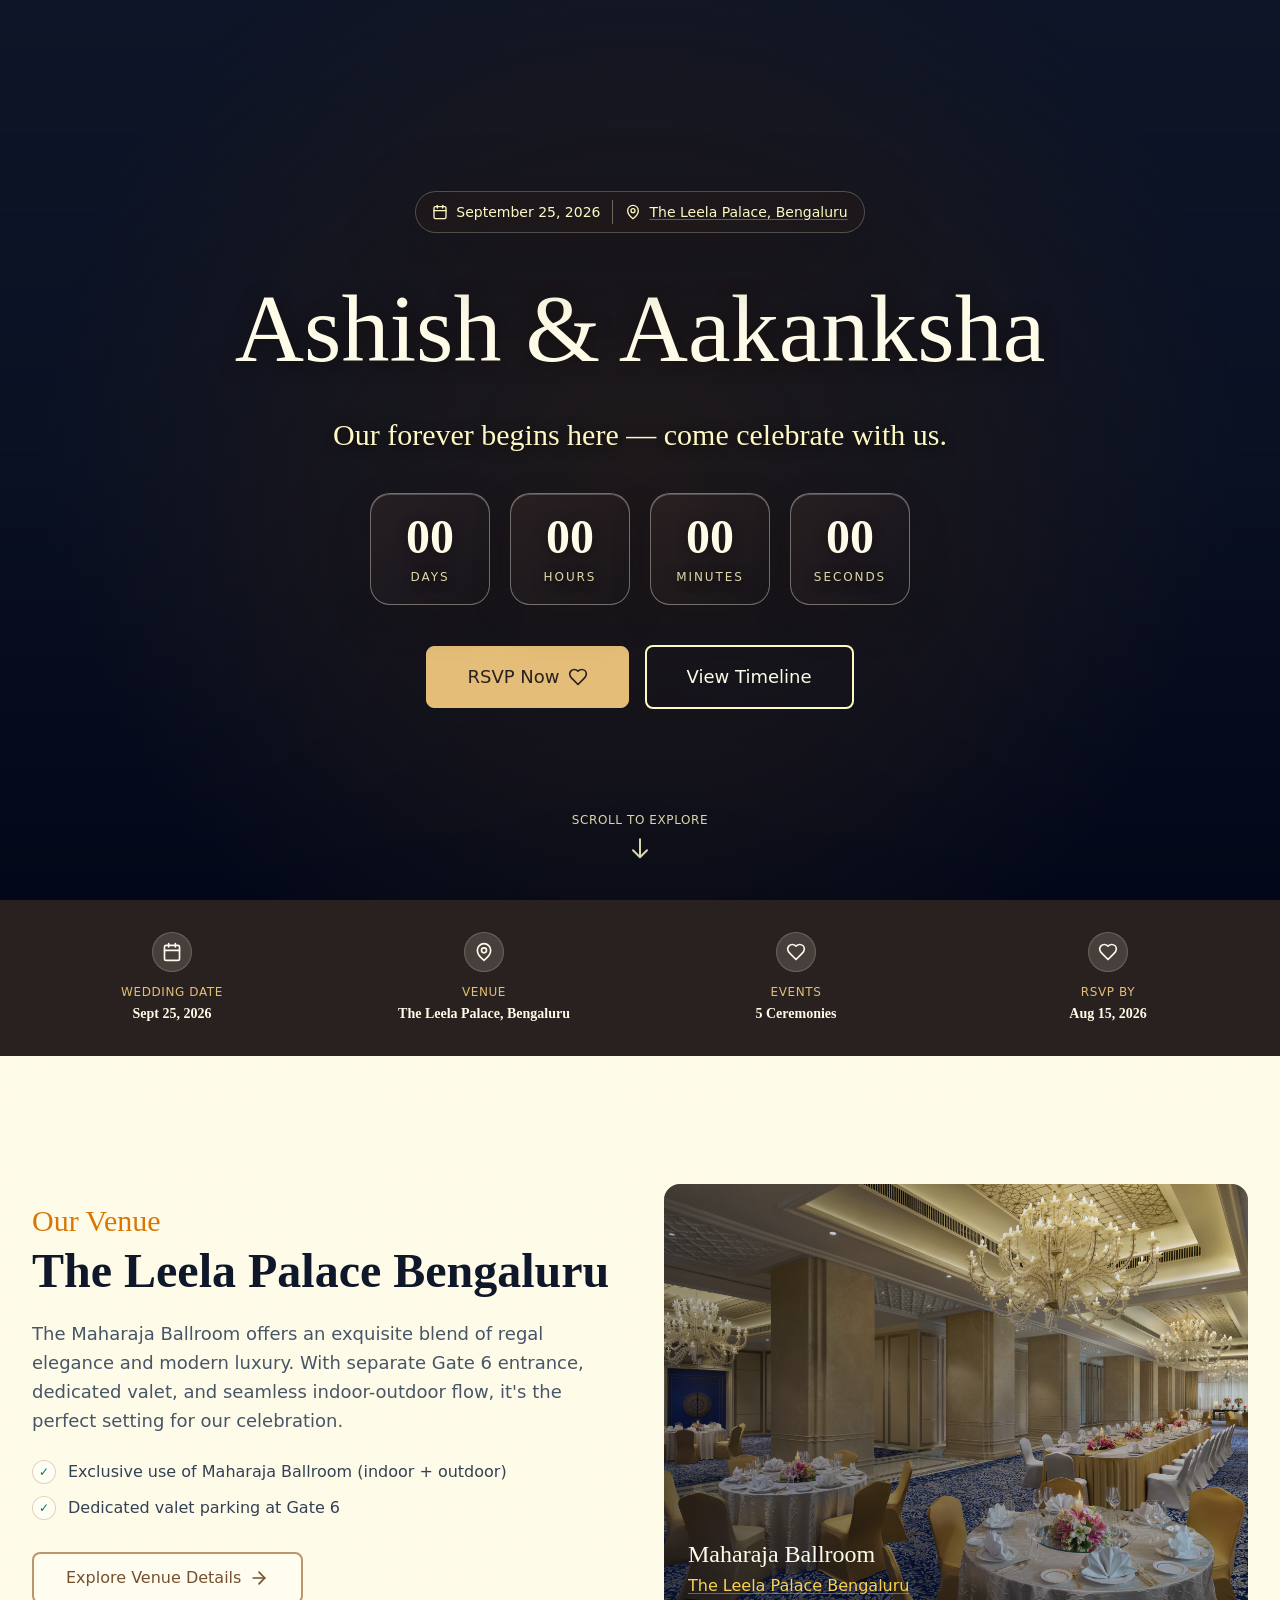
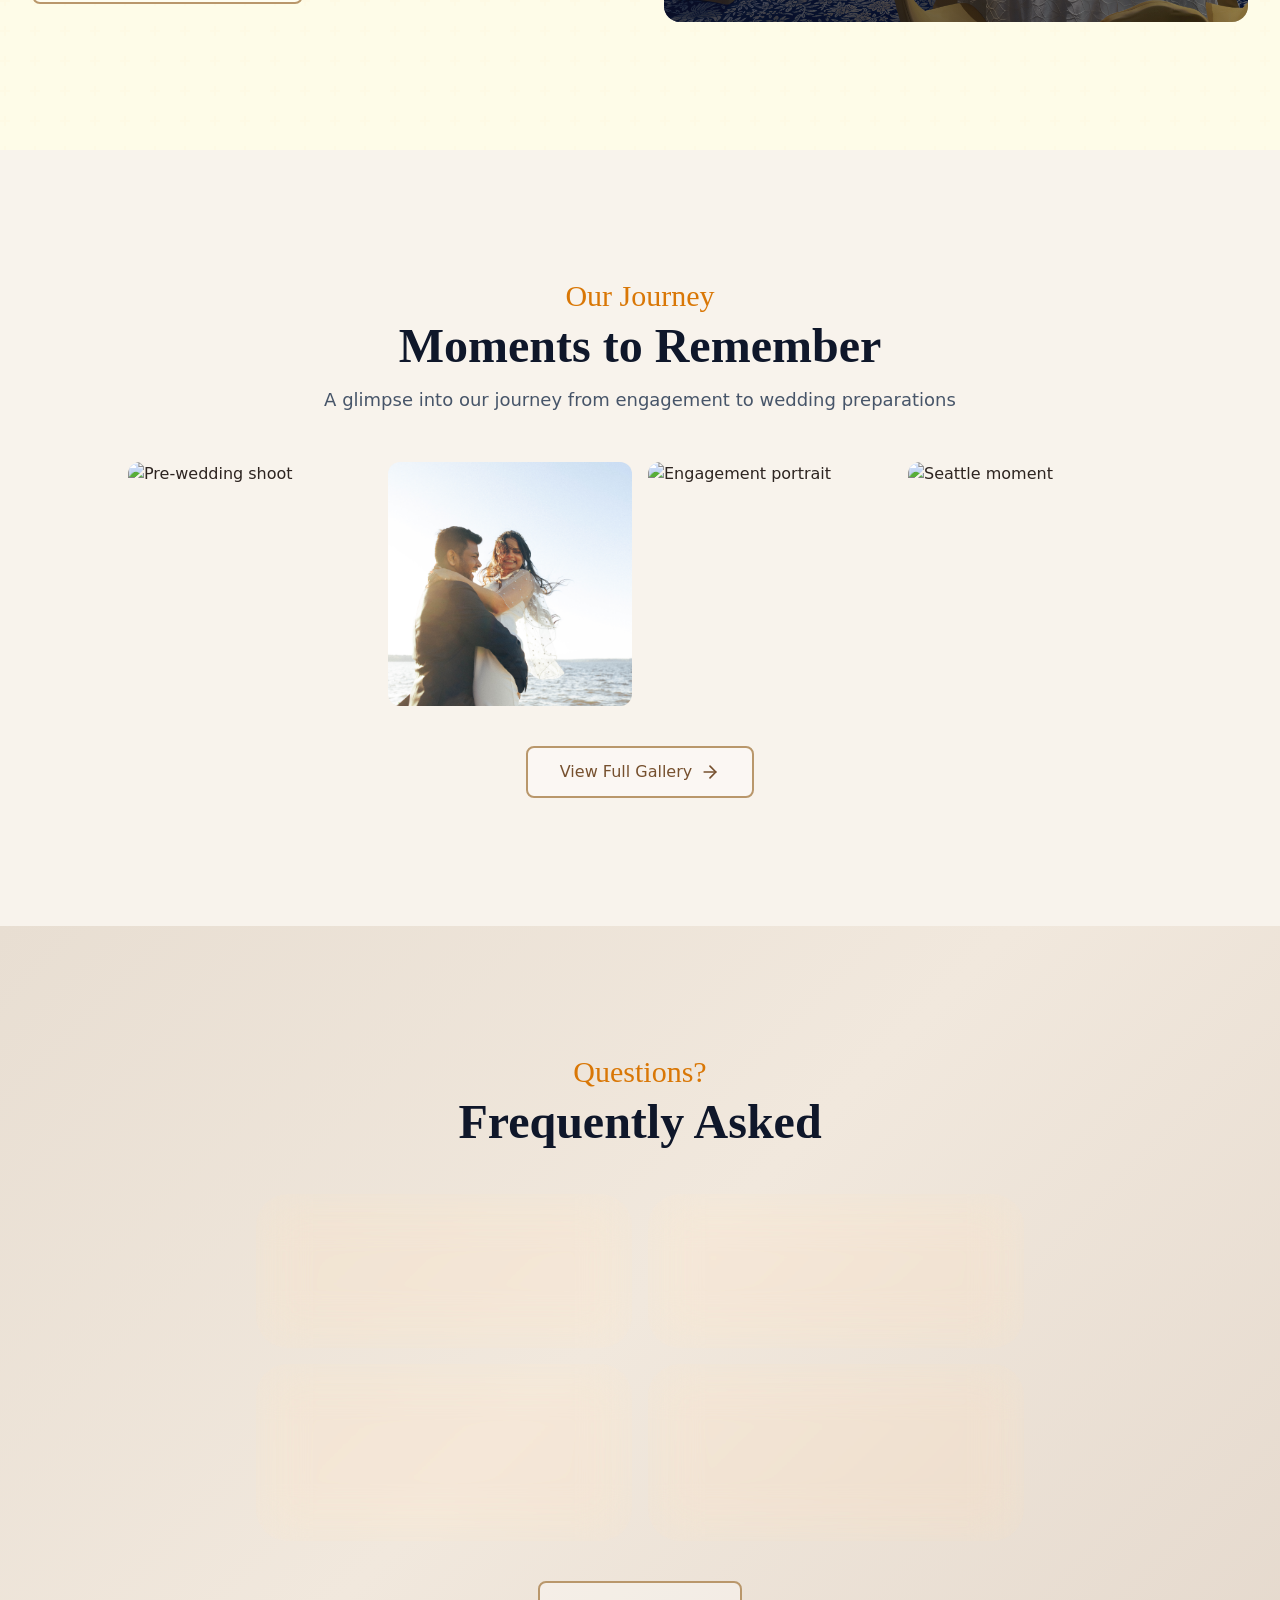
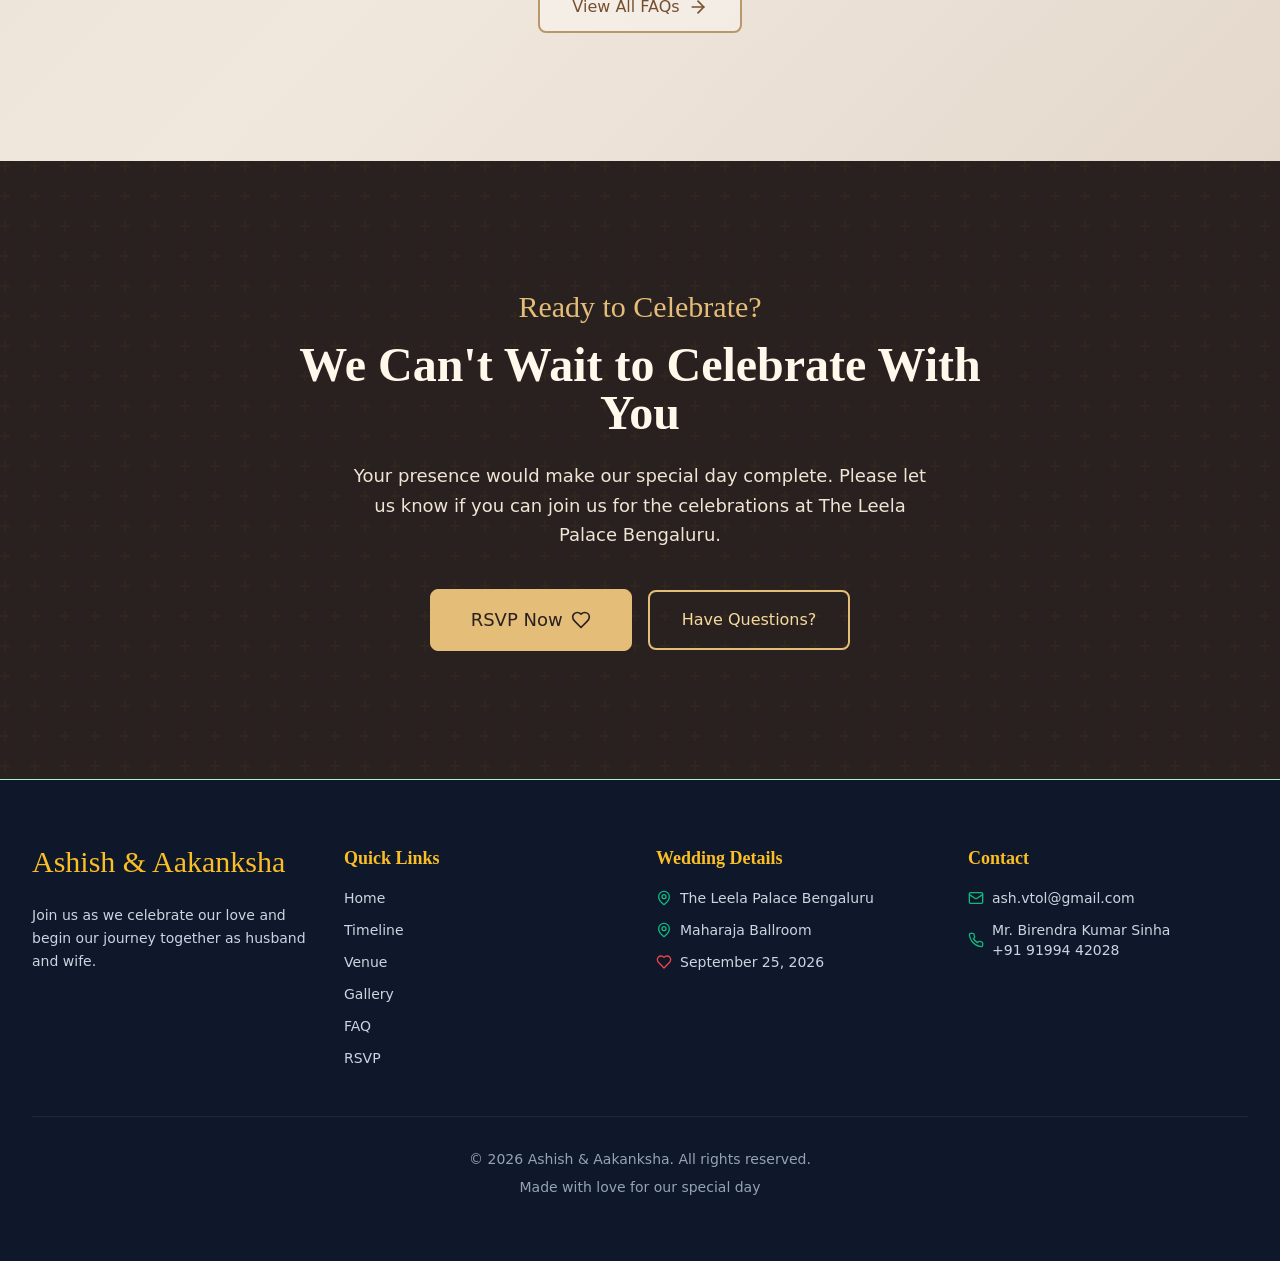
==== commit 3c89511f: "feat: publish gallery synced to curated photo set Gallery now carries exactly the fifteen curated ph" ====
--- a/temp-wedding-info/index.html
+++ b/temp-wedding-info/index.html
@@ -1 +1 @@
-<!DOCTYPE html><html lang="en" class="scroll-smooth"><head><meta charSet="utf-8"/><meta name="viewport" content="width=device-width, initial-scale=1, maximum-scale=5"/><link rel="stylesheet" href="/temp-wedding-info/next/static/css/a7190b7e856b0aae.css" data-precedence="next"/><link rel="preload" as="script" fetchPriority="low" href="/temp-wedding-info/next/static/chunks/webpack-ca0e639c443f3bc0.js"/><script src="/temp-wedding-info/next/static/chunks/fd9d1056-8fef90fb5a0b2194.js" async=""></script><script src="/temp-wedding-info/next/static/chunks/117-caa7a76e334f9cc1.js" async=""></script><script src="/temp-wedding-info/next/static/chunks/main-app-a595d10354fdd5b4.js" async=""></script><script src="/temp-wedding-info/next/static/chunks/972-f61722f390f308e6.js" async=""></script><script src="/temp-wedding-info/next/static/chunks/901-72b08f3aa2549d36.js" async=""></script><script src="/temp-wedding-info/next/static/chunks/app/page-98aa573c31bcd68c.js" async=""></script><script src="/temp-wedding-info/next/static/chunks/app/layout-f9865c0121f5cb31.js" async=""></script><meta name="theme-color" content="#064e3b"/><title>Ashish &amp; Aakanksha | Wedding Celebration</title><meta name="description" content="Join us for the wedding celebration of Ashish &amp; Aakanksha on September 25, 2026 at The Leela Palace Bengaluru."/><meta name="robots" content="index, follow"/><meta property="og:title" content="Ashish &amp; Aakanksha | Wedding Celebration"/><meta property="og:description" content="Join us for the wedding celebration of Ashish &amp; Aakanksha on September 25, 2026 at The Leela Palace Bengaluru."/><meta property="og:type" content="website"/><meta name="twitter:card" content="summary_large_image"/><meta name="twitter:title" content="Ashish &amp; Aakanksha | Wedding Celebration"/><meta name="twitter:description" content="Join us for the wedding celebration of Ashish &amp; Aakanksha on September 25, 2026 at The Leela Palace Bengaluru."/><script src="/temp-wedding-info/next/static/chunks/polyfills-42372ed130431b0a.js" noModule=""></script></head><body class="min-h-screen flex flex-col bg-cream-50 antialiased"><header class="absolute top-0 left-0 w-full border-b border-white/20 bg-white/10 backdrop-blur-md z-50" style="opacity:0;transform:translateY(-20px) translateZ(0)"><nav class="container-custom"><div class="flex justify-between h-16 sm:h-20"><div class="flex items-center"><a class="flex-shrink-0 flex items-center" href="/temp-wedding-info"><span class="font-accent text-2xl sm:text-3xl text-cream-50">Ashish &amp; Aakanksha</span></a></div><div class="hidden md:flex md:items-center md:space-x-1 lg:space-x-2"><a class="px-3 py-2 text-sm font-medium text-cream-50/85 hover:text-cream-50 transition-colors rounded-lg hover:bg-white/10" href="/temp-wedding-info">Home</a><a class="px-3 py-2 text-sm font-medium text-cream-50/85 hover:text-cream-50 transition-colors rounded-lg hover:bg-white/10" href="/temp-wedding-info/timeline">Timeline</a><a class="px-3 py-2 text-sm font-medium text-cream-50/85 hover:text-cream-50 transition-colors rounded-lg hover:bg-white/10" href="/temp-wedding-info/venue">Venue</a><a class="px-3 py-2 text-sm font-medium text-cream-50/85 hover:text-cream-50 transition-colors rounded-lg hover:bg-white/10" href="/temp-wedding-info/gallery">Gallery</a><a class="px-3 py-2 text-sm font-medium text-cream-50/85 hover:text-cream-50 transition-colors rounded-lg hover:bg-white/10" href="/temp-wedding-info/faq">FAQ</a><a class="px-3 py-2 text-sm font-medium text-cream-50/85 hover:text-cream-50 transition-colors rounded-lg hover:bg-white/10" href="/temp-wedding-info/rsvp">RSVP</a></div><div class="md:hidden flex items-center"><button class="p-2 text-charcoal-600 hover:text-emerald-700 transition-colors rounded-lg hover:bg-emerald-50" aria-label="Open menu" aria-expanded="false"><svg xmlns="http://www.w3.org/2000/svg" width="24" height="24" viewBox="0 0 24 24" fill="none" stroke="currentColor" stroke-width="2" stroke-linecap="round" stroke-linejoin="round" class="lucide lucide-menu h-6 w-6"><line x1="4" x2="20" y1="12" y2="12"></line><line x1="4" x2="20" y1="6" y2="6"></line><line x1="4" x2="20" y1="18" y2="18"></line></svg></button></div></div></nav></header><main class="flex-grow pt-0"><div class="min-h-full bg-transparent" style="opacity:1;transform:none"><main class="min-h-screen page-ivory"><section class="relative min-h-screen overflow-hidden bg-charcoal-900"><div class="absolute inset-0 z-0"><div data-testid="hero-fallback" class="absolute inset-[-3%] bg-cover bg-center" style="background-image:url(&quot;/temp-wedding-info/photos/193A0214.jpg&quot;);transform:translate3d(0px, 0px, 0) scale(1.08);transition:transform 0.35s cubic-bezier(0.22, 1, 0.36, 1)" aria-hidden="true"></div><video data-testid="hero-video" class="absolute inset-0 h-full w-full object-cover transition-opacity duration-500 opacity-0" src="/temp-wedding-info/videos/Weddingedit.mp4" muted="" autoPlay="" playsInline="" preload="auto" loop="" aria-hidden="true"></video><div class="absolute inset-0 bg-gradient-to-t from-charcoal-950/90 via-charcoal-950/35 to-charcoal-950/10"></div></div><div class="absolute inset-0 z-[1] hero-content-wash pointer-events-none"></div><div class="absolute inset-0 z-[1] overflow-hidden pointer-events-none opacity-40"><div class="absolute rounded-full border border-emerald-200/20" style="width:35px;height:35px;top:25%;left:15%;opacity:0.2;transform:none"></div><div class="absolute rounded-full border border-emerald-200/20" style="width:50px;height:50px;top:40%;left:25%;opacity:0.2;transform:none"></div><div class="absolute rounded-full border border-emerald-200/20" style="width:65px;height:65px;top:55%;left:35%;opacity:0.2;transform:none"></div><div class="absolute rounded-full border border-emerald-200/20" style="width:80px;height:80px;top:70%;left:45%;opacity:0.2;transform:none"></div><div class="absolute rounded-full border border-emerald-200/20" style="width:95px;height:95px;top:85%;left:55%;opacity:0.2;transform:none"></div></div><div class="relative z-10 flex flex-col items-center justify-center min-h-screen px-4 sm:px-6 lg:px-8" style="opacity:1"><div class="hero-content-panel flex items-center gap-3 px-4 py-2 rounded-full mb-12" style="opacity:1;transform:none"><div class="flex items-center gap-2 text-cream-100 text-sm"><svg xmlns="http://www.w3.org/2000/svg" width="24" height="24" viewBox="0 0 24 24" fill="none" stroke="currentColor" stroke-width="2" stroke-linecap="round" stroke-linejoin="round" class="lucide lucide-calendar h-4 w-4"><path d="M8 2v4"></path><path d="M16 2v4"></path><rect width="18" height="18" x="3" y="4" rx="2"></rect><path d="M3 10h18"></path></svg><span class="font-medium">September 25, 2026</span></div><div class="w-px h-6 bg-cream-100/35"></div><div class="flex items-center gap-2 text-cream-100 text-sm"><svg xmlns="http://www.w3.org/2000/svg" width="24" height="24" viewBox="0 0 24 24" fill="none" stroke="currentColor" stroke-width="2" stroke-linecap="round" stroke-linejoin="round" class="lucide lucide-map-pin h-4 w-4"><path d="M20 10c0 6-8 12-8 12s-8-6-8-12a8 8 0 0 1 16 0Z"></path><circle cx="12" cy="10" r="3"></circle></svg><a href="https://maps.app.goo.gl/atkQ97bHKWyYhiyY6" target="_blank" rel="noreferrer" class="font-medium underline decoration-white/30 underline-offset-2 hover:text-white">The Leela Palace, Bengaluru</a></div></div><h1 class="font-accent text-5xl sm:text-7xl lg:text-8xl text-cream-50 mb-10 text-center leading-tight" style="text-shadow:0 3px 18px rgba(20,14,12,0.85);opacity:1;transform:none">Ashish &amp; Aakanksha</h1><p class="font-heading text-xl sm:text-2xl lg:text-3xl text-cream-100 mb-10 text-center max-w-2xl leading-relaxed" style="text-shadow:0 2px 12px rgba(20,14,12,0.85);opacity:1;transform:none">Our forever begins here — come celebrate with us.</p><div class="grid grid-cols-4 gap-3 sm:gap-5 mb-10" role="timer" aria-label="Countdown to wedding" style="opacity:1;transform:none"><div class="liquid-glass-countdown flex flex-col items-center justify-center gap-2 p-4 sm:p-5 min-w-0 w-[clamp(4.5rem,16vw,7.5rem)] h-[clamp(5.5rem,14vw,7rem)]"><span class="font-heading text-3xl sm:text-4xl lg:text-5xl font-semibold text-cream-50 tabular-nums leading-none">00</span><span class="font-body text-[0.65rem] sm:text-xs uppercase tracking-[0.16em] text-cream-100/85">Days</span></div><div class="liquid-glass-countdown flex flex-col items-center justify-center gap-2 p-4 sm:p-5 min-w-0 w-[clamp(4.5rem,16vw,7.5rem)] h-[clamp(5.5rem,14vw,7rem)]"><span class="font-heading text-3xl sm:text-4xl lg:text-5xl font-semibold text-cream-50 tabular-nums leading-none">00</span><span class="font-body text-[0.65rem] sm:text-xs uppercase tracking-[0.16em] text-cream-100/85">Hours</span></div><div class="liquid-glass-countdown flex flex-col items-center justify-center gap-2 p-4 sm:p-5 min-w-0 w-[clamp(4.5rem,16vw,7.5rem)] h-[clamp(5.5rem,14vw,7rem)]"><span class="font-heading text-3xl sm:text-4xl lg:text-5xl font-semibold text-cream-50 tabular-nums leading-none">00</span><span class="font-body text-[0.65rem] sm:text-xs uppercase tracking-[0.16em] text-cream-100/85">Minutes</span></div><div class="liquid-glass-countdown flex flex-col items-center justify-center gap-2 p-4 sm:p-5 min-w-0 w-[clamp(4.5rem,16vw,7.5rem)] h-[clamp(5.5rem,14vw,7rem)]"><span class="font-heading text-3xl sm:text-4xl lg:text-5xl font-semibold text-cream-50 tabular-nums leading-none">00</span><span class="font-body text-[0.65rem] sm:text-xs uppercase tracking-[0.16em] text-cream-100/85">Seconds</span></div></div><div class="flex flex-col sm:flex-row items-center gap-4" style="opacity:1;transform:none"><a href="https://forms.gle/3DNa2dA8GWCufc8q9" target="_blank" rel="noreferrer" class="btn-gold w-full sm:w-auto text-lg px-10 py-4" tabindex="0">RSVP Now<svg xmlns="http://www.w3.org/2000/svg" width="24" height="24" viewBox="0 0 24 24" fill="none" stroke="currentColor" stroke-width="2" stroke-linecap="round" stroke-linejoin="round" class="lucide lucide-heart h-5 w-5 ml-2" aria-hidden="true"><path d="M19 14c1.49-1.46 3-3.21 3-5.5A5.5 5.5 0 0 0 16.5 3c-1.76 0-3 .5-4.5 2-1.5-1.5-2.74-2-4.5-2A5.5 5.5 0 0 0 2 8.5c0 2.3 1.5 4.05 3 5.5l7 7Z"></path></svg></a><a href="/temp-wedding-info/timeline" class="w-full sm:w-auto text-lg px-10 py-4 border-2 border-cream-100 text-cream-50 font-medium rounded-lg hover:bg-cream-50/15 hover:text-cream-50 transition-all duration-300 transform hover:scale-105 active:scale-95" tabindex="0">View Timeline</a></div><div class="absolute bottom-10 left-0 right-0 mx-auto w-fit flex flex-col items-center gap-2 text-cream-100/85" style="transform:none"><span class="text-xs font-medium uppercase tracking-wider">Scroll to explore</span><svg class="h-6 w-6" viewBox="0 0 24 24" fill="none" stroke="currentColor" stroke-width="2" style="transform:none"><path stroke-linecap="round" stroke-linejoin="round" d="M19 14l-7 7m0 0l-7-7m7 7V3"></path></svg></div></div></section><section class="dark-info-bar py-6"><div class="container-custom"><div class="grid grid-cols-2 md:grid-cols-4 gap-4 md:gap-8"><a href="https://calendar.google.com/calendar/render?action=TEMPLATE&amp;text=Ashish%20%26%20Aakanksha%20Wedding&amp;dates=20260925T100000/20260925T230000&amp;location=The%20Leela%20Palace%2C%20Bengaluru" target="_blank" rel="noreferrer" class="group flex flex-col items-center gap-1 rounded-xl px-3 py-2 text-center transition-colors hover:bg-white/10"><div class="dark-info-icon flex items-center justify-center w-10 h-10 rounded-full mb-2"><svg xmlns="http://www.w3.org/2000/svg" width="24" height="24" viewBox="0 0 24 24" fill="none" stroke="currentColor" stroke-width="2" stroke-linecap="round" stroke-linejoin="round" class="lucide lucide-calendar h-5 w-5"><path d="M8 2v4"></path><path d="M16 2v4"></path><rect width="18" height="18" x="3" y="4" rx="2"></rect><path d="M3 10h18"></path></svg></div><p class="text-xs uppercase tracking-wider text-[#e4bd78] font-medium">Wedding Date</p><p class="font-heading text-sm font-semibold text-cream-50">Sept 25, 2026</p></a><a href="https://maps.app.goo.gl/atkQ97bHKWyYhiyY6" target="_blank" rel="noreferrer" class="group flex flex-col items-center gap-1 rounded-xl px-3 py-2 text-center transition-colors hover:bg-white/10"><div class="dark-info-icon flex items-center justify-center w-10 h-10 rounded-full mb-2"><svg xmlns="http://www.w3.org/2000/svg" width="24" height="24" viewBox="0 0 24 24" fill="none" stroke="currentColor" stroke-width="2" stroke-linecap="round" stroke-linejoin="round" class="lucide lucide-map-pin h-5 w-5"><path d="M20 10c0 6-8 12-8 12s-8-6-8-12a8 8 0 0 1 16 0Z"></path><circle cx="12" cy="10" r="3"></circle></svg></div><p class="text-xs uppercase tracking-wider text-[#e4bd78] font-medium">Venue</p><p class="font-heading text-sm font-semibold text-cream-50">The Leela Palace, Bengaluru</p></a><a class="group flex flex-col items-center gap-1 rounded-xl px-3 py-2 text-center transition-colors hover:bg-white/10" href="/temp-wedding-info/timeline"><div class="dark-info-icon flex items-center justify-center w-10 h-10 rounded-full mb-2"><svg xmlns="http://www.w3.org/2000/svg" width="24" height="24" viewBox="0 0 24 24" fill="none" stroke="currentColor" stroke-width="2" stroke-linecap="round" stroke-linejoin="round" class="lucide lucide-heart h-5 w-5"><path d="M19 14c1.49-1.46 3-3.21 3-5.5A5.5 5.5 0 0 0 16.5 3c-1.76 0-3 .5-4.5 2-1.5-1.5-2.74-2-4.5-2A5.5 5.5 0 0 0 2 8.5c0 2.3 1.5 4.05 3 5.5l7 7Z"></path></svg></div><p class="text-xs uppercase tracking-wider text-[#e4bd78] font-medium">Events</p><p class="font-heading text-sm font-semibold text-cream-50">5 Ceremonies</p></a><a href="https://forms.gle/3DNa2dA8GWCufc8q9" target="_blank" rel="noreferrer" class="group flex flex-col items-center gap-1 rounded-xl px-3 py-2 text-center transition-colors hover:bg-white/10"><div class="dark-info-icon flex items-center justify-center w-10 h-10 rounded-full mb-2"><svg xmlns="http://www.w3.org/2000/svg" width="24" height="24" viewBox="0 0 24 24" fill="none" stroke="currentColor" stroke-width="2" stroke-linecap="round" stroke-linejoin="round" class="lucide lucide-heart h-5 w-5"><path d="M19 14c1.49-1.46 3-3.21 3-5.5A5.5 5.5 0 0 0 16.5 3c-1.76 0-3 .5-4.5 2-1.5-1.5-2.74-2-4.5-2A5.5 5.5 0 0 0 2 8.5c0 2.3 1.5 4.05 3 5.5l7 7Z"></path></svg></div><p class="text-xs uppercase tracking-wider text-[#e4bd78] font-medium">RSVP By</p><p class="font-heading text-sm font-semibold text-cream-50">Aug 15, 2026</p></a></div></div></section><section class="section bg-cream-50 relative overflow-hidden"><div class="absolute inset-0 opacity-5" style="background-image:url(&quot;data:image/svg+xml,%3Csvg width=&#x27;60&#x27; height=&#x27;60&#x27; viewBox=&#x27;0 0 60 60&#x27; xmlns=&#x27;http://www.w3.org/2000/svg&#x27;%3E%3Cg fill=&#x27;none&#x27; fill-rule=&#x27;evenodd&#x27;%3E%3Cg fill=&#x27;%23f59e0b&#x27; fill-opacity=&#x27;0.4&#x27;%3E%3Cpath d=&#x27;M36 34v-4h-2v4h-4v2h4v4h2v-4h4v-2h-4zm0-30V0h-2v4h-4v2h4v4h2V6h4V4h-4zM6 34v-4H4v4H0v2h4v4h2v-4h4v-2H6zM6 4V0H4v4H0v2h4v4h2V6h4V4H6z&#x27;/%3E%3C/g%3E%3C/g%3E%3C/svg%3E&quot;)"></div><div class="container-custom relative"><div class="grid lg:grid-cols-2 gap-12 items-center"><div><p class="font-accent text-3xl text-gold-600 mb-2">Our Venue</p><h2 class="font-heading text-4xl sm:text-5xl font-semibold text-charcoal-900 mb-6">The Leela Palace Bengaluru</h2><p class="text-lg text-charcoal-600 mb-6 leading-relaxed">The Maharaja Ballroom offers an exquisite blend of regal elegance and modern luxury. With separate Gate 6 entrance, dedicated valet, and seamless indoor-outdoor flow, it&#x27;s the perfect setting for our celebration.</p><ul class="space-y-3 mb-8"><li class="flex items-center gap-3 text-charcoal-700"><span class="icon-glass flex-shrink-0 w-6 h-6 rounded-full flex items-center justify-center"><span class="text-emerald-700 text-xs">✓</span></span>Exclusive use of Maharaja Ballroom (indoor + outdoor)</li><li class="flex items-center gap-3 text-charcoal-700"><span class="icon-glass flex-shrink-0 w-6 h-6 rounded-full flex items-center justify-center"><span class="text-emerald-700 text-xs">✓</span></span>Dedicated valet parking at Gate 6</li></ul><a class="cta-secondary-light inline-flex items-center gap-2 px-8 py-3 rounded-lg font-medium transition-all duration-300" href="/temp-wedding-info/venue">Explore Venue Details<svg xmlns="http://www.w3.org/2000/svg" width="24" height="24" viewBox="0 0 24 24" fill="none" stroke="currentColor" stroke-width="2" stroke-linecap="round" stroke-linejoin="round" class="lucide lucide-arrow-right h-5 w-5"><path d="M5 12h14"></path><path d="m12 5 7 7-7 7"></path></svg></a></div><div class="relative aspect-[4/3] rounded-2xl overflow-hidden bg-charcoal-200"><div class="absolute inset-0 bg-cover bg-center" style="background-image:url(&quot;/temp-wedding-info/photos/venue/Maharaja-Ballroom-Social.jpg&quot;)"></div><div class="absolute inset-0 bg-gradient-to-tr from-charcoal-900/60 to-transparent"></div><div class="absolute bottom-6 left-6 right-6 text-cream-50"><p class="font-accent text-2xl mb-1">Maharaja Ballroom</p><a href="https://maps.app.goo.gl/atkQ97bHKWyYhiyY6" target="_blank" rel="noreferrer" class="text-gold-300 underline decoration-gold-300/40 underline-offset-2 hover:text-gold-200">The Leela Palace Bengaluru</a></div></div></div></div></section><section class="section page-ivory"><div class="container-custom"><div class="text-center mb-12"><p class="font-accent text-3xl text-gold-600 mb-2">Our Journey</p><h2 class="font-heading text-4xl sm:text-5xl font-semibold text-charcoal-900">Moments to Remember</h2><p class="mt-4 text-lg text-charcoal-600 max-w-2xl mx-auto">A glimpse into our journey from engagement to wedding preparations</p></div><div class="mx-auto grid max-w-5xl grid-cols-2 gap-4 md:grid-cols-4"><div class="relative aspect-square rounded-xl overflow-hidden group cursor-pointer"><img src="/temp-wedding-info/photos/193A0214.jpg" alt="Pre-wedding shoot" class="w-full h-full object-cover transition-transform duration-500 group-hover:scale-105" loading="lazy"/><div class="absolute inset-0 bg-gradient-to-t from-black/60 to-transparent opacity-0 group-hover:opacity-100 transition-opacity duration-300"></div><div class="absolute bottom-3 left-3 right-3 text-cream-50 opacity-0 group-hover:opacity-100 transition-all duration-300 translate-y-2 group-hover:translate-y-0"><p class="text-xs font-medium">Pre-Wedding</p><p class="text-[10px] opacity-80">Pre-wedding shoot</p></div></div><div class="relative aspect-square rounded-xl overflow-hidden group cursor-pointer"><img src="/temp-wedding-info/photos/193A0402.jpg" alt="Couple portrait" class="w-full h-full object-cover transition-transform duration-500 group-hover:scale-105" loading="lazy"/><div class="absolute inset-0 bg-gradient-to-t from-black/60 to-transparent opacity-0 group-hover:opacity-100 transition-opacity duration-300"></div><div class="absolute bottom-3 left-3 right-3 text-cream-50 opacity-0 group-hover:opacity-100 transition-all duration-300 translate-y-2 group-hover:translate-y-0"><p class="text-xs font-medium">Pre-Wedding</p><p class="text-[10px] opacity-80">Couple portrait</p></div></div><div class="relative aspect-square rounded-xl overflow-hidden group cursor-pointer"><img src="/temp-wedding-info/photos/Pune-3-engagement.jpg" alt="Engagement moment" class="w-full h-full object-cover transition-transform duration-500 group-hover:scale-105" loading="lazy"/><div class="absolute inset-0 bg-gradient-to-t from-black/60 to-transparent opacity-0 group-hover:opacity-100 transition-opacity duration-300"></div><div class="absolute bottom-3 left-3 right-3 text-cream-50 opacity-0 group-hover:opacity-100 transition-all duration-300 translate-y-2 group-hover:translate-y-0"><p class="text-xs font-medium">Engagement</p><p class="text-[10px] opacity-80">Engagement moment</p></div></div><div class="relative aspect-square rounded-xl overflow-hidden group cursor-pointer"><img src="/temp-wedding-info/photos/Seattle-1.jpg" alt="Seattle moment" class="w-full h-full object-cover transition-transform duration-500 group-hover:scale-105" loading="lazy"/><div class="absolute inset-0 bg-gradient-to-t from-black/60 to-transparent opacity-0 group-hover:opacity-100 transition-opacity duration-300"></div><div class="absolute bottom-3 left-3 right-3 text-cream-50 opacity-0 group-hover:opacity-100 transition-all duration-300 translate-y-2 group-hover:translate-y-0"><p class="text-xs font-medium">Pre-Wedding</p><p class="text-[10px] opacity-80">Seattle moment</p></div></div></div><div class="mt-10 text-center"><a class="cta-secondary-light inline-flex items-center gap-2 px-8 py-3 rounded-lg font-medium transition-all duration-300" href="/temp-wedding-info/gallery">View Full Gallery<svg xmlns="http://www.w3.org/2000/svg" width="24" height="24" viewBox="0 0 24 24" fill="none" stroke="currentColor" stroke-width="2" stroke-linecap="round" stroke-linejoin="round" class="lucide lucide-arrow-right h-5 w-5"><path d="M5 12h14"></path><path d="m12 5 7 7-7 7"></path></svg></a></div></div></section><section class="section home-faq-surface"><div class="container-custom"><div class="text-center mb-12"><p class="font-accent text-3xl text-gold-600 mb-2">Questions?</p><h2 class="font-heading text-4xl sm:text-5xl font-semibold text-charcoal-900">Frequently Asked</h2></div><div class="grid md:grid-cols-2 gap-4 max-w-3xl mx-auto"><div class="liquid-glass p-6 group animate-fade-in" style="animation-delay:0ms"><h3 class="font-heading text-lg font-medium text-[#2d2420] tracking-[-0.01em] mb-2">What are the wedding dates and times?</h3><p class="text-[#685951] text-sm leading-relaxed">Sept 24: Mehendi at 7 PM at Home. Sept 25: Haldi at 9 AM, Shaadi at 4 PM, and Reception &amp; Dinner at 8 PM at The Leela Palace.</p></div><div class="liquid-glass p-6 group animate-fade-in" style="animation-delay:100ms"><h3 class="font-heading text-lg font-medium text-[#2d2420] tracking-[-0.01em] mb-2">Where is the venue?</h3><p class="text-[#685951] text-sm leading-relaxed">The Leela Palace Bengaluru, Maharaja Ballroom, 23 Old Airport Road. Use Gate 6 for valet parking and drop-off by the door.</p></div><div class="liquid-glass p-6 group animate-fade-in" style="animation-delay:200ms"><h3 class="font-heading text-lg font-medium text-[#2d2420] tracking-[-0.01em] mb-2">What is the dress code?</h3><p class="text-[#685951] text-sm leading-relaxed">Festive Indian wear for Mehendi; yellow, mango, marigold, or turmeric for Haldi; regal traditional wear for Shaadi; elegant Indian or formal evening wear for Reception.</p></div><div class="liquid-glass p-6 group animate-fade-in" style="animation-delay:300ms"><h3 class="font-heading text-lg font-medium text-[#2d2420] tracking-[-0.01em] mb-2">How long should travel take?</h3><p class="text-[#685951] text-sm leading-relaxed">Allow 60–120 minutes from the airport to The Leela, 45–90 minutes from home to The Leela, and 75–135 minutes from the airport to home.</p></div></div><div class="mt-10 text-center"><a class="cta-secondary-light inline-flex items-center gap-2 px-8 py-3 rounded-lg font-medium transition-all duration-300" href="/temp-wedding-info/faq">View All FAQs<svg xmlns="http://www.w3.org/2000/svg" width="24" height="24" viewBox="0 0 24 24" fill="none" stroke="currentColor" stroke-width="2" stroke-linecap="round" stroke-linejoin="round" class="lucide lucide-arrow-right h-5 w-5"><path d="M5 12h14"></path><path d="m12 5 7 7-7 7"></path></svg></a></div></div></section><section class="section relative overflow-hidden bg-[#29211f]"><div class="absolute inset-0 opacity-10" style="background-image:url(&quot;data:image/svg+xml,%3Csvg width=&#x27;60&#x27; height=&#x27;60&#x27; viewBox=&#x27;0 0 60 60&#x27; xmlns=&#x27;http://www.w3.org/2000/svg&#x27;%3E%3Cg fill=&#x27;none&#x27; fill-rule=&#x27;evenodd&#x27;%3E%3Cg fill=&#x27;%23f59e0b&#x27; fill-opacity=&#x27;0.4&#x27;%3E%3Cpath d=&#x27;M36 34v-4h-2v4h-4v2h4v4h2v-4h4v-2h-4zm0-30V0h-2v4h-4v2h4v4h2V6h4V4h-4zM6 34v-4H4v4H0v2h4v4h2v-4h4v-2H6zM6 4V0H4v4H0v2h4v4h2V6h4V4H6z&#x27;/%3E%3C/g%3E%3C/g%3E%3C/svg%3E&quot;)"></div><div class="container-custom relative text-center"><div class="max-w-3xl mx-auto"><p class="font-accent text-3xl text-[#e4bd78] mb-4">Ready to Celebrate?</p><h2 class="font-heading text-4xl sm:text-5xl font-semibold text-[#fff8eb] mb-6">We Can&#x27;t Wait to Celebrate With You</h2><p class="text-lg text-[#f0e5d5] mb-10 max-w-xl mx-auto leading-relaxed">Your presence would make our special day complete. Please let us know if you can join us for the celebrations at The Leela Palace Bengaluru.</p><div class="flex flex-col sm:flex-row items-center justify-center gap-4"><a href="https://forms.gle/3DNa2dA8GWCufc8q9" target="_blank" rel="noreferrer" class="btn-gold text-lg px-10 py-4">RSVP Now<svg xmlns="http://www.w3.org/2000/svg" width="24" height="24" viewBox="0 0 24 24" fill="none" stroke="currentColor" stroke-width="2" stroke-linecap="round" stroke-linejoin="round" class="lucide lucide-heart h-5 w-5 ml-2"><path d="M19 14c1.49-1.46 3-3.21 3-5.5A5.5 5.5 0 0 0 16.5 3c-1.76 0-3 .5-4.5 2-1.5-1.5-2.74-2-4.5-2A5.5 5.5 0 0 0 2 8.5c0 2.3 1.5 4.05 3 5.5l7 7Z"></path></svg></a><a class="inline-flex items-center gap-2 px-8 py-4 border-2 border-[#e4bd78] text-[#f5d99e] font-medium rounded-lg hover:bg-[#e4bd78]/10 transition-all duration-300" href="/temp-wedding-info/faq">Have Questions?</a></div></div></div></section></main></div></main><footer class="border-t border-emerald-200 bg-charcoal-900 text-cream-50"><div class="container-custom py-12 sm:py-16"><div class="grid grid-cols-1 gap-8 sm:grid-cols-2 lg:grid-cols-4"><div class="lg:col-span-1"><a class="flex-shrink-0 flex items-center mb-6" href="/temp-wedding-info"><span class="font-accent text-3xl text-gold-400">Ashish &amp; Aakanksha</span></a><p class="text-charcoal-300 text-sm leading-relaxed">Join us as we celebrate our love and begin our journey together as husband and wife.</p></div><div><h4 class="font-heading text-lg font-semibold text-gold-400 mb-4">Quick Links</h4><nav class="space-y-3"><a class="text-charcoal-300 hover:text-gold-400 transition-colors text-sm block" href="/temp-wedding-info">Home</a><a class="text-charcoal-300 hover:text-gold-400 transition-colors text-sm block" href="/temp-wedding-info/timeline">Timeline</a><a class="text-charcoal-300 hover:text-gold-400 transition-colors text-sm block" href="/temp-wedding-info/venue">Venue</a><a class="text-charcoal-300 hover:text-gold-400 transition-colors text-sm block" href="/temp-wedding-info/gallery">Gallery</a><a class="text-charcoal-300 hover:text-gold-400 transition-colors text-sm block" href="/temp-wedding-info/faq">FAQ</a><a href="https://forms.gle/3DNa2dA8GWCufc8q9" target="_blank" rel="noreferrer" class="text-charcoal-300 hover:text-gold-400 transition-colors text-sm block">RSVP</a></nav></div><div><h4 class="font-heading text-lg font-semibold text-gold-400 mb-4">Wedding Details</h4><div class="space-y-3 text-sm text-charcoal-300"><div class="flex items-center gap-2"><svg xmlns="http://www.w3.org/2000/svg" width="24" height="24" viewBox="0 0 24 24" fill="none" stroke="currentColor" stroke-width="2" stroke-linecap="round" stroke-linejoin="round" class="lucide lucide-map-pin h-4 w-4 text-emerald-500"><path d="M20 10c0 6-8 12-8 12s-8-6-8-12a8 8 0 0 1 16 0Z"></path><circle cx="12" cy="10" r="3"></circle></svg><span>The Leela Palace Bengaluru</span></div><div class="flex items-center gap-2"><svg xmlns="http://www.w3.org/2000/svg" width="24" height="24" viewBox="0 0 24 24" fill="none" stroke="currentColor" stroke-width="2" stroke-linecap="round" stroke-linejoin="round" class="lucide lucide-map-pin h-4 w-4 text-emerald-500"><path d="M20 10c0 6-8 12-8 12s-8-6-8-12a8 8 0 0 1 16 0Z"></path><circle cx="12" cy="10" r="3"></circle></svg><span>Maharaja Ballroom</span></div><div class="flex items-center gap-2"><svg xmlns="http://www.w3.org/2000/svg" width="24" height="24" viewBox="0 0 24 24" fill="none" stroke="currentColor" stroke-width="2" stroke-linecap="round" stroke-linejoin="round" class="lucide lucide-heart h-4 w-4 text-ruby-500"><path d="M19 14c1.49-1.46 3-3.21 3-5.5A5.5 5.5 0 0 0 16.5 3c-1.76 0-3 .5-4.5 2-1.5-1.5-2.74-2-4.5-2A5.5 5.5 0 0 0 2 8.5c0 2.3 1.5 4.05 3 5.5l7 7Z"></path></svg><span>September 25, 2026</span></div></div></div><div><h4 class="font-heading text-lg font-semibold text-gold-400 mb-4">Contact</h4><div class="space-y-3 text-sm text-charcoal-300"><a href="mailto:ash.vtol@gmail.com" class="flex items-center gap-2 hover:text-gold-400 transition-colors"><svg xmlns="http://www.w3.org/2000/svg" width="24" height="24" viewBox="0 0 24 24" fill="none" stroke="currentColor" stroke-width="2" stroke-linecap="round" stroke-linejoin="round" class="lucide lucide-mail h-4 w-4 text-emerald-500"><rect width="20" height="16" x="2" y="4" rx="2"></rect><path d="m22 7-8.97 5.7a1.94 1.94 0 0 1-2.06 0L2 7"></path></svg><span>ash.vtol@gmail.com</span></a><div class="flex items-center gap-2"><svg xmlns="http://www.w3.org/2000/svg" width="24" height="24" viewBox="0 0 24 24" fill="none" stroke="currentColor" stroke-width="2" stroke-linecap="round" stroke-linejoin="round" class="lucide lucide-phone h-4 w-4 text-emerald-500"><path d="M22 16.92v3a2 2 0 0 1-2.18 2 19.79 19.79 0 0 1-8.63-3.07 19.5 19.5 0 0 1-6-6 19.79 19.79 0 0 1-3.07-8.67A2 2 0 0 1 4.11 2h3a2 2 0 0 1 2 1.72 12.84 12.84 0 0 0 .7 2.81 2 2 0 0 1-.45 2.11L8.09 9.91a16 16 0 0 0 6 6l1.27-1.27a2 2 0 0 1 2.11-.45 12.84 12.84 0 0 0 2.81.7A2 2 0 0 1 22 16.92z"></path></svg><span>Mr. Birendra Kumar Sinha<br/>+91 91994 42028</span></div></div></div></div><div class="mt-12 pt-8 border-t border-charcoal-800 text-center text-sm text-charcoal-400"><p>© <!-- -->2026<!-- --> Ashish &amp; Aakanksha. All rights reserved.</p><p class="mt-2">Made with love for our special day</p></div></div></footer><script src="/temp-wedding-info/next/static/chunks/webpack-ca0e639c443f3bc0.js" async=""></script><script>(self.__next_f=self.__next_f||[]).push([0]);self.__next_f.push([2,null])</script><script>self.__next_f.push([1,"1:HL[\"/temp-wedding-info/next/static/css/a7190b7e856b0aae.css\",\"style\"]\n"])</script><script>self.__next_f.push([1,"2:I[2846,[],\"\"]\n4:I[8774,[\"972\",\"static/chunks/972-f61722f390f308e6.js\",\"901\",\"static/chunks/901-72b08f3aa2549d36.js\",\"931\",\"static/chunks/app/page-98aa573c31bcd68c.js\"],\"default\"]\n5:I[2972,[\"972\",\"static/chunks/972-f61722f390f308e6.js\",\"901\",\"static/chunks/901-72b08f3aa2549d36.js\",\"931\",\"static/chunks/app/page-98aa573c31bcd68c.js\"],\"\"]\n6:I[7515,[\"972\",\"static/chunks/972-f61722f390f308e6.js\",\"901\",\"static/chunks/901-72b08f3aa2549d36.js\",\"931\",\"static/chunks/app/page-98aa573c31bcd68c.js\"],\"default\"]\n7:I[2831,[\"972\",\"static/chunks/972-f61722f390f308e6.js\",\"901\",\"static/chunks/901-72b08f3aa2549d36.js\",\"185\",\"static/chunks/app/layout-f9865c0121f5cb31.js\"],\"default\"]\n8:I[7868,[\"972\",\"static/chunks/972-f61722f390f308e6.js\",\"901\",\"static/chunks/901-72b08f3aa2549d36.js\",\"185\",\"static/chunks/app/layout-f9865c0121f5cb31.js\"],\"default\"]\n9:I[4707,[],\"\"]\na:I[6423,[],\"\"]\nb:I[205,[\"972\",\"static/chunks/972-f61722f390f308e6.js\",\"901\",\"static/chunks/901-72b08f3aa2549d36.js\",\"185\",\"static/chunks/app/layout-f9865c0121f5cb31.js\"],\"default\"]\nd:I[1060,[],\"\"]\ne:[]\n"])</script><script>self.__next_f.push([1,"0:[\"$\",\"$L2\",null,{\"buildId\":\"fre_B50Qs5zxx1R7cTb1L\",\"assetPrefix\":\"/temp-wedding-info\",\"urlParts\":[\"\",\"\"],\"initialTree\":[\"\",{\"children\":[\"__PAGE__\",{}]},\"$undefined\",\"$undefined\",true],\"initialSeedData\":[\"\",{\"children\":[\"__PAGE__\",{},[[\"$L3\",[\"$\",\"main\",null,{\"className\":\"min-h-screen page-ivory\",\"children\":[[\"$\",\"$L4\",null,{}],[\"$\",\"section\",null,{\"className\":\"dark-info-bar py-6\",\"children\":[\"$\",\"div\",null,{\"className\":\"container-custom\",\"children\":[\"$\",\"div\",null,{\"className\":\"grid grid-cols-2 md:grid-cols-4 gap-4 md:gap-8\",\"children\":[[\"$\",\"a\",null,{\"href\":\"https://calendar.google.com/calendar/render?action=TEMPLATE\u0026text=Ashish%20%26%20Aakanksha%20Wedding\u0026dates=20260925T100000/20260925T230000\u0026location=The%20Leela%20Palace%2C%20Bengaluru\",\"target\":\"_blank\",\"rel\":\"noreferrer\",\"className\":\"group flex flex-col items-center gap-1 rounded-xl px-3 py-2 text-center transition-colors hover:bg-white/10\",\"children\":[[\"$\",\"div\",null,{\"className\":\"dark-info-icon flex items-center justify-center w-10 h-10 rounded-full mb-2\",\"children\":[\"$\",\"svg\",null,{\"xmlns\":\"http://www.w3.org/2000/svg\",\"width\":24,\"height\":24,\"viewBox\":\"0 0 24 24\",\"fill\":\"none\",\"stroke\":\"currentColor\",\"strokeWidth\":2,\"strokeLinecap\":\"round\",\"strokeLinejoin\":\"round\",\"className\":\"lucide lucide-calendar h-5 w-5\",\"children\":[[\"$\",\"path\",\"1cmpym\",{\"d\":\"M8 2v4\"}],[\"$\",\"path\",\"4m81vk\",{\"d\":\"M16 2v4\"}],[\"$\",\"rect\",\"1hopcy\",{\"width\":\"18\",\"height\":\"18\",\"x\":\"3\",\"y\":\"4\",\"rx\":\"2\"}],[\"$\",\"path\",\"8toen8\",{\"d\":\"M3 10h18\"}],\"$undefined\"]}]}],[\"$\",\"p\",null,{\"className\":\"text-xs uppercase tracking-wider text-[#e4bd78] font-medium\",\"children\":\"Wedding Date\"}],[\"$\",\"p\",null,{\"className\":\"font-heading text-sm font-semibold text-cream-50\",\"children\":\"Sept 25, 2026\"}]]}],[\"$\",\"a\",null,{\"href\":\"https://maps.app.goo.gl/atkQ97bHKWyYhiyY6\",\"target\":\"_blank\",\"rel\":\"noreferrer\",\"className\":\"group flex flex-col items-center gap-1 rounded-xl px-3 py-2 text-center transition-colors hover:bg-white/10\",\"children\":[[\"$\",\"div\",null,{\"className\":\"dark-info-icon flex items-center justify-center w-10 h-10 rounded-full mb-2\",\"children\":[\"$\",\"svg\",null,{\"xmlns\":\"http://www.w3.org/2000/svg\",\"width\":24,\"height\":24,\"viewBox\":\"0 0 24 24\",\"fill\":\"none\",\"stroke\":\"currentColor\",\"strokeWidth\":2,\"strokeLinecap\":\"round\",\"strokeLinejoin\":\"round\",\"className\":\"lucide lucide-map-pin h-5 w-5\",\"children\":[[\"$\",\"path\",\"2oe9fu\",{\"d\":\"M20 10c0 6-8 12-8 12s-8-6-8-12a8 8 0 0 1 16 0Z\"}],[\"$\",\"circle\",\"ilqhr7\",{\"cx\":\"12\",\"cy\":\"10\",\"r\":\"3\"}],\"$undefined\"]}]}],[\"$\",\"p\",null,{\"className\":\"text-xs uppercase tracking-wider text-[#e4bd78] font-medium\",\"children\":\"Venue\"}],[\"$\",\"p\",null,{\"className\":\"font-heading text-sm font-semibold text-cream-50\",\"children\":\"The Leela Palace, Bengaluru\"}]]}],[\"$\",\"$L5\",null,{\"href\":\"/timeline\",\"className\":\"group flex flex-col items-center gap-1 rounded-xl px-3 py-2 text-center transition-colors hover:bg-white/10\",\"children\":[[\"$\",\"div\",null,{\"className\":\"dark-info-icon flex items-center justify-center w-10 h-10 rounded-full mb-2\",\"children\":[\"$\",\"svg\",null,{\"xmlns\":\"http://www.w3.org/2000/svg\",\"width\":24,\"height\":24,\"viewBox\":\"0 0 24 24\",\"fill\":\"none\",\"stroke\":\"currentColor\",\"strokeWidth\":2,\"strokeLinecap\":\"round\",\"strokeLinejoin\":\"round\",\"className\":\"lucide lucide-heart h-5 w-5\",\"children\":[[\"$\",\"path\",\"c3ymky\",{\"d\":\"M19 14c1.49-1.46 3-3.21 3-5.5A5.5 5.5 0 0 0 16.5 3c-1.76 0-3 .5-4.5 2-1.5-1.5-2.74-2-4.5-2A5.5 5.5 0 0 0 2 8.5c0 2.3 1.5 4.05 3 5.5l7 7Z\"}],\"$undefined\"]}]}],[\"$\",\"p\",null,{\"className\":\"text-xs uppercase tracking-wider text-[#e4bd78] font-medium\",\"children\":\"Events\"}],[\"$\",\"p\",null,{\"className\":\"font-heading text-sm font-semibold text-cream-50\",\"children\":\"5 Ceremonies\"}]]}],[\"$\",\"a\",null,{\"href\":\"https://forms.gle/3DNa2dA8GWCufc8q9\",\"target\":\"_blank\",\"rel\":\"noreferrer\",\"className\":\"group flex flex-col items-center gap-1 rounded-xl px-3 py-2 text-center transition-colors hover:bg-white/10\",\"children\":[[\"$\",\"div\",null,{\"className\":\"dark-info-icon flex items-center justify-center w-10 h-10 rounded-full mb-2\",\"children\":[\"$\",\"svg\",null,{\"xmlns\":\"http://www.w3.org/2000/svg\",\"width\":24,\"height\":24,\"viewBox\":\"0 0 24 24\",\"fill\":\"none\",\"stroke\":\"currentColor\",\"strokeWidth\":2,\"strokeLinecap\":\"round\",\"strokeLinejoin\":\"round\",\"className\":\"lucide lucide-heart h-5 w-5\",\"children\":[[\"$\",\"path\",\"c3ymky\",{\"d\":\"M19 14c1.49-1.46 3-3.21 3-5.5A5.5 5.5 0 0 0 16.5 3c-1.76 0-3 .5-4.5 2-1.5-1.5-2.74-2-4.5-2A5.5 5.5 0 0 0 2 8.5c0 2.3 1.5 4.05 3 5.5l7 7Z\"}],\"$undefined\"]}]}],[\"$\",\"p\",null,{\"className\":\"text-xs uppercase tracking-wider text-[#e4bd78] font-medium\",\"children\":\"RSVP By\"}],[\"$\",\"p\",null,{\"className\":\"font-heading text-sm font-semibold text-cream-50\",\"children\":\"Aug 15, 2026\"}]]}]]}]}]}],[\"$\",\"section\",null,{\"className\":\"section bg-cream-50 relative overflow-hidden\",\"children\":[[\"$\",\"div\",null,{\"className\":\"absolute inset-0 opacity-5\",\"style\":{\"backgroundImage\":\"url(\\\"data:image/svg+xml,%3Csvg width='60' height='60' viewBox='0 0 60 60' xmlns='http://www.w3.org/2000/svg'%3E%3Cg fill='none' fill-rule='evenodd'%3E%3Cg fill='%23f59e0b' fill-opacity='0.4'%3E%3Cpath d='M36 34v-4h-2v4h-4v2h4v4h2v-4h4v-2h-4zm0-30V0h-2v4h-4v2h4v4h2V6h4V4h-4zM6 34v-4H4v4H0v2h4v4h2v-4h4v-2H6zM6 4V0H4v4H0v2h4v4h2V6h4V4H6z'/%3E%3C/g%3E%3C/g%3E%3C/svg%3E\\\")\"}}],[\"$\",\"div\",null,{\"className\":\"container-custom relative\",\"children\":[\"$\",\"div\",null,{\"className\":\"grid lg:grid-cols-2 gap-12 items-center\",\"children\":[[\"$\",\"div\",null,{\"children\":[[\"$\",\"p\",null,{\"className\":\"font-accent text-3xl text-gold-600 mb-2\",\"children\":\"Our Venue\"}],[\"$\",\"h2\",null,{\"className\":\"font-heading text-4xl sm:text-5xl font-semibold text-charcoal-900 mb-6\",\"children\":\"The Leela Palace Bengaluru\"}],[\"$\",\"p\",null,{\"className\":\"text-lg text-charcoal-600 mb-6 leading-relaxed\",\"children\":\"The Maharaja Ballroom offers an exquisite blend of regal elegance and modern luxury. With separate Gate 6 entrance, dedicated valet, and seamless indoor-outdoor flow, it's the perfect setting for our celebration.\"}],[\"$\",\"ul\",null,{\"className\":\"space-y-3 mb-8\",\"children\":[[\"$\",\"li\",null,{\"className\":\"flex items-center gap-3 text-charcoal-700\",\"children\":[[\"$\",\"span\",null,{\"className\":\"icon-glass flex-shrink-0 w-6 h-6 rounded-full flex items-center justify-center\",\"children\":[\"$\",\"span\",null,{\"className\":\"text-emerald-700 text-xs\",\"children\":\"✓\"}]}],\"Exclusive use of Maharaja Ballroom (indoor + outdoor)\"]}],[\"$\",\"li\",null,{\"className\":\"flex items-center gap-3 text-charcoal-700\",\"children\":[[\"$\",\"span\",null,{\"className\":\"icon-glass flex-shrink-0 w-6 h-6 rounded-full flex items-center justify-center\",\"children\":[\"$\",\"span\",null,{\"className\":\"text-emerald-700 text-xs\",\"children\":\"✓\"}]}],\"Dedicated valet parking at Gate 6\"]}]]}],[\"$\",\"$L5\",null,{\"href\":\"/venue\",\"className\":\"cta-secondary-light inline-flex items-center gap-2 px-8 py-3 rounded-lg font-medium transition-all duration-300\",\"children\":[\"Explore Venue Details\",[\"$\",\"svg\",null,{\"xmlns\":\"http://www.w3.org/2000/svg\",\"width\":24,\"height\":24,\"viewBox\":\"0 0 24 24\",\"fill\":\"none\",\"stroke\":\"currentColor\",\"strokeWidth\":2,\"strokeLinecap\":\"round\",\"strokeLinejoin\":\"round\",\"className\":\"lucide lucide-arrow-right h-5 w-5\",\"children\":[[\"$\",\"path\",\"1ays0h\",{\"d\":\"M5 12h14\"}],[\"$\",\"path\",\"xquz4c\",{\"d\":\"m12 5 7 7-7 7\"}],\"$undefined\"]}]]}]]}],[\"$\",\"div\",null,{\"className\":\"relative aspect-[4/3] rounded-2xl overflow-hidden bg-charcoal-200\",\"children\":[[\"$\",\"div\",null,{\"className\":\"absolute inset-0 bg-cover bg-center\",\"style\":{\"backgroundImage\":\"url(\\\"/temp-wedding-info/photos/venue/Maharaja-Ballroom-Social.jpg\\\")\"}}],[\"$\",\"div\",null,{\"className\":\"absolute inset-0 bg-gradient-to-tr from-charcoal-900/60 to-transparent\"}],[\"$\",\"div\",null,{\"className\":\"absolute bottom-6 left-6 right-6 text-cream-50\",\"children\":[[\"$\",\"p\",null,{\"className\":\"font-accent text-2xl mb-1\",\"children\":\"Maharaja Ballroom\"}],[\"$\",\"a\",null,{\"href\":\"https://maps.app.goo.gl/atkQ97bHKWyYhiyY6\",\"target\":\"_blank\",\"rel\":\"noreferrer\",\"className\":\"text-gold-300 underline decoration-gold-300/40 underline-offset-2 hover:text-gold-200\",\"children\":\"The Leela Palace Bengaluru\"}]]}]]}]]}]}]]}],[\"$\",\"section\",null,{\"className\":\"section page-ivory\",\"children\":[\"$\",\"div\",null,{\"className\":\"container-custom\",\"children\":[[\"$\",\"div\",null,{\"className\":\"text-center mb-12\",\"children\":[[\"$\",\"p\",null,{\"className\":\"font-accent text-3xl text-gold-600 mb-2\",\"children\":\"Our Journey\"}],[\"$\",\"h2\",null,{\"className\":\"font-heading text-4xl sm:text-5xl font-semibold text-charcoal-900\",\"children\":\"Moments to Remember\"}],[\"$\",\"p\",null,{\"className\":\"mt-4 text-lg text-charcoal-600 max-w-2xl mx-auto\",\"children\":\"A glimpse into our journey from engagement to wedding preparations\"}]]}],[\"$\",\"div\",null,{\"className\":\"mx-auto grid max-w-5xl grid-cols-2 gap-4 md:grid-cols-4\",\"children\":[[\"$\",\"div\",\"0\",{\"className\":\"relative aspect-square rounded-xl overflow-hidden group cursor-pointer\",\"children\":[[\"$\",\"img\",null,{\"src\":\"/temp-wedding-info/photos/193A0214.jpg\",\"alt\":\"Pre-wedding shoot\",\"className\":\"w-full h-full object-cover transition-transform duration-500 group-hover:scale-105\",\"loading\":\"lazy\"}],[\"$\",\"div\",null,{\"className\":\"absolute inset-0 bg-gradient-to-t from-black/60 to-transparent opacity-0 group-hover:opacity-100 transition-opacity duration-300\"}],[\"$\",\"div\",null,{\"className\":\"absolute bottom-3 left-3 right-3 text-cream-50 opacity-0 group-hover:opacity-100 transition-all duration-300 translate-y-2 group-hover:translate-y-0\",\"children\":[[\"$\",\"p\",null,{\"className\":\"text-xs font-medium\",\"children\":\"Pre-Wedding\"}],[\"$\",\"p\",null,{\"className\":\"text-[10px] opacity-80\",\"children\":\"Pre-wedding shoot\"}]]}]]}],[\"$\",\"div\",\"1\",{\"className\":\"relative aspect-square rounded-xl overflow-hidden group cursor-pointer\",\"children\":[[\"$\",\"img\",null,{\"src\":\"/temp-wedding-info/photos/193A0402.jpg\",\"alt\":\"Couple portrait\",\"className\":\"w-full h-full object-cover transition-transform duration-500 group-hover:scale-105\",\"loading\":\"lazy\"}],[\"$\",\"div\",null,{\"className\":\"absolute inset-0 bg-gradient-to-t from-black/60 to-transparent opacity-0 group-hover:opacity-100 transition-opacity duration-300\"}],[\"$\",\"div\",null,{\"className\":\"absolute bottom-3 left-3 right-3 text-cream-50 opacity-0 group-hover:opacity-100 transition-all duration-300 translate-y-2 group-hover:translate-y-0\",\"children\":[[\"$\",\"p\",null,{\"className\":\"text-xs font-medium\",\"children\":\"Pre-Wedding\"}],[\"$\",\"p\",null,{\"className\":\"text-[10px] opacity-80\",\"children\":\"Couple portrait\"}]]}]]}],[\"$\",\"div\",\"2\",{\"className\":\"relative aspect-square rounded-xl overflow-hidden group cursor-pointer\",\"children\":[[\"$\",\"img\",null,{\"src\":\"/temp-wedding-info/photos/Pune-3-engagement.jpg\",\"alt\":\"Engagement moment\",\"className\":\"w-full h-full object-cover transition-transform duration-500 group-hover:scale-105\",\"loading\":\"lazy\"}],[\"$\",\"div\",null,{\"className\":\"absolute inset-0 bg-gradient-to-t from-black/60 to-transparent opacity-0 group-hover:opacity-100 transition-opacity duration-300\"}],[\"$\",\"div\",null,{\"className\":\"absolute bottom-3 left-3 right-3 text-cream-50 opacity-0 group-hover:opacity-100 transition-all duration-300 translate-y-2 group-hover:translate-y-0\",\"children\":[[\"$\",\"p\",null,{\"className\":\"text-xs font-medium\",\"children\":\"Engagement\"}],[\"$\",\"p\",null,{\"className\":\"text-[10px] opacity-80\",\"children\":\"Engagement moment\"}]]}]]}],[\"$\",\"div\",\"3\",{\"className\":\"relative aspect-square rounded-xl overflow-hidden group cursor-pointer\",\"children\":[[\"$\",\"img\",null,{\"src\":\"/temp-wedding-info/photos/Seattle-1.jpg\",\"alt\":\"Seattle moment\",\"className\":\"w-full h-full object-cover transition-transform duration-500 group-hover:scale-105\",\"loading\":\"lazy\"}],[\"$\",\"div\",null,{\"className\":\"absolute inset-0 bg-gradient-to-t from-black/60 to-transparent opacity-0 group-hover:opacity-100 transition-opacity duration-300\"}],[\"$\",\"div\",null,{\"className\":\"absolute bottom-3 left-3 right-3 text-cream-50 opacity-0 group-hover:opacity-100 transition-all duration-300 translate-y-2 group-hover:translate-y-0\",\"children\":[[\"$\",\"p\",null,{\"className\":\"text-xs font-medium\",\"children\":\"Pre-Wedding\"}],[\"$\",\"p\",null,{\"className\":\"text-[10px] opacity-80\",\"children\":\"Seattle moment\"}]]}]]}]]}],[\"$\",\"div\",null,{\"className\":\"mt-10 text-center\",\"children\":[\"$\",\"$L5\",null,{\"href\":\"/gallery\",\"className\":\"cta-secondary-light inline-flex items-center gap-2 px-8 py-3 rounded-lg font-medium transition-all duration-300\",\"children\":[\"View Full Gallery\",[\"$\",\"svg\",null,{\"xmlns\":\"http://www.w3.org/2000/svg\",\"width\":24,\"height\":24,\"viewBox\":\"0 0 24 24\",\"fill\":\"none\",\"stroke\":\"currentColor\",\"strokeWidth\":2,\"strokeLinecap\":\"round\",\"strokeLinejoin\":\"round\",\"className\":\"lucide lucide-arrow-right h-5 w-5\",\"children\":[[\"$\",\"path\",\"1ays0h\",{\"d\":\"M5 12h14\"}],[\"$\",\"path\",\"xquz4c\",{\"d\":\"m12 5 7 7-7 7\"}],\"$undefined\"]}]]}]}]]}]}],[\"$\",\"section\",null,{\"className\":\"section home-faq-surface\",\"children\":[\"$\",\"div\",null,{\"className\":\"container-custom\",\"children\":[[\"$\",\"div\",null,{\"className\":\"text-center mb-12\",\"children\":[[\"$\",\"p\",null,{\"className\":\"font-accent text-3xl text-gold-600 mb-2\",\"children\":\"Questions?\"}],[\"$\",\"h2\",null,{\"className\":\"font-heading text-4xl sm:text-5xl font-semibold text-charcoal-900\",\"children\":\"Frequently Asked\"}]]}],[\"$\",\"div\",null,{\"className\":\"grid md:grid-cols-2 gap-4 max-w-3xl mx-auto\",\"children\":[[\"$\",\"div\",\"0\",{\"className\":\"liquid-glass p-6 group animate-fade-in\",\"style\":{\"animationDelay\":\"0ms\"},\"children\":[[\"$\",\"h3\",null,{\"className\":\"font-heading text-lg font-medium text-[#2d2420] tracking-[-0.01em] mb-2\",\"children\":\"What are the wedding dates and times?\"}],[\"$\",\"p\",null,{\"className\":\"text-[#685951] text-sm leading-relaxed\",\"children\":\"Sept 24: Mehendi at 7 PM at Home. Sept 25: Haldi at 9 AM, Shaadi at 4 PM, and Reception \u0026 Dinner at 8 PM at The Leela Palace.\"}]]}],[\"$\",\"div\",\"1\",{\"className\":\"liquid-glass p-6 group animate-fade-in\",\"style\":{\"animationDelay\":\"100ms\"},\"children\":[[\"$\",\"h3\",null,{\"className\":\"font-heading text-lg font-medium text-[#2d2420] tracking-[-0.01em] mb-2\",\"children\":\"Where is the venue?\"}],[\"$\",\"p\",null,{\"className\":\"text-[#685951] text-sm leading-relaxed\",\"children\":\"The Leela Palace Bengaluru, Maharaja Ballroom, 23 Old Airport Road. Use Gate 6 for valet parking and drop-off by the door.\"}]]}],[\"$\",\"div\",\"2\",{\"className\":\"liquid-glass p-6 group animate-fade-in\",\"style\":{\"animationDelay\":\"200ms\"},\"children\":[[\"$\",\"h3\",null,{\"className\":\"font-heading text-lg font-medium text-[#2d2420] tracking-[-0.01em] mb-2\",\"children\":\"What is the dress code?\"}],[\"$\",\"p\",null,{\"className\":\"text-[#685951] text-sm leading-relaxed\",\"children\":\"Festive Indian wear for Mehendi; yellow, mango, marigold, or turmeric for Haldi; regal traditional wear for Shaadi; elegant Indian or formal evening wear for Reception.\"}]]}],[\"$\",\"div\",\"3\",{\"className\":\"liquid-glass p-6 group animate-fade-in\",\"style\":{\"animationDelay\":\"300ms\"},\"children\":[[\"$\",\"h3\",null,{\"className\":\"font-heading text-lg font-medium text-[#2d2420] tracking-[-0.01em] mb-2\",\"children\":\"How long should travel take?\"}],[\"$\",\"p\",null,{\"className\":\"text-[#685951] text-sm leading-relaxed\",\"children\":\"Allow 60–120 minutes from the airport to The Leela, 45–90 minutes from home to The Leela, and 75–135 minutes from the airport to home.\"}]]}]]}],[\"$\",\"div\",null,{\"className\":\"mt-10 text-center\",\"children\":[\"$\",\"$L5\",null,{\"href\":\"/faq\",\"className\":\"cta-secondary-light inline-flex items-center gap-2 px-8 py-3 rounded-lg font-medium transition-all duration-300\",\"children\":[\"View All FAQs\",[\"$\",\"svg\",null,{\"xmlns\":\"http://www.w3.org/2000/svg\",\"width\":24,\"height\":24,\"viewBox\":\"0 0 24 24\",\"fill\":\"none\",\"stroke\":\"currentColor\",\"strokeWidth\":2,\"strokeLinecap\":\"round\",\"strokeLinejoin\":\"round\",\"className\":\"lucide lucide-arrow-right h-5 w-5\",\"children\":[[\"$\",\"path\",\"1ays0h\",{\"d\":\"M5 12h14\"}],[\"$\",\"path\",\"xquz4c\",{\"d\":\"m12 5 7 7-7 7\"}],\"$undefined\"]}]]}]}]]}]}],[\"$\",\"$L6\",null,{}]]}],null],null],null]},[[[[\"$\",\"link\",\"0\",{\"rel\":\"stylesheet\",\"href\":\"/temp-wedding-info/next/static/css/a7190b7e856b0aae.css\",\"precedence\":\"next\",\"crossOrigin\":\"$undefined\"}]],[\"$\",\"html\",null,{\"lang\":\"en\",\"className\":\"scroll-smooth\",\"children\":[\"$\",\"body\",null,{\"className\":\"min-h-screen flex flex-col bg-cream-50 antialiased\",\"children\":[[\"$\",\"$L7\",null,{}],[\"$\",\"main\",null,{\"className\":\"flex-grow pt-0\",\"children\":[\"$\",\"$L8\",null,{\"children\":[\"$\",\"$L9\",null,{\"parallelRouterKey\":\"children\",\"segmentPath\":[\"children\"],\"error\":\"$undefined\",\"errorStyles\":\"$undefined\",\"errorScripts\":\"$undefined\",\"template\":[\"$\",\"$La\",null,{}],\"templateStyles\":\"$undefined\",\"templateScripts\":\"$undefined\",\"notFound\":[[\"$\",\"title\",null,{\"children\":\"404: This page could not be found.\"}],[\"$\",\"div\",null,{\"style\":{\"fontFamily\":\"system-ui,\\\"Segoe UI\\\",Roboto,Helvetica,Arial,sans-serif,\\\"Apple Color Emoji\\\",\\\"Segoe UI Emoji\\\"\",\"height\":\"100vh\",\"textAlign\":\"center\",\"display\":\"flex\",\"flexDirection\":\"column\",\"alignItems\":\"center\",\"justifyContent\":\"center\"},\"children\":[\"$\",\"div\",null,{\"children\":[[\"$\",\"style\",null,{\"dangerouslySetInnerHTML\":{\"__html\":\"body{color:#000;background:#fff;margin:0}.next-error-h1{border-right:1px solid rgba(0,0,0,.3)}@media (prefers-color-scheme:dark){body{color:#fff;background:#000}.next-error-h1{border-right:1px solid rgba(255,255,255,.3)}}\"}}],[\"$\",\"h1\",null,{\"className\":\"next-error-h1\",\"style\":{\"display\":\"inline-block\",\"margin\":\"0 20px 0 0\",\"padding\":\"0 23px 0 0\",\"fontSize\":24,\"fontWeight\":500,\"verticalAlign\":\"top\",\"lineHeight\":\"49px\"},\"children\":\"404\"}],[\"$\",\"div\",null,{\"style\":{\"display\":\"inline-block\"},\"children\":[\"$\",\"h2\",null,{\"style\":{\"fontSize\":14,\"fontWeight\":400,\"lineHeight\":\"49px\",\"margin\":0},\"children\":\"This page could not be found.\"}]}]]}]}]],\"notFoundStyles\":[]}]}]}],[\"$\",\"$Lb\",null,{}]]}]}]],null],null],\"couldBeIntercepted\":false,\"initialHead\":[null,\"$Lc\"],\"globalErrorComponent\":\"$d\",\"missingSlots\":\"$We\"}]\n"])</script><script>self.__next_f.push([1,"c:[[\"$\",\"meta\",\"0\",{\"name\":\"viewport\",\"content\":\"width=device-width, initial-scale=1, maximum-scale=5\"}],[\"$\",\"meta\",\"1\",{\"name\":\"theme-color\",\"content\":\"#064e3b\"}],[\"$\",\"meta\",\"2\",{\"charSet\":\"utf-8\"}],[\"$\",\"title\",\"3\",{\"children\":\"Ashish \u0026 Aakanksha | Wedding Celebration\"}],[\"$\",\"meta\",\"4\",{\"name\":\"description\",\"content\":\"Join us for the wedding celebration of Ashish \u0026 Aakanksha on September 25, 2026 at The Leela Palace Bengaluru.\"}],[\"$\",\"meta\",\"5\",{\"name\":\"robots\",\"content\":\"index, follow\"}],[\"$\",\"meta\",\"6\",{\"property\":\"og:title\",\"content\":\"Ashish \u0026 Aakanksha | Wedding Celebration\"}],[\"$\",\"meta\",\"7\",{\"property\":\"og:description\",\"content\":\"Join us for the wedding celebration of Ashish \u0026 Aakanksha on September 25, 2026 at The Leela Palace Bengaluru.\"}],[\"$\",\"meta\",\"8\",{\"property\":\"og:type\",\"content\":\"website\"}],[\"$\",\"meta\",\"9\",{\"name\":\"twitter:card\",\"content\":\"summary_large_image\"}],[\"$\",\"meta\",\"10\",{\"name\":\"twitter:title\",\"content\":\"Ashish \u0026 Aakanksha | Wedding Celebration\"}],[\"$\",\"meta\",\"11\",{\"name\":\"twitter:description\",\"content\":\"Join us for the wedding celebration of Ashish \u0026 Aakanksha on September 25, 2026 at The Leela Palace Bengaluru.\"}]]\n3:null\n"])</script></body></html>+<!DOCTYPE html><html lang="en" class="scroll-smooth"><head><meta charSet="utf-8"/><meta name="viewport" content="width=device-width, initial-scale=1, maximum-scale=5"/><link rel="stylesheet" href="/temp-wedding-info/next/static/css/a7190b7e856b0aae.css" data-precedence="next"/><link rel="preload" as="script" fetchPriority="low" href="/temp-wedding-info/next/static/chunks/webpack-ca0e639c443f3bc0.js"/><script src="/temp-wedding-info/next/static/chunks/fd9d1056-8fef90fb5a0b2194.js" async=""></script><script src="/temp-wedding-info/next/static/chunks/117-caa7a76e334f9cc1.js" async=""></script><script src="/temp-wedding-info/next/static/chunks/main-app-a595d10354fdd5b4.js" async=""></script><script src="/temp-wedding-info/next/static/chunks/972-f61722f390f308e6.js" async=""></script><script src="/temp-wedding-info/next/static/chunks/901-72b08f3aa2549d36.js" async=""></script><script src="/temp-wedding-info/next/static/chunks/app/page-98aa573c31bcd68c.js" async=""></script><script src="/temp-wedding-info/next/static/chunks/app/layout-f9865c0121f5cb31.js" async=""></script><meta name="theme-color" content="#064e3b"/><title>Ashish &amp; Aakanksha | Wedding Celebration</title><meta name="description" content="Join us for the wedding celebration of Ashish &amp; Aakanksha on September 25, 2026 at The Leela Palace Bengaluru."/><meta name="robots" content="index, follow"/><meta property="og:title" content="Ashish &amp; Aakanksha | Wedding Celebration"/><meta property="og:description" content="Join us for the wedding celebration of Ashish &amp; Aakanksha on September 25, 2026 at The Leela Palace Bengaluru."/><meta property="og:type" content="website"/><meta name="twitter:card" content="summary_large_image"/><meta name="twitter:title" content="Ashish &amp; Aakanksha | Wedding Celebration"/><meta name="twitter:description" content="Join us for the wedding celebration of Ashish &amp; Aakanksha on September 25, 2026 at The Leela Palace Bengaluru."/><script src="/temp-wedding-info/next/static/chunks/polyfills-42372ed130431b0a.js" noModule=""></script></head><body class="min-h-screen flex flex-col bg-cream-50 antialiased"><header class="absolute top-0 left-0 w-full border-b border-white/20 bg-white/10 backdrop-blur-md z-50" style="opacity:0;transform:translateY(-20px) translateZ(0)"><nav class="container-custom"><div class="flex justify-between h-16 sm:h-20"><div class="flex items-center"><a class="flex-shrink-0 flex items-center" href="/temp-wedding-info"><span class="font-accent text-2xl sm:text-3xl text-cream-50">Ashish &amp; Aakanksha</span></a></div><div class="hidden md:flex md:items-center md:space-x-1 lg:space-x-2"><a class="px-3 py-2 text-sm font-medium text-cream-50/85 hover:text-cream-50 transition-colors rounded-lg hover:bg-white/10" href="/temp-wedding-info">Home</a><a class="px-3 py-2 text-sm font-medium text-cream-50/85 hover:text-cream-50 transition-colors rounded-lg hover:bg-white/10" href="/temp-wedding-info/timeline">Timeline</a><a class="px-3 py-2 text-sm font-medium text-cream-50/85 hover:text-cream-50 transition-colors rounded-lg hover:bg-white/10" href="/temp-wedding-info/venue">Venue</a><a class="px-3 py-2 text-sm font-medium text-cream-50/85 hover:text-cream-50 transition-colors rounded-lg hover:bg-white/10" href="/temp-wedding-info/gallery">Gallery</a><a class="px-3 py-2 text-sm font-medium text-cream-50/85 hover:text-cream-50 transition-colors rounded-lg hover:bg-white/10" href="/temp-wedding-info/faq">FAQ</a><a class="px-3 py-2 text-sm font-medium text-cream-50/85 hover:text-cream-50 transition-colors rounded-lg hover:bg-white/10" href="/temp-wedding-info/rsvp">RSVP</a></div><div class="md:hidden flex items-center"><button class="p-2 text-charcoal-600 hover:text-emerald-700 transition-colors rounded-lg hover:bg-emerald-50" aria-label="Open menu" aria-expanded="false"><svg xmlns="http://www.w3.org/2000/svg" width="24" height="24" viewBox="0 0 24 24" fill="none" stroke="currentColor" stroke-width="2" stroke-linecap="round" stroke-linejoin="round" class="lucide lucide-menu h-6 w-6"><line x1="4" x2="20" y1="12" y2="12"></line><line x1="4" x2="20" y1="6" y2="6"></line><line x1="4" x2="20" y1="18" y2="18"></line></svg></button></div></div></nav></header><main class="flex-grow pt-0"><div class="min-h-full bg-transparent" style="opacity:1;transform:none"><main class="min-h-screen page-ivory"><section class="relative min-h-screen overflow-hidden bg-charcoal-900"><div class="absolute inset-0 z-0"><div data-testid="hero-fallback" class="absolute inset-[-3%] bg-cover bg-center" style="background-image:url(&quot;/temp-wedding-info/photos/193A0214.jpg&quot;);transform:translate3d(0px, 0px, 0) scale(1.08);transition:transform 0.35s cubic-bezier(0.22, 1, 0.36, 1)" aria-hidden="true"></div><video data-testid="hero-video" class="absolute inset-0 h-full w-full object-cover transition-opacity duration-500 opacity-0" src="/temp-wedding-info/videos/Weddingedit.mp4" muted="" autoPlay="" playsInline="" preload="auto" loop="" aria-hidden="true"></video><div class="absolute inset-0 bg-gradient-to-t from-charcoal-950/90 via-charcoal-950/35 to-charcoal-950/10"></div></div><div class="absolute inset-0 z-[1] hero-content-wash pointer-events-none"></div><div class="absolute inset-0 z-[1] overflow-hidden pointer-events-none opacity-40"><div class="absolute rounded-full border border-emerald-200/20" style="width:35px;height:35px;top:25%;left:15%;opacity:0.2;transform:none"></div><div class="absolute rounded-full border border-emerald-200/20" style="width:50px;height:50px;top:40%;left:25%;opacity:0.2;transform:none"></div><div class="absolute rounded-full border border-emerald-200/20" style="width:65px;height:65px;top:55%;left:35%;opacity:0.2;transform:none"></div><div class="absolute rounded-full border border-emerald-200/20" style="width:80px;height:80px;top:70%;left:45%;opacity:0.2;transform:none"></div><div class="absolute rounded-full border border-emerald-200/20" style="width:95px;height:95px;top:85%;left:55%;opacity:0.2;transform:none"></div></div><div class="relative z-10 flex flex-col items-center justify-center min-h-screen px-4 sm:px-6 lg:px-8" style="opacity:1"><div class="hero-content-panel flex items-center gap-3 px-4 py-2 rounded-full mb-12" style="opacity:1;transform:none"><div class="flex items-center gap-2 text-cream-100 text-sm"><svg xmlns="http://www.w3.org/2000/svg" width="24" height="24" viewBox="0 0 24 24" fill="none" stroke="currentColor" stroke-width="2" stroke-linecap="round" stroke-linejoin="round" class="lucide lucide-calendar h-4 w-4"><path d="M8 2v4"></path><path d="M16 2v4"></path><rect width="18" height="18" x="3" y="4" rx="2"></rect><path d="M3 10h18"></path></svg><span class="font-medium">September 25, 2026</span></div><div class="w-px h-6 bg-cream-100/35"></div><div class="flex items-center gap-2 text-cream-100 text-sm"><svg xmlns="http://www.w3.org/2000/svg" width="24" height="24" viewBox="0 0 24 24" fill="none" stroke="currentColor" stroke-width="2" stroke-linecap="round" stroke-linejoin="round" class="lucide lucide-map-pin h-4 w-4"><path d="M20 10c0 6-8 12-8 12s-8-6-8-12a8 8 0 0 1 16 0Z"></path><circle cx="12" cy="10" r="3"></circle></svg><a href="https://maps.app.goo.gl/atkQ97bHKWyYhiyY6" target="_blank" rel="noreferrer" class="font-medium underline decoration-white/30 underline-offset-2 hover:text-white">The Leela Palace, Bengaluru</a></div></div><h1 class="font-accent text-5xl sm:text-7xl lg:text-8xl text-cream-50 mb-10 text-center leading-tight" style="text-shadow:0 3px 18px rgba(20,14,12,0.85);opacity:1;transform:none">Ashish &amp; Aakanksha</h1><p class="font-heading text-xl sm:text-2xl lg:text-3xl text-cream-100 mb-10 text-center max-w-2xl leading-relaxed" style="text-shadow:0 2px 12px rgba(20,14,12,0.85);opacity:1;transform:none">Our forever begins here — come celebrate with us.</p><div class="grid grid-cols-4 gap-3 sm:gap-5 mb-10" role="timer" aria-label="Countdown to wedding" style="opacity:1;transform:none"><div class="liquid-glass-countdown flex flex-col items-center justify-center gap-2 p-4 sm:p-5 min-w-0 w-[clamp(4.5rem,16vw,7.5rem)] h-[clamp(5.5rem,14vw,7rem)]"><span class="font-heading text-3xl sm:text-4xl lg:text-5xl font-semibold text-cream-50 tabular-nums leading-none">00</span><span class="font-body text-[0.65rem] sm:text-xs uppercase tracking-[0.16em] text-cream-100/85">Days</span></div><div class="liquid-glass-countdown flex flex-col items-center justify-center gap-2 p-4 sm:p-5 min-w-0 w-[clamp(4.5rem,16vw,7.5rem)] h-[clamp(5.5rem,14vw,7rem)]"><span class="font-heading text-3xl sm:text-4xl lg:text-5xl font-semibold text-cream-50 tabular-nums leading-none">00</span><span class="font-body text-[0.65rem] sm:text-xs uppercase tracking-[0.16em] text-cream-100/85">Hours</span></div><div class="liquid-glass-countdown flex flex-col items-center justify-center gap-2 p-4 sm:p-5 min-w-0 w-[clamp(4.5rem,16vw,7.5rem)] h-[clamp(5.5rem,14vw,7rem)]"><span class="font-heading text-3xl sm:text-4xl lg:text-5xl font-semibold text-cream-50 tabular-nums leading-none">00</span><span class="font-body text-[0.65rem] sm:text-xs uppercase tracking-[0.16em] text-cream-100/85">Minutes</span></div><div class="liquid-glass-countdown flex flex-col items-center justify-center gap-2 p-4 sm:p-5 min-w-0 w-[clamp(4.5rem,16vw,7.5rem)] h-[clamp(5.5rem,14vw,7rem)]"><span class="font-heading text-3xl sm:text-4xl lg:text-5xl font-semibold text-cream-50 tabular-nums leading-none">00</span><span class="font-body text-[0.65rem] sm:text-xs uppercase tracking-[0.16em] text-cream-100/85">Seconds</span></div></div><div class="flex flex-col sm:flex-row items-center gap-4" style="opacity:1;transform:none"><a href="https://forms.gle/3DNa2dA8GWCufc8q9" target="_blank" rel="noreferrer" class="btn-gold w-full sm:w-auto text-lg px-10 py-4" tabindex="0">RSVP Now<svg xmlns="http://www.w3.org/2000/svg" width="24" height="24" viewBox="0 0 24 24" fill="none" stroke="currentColor" stroke-width="2" stroke-linecap="round" stroke-linejoin="round" class="lucide lucide-heart h-5 w-5 ml-2" aria-hidden="true"><path d="M19 14c1.49-1.46 3-3.21 3-5.5A5.5 5.5 0 0 0 16.5 3c-1.76 0-3 .5-4.5 2-1.5-1.5-2.74-2-4.5-2A5.5 5.5 0 0 0 2 8.5c0 2.3 1.5 4.05 3 5.5l7 7Z"></path></svg></a><a href="/temp-wedding-info/timeline" class="w-full sm:w-auto text-lg px-10 py-4 border-2 border-cream-100 text-cream-50 font-medium rounded-lg hover:bg-cream-50/15 hover:text-cream-50 transition-all duration-300 transform hover:scale-105 active:scale-95" tabindex="0">View Timeline</a></div><div class="absolute bottom-10 left-0 right-0 mx-auto w-fit flex flex-col items-center gap-2 text-cream-100/85" style="transform:none"><span class="text-xs font-medium uppercase tracking-wider">Scroll to explore</span><svg class="h-6 w-6" viewBox="0 0 24 24" fill="none" stroke="currentColor" stroke-width="2" style="transform:none"><path stroke-linecap="round" stroke-linejoin="round" d="M19 14l-7 7m0 0l-7-7m7 7V3"></path></svg></div></div></section><section class="dark-info-bar py-6"><div class="container-custom"><div class="grid grid-cols-2 md:grid-cols-4 gap-4 md:gap-8"><a href="https://calendar.google.com/calendar/render?action=TEMPLATE&amp;text=Ashish%20%26%20Aakanksha%20Wedding&amp;dates=20260925T100000/20260925T230000&amp;location=The%20Leela%20Palace%2C%20Bengaluru" target="_blank" rel="noreferrer" class="group flex flex-col items-center gap-1 rounded-xl px-3 py-2 text-center transition-colors hover:bg-white/10"><div class="dark-info-icon flex items-center justify-center w-10 h-10 rounded-full mb-2"><svg xmlns="http://www.w3.org/2000/svg" width="24" height="24" viewBox="0 0 24 24" fill="none" stroke="currentColor" stroke-width="2" stroke-linecap="round" stroke-linejoin="round" class="lucide lucide-calendar h-5 w-5"><path d="M8 2v4"></path><path d="M16 2v4"></path><rect width="18" height="18" x="3" y="4" rx="2"></rect><path d="M3 10h18"></path></svg></div><p class="text-xs uppercase tracking-wider text-[#e4bd78] font-medium">Wedding Date</p><p class="font-heading text-sm font-semibold text-cream-50">Sept 25, 2026</p></a><a href="https://maps.app.goo.gl/atkQ97bHKWyYhiyY6" target="_blank" rel="noreferrer" class="group flex flex-col items-center gap-1 rounded-xl px-3 py-2 text-center transition-colors hover:bg-white/10"><div class="dark-info-icon flex items-center justify-center w-10 h-10 rounded-full mb-2"><svg xmlns="http://www.w3.org/2000/svg" width="24" height="24" viewBox="0 0 24 24" fill="none" stroke="currentColor" stroke-width="2" stroke-linecap="round" stroke-linejoin="round" class="lucide lucide-map-pin h-5 w-5"><path d="M20 10c0 6-8 12-8 12s-8-6-8-12a8 8 0 0 1 16 0Z"></path><circle cx="12" cy="10" r="3"></circle></svg></div><p class="text-xs uppercase tracking-wider text-[#e4bd78] font-medium">Venue</p><p class="font-heading text-sm font-semibold text-cream-50">The Leela Palace, Bengaluru</p></a><a class="group flex flex-col items-center gap-1 rounded-xl px-3 py-2 text-center transition-colors hover:bg-white/10" href="/temp-wedding-info/timeline"><div class="dark-info-icon flex items-center justify-center w-10 h-10 rounded-full mb-2"><svg xmlns="http://www.w3.org/2000/svg" width="24" height="24" viewBox="0 0 24 24" fill="none" stroke="currentColor" stroke-width="2" stroke-linecap="round" stroke-linejoin="round" class="lucide lucide-heart h-5 w-5"><path d="M19 14c1.49-1.46 3-3.21 3-5.5A5.5 5.5 0 0 0 16.5 3c-1.76 0-3 .5-4.5 2-1.5-1.5-2.74-2-4.5-2A5.5 5.5 0 0 0 2 8.5c0 2.3 1.5 4.05 3 5.5l7 7Z"></path></svg></div><p class="text-xs uppercase tracking-wider text-[#e4bd78] font-medium">Events</p><p class="font-heading text-sm font-semibold text-cream-50">5 Ceremonies</p></a><a href="https://forms.gle/3DNa2dA8GWCufc8q9" target="_blank" rel="noreferrer" class="group flex flex-col items-center gap-1 rounded-xl px-3 py-2 text-center transition-colors hover:bg-white/10"><div class="dark-info-icon flex items-center justify-center w-10 h-10 rounded-full mb-2"><svg xmlns="http://www.w3.org/2000/svg" width="24" height="24" viewBox="0 0 24 24" fill="none" stroke="currentColor" stroke-width="2" stroke-linecap="round" stroke-linejoin="round" class="lucide lucide-heart h-5 w-5"><path d="M19 14c1.49-1.46 3-3.21 3-5.5A5.5 5.5 0 0 0 16.5 3c-1.76 0-3 .5-4.5 2-1.5-1.5-2.74-2-4.5-2A5.5 5.5 0 0 0 2 8.5c0 2.3 1.5 4.05 3 5.5l7 7Z"></path></svg></div><p class="text-xs uppercase tracking-wider text-[#e4bd78] font-medium">RSVP By</p><p class="font-heading text-sm font-semibold text-cream-50">Aug 15, 2026</p></a></div></div></section><section class="section bg-cream-50 relative overflow-hidden"><div class="absolute inset-0 opacity-5" style="background-image:url(&quot;data:image/svg+xml,%3Csvg width=&#x27;60&#x27; height=&#x27;60&#x27; viewBox=&#x27;0 0 60 60&#x27; xmlns=&#x27;http://www.w3.org/2000/svg&#x27;%3E%3Cg fill=&#x27;none&#x27; fill-rule=&#x27;evenodd&#x27;%3E%3Cg fill=&#x27;%23f59e0b&#x27; fill-opacity=&#x27;0.4&#x27;%3E%3Cpath d=&#x27;M36 34v-4h-2v4h-4v2h4v4h2v-4h4v-2h-4zm0-30V0h-2v4h-4v2h4v4h2V6h4V4h-4zM6 34v-4H4v4H0v2h4v4h2v-4h4v-2H6zM6 4V0H4v4H0v2h4v4h2V6h4V4H6z&#x27;/%3E%3C/g%3E%3C/g%3E%3C/svg%3E&quot;)"></div><div class="container-custom relative"><div class="grid lg:grid-cols-2 gap-12 items-center"><div><p class="font-accent text-3xl text-gold-600 mb-2">Our Venue</p><h2 class="font-heading text-4xl sm:text-5xl font-semibold text-charcoal-900 mb-6">The Leela Palace Bengaluru</h2><p class="text-lg text-charcoal-600 mb-6 leading-relaxed">The Maharaja Ballroom offers an exquisite blend of regal elegance and modern luxury. With separate Gate 6 entrance, dedicated valet, and seamless indoor-outdoor flow, it&#x27;s the perfect setting for our celebration.</p><ul class="space-y-3 mb-8"><li class="flex items-center gap-3 text-charcoal-700"><span class="icon-glass flex-shrink-0 w-6 h-6 rounded-full flex items-center justify-center"><span class="text-emerald-700 text-xs">✓</span></span>Exclusive use of Maharaja Ballroom (indoor + outdoor)</li><li class="flex items-center gap-3 text-charcoal-700"><span class="icon-glass flex-shrink-0 w-6 h-6 rounded-full flex items-center justify-center"><span class="text-emerald-700 text-xs">✓</span></span>Dedicated valet parking at Gate 6</li></ul><a class="cta-secondary-light inline-flex items-center gap-2 px-8 py-3 rounded-lg font-medium transition-all duration-300" href="/temp-wedding-info/venue">Explore Venue Details<svg xmlns="http://www.w3.org/2000/svg" width="24" height="24" viewBox="0 0 24 24" fill="none" stroke="currentColor" stroke-width="2" stroke-linecap="round" stroke-linejoin="round" class="lucide lucide-arrow-right h-5 w-5"><path d="M5 12h14"></path><path d="m12 5 7 7-7 7"></path></svg></a></div><div class="relative aspect-[4/3] rounded-2xl overflow-hidden bg-charcoal-200"><div class="absolute inset-0 bg-cover bg-center" style="background-image:url(&quot;/temp-wedding-info/photos/venue/Maharaja-Ballroom-Social.jpg&quot;)"></div><div class="absolute inset-0 bg-gradient-to-tr from-charcoal-900/60 to-transparent"></div><div class="absolute bottom-6 left-6 right-6 text-cream-50"><p class="font-accent text-2xl mb-1">Maharaja Ballroom</p><a href="https://maps.app.goo.gl/atkQ97bHKWyYhiyY6" target="_blank" rel="noreferrer" class="text-gold-300 underline decoration-gold-300/40 underline-offset-2 hover:text-gold-200">The Leela Palace Bengaluru</a></div></div></div></div></section><section class="section page-ivory"><div class="container-custom"><div class="text-center mb-12"><p class="font-accent text-3xl text-gold-600 mb-2">Our Journey</p><h2 class="font-heading text-4xl sm:text-5xl font-semibold text-charcoal-900">Moments to Remember</h2><p class="mt-4 text-lg text-charcoal-600 max-w-2xl mx-auto">A glimpse into our journey from engagement to wedding preparations</p></div><div class="mx-auto grid max-w-5xl grid-cols-2 gap-4 md:grid-cols-4"><div class="relative aspect-square rounded-xl overflow-hidden group cursor-pointer"><img src="/temp-wedding-info/photos/193A0214.jpg" alt="Pre-wedding shoot" class="w-full h-full object-cover transition-transform duration-500 group-hover:scale-105" loading="lazy"/><div class="absolute inset-0 bg-gradient-to-t from-black/60 to-transparent opacity-0 group-hover:opacity-100 transition-opacity duration-300"></div><div class="absolute bottom-3 left-3 right-3 text-cream-50 opacity-0 group-hover:opacity-100 transition-all duration-300 translate-y-2 group-hover:translate-y-0"><p class="text-xs font-medium">Pre-Wedding</p><p class="text-[10px] opacity-80">Pre-wedding shoot</p></div></div><div class="relative aspect-square rounded-xl overflow-hidden group cursor-pointer"><img src="/temp-wedding-info/photos/193A0402.jpg" alt="Couple portrait" class="w-full h-full object-cover transition-transform duration-500 group-hover:scale-105" loading="lazy"/><div class="absolute inset-0 bg-gradient-to-t from-black/60 to-transparent opacity-0 group-hover:opacity-100 transition-opacity duration-300"></div><div class="absolute bottom-3 left-3 right-3 text-cream-50 opacity-0 group-hover:opacity-100 transition-all duration-300 translate-y-2 group-hover:translate-y-0"><p class="text-xs font-medium">Pre-Wedding</p><p class="text-[10px] opacity-80">Couple portrait</p></div></div><div class="relative aspect-square rounded-xl overflow-hidden group cursor-pointer"><img src="/temp-wedding-info/photos/ashish-aakanksha-108.jpg" alt="Engagement portrait" class="w-full h-full object-cover transition-transform duration-500 group-hover:scale-105" loading="lazy"/><div class="absolute inset-0 bg-gradient-to-t from-black/60 to-transparent opacity-0 group-hover:opacity-100 transition-opacity duration-300"></div><div class="absolute bottom-3 left-3 right-3 text-cream-50 opacity-0 group-hover:opacity-100 transition-all duration-300 translate-y-2 group-hover:translate-y-0"><p class="text-xs font-medium">Engagement</p><p class="text-[10px] opacity-80">Engagement portrait</p></div></div><div class="relative aspect-square rounded-xl overflow-hidden group cursor-pointer"><img src="/temp-wedding-info/photos/Seattle-1.jpg" alt="Seattle moment" class="w-full h-full object-cover transition-transform duration-500 group-hover:scale-105" loading="lazy"/><div class="absolute inset-0 bg-gradient-to-t from-black/60 to-transparent opacity-0 group-hover:opacity-100 transition-opacity duration-300"></div><div class="absolute bottom-3 left-3 right-3 text-cream-50 opacity-0 group-hover:opacity-100 transition-all duration-300 translate-y-2 group-hover:translate-y-0"><p class="text-xs font-medium">Pre-Wedding</p><p class="text-[10px] opacity-80">Seattle moment</p></div></div></div><div class="mt-10 text-center"><a class="cta-secondary-light inline-flex items-center gap-2 px-8 py-3 rounded-lg font-medium transition-all duration-300" href="/temp-wedding-info/gallery">View Full Gallery<svg xmlns="http://www.w3.org/2000/svg" width="24" height="24" viewBox="0 0 24 24" fill="none" stroke="currentColor" stroke-width="2" stroke-linecap="round" stroke-linejoin="round" class="lucide lucide-arrow-right h-5 w-5"><path d="M5 12h14"></path><path d="m12 5 7 7-7 7"></path></svg></a></div></div></section><section class="section home-faq-surface"><div class="container-custom"><div class="text-center mb-12"><p class="font-accent text-3xl text-gold-600 mb-2">Questions?</p><h2 class="font-heading text-4xl sm:text-5xl font-semibold text-charcoal-900">Frequently Asked</h2></div><div class="grid md:grid-cols-2 gap-4 max-w-3xl mx-auto"><div class="liquid-glass p-6 group animate-fade-in" style="animation-delay:0ms"><h3 class="font-heading text-lg font-medium text-[#2d2420] tracking-[-0.01em] mb-2">What are the wedding dates and times?</h3><p class="text-[#685951] text-sm leading-relaxed">Sept 24: Mehendi at 7 PM at Home. Sept 25: Haldi at 9 AM, Shaadi at 4 PM, and Reception &amp; Dinner at 8 PM at The Leela Palace.</p></div><div class="liquid-glass p-6 group animate-fade-in" style="animation-delay:100ms"><h3 class="font-heading text-lg font-medium text-[#2d2420] tracking-[-0.01em] mb-2">Where is the venue?</h3><p class="text-[#685951] text-sm leading-relaxed">The Leela Palace Bengaluru, Maharaja Ballroom, 23 Old Airport Road. Use Gate 6 for valet parking and drop-off by the door.</p></div><div class="liquid-glass p-6 group animate-fade-in" style="animation-delay:200ms"><h3 class="font-heading text-lg font-medium text-[#2d2420] tracking-[-0.01em] mb-2">What is the dress code?</h3><p class="text-[#685951] text-sm leading-relaxed">Festive Indian wear for Mehendi; yellow, mango, marigold, or turmeric for Haldi; regal traditional wear for Shaadi; elegant Indian or formal evening wear for Reception.</p></div><div class="liquid-glass p-6 group animate-fade-in" style="animation-delay:300ms"><h3 class="font-heading text-lg font-medium text-[#2d2420] tracking-[-0.01em] mb-2">How long should travel take?</h3><p class="text-[#685951] text-sm leading-relaxed">Allow 60–120 minutes from the airport to The Leela, 45–90 minutes from home to The Leela, and 75–135 minutes from the airport to home.</p></div></div><div class="mt-10 text-center"><a class="cta-secondary-light inline-flex items-center gap-2 px-8 py-3 rounded-lg font-medium transition-all duration-300" href="/temp-wedding-info/faq">View All FAQs<svg xmlns="http://www.w3.org/2000/svg" width="24" height="24" viewBox="0 0 24 24" fill="none" stroke="currentColor" stroke-width="2" stroke-linecap="round" stroke-linejoin="round" class="lucide lucide-arrow-right h-5 w-5"><path d="M5 12h14"></path><path d="m12 5 7 7-7 7"></path></svg></a></div></div></section><section class="section relative overflow-hidden bg-[#29211f]"><div class="absolute inset-0 opacity-10" style="background-image:url(&quot;data:image/svg+xml,%3Csvg width=&#x27;60&#x27; height=&#x27;60&#x27; viewBox=&#x27;0 0 60 60&#x27; xmlns=&#x27;http://www.w3.org/2000/svg&#x27;%3E%3Cg fill=&#x27;none&#x27; fill-rule=&#x27;evenodd&#x27;%3E%3Cg fill=&#x27;%23f59e0b&#x27; fill-opacity=&#x27;0.4&#x27;%3E%3Cpath d=&#x27;M36 34v-4h-2v4h-4v2h4v4h2v-4h4v-2h-4zm0-30V0h-2v4h-4v2h4v4h2V6h4V4h-4zM6 34v-4H4v4H0v2h4v4h2v-4h4v-2H6zM6 4V0H4v4H0v2h4v4h2V6h4V4H6z&#x27;/%3E%3C/g%3E%3C/g%3E%3C/svg%3E&quot;)"></div><div class="container-custom relative text-center"><div class="max-w-3xl mx-auto"><p class="font-accent text-3xl text-[#e4bd78] mb-4">Ready to Celebrate?</p><h2 class="font-heading text-4xl sm:text-5xl font-semibold text-[#fff8eb] mb-6">We Can&#x27;t Wait to Celebrate With You</h2><p class="text-lg text-[#f0e5d5] mb-10 max-w-xl mx-auto leading-relaxed">Your presence would make our special day complete. Please let us know if you can join us for the celebrations at The Leela Palace Bengaluru.</p><div class="flex flex-col sm:flex-row items-center justify-center gap-4"><a href="https://forms.gle/3DNa2dA8GWCufc8q9" target="_blank" rel="noreferrer" class="btn-gold text-lg px-10 py-4">RSVP Now<svg xmlns="http://www.w3.org/2000/svg" width="24" height="24" viewBox="0 0 24 24" fill="none" stroke="currentColor" stroke-width="2" stroke-linecap="round" stroke-linejoin="round" class="lucide lucide-heart h-5 w-5 ml-2"><path d="M19 14c1.49-1.46 3-3.21 3-5.5A5.5 5.5 0 0 0 16.5 3c-1.76 0-3 .5-4.5 2-1.5-1.5-2.74-2-4.5-2A5.5 5.5 0 0 0 2 8.5c0 2.3 1.5 4.05 3 5.5l7 7Z"></path></svg></a><a class="inline-flex items-center gap-2 px-8 py-4 border-2 border-[#e4bd78] text-[#f5d99e] font-medium rounded-lg hover:bg-[#e4bd78]/10 transition-all duration-300" href="/temp-wedding-info/faq">Have Questions?</a></div></div></div></section></main></div></main><footer class="border-t border-emerald-200 bg-charcoal-900 text-cream-50"><div class="container-custom py-12 sm:py-16"><div class="grid grid-cols-1 gap-8 sm:grid-cols-2 lg:grid-cols-4"><div class="lg:col-span-1"><a class="flex-shrink-0 flex items-center mb-6" href="/temp-wedding-info"><span class="font-accent text-3xl text-gold-400">Ashish &amp; Aakanksha</span></a><p class="text-charcoal-300 text-sm leading-relaxed">Join us as we celebrate our love and begin our journey together as husband and wife.</p></div><div><h4 class="font-heading text-lg font-semibold text-gold-400 mb-4">Quick Links</h4><nav class="space-y-3"><a class="text-charcoal-300 hover:text-gold-400 transition-colors text-sm block" href="/temp-wedding-info">Home</a><a class="text-charcoal-300 hover:text-gold-400 transition-colors text-sm block" href="/temp-wedding-info/timeline">Timeline</a><a class="text-charcoal-300 hover:text-gold-400 transition-colors text-sm block" href="/temp-wedding-info/venue">Venue</a><a class="text-charcoal-300 hover:text-gold-400 transition-colors text-sm block" href="/temp-wedding-info/gallery">Gallery</a><a class="text-charcoal-300 hover:text-gold-400 transition-colors text-sm block" href="/temp-wedding-info/faq">FAQ</a><a href="https://forms.gle/3DNa2dA8GWCufc8q9" target="_blank" rel="noreferrer" class="text-charcoal-300 hover:text-gold-400 transition-colors text-sm block">RSVP</a></nav></div><div><h4 class="font-heading text-lg font-semibold text-gold-400 mb-4">Wedding Details</h4><div class="space-y-3 text-sm text-charcoal-300"><div class="flex items-center gap-2"><svg xmlns="http://www.w3.org/2000/svg" width="24" height="24" viewBox="0 0 24 24" fill="none" stroke="currentColor" stroke-width="2" stroke-linecap="round" stroke-linejoin="round" class="lucide lucide-map-pin h-4 w-4 text-emerald-500"><path d="M20 10c0 6-8 12-8 12s-8-6-8-12a8 8 0 0 1 16 0Z"></path><circle cx="12" cy="10" r="3"></circle></svg><span>The Leela Palace Bengaluru</span></div><div class="flex items-center gap-2"><svg xmlns="http://www.w3.org/2000/svg" width="24" height="24" viewBox="0 0 24 24" fill="none" stroke="currentColor" stroke-width="2" stroke-linecap="round" stroke-linejoin="round" class="lucide lucide-map-pin h-4 w-4 text-emerald-500"><path d="M20 10c0 6-8 12-8 12s-8-6-8-12a8 8 0 0 1 16 0Z"></path><circle cx="12" cy="10" r="3"></circle></svg><span>Maharaja Ballroom</span></div><div class="flex items-center gap-2"><svg xmlns="http://www.w3.org/2000/svg" width="24" height="24" viewBox="0 0 24 24" fill="none" stroke="currentColor" stroke-width="2" stroke-linecap="round" stroke-linejoin="round" class="lucide lucide-heart h-4 w-4 text-ruby-500"><path d="M19 14c1.49-1.46 3-3.21 3-5.5A5.5 5.5 0 0 0 16.5 3c-1.76 0-3 .5-4.5 2-1.5-1.5-2.74-2-4.5-2A5.5 5.5 0 0 0 2 8.5c0 2.3 1.5 4.05 3 5.5l7 7Z"></path></svg><span>September 25, 2026</span></div></div></div><div><h4 class="font-heading text-lg font-semibold text-gold-400 mb-4">Contact</h4><div class="space-y-3 text-sm text-charcoal-300"><a href="mailto:ash.vtol@gmail.com" class="flex items-center gap-2 hover:text-gold-400 transition-colors"><svg xmlns="http://www.w3.org/2000/svg" width="24" height="24" viewBox="0 0 24 24" fill="none" stroke="currentColor" stroke-width="2" stroke-linecap="round" stroke-linejoin="round" class="lucide lucide-mail h-4 w-4 text-emerald-500"><rect width="20" height="16" x="2" y="4" rx="2"></rect><path d="m22 7-8.97 5.7a1.94 1.94 0 0 1-2.06 0L2 7"></path></svg><span>ash.vtol@gmail.com</span></a><div class="flex items-center gap-2"><svg xmlns="http://www.w3.org/2000/svg" width="24" height="24" viewBox="0 0 24 24" fill="none" stroke="currentColor" stroke-width="2" stroke-linecap="round" stroke-linejoin="round" class="lucide lucide-phone h-4 w-4 text-emerald-500"><path d="M22 16.92v3a2 2 0 0 1-2.18 2 19.79 19.79 0 0 1-8.63-3.07 19.5 19.5 0 0 1-6-6 19.79 19.79 0 0 1-3.07-8.67A2 2 0 0 1 4.11 2h3a2 2 0 0 1 2 1.72 12.84 12.84 0 0 0 .7 2.81 2 2 0 0 1-.45 2.11L8.09 9.91a16 16 0 0 0 6 6l1.27-1.27a2 2 0 0 1 2.11-.45 12.84 12.84 0 0 0 2.81.7A2 2 0 0 1 22 16.92z"></path></svg><span>Mr. Birendra Kumar Sinha<br/>+91 91994 42028</span></div></div></div></div><div class="mt-12 pt-8 border-t border-charcoal-800 text-center text-sm text-charcoal-400"><p>© <!-- -->2026<!-- --> Ashish &amp; Aakanksha. All rights reserved.</p><p class="mt-2">Made with love for our special day</p></div></div></footer><script src="/temp-wedding-info/next/static/chunks/webpack-ca0e639c443f3bc0.js" async=""></script><script>(self.__next_f=self.__next_f||[]).push([0]);self.__next_f.push([2,null])</script><script>self.__next_f.push([1,"1:HL[\"/temp-wedding-info/next/static/css/a7190b7e856b0aae.css\",\"style\"]\n"])</script><script>self.__next_f.push([1,"2:I[2846,[],\"\"]\n4:I[8774,[\"972\",\"static/chunks/972-f61722f390f308e6.js\",\"901\",\"static/chunks/901-72b08f3aa2549d36.js\",\"931\",\"static/chunks/app/page-98aa573c31bcd68c.js\"],\"default\"]\n5:I[2972,[\"972\",\"static/chunks/972-f61722f390f308e6.js\",\"901\",\"static/chunks/901-72b08f3aa2549d36.js\",\"931\",\"static/chunks/app/page-98aa573c31bcd68c.js\"],\"\"]\n6:I[7515,[\"972\",\"static/chunks/972-f61722f390f308e6.js\",\"901\",\"static/chunks/901-72b08f3aa2549d36.js\",\"931\",\"static/chunks/app/page-98aa573c31bcd68c.js\"],\"default\"]\n7:I[2831,[\"972\",\"static/chunks/972-f61722f390f308e6.js\",\"901\",\"static/chunks/901-72b08f3aa2549d36.js\",\"185\",\"static/chunks/app/layout-f9865c0121f5cb31.js\"],\"default\"]\n8:I[7868,[\"972\",\"static/chunks/972-f61722f390f308e6.js\",\"901\",\"static/chunks/901-72b08f3aa2549d36.js\",\"185\",\"static/chunks/app/layout-f9865c0121f5cb31.js\"],\"default\"]\n9:I[4707,[],\"\"]\na:I[6423,[],\"\"]\nb:I[205,[\"972\",\"static/chunks/972-f61722f390f308e6.js\",\"901\",\"static/chunks/901-72b08f3aa2549d36.js\",\"185\",\"static/chunks/app/layout-f9865c0121f5cb31.js\"],\"default\"]\nd:I[1060,[],\"\"]\ne:[]\n"])</script><script>self.__next_f.push([1,"0:[\"$\",\"$L2\",null,{\"buildId\":\"P3qaoyQxxQN9sFerVHyZd\",\"assetPrefix\":\"/temp-wedding-info\",\"urlParts\":[\"\",\"\"],\"initialTree\":[\"\",{\"children\":[\"__PAGE__\",{}]},\"$undefined\",\"$undefined\",true],\"initialSeedData\":[\"\",{\"children\":[\"__PAGE__\",{},[[\"$L3\",[\"$\",\"main\",null,{\"className\":\"min-h-screen page-ivory\",\"children\":[[\"$\",\"$L4\",null,{}],[\"$\",\"section\",null,{\"className\":\"dark-info-bar py-6\",\"children\":[\"$\",\"div\",null,{\"className\":\"container-custom\",\"children\":[\"$\",\"div\",null,{\"className\":\"grid grid-cols-2 md:grid-cols-4 gap-4 md:gap-8\",\"children\":[[\"$\",\"a\",null,{\"href\":\"https://calendar.google.com/calendar/render?action=TEMPLATE\u0026text=Ashish%20%26%20Aakanksha%20Wedding\u0026dates=20260925T100000/20260925T230000\u0026location=The%20Leela%20Palace%2C%20Bengaluru\",\"target\":\"_blank\",\"rel\":\"noreferrer\",\"className\":\"group flex flex-col items-center gap-1 rounded-xl px-3 py-2 text-center transition-colors hover:bg-white/10\",\"children\":[[\"$\",\"div\",null,{\"className\":\"dark-info-icon flex items-center justify-center w-10 h-10 rounded-full mb-2\",\"children\":[\"$\",\"svg\",null,{\"xmlns\":\"http://www.w3.org/2000/svg\",\"width\":24,\"height\":24,\"viewBox\":\"0 0 24 24\",\"fill\":\"none\",\"stroke\":\"currentColor\",\"strokeWidth\":2,\"strokeLinecap\":\"round\",\"strokeLinejoin\":\"round\",\"className\":\"lucide lucide-calendar h-5 w-5\",\"children\":[[\"$\",\"path\",\"1cmpym\",{\"d\":\"M8 2v4\"}],[\"$\",\"path\",\"4m81vk\",{\"d\":\"M16 2v4\"}],[\"$\",\"rect\",\"1hopcy\",{\"width\":\"18\",\"height\":\"18\",\"x\":\"3\",\"y\":\"4\",\"rx\":\"2\"}],[\"$\",\"path\",\"8toen8\",{\"d\":\"M3 10h18\"}],\"$undefined\"]}]}],[\"$\",\"p\",null,{\"className\":\"text-xs uppercase tracking-wider text-[#e4bd78] font-medium\",\"children\":\"Wedding Date\"}],[\"$\",\"p\",null,{\"className\":\"font-heading text-sm font-semibold text-cream-50\",\"children\":\"Sept 25, 2026\"}]]}],[\"$\",\"a\",null,{\"href\":\"https://maps.app.goo.gl/atkQ97bHKWyYhiyY6\",\"target\":\"_blank\",\"rel\":\"noreferrer\",\"className\":\"group flex flex-col items-center gap-1 rounded-xl px-3 py-2 text-center transition-colors hover:bg-white/10\",\"children\":[[\"$\",\"div\",null,{\"className\":\"dark-info-icon flex items-center justify-center w-10 h-10 rounded-full mb-2\",\"children\":[\"$\",\"svg\",null,{\"xmlns\":\"http://www.w3.org/2000/svg\",\"width\":24,\"height\":24,\"viewBox\":\"0 0 24 24\",\"fill\":\"none\",\"stroke\":\"currentColor\",\"strokeWidth\":2,\"strokeLinecap\":\"round\",\"strokeLinejoin\":\"round\",\"className\":\"lucide lucide-map-pin h-5 w-5\",\"children\":[[\"$\",\"path\",\"2oe9fu\",{\"d\":\"M20 10c0 6-8 12-8 12s-8-6-8-12a8 8 0 0 1 16 0Z\"}],[\"$\",\"circle\",\"ilqhr7\",{\"cx\":\"12\",\"cy\":\"10\",\"r\":\"3\"}],\"$undefined\"]}]}],[\"$\",\"p\",null,{\"className\":\"text-xs uppercase tracking-wider text-[#e4bd78] font-medium\",\"children\":\"Venue\"}],[\"$\",\"p\",null,{\"className\":\"font-heading text-sm font-semibold text-cream-50\",\"children\":\"The Leela Palace, Bengaluru\"}]]}],[\"$\",\"$L5\",null,{\"href\":\"/timeline\",\"className\":\"group flex flex-col items-center gap-1 rounded-xl px-3 py-2 text-center transition-colors hover:bg-white/10\",\"children\":[[\"$\",\"div\",null,{\"className\":\"dark-info-icon flex items-center justify-center w-10 h-10 rounded-full mb-2\",\"children\":[\"$\",\"svg\",null,{\"xmlns\":\"http://www.w3.org/2000/svg\",\"width\":24,\"height\":24,\"viewBox\":\"0 0 24 24\",\"fill\":\"none\",\"stroke\":\"currentColor\",\"strokeWidth\":2,\"strokeLinecap\":\"round\",\"strokeLinejoin\":\"round\",\"className\":\"lucide lucide-heart h-5 w-5\",\"children\":[[\"$\",\"path\",\"c3ymky\",{\"d\":\"M19 14c1.49-1.46 3-3.21 3-5.5A5.5 5.5 0 0 0 16.5 3c-1.76 0-3 .5-4.5 2-1.5-1.5-2.74-2-4.5-2A5.5 5.5 0 0 0 2 8.5c0 2.3 1.5 4.05 3 5.5l7 7Z\"}],\"$undefined\"]}]}],[\"$\",\"p\",null,{\"className\":\"text-xs uppercase tracking-wider text-[#e4bd78] font-medium\",\"children\":\"Events\"}],[\"$\",\"p\",null,{\"className\":\"font-heading text-sm font-semibold text-cream-50\",\"children\":\"5 Ceremonies\"}]]}],[\"$\",\"a\",null,{\"href\":\"https://forms.gle/3DNa2dA8GWCufc8q9\",\"target\":\"_blank\",\"rel\":\"noreferrer\",\"className\":\"group flex flex-col items-center gap-1 rounded-xl px-3 py-2 text-center transition-colors hover:bg-white/10\",\"children\":[[\"$\",\"div\",null,{\"className\":\"dark-info-icon flex items-center justify-center w-10 h-10 rounded-full mb-2\",\"children\":[\"$\",\"svg\",null,{\"xmlns\":\"http://www.w3.org/2000/svg\",\"width\":24,\"height\":24,\"viewBox\":\"0 0 24 24\",\"fill\":\"none\",\"stroke\":\"currentColor\",\"strokeWidth\":2,\"strokeLinecap\":\"round\",\"strokeLinejoin\":\"round\",\"className\":\"lucide lucide-heart h-5 w-5\",\"children\":[[\"$\",\"path\",\"c3ymky\",{\"d\":\"M19 14c1.49-1.46 3-3.21 3-5.5A5.5 5.5 0 0 0 16.5 3c-1.76 0-3 .5-4.5 2-1.5-1.5-2.74-2-4.5-2A5.5 5.5 0 0 0 2 8.5c0 2.3 1.5 4.05 3 5.5l7 7Z\"}],\"$undefined\"]}]}],[\"$\",\"p\",null,{\"className\":\"text-xs uppercase tracking-wider text-[#e4bd78] font-medium\",\"children\":\"RSVP By\"}],[\"$\",\"p\",null,{\"className\":\"font-heading text-sm font-semibold text-cream-50\",\"children\":\"Aug 15, 2026\"}]]}]]}]}]}],[\"$\",\"section\",null,{\"className\":\"section bg-cream-50 relative overflow-hidden\",\"children\":[[\"$\",\"div\",null,{\"className\":\"absolute inset-0 opacity-5\",\"style\":{\"backgroundImage\":\"url(\\\"data:image/svg+xml,%3Csvg width='60' height='60' viewBox='0 0 60 60' xmlns='http://www.w3.org/2000/svg'%3E%3Cg fill='none' fill-rule='evenodd'%3E%3Cg fill='%23f59e0b' fill-opacity='0.4'%3E%3Cpath d='M36 34v-4h-2v4h-4v2h4v4h2v-4h4v-2h-4zm0-30V0h-2v4h-4v2h4v4h2V6h4V4h-4zM6 34v-4H4v4H0v2h4v4h2v-4h4v-2H6zM6 4V0H4v4H0v2h4v4h2V6h4V4H6z'/%3E%3C/g%3E%3C/g%3E%3C/svg%3E\\\")\"}}],[\"$\",\"div\",null,{\"className\":\"container-custom relative\",\"children\":[\"$\",\"div\",null,{\"className\":\"grid lg:grid-cols-2 gap-12 items-center\",\"children\":[[\"$\",\"div\",null,{\"children\":[[\"$\",\"p\",null,{\"className\":\"font-accent text-3xl text-gold-600 mb-2\",\"children\":\"Our Venue\"}],[\"$\",\"h2\",null,{\"className\":\"font-heading text-4xl sm:text-5xl font-semibold text-charcoal-900 mb-6\",\"children\":\"The Leela Palace Bengaluru\"}],[\"$\",\"p\",null,{\"className\":\"text-lg text-charcoal-600 mb-6 leading-relaxed\",\"children\":\"The Maharaja Ballroom offers an exquisite blend of regal elegance and modern luxury. With separate Gate 6 entrance, dedicated valet, and seamless indoor-outdoor flow, it's the perfect setting for our celebration.\"}],[\"$\",\"ul\",null,{\"className\":\"space-y-3 mb-8\",\"children\":[[\"$\",\"li\",null,{\"className\":\"flex items-center gap-3 text-charcoal-700\",\"children\":[[\"$\",\"span\",null,{\"className\":\"icon-glass flex-shrink-0 w-6 h-6 rounded-full flex items-center justify-center\",\"children\":[\"$\",\"span\",null,{\"className\":\"text-emerald-700 text-xs\",\"children\":\"✓\"}]}],\"Exclusive use of Maharaja Ballroom (indoor + outdoor)\"]}],[\"$\",\"li\",null,{\"className\":\"flex items-center gap-3 text-charcoal-700\",\"children\":[[\"$\",\"span\",null,{\"className\":\"icon-glass flex-shrink-0 w-6 h-6 rounded-full flex items-center justify-center\",\"children\":[\"$\",\"span\",null,{\"className\":\"text-emerald-700 text-xs\",\"children\":\"✓\"}]}],\"Dedicated valet parking at Gate 6\"]}]]}],[\"$\",\"$L5\",null,{\"href\":\"/venue\",\"className\":\"cta-secondary-light inline-flex items-center gap-2 px-8 py-3 rounded-lg font-medium transition-all duration-300\",\"children\":[\"Explore Venue Details\",[\"$\",\"svg\",null,{\"xmlns\":\"http://www.w3.org/2000/svg\",\"width\":24,\"height\":24,\"viewBox\":\"0 0 24 24\",\"fill\":\"none\",\"stroke\":\"currentColor\",\"strokeWidth\":2,\"strokeLinecap\":\"round\",\"strokeLinejoin\":\"round\",\"className\":\"lucide lucide-arrow-right h-5 w-5\",\"children\":[[\"$\",\"path\",\"1ays0h\",{\"d\":\"M5 12h14\"}],[\"$\",\"path\",\"xquz4c\",{\"d\":\"m12 5 7 7-7 7\"}],\"$undefined\"]}]]}]]}],[\"$\",\"div\",null,{\"className\":\"relative aspect-[4/3] rounded-2xl overflow-hidden bg-charcoal-200\",\"children\":[[\"$\",\"div\",null,{\"className\":\"absolute inset-0 bg-cover bg-center\",\"style\":{\"backgroundImage\":\"url(\\\"/temp-wedding-info/photos/venue/Maharaja-Ballroom-Social.jpg\\\")\"}}],[\"$\",\"div\",null,{\"className\":\"absolute inset-0 bg-gradient-to-tr from-charcoal-900/60 to-transparent\"}],[\"$\",\"div\",null,{\"className\":\"absolute bottom-6 left-6 right-6 text-cream-50\",\"children\":[[\"$\",\"p\",null,{\"className\":\"font-accent text-2xl mb-1\",\"children\":\"Maharaja Ballroom\"}],[\"$\",\"a\",null,{\"href\":\"https://maps.app.goo.gl/atkQ97bHKWyYhiyY6\",\"target\":\"_blank\",\"rel\":\"noreferrer\",\"className\":\"text-gold-300 underline decoration-gold-300/40 underline-offset-2 hover:text-gold-200\",\"children\":\"The Leela Palace Bengaluru\"}]]}]]}]]}]}]]}],[\"$\",\"section\",null,{\"className\":\"section page-ivory\",\"children\":[\"$\",\"div\",null,{\"className\":\"container-custom\",\"children\":[[\"$\",\"div\",null,{\"className\":\"text-center mb-12\",\"children\":[[\"$\",\"p\",null,{\"className\":\"font-accent text-3xl text-gold-600 mb-2\",\"children\":\"Our Journey\"}],[\"$\",\"h2\",null,{\"className\":\"font-heading text-4xl sm:text-5xl font-semibold text-charcoal-900\",\"children\":\"Moments to Remember\"}],[\"$\",\"p\",null,{\"className\":\"mt-4 text-lg text-charcoal-600 max-w-2xl mx-auto\",\"children\":\"A glimpse into our journey from engagement to wedding preparations\"}]]}],[\"$\",\"div\",null,{\"className\":\"mx-auto grid max-w-5xl grid-cols-2 gap-4 md:grid-cols-4\",\"children\":[[\"$\",\"div\",\"0\",{\"className\":\"relative aspect-square rounded-xl overflow-hidden group cursor-pointer\",\"children\":[[\"$\",\"img\",null,{\"src\":\"/temp-wedding-info/photos/193A0214.jpg\",\"alt\":\"Pre-wedding shoot\",\"className\":\"w-full h-full object-cover transition-transform duration-500 group-hover:scale-105\",\"loading\":\"lazy\"}],[\"$\",\"div\",null,{\"className\":\"absolute inset-0 bg-gradient-to-t from-black/60 to-transparent opacity-0 group-hover:opacity-100 transition-opacity duration-300\"}],[\"$\",\"div\",null,{\"className\":\"absolute bottom-3 left-3 right-3 text-cream-50 opacity-0 group-hover:opacity-100 transition-all duration-300 translate-y-2 group-hover:translate-y-0\",\"children\":[[\"$\",\"p\",null,{\"className\":\"text-xs font-medium\",\"children\":\"Pre-Wedding\"}],[\"$\",\"p\",null,{\"className\":\"text-[10px] opacity-80\",\"children\":\"Pre-wedding shoot\"}]]}]]}],[\"$\",\"div\",\"1\",{\"className\":\"relative aspect-square rounded-xl overflow-hidden group cursor-pointer\",\"children\":[[\"$\",\"img\",null,{\"src\":\"/temp-wedding-info/photos/193A0402.jpg\",\"alt\":\"Couple portrait\",\"className\":\"w-full h-full object-cover transition-transform duration-500 group-hover:scale-105\",\"loading\":\"lazy\"}],[\"$\",\"div\",null,{\"className\":\"absolute inset-0 bg-gradient-to-t from-black/60 to-transparent opacity-0 group-hover:opacity-100 transition-opacity duration-300\"}],[\"$\",\"div\",null,{\"className\":\"absolute bottom-3 left-3 right-3 text-cream-50 opacity-0 group-hover:opacity-100 transition-all duration-300 translate-y-2 group-hover:translate-y-0\",\"children\":[[\"$\",\"p\",null,{\"className\":\"text-xs font-medium\",\"children\":\"Pre-Wedding\"}],[\"$\",\"p\",null,{\"className\":\"text-[10px] opacity-80\",\"children\":\"Couple portrait\"}]]}]]}],[\"$\",\"div\",\"2\",{\"className\":\"relative aspect-square rounded-xl overflow-hidden group cursor-pointer\",\"children\":[[\"$\",\"img\",null,{\"src\":\"/temp-wedding-info/photos/ashish-aakanksha-108.jpg\",\"alt\":\"Engagement portrait\",\"className\":\"w-full h-full object-cover transition-transform duration-500 group-hover:scale-105\",\"loading\":\"lazy\"}],[\"$\",\"div\",null,{\"className\":\"absolute inset-0 bg-gradient-to-t from-black/60 to-transparent opacity-0 group-hover:opacity-100 transition-opacity duration-300\"}],[\"$\",\"div\",null,{\"className\":\"absolute bottom-3 left-3 right-3 text-cream-50 opacity-0 group-hover:opacity-100 transition-all duration-300 translate-y-2 group-hover:translate-y-0\",\"children\":[[\"$\",\"p\",null,{\"className\":\"text-xs font-medium\",\"children\":\"Engagement\"}],[\"$\",\"p\",null,{\"className\":\"text-[10px] opacity-80\",\"children\":\"Engagement portrait\"}]]}]]}],[\"$\",\"div\",\"3\",{\"className\":\"relative aspect-square rounded-xl overflow-hidden group cursor-pointer\",\"children\":[[\"$\",\"img\",null,{\"src\":\"/temp-wedding-info/photos/Seattle-1.jpg\",\"alt\":\"Seattle moment\",\"className\":\"w-full h-full object-cover transition-transform duration-500 group-hover:scale-105\",\"loading\":\"lazy\"}],[\"$\",\"div\",null,{\"className\":\"absolute inset-0 bg-gradient-to-t from-black/60 to-transparent opacity-0 group-hover:opacity-100 transition-opacity duration-300\"}],[\"$\",\"div\",null,{\"className\":\"absolute bottom-3 left-3 right-3 text-cream-50 opacity-0 group-hover:opacity-100 transition-all duration-300 translate-y-2 group-hover:translate-y-0\",\"children\":[[\"$\",\"p\",null,{\"className\":\"text-xs font-medium\",\"children\":\"Pre-Wedding\"}],[\"$\",\"p\",null,{\"className\":\"text-[10px] opacity-80\",\"children\":\"Seattle moment\"}]]}]]}]]}],[\"$\",\"div\",null,{\"className\":\"mt-10 text-center\",\"children\":[\"$\",\"$L5\",null,{\"href\":\"/gallery\",\"className\":\"cta-secondary-light inline-flex items-center gap-2 px-8 py-3 rounded-lg font-medium transition-all duration-300\",\"children\":[\"View Full Gallery\",[\"$\",\"svg\",null,{\"xmlns\":\"http://www.w3.org/2000/svg\",\"width\":24,\"height\":24,\"viewBox\":\"0 0 24 24\",\"fill\":\"none\",\"stroke\":\"currentColor\",\"strokeWidth\":2,\"strokeLinecap\":\"round\",\"strokeLinejoin\":\"round\",\"className\":\"lucide lucide-arrow-right h-5 w-5\",\"children\":[[\"$\",\"path\",\"1ays0h\",{\"d\":\"M5 12h14\"}],[\"$\",\"path\",\"xquz4c\",{\"d\":\"m12 5 7 7-7 7\"}],\"$undefined\"]}]]}]}]]}]}],[\"$\",\"section\",null,{\"className\":\"section home-faq-surface\",\"children\":[\"$\",\"div\",null,{\"className\":\"container-custom\",\"children\":[[\"$\",\"div\",null,{\"className\":\"text-center mb-12\",\"children\":[[\"$\",\"p\",null,{\"className\":\"font-accent text-3xl text-gold-600 mb-2\",\"children\":\"Questions?\"}],[\"$\",\"h2\",null,{\"className\":\"font-heading text-4xl sm:text-5xl font-semibold text-charcoal-900\",\"children\":\"Frequently Asked\"}]]}],[\"$\",\"div\",null,{\"className\":\"grid md:grid-cols-2 gap-4 max-w-3xl mx-auto\",\"children\":[[\"$\",\"div\",\"0\",{\"className\":\"liquid-glass p-6 group animate-fade-in\",\"style\":{\"animationDelay\":\"0ms\"},\"children\":[[\"$\",\"h3\",null,{\"className\":\"font-heading text-lg font-medium text-[#2d2420] tracking-[-0.01em] mb-2\",\"children\":\"What are the wedding dates and times?\"}],[\"$\",\"p\",null,{\"className\":\"text-[#685951] text-sm leading-relaxed\",\"children\":\"Sept 24: Mehendi at 7 PM at Home. Sept 25: Haldi at 9 AM, Shaadi at 4 PM, and Reception \u0026 Dinner at 8 PM at The Leela Palace.\"}]]}],[\"$\",\"div\",\"1\",{\"className\":\"liquid-glass p-6 group animate-fade-in\",\"style\":{\"animationDelay\":\"100ms\"},\"children\":[[\"$\",\"h3\",null,{\"className\":\"font-heading text-lg font-medium text-[#2d2420] tracking-[-0.01em] mb-2\",\"children\":\"Where is the venue?\"}],[\"$\",\"p\",null,{\"className\":\"text-[#685951] text-sm leading-relaxed\",\"children\":\"The Leela Palace Bengaluru, Maharaja Ballroom, 23 Old Airport Road. Use Gate 6 for valet parking and drop-off by the door.\"}]]}],[\"$\",\"div\",\"2\",{\"className\":\"liquid-glass p-6 group animate-fade-in\",\"style\":{\"animationDelay\":\"200ms\"},\"children\":[[\"$\",\"h3\",null,{\"className\":\"font-heading text-lg font-medium text-[#2d2420] tracking-[-0.01em] mb-2\",\"children\":\"What is the dress code?\"}],[\"$\",\"p\",null,{\"className\":\"text-[#685951] text-sm leading-relaxed\",\"children\":\"Festive Indian wear for Mehendi; yellow, mango, marigold, or turmeric for Haldi; regal traditional wear for Shaadi; elegant Indian or formal evening wear for Reception.\"}]]}],[\"$\",\"div\",\"3\",{\"className\":\"liquid-glass p-6 group animate-fade-in\",\"style\":{\"animationDelay\":\"300ms\"},\"children\":[[\"$\",\"h3\",null,{\"className\":\"font-heading text-lg font-medium text-[#2d2420] tracking-[-0.01em] mb-2\",\"children\":\"How long should travel take?\"}],[\"$\",\"p\",null,{\"className\":\"text-[#685951] text-sm leading-relaxed\",\"children\":\"Allow 60–120 minutes from the airport to The Leela, 45–90 minutes from home to The Leela, and 75–135 minutes from the airport to home.\"}]]}]]}],[\"$\",\"div\",null,{\"className\":\"mt-10 text-center\",\"children\":[\"$\",\"$L5\",null,{\"href\":\"/faq\",\"className\":\"cta-secondary-light inline-flex items-center gap-2 px-8 py-3 rounded-lg font-medium transition-all duration-300\",\"children\":[\"View All FAQs\",[\"$\",\"svg\",null,{\"xmlns\":\"http://www.w3.org/2000/svg\",\"width\":24,\"height\":24,\"viewBox\":\"0 0 24 24\",\"fill\":\"none\",\"stroke\":\"currentColor\",\"strokeWidth\":2,\"strokeLinecap\":\"round\",\"strokeLinejoin\":\"round\",\"className\":\"lucide lucide-arrow-right h-5 w-5\",\"children\":[[\"$\",\"path\",\"1ays0h\",{\"d\":\"M5 12h14\"}],[\"$\",\"path\",\"xquz4c\",{\"d\":\"m12 5 7 7-7 7\"}],\"$undefined\"]}]]}]}]]}]}],[\"$\",\"$L6\",null,{}]]}],null],null],null]},[[[[\"$\",\"link\",\"0\",{\"rel\":\"stylesheet\",\"href\":\"/temp-wedding-info/next/static/css/a7190b7e856b0aae.css\",\"precedence\":\"next\",\"crossOrigin\":\"$undefined\"}]],[\"$\",\"html\",null,{\"lang\":\"en\",\"className\":\"scroll-smooth\",\"children\":[\"$\",\"body\",null,{\"className\":\"min-h-screen flex flex-col bg-cream-50 antialiased\",\"children\":[[\"$\",\"$L7\",null,{}],[\"$\",\"main\",null,{\"className\":\"flex-grow pt-0\",\"children\":[\"$\",\"$L8\",null,{\"children\":[\"$\",\"$L9\",null,{\"parallelRouterKey\":\"children\",\"segmentPath\":[\"children\"],\"error\":\"$undefined\",\"errorStyles\":\"$undefined\",\"errorScripts\":\"$undefined\",\"template\":[\"$\",\"$La\",null,{}],\"templateStyles\":\"$undefined\",\"templateScripts\":\"$undefined\",\"notFound\":[[\"$\",\"title\",null,{\"children\":\"404: This page could not be found.\"}],[\"$\",\"div\",null,{\"style\":{\"fontFamily\":\"system-ui,\\\"Segoe UI\\\",Roboto,Helvetica,Arial,sans-serif,\\\"Apple Color Emoji\\\",\\\"Segoe UI Emoji\\\"\",\"height\":\"100vh\",\"textAlign\":\"center\",\"display\":\"flex\",\"flexDirection\":\"column\",\"alignItems\":\"center\",\"justifyContent\":\"center\"},\"children\":[\"$\",\"div\",null,{\"children\":[[\"$\",\"style\",null,{\"dangerouslySetInnerHTML\":{\"__html\":\"body{color:#000;background:#fff;margin:0}.next-error-h1{border-right:1px solid rgba(0,0,0,.3)}@media (prefers-color-scheme:dark){body{color:#fff;background:#000}.next-error-h1{border-right:1px solid rgba(255,255,255,.3)}}\"}}],[\"$\",\"h1\",null,{\"className\":\"next-error-h1\",\"style\":{\"display\":\"inline-block\",\"margin\":\"0 20px 0 0\",\"padding\":\"0 23px 0 0\",\"fontSize\":24,\"fontWeight\":500,\"verticalAlign\":\"top\",\"lineHeight\":\"49px\"},\"children\":\"404\"}],[\"$\",\"div\",null,{\"style\":{\"display\":\"inline-block\"},\"children\":[\"$\",\"h2\",null,{\"style\":{\"fontSize\":14,\"fontWeight\":400,\"lineHeight\":\"49px\",\"margin\":0},\"children\":\"This page could not be found.\"}]}]]}]}]],\"notFoundStyles\":[]}]}]}],[\"$\",\"$Lb\",null,{}]]}]}]],null],null],\"couldBeIntercepted\":false,\"initialHead\":[null,\"$Lc\"],\"globalErrorComponent\":\"$d\",\"missingSlots\":\"$We\"}]\n"])</script><script>self.__next_f.push([1,"c:[[\"$\",\"meta\",\"0\",{\"name\":\"viewport\",\"content\":\"width=device-width, initial-scale=1, maximum-scale=5\"}],[\"$\",\"meta\",\"1\",{\"name\":\"theme-color\",\"content\":\"#064e3b\"}],[\"$\",\"meta\",\"2\",{\"charSet\":\"utf-8\"}],[\"$\",\"title\",\"3\",{\"children\":\"Ashish \u0026 Aakanksha | Wedding Celebration\"}],[\"$\",\"meta\",\"4\",{\"name\":\"description\",\"content\":\"Join us for the wedding celebration of Ashish \u0026 Aakanksha on September 25, 2026 at The Leela Palace Bengaluru.\"}],[\"$\",\"meta\",\"5\",{\"name\":\"robots\",\"content\":\"index, follow\"}],[\"$\",\"meta\",\"6\",{\"property\":\"og:title\",\"content\":\"Ashish \u0026 Aakanksha | Wedding Celebration\"}],[\"$\",\"meta\",\"7\",{\"property\":\"og:description\",\"content\":\"Join us for the wedding celebration of Ashish \u0026 Aakanksha on September 25, 2026 at The Leela Palace Bengaluru.\"}],[\"$\",\"meta\",\"8\",{\"property\":\"og:type\",\"content\":\"website\"}],[\"$\",\"meta\",\"9\",{\"name\":\"twitter:card\",\"content\":\"summary_large_image\"}],[\"$\",\"meta\",\"10\",{\"name\":\"twitter:title\",\"content\":\"Ashish \u0026 Aakanksha | Wedding Celebration\"}],[\"$\",\"meta\",\"11\",{\"name\":\"twitter:description\",\"content\":\"Join us for the wedding celebration of Ashish \u0026 Aakanksha on September 25, 2026 at The Leela Palace Bengaluru.\"}]]\n3:null\n"])</script></body></html>
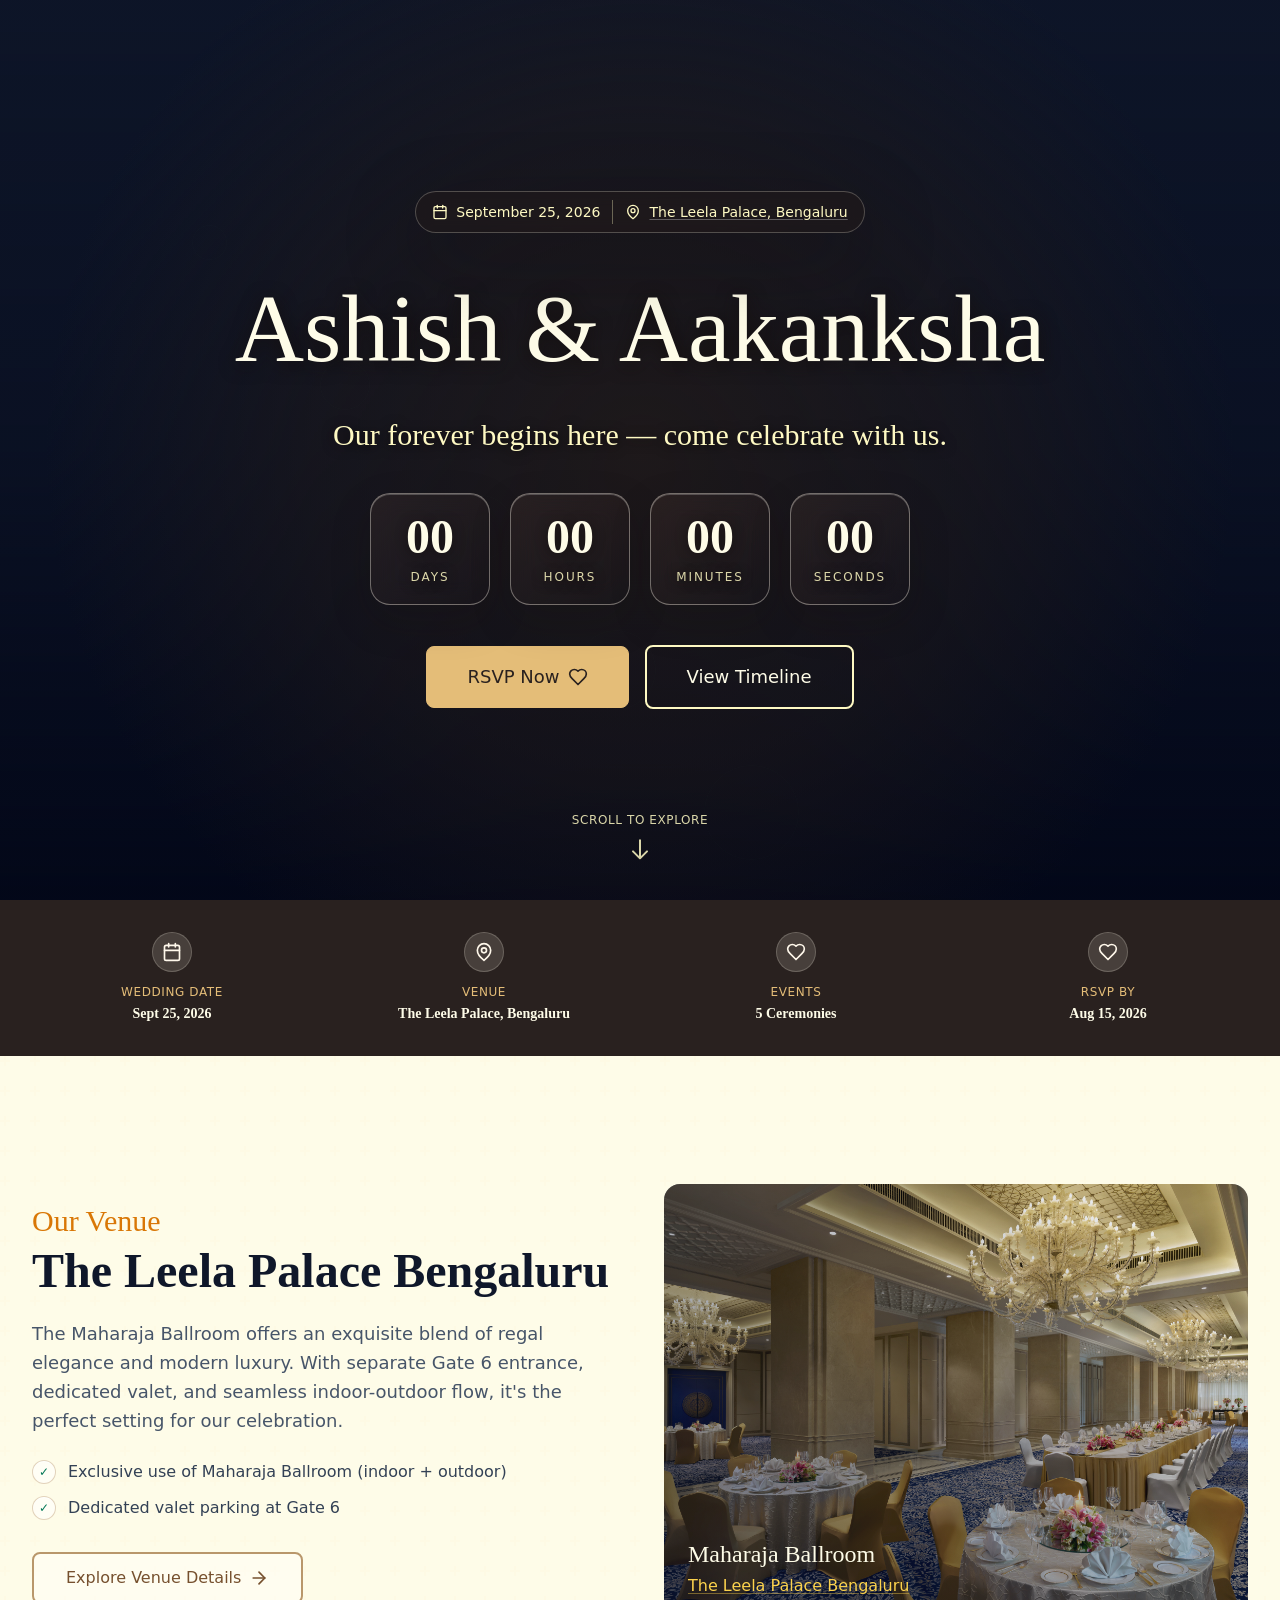
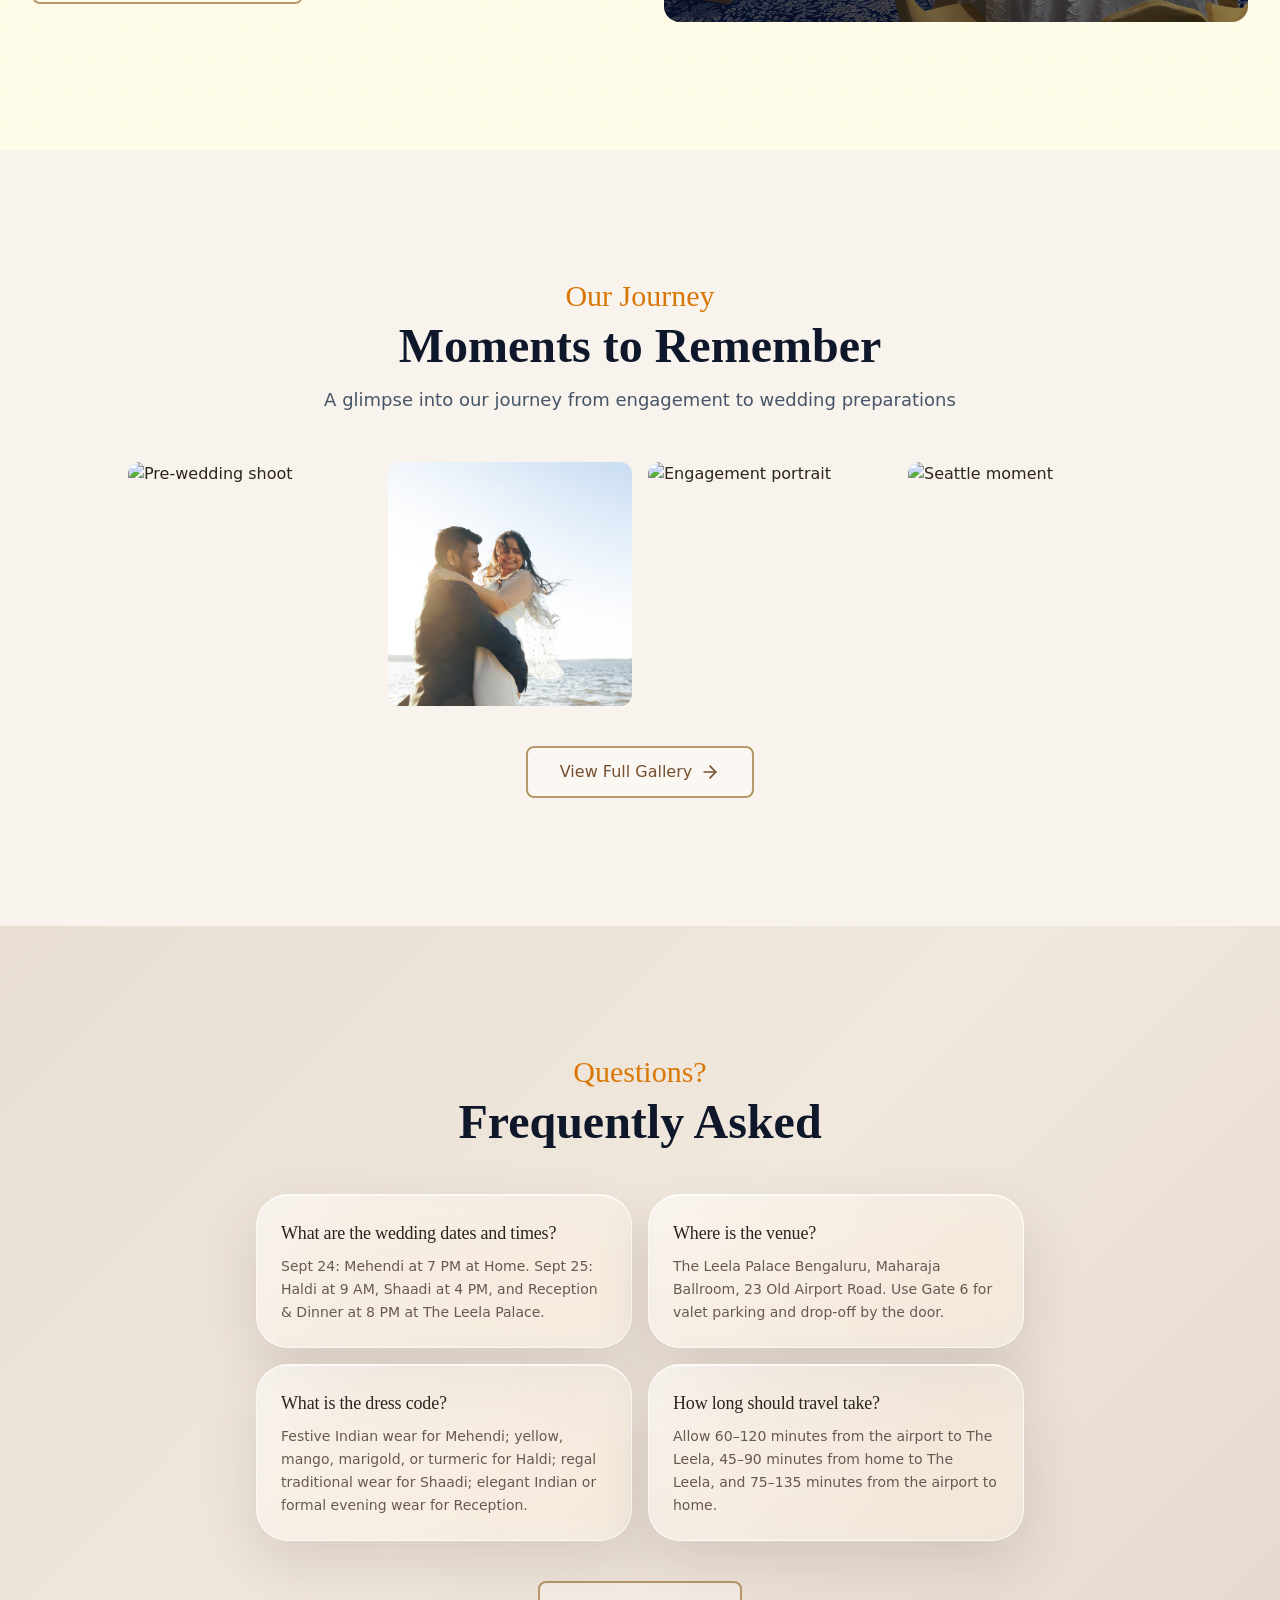
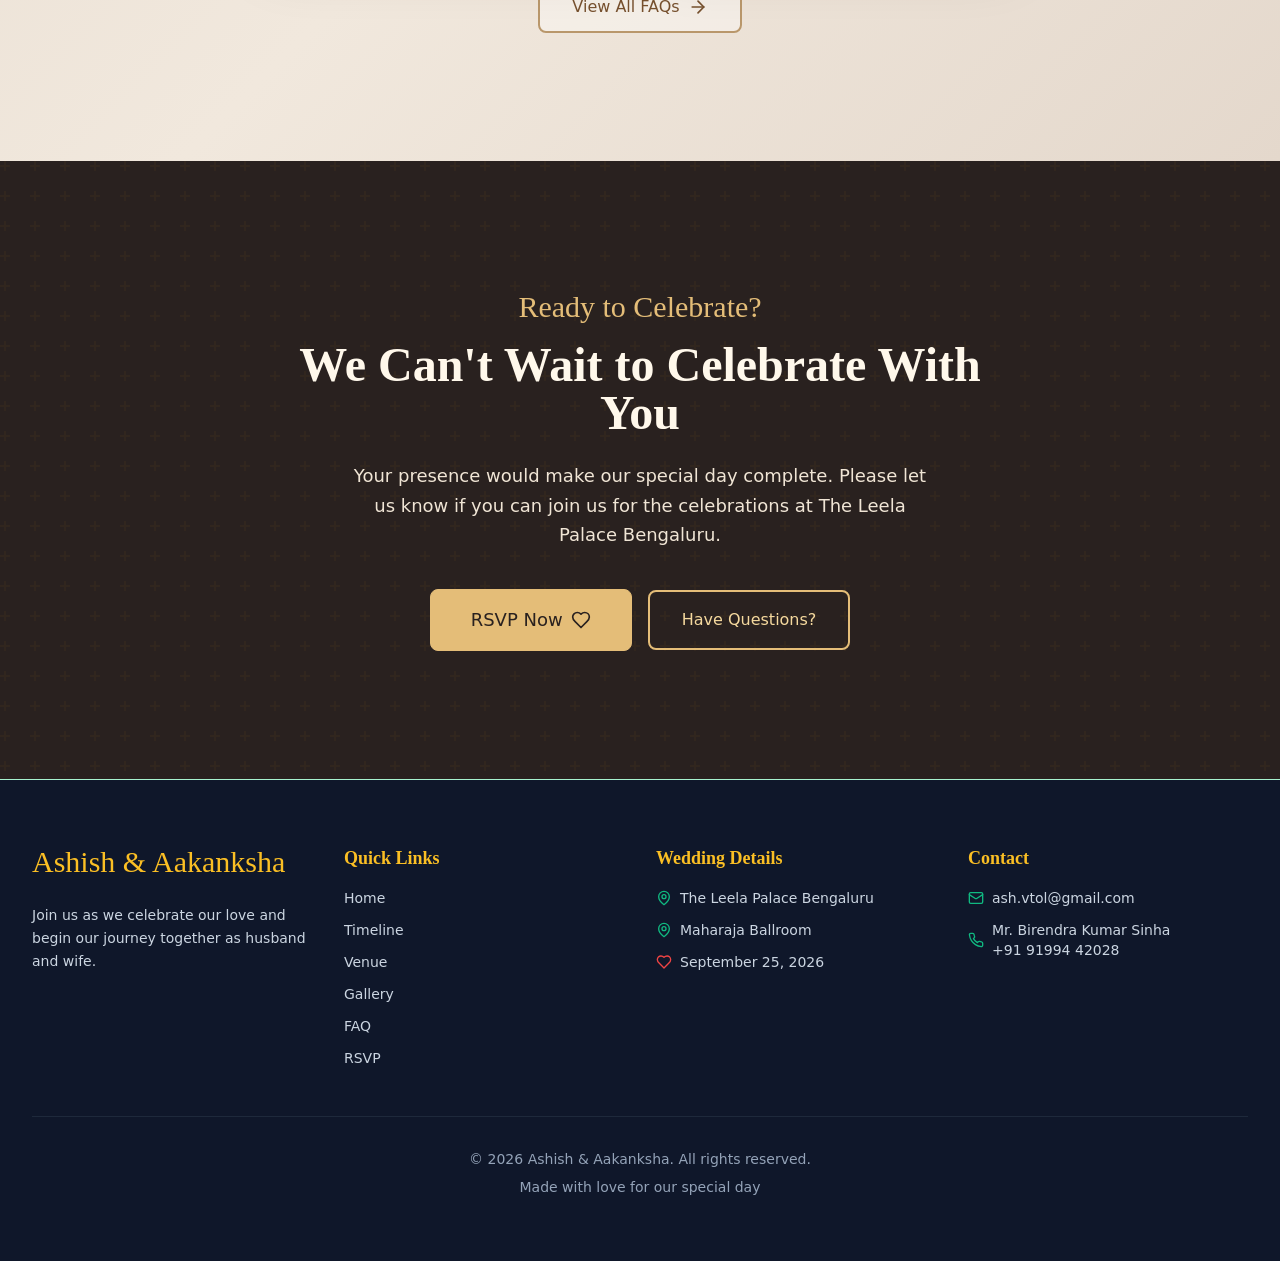
==== commit 1008e2c5: "fix: publish venue back link and continuous page surfaces Co-Authored-By: Claude Opus 5 (1M context)" ====
--- a/temp-wedding-info/index.html
+++ b/temp-wedding-info/index.html
@@ -1 +1 @@
-<!DOCTYPE html><html lang="en" class="scroll-smooth"><head><meta charSet="utf-8"/><meta name="viewport" content="width=device-width, initial-scale=1, maximum-scale=5"/><link rel="stylesheet" href="/temp-wedding-info/next/static/css/a7190b7e856b0aae.css" data-precedence="next"/><link rel="preload" as="script" fetchPriority="low" href="/temp-wedding-info/next/static/chunks/webpack-ca0e639c443f3bc0.js"/><script src="/temp-wedding-info/next/static/chunks/fd9d1056-8fef90fb5a0b2194.js" async=""></script><script src="/temp-wedding-info/next/static/chunks/117-caa7a76e334f9cc1.js" async=""></script><script src="/temp-wedding-info/next/static/chunks/main-app-a595d10354fdd5b4.js" async=""></script><script src="/temp-wedding-info/next/static/chunks/972-f61722f390f308e6.js" async=""></script><script src="/temp-wedding-info/next/static/chunks/901-72b08f3aa2549d36.js" async=""></script><script src="/temp-wedding-info/next/static/chunks/app/page-98aa573c31bcd68c.js" async=""></script><script src="/temp-wedding-info/next/static/chunks/app/layout-f9865c0121f5cb31.js" async=""></script><meta name="theme-color" content="#064e3b"/><title>Ashish &amp; Aakanksha | Wedding Celebration</title><meta name="description" content="Join us for the wedding celebration of Ashish &amp; Aakanksha on September 25, 2026 at The Leela Palace Bengaluru."/><meta name="robots" content="index, follow"/><meta property="og:title" content="Ashish &amp; Aakanksha | Wedding Celebration"/><meta property="og:description" content="Join us for the wedding celebration of Ashish &amp; Aakanksha on September 25, 2026 at The Leela Palace Bengaluru."/><meta property="og:type" content="website"/><meta name="twitter:card" content="summary_large_image"/><meta name="twitter:title" content="Ashish &amp; Aakanksha | Wedding Celebration"/><meta name="twitter:description" content="Join us for the wedding celebration of Ashish &amp; Aakanksha on September 25, 2026 at The Leela Palace Bengaluru."/><script src="/temp-wedding-info/next/static/chunks/polyfills-42372ed130431b0a.js" noModule=""></script></head><body class="min-h-screen flex flex-col bg-cream-50 antialiased"><header class="absolute top-0 left-0 w-full border-b border-white/20 bg-white/10 backdrop-blur-md z-50" style="opacity:0;transform:translateY(-20px) translateZ(0)"><nav class="container-custom"><div class="flex justify-between h-16 sm:h-20"><div class="flex items-center"><a class="flex-shrink-0 flex items-center" href="/temp-wedding-info"><span class="font-accent text-2xl sm:text-3xl text-cream-50">Ashish &amp; Aakanksha</span></a></div><div class="hidden md:flex md:items-center md:space-x-1 lg:space-x-2"><a class="px-3 py-2 text-sm font-medium text-cream-50/85 hover:text-cream-50 transition-colors rounded-lg hover:bg-white/10" href="/temp-wedding-info">Home</a><a class="px-3 py-2 text-sm font-medium text-cream-50/85 hover:text-cream-50 transition-colors rounded-lg hover:bg-white/10" href="/temp-wedding-info/timeline">Timeline</a><a class="px-3 py-2 text-sm font-medium text-cream-50/85 hover:text-cream-50 transition-colors rounded-lg hover:bg-white/10" href="/temp-wedding-info/venue">Venue</a><a class="px-3 py-2 text-sm font-medium text-cream-50/85 hover:text-cream-50 transition-colors rounded-lg hover:bg-white/10" href="/temp-wedding-info/gallery">Gallery</a><a class="px-3 py-2 text-sm font-medium text-cream-50/85 hover:text-cream-50 transition-colors rounded-lg hover:bg-white/10" href="/temp-wedding-info/faq">FAQ</a><a class="px-3 py-2 text-sm font-medium text-cream-50/85 hover:text-cream-50 transition-colors rounded-lg hover:bg-white/10" href="/temp-wedding-info/rsvp">RSVP</a></div><div class="md:hidden flex items-center"><button class="p-2 text-charcoal-600 hover:text-emerald-700 transition-colors rounded-lg hover:bg-emerald-50" aria-label="Open menu" aria-expanded="false"><svg xmlns="http://www.w3.org/2000/svg" width="24" height="24" viewBox="0 0 24 24" fill="none" stroke="currentColor" stroke-width="2" stroke-linecap="round" stroke-linejoin="round" class="lucide lucide-menu h-6 w-6"><line x1="4" x2="20" y1="12" y2="12"></line><line x1="4" x2="20" y1="6" y2="6"></line><line x1="4" x2="20" y1="18" y2="18"></line></svg></button></div></div></nav></header><main class="flex-grow pt-0"><div class="min-h-full bg-transparent" style="opacity:1;transform:none"><main class="min-h-screen page-ivory"><section class="relative min-h-screen overflow-hidden bg-charcoal-900"><div class="absolute inset-0 z-0"><div data-testid="hero-fallback" class="absolute inset-[-3%] bg-cover bg-center" style="background-image:url(&quot;/temp-wedding-info/photos/193A0214.jpg&quot;);transform:translate3d(0px, 0px, 0) scale(1.08);transition:transform 0.35s cubic-bezier(0.22, 1, 0.36, 1)" aria-hidden="true"></div><video data-testid="hero-video" class="absolute inset-0 h-full w-full object-cover transition-opacity duration-500 opacity-0" src="/temp-wedding-info/videos/Weddingedit.mp4" muted="" autoPlay="" playsInline="" preload="auto" loop="" aria-hidden="true"></video><div class="absolute inset-0 bg-gradient-to-t from-charcoal-950/90 via-charcoal-950/35 to-charcoal-950/10"></div></div><div class="absolute inset-0 z-[1] hero-content-wash pointer-events-none"></div><div class="absolute inset-0 z-[1] overflow-hidden pointer-events-none opacity-40"><div class="absolute rounded-full border border-emerald-200/20" style="width:35px;height:35px;top:25%;left:15%;opacity:0.2;transform:none"></div><div class="absolute rounded-full border border-emerald-200/20" style="width:50px;height:50px;top:40%;left:25%;opacity:0.2;transform:none"></div><div class="absolute rounded-full border border-emerald-200/20" style="width:65px;height:65px;top:55%;left:35%;opacity:0.2;transform:none"></div><div class="absolute rounded-full border border-emerald-200/20" style="width:80px;height:80px;top:70%;left:45%;opacity:0.2;transform:none"></div><div class="absolute rounded-full border border-emerald-200/20" style="width:95px;height:95px;top:85%;left:55%;opacity:0.2;transform:none"></div></div><div class="relative z-10 flex flex-col items-center justify-center min-h-screen px-4 sm:px-6 lg:px-8" style="opacity:1"><div class="hero-content-panel flex items-center gap-3 px-4 py-2 rounded-full mb-12" style="opacity:1;transform:none"><div class="flex items-center gap-2 text-cream-100 text-sm"><svg xmlns="http://www.w3.org/2000/svg" width="24" height="24" viewBox="0 0 24 24" fill="none" stroke="currentColor" stroke-width="2" stroke-linecap="round" stroke-linejoin="round" class="lucide lucide-calendar h-4 w-4"><path d="M8 2v4"></path><path d="M16 2v4"></path><rect width="18" height="18" x="3" y="4" rx="2"></rect><path d="M3 10h18"></path></svg><span class="font-medium">September 25, 2026</span></div><div class="w-px h-6 bg-cream-100/35"></div><div class="flex items-center gap-2 text-cream-100 text-sm"><svg xmlns="http://www.w3.org/2000/svg" width="24" height="24" viewBox="0 0 24 24" fill="none" stroke="currentColor" stroke-width="2" stroke-linecap="round" stroke-linejoin="round" class="lucide lucide-map-pin h-4 w-4"><path d="M20 10c0 6-8 12-8 12s-8-6-8-12a8 8 0 0 1 16 0Z"></path><circle cx="12" cy="10" r="3"></circle></svg><a href="https://maps.app.goo.gl/atkQ97bHKWyYhiyY6" target="_blank" rel="noreferrer" class="font-medium underline decoration-white/30 underline-offset-2 hover:text-white">The Leela Palace, Bengaluru</a></div></div><h1 class="font-accent text-5xl sm:text-7xl lg:text-8xl text-cream-50 mb-10 text-center leading-tight" style="text-shadow:0 3px 18px rgba(20,14,12,0.85);opacity:1;transform:none">Ashish &amp; Aakanksha</h1><p class="font-heading text-xl sm:text-2xl lg:text-3xl text-cream-100 mb-10 text-center max-w-2xl leading-relaxed" style="text-shadow:0 2px 12px rgba(20,14,12,0.85);opacity:1;transform:none">Our forever begins here — come celebrate with us.</p><div class="grid grid-cols-4 gap-3 sm:gap-5 mb-10" role="timer" aria-label="Countdown to wedding" style="opacity:1;transform:none"><div class="liquid-glass-countdown flex flex-col items-center justify-center gap-2 p-4 sm:p-5 min-w-0 w-[clamp(4.5rem,16vw,7.5rem)] h-[clamp(5.5rem,14vw,7rem)]"><span class="font-heading text-3xl sm:text-4xl lg:text-5xl font-semibold text-cream-50 tabular-nums leading-none">00</span><span class="font-body text-[0.65rem] sm:text-xs uppercase tracking-[0.16em] text-cream-100/85">Days</span></div><div class="liquid-glass-countdown flex flex-col items-center justify-center gap-2 p-4 sm:p-5 min-w-0 w-[clamp(4.5rem,16vw,7.5rem)] h-[clamp(5.5rem,14vw,7rem)]"><span class="font-heading text-3xl sm:text-4xl lg:text-5xl font-semibold text-cream-50 tabular-nums leading-none">00</span><span class="font-body text-[0.65rem] sm:text-xs uppercase tracking-[0.16em] text-cream-100/85">Hours</span></div><div class="liquid-glass-countdown flex flex-col items-center justify-center gap-2 p-4 sm:p-5 min-w-0 w-[clamp(4.5rem,16vw,7.5rem)] h-[clamp(5.5rem,14vw,7rem)]"><span class="font-heading text-3xl sm:text-4xl lg:text-5xl font-semibold text-cream-50 tabular-nums leading-none">00</span><span class="font-body text-[0.65rem] sm:text-xs uppercase tracking-[0.16em] text-cream-100/85">Minutes</span></div><div class="liquid-glass-countdown flex flex-col items-center justify-center gap-2 p-4 sm:p-5 min-w-0 w-[clamp(4.5rem,16vw,7.5rem)] h-[clamp(5.5rem,14vw,7rem)]"><span class="font-heading text-3xl sm:text-4xl lg:text-5xl font-semibold text-cream-50 tabular-nums leading-none">00</span><span class="font-body text-[0.65rem] sm:text-xs uppercase tracking-[0.16em] text-cream-100/85">Seconds</span></div></div><div class="flex flex-col sm:flex-row items-center gap-4" style="opacity:1;transform:none"><a href="https://forms.gle/3DNa2dA8GWCufc8q9" target="_blank" rel="noreferrer" class="btn-gold w-full sm:w-auto text-lg px-10 py-4" tabindex="0">RSVP Now<svg xmlns="http://www.w3.org/2000/svg" width="24" height="24" viewBox="0 0 24 24" fill="none" stroke="currentColor" stroke-width="2" stroke-linecap="round" stroke-linejoin="round" class="lucide lucide-heart h-5 w-5 ml-2" aria-hidden="true"><path d="M19 14c1.49-1.46 3-3.21 3-5.5A5.5 5.5 0 0 0 16.5 3c-1.76 0-3 .5-4.5 2-1.5-1.5-2.74-2-4.5-2A5.5 5.5 0 0 0 2 8.5c0 2.3 1.5 4.05 3 5.5l7 7Z"></path></svg></a><a href="/temp-wedding-info/timeline" class="w-full sm:w-auto text-lg px-10 py-4 border-2 border-cream-100 text-cream-50 font-medium rounded-lg hover:bg-cream-50/15 hover:text-cream-50 transition-all duration-300 transform hover:scale-105 active:scale-95" tabindex="0">View Timeline</a></div><div class="absolute bottom-10 left-0 right-0 mx-auto w-fit flex flex-col items-center gap-2 text-cream-100/85" style="transform:none"><span class="text-xs font-medium uppercase tracking-wider">Scroll to explore</span><svg class="h-6 w-6" viewBox="0 0 24 24" fill="none" stroke="currentColor" stroke-width="2" style="transform:none"><path stroke-linecap="round" stroke-linejoin="round" d="M19 14l-7 7m0 0l-7-7m7 7V3"></path></svg></div></div></section><section class="dark-info-bar py-6"><div class="container-custom"><div class="grid grid-cols-2 md:grid-cols-4 gap-4 md:gap-8"><a href="https://calendar.google.com/calendar/render?action=TEMPLATE&amp;text=Ashish%20%26%20Aakanksha%20Wedding&amp;dates=20260925T100000/20260925T230000&amp;location=The%20Leela%20Palace%2C%20Bengaluru" target="_blank" rel="noreferrer" class="group flex flex-col items-center gap-1 rounded-xl px-3 py-2 text-center transition-colors hover:bg-white/10"><div class="dark-info-icon flex items-center justify-center w-10 h-10 rounded-full mb-2"><svg xmlns="http://www.w3.org/2000/svg" width="24" height="24" viewBox="0 0 24 24" fill="none" stroke="currentColor" stroke-width="2" stroke-linecap="round" stroke-linejoin="round" class="lucide lucide-calendar h-5 w-5"><path d="M8 2v4"></path><path d="M16 2v4"></path><rect width="18" height="18" x="3" y="4" rx="2"></rect><path d="M3 10h18"></path></svg></div><p class="text-xs uppercase tracking-wider text-[#e4bd78] font-medium">Wedding Date</p><p class="font-heading text-sm font-semibold text-cream-50">Sept 25, 2026</p></a><a href="https://maps.app.goo.gl/atkQ97bHKWyYhiyY6" target="_blank" rel="noreferrer" class="group flex flex-col items-center gap-1 rounded-xl px-3 py-2 text-center transition-colors hover:bg-white/10"><div class="dark-info-icon flex items-center justify-center w-10 h-10 rounded-full mb-2"><svg xmlns="http://www.w3.org/2000/svg" width="24" height="24" viewBox="0 0 24 24" fill="none" stroke="currentColor" stroke-width="2" stroke-linecap="round" stroke-linejoin="round" class="lucide lucide-map-pin h-5 w-5"><path d="M20 10c0 6-8 12-8 12s-8-6-8-12a8 8 0 0 1 16 0Z"></path><circle cx="12" cy="10" r="3"></circle></svg></div><p class="text-xs uppercase tracking-wider text-[#e4bd78] font-medium">Venue</p><p class="font-heading text-sm font-semibold text-cream-50">The Leela Palace, Bengaluru</p></a><a class="group flex flex-col items-center gap-1 rounded-xl px-3 py-2 text-center transition-colors hover:bg-white/10" href="/temp-wedding-info/timeline"><div class="dark-info-icon flex items-center justify-center w-10 h-10 rounded-full mb-2"><svg xmlns="http://www.w3.org/2000/svg" width="24" height="24" viewBox="0 0 24 24" fill="none" stroke="currentColor" stroke-width="2" stroke-linecap="round" stroke-linejoin="round" class="lucide lucide-heart h-5 w-5"><path d="M19 14c1.49-1.46 3-3.21 3-5.5A5.5 5.5 0 0 0 16.5 3c-1.76 0-3 .5-4.5 2-1.5-1.5-2.74-2-4.5-2A5.5 5.5 0 0 0 2 8.5c0 2.3 1.5 4.05 3 5.5l7 7Z"></path></svg></div><p class="text-xs uppercase tracking-wider text-[#e4bd78] font-medium">Events</p><p class="font-heading text-sm font-semibold text-cream-50">5 Ceremonies</p></a><a href="https://forms.gle/3DNa2dA8GWCufc8q9" target="_blank" rel="noreferrer" class="group flex flex-col items-center gap-1 rounded-xl px-3 py-2 text-center transition-colors hover:bg-white/10"><div class="dark-info-icon flex items-center justify-center w-10 h-10 rounded-full mb-2"><svg xmlns="http://www.w3.org/2000/svg" width="24" height="24" viewBox="0 0 24 24" fill="none" stroke="currentColor" stroke-width="2" stroke-linecap="round" stroke-linejoin="round" class="lucide lucide-heart h-5 w-5"><path d="M19 14c1.49-1.46 3-3.21 3-5.5A5.5 5.5 0 0 0 16.5 3c-1.76 0-3 .5-4.5 2-1.5-1.5-2.74-2-4.5-2A5.5 5.5 0 0 0 2 8.5c0 2.3 1.5 4.05 3 5.5l7 7Z"></path></svg></div><p class="text-xs uppercase tracking-wider text-[#e4bd78] font-medium">RSVP By</p><p class="font-heading text-sm font-semibold text-cream-50">Aug 15, 2026</p></a></div></div></section><section class="section bg-cream-50 relative overflow-hidden"><div class="absolute inset-0 opacity-5" style="background-image:url(&quot;data:image/svg+xml,%3Csvg width=&#x27;60&#x27; height=&#x27;60&#x27; viewBox=&#x27;0 0 60 60&#x27; xmlns=&#x27;http://www.w3.org/2000/svg&#x27;%3E%3Cg fill=&#x27;none&#x27; fill-rule=&#x27;evenodd&#x27;%3E%3Cg fill=&#x27;%23f59e0b&#x27; fill-opacity=&#x27;0.4&#x27;%3E%3Cpath d=&#x27;M36 34v-4h-2v4h-4v2h4v4h2v-4h4v-2h-4zm0-30V0h-2v4h-4v2h4v4h2V6h4V4h-4zM6 34v-4H4v4H0v2h4v4h2v-4h4v-2H6zM6 4V0H4v4H0v2h4v4h2V6h4V4H6z&#x27;/%3E%3C/g%3E%3C/g%3E%3C/svg%3E&quot;)"></div><div class="container-custom relative"><div class="grid lg:grid-cols-2 gap-12 items-center"><div><p class="font-accent text-3xl text-gold-600 mb-2">Our Venue</p><h2 class="font-heading text-4xl sm:text-5xl font-semibold text-charcoal-900 mb-6">The Leela Palace Bengaluru</h2><p class="text-lg text-charcoal-600 mb-6 leading-relaxed">The Maharaja Ballroom offers an exquisite blend of regal elegance and modern luxury. With separate Gate 6 entrance, dedicated valet, and seamless indoor-outdoor flow, it&#x27;s the perfect setting for our celebration.</p><ul class="space-y-3 mb-8"><li class="flex items-center gap-3 text-charcoal-700"><span class="icon-glass flex-shrink-0 w-6 h-6 rounded-full flex items-center justify-center"><span class="text-emerald-700 text-xs">✓</span></span>Exclusive use of Maharaja Ballroom (indoor + outdoor)</li><li class="flex items-center gap-3 text-charcoal-700"><span class="icon-glass flex-shrink-0 w-6 h-6 rounded-full flex items-center justify-center"><span class="text-emerald-700 text-xs">✓</span></span>Dedicated valet parking at Gate 6</li></ul><a class="cta-secondary-light inline-flex items-center gap-2 px-8 py-3 rounded-lg font-medium transition-all duration-300" href="/temp-wedding-info/venue">Explore Venue Details<svg xmlns="http://www.w3.org/2000/svg" width="24" height="24" viewBox="0 0 24 24" fill="none" stroke="currentColor" stroke-width="2" stroke-linecap="round" stroke-linejoin="round" class="lucide lucide-arrow-right h-5 w-5"><path d="M5 12h14"></path><path d="m12 5 7 7-7 7"></path></svg></a></div><div class="relative aspect-[4/3] rounded-2xl overflow-hidden bg-charcoal-200"><div class="absolute inset-0 bg-cover bg-center" style="background-image:url(&quot;/temp-wedding-info/photos/venue/Maharaja-Ballroom-Social.jpg&quot;)"></div><div class="absolute inset-0 bg-gradient-to-tr from-charcoal-900/60 to-transparent"></div><div class="absolute bottom-6 left-6 right-6 text-cream-50"><p class="font-accent text-2xl mb-1">Maharaja Ballroom</p><a href="https://maps.app.goo.gl/atkQ97bHKWyYhiyY6" target="_blank" rel="noreferrer" class="text-gold-300 underline decoration-gold-300/40 underline-offset-2 hover:text-gold-200">The Leela Palace Bengaluru</a></div></div></div></div></section><section class="section page-ivory"><div class="container-custom"><div class="text-center mb-12"><p class="font-accent text-3xl text-gold-600 mb-2">Our Journey</p><h2 class="font-heading text-4xl sm:text-5xl font-semibold text-charcoal-900">Moments to Remember</h2><p class="mt-4 text-lg text-charcoal-600 max-w-2xl mx-auto">A glimpse into our journey from engagement to wedding preparations</p></div><div class="mx-auto grid max-w-5xl grid-cols-2 gap-4 md:grid-cols-4"><div class="relative aspect-square rounded-xl overflow-hidden group cursor-pointer"><img src="/temp-wedding-info/photos/193A0214.jpg" alt="Pre-wedding shoot" class="w-full h-full object-cover transition-transform duration-500 group-hover:scale-105" loading="lazy"/><div class="absolute inset-0 bg-gradient-to-t from-black/60 to-transparent opacity-0 group-hover:opacity-100 transition-opacity duration-300"></div><div class="absolute bottom-3 left-3 right-3 text-cream-50 opacity-0 group-hover:opacity-100 transition-all duration-300 translate-y-2 group-hover:translate-y-0"><p class="text-xs font-medium">Pre-Wedding</p><p class="text-[10px] opacity-80">Pre-wedding shoot</p></div></div><div class="relative aspect-square rounded-xl overflow-hidden group cursor-pointer"><img src="/temp-wedding-info/photos/193A0402.jpg" alt="Couple portrait" class="w-full h-full object-cover transition-transform duration-500 group-hover:scale-105" loading="lazy"/><div class="absolute inset-0 bg-gradient-to-t from-black/60 to-transparent opacity-0 group-hover:opacity-100 transition-opacity duration-300"></div><div class="absolute bottom-3 left-3 right-3 text-cream-50 opacity-0 group-hover:opacity-100 transition-all duration-300 translate-y-2 group-hover:translate-y-0"><p class="text-xs font-medium">Pre-Wedding</p><p class="text-[10px] opacity-80">Couple portrait</p></div></div><div class="relative aspect-square rounded-xl overflow-hidden group cursor-pointer"><img src="/temp-wedding-info/photos/ashish-aakanksha-108.jpg" alt="Engagement portrait" class="w-full h-full object-cover transition-transform duration-500 group-hover:scale-105" loading="lazy"/><div class="absolute inset-0 bg-gradient-to-t from-black/60 to-transparent opacity-0 group-hover:opacity-100 transition-opacity duration-300"></div><div class="absolute bottom-3 left-3 right-3 text-cream-50 opacity-0 group-hover:opacity-100 transition-all duration-300 translate-y-2 group-hover:translate-y-0"><p class="text-xs font-medium">Engagement</p><p class="text-[10px] opacity-80">Engagement portrait</p></div></div><div class="relative aspect-square rounded-xl overflow-hidden group cursor-pointer"><img src="/temp-wedding-info/photos/Seattle-1.jpg" alt="Seattle moment" class="w-full h-full object-cover transition-transform duration-500 group-hover:scale-105" loading="lazy"/><div class="absolute inset-0 bg-gradient-to-t from-black/60 to-transparent opacity-0 group-hover:opacity-100 transition-opacity duration-300"></div><div class="absolute bottom-3 left-3 right-3 text-cream-50 opacity-0 group-hover:opacity-100 transition-all duration-300 translate-y-2 group-hover:translate-y-0"><p class="text-xs font-medium">Pre-Wedding</p><p class="text-[10px] opacity-80">Seattle moment</p></div></div></div><div class="mt-10 text-center"><a class="cta-secondary-light inline-flex items-center gap-2 px-8 py-3 rounded-lg font-medium transition-all duration-300" href="/temp-wedding-info/gallery">View Full Gallery<svg xmlns="http://www.w3.org/2000/svg" width="24" height="24" viewBox="0 0 24 24" fill="none" stroke="currentColor" stroke-width="2" stroke-linecap="round" stroke-linejoin="round" class="lucide lucide-arrow-right h-5 w-5"><path d="M5 12h14"></path><path d="m12 5 7 7-7 7"></path></svg></a></div></div></section><section class="section home-faq-surface"><div class="container-custom"><div class="text-center mb-12"><p class="font-accent text-3xl text-gold-600 mb-2">Questions?</p><h2 class="font-heading text-4xl sm:text-5xl font-semibold text-charcoal-900">Frequently Asked</h2></div><div class="grid md:grid-cols-2 gap-4 max-w-3xl mx-auto"><div class="liquid-glass p-6 group animate-fade-in" style="animation-delay:0ms"><h3 class="font-heading text-lg font-medium text-[#2d2420] tracking-[-0.01em] mb-2">What are the wedding dates and times?</h3><p class="text-[#685951] text-sm leading-relaxed">Sept 24: Mehendi at 7 PM at Home. Sept 25: Haldi at 9 AM, Shaadi at 4 PM, and Reception &amp; Dinner at 8 PM at The Leela Palace.</p></div><div class="liquid-glass p-6 group animate-fade-in" style="animation-delay:100ms"><h3 class="font-heading text-lg font-medium text-[#2d2420] tracking-[-0.01em] mb-2">Where is the venue?</h3><p class="text-[#685951] text-sm leading-relaxed">The Leela Palace Bengaluru, Maharaja Ballroom, 23 Old Airport Road. Use Gate 6 for valet parking and drop-off by the door.</p></div><div class="liquid-glass p-6 group animate-fade-in" style="animation-delay:200ms"><h3 class="font-heading text-lg font-medium text-[#2d2420] tracking-[-0.01em] mb-2">What is the dress code?</h3><p class="text-[#685951] text-sm leading-relaxed">Festive Indian wear for Mehendi; yellow, mango, marigold, or turmeric for Haldi; regal traditional wear for Shaadi; elegant Indian or formal evening wear for Reception.</p></div><div class="liquid-glass p-6 group animate-fade-in" style="animation-delay:300ms"><h3 class="font-heading text-lg font-medium text-[#2d2420] tracking-[-0.01em] mb-2">How long should travel take?</h3><p class="text-[#685951] text-sm leading-relaxed">Allow 60–120 minutes from the airport to The Leela, 45–90 minutes from home to The Leela, and 75–135 minutes from the airport to home.</p></div></div><div class="mt-10 text-center"><a class="cta-secondary-light inline-flex items-center gap-2 px-8 py-3 rounded-lg font-medium transition-all duration-300" href="/temp-wedding-info/faq">View All FAQs<svg xmlns="http://www.w3.org/2000/svg" width="24" height="24" viewBox="0 0 24 24" fill="none" stroke="currentColor" stroke-width="2" stroke-linecap="round" stroke-linejoin="round" class="lucide lucide-arrow-right h-5 w-5"><path d="M5 12h14"></path><path d="m12 5 7 7-7 7"></path></svg></a></div></div></section><section class="section relative overflow-hidden bg-[#29211f]"><div class="absolute inset-0 opacity-10" style="background-image:url(&quot;data:image/svg+xml,%3Csvg width=&#x27;60&#x27; height=&#x27;60&#x27; viewBox=&#x27;0 0 60 60&#x27; xmlns=&#x27;http://www.w3.org/2000/svg&#x27;%3E%3Cg fill=&#x27;none&#x27; fill-rule=&#x27;evenodd&#x27;%3E%3Cg fill=&#x27;%23f59e0b&#x27; fill-opacity=&#x27;0.4&#x27;%3E%3Cpath d=&#x27;M36 34v-4h-2v4h-4v2h4v4h2v-4h4v-2h-4zm0-30V0h-2v4h-4v2h4v4h2V6h4V4h-4zM6 34v-4H4v4H0v2h4v4h2v-4h4v-2H6zM6 4V0H4v4H0v2h4v4h2V6h4V4H6z&#x27;/%3E%3C/g%3E%3C/g%3E%3C/svg%3E&quot;)"></div><div class="container-custom relative text-center"><div class="max-w-3xl mx-auto"><p class="font-accent text-3xl text-[#e4bd78] mb-4">Ready to Celebrate?</p><h2 class="font-heading text-4xl sm:text-5xl font-semibold text-[#fff8eb] mb-6">We Can&#x27;t Wait to Celebrate With You</h2><p class="text-lg text-[#f0e5d5] mb-10 max-w-xl mx-auto leading-relaxed">Your presence would make our special day complete. Please let us know if you can join us for the celebrations at The Leela Palace Bengaluru.</p><div class="flex flex-col sm:flex-row items-center justify-center gap-4"><a href="https://forms.gle/3DNa2dA8GWCufc8q9" target="_blank" rel="noreferrer" class="btn-gold text-lg px-10 py-4">RSVP Now<svg xmlns="http://www.w3.org/2000/svg" width="24" height="24" viewBox="0 0 24 24" fill="none" stroke="currentColor" stroke-width="2" stroke-linecap="round" stroke-linejoin="round" class="lucide lucide-heart h-5 w-5 ml-2"><path d="M19 14c1.49-1.46 3-3.21 3-5.5A5.5 5.5 0 0 0 16.5 3c-1.76 0-3 .5-4.5 2-1.5-1.5-2.74-2-4.5-2A5.5 5.5 0 0 0 2 8.5c0 2.3 1.5 4.05 3 5.5l7 7Z"></path></svg></a><a class="inline-flex items-center gap-2 px-8 py-4 border-2 border-[#e4bd78] text-[#f5d99e] font-medium rounded-lg hover:bg-[#e4bd78]/10 transition-all duration-300" href="/temp-wedding-info/faq">Have Questions?</a></div></div></div></section></main></div></main><footer class="border-t border-emerald-200 bg-charcoal-900 text-cream-50"><div class="container-custom py-12 sm:py-16"><div class="grid grid-cols-1 gap-8 sm:grid-cols-2 lg:grid-cols-4"><div class="lg:col-span-1"><a class="flex-shrink-0 flex items-center mb-6" href="/temp-wedding-info"><span class="font-accent text-3xl text-gold-400">Ashish &amp; Aakanksha</span></a><p class="text-charcoal-300 text-sm leading-relaxed">Join us as we celebrate our love and begin our journey together as husband and wife.</p></div><div><h4 class="font-heading text-lg font-semibold text-gold-400 mb-4">Quick Links</h4><nav class="space-y-3"><a class="text-charcoal-300 hover:text-gold-400 transition-colors text-sm block" href="/temp-wedding-info">Home</a><a class="text-charcoal-300 hover:text-gold-400 transition-colors text-sm block" href="/temp-wedding-info/timeline">Timeline</a><a class="text-charcoal-300 hover:text-gold-400 transition-colors text-sm block" href="/temp-wedding-info/venue">Venue</a><a class="text-charcoal-300 hover:text-gold-400 transition-colors text-sm block" href="/temp-wedding-info/gallery">Gallery</a><a class="text-charcoal-300 hover:text-gold-400 transition-colors text-sm block" href="/temp-wedding-info/faq">FAQ</a><a href="https://forms.gle/3DNa2dA8GWCufc8q9" target="_blank" rel="noreferrer" class="text-charcoal-300 hover:text-gold-400 transition-colors text-sm block">RSVP</a></nav></div><div><h4 class="font-heading text-lg font-semibold text-gold-400 mb-4">Wedding Details</h4><div class="space-y-3 text-sm text-charcoal-300"><div class="flex items-center gap-2"><svg xmlns="http://www.w3.org/2000/svg" width="24" height="24" viewBox="0 0 24 24" fill="none" stroke="currentColor" stroke-width="2" stroke-linecap="round" stroke-linejoin="round" class="lucide lucide-map-pin h-4 w-4 text-emerald-500"><path d="M20 10c0 6-8 12-8 12s-8-6-8-12a8 8 0 0 1 16 0Z"></path><circle cx="12" cy="10" r="3"></circle></svg><span>The Leela Palace Bengaluru</span></div><div class="flex items-center gap-2"><svg xmlns="http://www.w3.org/2000/svg" width="24" height="24" viewBox="0 0 24 24" fill="none" stroke="currentColor" stroke-width="2" stroke-linecap="round" stroke-linejoin="round" class="lucide lucide-map-pin h-4 w-4 text-emerald-500"><path d="M20 10c0 6-8 12-8 12s-8-6-8-12a8 8 0 0 1 16 0Z"></path><circle cx="12" cy="10" r="3"></circle></svg><span>Maharaja Ballroom</span></div><div class="flex items-center gap-2"><svg xmlns="http://www.w3.org/2000/svg" width="24" height="24" viewBox="0 0 24 24" fill="none" stroke="currentColor" stroke-width="2" stroke-linecap="round" stroke-linejoin="round" class="lucide lucide-heart h-4 w-4 text-ruby-500"><path d="M19 14c1.49-1.46 3-3.21 3-5.5A5.5 5.5 0 0 0 16.5 3c-1.76 0-3 .5-4.5 2-1.5-1.5-2.74-2-4.5-2A5.5 5.5 0 0 0 2 8.5c0 2.3 1.5 4.05 3 5.5l7 7Z"></path></svg><span>September 25, 2026</span></div></div></div><div><h4 class="font-heading text-lg font-semibold text-gold-400 mb-4">Contact</h4><div class="space-y-3 text-sm text-charcoal-300"><a href="mailto:ash.vtol@gmail.com" class="flex items-center gap-2 hover:text-gold-400 transition-colors"><svg xmlns="http://www.w3.org/2000/svg" width="24" height="24" viewBox="0 0 24 24" fill="none" stroke="currentColor" stroke-width="2" stroke-linecap="round" stroke-linejoin="round" class="lucide lucide-mail h-4 w-4 text-emerald-500"><rect width="20" height="16" x="2" y="4" rx="2"></rect><path d="m22 7-8.97 5.7a1.94 1.94 0 0 1-2.06 0L2 7"></path></svg><span>ash.vtol@gmail.com</span></a><div class="flex items-center gap-2"><svg xmlns="http://www.w3.org/2000/svg" width="24" height="24" viewBox="0 0 24 24" fill="none" stroke="currentColor" stroke-width="2" stroke-linecap="round" stroke-linejoin="round" class="lucide lucide-phone h-4 w-4 text-emerald-500"><path d="M22 16.92v3a2 2 0 0 1-2.18 2 19.79 19.79 0 0 1-8.63-3.07 19.5 19.5 0 0 1-6-6 19.79 19.79 0 0 1-3.07-8.67A2 2 0 0 1 4.11 2h3a2 2 0 0 1 2 1.72 12.84 12.84 0 0 0 .7 2.81 2 2 0 0 1-.45 2.11L8.09 9.91a16 16 0 0 0 6 6l1.27-1.27a2 2 0 0 1 2.11-.45 12.84 12.84 0 0 0 2.81.7A2 2 0 0 1 22 16.92z"></path></svg><span>Mr. Birendra Kumar Sinha<br/>+91 91994 42028</span></div></div></div></div><div class="mt-12 pt-8 border-t border-charcoal-800 text-center text-sm text-charcoal-400"><p>© <!-- -->2026<!-- --> Ashish &amp; Aakanksha. All rights reserved.</p><p class="mt-2">Made with love for our special day</p></div></div></footer><script src="/temp-wedding-info/next/static/chunks/webpack-ca0e639c443f3bc0.js" async=""></script><script>(self.__next_f=self.__next_f||[]).push([0]);self.__next_f.push([2,null])</script><script>self.__next_f.push([1,"1:HL[\"/temp-wedding-info/next/static/css/a7190b7e856b0aae.css\",\"style\"]\n"])</script><script>self.__next_f.push([1,"2:I[2846,[],\"\"]\n4:I[8774,[\"972\",\"static/chunks/972-f61722f390f308e6.js\",\"901\",\"static/chunks/901-72b08f3aa2549d36.js\",\"931\",\"static/chunks/app/page-98aa573c31bcd68c.js\"],\"default\"]\n5:I[2972,[\"972\",\"static/chunks/972-f61722f390f308e6.js\",\"901\",\"static/chunks/901-72b08f3aa2549d36.js\",\"931\",\"static/chunks/app/page-98aa573c31bcd68c.js\"],\"\"]\n6:I[7515,[\"972\",\"static/chunks/972-f61722f390f308e6.js\",\"901\",\"static/chunks/901-72b08f3aa2549d36.js\",\"931\",\"static/chunks/app/page-98aa573c31bcd68c.js\"],\"default\"]\n7:I[2831,[\"972\",\"static/chunks/972-f61722f390f308e6.js\",\"901\",\"static/chunks/901-72b08f3aa2549d36.js\",\"185\",\"static/chunks/app/layout-f9865c0121f5cb31.js\"],\"default\"]\n8:I[7868,[\"972\",\"static/chunks/972-f61722f390f308e6.js\",\"901\",\"static/chunks/901-72b08f3aa2549d36.js\",\"185\",\"static/chunks/app/layout-f9865c0121f5cb31.js\"],\"default\"]\n9:I[4707,[],\"\"]\na:I[6423,[],\"\"]\nb:I[205,[\"972\",\"static/chunks/972-f61722f390f308e6.js\",\"901\",\"static/chunks/901-72b08f3aa2549d36.js\",\"185\",\"static/chunks/app/layout-f9865c0121f5cb31.js\"],\"default\"]\nd:I[1060,[],\"\"]\ne:[]\n"])</script><script>self.__next_f.push([1,"0:[\"$\",\"$L2\",null,{\"buildId\":\"P3qaoyQxxQN9sFerVHyZd\",\"assetPrefix\":\"/temp-wedding-info\",\"urlParts\":[\"\",\"\"],\"initialTree\":[\"\",{\"children\":[\"__PAGE__\",{}]},\"$undefined\",\"$undefined\",true],\"initialSeedData\":[\"\",{\"children\":[\"__PAGE__\",{},[[\"$L3\",[\"$\",\"main\",null,{\"className\":\"min-h-screen page-ivory\",\"children\":[[\"$\",\"$L4\",null,{}],[\"$\",\"section\",null,{\"className\":\"dark-info-bar py-6\",\"children\":[\"$\",\"div\",null,{\"className\":\"container-custom\",\"children\":[\"$\",\"div\",null,{\"className\":\"grid grid-cols-2 md:grid-cols-4 gap-4 md:gap-8\",\"children\":[[\"$\",\"a\",null,{\"href\":\"https://calendar.google.com/calendar/render?action=TEMPLATE\u0026text=Ashish%20%26%20Aakanksha%20Wedding\u0026dates=20260925T100000/20260925T230000\u0026location=The%20Leela%20Palace%2C%20Bengaluru\",\"target\":\"_blank\",\"rel\":\"noreferrer\",\"className\":\"group flex flex-col items-center gap-1 rounded-xl px-3 py-2 text-center transition-colors hover:bg-white/10\",\"children\":[[\"$\",\"div\",null,{\"className\":\"dark-info-icon flex items-center justify-center w-10 h-10 rounded-full mb-2\",\"children\":[\"$\",\"svg\",null,{\"xmlns\":\"http://www.w3.org/2000/svg\",\"width\":24,\"height\":24,\"viewBox\":\"0 0 24 24\",\"fill\":\"none\",\"stroke\":\"currentColor\",\"strokeWidth\":2,\"strokeLinecap\":\"round\",\"strokeLinejoin\":\"round\",\"className\":\"lucide lucide-calendar h-5 w-5\",\"children\":[[\"$\",\"path\",\"1cmpym\",{\"d\":\"M8 2v4\"}],[\"$\",\"path\",\"4m81vk\",{\"d\":\"M16 2v4\"}],[\"$\",\"rect\",\"1hopcy\",{\"width\":\"18\",\"height\":\"18\",\"x\":\"3\",\"y\":\"4\",\"rx\":\"2\"}],[\"$\",\"path\",\"8toen8\",{\"d\":\"M3 10h18\"}],\"$undefined\"]}]}],[\"$\",\"p\",null,{\"className\":\"text-xs uppercase tracking-wider text-[#e4bd78] font-medium\",\"children\":\"Wedding Date\"}],[\"$\",\"p\",null,{\"className\":\"font-heading text-sm font-semibold text-cream-50\",\"children\":\"Sept 25, 2026\"}]]}],[\"$\",\"a\",null,{\"href\":\"https://maps.app.goo.gl/atkQ97bHKWyYhiyY6\",\"target\":\"_blank\",\"rel\":\"noreferrer\",\"className\":\"group flex flex-col items-center gap-1 rounded-xl px-3 py-2 text-center transition-colors hover:bg-white/10\",\"children\":[[\"$\",\"div\",null,{\"className\":\"dark-info-icon flex items-center justify-center w-10 h-10 rounded-full mb-2\",\"children\":[\"$\",\"svg\",null,{\"xmlns\":\"http://www.w3.org/2000/svg\",\"width\":24,\"height\":24,\"viewBox\":\"0 0 24 24\",\"fill\":\"none\",\"stroke\":\"currentColor\",\"strokeWidth\":2,\"strokeLinecap\":\"round\",\"strokeLinejoin\":\"round\",\"className\":\"lucide lucide-map-pin h-5 w-5\",\"children\":[[\"$\",\"path\",\"2oe9fu\",{\"d\":\"M20 10c0 6-8 12-8 12s-8-6-8-12a8 8 0 0 1 16 0Z\"}],[\"$\",\"circle\",\"ilqhr7\",{\"cx\":\"12\",\"cy\":\"10\",\"r\":\"3\"}],\"$undefined\"]}]}],[\"$\",\"p\",null,{\"className\":\"text-xs uppercase tracking-wider text-[#e4bd78] font-medium\",\"children\":\"Venue\"}],[\"$\",\"p\",null,{\"className\":\"font-heading text-sm font-semibold text-cream-50\",\"children\":\"The Leela Palace, Bengaluru\"}]]}],[\"$\",\"$L5\",null,{\"href\":\"/timeline\",\"className\":\"group flex flex-col items-center gap-1 rounded-xl px-3 py-2 text-center transition-colors hover:bg-white/10\",\"children\":[[\"$\",\"div\",null,{\"className\":\"dark-info-icon flex items-center justify-center w-10 h-10 rounded-full mb-2\",\"children\":[\"$\",\"svg\",null,{\"xmlns\":\"http://www.w3.org/2000/svg\",\"width\":24,\"height\":24,\"viewBox\":\"0 0 24 24\",\"fill\":\"none\",\"stroke\":\"currentColor\",\"strokeWidth\":2,\"strokeLinecap\":\"round\",\"strokeLinejoin\":\"round\",\"className\":\"lucide lucide-heart h-5 w-5\",\"children\":[[\"$\",\"path\",\"c3ymky\",{\"d\":\"M19 14c1.49-1.46 3-3.21 3-5.5A5.5 5.5 0 0 0 16.5 3c-1.76 0-3 .5-4.5 2-1.5-1.5-2.74-2-4.5-2A5.5 5.5 0 0 0 2 8.5c0 2.3 1.5 4.05 3 5.5l7 7Z\"}],\"$undefined\"]}]}],[\"$\",\"p\",null,{\"className\":\"text-xs uppercase tracking-wider text-[#e4bd78] font-medium\",\"children\":\"Events\"}],[\"$\",\"p\",null,{\"className\":\"font-heading text-sm font-semibold text-cream-50\",\"children\":\"5 Ceremonies\"}]]}],[\"$\",\"a\",null,{\"href\":\"https://forms.gle/3DNa2dA8GWCufc8q9\",\"target\":\"_blank\",\"rel\":\"noreferrer\",\"className\":\"group flex flex-col items-center gap-1 rounded-xl px-3 py-2 text-center transition-colors hover:bg-white/10\",\"children\":[[\"$\",\"div\",null,{\"className\":\"dark-info-icon flex items-center justify-center w-10 h-10 rounded-full mb-2\",\"children\":[\"$\",\"svg\",null,{\"xmlns\":\"http://www.w3.org/2000/svg\",\"width\":24,\"height\":24,\"viewBox\":\"0 0 24 24\",\"fill\":\"none\",\"stroke\":\"currentColor\",\"strokeWidth\":2,\"strokeLinecap\":\"round\",\"strokeLinejoin\":\"round\",\"className\":\"lucide lucide-heart h-5 w-5\",\"children\":[[\"$\",\"path\",\"c3ymky\",{\"d\":\"M19 14c1.49-1.46 3-3.21 3-5.5A5.5 5.5 0 0 0 16.5 3c-1.76 0-3 .5-4.5 2-1.5-1.5-2.74-2-4.5-2A5.5 5.5 0 0 0 2 8.5c0 2.3 1.5 4.05 3 5.5l7 7Z\"}],\"$undefined\"]}]}],[\"$\",\"p\",null,{\"className\":\"text-xs uppercase tracking-wider text-[#e4bd78] font-medium\",\"children\":\"RSVP By\"}],[\"$\",\"p\",null,{\"className\":\"font-heading text-sm font-semibold text-cream-50\",\"children\":\"Aug 15, 2026\"}]]}]]}]}]}],[\"$\",\"section\",null,{\"className\":\"section bg-cream-50 relative overflow-hidden\",\"children\":[[\"$\",\"div\",null,{\"className\":\"absolute inset-0 opacity-5\",\"style\":{\"backgroundImage\":\"url(\\\"data:image/svg+xml,%3Csvg width='60' height='60' viewBox='0 0 60 60' xmlns='http://www.w3.org/2000/svg'%3E%3Cg fill='none' fill-rule='evenodd'%3E%3Cg fill='%23f59e0b' fill-opacity='0.4'%3E%3Cpath d='M36 34v-4h-2v4h-4v2h4v4h2v-4h4v-2h-4zm0-30V0h-2v4h-4v2h4v4h2V6h4V4h-4zM6 34v-4H4v4H0v2h4v4h2v-4h4v-2H6zM6 4V0H4v4H0v2h4v4h2V6h4V4H6z'/%3E%3C/g%3E%3C/g%3E%3C/svg%3E\\\")\"}}],[\"$\",\"div\",null,{\"className\":\"container-custom relative\",\"children\":[\"$\",\"div\",null,{\"className\":\"grid lg:grid-cols-2 gap-12 items-center\",\"children\":[[\"$\",\"div\",null,{\"children\":[[\"$\",\"p\",null,{\"className\":\"font-accent text-3xl text-gold-600 mb-2\",\"children\":\"Our Venue\"}],[\"$\",\"h2\",null,{\"className\":\"font-heading text-4xl sm:text-5xl font-semibold text-charcoal-900 mb-6\",\"children\":\"The Leela Palace Bengaluru\"}],[\"$\",\"p\",null,{\"className\":\"text-lg text-charcoal-600 mb-6 leading-relaxed\",\"children\":\"The Maharaja Ballroom offers an exquisite blend of regal elegance and modern luxury. With separate Gate 6 entrance, dedicated valet, and seamless indoor-outdoor flow, it's the perfect setting for our celebration.\"}],[\"$\",\"ul\",null,{\"className\":\"space-y-3 mb-8\",\"children\":[[\"$\",\"li\",null,{\"className\":\"flex items-center gap-3 text-charcoal-700\",\"children\":[[\"$\",\"span\",null,{\"className\":\"icon-glass flex-shrink-0 w-6 h-6 rounded-full flex items-center justify-center\",\"children\":[\"$\",\"span\",null,{\"className\":\"text-emerald-700 text-xs\",\"children\":\"✓\"}]}],\"Exclusive use of Maharaja Ballroom (indoor + outdoor)\"]}],[\"$\",\"li\",null,{\"className\":\"flex items-center gap-3 text-charcoal-700\",\"children\":[[\"$\",\"span\",null,{\"className\":\"icon-glass flex-shrink-0 w-6 h-6 rounded-full flex items-center justify-center\",\"children\":[\"$\",\"span\",null,{\"className\":\"text-emerald-700 text-xs\",\"children\":\"✓\"}]}],\"Dedicated valet parking at Gate 6\"]}]]}],[\"$\",\"$L5\",null,{\"href\":\"/venue\",\"className\":\"cta-secondary-light inline-flex items-center gap-2 px-8 py-3 rounded-lg font-medium transition-all duration-300\",\"children\":[\"Explore Venue Details\",[\"$\",\"svg\",null,{\"xmlns\":\"http://www.w3.org/2000/svg\",\"width\":24,\"height\":24,\"viewBox\":\"0 0 24 24\",\"fill\":\"none\",\"stroke\":\"currentColor\",\"strokeWidth\":2,\"strokeLinecap\":\"round\",\"strokeLinejoin\":\"round\",\"className\":\"lucide lucide-arrow-right h-5 w-5\",\"children\":[[\"$\",\"path\",\"1ays0h\",{\"d\":\"M5 12h14\"}],[\"$\",\"path\",\"xquz4c\",{\"d\":\"m12 5 7 7-7 7\"}],\"$undefined\"]}]]}]]}],[\"$\",\"div\",null,{\"className\":\"relative aspect-[4/3] rounded-2xl overflow-hidden bg-charcoal-200\",\"children\":[[\"$\",\"div\",null,{\"className\":\"absolute inset-0 bg-cover bg-center\",\"style\":{\"backgroundImage\":\"url(\\\"/temp-wedding-info/photos/venue/Maharaja-Ballroom-Social.jpg\\\")\"}}],[\"$\",\"div\",null,{\"className\":\"absolute inset-0 bg-gradient-to-tr from-charcoal-900/60 to-transparent\"}],[\"$\",\"div\",null,{\"className\":\"absolute bottom-6 left-6 right-6 text-cream-50\",\"children\":[[\"$\",\"p\",null,{\"className\":\"font-accent text-2xl mb-1\",\"children\":\"Maharaja Ballroom\"}],[\"$\",\"a\",null,{\"href\":\"https://maps.app.goo.gl/atkQ97bHKWyYhiyY6\",\"target\":\"_blank\",\"rel\":\"noreferrer\",\"className\":\"text-gold-300 underline decoration-gold-300/40 underline-offset-2 hover:text-gold-200\",\"children\":\"The Leela Palace Bengaluru\"}]]}]]}]]}]}]]}],[\"$\",\"section\",null,{\"className\":\"section page-ivory\",\"children\":[\"$\",\"div\",null,{\"className\":\"container-custom\",\"children\":[[\"$\",\"div\",null,{\"className\":\"text-center mb-12\",\"children\":[[\"$\",\"p\",null,{\"className\":\"font-accent text-3xl text-gold-600 mb-2\",\"children\":\"Our Journey\"}],[\"$\",\"h2\",null,{\"className\":\"font-heading text-4xl sm:text-5xl font-semibold text-charcoal-900\",\"children\":\"Moments to Remember\"}],[\"$\",\"p\",null,{\"className\":\"mt-4 text-lg text-charcoal-600 max-w-2xl mx-auto\",\"children\":\"A glimpse into our journey from engagement to wedding preparations\"}]]}],[\"$\",\"div\",null,{\"className\":\"mx-auto grid max-w-5xl grid-cols-2 gap-4 md:grid-cols-4\",\"children\":[[\"$\",\"div\",\"0\",{\"className\":\"relative aspect-square rounded-xl overflow-hidden group cursor-pointer\",\"children\":[[\"$\",\"img\",null,{\"src\":\"/temp-wedding-info/photos/193A0214.jpg\",\"alt\":\"Pre-wedding shoot\",\"className\":\"w-full h-full object-cover transition-transform duration-500 group-hover:scale-105\",\"loading\":\"lazy\"}],[\"$\",\"div\",null,{\"className\":\"absolute inset-0 bg-gradient-to-t from-black/60 to-transparent opacity-0 group-hover:opacity-100 transition-opacity duration-300\"}],[\"$\",\"div\",null,{\"className\":\"absolute bottom-3 left-3 right-3 text-cream-50 opacity-0 group-hover:opacity-100 transition-all duration-300 translate-y-2 group-hover:translate-y-0\",\"children\":[[\"$\",\"p\",null,{\"className\":\"text-xs font-medium\",\"children\":\"Pre-Wedding\"}],[\"$\",\"p\",null,{\"className\":\"text-[10px] opacity-80\",\"children\":\"Pre-wedding shoot\"}]]}]]}],[\"$\",\"div\",\"1\",{\"className\":\"relative aspect-square rounded-xl overflow-hidden group cursor-pointer\",\"children\":[[\"$\",\"img\",null,{\"src\":\"/temp-wedding-info/photos/193A0402.jpg\",\"alt\":\"Couple portrait\",\"className\":\"w-full h-full object-cover transition-transform duration-500 group-hover:scale-105\",\"loading\":\"lazy\"}],[\"$\",\"div\",null,{\"className\":\"absolute inset-0 bg-gradient-to-t from-black/60 to-transparent opacity-0 group-hover:opacity-100 transition-opacity duration-300\"}],[\"$\",\"div\",null,{\"className\":\"absolute bottom-3 left-3 right-3 text-cream-50 opacity-0 group-hover:opacity-100 transition-all duration-300 translate-y-2 group-hover:translate-y-0\",\"children\":[[\"$\",\"p\",null,{\"className\":\"text-xs font-medium\",\"children\":\"Pre-Wedding\"}],[\"$\",\"p\",null,{\"className\":\"text-[10px] opacity-80\",\"children\":\"Couple portrait\"}]]}]]}],[\"$\",\"div\",\"2\",{\"className\":\"relative aspect-square rounded-xl overflow-hidden group cursor-pointer\",\"children\":[[\"$\",\"img\",null,{\"src\":\"/temp-wedding-info/photos/ashish-aakanksha-108.jpg\",\"alt\":\"Engagement portrait\",\"className\":\"w-full h-full object-cover transition-transform duration-500 group-hover:scale-105\",\"loading\":\"lazy\"}],[\"$\",\"div\",null,{\"className\":\"absolute inset-0 bg-gradient-to-t from-black/60 to-transparent opacity-0 group-hover:opacity-100 transition-opacity duration-300\"}],[\"$\",\"div\",null,{\"className\":\"absolute bottom-3 left-3 right-3 text-cream-50 opacity-0 group-hover:opacity-100 transition-all duration-300 translate-y-2 group-hover:translate-y-0\",\"children\":[[\"$\",\"p\",null,{\"className\":\"text-xs font-medium\",\"children\":\"Engagement\"}],[\"$\",\"p\",null,{\"className\":\"text-[10px] opacity-80\",\"children\":\"Engagement portrait\"}]]}]]}],[\"$\",\"div\",\"3\",{\"className\":\"relative aspect-square rounded-xl overflow-hidden group cursor-pointer\",\"children\":[[\"$\",\"img\",null,{\"src\":\"/temp-wedding-info/photos/Seattle-1.jpg\",\"alt\":\"Seattle moment\",\"className\":\"w-full h-full object-cover transition-transform duration-500 group-hover:scale-105\",\"loading\":\"lazy\"}],[\"$\",\"div\",null,{\"className\":\"absolute inset-0 bg-gradient-to-t from-black/60 to-transparent opacity-0 group-hover:opacity-100 transition-opacity duration-300\"}],[\"$\",\"div\",null,{\"className\":\"absolute bottom-3 left-3 right-3 text-cream-50 opacity-0 group-hover:opacity-100 transition-all duration-300 translate-y-2 group-hover:translate-y-0\",\"children\":[[\"$\",\"p\",null,{\"className\":\"text-xs font-medium\",\"children\":\"Pre-Wedding\"}],[\"$\",\"p\",null,{\"className\":\"text-[10px] opacity-80\",\"children\":\"Seattle moment\"}]]}]]}]]}],[\"$\",\"div\",null,{\"className\":\"mt-10 text-center\",\"children\":[\"$\",\"$L5\",null,{\"href\":\"/gallery\",\"className\":\"cta-secondary-light inline-flex items-center gap-2 px-8 py-3 rounded-lg font-medium transition-all duration-300\",\"children\":[\"View Full Gallery\",[\"$\",\"svg\",null,{\"xmlns\":\"http://www.w3.org/2000/svg\",\"width\":24,\"height\":24,\"viewBox\":\"0 0 24 24\",\"fill\":\"none\",\"stroke\":\"currentColor\",\"strokeWidth\":2,\"strokeLinecap\":\"round\",\"strokeLinejoin\":\"round\",\"className\":\"lucide lucide-arrow-right h-5 w-5\",\"children\":[[\"$\",\"path\",\"1ays0h\",{\"d\":\"M5 12h14\"}],[\"$\",\"path\",\"xquz4c\",{\"d\":\"m12 5 7 7-7 7\"}],\"$undefined\"]}]]}]}]]}]}],[\"$\",\"section\",null,{\"className\":\"section home-faq-surface\",\"children\":[\"$\",\"div\",null,{\"className\":\"container-custom\",\"children\":[[\"$\",\"div\",null,{\"className\":\"text-center mb-12\",\"children\":[[\"$\",\"p\",null,{\"className\":\"font-accent text-3xl text-gold-600 mb-2\",\"children\":\"Questions?\"}],[\"$\",\"h2\",null,{\"className\":\"font-heading text-4xl sm:text-5xl font-semibold text-charcoal-900\",\"children\":\"Frequently Asked\"}]]}],[\"$\",\"div\",null,{\"className\":\"grid md:grid-cols-2 gap-4 max-w-3xl mx-auto\",\"children\":[[\"$\",\"div\",\"0\",{\"className\":\"liquid-glass p-6 group animate-fade-in\",\"style\":{\"animationDelay\":\"0ms\"},\"children\":[[\"$\",\"h3\",null,{\"className\":\"font-heading text-lg font-medium text-[#2d2420] tracking-[-0.01em] mb-2\",\"children\":\"What are the wedding dates and times?\"}],[\"$\",\"p\",null,{\"className\":\"text-[#685951] text-sm leading-relaxed\",\"children\":\"Sept 24: Mehendi at 7 PM at Home. Sept 25: Haldi at 9 AM, Shaadi at 4 PM, and Reception \u0026 Dinner at 8 PM at The Leela Palace.\"}]]}],[\"$\",\"div\",\"1\",{\"className\":\"liquid-glass p-6 group animate-fade-in\",\"style\":{\"animationDelay\":\"100ms\"},\"children\":[[\"$\",\"h3\",null,{\"className\":\"font-heading text-lg font-medium text-[#2d2420] tracking-[-0.01em] mb-2\",\"children\":\"Where is the venue?\"}],[\"$\",\"p\",null,{\"className\":\"text-[#685951] text-sm leading-relaxed\",\"children\":\"The Leela Palace Bengaluru, Maharaja Ballroom, 23 Old Airport Road. Use Gate 6 for valet parking and drop-off by the door.\"}]]}],[\"$\",\"div\",\"2\",{\"className\":\"liquid-glass p-6 group animate-fade-in\",\"style\":{\"animationDelay\":\"200ms\"},\"children\":[[\"$\",\"h3\",null,{\"className\":\"font-heading text-lg font-medium text-[#2d2420] tracking-[-0.01em] mb-2\",\"children\":\"What is the dress code?\"}],[\"$\",\"p\",null,{\"className\":\"text-[#685951] text-sm leading-relaxed\",\"children\":\"Festive Indian wear for Mehendi; yellow, mango, marigold, or turmeric for Haldi; regal traditional wear for Shaadi; elegant Indian or formal evening wear for Reception.\"}]]}],[\"$\",\"div\",\"3\",{\"className\":\"liquid-glass p-6 group animate-fade-in\",\"style\":{\"animationDelay\":\"300ms\"},\"children\":[[\"$\",\"h3\",null,{\"className\":\"font-heading text-lg font-medium text-[#2d2420] tracking-[-0.01em] mb-2\",\"children\":\"How long should travel take?\"}],[\"$\",\"p\",null,{\"className\":\"text-[#685951] text-sm leading-relaxed\",\"children\":\"Allow 60–120 minutes from the airport to The Leela, 45–90 minutes from home to The Leela, and 75–135 minutes from the airport to home.\"}]]}]]}],[\"$\",\"div\",null,{\"className\":\"mt-10 text-center\",\"children\":[\"$\",\"$L5\",null,{\"href\":\"/faq\",\"className\":\"cta-secondary-light inline-flex items-center gap-2 px-8 py-3 rounded-lg font-medium transition-all duration-300\",\"children\":[\"View All FAQs\",[\"$\",\"svg\",null,{\"xmlns\":\"http://www.w3.org/2000/svg\",\"width\":24,\"height\":24,\"viewBox\":\"0 0 24 24\",\"fill\":\"none\",\"stroke\":\"currentColor\",\"strokeWidth\":2,\"strokeLinecap\":\"round\",\"strokeLinejoin\":\"round\",\"className\":\"lucide lucide-arrow-right h-5 w-5\",\"children\":[[\"$\",\"path\",\"1ays0h\",{\"d\":\"M5 12h14\"}],[\"$\",\"path\",\"xquz4c\",{\"d\":\"m12 5 7 7-7 7\"}],\"$undefined\"]}]]}]}]]}]}],[\"$\",\"$L6\",null,{}]]}],null],null],null]},[[[[\"$\",\"link\",\"0\",{\"rel\":\"stylesheet\",\"href\":\"/temp-wedding-info/next/static/css/a7190b7e856b0aae.css\",\"precedence\":\"next\",\"crossOrigin\":\"$undefined\"}]],[\"$\",\"html\",null,{\"lang\":\"en\",\"className\":\"scroll-smooth\",\"children\":[\"$\",\"body\",null,{\"className\":\"min-h-screen flex flex-col bg-cream-50 antialiased\",\"children\":[[\"$\",\"$L7\",null,{}],[\"$\",\"main\",null,{\"className\":\"flex-grow pt-0\",\"children\":[\"$\",\"$L8\",null,{\"children\":[\"$\",\"$L9\",null,{\"parallelRouterKey\":\"children\",\"segmentPath\":[\"children\"],\"error\":\"$undefined\",\"errorStyles\":\"$undefined\",\"errorScripts\":\"$undefined\",\"template\":[\"$\",\"$La\",null,{}],\"templateStyles\":\"$undefined\",\"templateScripts\":\"$undefined\",\"notFound\":[[\"$\",\"title\",null,{\"children\":\"404: This page could not be found.\"}],[\"$\",\"div\",null,{\"style\":{\"fontFamily\":\"system-ui,\\\"Segoe UI\\\",Roboto,Helvetica,Arial,sans-serif,\\\"Apple Color Emoji\\\",\\\"Segoe UI Emoji\\\"\",\"height\":\"100vh\",\"textAlign\":\"center\",\"display\":\"flex\",\"flexDirection\":\"column\",\"alignItems\":\"center\",\"justifyContent\":\"center\"},\"children\":[\"$\",\"div\",null,{\"children\":[[\"$\",\"style\",null,{\"dangerouslySetInnerHTML\":{\"__html\":\"body{color:#000;background:#fff;margin:0}.next-error-h1{border-right:1px solid rgba(0,0,0,.3)}@media (prefers-color-scheme:dark){body{color:#fff;background:#000}.next-error-h1{border-right:1px solid rgba(255,255,255,.3)}}\"}}],[\"$\",\"h1\",null,{\"className\":\"next-error-h1\",\"style\":{\"display\":\"inline-block\",\"margin\":\"0 20px 0 0\",\"padding\":\"0 23px 0 0\",\"fontSize\":24,\"fontWeight\":500,\"verticalAlign\":\"top\",\"lineHeight\":\"49px\"},\"children\":\"404\"}],[\"$\",\"div\",null,{\"style\":{\"display\":\"inline-block\"},\"children\":[\"$\",\"h2\",null,{\"style\":{\"fontSize\":14,\"fontWeight\":400,\"lineHeight\":\"49px\",\"margin\":0},\"children\":\"This page could not be found.\"}]}]]}]}]],\"notFoundStyles\":[]}]}]}],[\"$\",\"$Lb\",null,{}]]}]}]],null],null],\"couldBeIntercepted\":false,\"initialHead\":[null,\"$Lc\"],\"globalErrorComponent\":\"$d\",\"missingSlots\":\"$We\"}]\n"])</script><script>self.__next_f.push([1,"c:[[\"$\",\"meta\",\"0\",{\"name\":\"viewport\",\"content\":\"width=device-width, initial-scale=1, maximum-scale=5\"}],[\"$\",\"meta\",\"1\",{\"name\":\"theme-color\",\"content\":\"#064e3b\"}],[\"$\",\"meta\",\"2\",{\"charSet\":\"utf-8\"}],[\"$\",\"title\",\"3\",{\"children\":\"Ashish \u0026 Aakanksha | Wedding Celebration\"}],[\"$\",\"meta\",\"4\",{\"name\":\"description\",\"content\":\"Join us for the wedding celebration of Ashish \u0026 Aakanksha on September 25, 2026 at The Leela Palace Bengaluru.\"}],[\"$\",\"meta\",\"5\",{\"name\":\"robots\",\"content\":\"index, follow\"}],[\"$\",\"meta\",\"6\",{\"property\":\"og:title\",\"content\":\"Ashish \u0026 Aakanksha | Wedding Celebration\"}],[\"$\",\"meta\",\"7\",{\"property\":\"og:description\",\"content\":\"Join us for the wedding celebration of Ashish \u0026 Aakanksha on September 25, 2026 at The Leela Palace Bengaluru.\"}],[\"$\",\"meta\",\"8\",{\"property\":\"og:type\",\"content\":\"website\"}],[\"$\",\"meta\",\"9\",{\"name\":\"twitter:card\",\"content\":\"summary_large_image\"}],[\"$\",\"meta\",\"10\",{\"name\":\"twitter:title\",\"content\":\"Ashish \u0026 Aakanksha | Wedding Celebration\"}],[\"$\",\"meta\",\"11\",{\"name\":\"twitter:description\",\"content\":\"Join us for the wedding celebration of Ashish \u0026 Aakanksha on September 25, 2026 at The Leela Palace Bengaluru.\"}]]\n3:null\n"])</script></body></html>+<!DOCTYPE html><html lang="en" class="scroll-smooth"><head><meta charSet="utf-8"/><meta name="viewport" content="width=device-width, initial-scale=1, maximum-scale=5"/><link rel="stylesheet" href="/temp-wedding-info/next/static/css/4a96a1bf8262d6f9.css" data-precedence="next"/><link rel="preload" as="script" fetchPriority="low" href="/temp-wedding-info/next/static/chunks/webpack-ca0e639c443f3bc0.js"/><script src="/temp-wedding-info/next/static/chunks/fd9d1056-8fef90fb5a0b2194.js" async=""></script><script src="/temp-wedding-info/next/static/chunks/117-caa7a76e334f9cc1.js" async=""></script><script src="/temp-wedding-info/next/static/chunks/main-app-a595d10354fdd5b4.js" async=""></script><script src="/temp-wedding-info/next/static/chunks/972-f61722f390f308e6.js" async=""></script><script src="/temp-wedding-info/next/static/chunks/901-72b08f3aa2549d36.js" async=""></script><script src="/temp-wedding-info/next/static/chunks/app/page-98aa573c31bcd68c.js" async=""></script><script src="/temp-wedding-info/next/static/chunks/app/layout-f9865c0121f5cb31.js" async=""></script><meta name="theme-color" content="#064e3b"/><title>Ashish &amp; Aakanksha | Wedding Celebration</title><meta name="description" content="Join us for the wedding celebration of Ashish &amp; Aakanksha on September 25, 2026 at The Leela Palace Bengaluru."/><meta name="robots" content="index, follow"/><meta property="og:title" content="Ashish &amp; Aakanksha | Wedding Celebration"/><meta property="og:description" content="Join us for the wedding celebration of Ashish &amp; Aakanksha on September 25, 2026 at The Leela Palace Bengaluru."/><meta property="og:type" content="website"/><meta name="twitter:card" content="summary_large_image"/><meta name="twitter:title" content="Ashish &amp; Aakanksha | Wedding Celebration"/><meta name="twitter:description" content="Join us for the wedding celebration of Ashish &amp; Aakanksha on September 25, 2026 at The Leela Palace Bengaluru."/><script src="/temp-wedding-info/next/static/chunks/polyfills-42372ed130431b0a.js" noModule=""></script></head><body class="min-h-screen flex flex-col bg-cream-50 antialiased"><header class="absolute top-0 left-0 w-full border-b border-white/20 bg-white/10 backdrop-blur-md z-50" style="opacity:0;transform:translateY(-20px) translateZ(0)"><nav class="container-custom"><div class="flex justify-between h-16 sm:h-20"><div class="flex items-center"><a class="flex-shrink-0 flex items-center" href="/temp-wedding-info"><span class="font-accent text-2xl sm:text-3xl text-cream-50">Ashish &amp; Aakanksha</span></a></div><div class="hidden md:flex md:items-center md:space-x-1 lg:space-x-2"><a class="px-3 py-2 text-sm font-medium text-cream-50/85 hover:text-cream-50 transition-colors rounded-lg hover:bg-white/10" href="/temp-wedding-info">Home</a><a class="px-3 py-2 text-sm font-medium text-cream-50/85 hover:text-cream-50 transition-colors rounded-lg hover:bg-white/10" href="/temp-wedding-info/timeline">Timeline</a><a class="px-3 py-2 text-sm font-medium text-cream-50/85 hover:text-cream-50 transition-colors rounded-lg hover:bg-white/10" href="/temp-wedding-info/venue">Venue</a><a class="px-3 py-2 text-sm font-medium text-cream-50/85 hover:text-cream-50 transition-colors rounded-lg hover:bg-white/10" href="/temp-wedding-info/gallery">Gallery</a><a class="px-3 py-2 text-sm font-medium text-cream-50/85 hover:text-cream-50 transition-colors rounded-lg hover:bg-white/10" href="/temp-wedding-info/faq">FAQ</a><a class="px-3 py-2 text-sm font-medium text-cream-50/85 hover:text-cream-50 transition-colors rounded-lg hover:bg-white/10" href="/temp-wedding-info/rsvp">RSVP</a></div><div class="md:hidden flex items-center"><button class="p-2 text-charcoal-600 hover:text-emerald-700 transition-colors rounded-lg hover:bg-emerald-50" aria-label="Open menu" aria-expanded="false"><svg xmlns="http://www.w3.org/2000/svg" width="24" height="24" viewBox="0 0 24 24" fill="none" stroke="currentColor" stroke-width="2" stroke-linecap="round" stroke-linejoin="round" class="lucide lucide-menu h-6 w-6"><line x1="4" x2="20" y1="12" y2="12"></line><line x1="4" x2="20" y1="6" y2="6"></line><line x1="4" x2="20" y1="18" y2="18"></line></svg></button></div></div></nav></header><main class="flex-grow pt-0"><div class="min-h-full bg-transparent" style="opacity:1;transform:none"><main class="min-h-screen page-ivory"><section class="relative min-h-screen overflow-hidden bg-charcoal-900"><div class="absolute inset-0 z-0"><div data-testid="hero-fallback" class="absolute inset-[-3%] bg-cover bg-center" style="background-image:url(&quot;/temp-wedding-info/photos/193A0214.jpg&quot;);transform:translate3d(0px, 0px, 0) scale(1.08);transition:transform 0.35s cubic-bezier(0.22, 1, 0.36, 1)" aria-hidden="true"></div><video data-testid="hero-video" class="absolute inset-0 h-full w-full object-cover transition-opacity duration-500 opacity-0" src="/temp-wedding-info/videos/Weddingedit.mp4" muted="" autoPlay="" playsInline="" preload="auto" loop="" aria-hidden="true"></video><div class="absolute inset-0 bg-gradient-to-t from-charcoal-950/90 via-charcoal-950/35 to-charcoal-950/10"></div></div><div class="absolute inset-0 z-[1] hero-content-wash pointer-events-none"></div><div class="absolute inset-0 z-[1] overflow-hidden pointer-events-none opacity-40"><div class="absolute rounded-full border border-emerald-200/20" style="width:35px;height:35px;top:25%;left:15%;opacity:0.2;transform:none"></div><div class="absolute rounded-full border border-emerald-200/20" style="width:50px;height:50px;top:40%;left:25%;opacity:0.2;transform:none"></div><div class="absolute rounded-full border border-emerald-200/20" style="width:65px;height:65px;top:55%;left:35%;opacity:0.2;transform:none"></div><div class="absolute rounded-full border border-emerald-200/20" style="width:80px;height:80px;top:70%;left:45%;opacity:0.2;transform:none"></div><div class="absolute rounded-full border border-emerald-200/20" style="width:95px;height:95px;top:85%;left:55%;opacity:0.2;transform:none"></div></div><div class="relative z-10 flex flex-col items-center justify-center min-h-screen px-4 sm:px-6 lg:px-8" style="opacity:1"><div class="hero-content-panel flex items-center gap-3 px-4 py-2 rounded-full mb-12" style="opacity:1;transform:none"><div class="flex items-center gap-2 text-cream-100 text-sm"><svg xmlns="http://www.w3.org/2000/svg" width="24" height="24" viewBox="0 0 24 24" fill="none" stroke="currentColor" stroke-width="2" stroke-linecap="round" stroke-linejoin="round" class="lucide lucide-calendar h-4 w-4"><path d="M8 2v4"></path><path d="M16 2v4"></path><rect width="18" height="18" x="3" y="4" rx="2"></rect><path d="M3 10h18"></path></svg><span class="font-medium">September 25, 2026</span></div><div class="w-px h-6 bg-cream-100/35"></div><div class="flex items-center gap-2 text-cream-100 text-sm"><svg xmlns="http://www.w3.org/2000/svg" width="24" height="24" viewBox="0 0 24 24" fill="none" stroke="currentColor" stroke-width="2" stroke-linecap="round" stroke-linejoin="round" class="lucide lucide-map-pin h-4 w-4"><path d="M20 10c0 6-8 12-8 12s-8-6-8-12a8 8 0 0 1 16 0Z"></path><circle cx="12" cy="10" r="3"></circle></svg><a href="https://maps.app.goo.gl/atkQ97bHKWyYhiyY6" target="_blank" rel="noreferrer" class="font-medium underline decoration-white/30 underline-offset-2 hover:text-white">The Leela Palace, Bengaluru</a></div></div><h1 class="font-accent text-5xl sm:text-7xl lg:text-8xl text-cream-50 mb-10 text-center leading-tight" style="text-shadow:0 3px 18px rgba(20,14,12,0.85);opacity:1;transform:none">Ashish &amp; Aakanksha</h1><p class="font-heading text-xl sm:text-2xl lg:text-3xl text-cream-100 mb-10 text-center max-w-2xl leading-relaxed" style="text-shadow:0 2px 12px rgba(20,14,12,0.85);opacity:1;transform:none">Our forever begins here — come celebrate with us.</p><div class="grid grid-cols-4 gap-3 sm:gap-5 mb-10" role="timer" aria-label="Countdown to wedding" style="opacity:1;transform:none"><div class="liquid-glass-countdown flex flex-col items-center justify-center gap-2 p-4 sm:p-5 min-w-0 w-[clamp(4.5rem,16vw,7.5rem)] h-[clamp(5.5rem,14vw,7rem)]"><span class="font-heading text-3xl sm:text-4xl lg:text-5xl font-semibold text-cream-50 tabular-nums leading-none">00</span><span class="font-body text-[0.65rem] sm:text-xs uppercase tracking-[0.16em] text-cream-100/85">Days</span></div><div class="liquid-glass-countdown flex flex-col items-center justify-center gap-2 p-4 sm:p-5 min-w-0 w-[clamp(4.5rem,16vw,7.5rem)] h-[clamp(5.5rem,14vw,7rem)]"><span class="font-heading text-3xl sm:text-4xl lg:text-5xl font-semibold text-cream-50 tabular-nums leading-none">00</span><span class="font-body text-[0.65rem] sm:text-xs uppercase tracking-[0.16em] text-cream-100/85">Hours</span></div><div class="liquid-glass-countdown flex flex-col items-center justify-center gap-2 p-4 sm:p-5 min-w-0 w-[clamp(4.5rem,16vw,7.5rem)] h-[clamp(5.5rem,14vw,7rem)]"><span class="font-heading text-3xl sm:text-4xl lg:text-5xl font-semibold text-cream-50 tabular-nums leading-none">00</span><span class="font-body text-[0.65rem] sm:text-xs uppercase tracking-[0.16em] text-cream-100/85">Minutes</span></div><div class="liquid-glass-countdown flex flex-col items-center justify-center gap-2 p-4 sm:p-5 min-w-0 w-[clamp(4.5rem,16vw,7.5rem)] h-[clamp(5.5rem,14vw,7rem)]"><span class="font-heading text-3xl sm:text-4xl lg:text-5xl font-semibold text-cream-50 tabular-nums leading-none">00</span><span class="font-body text-[0.65rem] sm:text-xs uppercase tracking-[0.16em] text-cream-100/85">Seconds</span></div></div><div class="flex flex-col sm:flex-row items-center gap-4" style="opacity:1;transform:none"><a href="https://forms.gle/3DNa2dA8GWCufc8q9" target="_blank" rel="noreferrer" class="btn-gold w-full sm:w-auto text-lg px-10 py-4" tabindex="0">RSVP Now<svg xmlns="http://www.w3.org/2000/svg" width="24" height="24" viewBox="0 0 24 24" fill="none" stroke="currentColor" stroke-width="2" stroke-linecap="round" stroke-linejoin="round" class="lucide lucide-heart h-5 w-5 ml-2" aria-hidden="true"><path d="M19 14c1.49-1.46 3-3.21 3-5.5A5.5 5.5 0 0 0 16.5 3c-1.76 0-3 .5-4.5 2-1.5-1.5-2.74-2-4.5-2A5.5 5.5 0 0 0 2 8.5c0 2.3 1.5 4.05 3 5.5l7 7Z"></path></svg></a><a href="/temp-wedding-info/timeline" class="w-full sm:w-auto text-lg px-10 py-4 border-2 border-cream-100 text-cream-50 font-medium rounded-lg hover:bg-cream-50/15 hover:text-cream-50 transition-all duration-300 transform hover:scale-105 active:scale-95" tabindex="0">View Timeline</a></div><div class="absolute bottom-10 left-0 right-0 mx-auto w-fit flex flex-col items-center gap-2 text-cream-100/85" style="transform:none"><span class="text-xs font-medium uppercase tracking-wider">Scroll to explore</span><svg class="h-6 w-6" viewBox="0 0 24 24" fill="none" stroke="currentColor" stroke-width="2" style="transform:none"><path stroke-linecap="round" stroke-linejoin="round" d="M19 14l-7 7m0 0l-7-7m7 7V3"></path></svg></div></div></section><section class="dark-info-bar py-6"><div class="container-custom"><div class="grid grid-cols-2 md:grid-cols-4 gap-4 md:gap-8"><a href="https://calendar.google.com/calendar/render?action=TEMPLATE&amp;text=Ashish%20%26%20Aakanksha%20Wedding&amp;dates=20260925T100000/20260925T230000&amp;location=The%20Leela%20Palace%2C%20Bengaluru" target="_blank" rel="noreferrer" class="group flex flex-col items-center gap-1 rounded-xl px-3 py-2 text-center transition-colors hover:bg-white/10"><div class="dark-info-icon flex items-center justify-center w-10 h-10 rounded-full mb-2"><svg xmlns="http://www.w3.org/2000/svg" width="24" height="24" viewBox="0 0 24 24" fill="none" stroke="currentColor" stroke-width="2" stroke-linecap="round" stroke-linejoin="round" class="lucide lucide-calendar h-5 w-5"><path d="M8 2v4"></path><path d="M16 2v4"></path><rect width="18" height="18" x="3" y="4" rx="2"></rect><path d="M3 10h18"></path></svg></div><p class="text-xs uppercase tracking-wider text-[#e4bd78] font-medium">Wedding Date</p><p class="font-heading text-sm font-semibold text-cream-50">Sept 25, 2026</p></a><a href="https://maps.app.goo.gl/atkQ97bHKWyYhiyY6" target="_blank" rel="noreferrer" class="group flex flex-col items-center gap-1 rounded-xl px-3 py-2 text-center transition-colors hover:bg-white/10"><div class="dark-info-icon flex items-center justify-center w-10 h-10 rounded-full mb-2"><svg xmlns="http://www.w3.org/2000/svg" width="24" height="24" viewBox="0 0 24 24" fill="none" stroke="currentColor" stroke-width="2" stroke-linecap="round" stroke-linejoin="round" class="lucide lucide-map-pin h-5 w-5"><path d="M20 10c0 6-8 12-8 12s-8-6-8-12a8 8 0 0 1 16 0Z"></path><circle cx="12" cy="10" r="3"></circle></svg></div><p class="text-xs uppercase tracking-wider text-[#e4bd78] font-medium">Venue</p><p class="font-heading text-sm font-semibold text-cream-50">The Leela Palace, Bengaluru</p></a><a class="group flex flex-col items-center gap-1 rounded-xl px-3 py-2 text-center transition-colors hover:bg-white/10" href="/temp-wedding-info/timeline"><div class="dark-info-icon flex items-center justify-center w-10 h-10 rounded-full mb-2"><svg xmlns="http://www.w3.org/2000/svg" width="24" height="24" viewBox="0 0 24 24" fill="none" stroke="currentColor" stroke-width="2" stroke-linecap="round" stroke-linejoin="round" class="lucide lucide-heart h-5 w-5"><path d="M19 14c1.49-1.46 3-3.21 3-5.5A5.5 5.5 0 0 0 16.5 3c-1.76 0-3 .5-4.5 2-1.5-1.5-2.74-2-4.5-2A5.5 5.5 0 0 0 2 8.5c0 2.3 1.5 4.05 3 5.5l7 7Z"></path></svg></div><p class="text-xs uppercase tracking-wider text-[#e4bd78] font-medium">Events</p><p class="font-heading text-sm font-semibold text-cream-50">5 Ceremonies</p></a><a href="https://forms.gle/3DNa2dA8GWCufc8q9" target="_blank" rel="noreferrer" class="group flex flex-col items-center gap-1 rounded-xl px-3 py-2 text-center transition-colors hover:bg-white/10"><div class="dark-info-icon flex items-center justify-center w-10 h-10 rounded-full mb-2"><svg xmlns="http://www.w3.org/2000/svg" width="24" height="24" viewBox="0 0 24 24" fill="none" stroke="currentColor" stroke-width="2" stroke-linecap="round" stroke-linejoin="round" class="lucide lucide-heart h-5 w-5"><path d="M19 14c1.49-1.46 3-3.21 3-5.5A5.5 5.5 0 0 0 16.5 3c-1.76 0-3 .5-4.5 2-1.5-1.5-2.74-2-4.5-2A5.5 5.5 0 0 0 2 8.5c0 2.3 1.5 4.05 3 5.5l7 7Z"></path></svg></div><p class="text-xs uppercase tracking-wider text-[#e4bd78] font-medium">RSVP By</p><p class="font-heading text-sm font-semibold text-cream-50">Aug 15, 2026</p></a></div></div></section><section class="section bg-cream-50 relative overflow-hidden"><div class="absolute inset-0 opacity-5" style="background-image:url(&quot;data:image/svg+xml,%3Csvg width=&#x27;60&#x27; height=&#x27;60&#x27; viewBox=&#x27;0 0 60 60&#x27; xmlns=&#x27;http://www.w3.org/2000/svg&#x27;%3E%3Cg fill=&#x27;none&#x27; fill-rule=&#x27;evenodd&#x27;%3E%3Cg fill=&#x27;%23f59e0b&#x27; fill-opacity=&#x27;0.4&#x27;%3E%3Cpath d=&#x27;M36 34v-4h-2v4h-4v2h4v4h2v-4h4v-2h-4zm0-30V0h-2v4h-4v2h4v4h2V6h4V4h-4zM6 34v-4H4v4H0v2h4v4h2v-4h4v-2H6zM6 4V0H4v4H0v2h4v4h2V6h4V4H6z&#x27;/%3E%3C/g%3E%3C/g%3E%3C/svg%3E&quot;)"></div><div class="container-custom relative"><div class="grid lg:grid-cols-2 gap-12 items-center"><div><p class="font-accent text-3xl text-gold-600 mb-2">Our Venue</p><h2 class="font-heading text-4xl sm:text-5xl font-semibold text-charcoal-900 mb-6">The Leela Palace Bengaluru</h2><p class="text-lg text-charcoal-600 mb-6 leading-relaxed">The Maharaja Ballroom offers an exquisite blend of regal elegance and modern luxury. With separate Gate 6 entrance, dedicated valet, and seamless indoor-outdoor flow, it&#x27;s the perfect setting for our celebration.</p><ul class="space-y-3 mb-8"><li class="flex items-center gap-3 text-charcoal-700"><span class="icon-glass flex-shrink-0 w-6 h-6 rounded-full flex items-center justify-center"><span class="text-emerald-700 text-xs">✓</span></span>Exclusive use of Maharaja Ballroom (indoor + outdoor)</li><li class="flex items-center gap-3 text-charcoal-700"><span class="icon-glass flex-shrink-0 w-6 h-6 rounded-full flex items-center justify-center"><span class="text-emerald-700 text-xs">✓</span></span>Dedicated valet parking at Gate 6</li></ul><a class="cta-secondary-light inline-flex items-center gap-2 px-8 py-3 rounded-lg font-medium transition-all duration-300" href="/temp-wedding-info/venue">Explore Venue Details<svg xmlns="http://www.w3.org/2000/svg" width="24" height="24" viewBox="0 0 24 24" fill="none" stroke="currentColor" stroke-width="2" stroke-linecap="round" stroke-linejoin="round" class="lucide lucide-arrow-right h-5 w-5"><path d="M5 12h14"></path><path d="m12 5 7 7-7 7"></path></svg></a></div><div class="relative aspect-[4/3] rounded-2xl overflow-hidden bg-charcoal-200"><div class="absolute inset-0 bg-cover bg-center" style="background-image:url(&quot;/temp-wedding-info/photos/venue/Maharaja-Ballroom-Social.jpg&quot;)"></div><div class="absolute inset-0 bg-gradient-to-tr from-charcoal-900/60 to-transparent"></div><div class="absolute bottom-6 left-6 right-6 text-cream-50"><p class="font-accent text-2xl mb-1">Maharaja Ballroom</p><a href="https://maps.app.goo.gl/atkQ97bHKWyYhiyY6" target="_blank" rel="noreferrer" class="text-gold-300 underline decoration-gold-300/40 underline-offset-2 hover:text-gold-200">The Leela Palace Bengaluru</a></div></div></div></div></section><section class="section page-ivory"><div class="container-custom"><div class="text-center mb-12"><p class="font-accent text-3xl text-gold-600 mb-2">Our Journey</p><h2 class="font-heading text-4xl sm:text-5xl font-semibold text-charcoal-900">Moments to Remember</h2><p class="mt-4 text-lg text-charcoal-600 max-w-2xl mx-auto">A glimpse into our journey from engagement to wedding preparations</p></div><div class="mx-auto grid max-w-5xl grid-cols-2 gap-4 md:grid-cols-4"><div class="relative aspect-square rounded-xl overflow-hidden group cursor-pointer"><img src="/temp-wedding-info/photos/193A0214.jpg" alt="Pre-wedding shoot" class="w-full h-full object-cover transition-transform duration-500 group-hover:scale-105" loading="lazy"/><div class="absolute inset-0 bg-gradient-to-t from-black/60 to-transparent opacity-0 group-hover:opacity-100 transition-opacity duration-300"></div><div class="absolute bottom-3 left-3 right-3 text-cream-50 opacity-0 group-hover:opacity-100 transition-all duration-300 translate-y-2 group-hover:translate-y-0"><p class="text-xs font-medium">Pre-Wedding</p><p class="text-[10px] opacity-80">Pre-wedding shoot</p></div></div><div class="relative aspect-square rounded-xl overflow-hidden group cursor-pointer"><img src="/temp-wedding-info/photos/193A0402.jpg" alt="Couple portrait" class="w-full h-full object-cover transition-transform duration-500 group-hover:scale-105" loading="lazy"/><div class="absolute inset-0 bg-gradient-to-t from-black/60 to-transparent opacity-0 group-hover:opacity-100 transition-opacity duration-300"></div><div class="absolute bottom-3 left-3 right-3 text-cream-50 opacity-0 group-hover:opacity-100 transition-all duration-300 translate-y-2 group-hover:translate-y-0"><p class="text-xs font-medium">Pre-Wedding</p><p class="text-[10px] opacity-80">Couple portrait</p></div></div><div class="relative aspect-square rounded-xl overflow-hidden group cursor-pointer"><img src="/temp-wedding-info/photos/ashish-aakanksha-108.jpg" alt="Engagement portrait" class="w-full h-full object-cover transition-transform duration-500 group-hover:scale-105" loading="lazy"/><div class="absolute inset-0 bg-gradient-to-t from-black/60 to-transparent opacity-0 group-hover:opacity-100 transition-opacity duration-300"></div><div class="absolute bottom-3 left-3 right-3 text-cream-50 opacity-0 group-hover:opacity-100 transition-all duration-300 translate-y-2 group-hover:translate-y-0"><p class="text-xs font-medium">Engagement</p><p class="text-[10px] opacity-80">Engagement portrait</p></div></div><div class="relative aspect-square rounded-xl overflow-hidden group cursor-pointer"><img src="/temp-wedding-info/photos/Seattle-1.jpg" alt="Seattle moment" class="w-full h-full object-cover transition-transform duration-500 group-hover:scale-105" loading="lazy"/><div class="absolute inset-0 bg-gradient-to-t from-black/60 to-transparent opacity-0 group-hover:opacity-100 transition-opacity duration-300"></div><div class="absolute bottom-3 left-3 right-3 text-cream-50 opacity-0 group-hover:opacity-100 transition-all duration-300 translate-y-2 group-hover:translate-y-0"><p class="text-xs font-medium">Pre-Wedding</p><p class="text-[10px] opacity-80">Seattle moment</p></div></div></div><div class="mt-10 text-center"><a class="cta-secondary-light inline-flex items-center gap-2 px-8 py-3 rounded-lg font-medium transition-all duration-300" href="/temp-wedding-info/gallery">View Full Gallery<svg xmlns="http://www.w3.org/2000/svg" width="24" height="24" viewBox="0 0 24 24" fill="none" stroke="currentColor" stroke-width="2" stroke-linecap="round" stroke-linejoin="round" class="lucide lucide-arrow-right h-5 w-5"><path d="M5 12h14"></path><path d="m12 5 7 7-7 7"></path></svg></a></div></div></section><section class="section home-faq-surface"><div class="container-custom"><div class="text-center mb-12"><p class="font-accent text-3xl text-gold-600 mb-2">Questions?</p><h2 class="font-heading text-4xl sm:text-5xl font-semibold text-charcoal-900">Frequently Asked</h2></div><div class="grid md:grid-cols-2 gap-4 max-w-3xl mx-auto"><div class="liquid-glass p-6 group animate-fade-in" style="animation-delay:0ms"><h3 class="font-heading text-lg font-medium text-[#2d2420] tracking-[-0.01em] mb-2">What are the wedding dates and times?</h3><p class="text-[#685951] text-sm leading-relaxed">Sept 24: Mehendi at 7 PM at Home. Sept 25: Haldi at 9 AM, Shaadi at 4 PM, and Reception &amp; Dinner at 8 PM at The Leela Palace.</p></div><div class="liquid-glass p-6 group animate-fade-in" style="animation-delay:100ms"><h3 class="font-heading text-lg font-medium text-[#2d2420] tracking-[-0.01em] mb-2">Where is the venue?</h3><p class="text-[#685951] text-sm leading-relaxed">The Leela Palace Bengaluru, Maharaja Ballroom, 23 Old Airport Road. Use Gate 6 for valet parking and drop-off by the door.</p></div><div class="liquid-glass p-6 group animate-fade-in" style="animation-delay:200ms"><h3 class="font-heading text-lg font-medium text-[#2d2420] tracking-[-0.01em] mb-2">What is the dress code?</h3><p class="text-[#685951] text-sm leading-relaxed">Festive Indian wear for Mehendi; yellow, mango, marigold, or turmeric for Haldi; regal traditional wear for Shaadi; elegant Indian or formal evening wear for Reception.</p></div><div class="liquid-glass p-6 group animate-fade-in" style="animation-delay:300ms"><h3 class="font-heading text-lg font-medium text-[#2d2420] tracking-[-0.01em] mb-2">How long should travel take?</h3><p class="text-[#685951] text-sm leading-relaxed">Allow 60–120 minutes from the airport to The Leela, 45–90 minutes from home to The Leela, and 75–135 minutes from the airport to home.</p></div></div><div class="mt-10 text-center"><a class="cta-secondary-light inline-flex items-center gap-2 px-8 py-3 rounded-lg font-medium transition-all duration-300" href="/temp-wedding-info/faq">View All FAQs<svg xmlns="http://www.w3.org/2000/svg" width="24" height="24" viewBox="0 0 24 24" fill="none" stroke="currentColor" stroke-width="2" stroke-linecap="round" stroke-linejoin="round" class="lucide lucide-arrow-right h-5 w-5"><path d="M5 12h14"></path><path d="m12 5 7 7-7 7"></path></svg></a></div></div></section><section class="section relative overflow-hidden bg-[#29211f]"><div class="absolute inset-0 opacity-10" style="background-image:url(&quot;data:image/svg+xml,%3Csvg width=&#x27;60&#x27; height=&#x27;60&#x27; viewBox=&#x27;0 0 60 60&#x27; xmlns=&#x27;http://www.w3.org/2000/svg&#x27;%3E%3Cg fill=&#x27;none&#x27; fill-rule=&#x27;evenodd&#x27;%3E%3Cg fill=&#x27;%23f59e0b&#x27; fill-opacity=&#x27;0.4&#x27;%3E%3Cpath d=&#x27;M36 34v-4h-2v4h-4v2h4v4h2v-4h4v-2h-4zm0-30V0h-2v4h-4v2h4v4h2V6h4V4h-4zM6 34v-4H4v4H0v2h4v4h2v-4h4v-2H6zM6 4V0H4v4H0v2h4v4h2V6h4V4H6z&#x27;/%3E%3C/g%3E%3C/g%3E%3C/svg%3E&quot;)"></div><div class="container-custom relative text-center"><div class="max-w-3xl mx-auto"><p class="font-accent text-3xl text-[#e4bd78] mb-4">Ready to Celebrate?</p><h2 class="font-heading text-4xl sm:text-5xl font-semibold text-[#fff8eb] mb-6">We Can&#x27;t Wait to Celebrate With You</h2><p class="text-lg text-[#f0e5d5] mb-10 max-w-xl mx-auto leading-relaxed">Your presence would make our special day complete. Please let us know if you can join us for the celebrations at The Leela Palace Bengaluru.</p><div class="flex flex-col sm:flex-row items-center justify-center gap-4"><a href="https://forms.gle/3DNa2dA8GWCufc8q9" target="_blank" rel="noreferrer" class="btn-gold text-lg px-10 py-4">RSVP Now<svg xmlns="http://www.w3.org/2000/svg" width="24" height="24" viewBox="0 0 24 24" fill="none" stroke="currentColor" stroke-width="2" stroke-linecap="round" stroke-linejoin="round" class="lucide lucide-heart h-5 w-5 ml-2"><path d="M19 14c1.49-1.46 3-3.21 3-5.5A5.5 5.5 0 0 0 16.5 3c-1.76 0-3 .5-4.5 2-1.5-1.5-2.74-2-4.5-2A5.5 5.5 0 0 0 2 8.5c0 2.3 1.5 4.05 3 5.5l7 7Z"></path></svg></a><a class="inline-flex items-center gap-2 px-8 py-4 border-2 border-[#e4bd78] text-[#f5d99e] font-medium rounded-lg hover:bg-[#e4bd78]/10 transition-all duration-300" href="/temp-wedding-info/faq">Have Questions?</a></div></div></div></section></main></div></main><footer class="border-t border-emerald-200 bg-charcoal-900 text-cream-50"><div class="container-custom py-12 sm:py-16"><div class="grid grid-cols-1 gap-8 sm:grid-cols-2 lg:grid-cols-4"><div class="lg:col-span-1"><a class="flex-shrink-0 flex items-center mb-6" href="/temp-wedding-info"><span class="font-accent text-3xl text-gold-400">Ashish &amp; Aakanksha</span></a><p class="text-charcoal-300 text-sm leading-relaxed">Join us as we celebrate our love and begin our journey together as husband and wife.</p></div><div><h4 class="font-heading text-lg font-semibold text-gold-400 mb-4">Quick Links</h4><nav class="space-y-3"><a class="text-charcoal-300 hover:text-gold-400 transition-colors text-sm block" href="/temp-wedding-info">Home</a><a class="text-charcoal-300 hover:text-gold-400 transition-colors text-sm block" href="/temp-wedding-info/timeline">Timeline</a><a class="text-charcoal-300 hover:text-gold-400 transition-colors text-sm block" href="/temp-wedding-info/venue">Venue</a><a class="text-charcoal-300 hover:text-gold-400 transition-colors text-sm block" href="/temp-wedding-info/gallery">Gallery</a><a class="text-charcoal-300 hover:text-gold-400 transition-colors text-sm block" href="/temp-wedding-info/faq">FAQ</a><a href="https://forms.gle/3DNa2dA8GWCufc8q9" target="_blank" rel="noreferrer" class="text-charcoal-300 hover:text-gold-400 transition-colors text-sm block">RSVP</a></nav></div><div><h4 class="font-heading text-lg font-semibold text-gold-400 mb-4">Wedding Details</h4><div class="space-y-3 text-sm text-charcoal-300"><div class="flex items-center gap-2"><svg xmlns="http://www.w3.org/2000/svg" width="24" height="24" viewBox="0 0 24 24" fill="none" stroke="currentColor" stroke-width="2" stroke-linecap="round" stroke-linejoin="round" class="lucide lucide-map-pin h-4 w-4 text-emerald-500"><path d="M20 10c0 6-8 12-8 12s-8-6-8-12a8 8 0 0 1 16 0Z"></path><circle cx="12" cy="10" r="3"></circle></svg><span>The Leela Palace Bengaluru</span></div><div class="flex items-center gap-2"><svg xmlns="http://www.w3.org/2000/svg" width="24" height="24" viewBox="0 0 24 24" fill="none" stroke="currentColor" stroke-width="2" stroke-linecap="round" stroke-linejoin="round" class="lucide lucide-map-pin h-4 w-4 text-emerald-500"><path d="M20 10c0 6-8 12-8 12s-8-6-8-12a8 8 0 0 1 16 0Z"></path><circle cx="12" cy="10" r="3"></circle></svg><span>Maharaja Ballroom</span></div><div class="flex items-center gap-2"><svg xmlns="http://www.w3.org/2000/svg" width="24" height="24" viewBox="0 0 24 24" fill="none" stroke="currentColor" stroke-width="2" stroke-linecap="round" stroke-linejoin="round" class="lucide lucide-heart h-4 w-4 text-ruby-500"><path d="M19 14c1.49-1.46 3-3.21 3-5.5A5.5 5.5 0 0 0 16.5 3c-1.76 0-3 .5-4.5 2-1.5-1.5-2.74-2-4.5-2A5.5 5.5 0 0 0 2 8.5c0 2.3 1.5 4.05 3 5.5l7 7Z"></path></svg><span>September 25, 2026</span></div></div></div><div><h4 class="font-heading text-lg font-semibold text-gold-400 mb-4">Contact</h4><div class="space-y-3 text-sm text-charcoal-300"><a href="mailto:ash.vtol@gmail.com" class="flex items-center gap-2 hover:text-gold-400 transition-colors"><svg xmlns="http://www.w3.org/2000/svg" width="24" height="24" viewBox="0 0 24 24" fill="none" stroke="currentColor" stroke-width="2" stroke-linecap="round" stroke-linejoin="round" class="lucide lucide-mail h-4 w-4 text-emerald-500"><rect width="20" height="16" x="2" y="4" rx="2"></rect><path d="m22 7-8.97 5.7a1.94 1.94 0 0 1-2.06 0L2 7"></path></svg><span>ash.vtol@gmail.com</span></a><div class="flex items-center gap-2"><svg xmlns="http://www.w3.org/2000/svg" width="24" height="24" viewBox="0 0 24 24" fill="none" stroke="currentColor" stroke-width="2" stroke-linecap="round" stroke-linejoin="round" class="lucide lucide-phone h-4 w-4 text-emerald-500"><path d="M22 16.92v3a2 2 0 0 1-2.18 2 19.79 19.79 0 0 1-8.63-3.07 19.5 19.5 0 0 1-6-6 19.79 19.79 0 0 1-3.07-8.67A2 2 0 0 1 4.11 2h3a2 2 0 0 1 2 1.72 12.84 12.84 0 0 0 .7 2.81 2 2 0 0 1-.45 2.11L8.09 9.91a16 16 0 0 0 6 6l1.27-1.27a2 2 0 0 1 2.11-.45 12.84 12.84 0 0 0 2.81.7A2 2 0 0 1 22 16.92z"></path></svg><span>Mr. Birendra Kumar Sinha<br/>+91 91994 42028</span></div></div></div></div><div class="mt-12 pt-8 border-t border-charcoal-800 text-center text-sm text-charcoal-400"><p>© <!-- -->2026<!-- --> Ashish &amp; Aakanksha. All rights reserved.</p><p class="mt-2">Made with love for our special day</p></div></div></footer><script src="/temp-wedding-info/next/static/chunks/webpack-ca0e639c443f3bc0.js" async=""></script><script>(self.__next_f=self.__next_f||[]).push([0]);self.__next_f.push([2,null])</script><script>self.__next_f.push([1,"1:HL[\"/temp-wedding-info/next/static/css/4a96a1bf8262d6f9.css\",\"style\"]\n"])</script><script>self.__next_f.push([1,"2:I[2846,[],\"\"]\n4:I[8774,[\"972\",\"static/chunks/972-f61722f390f308e6.js\",\"901\",\"static/chunks/901-72b08f3aa2549d36.js\",\"931\",\"static/chunks/app/page-98aa573c31bcd68c.js\"],\"default\"]\n5:I[2972,[\"972\",\"static/chunks/972-f61722f390f308e6.js\",\"901\",\"static/chunks/901-72b08f3aa2549d36.js\",\"931\",\"static/chunks/app/page-98aa573c31bcd68c.js\"],\"\"]\n6:I[7515,[\"972\",\"static/chunks/972-f61722f390f308e6.js\",\"901\",\"static/chunks/901-72b08f3aa2549d36.js\",\"931\",\"static/chunks/app/page-98aa573c31bcd68c.js\"],\"default\"]\n7:I[2831,[\"972\",\"static/chunks/972-f61722f390f308e6.js\",\"901\",\"static/chunks/901-72b08f3aa2549d36.js\",\"185\",\"static/chunks/app/layout-f9865c0121f5cb31.js\"],\"default\"]\n8:I[7868,[\"972\",\"static/chunks/972-f61722f390f308e6.js\",\"901\",\"static/chunks/901-72b08f3aa2549d36.js\",\"185\",\"static/chunks/app/layout-f9865c0121f5cb31.js\"],\"default\"]\n9:I[4707,[],\"\"]\na:I[6423,[],\"\"]\nb:I[205,[\"972\",\"static/chunks/972-f61722f390f308e6.js\",\"901\",\"static/chunks/901-72b08f3aa2549d36.js\",\"185\",\"static/chunks/app/layout-f9865c0121f5cb31.js\"],\"default\"]\nd:I[1060,[],\"\"]\ne:[]\n"])</script><script>self.__next_f.push([1,"0:[\"$\",\"$L2\",null,{\"buildId\":\"WzXENvR2ke0QTEgTCl5lM\",\"assetPrefix\":\"/temp-wedding-info\",\"urlParts\":[\"\",\"\"],\"initialTree\":[\"\",{\"children\":[\"__PAGE__\",{}]},\"$undefined\",\"$undefined\",true],\"initialSeedData\":[\"\",{\"children\":[\"__PAGE__\",{},[[\"$L3\",[\"$\",\"main\",null,{\"className\":\"min-h-screen page-ivory\",\"children\":[[\"$\",\"$L4\",null,{}],[\"$\",\"section\",null,{\"className\":\"dark-info-bar py-6\",\"children\":[\"$\",\"div\",null,{\"className\":\"container-custom\",\"children\":[\"$\",\"div\",null,{\"className\":\"grid grid-cols-2 md:grid-cols-4 gap-4 md:gap-8\",\"children\":[[\"$\",\"a\",null,{\"href\":\"https://calendar.google.com/calendar/render?action=TEMPLATE\u0026text=Ashish%20%26%20Aakanksha%20Wedding\u0026dates=20260925T100000/20260925T230000\u0026location=The%20Leela%20Palace%2C%20Bengaluru\",\"target\":\"_blank\",\"rel\":\"noreferrer\",\"className\":\"group flex flex-col items-center gap-1 rounded-xl px-3 py-2 text-center transition-colors hover:bg-white/10\",\"children\":[[\"$\",\"div\",null,{\"className\":\"dark-info-icon flex items-center justify-center w-10 h-10 rounded-full mb-2\",\"children\":[\"$\",\"svg\",null,{\"xmlns\":\"http://www.w3.org/2000/svg\",\"width\":24,\"height\":24,\"viewBox\":\"0 0 24 24\",\"fill\":\"none\",\"stroke\":\"currentColor\",\"strokeWidth\":2,\"strokeLinecap\":\"round\",\"strokeLinejoin\":\"round\",\"className\":\"lucide lucide-calendar h-5 w-5\",\"children\":[[\"$\",\"path\",\"1cmpym\",{\"d\":\"M8 2v4\"}],[\"$\",\"path\",\"4m81vk\",{\"d\":\"M16 2v4\"}],[\"$\",\"rect\",\"1hopcy\",{\"width\":\"18\",\"height\":\"18\",\"x\":\"3\",\"y\":\"4\",\"rx\":\"2\"}],[\"$\",\"path\",\"8toen8\",{\"d\":\"M3 10h18\"}],\"$undefined\"]}]}],[\"$\",\"p\",null,{\"className\":\"text-xs uppercase tracking-wider text-[#e4bd78] font-medium\",\"children\":\"Wedding Date\"}],[\"$\",\"p\",null,{\"className\":\"font-heading text-sm font-semibold text-cream-50\",\"children\":\"Sept 25, 2026\"}]]}],[\"$\",\"a\",null,{\"href\":\"https://maps.app.goo.gl/atkQ97bHKWyYhiyY6\",\"target\":\"_blank\",\"rel\":\"noreferrer\",\"className\":\"group flex flex-col items-center gap-1 rounded-xl px-3 py-2 text-center transition-colors hover:bg-white/10\",\"children\":[[\"$\",\"div\",null,{\"className\":\"dark-info-icon flex items-center justify-center w-10 h-10 rounded-full mb-2\",\"children\":[\"$\",\"svg\",null,{\"xmlns\":\"http://www.w3.org/2000/svg\",\"width\":24,\"height\":24,\"viewBox\":\"0 0 24 24\",\"fill\":\"none\",\"stroke\":\"currentColor\",\"strokeWidth\":2,\"strokeLinecap\":\"round\",\"strokeLinejoin\":\"round\",\"className\":\"lucide lucide-map-pin h-5 w-5\",\"children\":[[\"$\",\"path\",\"2oe9fu\",{\"d\":\"M20 10c0 6-8 12-8 12s-8-6-8-12a8 8 0 0 1 16 0Z\"}],[\"$\",\"circle\",\"ilqhr7\",{\"cx\":\"12\",\"cy\":\"10\",\"r\":\"3\"}],\"$undefined\"]}]}],[\"$\",\"p\",null,{\"className\":\"text-xs uppercase tracking-wider text-[#e4bd78] font-medium\",\"children\":\"Venue\"}],[\"$\",\"p\",null,{\"className\":\"font-heading text-sm font-semibold text-cream-50\",\"children\":\"The Leela Palace, Bengaluru\"}]]}],[\"$\",\"$L5\",null,{\"href\":\"/timeline\",\"className\":\"group flex flex-col items-center gap-1 rounded-xl px-3 py-2 text-center transition-colors hover:bg-white/10\",\"children\":[[\"$\",\"div\",null,{\"className\":\"dark-info-icon flex items-center justify-center w-10 h-10 rounded-full mb-2\",\"children\":[\"$\",\"svg\",null,{\"xmlns\":\"http://www.w3.org/2000/svg\",\"width\":24,\"height\":24,\"viewBox\":\"0 0 24 24\",\"fill\":\"none\",\"stroke\":\"currentColor\",\"strokeWidth\":2,\"strokeLinecap\":\"round\",\"strokeLinejoin\":\"round\",\"className\":\"lucide lucide-heart h-5 w-5\",\"children\":[[\"$\",\"path\",\"c3ymky\",{\"d\":\"M19 14c1.49-1.46 3-3.21 3-5.5A5.5 5.5 0 0 0 16.5 3c-1.76 0-3 .5-4.5 2-1.5-1.5-2.74-2-4.5-2A5.5 5.5 0 0 0 2 8.5c0 2.3 1.5 4.05 3 5.5l7 7Z\"}],\"$undefined\"]}]}],[\"$\",\"p\",null,{\"className\":\"text-xs uppercase tracking-wider text-[#e4bd78] font-medium\",\"children\":\"Events\"}],[\"$\",\"p\",null,{\"className\":\"font-heading text-sm font-semibold text-cream-50\",\"children\":\"5 Ceremonies\"}]]}],[\"$\",\"a\",null,{\"href\":\"https://forms.gle/3DNa2dA8GWCufc8q9\",\"target\":\"_blank\",\"rel\":\"noreferrer\",\"className\":\"group flex flex-col items-center gap-1 rounded-xl px-3 py-2 text-center transition-colors hover:bg-white/10\",\"children\":[[\"$\",\"div\",null,{\"className\":\"dark-info-icon flex items-center justify-center w-10 h-10 rounded-full mb-2\",\"children\":[\"$\",\"svg\",null,{\"xmlns\":\"http://www.w3.org/2000/svg\",\"width\":24,\"height\":24,\"viewBox\":\"0 0 24 24\",\"fill\":\"none\",\"stroke\":\"currentColor\",\"strokeWidth\":2,\"strokeLinecap\":\"round\",\"strokeLinejoin\":\"round\",\"className\":\"lucide lucide-heart h-5 w-5\",\"children\":[[\"$\",\"path\",\"c3ymky\",{\"d\":\"M19 14c1.49-1.46 3-3.21 3-5.5A5.5 5.5 0 0 0 16.5 3c-1.76 0-3 .5-4.5 2-1.5-1.5-2.74-2-4.5-2A5.5 5.5 0 0 0 2 8.5c0 2.3 1.5 4.05 3 5.5l7 7Z\"}],\"$undefined\"]}]}],[\"$\",\"p\",null,{\"className\":\"text-xs uppercase tracking-wider text-[#e4bd78] font-medium\",\"children\":\"RSVP By\"}],[\"$\",\"p\",null,{\"className\":\"font-heading text-sm font-semibold text-cream-50\",\"children\":\"Aug 15, 2026\"}]]}]]}]}]}],[\"$\",\"section\",null,{\"className\":\"section bg-cream-50 relative overflow-hidden\",\"children\":[[\"$\",\"div\",null,{\"className\":\"absolute inset-0 opacity-5\",\"style\":{\"backgroundImage\":\"url(\\\"data:image/svg+xml,%3Csvg width='60' height='60' viewBox='0 0 60 60' xmlns='http://www.w3.org/2000/svg'%3E%3Cg fill='none' fill-rule='evenodd'%3E%3Cg fill='%23f59e0b' fill-opacity='0.4'%3E%3Cpath d='M36 34v-4h-2v4h-4v2h4v4h2v-4h4v-2h-4zm0-30V0h-2v4h-4v2h4v4h2V6h4V4h-4zM6 34v-4H4v4H0v2h4v4h2v-4h4v-2H6zM6 4V0H4v4H0v2h4v4h2V6h4V4H6z'/%3E%3C/g%3E%3C/g%3E%3C/svg%3E\\\")\"}}],[\"$\",\"div\",null,{\"className\":\"container-custom relative\",\"children\":[\"$\",\"div\",null,{\"className\":\"grid lg:grid-cols-2 gap-12 items-center\",\"children\":[[\"$\",\"div\",null,{\"children\":[[\"$\",\"p\",null,{\"className\":\"font-accent text-3xl text-gold-600 mb-2\",\"children\":\"Our Venue\"}],[\"$\",\"h2\",null,{\"className\":\"font-heading text-4xl sm:text-5xl font-semibold text-charcoal-900 mb-6\",\"children\":\"The Leela Palace Bengaluru\"}],[\"$\",\"p\",null,{\"className\":\"text-lg text-charcoal-600 mb-6 leading-relaxed\",\"children\":\"The Maharaja Ballroom offers an exquisite blend of regal elegance and modern luxury. With separate Gate 6 entrance, dedicated valet, and seamless indoor-outdoor flow, it's the perfect setting for our celebration.\"}],[\"$\",\"ul\",null,{\"className\":\"space-y-3 mb-8\",\"children\":[[\"$\",\"li\",null,{\"className\":\"flex items-center gap-3 text-charcoal-700\",\"children\":[[\"$\",\"span\",null,{\"className\":\"icon-glass flex-shrink-0 w-6 h-6 rounded-full flex items-center justify-center\",\"children\":[\"$\",\"span\",null,{\"className\":\"text-emerald-700 text-xs\",\"children\":\"✓\"}]}],\"Exclusive use of Maharaja Ballroom (indoor + outdoor)\"]}],[\"$\",\"li\",null,{\"className\":\"flex items-center gap-3 text-charcoal-700\",\"children\":[[\"$\",\"span\",null,{\"className\":\"icon-glass flex-shrink-0 w-6 h-6 rounded-full flex items-center justify-center\",\"children\":[\"$\",\"span\",null,{\"className\":\"text-emerald-700 text-xs\",\"children\":\"✓\"}]}],\"Dedicated valet parking at Gate 6\"]}]]}],[\"$\",\"$L5\",null,{\"href\":\"/venue\",\"className\":\"cta-secondary-light inline-flex items-center gap-2 px-8 py-3 rounded-lg font-medium transition-all duration-300\",\"children\":[\"Explore Venue Details\",[\"$\",\"svg\",null,{\"xmlns\":\"http://www.w3.org/2000/svg\",\"width\":24,\"height\":24,\"viewBox\":\"0 0 24 24\",\"fill\":\"none\",\"stroke\":\"currentColor\",\"strokeWidth\":2,\"strokeLinecap\":\"round\",\"strokeLinejoin\":\"round\",\"className\":\"lucide lucide-arrow-right h-5 w-5\",\"children\":[[\"$\",\"path\",\"1ays0h\",{\"d\":\"M5 12h14\"}],[\"$\",\"path\",\"xquz4c\",{\"d\":\"m12 5 7 7-7 7\"}],\"$undefined\"]}]]}]]}],[\"$\",\"div\",null,{\"className\":\"relative aspect-[4/3] rounded-2xl overflow-hidden bg-charcoal-200\",\"children\":[[\"$\",\"div\",null,{\"className\":\"absolute inset-0 bg-cover bg-center\",\"style\":{\"backgroundImage\":\"url(\\\"/temp-wedding-info/photos/venue/Maharaja-Ballroom-Social.jpg\\\")\"}}],[\"$\",\"div\",null,{\"className\":\"absolute inset-0 bg-gradient-to-tr from-charcoal-900/60 to-transparent\"}],[\"$\",\"div\",null,{\"className\":\"absolute bottom-6 left-6 right-6 text-cream-50\",\"children\":[[\"$\",\"p\",null,{\"className\":\"font-accent text-2xl mb-1\",\"children\":\"Maharaja Ballroom\"}],[\"$\",\"a\",null,{\"href\":\"https://maps.app.goo.gl/atkQ97bHKWyYhiyY6\",\"target\":\"_blank\",\"rel\":\"noreferrer\",\"className\":\"text-gold-300 underline decoration-gold-300/40 underline-offset-2 hover:text-gold-200\",\"children\":\"The Leela Palace Bengaluru\"}]]}]]}]]}]}]]}],[\"$\",\"section\",null,{\"className\":\"section page-ivory\",\"children\":[\"$\",\"div\",null,{\"className\":\"container-custom\",\"children\":[[\"$\",\"div\",null,{\"className\":\"text-center mb-12\",\"children\":[[\"$\",\"p\",null,{\"className\":\"font-accent text-3xl text-gold-600 mb-2\",\"children\":\"Our Journey\"}],[\"$\",\"h2\",null,{\"className\":\"font-heading text-4xl sm:text-5xl font-semibold text-charcoal-900\",\"children\":\"Moments to Remember\"}],[\"$\",\"p\",null,{\"className\":\"mt-4 text-lg text-charcoal-600 max-w-2xl mx-auto\",\"children\":\"A glimpse into our journey from engagement to wedding preparations\"}]]}],[\"$\",\"div\",null,{\"className\":\"mx-auto grid max-w-5xl grid-cols-2 gap-4 md:grid-cols-4\",\"children\":[[\"$\",\"div\",\"0\",{\"className\":\"relative aspect-square rounded-xl overflow-hidden group cursor-pointer\",\"children\":[[\"$\",\"img\",null,{\"src\":\"/temp-wedding-info/photos/193A0214.jpg\",\"alt\":\"Pre-wedding shoot\",\"className\":\"w-full h-full object-cover transition-transform duration-500 group-hover:scale-105\",\"loading\":\"lazy\"}],[\"$\",\"div\",null,{\"className\":\"absolute inset-0 bg-gradient-to-t from-black/60 to-transparent opacity-0 group-hover:opacity-100 transition-opacity duration-300\"}],[\"$\",\"div\",null,{\"className\":\"absolute bottom-3 left-3 right-3 text-cream-50 opacity-0 group-hover:opacity-100 transition-all duration-300 translate-y-2 group-hover:translate-y-0\",\"children\":[[\"$\",\"p\",null,{\"className\":\"text-xs font-medium\",\"children\":\"Pre-Wedding\"}],[\"$\",\"p\",null,{\"className\":\"text-[10px] opacity-80\",\"children\":\"Pre-wedding shoot\"}]]}]]}],[\"$\",\"div\",\"1\",{\"className\":\"relative aspect-square rounded-xl overflow-hidden group cursor-pointer\",\"children\":[[\"$\",\"img\",null,{\"src\":\"/temp-wedding-info/photos/193A0402.jpg\",\"alt\":\"Couple portrait\",\"className\":\"w-full h-full object-cover transition-transform duration-500 group-hover:scale-105\",\"loading\":\"lazy\"}],[\"$\",\"div\",null,{\"className\":\"absolute inset-0 bg-gradient-to-t from-black/60 to-transparent opacity-0 group-hover:opacity-100 transition-opacity duration-300\"}],[\"$\",\"div\",null,{\"className\":\"absolute bottom-3 left-3 right-3 text-cream-50 opacity-0 group-hover:opacity-100 transition-all duration-300 translate-y-2 group-hover:translate-y-0\",\"children\":[[\"$\",\"p\",null,{\"className\":\"text-xs font-medium\",\"children\":\"Pre-Wedding\"}],[\"$\",\"p\",null,{\"className\":\"text-[10px] opacity-80\",\"children\":\"Couple portrait\"}]]}]]}],[\"$\",\"div\",\"2\",{\"className\":\"relative aspect-square rounded-xl overflow-hidden group cursor-pointer\",\"children\":[[\"$\",\"img\",null,{\"src\":\"/temp-wedding-info/photos/ashish-aakanksha-108.jpg\",\"alt\":\"Engagement portrait\",\"className\":\"w-full h-full object-cover transition-transform duration-500 group-hover:scale-105\",\"loading\":\"lazy\"}],[\"$\",\"div\",null,{\"className\":\"absolute inset-0 bg-gradient-to-t from-black/60 to-transparent opacity-0 group-hover:opacity-100 transition-opacity duration-300\"}],[\"$\",\"div\",null,{\"className\":\"absolute bottom-3 left-3 right-3 text-cream-50 opacity-0 group-hover:opacity-100 transition-all duration-300 translate-y-2 group-hover:translate-y-0\",\"children\":[[\"$\",\"p\",null,{\"className\":\"text-xs font-medium\",\"children\":\"Engagement\"}],[\"$\",\"p\",null,{\"className\":\"text-[10px] opacity-80\",\"children\":\"Engagement portrait\"}]]}]]}],[\"$\",\"div\",\"3\",{\"className\":\"relative aspect-square rounded-xl overflow-hidden group cursor-pointer\",\"children\":[[\"$\",\"img\",null,{\"src\":\"/temp-wedding-info/photos/Seattle-1.jpg\",\"alt\":\"Seattle moment\",\"className\":\"w-full h-full object-cover transition-transform duration-500 group-hover:scale-105\",\"loading\":\"lazy\"}],[\"$\",\"div\",null,{\"className\":\"absolute inset-0 bg-gradient-to-t from-black/60 to-transparent opacity-0 group-hover:opacity-100 transition-opacity duration-300\"}],[\"$\",\"div\",null,{\"className\":\"absolute bottom-3 left-3 right-3 text-cream-50 opacity-0 group-hover:opacity-100 transition-all duration-300 translate-y-2 group-hover:translate-y-0\",\"children\":[[\"$\",\"p\",null,{\"className\":\"text-xs font-medium\",\"children\":\"Pre-Wedding\"}],[\"$\",\"p\",null,{\"className\":\"text-[10px] opacity-80\",\"children\":\"Seattle moment\"}]]}]]}]]}],[\"$\",\"div\",null,{\"className\":\"mt-10 text-center\",\"children\":[\"$\",\"$L5\",null,{\"href\":\"/gallery\",\"className\":\"cta-secondary-light inline-flex items-center gap-2 px-8 py-3 rounded-lg font-medium transition-all duration-300\",\"children\":[\"View Full Gallery\",[\"$\",\"svg\",null,{\"xmlns\":\"http://www.w3.org/2000/svg\",\"width\":24,\"height\":24,\"viewBox\":\"0 0 24 24\",\"fill\":\"none\",\"stroke\":\"currentColor\",\"strokeWidth\":2,\"strokeLinecap\":\"round\",\"strokeLinejoin\":\"round\",\"className\":\"lucide lucide-arrow-right h-5 w-5\",\"children\":[[\"$\",\"path\",\"1ays0h\",{\"d\":\"M5 12h14\"}],[\"$\",\"path\",\"xquz4c\",{\"d\":\"m12 5 7 7-7 7\"}],\"$undefined\"]}]]}]}]]}]}],[\"$\",\"section\",null,{\"className\":\"section home-faq-surface\",\"children\":[\"$\",\"div\",null,{\"className\":\"container-custom\",\"children\":[[\"$\",\"div\",null,{\"className\":\"text-center mb-12\",\"children\":[[\"$\",\"p\",null,{\"className\":\"font-accent text-3xl text-gold-600 mb-2\",\"children\":\"Questions?\"}],[\"$\",\"h2\",null,{\"className\":\"font-heading text-4xl sm:text-5xl font-semibold text-charcoal-900\",\"children\":\"Frequently Asked\"}]]}],[\"$\",\"div\",null,{\"className\":\"grid md:grid-cols-2 gap-4 max-w-3xl mx-auto\",\"children\":[[\"$\",\"div\",\"0\",{\"className\":\"liquid-glass p-6 group animate-fade-in\",\"style\":{\"animationDelay\":\"0ms\"},\"children\":[[\"$\",\"h3\",null,{\"className\":\"font-heading text-lg font-medium text-[#2d2420] tracking-[-0.01em] mb-2\",\"children\":\"What are the wedding dates and times?\"}],[\"$\",\"p\",null,{\"className\":\"text-[#685951] text-sm leading-relaxed\",\"children\":\"Sept 24: Mehendi at 7 PM at Home. Sept 25: Haldi at 9 AM, Shaadi at 4 PM, and Reception \u0026 Dinner at 8 PM at The Leela Palace.\"}]]}],[\"$\",\"div\",\"1\",{\"className\":\"liquid-glass p-6 group animate-fade-in\",\"style\":{\"animationDelay\":\"100ms\"},\"children\":[[\"$\",\"h3\",null,{\"className\":\"font-heading text-lg font-medium text-[#2d2420] tracking-[-0.01em] mb-2\",\"children\":\"Where is the venue?\"}],[\"$\",\"p\",null,{\"className\":\"text-[#685951] text-sm leading-relaxed\",\"children\":\"The Leela Palace Bengaluru, Maharaja Ballroom, 23 Old Airport Road. Use Gate 6 for valet parking and drop-off by the door.\"}]]}],[\"$\",\"div\",\"2\",{\"className\":\"liquid-glass p-6 group animate-fade-in\",\"style\":{\"animationDelay\":\"200ms\"},\"children\":[[\"$\",\"h3\",null,{\"className\":\"font-heading text-lg font-medium text-[#2d2420] tracking-[-0.01em] mb-2\",\"children\":\"What is the dress code?\"}],[\"$\",\"p\",null,{\"className\":\"text-[#685951] text-sm leading-relaxed\",\"children\":\"Festive Indian wear for Mehendi; yellow, mango, marigold, or turmeric for Haldi; regal traditional wear for Shaadi; elegant Indian or formal evening wear for Reception.\"}]]}],[\"$\",\"div\",\"3\",{\"className\":\"liquid-glass p-6 group animate-fade-in\",\"style\":{\"animationDelay\":\"300ms\"},\"children\":[[\"$\",\"h3\",null,{\"className\":\"font-heading text-lg font-medium text-[#2d2420] tracking-[-0.01em] mb-2\",\"children\":\"How long should travel take?\"}],[\"$\",\"p\",null,{\"className\":\"text-[#685951] text-sm leading-relaxed\",\"children\":\"Allow 60–120 minutes from the airport to The Leela, 45–90 minutes from home to The Leela, and 75–135 minutes from the airport to home.\"}]]}]]}],[\"$\",\"div\",null,{\"className\":\"mt-10 text-center\",\"children\":[\"$\",\"$L5\",null,{\"href\":\"/faq\",\"className\":\"cta-secondary-light inline-flex items-center gap-2 px-8 py-3 rounded-lg font-medium transition-all duration-300\",\"children\":[\"View All FAQs\",[\"$\",\"svg\",null,{\"xmlns\":\"http://www.w3.org/2000/svg\",\"width\":24,\"height\":24,\"viewBox\":\"0 0 24 24\",\"fill\":\"none\",\"stroke\":\"currentColor\",\"strokeWidth\":2,\"strokeLinecap\":\"round\",\"strokeLinejoin\":\"round\",\"className\":\"lucide lucide-arrow-right h-5 w-5\",\"children\":[[\"$\",\"path\",\"1ays0h\",{\"d\":\"M5 12h14\"}],[\"$\",\"path\",\"xquz4c\",{\"d\":\"m12 5 7 7-7 7\"}],\"$undefined\"]}]]}]}]]}]}],[\"$\",\"$L6\",null,{}]]}],null],null],null]},[[[[\"$\",\"link\",\"0\",{\"rel\":\"stylesheet\",\"href\":\"/temp-wedding-info/next/static/css/4a96a1bf8262d6f9.css\",\"precedence\":\"next\",\"crossOrigin\":\"$undefined\"}]],[\"$\",\"html\",null,{\"lang\":\"en\",\"className\":\"scroll-smooth\",\"children\":[\"$\",\"body\",null,{\"className\":\"min-h-screen flex flex-col bg-cream-50 antialiased\",\"children\":[[\"$\",\"$L7\",null,{}],[\"$\",\"main\",null,{\"className\":\"flex-grow pt-0\",\"children\":[\"$\",\"$L8\",null,{\"children\":[\"$\",\"$L9\",null,{\"parallelRouterKey\":\"children\",\"segmentPath\":[\"children\"],\"error\":\"$undefined\",\"errorStyles\":\"$undefined\",\"errorScripts\":\"$undefined\",\"template\":[\"$\",\"$La\",null,{}],\"templateStyles\":\"$undefined\",\"templateScripts\":\"$undefined\",\"notFound\":[[\"$\",\"title\",null,{\"children\":\"404: This page could not be found.\"}],[\"$\",\"div\",null,{\"style\":{\"fontFamily\":\"system-ui,\\\"Segoe UI\\\",Roboto,Helvetica,Arial,sans-serif,\\\"Apple Color Emoji\\\",\\\"Segoe UI Emoji\\\"\",\"height\":\"100vh\",\"textAlign\":\"center\",\"display\":\"flex\",\"flexDirection\":\"column\",\"alignItems\":\"center\",\"justifyContent\":\"center\"},\"children\":[\"$\",\"div\",null,{\"children\":[[\"$\",\"style\",null,{\"dangerouslySetInnerHTML\":{\"__html\":\"body{color:#000;background:#fff;margin:0}.next-error-h1{border-right:1px solid rgba(0,0,0,.3)}@media (prefers-color-scheme:dark){body{color:#fff;background:#000}.next-error-h1{border-right:1px solid rgba(255,255,255,.3)}}\"}}],[\"$\",\"h1\",null,{\"className\":\"next-error-h1\",\"style\":{\"display\":\"inline-block\",\"margin\":\"0 20px 0 0\",\"padding\":\"0 23px 0 0\",\"fontSize\":24,\"fontWeight\":500,\"verticalAlign\":\"top\",\"lineHeight\":\"49px\"},\"children\":\"404\"}],[\"$\",\"div\",null,{\"style\":{\"display\":\"inline-block\"},\"children\":[\"$\",\"h2\",null,{\"style\":{\"fontSize\":14,\"fontWeight\":400,\"lineHeight\":\"49px\",\"margin\":0},\"children\":\"This page could not be found.\"}]}]]}]}]],\"notFoundStyles\":[]}]}]}],[\"$\",\"$Lb\",null,{}]]}]}]],null],null],\"couldBeIntercepted\":false,\"initialHead\":[null,\"$Lc\"],\"globalErrorComponent\":\"$d\",\"missingSlots\":\"$We\"}]\n"])</script><script>self.__next_f.push([1,"c:[[\"$\",\"meta\",\"0\",{\"name\":\"viewport\",\"content\":\"width=device-width, initial-scale=1, maximum-scale=5\"}],[\"$\",\"meta\",\"1\",{\"name\":\"theme-color\",\"content\":\"#064e3b\"}],[\"$\",\"meta\",\"2\",{\"charSet\":\"utf-8\"}],[\"$\",\"title\",\"3\",{\"children\":\"Ashish \u0026 Aakanksha | Wedding Celebration\"}],[\"$\",\"meta\",\"4\",{\"name\":\"description\",\"content\":\"Join us for the wedding celebration of Ashish \u0026 Aakanksha on September 25, 2026 at The Leela Palace Bengaluru.\"}],[\"$\",\"meta\",\"5\",{\"name\":\"robots\",\"content\":\"index, follow\"}],[\"$\",\"meta\",\"6\",{\"property\":\"og:title\",\"content\":\"Ashish \u0026 Aakanksha | Wedding Celebration\"}],[\"$\",\"meta\",\"7\",{\"property\":\"og:description\",\"content\":\"Join us for the wedding celebration of Ashish \u0026 Aakanksha on September 25, 2026 at The Leela Palace Bengaluru.\"}],[\"$\",\"meta\",\"8\",{\"property\":\"og:type\",\"content\":\"website\"}],[\"$\",\"meta\",\"9\",{\"name\":\"twitter:card\",\"content\":\"summary_large_image\"}],[\"$\",\"meta\",\"10\",{\"name\":\"twitter:title\",\"content\":\"Ashish \u0026 Aakanksha | Wedding Celebration\"}],[\"$\",\"meta\",\"11\",{\"name\":\"twitter:description\",\"content\":\"Join us for the wedding celebration of Ashish \u0026 Aakanksha on September 25, 2026 at The Leela Palace Bengaluru.\"}]]\n3:null\n"])</script></body></html>
--- a/temp-wedding-info/next/static/css/4a96a1bf8262d6f9.css
+++ b/temp-wedding-info/next/static/css/4a96a1bf8262d6f9.css
@@ -0,0 +1,3 @@
+*,:after,:before{--tw-border-spacing-x:0;--tw-border-spacing-y:0;--tw-translate-x:0;--tw-translate-y:0;--tw-rotate:0;--tw-skew-x:0;--tw-skew-y:0;--tw-scale-x:1;--tw-scale-y:1;--tw-pan-x: ;--tw-pan-y: ;--tw-pinch-zoom: ;--tw-scroll-snap-strictness:proximity;--tw-gradient-from-position: ;--tw-gradient-via-position: ;--tw-gradient-to-position: ;--tw-ordinal: ;--tw-slashed-zero: ;--tw-numeric-figure: ;--tw-numeric-spacing: ;--tw-numeric-fraction: ;--tw-ring-inset: ;--tw-ring-offset-width:0px;--tw-ring-offset-color:#fff;--tw-ring-color:rgba(59,130,246,.5);--tw-ring-offset-shadow:0 0 #0000;--tw-ring-shadow:0 0 #0000;--tw-shadow:0 0 #0000;--tw-shadow-colored:0 0 #0000;--tw-blur: ;--tw-brightness: ;--tw-contrast: ;--tw-grayscale: ;--tw-hue-rotate: ;--tw-invert: ;--tw-saturate: ;--tw-sepia: ;--tw-drop-shadow: ;--tw-backdrop-blur: ;--tw-backdrop-brightness: ;--tw-backdrop-contrast: ;--tw-backdrop-grayscale: ;--tw-backdrop-hue-rotate: ;--tw-backdrop-invert: ;--tw-backdrop-opacity: ;--tw-backdrop-saturate: ;--tw-backdrop-sepia: ;--tw-contain-size: ;--tw-contain-layout: ;--tw-contain-paint: ;--tw-contain-style: }::backdrop{--tw-border-spacing-x:0;--tw-border-spacing-y:0;--tw-translate-x:0;--tw-translate-y:0;--tw-rotate:0;--tw-skew-x:0;--tw-skew-y:0;--tw-scale-x:1;--tw-scale-y:1;--tw-pan-x: ;--tw-pan-y: ;--tw-pinch-zoom: ;--tw-scroll-snap-strictness:proximity;--tw-gradient-from-position: ;--tw-gradient-via-position: ;--tw-gradient-to-position: ;--tw-ordinal: ;--tw-slashed-zero: ;--tw-numeric-figure: ;--tw-numeric-spacing: ;--tw-numeric-fraction: ;--tw-ring-inset: ;--tw-ring-offset-width:0px;--tw-ring-offset-color:#fff;--tw-ring-color:rgba(59,130,246,.5);--tw-ring-offset-shadow:0 0 #0000;--tw-ring-shadow:0 0 #0000;--tw-shadow:0 0 #0000;--tw-shadow-colored:0 0 #0000;--tw-blur: ;--tw-brightness: ;--tw-contrast: ;--tw-grayscale: ;--tw-hue-rotate: ;--tw-invert: ;--tw-saturate: ;--tw-sepia: ;--tw-drop-shadow: ;--tw-backdrop-blur: ;--tw-backdrop-brightness: ;--tw-backdrop-contrast: ;--tw-backdrop-grayscale: ;--tw-backdrop-hue-rotate: ;--tw-backdrop-invert: ;--tw-backdrop-opacity: ;--tw-backdrop-saturate: ;--tw-backdrop-sepia: ;--tw-contain-size: ;--tw-contain-layout: ;--tw-contain-paint: ;--tw-contain-style: }/*
+! tailwindcss v3.4.19 | MIT License | https://tailwindcss.com
+*/*,:after,:before{box-sizing:border-box;border:0 solid #e5e7eb}:after,:before{--tw-content:""}:host,html{line-height:1.5;-webkit-text-size-adjust:100%;-moz-tab-size:4;-o-tab-size:4;tab-size:4;font-family:ui-sans-serif,system-ui,sans-serif,Apple Color Emoji,Segoe UI Emoji,Segoe UI Symbol,Noto Color Emoji;font-feature-settings:normal;font-variation-settings:normal;-webkit-tap-highlight-color:transparent}body{margin:0;line-height:inherit}hr{height:0;color:inherit;border-top-width:1px}abbr:where([title]){-webkit-text-decoration:underline dotted;text-decoration:underline dotted}h1,h2,h3,h4,h5,h6{font-size:inherit;font-weight:inherit}a{color:inherit;text-decoration:inherit}b,strong{font-weight:bolder}code,kbd,pre,samp{font-family:ui-monospace,SFMono-Regular,Menlo,Monaco,Consolas,Liberation Mono,Courier New,monospace;font-feature-settings:normal;font-variation-settings:normal;font-size:1em}small{font-size:80%}sub,sup{font-size:75%;line-height:0;position:relative;vertical-align:baseline}sub{bottom:-.25em}sup{top:-.5em}table{text-indent:0;border-color:inherit;border-collapse:collapse}button,input,optgroup,select,textarea{font-family:inherit;font-feature-settings:inherit;font-variation-settings:inherit;font-size:100%;font-weight:inherit;line-height:inherit;letter-spacing:inherit;color:inherit;margin:0;padding:0}button,select{text-transform:none}button,input:where([type=button]),input:where([type=reset]),input:where([type=submit]){-webkit-appearance:button;background-color:transparent;background-image:none}:-moz-focusring{outline:auto}:-moz-ui-invalid{box-shadow:none}progress{vertical-align:baseline}::-webkit-inner-spin-button,::-webkit-outer-spin-button{height:auto}[type=search]{-webkit-appearance:textfield;outline-offset:-2px}::-webkit-search-decoration{-webkit-appearance:none}::-webkit-file-upload-button{-webkit-appearance:button;font:inherit}summary{display:list-item}blockquote,dd,dl,figure,h1,h2,h3,h4,h5,h6,hr,p,pre{margin:0}fieldset{margin:0}fieldset,legend{padding:0}menu,ol,ul{list-style:none;margin:0;padding:0}dialog{padding:0}textarea{resize:vertical}input::-moz-placeholder,textarea::-moz-placeholder{opacity:1;color:#9ca3af}input::placeholder,textarea::placeholder{opacity:1;color:#9ca3af}[role=button],button{cursor:pointer}:disabled{cursor:default}audio,canvas,embed,iframe,img,object,svg,video{display:block;vertical-align:middle}img,video{max-width:100%;height:auto}[hidden]:where(:not([hidden=until-found])){display:none}:root{--color-jewel-emerald:#046c4a;--color-jewel-sapphire:#0f52ba;--color-jewel-ruby:#9b111e;--color-jewel-amethyst:#6a1b9a;--color-jewel-topaz:#f9a825}*{box-sizing:border-box;margin:0;padding:0}html{scroll-behavior:smooth}body{background:#29211f;font-family:Inter,system-ui,sans-serif;-webkit-font-smoothing:antialiased;-moz-osx-font-smoothing:grayscale}::-moz-selection{background-color:#f59e0b;color:#0f172a}::selection{background-color:#f59e0b;color:#0f172a}.container-custom{margin-left:auto;margin-right:auto;max-width:80rem;padding-left:1rem;padding-right:1rem}@media (min-width:640px){.container-custom{padding-left:1.5rem;padding-right:1.5rem}}@media (min-width:1024px){.container-custom{padding-left:2rem;padding-right:2rem}}.section{padding-top:4rem;padding-bottom:4rem}@media (min-width:640px){.section{padding-top:6rem;padding-bottom:6rem}}@media (min-width:1024px){.section{padding-top:8rem;padding-bottom:8rem}}.btn-gold{display:inline-flex;align-items:center;justify-content:center;border-radius:.5rem;padding:.75rem 2rem;font-weight:500;transition-property:all;transition-timing-function:cubic-bezier(.4,0,.2,1);transition-duration:.3s}.btn-gold:focus{outline:2px solid transparent;outline-offset:2px;--tw-ring-offset-shadow:var(--tw-ring-inset) 0 0 0 var(--tw-ring-offset-width) var(--tw-ring-offset-color);--tw-ring-shadow:var(--tw-ring-inset) 0 0 0 calc(2px + var(--tw-ring-offset-width)) var(--tw-ring-color);box-shadow:var(--tw-ring-offset-shadow),var(--tw-ring-shadow),var(--tw-shadow,0 0 #0000);--tw-ring-opacity:1;--tw-ring-color:rgb(228 189 120/var(--tw-ring-opacity,1));--tw-ring-offset-width:2px}.btn-gold{color:#29211f;background:#e4bd78;border:1px solid #e4bd78}.btn-gold:hover{color:#29211f;background:#f1d49e}.card{position:relative;isolation:isolate;border-radius:2rem;background:linear-gradient(135deg,hsla(0,0%,100%,.46),rgba(255,248,235,.2));border:1px solid hsla(0,0%,100%,.72);box-shadow:0 24px 60px rgba(63,45,35,.14),inset 0 1px hsla(0,0%,100%,.9),inset 0 -1px hsla(0,0%,100%,.18);backdrop-filter:blur(24px) saturate(145%)}.card:before{content:"";position:absolute;inset:1px;z-index:-1;pointer-events:none;border-radius:inherit;background:linear-gradient(120deg,hsla(0,0%,100%,.24),transparent 28%,transparent 68%,hsla(0,0%,100%,.1));opacity:.9}.card{overflow:hidden;border-radius:1rem;transition-property:color,background-color,border-color,text-decoration-color,fill,stroke;transition-timing-function:cubic-bezier(.4,0,.2,1);transition-duration:.3s;color:#2d2420}.hero-content-wash{background:radial-gradient(circle at center,rgba(35,27,24,.78) 0,rgba(35,27,24,.46) 42%,transparent 76%)}.hero-content-panel{background:rgba(35,27,24,.46);border:1px solid rgba(255,248,235,.24);box-shadow:0 24px 80px rgba(20,14,12,.3);backdrop-filter:blur(8px)}.liquid-glass{position:relative;isolation:isolate;overflow:hidden;border-radius:2rem;background:linear-gradient(135deg,hsla(0,0%,100%,.46),rgba(255,248,235,.2));border:1px solid hsla(0,0%,100%,.72);box-shadow:0 24px 60px rgba(63,45,35,.14),inset 0 1px hsla(0,0%,100%,.9),inset 0 -1px hsla(0,0%,100%,.18);backdrop-filter:blur(24px) saturate(145%)}.liquid-glass-espresso:before,.liquid-glass:before{content:"";position:absolute;inset:1px;z-index:-1;pointer-events:none;border-radius:inherit;background:linear-gradient(120deg,hsla(0,0%,100%,.24),transparent 28%,transparent 68%,hsla(0,0%,100%,.1));opacity:.9}.landing-preview-glass{position:relative;isolation:isolate;overflow:hidden;border-radius:2rem;background:linear-gradient(135deg,rgba(92,70,58,.68),rgba(42,31,28,.42));border:1px solid color-mix(in srgb,var(--preview-accent) 44%,rgba(255,248,235,.3));box-shadow:0 24px 60px rgba(12,9,8,.3),inset 0 1px hsla(0,0%,100%,.2);backdrop-filter:blur(24px) saturate(150%);transition:border-color .22s ease,box-shadow .22s ease}.landing-preview-glass:hover{border-color:color-mix(in srgb,var(--preview-accent) 78%,#fff 22%);box-shadow:0 24px 60px rgba(12,9,8,.34),0 0 34px color-mix(in srgb,var(--preview-accent) 24%,transparent)}.icon-glass{background:hsla(0,0%,100%,.58);border:1px solid hsla(34,36%,57%,.42);color:#6f4c2e;box-shadow:inset 0 1px hsla(0,0%,100%,.88)}.timeline-time{background:hsla(38,67%,68%,.18);color:#f5d99e;border:1px solid hsla(38,67%,68%,.48)}.timeline-icon{background:hsla(38,67%,68%,.14);color:#f5d99e;border:1px solid hsla(38,67%,68%,.34)}.dark-info-bar{background:#29211f}.dark-info-icon{background:rgba(255,248,235,.14);color:#fff8eb;border:1px solid rgba(255,248,235,.2)}.timeline-surface{color:#fff8eb;background:radial-gradient(circle at 15% 10%,hsla(34,36%,57%,.14),transparent 34%),radial-gradient(circle at 85% 80%,rgba(101,132,116,.12),transparent 36%),#29211f}.liquid-glass-espresso{position:relative;isolation:isolate;overflow:hidden;border-radius:2rem;color:#fff8eb;background:linear-gradient(135deg,rgba(92,70,58,.68),rgba(42,31,28,.42));border:1px solid rgba(255,248,235,.42);box-shadow:0 24px 60px rgba(12,9,8,.32),inset 0 1px hsla(0,0%,100%,.22),inset 0 -1px hsla(0,0%,100%,.08);backdrop-filter:blur(24px) saturate(150%)}.liquid-glass-espresso:before{content:"";position:absolute;inset:1px;z-index:-1;pointer-events:none;border-radius:inherit;background:linear-gradient(120deg,hsla(0,0%,100%,.18),transparent 28%,transparent 68%,hsla(38,67%,68%,.12))}.liquid-glass-espresso h1,.liquid-glass-espresso h2,.liquid-glass-espresso h3,.liquid-glass-espresso p,.liquid-glass-espresso span{color:inherit}.cta-primary{background:#e4bd78;color:#29211f;border:1px solid #e4bd78}.cta-primary:hover{background:#f1d49e;color:#29211f}.cta-secondary-light{color:#76502e;border:2px solid #b9976b;background:hsla(0,0%,100%,.34)}.cta-secondary-light:hover{color:#2d2420;border-color:#76502e;background:hsla(34,36%,57%,.2)}.liquid-glass-countdown{position:relative;isolation:isolate;overflow:hidden;background:linear-gradient(135deg,rgba(70,53,46,.32),rgba(29,24,22,.16));border:1px solid rgba(255,248,235,.38);border-radius:1.25rem;box-shadow:0 16px 40px rgba(20,14,12,.18),inset 0 1px hsla(0,0%,100%,.22);backdrop-filter:blur(12px) saturate(135%)}.liquid-glass-countdown>span{text-shadow:0 2px 12px rgba(20,14,12,.72)}.page-ivory{background:#f8f3ec;color:#2d2420}.faq-royal{background:linear-gradient(135deg,#f7f1ff,#efe6fb 48%,#faf5ff);color:#211734}.home-faq-surface{background:linear-gradient(135deg,#e8ded2,#f1e8dd 48%,#e4d8cc);color:#2d2420}.pointer-events-none{pointer-events:none}.pointer-events-auto{pointer-events:auto}.visible{visibility:visible}.collapse{visibility:collapse}.static{position:static}.fixed{position:fixed}.absolute{position:absolute}.relative{position:relative}.inset-0{inset:0}.inset-\[-3\%\]{inset:-3%}.inset-x-6{left:1.5rem;right:1.5rem}.bottom-0{bottom:0}.bottom-10{bottom:2.5rem}.bottom-3{bottom:.75rem}.bottom-4{bottom:1rem}.bottom-6{bottom:1.5rem}.left-0{left:0}.left-1\/2{left:50%}.left-3{left:.75rem}.left-4{left:1rem}.left-6{left:1.5rem}.right-0{right:0}.right-3{right:.75rem}.right-4{right:1rem}.right-6{right:1.5rem}.top-0{top:0}.top-1\/2{top:50%}.top-20{top:5rem}.top-4{top:1rem}.top-5{top:1.25rem}.top-6{top:1.5rem}.z-0{z-index:0}.z-10{z-index:10}.z-20{z-index:20}.z-50{z-index:50}.z-\[1\]{z-index:1}.z-\[70\]{z-index:70}.col-span-full{grid-column:1/-1}.mx-6{margin-left:1.5rem;margin-right:1.5rem}.mx-auto{margin-left:auto;margin-right:auto}.-mt-0{margin-top:0}.mb-1{margin-bottom:.25rem}.mb-10{margin-bottom:2.5rem}.mb-12{margin-bottom:3rem}.mb-16{margin-bottom:4rem}.mb-2{margin-bottom:.5rem}.mb-3{margin-bottom:.75rem}.mb-4{margin-bottom:1rem}.mb-5{margin-bottom:1.25rem}.mb-6{margin-bottom:1.5rem}.mb-8{margin-bottom:2rem}.ml-2{margin-left:.5rem}.ml-8{margin-left:2rem}.mr-2{margin-right:.5rem}.mr-8{margin-right:2rem}.mt-1{margin-top:.25rem}.mt-10{margin-top:2.5rem}.mt-12{margin-top:3rem}.mt-2{margin-top:.5rem}.mt-3{margin-top:.75rem}.mt-4{margin-top:1rem}.mt-5{margin-top:1.25rem}.mt-6{margin-top:1.5rem}.mt-8{margin-top:2rem}.mt-auto{margin-top:auto}.block{display:block}.flex{display:flex}.inline-flex{display:inline-flex}.grid{display:grid}.hidden{display:none}.aspect-\[4\/3\]{aspect-ratio:4/3}.aspect-square{aspect-ratio:1/1}.h-10{height:2.5rem}.h-12{height:3rem}.h-14{height:3.5rem}.h-16{height:4rem}.h-3{height:.75rem}.h-4{height:1rem}.h-5{height:1.25rem}.h-6{height:1.5rem}.h-7{height:1.75rem}.h-8{height:2rem}.h-\[clamp\(5\.5rem\2c 14vw\2c 7rem\)\]{height:clamp(5.5rem,14vw,7rem)}.h-full{height:100%}.max-h-\[78vh\]{max-height:78vh}.max-h-\[92vh\]{max-height:92vh}.min-h-12{min-height:3rem}.min-h-\[60vh\]{min-height:60vh}.min-h-full{min-height:100%}.min-h-screen{min-height:100vh}.w-1{width:.25rem}.w-10{width:2.5rem}.w-12{width:3rem}.w-14{width:3.5rem}.w-3{width:.75rem}.w-4{width:1rem}.w-5{width:1.25rem}.w-6{width:1.5rem}.w-7{width:1.75rem}.w-8{width:2rem}.w-\[calc\(100\%-2rem\)\]{width:calc(100% - 2rem)}.w-\[clamp\(4\.5rem\2c 16vw\2c 7\.5rem\)\]{width:clamp(4.5rem,16vw,7.5rem)}.w-fit{width:-moz-fit-content;width:fit-content}.w-full{width:100%}.w-px{width:1px}.min-w-0{min-width:0}.min-w-12{min-width:3rem}.max-w-2xl{max-width:42rem}.max-w-3xl{max-width:48rem}.max-w-4xl{max-width:56rem}.max-w-5xl{max-width:64rem}.max-w-\[88vw\]{max-width:88vw}.max-w-\[92vw\]{max-width:92vw}.max-w-md{max-width:28rem}.max-w-xl{max-width:36rem}.flex-shrink-0,.shrink-0{flex-shrink:0}.flex-grow{flex-grow:1}.-translate-x-1\/2{--tw-translate-x:-50%}.-translate-x-1\/2,.-translate-y-1\/2{transform:translate(var(--tw-translate-x),var(--tw-translate-y)) rotate(var(--tw-rotate)) skewX(var(--tw-skew-x)) skewY(var(--tw-skew-y)) scaleX(var(--tw-scale-x)) scaleY(var(--tw-scale-y))}.-translate-y-1\/2{--tw-translate-y:-50%}.translate-y-2{--tw-translate-y:0.5rem}.transform,.translate-y-2{transform:translate(var(--tw-translate-x),var(--tw-translate-y)) rotate(var(--tw-rotate)) skewX(var(--tw-skew-x)) skewY(var(--tw-skew-y)) scaleX(var(--tw-scale-x)) scaleY(var(--tw-scale-y))}@keyframes fadeIn{0%{opacity:0}to{opacity:1}}.animate-fade-in{animation:fadeIn .6s ease-out forwards}@keyframes pulse{50%{opacity:.5}}.animate-pulse{animation:pulse 2s cubic-bezier(.4,0,.6,1) infinite}@keyframes spin{to{transform:rotate(1turn)}}.animate-spin{animation:spin 1s linear infinite}.cursor-pointer{cursor:pointer}.scroll-mt-24{scroll-margin-top:6rem}.columns-1{-moz-columns:1;column-count:1}.break-inside-avoid{-moz-column-break-inside:avoid;break-inside:avoid}.grid-cols-1{grid-template-columns:repeat(1,minmax(0,1fr))}.grid-cols-2{grid-template-columns:repeat(2,minmax(0,1fr))}.grid-cols-4{grid-template-columns:repeat(4,minmax(0,1fr))}.flex-col{flex-direction:column}.flex-wrap{flex-wrap:wrap}.items-start{align-items:flex-start}.items-center{align-items:center}.justify-end{justify-content:flex-end}.justify-center{justify-content:center}.justify-between{justify-content:space-between}.gap-1{gap:.25rem}.gap-12{gap:3rem}.gap-2{gap:.5rem}.gap-3{gap:.75rem}.gap-4{gap:1rem}.gap-5{gap:1.25rem}.gap-6{gap:1.5rem}.gap-8{gap:2rem}.space-x-2>:not([hidden])~:not([hidden]){--tw-space-x-reverse:0;margin-right:calc(.5rem * var(--tw-space-x-reverse));margin-left:calc(.5rem * calc(1 - var(--tw-space-x-reverse)))}.space-x-4>:not([hidden])~:not([hidden]){--tw-space-x-reverse:0;margin-right:calc(1rem * var(--tw-space-x-reverse));margin-left:calc(1rem * calc(1 - var(--tw-space-x-reverse)))}.space-y-12>:not([hidden])~:not([hidden]){--tw-space-y-reverse:0;margin-top:calc(3rem * calc(1 - var(--tw-space-y-reverse)));margin-bottom:calc(3rem * var(--tw-space-y-reverse))}.space-y-2>:not([hidden])~:not([hidden]){--tw-space-y-reverse:0;margin-top:calc(.5rem * calc(1 - var(--tw-space-y-reverse)));margin-bottom:calc(.5rem * var(--tw-space-y-reverse))}.space-y-3>:not([hidden])~:not([hidden]){--tw-space-y-reverse:0;margin-top:calc(.75rem * calc(1 - var(--tw-space-y-reverse)));margin-bottom:calc(.75rem * var(--tw-space-y-reverse))}.space-y-4>:not([hidden])~:not([hidden]){--tw-space-y-reverse:0;margin-top:calc(1rem * calc(1 - var(--tw-space-y-reverse)));margin-bottom:calc(1rem * var(--tw-space-y-reverse))}.space-y-6>:not([hidden])~:not([hidden]){--tw-space-y-reverse:0;margin-top:calc(1.5rem * calc(1 - var(--tw-space-y-reverse)));margin-bottom:calc(1.5rem * var(--tw-space-y-reverse))}.space-y-8>:not([hidden])~:not([hidden]){--tw-space-y-reverse:0;margin-top:calc(2rem * calc(1 - var(--tw-space-y-reverse)));margin-bottom:calc(2rem * var(--tw-space-y-reverse))}.overflow-hidden{overflow:hidden}.scroll-smooth{scroll-behavior:smooth}.whitespace-pre-line{white-space:pre-line}.rounded{border-radius:.25rem}.rounded-2xl{border-radius:1rem}.rounded-\[2rem\]{border-radius:2rem}.rounded-full{border-radius:9999px}.rounded-lg{border-radius:.5rem}.rounded-md{border-radius:.375rem}.rounded-xl{border-radius:.75rem}.border{border-width:1px}.border-2{border-width:2px}.border-4{border-width:4px}.border-y{border-top-width:1px}.border-b,.border-y{border-bottom-width:1px}.border-t{border-top-width:1px}.border-\[\#29211f\]{--tw-border-opacity:1;border-color:rgb(41 33 31/var(--tw-border-opacity,1))}.border-\[\#8b6fc4\]\/25{border-color:rgba(139,111,196,.25)}.border-\[\#b9976b\]{--tw-border-opacity:1;border-color:rgb(185 151 107/var(--tw-border-opacity,1))}.border-\[\#c7b6df\]{--tw-border-opacity:1;border-color:rgb(199 182 223/var(--tw-border-opacity,1))}.border-\[\#e4bd78\]{--tw-border-opacity:1;border-color:rgb(228 189 120/var(--tw-border-opacity,1))}.border-\[\#fff8eb\]\/20{border-color:rgba(255,248,235,.2)}.border-charcoal-200{--tw-border-opacity:1;border-color:rgb(226 232 240/var(--tw-border-opacity,1))}.border-charcoal-800{--tw-border-opacity:1;border-color:rgb(30 41 59/var(--tw-border-opacity,1))}.border-cream-100{--tw-border-opacity:1;border-color:rgb(254 249 195/var(--tw-border-opacity,1))}.border-emerald-200{--tw-border-opacity:1;border-color:rgb(167 243 208/var(--tw-border-opacity,1))}.border-emerald-200\/20{border-color:rgba(167,243,208,.2)}.border-gray-300{--tw-border-opacity:1;border-color:rgb(209 213 219/var(--tw-border-opacity,1))}.border-green-400{--tw-border-opacity:1;border-color:rgb(74 222 128/var(--tw-border-opacity,1))}.border-red-400{--tw-border-opacity:1;border-color:rgb(248 113 113/var(--tw-border-opacity,1))}.border-red-500{--tw-border-opacity:1;border-color:rgb(239 68 68/var(--tw-border-opacity,1))}.border-white\/20{border-color:hsla(0,0%,100%,.2)}.border-white\/30{border-color:hsla(0,0%,100%,.3)}.bg-\[\#171211\]\/75{background-color:rgba(23,18,17,.75)}.bg-\[\#29211f\]{--tw-bg-opacity:1;background-color:rgb(41 33 31/var(--tw-bg-opacity,1))}.bg-\[\#29211f\]\/90{background-color:rgba(41,33,31,.9)}.bg-\[\#6b4aa1\]{--tw-bg-opacity:1;background-color:rgb(107 74 161/var(--tw-bg-opacity,1))}.bg-charcoal-100{--tw-bg-opacity:1;background-color:rgb(241 245 249/var(--tw-bg-opacity,1))}.bg-charcoal-200{--tw-bg-opacity:1;background-color:rgb(226 232 240/var(--tw-bg-opacity,1))}.bg-charcoal-900{--tw-bg-opacity:1;background-color:rgb(15 23 42/var(--tw-bg-opacity,1))}.bg-cream-100\/35{background-color:hsla(55,97%,88%,.35)}.bg-cream-50{--tw-bg-opacity:1;background-color:rgb(254 252 232/var(--tw-bg-opacity,1))}.bg-emerald-700{--tw-bg-opacity:1;background-color:rgb(4 120 87/var(--tw-bg-opacity,1))}.bg-gray-50{--tw-bg-opacity:1;background-color:rgb(249 250 251/var(--tw-bg-opacity,1))}.bg-green-100{--tw-bg-opacity:1;background-color:rgb(220 252 231/var(--tw-bg-opacity,1))}.bg-indigo-600{--tw-bg-opacity:1;background-color:rgb(79 70 229/var(--tw-bg-opacity,1))}.bg-red-100{--tw-bg-opacity:1;background-color:rgb(254 226 226/var(--tw-bg-opacity,1))}.bg-transparent{background-color:transparent}.bg-white{--tw-bg-opacity:1;background-color:rgb(255 255 255/var(--tw-bg-opacity,1))}.bg-white\/10{background-color:hsla(0,0%,100%,.1)}.bg-white\/20{background-color:hsla(0,0%,100%,.2)}.bg-white\/35{background-color:hsla(0,0%,100%,.35)}.bg-gradient-to-b{background-image:linear-gradient(to bottom,var(--tw-gradient-stops))}.bg-gradient-to-t{background-image:linear-gradient(to top,var(--tw-gradient-stops))}.bg-gradient-to-tr{background-image:linear-gradient(to top right,var(--tw-gradient-stops))}.from-black\/60{--tw-gradient-from:rgba(0,0,0,.6) var(--tw-gradient-from-position);--tw-gradient-to:transparent var(--tw-gradient-to-position);--tw-gradient-stops:var(--tw-gradient-from),var(--tw-gradient-to)}.from-charcoal-900\/60{--tw-gradient-from:rgba(15,23,42,.6) var(--tw-gradient-from-position);--tw-gradient-to:rgba(15,23,42,0) var(--tw-gradient-to-position);--tw-gradient-stops:var(--tw-gradient-from),var(--tw-gradient-to)}.from-charcoal-900\/90{--tw-gradient-from:rgba(15,23,42,.9) var(--tw-gradient-from-position);--tw-gradient-to:rgba(15,23,42,0) var(--tw-gradient-to-position);--tw-gradient-stops:var(--tw-gradient-from),var(--tw-gradient-to)}.from-charcoal-950\/90{--tw-gradient-from:rgba(2,6,23,.9) var(--tw-gradient-from-position);--tw-gradient-to:rgba(2,6,23,0) var(--tw-gradient-to-position);--tw-gradient-stops:var(--tw-gradient-from),var(--tw-gradient-to)}.from-emerald-400{--tw-gradient-from:#34d399 var(--tw-gradient-from-position);--tw-gradient-to:rgba(52,211,153,0) var(--tw-gradient-to-position);--tw-gradient-stops:var(--tw-gradient-from),var(--tw-gradient-to)}.via-black\/10{--tw-gradient-to:transparent var(--tw-gradient-to-position);--tw-gradient-stops:var(--tw-gradient-from),rgba(0,0,0,.1) var(--tw-gradient-via-position),var(--tw-gradient-to)}.via-charcoal-900\/55{--tw-gradient-to:rgba(15,23,42,0) var(--tw-gradient-to-position);--tw-gradient-stops:var(--tw-gradient-from),rgba(15,23,42,.55) var(--tw-gradient-via-position),var(--tw-gradient-to)}.via-charcoal-950\/35{--tw-gradient-to:rgba(2,6,23,0) var(--tw-gradient-to-position);--tw-gradient-stops:var(--tw-gradient-from),rgba(2,6,23,.35) var(--tw-gradient-via-position),var(--tw-gradient-to)}.via-gold-400{--tw-gradient-to:rgba(251,191,36,0) var(--tw-gradient-to-position);--tw-gradient-stops:var(--tw-gradient-from),#fbbf24 var(--tw-gradient-via-position),var(--tw-gradient-to)}.to-charcoal-900\/20{--tw-gradient-to:rgba(15,23,42,.2) var(--tw-gradient-to-position)}.to-charcoal-950\/10{--tw-gradient-to:rgba(2,6,23,.1) var(--tw-gradient-to-position)}.to-ruby-500{--tw-gradient-to:#ef4444 var(--tw-gradient-to-position)}.to-transparent{--tw-gradient-to:transparent var(--tw-gradient-to-position)}.bg-cover{background-size:cover}.bg-center{background-position:50%}.object-contain{-o-object-fit:contain;object-fit:contain}.object-cover{-o-object-fit:cover;object-fit:cover}.p-0{padding:0}.p-2{padding:.5rem}.p-4{padding:1rem}.p-5{padding:1.25rem}.p-6{padding:1.5rem}.px-10{padding-left:2.5rem;padding-right:2.5rem}.px-3{padding-left:.75rem;padding-right:.75rem}.px-4{padding-left:1rem;padding-right:1rem}.px-5{padding-left:1.25rem;padding-right:1.25rem}.px-6{padding-left:1.5rem;padding-right:1.5rem}.px-8{padding-left:2rem;padding-right:2rem}.py-1{padding-top:.25rem;padding-bottom:.25rem}.py-12{padding-top:3rem;padding-bottom:3rem}.py-2{padding-top:.5rem;padding-bottom:.5rem}.py-20{padding-top:5rem;padding-bottom:5rem}.py-3{padding-top:.75rem;padding-bottom:.75rem}.py-4{padding-top:1rem;padding-bottom:1rem}.py-5{padding-top:1.25rem;padding-bottom:1.25rem}.py-6{padding-top:1.5rem}.pb-6,.py-6{padding-bottom:1.5rem}.pl-12{padding-left:3rem}.pl-2{padding-left:.5rem}.pr-4{padding-right:1rem}.pt-0{padding-top:0}.pt-4{padding-top:1rem}.pt-6{padding-top:1.5rem}.pt-8{padding-top:2rem}.text-left{text-align:left}.text-center{text-align:center}.font-accent{font-family:Aston Script,cursive}.font-body{font-family:Inter,system-ui,sans-serif}.font-heading{font-family:Playfair Display,Georgia,serif}.text-2xl{font-size:1.5rem;line-height:2rem}.text-3xl{font-size:1.875rem;line-height:2.25rem}.text-4xl{font-size:2.25rem;line-height:2.5rem}.text-5xl{font-size:3rem;line-height:1}.text-\[0\.65rem\]{font-size:.65rem}.text-\[10px\]{font-size:10px}.text-base{font-size:1rem;line-height:1.5rem}.text-lg{font-size:1.125rem;line-height:1.75rem}.text-sm{font-size:.875rem;line-height:1.25rem}.text-xl{font-size:1.25rem;line-height:1.75rem}.text-xs{font-size:.75rem;line-height:1rem}.font-bold{font-weight:700}.font-medium{font-weight:500}.font-semibold{font-weight:600}.uppercase{text-transform:uppercase}.tabular-nums{--tw-numeric-spacing:tabular-nums;font-variant-numeric:var(--tw-ordinal) var(--tw-slashed-zero) var(--tw-numeric-figure) var(--tw-numeric-spacing) var(--tw-numeric-fraction)}.leading-none{line-height:1}.leading-relaxed{line-height:1.625}.leading-tight{line-height:1.25}.tracking-\[-0\.01em\]{letter-spacing:-.01em}.tracking-\[0\.16em\]{letter-spacing:.16em}.tracking-wider{letter-spacing:.05em}.text-\[\#211734\]{--tw-text-opacity:1;color:rgb(33 23 52/var(--tw-text-opacity,1))}.text-\[\#2d2420\]{--tw-text-opacity:1;color:rgb(45 36 32/var(--tw-text-opacity,1))}.text-\[\#44365b\]{--tw-text-opacity:1;color:rgb(68 54 91/var(--tw-text-opacity,1))}.text-\[\#4a3d61\]{--tw-text-opacity:1;color:rgb(74 61 97/var(--tw-text-opacity,1))}.text-\[\#685951\]{--tw-text-opacity:1;color:rgb(104 89 81/var(--tw-text-opacity,1))}.text-\[\#76502e\]{--tw-text-opacity:1;color:rgb(118 80 46/var(--tw-text-opacity,1))}.text-\[\#8b6fc4\]{--tw-text-opacity:1;color:rgb(139 111 196/var(--tw-text-opacity,1))}.text-\[\#b9d0bd\]{--tw-text-opacity:1;color:rgb(185 208 189/var(--tw-text-opacity,1))}.text-\[\#e4bd78\]{--tw-text-opacity:1;color:rgb(228 189 120/var(--tw-text-opacity,1))}.text-\[\#eadfd2\]{--tw-text-opacity:1;color:rgb(234 223 210/var(--tw-text-opacity,1))}.text-\[\#f0e5d5\]{--tw-text-opacity:1;color:rgb(240 229 213/var(--tw-text-opacity,1))}.text-\[\#f5d99e\]{--tw-text-opacity:1;color:rgb(245 217 158/var(--tw-text-opacity,1))}.text-\[\#fff8eb\]{--tw-text-opacity:1;color:rgb(255 248 235/var(--tw-text-opacity,1))}.text-\[\#fffaff\]{--tw-text-opacity:1;color:rgb(255 250 255/var(--tw-text-opacity,1))}.text-charcoal-300{--tw-text-opacity:1;color:rgb(203 213 225/var(--tw-text-opacity,1))}.text-charcoal-400{--tw-text-opacity:1;color:rgb(148 163 184/var(--tw-text-opacity,1))}.text-charcoal-500{--tw-text-opacity:1;color:rgb(100 116 139/var(--tw-text-opacity,1))}.text-charcoal-600{--tw-text-opacity:1;color:rgb(71 85 105/var(--tw-text-opacity,1))}.text-charcoal-700{--tw-text-opacity:1;color:rgb(51 65 85/var(--tw-text-opacity,1))}.text-charcoal-900{--tw-text-opacity:1;color:rgb(15 23 42/var(--tw-text-opacity,1))}.text-cream-100{--tw-text-opacity:1;color:rgb(254 249 195/var(--tw-text-opacity,1))}.text-cream-100\/85{color:hsla(55,97%,88%,.85)}.text-cream-50{--tw-text-opacity:1;color:rgb(254 252 232/var(--tw-text-opacity,1))}.text-cream-50\/85{color:hsla(55,92%,95%,.85)}.text-emerald-500{--tw-text-opacity:1;color:rgb(16 185 129/var(--tw-text-opacity,1))}.text-emerald-700{--tw-text-opacity:1;color:rgb(4 120 87/var(--tw-text-opacity,1))}.text-gold-300{--tw-text-opacity:1;color:rgb(252 211 77/var(--tw-text-opacity,1))}.text-gold-400{--tw-text-opacity:1;color:rgb(251 191 36/var(--tw-text-opacity,1))}.text-gold-600{--tw-text-opacity:1;color:rgb(217 119 6/var(--tw-text-opacity,1))}.text-gray-500{--tw-text-opacity:1;color:rgb(107 114 128/var(--tw-text-opacity,1))}.text-gray-600{--tw-text-opacity:1;color:rgb(75 85 99/var(--tw-text-opacity,1))}.text-gray-700{--tw-text-opacity:1;color:rgb(55 65 81/var(--tw-text-opacity,1))}.text-gray-900{--tw-text-opacity:1;color:rgb(17 24 39/var(--tw-text-opacity,1))}.text-green-700{--tw-text-opacity:1;color:rgb(21 128 61/var(--tw-text-opacity,1))}.text-indigo-600{--tw-text-opacity:1;color:rgb(79 70 229/var(--tw-text-opacity,1))}.text-red-600{--tw-text-opacity:1;color:rgb(220 38 38/var(--tw-text-opacity,1))}.text-red-700{--tw-text-opacity:1;color:rgb(185 28 28/var(--tw-text-opacity,1))}.text-ruby-500{--tw-text-opacity:1;color:rgb(239 68 68/var(--tw-text-opacity,1))}.text-white{--tw-text-opacity:1;color:rgb(255 255 255/var(--tw-text-opacity,1))}.text-white\/75{color:hsla(0,0%,100%,.75)}.underline{text-decoration-line:underline}.decoration-\[\#f5d99e\]\/70{text-decoration-color:hsla(41,81%,79%,.7)}.decoration-\[\#fff8eb\]\/50{text-decoration-color:rgba(255,248,235,.5)}.decoration-gold-300\/40{text-decoration-color:rgba(252,211,77,.4)}.decoration-white\/30{text-decoration-color:hsla(0,0%,100%,.3)}.underline-offset-2{text-underline-offset:2px}.underline-offset-4{text-underline-offset:4px}.antialiased{-webkit-font-smoothing:antialiased;-moz-osx-font-smoothing:grayscale}.opacity-0{opacity:0}.opacity-10{opacity:.1}.opacity-100{opacity:1}.opacity-25{opacity:.25}.opacity-40{opacity:.4}.opacity-5{opacity:.05}.opacity-75{opacity:.75}.opacity-80{opacity:.8}.shadow-2xl{--tw-shadow:0 25px 50px -12px rgba(0,0,0,.25);--tw-shadow-colored:0 25px 50px -12px var(--tw-shadow-color)}.shadow-2xl,.shadow-\[0_18px_50px_rgba\(63\2c 45\2c 35\2c 0\.14\)\]{box-shadow:var(--tw-ring-offset-shadow,0 0 #0000),var(--tw-ring-shadow,0 0 #0000),var(--tw-shadow)}.shadow-\[0_18px_50px_rgba\(63\2c 45\2c 35\2c 0\.14\)\]{--tw-shadow:0 18px 50px rgba(63,45,35,.14);--tw-shadow-colored:0 18px 50px var(--tw-shadow-color)}.shadow-lg{--tw-shadow:0 10px 15px -3px rgba(0,0,0,.1),0 4px 6px -4px rgba(0,0,0,.1);--tw-shadow-colored:0 10px 15px -3px var(--tw-shadow-color),0 4px 6px -4px var(--tw-shadow-color)}.shadow-lg,.shadow-md{box-shadow:var(--tw-ring-offset-shadow,0 0 #0000),var(--tw-ring-shadow,0 0 #0000),var(--tw-shadow)}.shadow-md{--tw-shadow:0 4px 6px -1px rgba(0,0,0,.1),0 2px 4px -2px rgba(0,0,0,.1);--tw-shadow-colored:0 4px 6px -1px var(--tw-shadow-color),0 2px 4px -2px var(--tw-shadow-color)}.shadow-xl{--tw-shadow:0 20px 25px -5px rgba(0,0,0,.1),0 8px 10px -6px rgba(0,0,0,.1);--tw-shadow-colored:0 20px 25px -5px var(--tw-shadow-color),0 8px 10px -6px var(--tw-shadow-color);box-shadow:var(--tw-ring-offset-shadow,0 0 #0000),var(--tw-ring-shadow,0 0 #0000),var(--tw-shadow)}.shadow-\[\#6b4aa1\]\/30{--tw-shadow-color:rgba(107,74,161,.3);--tw-shadow:var(--tw-shadow-colored)}.shadow-emerald-700\/30{--tw-shadow-color:rgba(4,120,87,.3);--tw-shadow:var(--tw-shadow-colored)}.filter{filter:var(--tw-blur) var(--tw-brightness) var(--tw-contrast) var(--tw-grayscale) var(--tw-hue-rotate) var(--tw-invert) var(--tw-saturate) var(--tw-sepia) var(--tw-drop-shadow)}.backdrop-blur-md{--tw-backdrop-blur:blur(12px)}.backdrop-blur-md,.backdrop-blur-sm{backdrop-filter:var(--tw-backdrop-blur) var(--tw-backdrop-brightness) var(--tw-backdrop-contrast) var(--tw-backdrop-grayscale) var(--tw-backdrop-hue-rotate) var(--tw-backdrop-invert) var(--tw-backdrop-opacity) var(--tw-backdrop-saturate) var(--tw-backdrop-sepia)}.backdrop-blur-sm{--tw-backdrop-blur:blur(4px)}.transition{transition-property:color,background-color,border-color,text-decoration-color,fill,stroke,opacity,box-shadow,transform,filter,backdrop-filter;transition-timing-function:cubic-bezier(.4,0,.2,1);transition-duration:.15s}.transition-all{transition-property:all;transition-timing-function:cubic-bezier(.4,0,.2,1);transition-duration:.15s}.transition-colors{transition-property:color,background-color,border-color,text-decoration-color,fill,stroke;transition-timing-function:cubic-bezier(.4,0,.2,1);transition-duration:.15s}.transition-opacity{transition-property:opacity;transition-timing-function:cubic-bezier(.4,0,.2,1);transition-duration:.15s}.transition-transform{transition-property:transform;transition-timing-function:cubic-bezier(.4,0,.2,1);transition-duration:.15s}.duration-200{transition-duration:.2s}.duration-300{transition-duration:.3s}.duration-500{transition-duration:.5s}@import url("https://fonts.googleapis.com/css2?family=Inter:wght@300;400;500;600;700&family=Playfair+Display:ital,wght@0,400;0,500;0,600;0,700;1,400;1,500;1,600&display=swap");@font-face{font-family:Aston Script;src:url(/fonts/Aston%20Script.ttf) format("truetype");font-weight:400;font-style:normal;font-display:swap}::-webkit-scrollbar{width:8px;height:8px}::-webkit-scrollbar-track{background:#f1f5f9}::-webkit-scrollbar-thumb{background:#10b981;border-radius:4px}::-webkit-scrollbar-thumb:hover{background:#059669}:focus-visible{outline:2px solid #10b981;outline-offset:2px}@media (prefers-reduced-motion:reduce){*,:after,:before{animation-duration:.01ms!important;animation-iteration-count:1!important;transition-duration:.01ms!important;scroll-behavior:auto!important}}.placeholder\:text-\[\#6e6280\]::-moz-placeholder{--tw-text-opacity:1;color:rgb(110 98 128/var(--tw-text-opacity,1))}.placeholder\:text-\[\#6e6280\]::placeholder{--tw-text-opacity:1;color:rgb(110 98 128/var(--tw-text-opacity,1))}.placeholder\:text-charcoal-400::-moz-placeholder{--tw-text-opacity:1;color:rgb(148 163 184/var(--tw-text-opacity,1))}.placeholder\:text-charcoal-400::placeholder{--tw-text-opacity:1;color:rgb(148 163 184/var(--tw-text-opacity,1))}.hover\:scale-105:hover{--tw-scale-x:1.05;--tw-scale-y:1.05;transform:translate(var(--tw-translate-x),var(--tw-translate-y)) rotate(var(--tw-rotate)) skewX(var(--tw-skew-x)) skewY(var(--tw-skew-y)) scaleX(var(--tw-scale-x)) scaleY(var(--tw-scale-y))}.hover\:border-\[\#76502e\]:hover{--tw-border-opacity:1;border-color:rgb(118 80 46/var(--tw-border-opacity,1))}.hover\:border-\[\#e4bd78\]:hover{--tw-border-opacity:1;border-color:rgb(228 189 120/var(--tw-border-opacity,1))}.hover\:border-\[\#e4bd78\]\/60:hover{border-color:hsla(38,67%,68%,.6)}.hover\:bg-\[\#4a3830\]:hover{--tw-bg-opacity:1;background-color:rgb(74 56 48/var(--tw-bg-opacity,1))}.hover\:bg-\[\#e4bd78\]\/10:hover{background-color:hsla(38,67%,68%,.1)}.hover\:bg-cream-50\/15:hover{background-color:hsla(55,92%,95%,.15)}.hover\:bg-emerald-50:hover{--tw-bg-opacity:1;background-color:rgb(236 253 245/var(--tw-bg-opacity,1))}.hover\:bg-indigo-700:hover{--tw-bg-opacity:1;background-color:rgb(67 56 202/var(--tw-bg-opacity,1))}.hover\:bg-white\/10:hover{background-color:hsla(0,0%,100%,.1)}.hover\:bg-white\/15:hover{background-color:hsla(0,0%,100%,.15)}.hover\:bg-white\/55:hover{background-color:hsla(0,0%,100%,.55)}.hover\:text-\[\#5a3f88\]:hover{--tw-text-opacity:1;color:rgb(90 63 136/var(--tw-text-opacity,1))}.hover\:text-\[\#f5d99e\]:hover{--tw-text-opacity:1;color:rgb(245 217 158/var(--tw-text-opacity,1))}.hover\:text-cream-50:hover{--tw-text-opacity:1;color:rgb(254 252 232/var(--tw-text-opacity,1))}.hover\:text-emerald-700:hover{--tw-text-opacity:1;color:rgb(4 120 87/var(--tw-text-opacity,1))}.hover\:text-gold-200:hover{--tw-text-opacity:1;color:rgb(253 230 138/var(--tw-text-opacity,1))}.hover\:text-gold-400:hover{--tw-text-opacity:1;color:rgb(251 191 36/var(--tw-text-opacity,1))}.hover\:text-indigo-500:hover{--tw-text-opacity:1;color:rgb(99 102 241/var(--tw-text-opacity,1))}.hover\:text-white:hover{--tw-text-opacity:1;color:rgb(255 255 255/var(--tw-text-opacity,1))}.hover\:underline:hover{text-decoration-line:underline}.hover\:decoration-white:hover{text-decoration-color:#fff}.focus\:border-transparent:focus{border-color:transparent}.focus\:outline-none:focus{outline:2px solid transparent;outline-offset:2px}.focus\:ring-2:focus{--tw-ring-offset-shadow:var(--tw-ring-inset) 0 0 0 var(--tw-ring-offset-width) var(--tw-ring-offset-color);--tw-ring-shadow:var(--tw-ring-inset) 0 0 0 calc(2px + var(--tw-ring-offset-width)) var(--tw-ring-color);box-shadow:var(--tw-ring-offset-shadow),var(--tw-ring-shadow),var(--tw-shadow,0 0 #0000)}.focus\:ring-\[\#7c5bb5\]:focus{--tw-ring-opacity:1;--tw-ring-color:rgb(124 91 181/var(--tw-ring-opacity,1))}.focus\:ring-emerald-500:focus{--tw-ring-opacity:1;--tw-ring-color:rgb(16 185 129/var(--tw-ring-opacity,1))}.focus\:ring-indigo-500:focus{--tw-ring-opacity:1;--tw-ring-color:rgb(99 102 241/var(--tw-ring-opacity,1))}.focus\:ring-offset-2:focus{--tw-ring-offset-width:2px}.focus-visible\:outline-none:focus-visible{outline:2px solid transparent;outline-offset:2px}.focus-visible\:ring-2:focus-visible{--tw-ring-offset-shadow:var(--tw-ring-inset) 0 0 0 var(--tw-ring-offset-width) var(--tw-ring-offset-color);--tw-ring-shadow:var(--tw-ring-inset) 0 0 0 calc(2px + var(--tw-ring-offset-width)) var(--tw-ring-color);box-shadow:var(--tw-ring-offset-shadow),var(--tw-ring-shadow),var(--tw-shadow,0 0 #0000)}.focus-visible\:ring-\[\#f5d99e\]:focus-visible{--tw-ring-opacity:1;--tw-ring-color:rgb(245 217 158/var(--tw-ring-opacity,1))}.focus-visible\:ring-cream-100:focus-visible{--tw-ring-opacity:1;--tw-ring-color:rgb(254 249 195/var(--tw-ring-opacity,1))}.active\:scale-95:active{--tw-scale-x:.95;--tw-scale-y:.95;transform:translate(var(--tw-translate-x),var(--tw-translate-y)) rotate(var(--tw-rotate)) skewX(var(--tw-skew-x)) skewY(var(--tw-skew-y)) scaleX(var(--tw-scale-x)) scaleY(var(--tw-scale-y))}.disabled\:cursor-not-allowed:disabled{cursor:not-allowed}.disabled\:opacity-30:disabled{opacity:.3}.disabled\:opacity-50:disabled{opacity:.5}.group:hover .group-hover\:translate-y-0{--tw-translate-y:0px}.group:hover .group-hover\:scale-105,.group:hover .group-hover\:translate-y-0{transform:translate(var(--tw-translate-x),var(--tw-translate-y)) rotate(var(--tw-rotate)) skewX(var(--tw-skew-x)) skewY(var(--tw-skew-y)) scaleX(var(--tw-scale-x)) scaleY(var(--tw-scale-y))}.group:hover .group-hover\:scale-105{--tw-scale-x:1.05;--tw-scale-y:1.05}.group:hover .group-hover\:opacity-100{opacity:1}@media (min-width:640px){.sm\:left-8{left:2rem}.sm\:right-10{right:2.5rem}.sm\:top-24{top:6rem}.sm\:inline{display:inline}.sm\:h-20{height:5rem}.sm\:w-auto{width:auto}.sm\:columns-2{-moz-columns:2;column-count:2}.sm\:grid-cols-2{grid-template-columns:repeat(2,minmax(0,1fr))}.sm\:grid-cols-3{grid-template-columns:repeat(3,minmax(0,1fr))}.sm\:flex-row{flex-direction:row}.sm\:items-start{align-items:flex-start}.sm\:gap-5{gap:1.25rem}.sm\:gap-6{gap:1.5rem}.sm\:p-5{padding:1.25rem}.sm\:p-7{padding:1.75rem}.sm\:p-8{padding:2rem}.sm\:px-6{padding-left:1.5rem;padding-right:1.5rem}.sm\:px-8{padding-left:2rem;padding-right:2rem}.sm\:py-16{padding-top:4rem;padding-bottom:4rem}.sm\:text-2xl{font-size:1.5rem;line-height:2rem}.sm\:text-3xl{font-size:1.875rem;line-height:2.25rem}.sm\:text-4xl{font-size:2.25rem;line-height:2.5rem}.sm\:text-5xl{font-size:3rem;line-height:1}.sm\:text-7xl{font-size:4.5rem;line-height:1}.sm\:text-lg{font-size:1.125rem;line-height:1.75rem}.sm\:text-xs{font-size:.75rem;line-height:1rem}}@media (min-width:768px){.md\:flex{display:flex}.md\:hidden{display:none}.md\:grid-cols-2{grid-template-columns:repeat(2,minmax(0,1fr))}.md\:grid-cols-3{grid-template-columns:repeat(3,minmax(0,1fr))}.md\:grid-cols-4{grid-template-columns:repeat(4,minmax(0,1fr))}.md\:items-center{align-items:center}.md\:gap-8{gap:2rem}.md\:space-x-1>:not([hidden])~:not([hidden]){--tw-space-x-reverse:0;margin-right:calc(.25rem * var(--tw-space-x-reverse));margin-left:calc(.25rem * calc(1 - var(--tw-space-x-reverse)))}}@media (min-width:1024px){.lg\:col-span-1{grid-column:span 1/span 1}.lg\:columns-3{-moz-columns:3;column-count:3}.lg\:grid-cols-2{grid-template-columns:repeat(2,minmax(0,1fr))}.lg\:grid-cols-3{grid-template-columns:repeat(3,minmax(0,1fr))}.lg\:grid-cols-4{grid-template-columns:repeat(4,minmax(0,1fr))}.lg\:space-x-2>:not([hidden])~:not([hidden]){--tw-space-x-reverse:0;margin-right:calc(.5rem * var(--tw-space-x-reverse));margin-left:calc(.5rem * calc(1 - var(--tw-space-x-reverse)))}.lg\:px-8{padding-left:2rem;padding-right:2rem}.lg\:text-3xl{font-size:1.875rem;line-height:2.25rem}.lg\:text-5xl{font-size:3rem;line-height:1}.lg\:text-6xl{font-size:3.75rem;line-height:1}.lg\:text-8xl{font-size:6rem;line-height:1}}
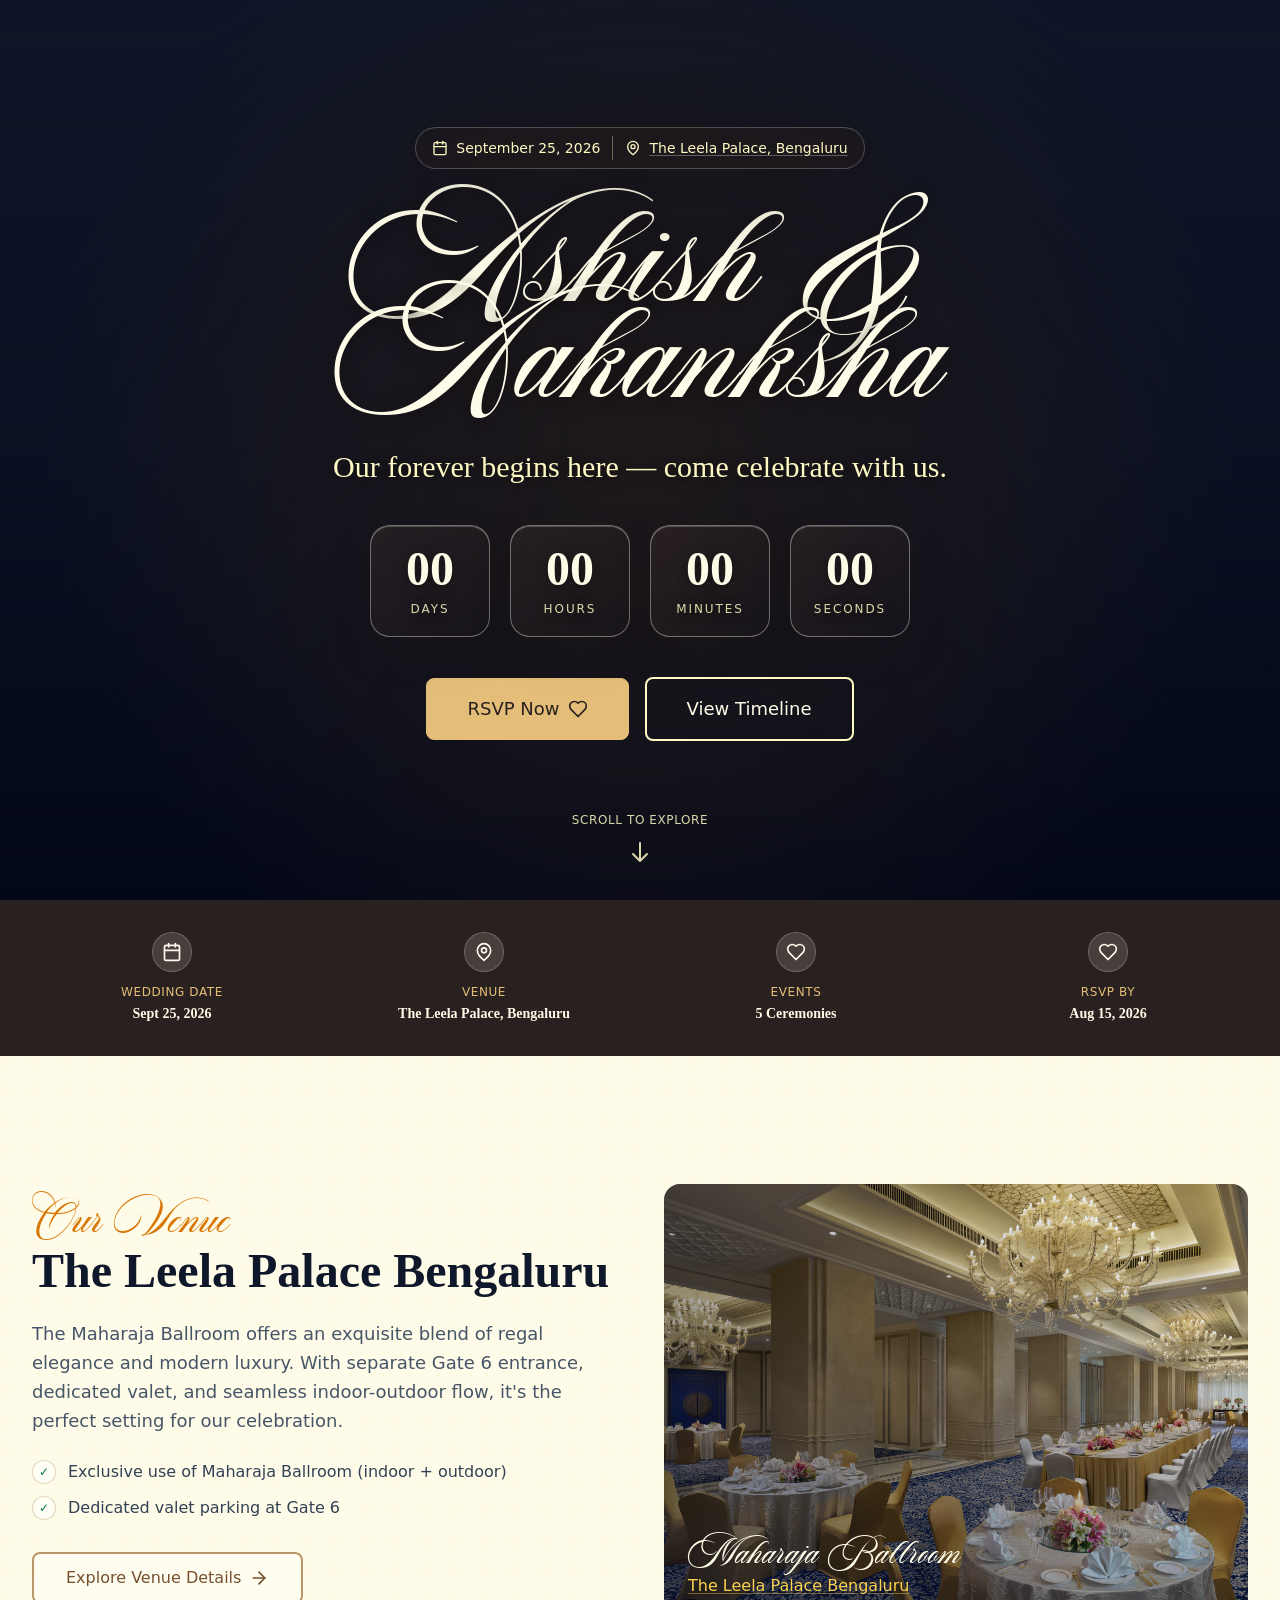
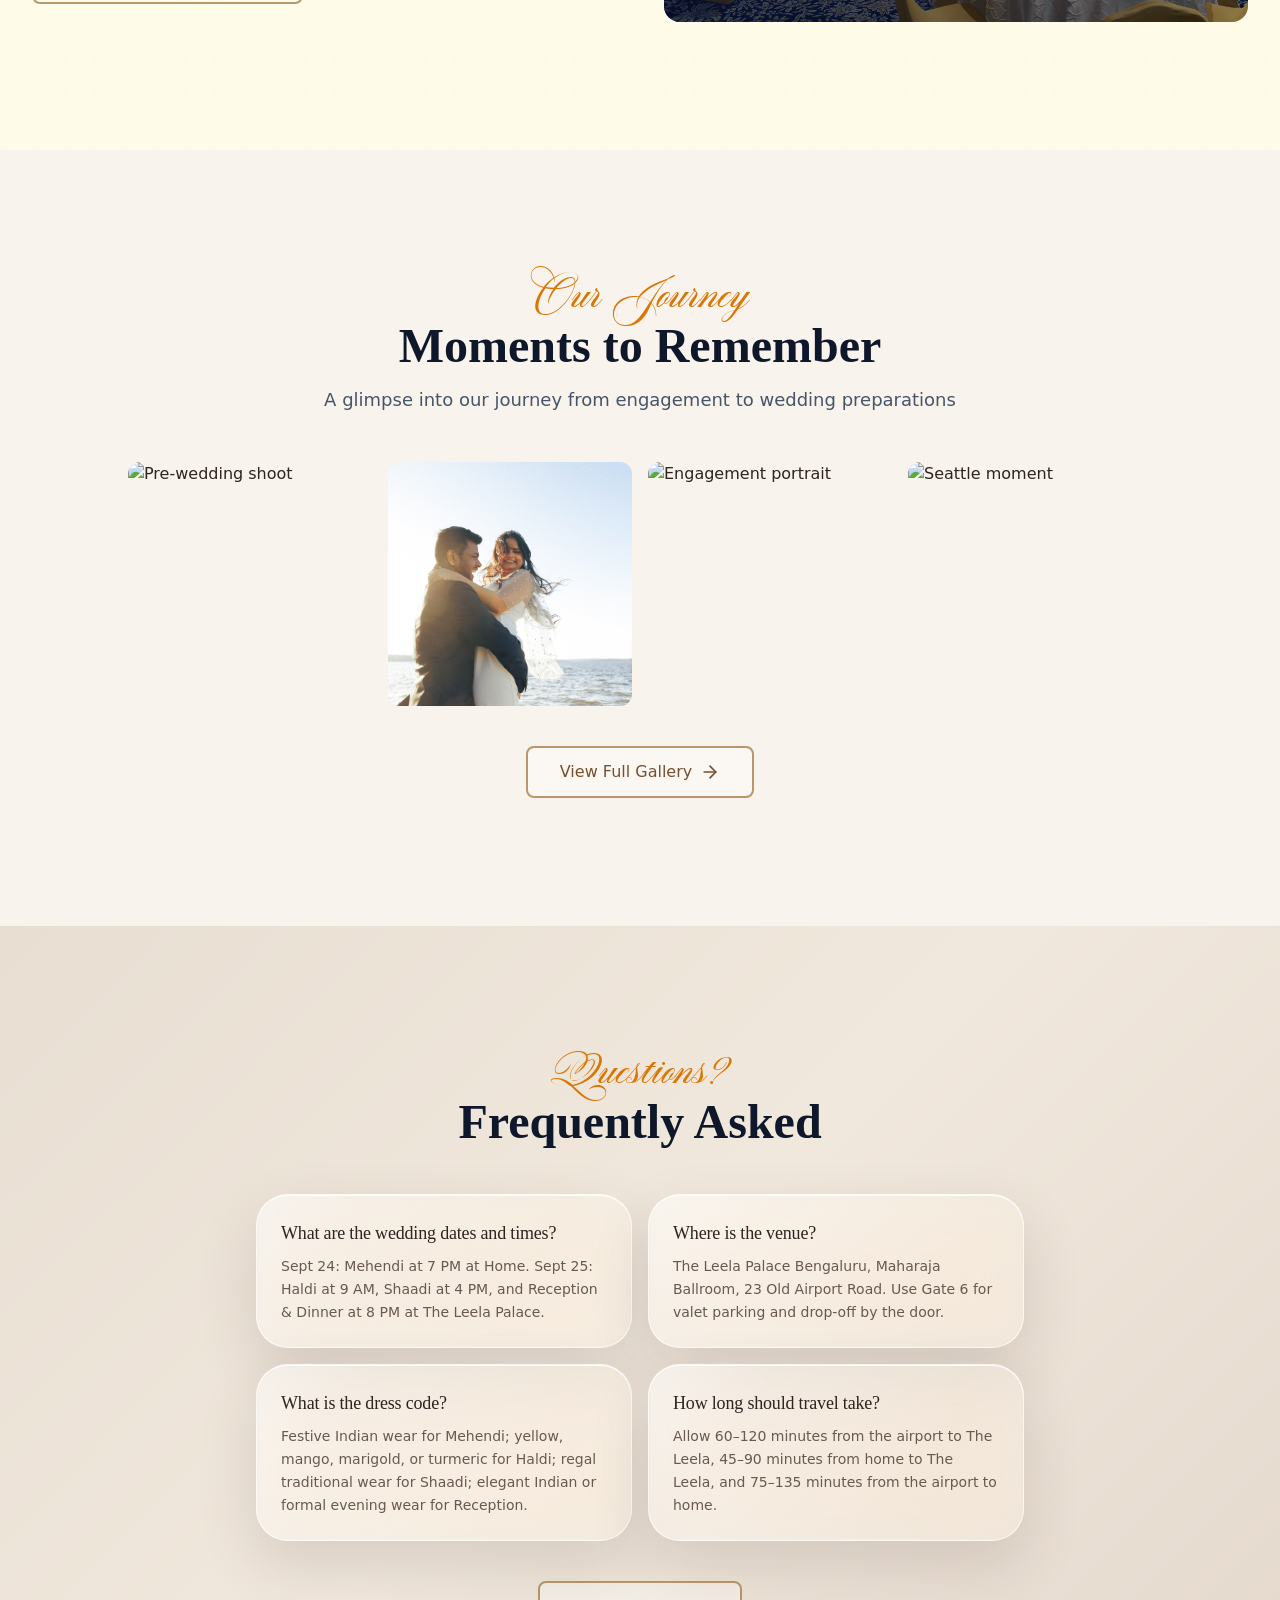
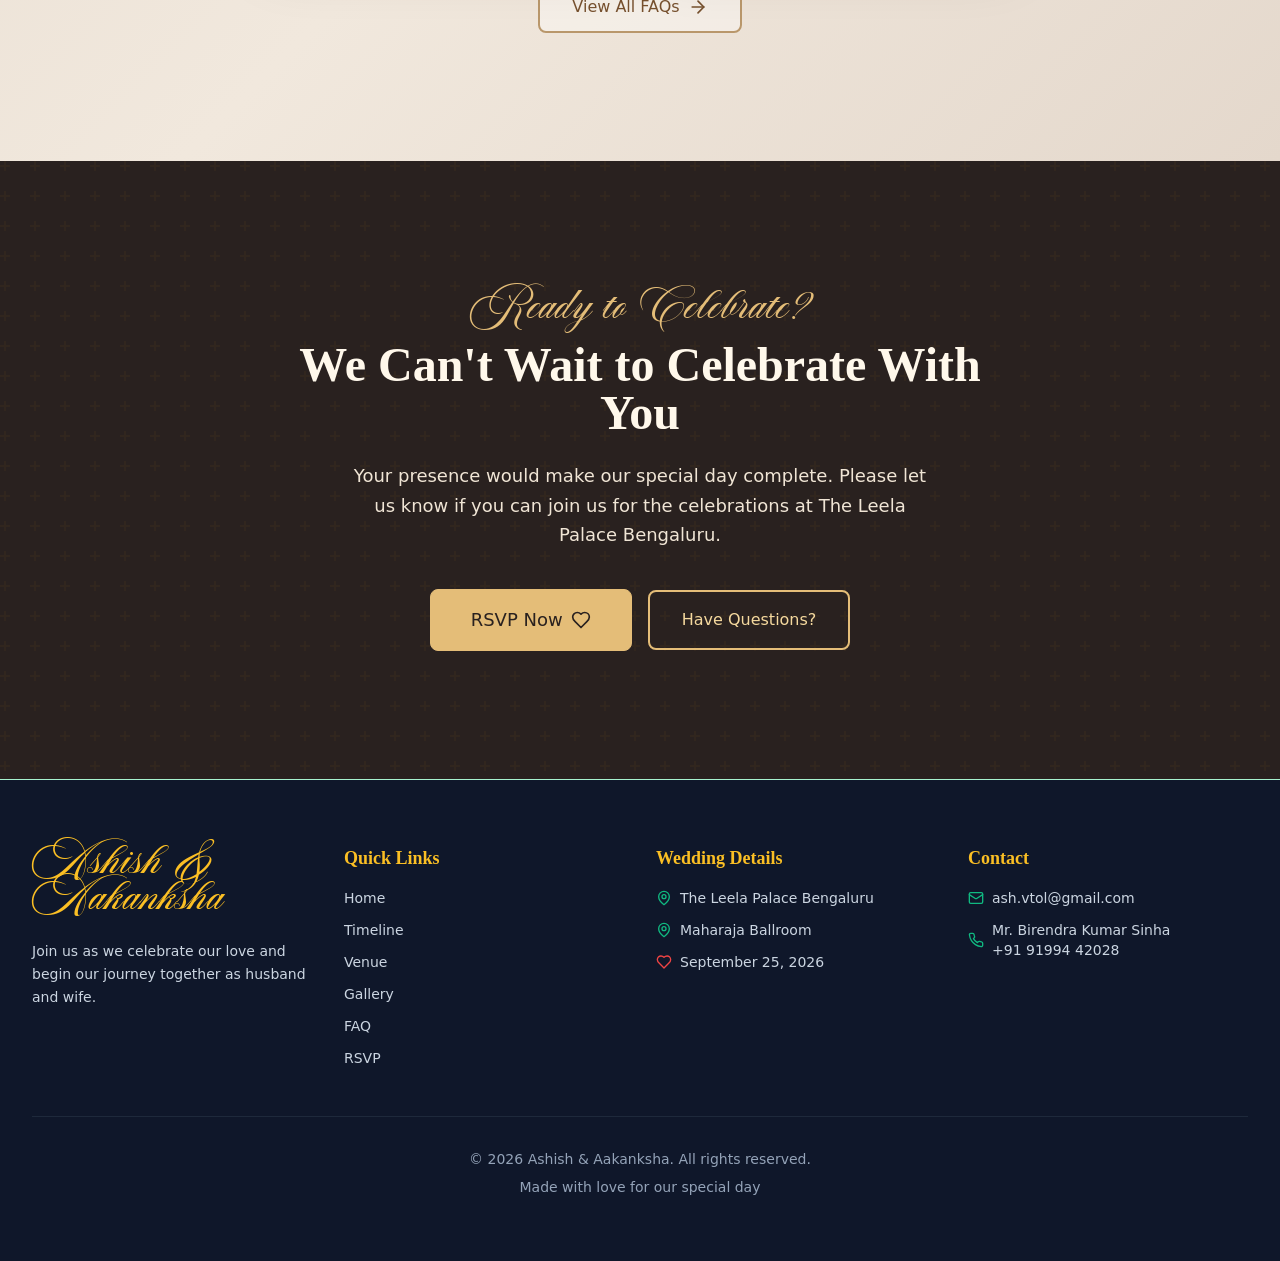
==== commit fa57c046: "fix: publish bundled accent font and hero spacing Co-Authored-By: Claude Opus 5 (1M context) <norepl" ====
--- a/temp-wedding-info/index.html
+++ b/temp-wedding-info/index.html
@@ -1 +1 @@
-<!DOCTYPE html><html lang="en" class="scroll-smooth"><head><meta charSet="utf-8"/><meta name="viewport" content="width=device-width, initial-scale=1, maximum-scale=5"/><link rel="stylesheet" href="/temp-wedding-info/next/static/css/4a96a1bf8262d6f9.css" data-precedence="next"/><link rel="preload" as="script" fetchPriority="low" href="/temp-wedding-info/next/static/chunks/webpack-ca0e639c443f3bc0.js"/><script src="/temp-wedding-info/next/static/chunks/fd9d1056-8fef90fb5a0b2194.js" async=""></script><script src="/temp-wedding-info/next/static/chunks/117-caa7a76e334f9cc1.js" async=""></script><script src="/temp-wedding-info/next/static/chunks/main-app-a595d10354fdd5b4.js" async=""></script><script src="/temp-wedding-info/next/static/chunks/972-f61722f390f308e6.js" async=""></script><script src="/temp-wedding-info/next/static/chunks/901-72b08f3aa2549d36.js" async=""></script><script src="/temp-wedding-info/next/static/chunks/app/page-98aa573c31bcd68c.js" async=""></script><script src="/temp-wedding-info/next/static/chunks/app/layout-f9865c0121f5cb31.js" async=""></script><meta name="theme-color" content="#064e3b"/><title>Ashish &amp; Aakanksha | Wedding Celebration</title><meta name="description" content="Join us for the wedding celebration of Ashish &amp; Aakanksha on September 25, 2026 at The Leela Palace Bengaluru."/><meta name="robots" content="index, follow"/><meta property="og:title" content="Ashish &amp; Aakanksha | Wedding Celebration"/><meta property="og:description" content="Join us for the wedding celebration of Ashish &amp; Aakanksha on September 25, 2026 at The Leela Palace Bengaluru."/><meta property="og:type" content="website"/><meta name="twitter:card" content="summary_large_image"/><meta name="twitter:title" content="Ashish &amp; Aakanksha | Wedding Celebration"/><meta name="twitter:description" content="Join us for the wedding celebration of Ashish &amp; Aakanksha on September 25, 2026 at The Leela Palace Bengaluru."/><script src="/temp-wedding-info/next/static/chunks/polyfills-42372ed130431b0a.js" noModule=""></script></head><body class="min-h-screen flex flex-col bg-cream-50 antialiased"><header class="absolute top-0 left-0 w-full border-b border-white/20 bg-white/10 backdrop-blur-md z-50" style="opacity:0;transform:translateY(-20px) translateZ(0)"><nav class="container-custom"><div class="flex justify-between h-16 sm:h-20"><div class="flex items-center"><a class="flex-shrink-0 flex items-center" href="/temp-wedding-info"><span class="font-accent text-2xl sm:text-3xl text-cream-50">Ashish &amp; Aakanksha</span></a></div><div class="hidden md:flex md:items-center md:space-x-1 lg:space-x-2"><a class="px-3 py-2 text-sm font-medium text-cream-50/85 hover:text-cream-50 transition-colors rounded-lg hover:bg-white/10" href="/temp-wedding-info">Home</a><a class="px-3 py-2 text-sm font-medium text-cream-50/85 hover:text-cream-50 transition-colors rounded-lg hover:bg-white/10" href="/temp-wedding-info/timeline">Timeline</a><a class="px-3 py-2 text-sm font-medium text-cream-50/85 hover:text-cream-50 transition-colors rounded-lg hover:bg-white/10" href="/temp-wedding-info/venue">Venue</a><a class="px-3 py-2 text-sm font-medium text-cream-50/85 hover:text-cream-50 transition-colors rounded-lg hover:bg-white/10" href="/temp-wedding-info/gallery">Gallery</a><a class="px-3 py-2 text-sm font-medium text-cream-50/85 hover:text-cream-50 transition-colors rounded-lg hover:bg-white/10" href="/temp-wedding-info/faq">FAQ</a><a class="px-3 py-2 text-sm font-medium text-cream-50/85 hover:text-cream-50 transition-colors rounded-lg hover:bg-white/10" href="/temp-wedding-info/rsvp">RSVP</a></div><div class="md:hidden flex items-center"><button class="p-2 text-charcoal-600 hover:text-emerald-700 transition-colors rounded-lg hover:bg-emerald-50" aria-label="Open menu" aria-expanded="false"><svg xmlns="http://www.w3.org/2000/svg" width="24" height="24" viewBox="0 0 24 24" fill="none" stroke="currentColor" stroke-width="2" stroke-linecap="round" stroke-linejoin="round" class="lucide lucide-menu h-6 w-6"><line x1="4" x2="20" y1="12" y2="12"></line><line x1="4" x2="20" y1="6" y2="6"></line><line x1="4" x2="20" y1="18" y2="18"></line></svg></button></div></div></nav></header><main class="flex-grow pt-0"><div class="min-h-full bg-transparent" style="opacity:1;transform:none"><main class="min-h-screen page-ivory"><section class="relative min-h-screen overflow-hidden bg-charcoal-900"><div class="absolute inset-0 z-0"><div data-testid="hero-fallback" class="absolute inset-[-3%] bg-cover bg-center" style="background-image:url(&quot;/temp-wedding-info/photos/193A0214.jpg&quot;);transform:translate3d(0px, 0px, 0) scale(1.08);transition:transform 0.35s cubic-bezier(0.22, 1, 0.36, 1)" aria-hidden="true"></div><video data-testid="hero-video" class="absolute inset-0 h-full w-full object-cover transition-opacity duration-500 opacity-0" src="/temp-wedding-info/videos/Weddingedit.mp4" muted="" autoPlay="" playsInline="" preload="auto" loop="" aria-hidden="true"></video><div class="absolute inset-0 bg-gradient-to-t from-charcoal-950/90 via-charcoal-950/35 to-charcoal-950/10"></div></div><div class="absolute inset-0 z-[1] hero-content-wash pointer-events-none"></div><div class="absolute inset-0 z-[1] overflow-hidden pointer-events-none opacity-40"><div class="absolute rounded-full border border-emerald-200/20" style="width:35px;height:35px;top:25%;left:15%;opacity:0.2;transform:none"></div><div class="absolute rounded-full border border-emerald-200/20" style="width:50px;height:50px;top:40%;left:25%;opacity:0.2;transform:none"></div><div class="absolute rounded-full border border-emerald-200/20" style="width:65px;height:65px;top:55%;left:35%;opacity:0.2;transform:none"></div><div class="absolute rounded-full border border-emerald-200/20" style="width:80px;height:80px;top:70%;left:45%;opacity:0.2;transform:none"></div><div class="absolute rounded-full border border-emerald-200/20" style="width:95px;height:95px;top:85%;left:55%;opacity:0.2;transform:none"></div></div><div class="relative z-10 flex flex-col items-center justify-center min-h-screen px-4 sm:px-6 lg:px-8" style="opacity:1"><div class="hero-content-panel flex items-center gap-3 px-4 py-2 rounded-full mb-12" style="opacity:1;transform:none"><div class="flex items-center gap-2 text-cream-100 text-sm"><svg xmlns="http://www.w3.org/2000/svg" width="24" height="24" viewBox="0 0 24 24" fill="none" stroke="currentColor" stroke-width="2" stroke-linecap="round" stroke-linejoin="round" class="lucide lucide-calendar h-4 w-4"><path d="M8 2v4"></path><path d="M16 2v4"></path><rect width="18" height="18" x="3" y="4" rx="2"></rect><path d="M3 10h18"></path></svg><span class="font-medium">September 25, 2026</span></div><div class="w-px h-6 bg-cream-100/35"></div><div class="flex items-center gap-2 text-cream-100 text-sm"><svg xmlns="http://www.w3.org/2000/svg" width="24" height="24" viewBox="0 0 24 24" fill="none" stroke="currentColor" stroke-width="2" stroke-linecap="round" stroke-linejoin="round" class="lucide lucide-map-pin h-4 w-4"><path d="M20 10c0 6-8 12-8 12s-8-6-8-12a8 8 0 0 1 16 0Z"></path><circle cx="12" cy="10" r="3"></circle></svg><a href="https://maps.app.goo.gl/atkQ97bHKWyYhiyY6" target="_blank" rel="noreferrer" class="font-medium underline decoration-white/30 underline-offset-2 hover:text-white">The Leela Palace, Bengaluru</a></div></div><h1 class="font-accent text-5xl sm:text-7xl lg:text-8xl text-cream-50 mb-10 text-center leading-tight" style="text-shadow:0 3px 18px rgba(20,14,12,0.85);opacity:1;transform:none">Ashish &amp; Aakanksha</h1><p class="font-heading text-xl sm:text-2xl lg:text-3xl text-cream-100 mb-10 text-center max-w-2xl leading-relaxed" style="text-shadow:0 2px 12px rgba(20,14,12,0.85);opacity:1;transform:none">Our forever begins here — come celebrate with us.</p><div class="grid grid-cols-4 gap-3 sm:gap-5 mb-10" role="timer" aria-label="Countdown to wedding" style="opacity:1;transform:none"><div class="liquid-glass-countdown flex flex-col items-center justify-center gap-2 p-4 sm:p-5 min-w-0 w-[clamp(4.5rem,16vw,7.5rem)] h-[clamp(5.5rem,14vw,7rem)]"><span class="font-heading text-3xl sm:text-4xl lg:text-5xl font-semibold text-cream-50 tabular-nums leading-none">00</span><span class="font-body text-[0.65rem] sm:text-xs uppercase tracking-[0.16em] text-cream-100/85">Days</span></div><div class="liquid-glass-countdown flex flex-col items-center justify-center gap-2 p-4 sm:p-5 min-w-0 w-[clamp(4.5rem,16vw,7.5rem)] h-[clamp(5.5rem,14vw,7rem)]"><span class="font-heading text-3xl sm:text-4xl lg:text-5xl font-semibold text-cream-50 tabular-nums leading-none">00</span><span class="font-body text-[0.65rem] sm:text-xs uppercase tracking-[0.16em] text-cream-100/85">Hours</span></div><div class="liquid-glass-countdown flex flex-col items-center justify-center gap-2 p-4 sm:p-5 min-w-0 w-[clamp(4.5rem,16vw,7.5rem)] h-[clamp(5.5rem,14vw,7rem)]"><span class="font-heading text-3xl sm:text-4xl lg:text-5xl font-semibold text-cream-50 tabular-nums leading-none">00</span><span class="font-body text-[0.65rem] sm:text-xs uppercase tracking-[0.16em] text-cream-100/85">Minutes</span></div><div class="liquid-glass-countdown flex flex-col items-center justify-center gap-2 p-4 sm:p-5 min-w-0 w-[clamp(4.5rem,16vw,7.5rem)] h-[clamp(5.5rem,14vw,7rem)]"><span class="font-heading text-3xl sm:text-4xl lg:text-5xl font-semibold text-cream-50 tabular-nums leading-none">00</span><span class="font-body text-[0.65rem] sm:text-xs uppercase tracking-[0.16em] text-cream-100/85">Seconds</span></div></div><div class="flex flex-col sm:flex-row items-center gap-4" style="opacity:1;transform:none"><a href="https://forms.gle/3DNa2dA8GWCufc8q9" target="_blank" rel="noreferrer" class="btn-gold w-full sm:w-auto text-lg px-10 py-4" tabindex="0">RSVP Now<svg xmlns="http://www.w3.org/2000/svg" width="24" height="24" viewBox="0 0 24 24" fill="none" stroke="currentColor" stroke-width="2" stroke-linecap="round" stroke-linejoin="round" class="lucide lucide-heart h-5 w-5 ml-2" aria-hidden="true"><path d="M19 14c1.49-1.46 3-3.21 3-5.5A5.5 5.5 0 0 0 16.5 3c-1.76 0-3 .5-4.5 2-1.5-1.5-2.74-2-4.5-2A5.5 5.5 0 0 0 2 8.5c0 2.3 1.5 4.05 3 5.5l7 7Z"></path></svg></a><a href="/temp-wedding-info/timeline" class="w-full sm:w-auto text-lg px-10 py-4 border-2 border-cream-100 text-cream-50 font-medium rounded-lg hover:bg-cream-50/15 hover:text-cream-50 transition-all duration-300 transform hover:scale-105 active:scale-95" tabindex="0">View Timeline</a></div><div class="absolute bottom-10 left-0 right-0 mx-auto w-fit flex flex-col items-center gap-2 text-cream-100/85" style="transform:none"><span class="text-xs font-medium uppercase tracking-wider">Scroll to explore</span><svg class="h-6 w-6" viewBox="0 0 24 24" fill="none" stroke="currentColor" stroke-width="2" style="transform:none"><path stroke-linecap="round" stroke-linejoin="round" d="M19 14l-7 7m0 0l-7-7m7 7V3"></path></svg></div></div></section><section class="dark-info-bar py-6"><div class="container-custom"><div class="grid grid-cols-2 md:grid-cols-4 gap-4 md:gap-8"><a href="https://calendar.google.com/calendar/render?action=TEMPLATE&amp;text=Ashish%20%26%20Aakanksha%20Wedding&amp;dates=20260925T100000/20260925T230000&amp;location=The%20Leela%20Palace%2C%20Bengaluru" target="_blank" rel="noreferrer" class="group flex flex-col items-center gap-1 rounded-xl px-3 py-2 text-center transition-colors hover:bg-white/10"><div class="dark-info-icon flex items-center justify-center w-10 h-10 rounded-full mb-2"><svg xmlns="http://www.w3.org/2000/svg" width="24" height="24" viewBox="0 0 24 24" fill="none" stroke="currentColor" stroke-width="2" stroke-linecap="round" stroke-linejoin="round" class="lucide lucide-calendar h-5 w-5"><path d="M8 2v4"></path><path d="M16 2v4"></path><rect width="18" height="18" x="3" y="4" rx="2"></rect><path d="M3 10h18"></path></svg></div><p class="text-xs uppercase tracking-wider text-[#e4bd78] font-medium">Wedding Date</p><p class="font-heading text-sm font-semibold text-cream-50">Sept 25, 2026</p></a><a href="https://maps.app.goo.gl/atkQ97bHKWyYhiyY6" target="_blank" rel="noreferrer" class="group flex flex-col items-center gap-1 rounded-xl px-3 py-2 text-center transition-colors hover:bg-white/10"><div class="dark-info-icon flex items-center justify-center w-10 h-10 rounded-full mb-2"><svg xmlns="http://www.w3.org/2000/svg" width="24" height="24" viewBox="0 0 24 24" fill="none" stroke="currentColor" stroke-width="2" stroke-linecap="round" stroke-linejoin="round" class="lucide lucide-map-pin h-5 w-5"><path d="M20 10c0 6-8 12-8 12s-8-6-8-12a8 8 0 0 1 16 0Z"></path><circle cx="12" cy="10" r="3"></circle></svg></div><p class="text-xs uppercase tracking-wider text-[#e4bd78] font-medium">Venue</p><p class="font-heading text-sm font-semibold text-cream-50">The Leela Palace, Bengaluru</p></a><a class="group flex flex-col items-center gap-1 rounded-xl px-3 py-2 text-center transition-colors hover:bg-white/10" href="/temp-wedding-info/timeline"><div class="dark-info-icon flex items-center justify-center w-10 h-10 rounded-full mb-2"><svg xmlns="http://www.w3.org/2000/svg" width="24" height="24" viewBox="0 0 24 24" fill="none" stroke="currentColor" stroke-width="2" stroke-linecap="round" stroke-linejoin="round" class="lucide lucide-heart h-5 w-5"><path d="M19 14c1.49-1.46 3-3.21 3-5.5A5.5 5.5 0 0 0 16.5 3c-1.76 0-3 .5-4.5 2-1.5-1.5-2.74-2-4.5-2A5.5 5.5 0 0 0 2 8.5c0 2.3 1.5 4.05 3 5.5l7 7Z"></path></svg></div><p class="text-xs uppercase tracking-wider text-[#e4bd78] font-medium">Events</p><p class="font-heading text-sm font-semibold text-cream-50">5 Ceremonies</p></a><a href="https://forms.gle/3DNa2dA8GWCufc8q9" target="_blank" rel="noreferrer" class="group flex flex-col items-center gap-1 rounded-xl px-3 py-2 text-center transition-colors hover:bg-white/10"><div class="dark-info-icon flex items-center justify-center w-10 h-10 rounded-full mb-2"><svg xmlns="http://www.w3.org/2000/svg" width="24" height="24" viewBox="0 0 24 24" fill="none" stroke="currentColor" stroke-width="2" stroke-linecap="round" stroke-linejoin="round" class="lucide lucide-heart h-5 w-5"><path d="M19 14c1.49-1.46 3-3.21 3-5.5A5.5 5.5 0 0 0 16.5 3c-1.76 0-3 .5-4.5 2-1.5-1.5-2.74-2-4.5-2A5.5 5.5 0 0 0 2 8.5c0 2.3 1.5 4.05 3 5.5l7 7Z"></path></svg></div><p class="text-xs uppercase tracking-wider text-[#e4bd78] font-medium">RSVP By</p><p class="font-heading text-sm font-semibold text-cream-50">Aug 15, 2026</p></a></div></div></section><section class="section bg-cream-50 relative overflow-hidden"><div class="absolute inset-0 opacity-5" style="background-image:url(&quot;data:image/svg+xml,%3Csvg width=&#x27;60&#x27; height=&#x27;60&#x27; viewBox=&#x27;0 0 60 60&#x27; xmlns=&#x27;http://www.w3.org/2000/svg&#x27;%3E%3Cg fill=&#x27;none&#x27; fill-rule=&#x27;evenodd&#x27;%3E%3Cg fill=&#x27;%23f59e0b&#x27; fill-opacity=&#x27;0.4&#x27;%3E%3Cpath d=&#x27;M36 34v-4h-2v4h-4v2h4v4h2v-4h4v-2h-4zm0-30V0h-2v4h-4v2h4v4h2V6h4V4h-4zM6 34v-4H4v4H0v2h4v4h2v-4h4v-2H6zM6 4V0H4v4H0v2h4v4h2V6h4V4H6z&#x27;/%3E%3C/g%3E%3C/g%3E%3C/svg%3E&quot;)"></div><div class="container-custom relative"><div class="grid lg:grid-cols-2 gap-12 items-center"><div><p class="font-accent text-3xl text-gold-600 mb-2">Our Venue</p><h2 class="font-heading text-4xl sm:text-5xl font-semibold text-charcoal-900 mb-6">The Leela Palace Bengaluru</h2><p class="text-lg text-charcoal-600 mb-6 leading-relaxed">The Maharaja Ballroom offers an exquisite blend of regal elegance and modern luxury. With separate Gate 6 entrance, dedicated valet, and seamless indoor-outdoor flow, it&#x27;s the perfect setting for our celebration.</p><ul class="space-y-3 mb-8"><li class="flex items-center gap-3 text-charcoal-700"><span class="icon-glass flex-shrink-0 w-6 h-6 rounded-full flex items-center justify-center"><span class="text-emerald-700 text-xs">✓</span></span>Exclusive use of Maharaja Ballroom (indoor + outdoor)</li><li class="flex items-center gap-3 text-charcoal-700"><span class="icon-glass flex-shrink-0 w-6 h-6 rounded-full flex items-center justify-center"><span class="text-emerald-700 text-xs">✓</span></span>Dedicated valet parking at Gate 6</li></ul><a class="cta-secondary-light inline-flex items-center gap-2 px-8 py-3 rounded-lg font-medium transition-all duration-300" href="/temp-wedding-info/venue">Explore Venue Details<svg xmlns="http://www.w3.org/2000/svg" width="24" height="24" viewBox="0 0 24 24" fill="none" stroke="currentColor" stroke-width="2" stroke-linecap="round" stroke-linejoin="round" class="lucide lucide-arrow-right h-5 w-5"><path d="M5 12h14"></path><path d="m12 5 7 7-7 7"></path></svg></a></div><div class="relative aspect-[4/3] rounded-2xl overflow-hidden bg-charcoal-200"><div class="absolute inset-0 bg-cover bg-center" style="background-image:url(&quot;/temp-wedding-info/photos/venue/Maharaja-Ballroom-Social.jpg&quot;)"></div><div class="absolute inset-0 bg-gradient-to-tr from-charcoal-900/60 to-transparent"></div><div class="absolute bottom-6 left-6 right-6 text-cream-50"><p class="font-accent text-2xl mb-1">Maharaja Ballroom</p><a href="https://maps.app.goo.gl/atkQ97bHKWyYhiyY6" target="_blank" rel="noreferrer" class="text-gold-300 underline decoration-gold-300/40 underline-offset-2 hover:text-gold-200">The Leela Palace Bengaluru</a></div></div></div></div></section><section class="section page-ivory"><div class="container-custom"><div class="text-center mb-12"><p class="font-accent text-3xl text-gold-600 mb-2">Our Journey</p><h2 class="font-heading text-4xl sm:text-5xl font-semibold text-charcoal-900">Moments to Remember</h2><p class="mt-4 text-lg text-charcoal-600 max-w-2xl mx-auto">A glimpse into our journey from engagement to wedding preparations</p></div><div class="mx-auto grid max-w-5xl grid-cols-2 gap-4 md:grid-cols-4"><div class="relative aspect-square rounded-xl overflow-hidden group cursor-pointer"><img src="/temp-wedding-info/photos/193A0214.jpg" alt="Pre-wedding shoot" class="w-full h-full object-cover transition-transform duration-500 group-hover:scale-105" loading="lazy"/><div class="absolute inset-0 bg-gradient-to-t from-black/60 to-transparent opacity-0 group-hover:opacity-100 transition-opacity duration-300"></div><div class="absolute bottom-3 left-3 right-3 text-cream-50 opacity-0 group-hover:opacity-100 transition-all duration-300 translate-y-2 group-hover:translate-y-0"><p class="text-xs font-medium">Pre-Wedding</p><p class="text-[10px] opacity-80">Pre-wedding shoot</p></div></div><div class="relative aspect-square rounded-xl overflow-hidden group cursor-pointer"><img src="/temp-wedding-info/photos/193A0402.jpg" alt="Couple portrait" class="w-full h-full object-cover transition-transform duration-500 group-hover:scale-105" loading="lazy"/><div class="absolute inset-0 bg-gradient-to-t from-black/60 to-transparent opacity-0 group-hover:opacity-100 transition-opacity duration-300"></div><div class="absolute bottom-3 left-3 right-3 text-cream-50 opacity-0 group-hover:opacity-100 transition-all duration-300 translate-y-2 group-hover:translate-y-0"><p class="text-xs font-medium">Pre-Wedding</p><p class="text-[10px] opacity-80">Couple portrait</p></div></div><div class="relative aspect-square rounded-xl overflow-hidden group cursor-pointer"><img src="/temp-wedding-info/photos/ashish-aakanksha-108.jpg" alt="Engagement portrait" class="w-full h-full object-cover transition-transform duration-500 group-hover:scale-105" loading="lazy"/><div class="absolute inset-0 bg-gradient-to-t from-black/60 to-transparent opacity-0 group-hover:opacity-100 transition-opacity duration-300"></div><div class="absolute bottom-3 left-3 right-3 text-cream-50 opacity-0 group-hover:opacity-100 transition-all duration-300 translate-y-2 group-hover:translate-y-0"><p class="text-xs font-medium">Engagement</p><p class="text-[10px] opacity-80">Engagement portrait</p></div></div><div class="relative aspect-square rounded-xl overflow-hidden group cursor-pointer"><img src="/temp-wedding-info/photos/Seattle-1.jpg" alt="Seattle moment" class="w-full h-full object-cover transition-transform duration-500 group-hover:scale-105" loading="lazy"/><div class="absolute inset-0 bg-gradient-to-t from-black/60 to-transparent opacity-0 group-hover:opacity-100 transition-opacity duration-300"></div><div class="absolute bottom-3 left-3 right-3 text-cream-50 opacity-0 group-hover:opacity-100 transition-all duration-300 translate-y-2 group-hover:translate-y-0"><p class="text-xs font-medium">Pre-Wedding</p><p class="text-[10px] opacity-80">Seattle moment</p></div></div></div><div class="mt-10 text-center"><a class="cta-secondary-light inline-flex items-center gap-2 px-8 py-3 rounded-lg font-medium transition-all duration-300" href="/temp-wedding-info/gallery">View Full Gallery<svg xmlns="http://www.w3.org/2000/svg" width="24" height="24" viewBox="0 0 24 24" fill="none" stroke="currentColor" stroke-width="2" stroke-linecap="round" stroke-linejoin="round" class="lucide lucide-arrow-right h-5 w-5"><path d="M5 12h14"></path><path d="m12 5 7 7-7 7"></path></svg></a></div></div></section><section class="section home-faq-surface"><div class="container-custom"><div class="text-center mb-12"><p class="font-accent text-3xl text-gold-600 mb-2">Questions?</p><h2 class="font-heading text-4xl sm:text-5xl font-semibold text-charcoal-900">Frequently Asked</h2></div><div class="grid md:grid-cols-2 gap-4 max-w-3xl mx-auto"><div class="liquid-glass p-6 group animate-fade-in" style="animation-delay:0ms"><h3 class="font-heading text-lg font-medium text-[#2d2420] tracking-[-0.01em] mb-2">What are the wedding dates and times?</h3><p class="text-[#685951] text-sm leading-relaxed">Sept 24: Mehendi at 7 PM at Home. Sept 25: Haldi at 9 AM, Shaadi at 4 PM, and Reception &amp; Dinner at 8 PM at The Leela Palace.</p></div><div class="liquid-glass p-6 group animate-fade-in" style="animation-delay:100ms"><h3 class="font-heading text-lg font-medium text-[#2d2420] tracking-[-0.01em] mb-2">Where is the venue?</h3><p class="text-[#685951] text-sm leading-relaxed">The Leela Palace Bengaluru, Maharaja Ballroom, 23 Old Airport Road. Use Gate 6 for valet parking and drop-off by the door.</p></div><div class="liquid-glass p-6 group animate-fade-in" style="animation-delay:200ms"><h3 class="font-heading text-lg font-medium text-[#2d2420] tracking-[-0.01em] mb-2">What is the dress code?</h3><p class="text-[#685951] text-sm leading-relaxed">Festive Indian wear for Mehendi; yellow, mango, marigold, or turmeric for Haldi; regal traditional wear for Shaadi; elegant Indian or formal evening wear for Reception.</p></div><div class="liquid-glass p-6 group animate-fade-in" style="animation-delay:300ms"><h3 class="font-heading text-lg font-medium text-[#2d2420] tracking-[-0.01em] mb-2">How long should travel take?</h3><p class="text-[#685951] text-sm leading-relaxed">Allow 60–120 minutes from the airport to The Leela, 45–90 minutes from home to The Leela, and 75–135 minutes from the airport to home.</p></div></div><div class="mt-10 text-center"><a class="cta-secondary-light inline-flex items-center gap-2 px-8 py-3 rounded-lg font-medium transition-all duration-300" href="/temp-wedding-info/faq">View All FAQs<svg xmlns="http://www.w3.org/2000/svg" width="24" height="24" viewBox="0 0 24 24" fill="none" stroke="currentColor" stroke-width="2" stroke-linecap="round" stroke-linejoin="round" class="lucide lucide-arrow-right h-5 w-5"><path d="M5 12h14"></path><path d="m12 5 7 7-7 7"></path></svg></a></div></div></section><section class="section relative overflow-hidden bg-[#29211f]"><div class="absolute inset-0 opacity-10" style="background-image:url(&quot;data:image/svg+xml,%3Csvg width=&#x27;60&#x27; height=&#x27;60&#x27; viewBox=&#x27;0 0 60 60&#x27; xmlns=&#x27;http://www.w3.org/2000/svg&#x27;%3E%3Cg fill=&#x27;none&#x27; fill-rule=&#x27;evenodd&#x27;%3E%3Cg fill=&#x27;%23f59e0b&#x27; fill-opacity=&#x27;0.4&#x27;%3E%3Cpath d=&#x27;M36 34v-4h-2v4h-4v2h4v4h2v-4h4v-2h-4zm0-30V0h-2v4h-4v2h4v4h2V6h4V4h-4zM6 34v-4H4v4H0v2h4v4h2v-4h4v-2H6zM6 4V0H4v4H0v2h4v4h2V6h4V4H6z&#x27;/%3E%3C/g%3E%3C/g%3E%3C/svg%3E&quot;)"></div><div class="container-custom relative text-center"><div class="max-w-3xl mx-auto"><p class="font-accent text-3xl text-[#e4bd78] mb-4">Ready to Celebrate?</p><h2 class="font-heading text-4xl sm:text-5xl font-semibold text-[#fff8eb] mb-6">We Can&#x27;t Wait to Celebrate With You</h2><p class="text-lg text-[#f0e5d5] mb-10 max-w-xl mx-auto leading-relaxed">Your presence would make our special day complete. Please let us know if you can join us for the celebrations at The Leela Palace Bengaluru.</p><div class="flex flex-col sm:flex-row items-center justify-center gap-4"><a href="https://forms.gle/3DNa2dA8GWCufc8q9" target="_blank" rel="noreferrer" class="btn-gold text-lg px-10 py-4">RSVP Now<svg xmlns="http://www.w3.org/2000/svg" width="24" height="24" viewBox="0 0 24 24" fill="none" stroke="currentColor" stroke-width="2" stroke-linecap="round" stroke-linejoin="round" class="lucide lucide-heart h-5 w-5 ml-2"><path d="M19 14c1.49-1.46 3-3.21 3-5.5A5.5 5.5 0 0 0 16.5 3c-1.76 0-3 .5-4.5 2-1.5-1.5-2.74-2-4.5-2A5.5 5.5 0 0 0 2 8.5c0 2.3 1.5 4.05 3 5.5l7 7Z"></path></svg></a><a class="inline-flex items-center gap-2 px-8 py-4 border-2 border-[#e4bd78] text-[#f5d99e] font-medium rounded-lg hover:bg-[#e4bd78]/10 transition-all duration-300" href="/temp-wedding-info/faq">Have Questions?</a></div></div></div></section></main></div></main><footer class="border-t border-emerald-200 bg-charcoal-900 text-cream-50"><div class="container-custom py-12 sm:py-16"><div class="grid grid-cols-1 gap-8 sm:grid-cols-2 lg:grid-cols-4"><div class="lg:col-span-1"><a class="flex-shrink-0 flex items-center mb-6" href="/temp-wedding-info"><span class="font-accent text-3xl text-gold-400">Ashish &amp; Aakanksha</span></a><p class="text-charcoal-300 text-sm leading-relaxed">Join us as we celebrate our love and begin our journey together as husband and wife.</p></div><div><h4 class="font-heading text-lg font-semibold text-gold-400 mb-4">Quick Links</h4><nav class="space-y-3"><a class="text-charcoal-300 hover:text-gold-400 transition-colors text-sm block" href="/temp-wedding-info">Home</a><a class="text-charcoal-300 hover:text-gold-400 transition-colors text-sm block" href="/temp-wedding-info/timeline">Timeline</a><a class="text-charcoal-300 hover:text-gold-400 transition-colors text-sm block" href="/temp-wedding-info/venue">Venue</a><a class="text-charcoal-300 hover:text-gold-400 transition-colors text-sm block" href="/temp-wedding-info/gallery">Gallery</a><a class="text-charcoal-300 hover:text-gold-400 transition-colors text-sm block" href="/temp-wedding-info/faq">FAQ</a><a href="https://forms.gle/3DNa2dA8GWCufc8q9" target="_blank" rel="noreferrer" class="text-charcoal-300 hover:text-gold-400 transition-colors text-sm block">RSVP</a></nav></div><div><h4 class="font-heading text-lg font-semibold text-gold-400 mb-4">Wedding Details</h4><div class="space-y-3 text-sm text-charcoal-300"><div class="flex items-center gap-2"><svg xmlns="http://www.w3.org/2000/svg" width="24" height="24" viewBox="0 0 24 24" fill="none" stroke="currentColor" stroke-width="2" stroke-linecap="round" stroke-linejoin="round" class="lucide lucide-map-pin h-4 w-4 text-emerald-500"><path d="M20 10c0 6-8 12-8 12s-8-6-8-12a8 8 0 0 1 16 0Z"></path><circle cx="12" cy="10" r="3"></circle></svg><span>The Leela Palace Bengaluru</span></div><div class="flex items-center gap-2"><svg xmlns="http://www.w3.org/2000/svg" width="24" height="24" viewBox="0 0 24 24" fill="none" stroke="currentColor" stroke-width="2" stroke-linecap="round" stroke-linejoin="round" class="lucide lucide-map-pin h-4 w-4 text-emerald-500"><path d="M20 10c0 6-8 12-8 12s-8-6-8-12a8 8 0 0 1 16 0Z"></path><circle cx="12" cy="10" r="3"></circle></svg><span>Maharaja Ballroom</span></div><div class="flex items-center gap-2"><svg xmlns="http://www.w3.org/2000/svg" width="24" height="24" viewBox="0 0 24 24" fill="none" stroke="currentColor" stroke-width="2" stroke-linecap="round" stroke-linejoin="round" class="lucide lucide-heart h-4 w-4 text-ruby-500"><path d="M19 14c1.49-1.46 3-3.21 3-5.5A5.5 5.5 0 0 0 16.5 3c-1.76 0-3 .5-4.5 2-1.5-1.5-2.74-2-4.5-2A5.5 5.5 0 0 0 2 8.5c0 2.3 1.5 4.05 3 5.5l7 7Z"></path></svg><span>September 25, 2026</span></div></div></div><div><h4 class="font-heading text-lg font-semibold text-gold-400 mb-4">Contact</h4><div class="space-y-3 text-sm text-charcoal-300"><a href="mailto:ash.vtol@gmail.com" class="flex items-center gap-2 hover:text-gold-400 transition-colors"><svg xmlns="http://www.w3.org/2000/svg" width="24" height="24" viewBox="0 0 24 24" fill="none" stroke="currentColor" stroke-width="2" stroke-linecap="round" stroke-linejoin="round" class="lucide lucide-mail h-4 w-4 text-emerald-500"><rect width="20" height="16" x="2" y="4" rx="2"></rect><path d="m22 7-8.97 5.7a1.94 1.94 0 0 1-2.06 0L2 7"></path></svg><span>ash.vtol@gmail.com</span></a><div class="flex items-center gap-2"><svg xmlns="http://www.w3.org/2000/svg" width="24" height="24" viewBox="0 0 24 24" fill="none" stroke="currentColor" stroke-width="2" stroke-linecap="round" stroke-linejoin="round" class="lucide lucide-phone h-4 w-4 text-emerald-500"><path d="M22 16.92v3a2 2 0 0 1-2.18 2 19.79 19.79 0 0 1-8.63-3.07 19.5 19.5 0 0 1-6-6 19.79 19.79 0 0 1-3.07-8.67A2 2 0 0 1 4.11 2h3a2 2 0 0 1 2 1.72 12.84 12.84 0 0 0 .7 2.81 2 2 0 0 1-.45 2.11L8.09 9.91a16 16 0 0 0 6 6l1.27-1.27a2 2 0 0 1 2.11-.45 12.84 12.84 0 0 0 2.81.7A2 2 0 0 1 22 16.92z"></path></svg><span>Mr. Birendra Kumar Sinha<br/>+91 91994 42028</span></div></div></div></div><div class="mt-12 pt-8 border-t border-charcoal-800 text-center text-sm text-charcoal-400"><p>© <!-- -->2026<!-- --> Ashish &amp; Aakanksha. All rights reserved.</p><p class="mt-2">Made with love for our special day</p></div></div></footer><script src="/temp-wedding-info/next/static/chunks/webpack-ca0e639c443f3bc0.js" async=""></script><script>(self.__next_f=self.__next_f||[]).push([0]);self.__next_f.push([2,null])</script><script>self.__next_f.push([1,"1:HL[\"/temp-wedding-info/next/static/css/4a96a1bf8262d6f9.css\",\"style\"]\n"])</script><script>self.__next_f.push([1,"2:I[2846,[],\"\"]\n4:I[8774,[\"972\",\"static/chunks/972-f61722f390f308e6.js\",\"901\",\"static/chunks/901-72b08f3aa2549d36.js\",\"931\",\"static/chunks/app/page-98aa573c31bcd68c.js\"],\"default\"]\n5:I[2972,[\"972\",\"static/chunks/972-f61722f390f308e6.js\",\"901\",\"static/chunks/901-72b08f3aa2549d36.js\",\"931\",\"static/chunks/app/page-98aa573c31bcd68c.js\"],\"\"]\n6:I[7515,[\"972\",\"static/chunks/972-f61722f390f308e6.js\",\"901\",\"static/chunks/901-72b08f3aa2549d36.js\",\"931\",\"static/chunks/app/page-98aa573c31bcd68c.js\"],\"default\"]\n7:I[2831,[\"972\",\"static/chunks/972-f61722f390f308e6.js\",\"901\",\"static/chunks/901-72b08f3aa2549d36.js\",\"185\",\"static/chunks/app/layout-f9865c0121f5cb31.js\"],\"default\"]\n8:I[7868,[\"972\",\"static/chunks/972-f61722f390f308e6.js\",\"901\",\"static/chunks/901-72b08f3aa2549d36.js\",\"185\",\"static/chunks/app/layout-f9865c0121f5cb31.js\"],\"default\"]\n9:I[4707,[],\"\"]\na:I[6423,[],\"\"]\nb:I[205,[\"972\",\"static/chunks/972-f61722f390f308e6.js\",\"901\",\"static/chunks/901-72b08f3aa2549d36.js\",\"185\",\"static/chunks/app/layout-f9865c0121f5cb31.js\"],\"default\"]\nd:I[1060,[],\"\"]\ne:[]\n"])</script><script>self.__next_f.push([1,"0:[\"$\",\"$L2\",null,{\"buildId\":\"WzXENvR2ke0QTEgTCl5lM\",\"assetPrefix\":\"/temp-wedding-info\",\"urlParts\":[\"\",\"\"],\"initialTree\":[\"\",{\"children\":[\"__PAGE__\",{}]},\"$undefined\",\"$undefined\",true],\"initialSeedData\":[\"\",{\"children\":[\"__PAGE__\",{},[[\"$L3\",[\"$\",\"main\",null,{\"className\":\"min-h-screen page-ivory\",\"children\":[[\"$\",\"$L4\",null,{}],[\"$\",\"section\",null,{\"className\":\"dark-info-bar py-6\",\"children\":[\"$\",\"div\",null,{\"className\":\"container-custom\",\"children\":[\"$\",\"div\",null,{\"className\":\"grid grid-cols-2 md:grid-cols-4 gap-4 md:gap-8\",\"children\":[[\"$\",\"a\",null,{\"href\":\"https://calendar.google.com/calendar/render?action=TEMPLATE\u0026text=Ashish%20%26%20Aakanksha%20Wedding\u0026dates=20260925T100000/20260925T230000\u0026location=The%20Leela%20Palace%2C%20Bengaluru\",\"target\":\"_blank\",\"rel\":\"noreferrer\",\"className\":\"group flex flex-col items-center gap-1 rounded-xl px-3 py-2 text-center transition-colors hover:bg-white/10\",\"children\":[[\"$\",\"div\",null,{\"className\":\"dark-info-icon flex items-center justify-center w-10 h-10 rounded-full mb-2\",\"children\":[\"$\",\"svg\",null,{\"xmlns\":\"http://www.w3.org/2000/svg\",\"width\":24,\"height\":24,\"viewBox\":\"0 0 24 24\",\"fill\":\"none\",\"stroke\":\"currentColor\",\"strokeWidth\":2,\"strokeLinecap\":\"round\",\"strokeLinejoin\":\"round\",\"className\":\"lucide lucide-calendar h-5 w-5\",\"children\":[[\"$\",\"path\",\"1cmpym\",{\"d\":\"M8 2v4\"}],[\"$\",\"path\",\"4m81vk\",{\"d\":\"M16 2v4\"}],[\"$\",\"rect\",\"1hopcy\",{\"width\":\"18\",\"height\":\"18\",\"x\":\"3\",\"y\":\"4\",\"rx\":\"2\"}],[\"$\",\"path\",\"8toen8\",{\"d\":\"M3 10h18\"}],\"$undefined\"]}]}],[\"$\",\"p\",null,{\"className\":\"text-xs uppercase tracking-wider text-[#e4bd78] font-medium\",\"children\":\"Wedding Date\"}],[\"$\",\"p\",null,{\"className\":\"font-heading text-sm font-semibold text-cream-50\",\"children\":\"Sept 25, 2026\"}]]}],[\"$\",\"a\",null,{\"href\":\"https://maps.app.goo.gl/atkQ97bHKWyYhiyY6\",\"target\":\"_blank\",\"rel\":\"noreferrer\",\"className\":\"group flex flex-col items-center gap-1 rounded-xl px-3 py-2 text-center transition-colors hover:bg-white/10\",\"children\":[[\"$\",\"div\",null,{\"className\":\"dark-info-icon flex items-center justify-center w-10 h-10 rounded-full mb-2\",\"children\":[\"$\",\"svg\",null,{\"xmlns\":\"http://www.w3.org/2000/svg\",\"width\":24,\"height\":24,\"viewBox\":\"0 0 24 24\",\"fill\":\"none\",\"stroke\":\"currentColor\",\"strokeWidth\":2,\"strokeLinecap\":\"round\",\"strokeLinejoin\":\"round\",\"className\":\"lucide lucide-map-pin h-5 w-5\",\"children\":[[\"$\",\"path\",\"2oe9fu\",{\"d\":\"M20 10c0 6-8 12-8 12s-8-6-8-12a8 8 0 0 1 16 0Z\"}],[\"$\",\"circle\",\"ilqhr7\",{\"cx\":\"12\",\"cy\":\"10\",\"r\":\"3\"}],\"$undefined\"]}]}],[\"$\",\"p\",null,{\"className\":\"text-xs uppercase tracking-wider text-[#e4bd78] font-medium\",\"children\":\"Venue\"}],[\"$\",\"p\",null,{\"className\":\"font-heading text-sm font-semibold text-cream-50\",\"children\":\"The Leela Palace, Bengaluru\"}]]}],[\"$\",\"$L5\",null,{\"href\":\"/timeline\",\"className\":\"group flex flex-col items-center gap-1 rounded-xl px-3 py-2 text-center transition-colors hover:bg-white/10\",\"children\":[[\"$\",\"div\",null,{\"className\":\"dark-info-icon flex items-center justify-center w-10 h-10 rounded-full mb-2\",\"children\":[\"$\",\"svg\",null,{\"xmlns\":\"http://www.w3.org/2000/svg\",\"width\":24,\"height\":24,\"viewBox\":\"0 0 24 24\",\"fill\":\"none\",\"stroke\":\"currentColor\",\"strokeWidth\":2,\"strokeLinecap\":\"round\",\"strokeLinejoin\":\"round\",\"className\":\"lucide lucide-heart h-5 w-5\",\"children\":[[\"$\",\"path\",\"c3ymky\",{\"d\":\"M19 14c1.49-1.46 3-3.21 3-5.5A5.5 5.5 0 0 0 16.5 3c-1.76 0-3 .5-4.5 2-1.5-1.5-2.74-2-4.5-2A5.5 5.5 0 0 0 2 8.5c0 2.3 1.5 4.05 3 5.5l7 7Z\"}],\"$undefined\"]}]}],[\"$\",\"p\",null,{\"className\":\"text-xs uppercase tracking-wider text-[#e4bd78] font-medium\",\"children\":\"Events\"}],[\"$\",\"p\",null,{\"className\":\"font-heading text-sm font-semibold text-cream-50\",\"children\":\"5 Ceremonies\"}]]}],[\"$\",\"a\",null,{\"href\":\"https://forms.gle/3DNa2dA8GWCufc8q9\",\"target\":\"_blank\",\"rel\":\"noreferrer\",\"className\":\"group flex flex-col items-center gap-1 rounded-xl px-3 py-2 text-center transition-colors hover:bg-white/10\",\"children\":[[\"$\",\"div\",null,{\"className\":\"dark-info-icon flex items-center justify-center w-10 h-10 rounded-full mb-2\",\"children\":[\"$\",\"svg\",null,{\"xmlns\":\"http://www.w3.org/2000/svg\",\"width\":24,\"height\":24,\"viewBox\":\"0 0 24 24\",\"fill\":\"none\",\"stroke\":\"currentColor\",\"strokeWidth\":2,\"strokeLinecap\":\"round\",\"strokeLinejoin\":\"round\",\"className\":\"lucide lucide-heart h-5 w-5\",\"children\":[[\"$\",\"path\",\"c3ymky\",{\"d\":\"M19 14c1.49-1.46 3-3.21 3-5.5A5.5 5.5 0 0 0 16.5 3c-1.76 0-3 .5-4.5 2-1.5-1.5-2.74-2-4.5-2A5.5 5.5 0 0 0 2 8.5c0 2.3 1.5 4.05 3 5.5l7 7Z\"}],\"$undefined\"]}]}],[\"$\",\"p\",null,{\"className\":\"text-xs uppercase tracking-wider text-[#e4bd78] font-medium\",\"children\":\"RSVP By\"}],[\"$\",\"p\",null,{\"className\":\"font-heading text-sm font-semibold text-cream-50\",\"children\":\"Aug 15, 2026\"}]]}]]}]}]}],[\"$\",\"section\",null,{\"className\":\"section bg-cream-50 relative overflow-hidden\",\"children\":[[\"$\",\"div\",null,{\"className\":\"absolute inset-0 opacity-5\",\"style\":{\"backgroundImage\":\"url(\\\"data:image/svg+xml,%3Csvg width='60' height='60' viewBox='0 0 60 60' xmlns='http://www.w3.org/2000/svg'%3E%3Cg fill='none' fill-rule='evenodd'%3E%3Cg fill='%23f59e0b' fill-opacity='0.4'%3E%3Cpath d='M36 34v-4h-2v4h-4v2h4v4h2v-4h4v-2h-4zm0-30V0h-2v4h-4v2h4v4h2V6h4V4h-4zM6 34v-4H4v4H0v2h4v4h2v-4h4v-2H6zM6 4V0H4v4H0v2h4v4h2V6h4V4H6z'/%3E%3C/g%3E%3C/g%3E%3C/svg%3E\\\")\"}}],[\"$\",\"div\",null,{\"className\":\"container-custom relative\",\"children\":[\"$\",\"div\",null,{\"className\":\"grid lg:grid-cols-2 gap-12 items-center\",\"children\":[[\"$\",\"div\",null,{\"children\":[[\"$\",\"p\",null,{\"className\":\"font-accent text-3xl text-gold-600 mb-2\",\"children\":\"Our Venue\"}],[\"$\",\"h2\",null,{\"className\":\"font-heading text-4xl sm:text-5xl font-semibold text-charcoal-900 mb-6\",\"children\":\"The Leela Palace Bengaluru\"}],[\"$\",\"p\",null,{\"className\":\"text-lg text-charcoal-600 mb-6 leading-relaxed\",\"children\":\"The Maharaja Ballroom offers an exquisite blend of regal elegance and modern luxury. With separate Gate 6 entrance, dedicated valet, and seamless indoor-outdoor flow, it's the perfect setting for our celebration.\"}],[\"$\",\"ul\",null,{\"className\":\"space-y-3 mb-8\",\"children\":[[\"$\",\"li\",null,{\"className\":\"flex items-center gap-3 text-charcoal-700\",\"children\":[[\"$\",\"span\",null,{\"className\":\"icon-glass flex-shrink-0 w-6 h-6 rounded-full flex items-center justify-center\",\"children\":[\"$\",\"span\",null,{\"className\":\"text-emerald-700 text-xs\",\"children\":\"✓\"}]}],\"Exclusive use of Maharaja Ballroom (indoor + outdoor)\"]}],[\"$\",\"li\",null,{\"className\":\"flex items-center gap-3 text-charcoal-700\",\"children\":[[\"$\",\"span\",null,{\"className\":\"icon-glass flex-shrink-0 w-6 h-6 rounded-full flex items-center justify-center\",\"children\":[\"$\",\"span\",null,{\"className\":\"text-emerald-700 text-xs\",\"children\":\"✓\"}]}],\"Dedicated valet parking at Gate 6\"]}]]}],[\"$\",\"$L5\",null,{\"href\":\"/venue\",\"className\":\"cta-secondary-light inline-flex items-center gap-2 px-8 py-3 rounded-lg font-medium transition-all duration-300\",\"children\":[\"Explore Venue Details\",[\"$\",\"svg\",null,{\"xmlns\":\"http://www.w3.org/2000/svg\",\"width\":24,\"height\":24,\"viewBox\":\"0 0 24 24\",\"fill\":\"none\",\"stroke\":\"currentColor\",\"strokeWidth\":2,\"strokeLinecap\":\"round\",\"strokeLinejoin\":\"round\",\"className\":\"lucide lucide-arrow-right h-5 w-5\",\"children\":[[\"$\",\"path\",\"1ays0h\",{\"d\":\"M5 12h14\"}],[\"$\",\"path\",\"xquz4c\",{\"d\":\"m12 5 7 7-7 7\"}],\"$undefined\"]}]]}]]}],[\"$\",\"div\",null,{\"className\":\"relative aspect-[4/3] rounded-2xl overflow-hidden bg-charcoal-200\",\"children\":[[\"$\",\"div\",null,{\"className\":\"absolute inset-0 bg-cover bg-center\",\"style\":{\"backgroundImage\":\"url(\\\"/temp-wedding-info/photos/venue/Maharaja-Ballroom-Social.jpg\\\")\"}}],[\"$\",\"div\",null,{\"className\":\"absolute inset-0 bg-gradient-to-tr from-charcoal-900/60 to-transparent\"}],[\"$\",\"div\",null,{\"className\":\"absolute bottom-6 left-6 right-6 text-cream-50\",\"children\":[[\"$\",\"p\",null,{\"className\":\"font-accent text-2xl mb-1\",\"children\":\"Maharaja Ballroom\"}],[\"$\",\"a\",null,{\"href\":\"https://maps.app.goo.gl/atkQ97bHKWyYhiyY6\",\"target\":\"_blank\",\"rel\":\"noreferrer\",\"className\":\"text-gold-300 underline decoration-gold-300/40 underline-offset-2 hover:text-gold-200\",\"children\":\"The Leela Palace Bengaluru\"}]]}]]}]]}]}]]}],[\"$\",\"section\",null,{\"className\":\"section page-ivory\",\"children\":[\"$\",\"div\",null,{\"className\":\"container-custom\",\"children\":[[\"$\",\"div\",null,{\"className\":\"text-center mb-12\",\"children\":[[\"$\",\"p\",null,{\"className\":\"font-accent text-3xl text-gold-600 mb-2\",\"children\":\"Our Journey\"}],[\"$\",\"h2\",null,{\"className\":\"font-heading text-4xl sm:text-5xl font-semibold text-charcoal-900\",\"children\":\"Moments to Remember\"}],[\"$\",\"p\",null,{\"className\":\"mt-4 text-lg text-charcoal-600 max-w-2xl mx-auto\",\"children\":\"A glimpse into our journey from engagement to wedding preparations\"}]]}],[\"$\",\"div\",null,{\"className\":\"mx-auto grid max-w-5xl grid-cols-2 gap-4 md:grid-cols-4\",\"children\":[[\"$\",\"div\",\"0\",{\"className\":\"relative aspect-square rounded-xl overflow-hidden group cursor-pointer\",\"children\":[[\"$\",\"img\",null,{\"src\":\"/temp-wedding-info/photos/193A0214.jpg\",\"alt\":\"Pre-wedding shoot\",\"className\":\"w-full h-full object-cover transition-transform duration-500 group-hover:scale-105\",\"loading\":\"lazy\"}],[\"$\",\"div\",null,{\"className\":\"absolute inset-0 bg-gradient-to-t from-black/60 to-transparent opacity-0 group-hover:opacity-100 transition-opacity duration-300\"}],[\"$\",\"div\",null,{\"className\":\"absolute bottom-3 left-3 right-3 text-cream-50 opacity-0 group-hover:opacity-100 transition-all duration-300 translate-y-2 group-hover:translate-y-0\",\"children\":[[\"$\",\"p\",null,{\"className\":\"text-xs font-medium\",\"children\":\"Pre-Wedding\"}],[\"$\",\"p\",null,{\"className\":\"text-[10px] opacity-80\",\"children\":\"Pre-wedding shoot\"}]]}]]}],[\"$\",\"div\",\"1\",{\"className\":\"relative aspect-square rounded-xl overflow-hidden group cursor-pointer\",\"children\":[[\"$\",\"img\",null,{\"src\":\"/temp-wedding-info/photos/193A0402.jpg\",\"alt\":\"Couple portrait\",\"className\":\"w-full h-full object-cover transition-transform duration-500 group-hover:scale-105\",\"loading\":\"lazy\"}],[\"$\",\"div\",null,{\"className\":\"absolute inset-0 bg-gradient-to-t from-black/60 to-transparent opacity-0 group-hover:opacity-100 transition-opacity duration-300\"}],[\"$\",\"div\",null,{\"className\":\"absolute bottom-3 left-3 right-3 text-cream-50 opacity-0 group-hover:opacity-100 transition-all duration-300 translate-y-2 group-hover:translate-y-0\",\"children\":[[\"$\",\"p\",null,{\"className\":\"text-xs font-medium\",\"children\":\"Pre-Wedding\"}],[\"$\",\"p\",null,{\"className\":\"text-[10px] opacity-80\",\"children\":\"Couple portrait\"}]]}]]}],[\"$\",\"div\",\"2\",{\"className\":\"relative aspect-square rounded-xl overflow-hidden group cursor-pointer\",\"children\":[[\"$\",\"img\",null,{\"src\":\"/temp-wedding-info/photos/ashish-aakanksha-108.jpg\",\"alt\":\"Engagement portrait\",\"className\":\"w-full h-full object-cover transition-transform duration-500 group-hover:scale-105\",\"loading\":\"lazy\"}],[\"$\",\"div\",null,{\"className\":\"absolute inset-0 bg-gradient-to-t from-black/60 to-transparent opacity-0 group-hover:opacity-100 transition-opacity duration-300\"}],[\"$\",\"div\",null,{\"className\":\"absolute bottom-3 left-3 right-3 text-cream-50 opacity-0 group-hover:opacity-100 transition-all duration-300 translate-y-2 group-hover:translate-y-0\",\"children\":[[\"$\",\"p\",null,{\"className\":\"text-xs font-medium\",\"children\":\"Engagement\"}],[\"$\",\"p\",null,{\"className\":\"text-[10px] opacity-80\",\"children\":\"Engagement portrait\"}]]}]]}],[\"$\",\"div\",\"3\",{\"className\":\"relative aspect-square rounded-xl overflow-hidden group cursor-pointer\",\"children\":[[\"$\",\"img\",null,{\"src\":\"/temp-wedding-info/photos/Seattle-1.jpg\",\"alt\":\"Seattle moment\",\"className\":\"w-full h-full object-cover transition-transform duration-500 group-hover:scale-105\",\"loading\":\"lazy\"}],[\"$\",\"div\",null,{\"className\":\"absolute inset-0 bg-gradient-to-t from-black/60 to-transparent opacity-0 group-hover:opacity-100 transition-opacity duration-300\"}],[\"$\",\"div\",null,{\"className\":\"absolute bottom-3 left-3 right-3 text-cream-50 opacity-0 group-hover:opacity-100 transition-all duration-300 translate-y-2 group-hover:translate-y-0\",\"children\":[[\"$\",\"p\",null,{\"className\":\"text-xs font-medium\",\"children\":\"Pre-Wedding\"}],[\"$\",\"p\",null,{\"className\":\"text-[10px] opacity-80\",\"children\":\"Seattle moment\"}]]}]]}]]}],[\"$\",\"div\",null,{\"className\":\"mt-10 text-center\",\"children\":[\"$\",\"$L5\",null,{\"href\":\"/gallery\",\"className\":\"cta-secondary-light inline-flex items-center gap-2 px-8 py-3 rounded-lg font-medium transition-all duration-300\",\"children\":[\"View Full Gallery\",[\"$\",\"svg\",null,{\"xmlns\":\"http://www.w3.org/2000/svg\",\"width\":24,\"height\":24,\"viewBox\":\"0 0 24 24\",\"fill\":\"none\",\"stroke\":\"currentColor\",\"strokeWidth\":2,\"strokeLinecap\":\"round\",\"strokeLinejoin\":\"round\",\"className\":\"lucide lucide-arrow-right h-5 w-5\",\"children\":[[\"$\",\"path\",\"1ays0h\",{\"d\":\"M5 12h14\"}],[\"$\",\"path\",\"xquz4c\",{\"d\":\"m12 5 7 7-7 7\"}],\"$undefined\"]}]]}]}]]}]}],[\"$\",\"section\",null,{\"className\":\"section home-faq-surface\",\"children\":[\"$\",\"div\",null,{\"className\":\"container-custom\",\"children\":[[\"$\",\"div\",null,{\"className\":\"text-center mb-12\",\"children\":[[\"$\",\"p\",null,{\"className\":\"font-accent text-3xl text-gold-600 mb-2\",\"children\":\"Questions?\"}],[\"$\",\"h2\",null,{\"className\":\"font-heading text-4xl sm:text-5xl font-semibold text-charcoal-900\",\"children\":\"Frequently Asked\"}]]}],[\"$\",\"div\",null,{\"className\":\"grid md:grid-cols-2 gap-4 max-w-3xl mx-auto\",\"children\":[[\"$\",\"div\",\"0\",{\"className\":\"liquid-glass p-6 group animate-fade-in\",\"style\":{\"animationDelay\":\"0ms\"},\"children\":[[\"$\",\"h3\",null,{\"className\":\"font-heading text-lg font-medium text-[#2d2420] tracking-[-0.01em] mb-2\",\"children\":\"What are the wedding dates and times?\"}],[\"$\",\"p\",null,{\"className\":\"text-[#685951] text-sm leading-relaxed\",\"children\":\"Sept 24: Mehendi at 7 PM at Home. Sept 25: Haldi at 9 AM, Shaadi at 4 PM, and Reception \u0026 Dinner at 8 PM at The Leela Palace.\"}]]}],[\"$\",\"div\",\"1\",{\"className\":\"liquid-glass p-6 group animate-fade-in\",\"style\":{\"animationDelay\":\"100ms\"},\"children\":[[\"$\",\"h3\",null,{\"className\":\"font-heading text-lg font-medium text-[#2d2420] tracking-[-0.01em] mb-2\",\"children\":\"Where is the venue?\"}],[\"$\",\"p\",null,{\"className\":\"text-[#685951] text-sm leading-relaxed\",\"children\":\"The Leela Palace Bengaluru, Maharaja Ballroom, 23 Old Airport Road. Use Gate 6 for valet parking and drop-off by the door.\"}]]}],[\"$\",\"div\",\"2\",{\"className\":\"liquid-glass p-6 group animate-fade-in\",\"style\":{\"animationDelay\":\"200ms\"},\"children\":[[\"$\",\"h3\",null,{\"className\":\"font-heading text-lg font-medium text-[#2d2420] tracking-[-0.01em] mb-2\",\"children\":\"What is the dress code?\"}],[\"$\",\"p\",null,{\"className\":\"text-[#685951] text-sm leading-relaxed\",\"children\":\"Festive Indian wear for Mehendi; yellow, mango, marigold, or turmeric for Haldi; regal traditional wear for Shaadi; elegant Indian or formal evening wear for Reception.\"}]]}],[\"$\",\"div\",\"3\",{\"className\":\"liquid-glass p-6 group animate-fade-in\",\"style\":{\"animationDelay\":\"300ms\"},\"children\":[[\"$\",\"h3\",null,{\"className\":\"font-heading text-lg font-medium text-[#2d2420] tracking-[-0.01em] mb-2\",\"children\":\"How long should travel take?\"}],[\"$\",\"p\",null,{\"className\":\"text-[#685951] text-sm leading-relaxed\",\"children\":\"Allow 60–120 minutes from the airport to The Leela, 45–90 minutes from home to The Leela, and 75–135 minutes from the airport to home.\"}]]}]]}],[\"$\",\"div\",null,{\"className\":\"mt-10 text-center\",\"children\":[\"$\",\"$L5\",null,{\"href\":\"/faq\",\"className\":\"cta-secondary-light inline-flex items-center gap-2 px-8 py-3 rounded-lg font-medium transition-all duration-300\",\"children\":[\"View All FAQs\",[\"$\",\"svg\",null,{\"xmlns\":\"http://www.w3.org/2000/svg\",\"width\":24,\"height\":24,\"viewBox\":\"0 0 24 24\",\"fill\":\"none\",\"stroke\":\"currentColor\",\"strokeWidth\":2,\"strokeLinecap\":\"round\",\"strokeLinejoin\":\"round\",\"className\":\"lucide lucide-arrow-right h-5 w-5\",\"children\":[[\"$\",\"path\",\"1ays0h\",{\"d\":\"M5 12h14\"}],[\"$\",\"path\",\"xquz4c\",{\"d\":\"m12 5 7 7-7 7\"}],\"$undefined\"]}]]}]}]]}]}],[\"$\",\"$L6\",null,{}]]}],null],null],null]},[[[[\"$\",\"link\",\"0\",{\"rel\":\"stylesheet\",\"href\":\"/temp-wedding-info/next/static/css/4a96a1bf8262d6f9.css\",\"precedence\":\"next\",\"crossOrigin\":\"$undefined\"}]],[\"$\",\"html\",null,{\"lang\":\"en\",\"className\":\"scroll-smooth\",\"children\":[\"$\",\"body\",null,{\"className\":\"min-h-screen flex flex-col bg-cream-50 antialiased\",\"children\":[[\"$\",\"$L7\",null,{}],[\"$\",\"main\",null,{\"className\":\"flex-grow pt-0\",\"children\":[\"$\",\"$L8\",null,{\"children\":[\"$\",\"$L9\",null,{\"parallelRouterKey\":\"children\",\"segmentPath\":[\"children\"],\"error\":\"$undefined\",\"errorStyles\":\"$undefined\",\"errorScripts\":\"$undefined\",\"template\":[\"$\",\"$La\",null,{}],\"templateStyles\":\"$undefined\",\"templateScripts\":\"$undefined\",\"notFound\":[[\"$\",\"title\",null,{\"children\":\"404: This page could not be found.\"}],[\"$\",\"div\",null,{\"style\":{\"fontFamily\":\"system-ui,\\\"Segoe UI\\\",Roboto,Helvetica,Arial,sans-serif,\\\"Apple Color Emoji\\\",\\\"Segoe UI Emoji\\\"\",\"height\":\"100vh\",\"textAlign\":\"center\",\"display\":\"flex\",\"flexDirection\":\"column\",\"alignItems\":\"center\",\"justifyContent\":\"center\"},\"children\":[\"$\",\"div\",null,{\"children\":[[\"$\",\"style\",null,{\"dangerouslySetInnerHTML\":{\"__html\":\"body{color:#000;background:#fff;margin:0}.next-error-h1{border-right:1px solid rgba(0,0,0,.3)}@media (prefers-color-scheme:dark){body{color:#fff;background:#000}.next-error-h1{border-right:1px solid rgba(255,255,255,.3)}}\"}}],[\"$\",\"h1\",null,{\"className\":\"next-error-h1\",\"style\":{\"display\":\"inline-block\",\"margin\":\"0 20px 0 0\",\"padding\":\"0 23px 0 0\",\"fontSize\":24,\"fontWeight\":500,\"verticalAlign\":\"top\",\"lineHeight\":\"49px\"},\"children\":\"404\"}],[\"$\",\"div\",null,{\"style\":{\"display\":\"inline-block\"},\"children\":[\"$\",\"h2\",null,{\"style\":{\"fontSize\":14,\"fontWeight\":400,\"lineHeight\":\"49px\",\"margin\":0},\"children\":\"This page could not be found.\"}]}]]}]}]],\"notFoundStyles\":[]}]}]}],[\"$\",\"$Lb\",null,{}]]}]}]],null],null],\"couldBeIntercepted\":false,\"initialHead\":[null,\"$Lc\"],\"globalErrorComponent\":\"$d\",\"missingSlots\":\"$We\"}]\n"])</script><script>self.__next_f.push([1,"c:[[\"$\",\"meta\",\"0\",{\"name\":\"viewport\",\"content\":\"width=device-width, initial-scale=1, maximum-scale=5\"}],[\"$\",\"meta\",\"1\",{\"name\":\"theme-color\",\"content\":\"#064e3b\"}],[\"$\",\"meta\",\"2\",{\"charSet\":\"utf-8\"}],[\"$\",\"title\",\"3\",{\"children\":\"Ashish \u0026 Aakanksha | Wedding Celebration\"}],[\"$\",\"meta\",\"4\",{\"name\":\"description\",\"content\":\"Join us for the wedding celebration of Ashish \u0026 Aakanksha on September 25, 2026 at The Leela Palace Bengaluru.\"}],[\"$\",\"meta\",\"5\",{\"name\":\"robots\",\"content\":\"index, follow\"}],[\"$\",\"meta\",\"6\",{\"property\":\"og:title\",\"content\":\"Ashish \u0026 Aakanksha | Wedding Celebration\"}],[\"$\",\"meta\",\"7\",{\"property\":\"og:description\",\"content\":\"Join us for the wedding celebration of Ashish \u0026 Aakanksha on September 25, 2026 at The Leela Palace Bengaluru.\"}],[\"$\",\"meta\",\"8\",{\"property\":\"og:type\",\"content\":\"website\"}],[\"$\",\"meta\",\"9\",{\"name\":\"twitter:card\",\"content\":\"summary_large_image\"}],[\"$\",\"meta\",\"10\",{\"name\":\"twitter:title\",\"content\":\"Ashish \u0026 Aakanksha | Wedding Celebration\"}],[\"$\",\"meta\",\"11\",{\"name\":\"twitter:description\",\"content\":\"Join us for the wedding celebration of Ashish \u0026 Aakanksha on September 25, 2026 at The Leela Palace Bengaluru.\"}]]\n3:null\n"])</script></body></html>+<!DOCTYPE html><html lang="en" class="scroll-smooth"><head><meta charSet="utf-8"/><meta name="viewport" content="width=device-width, initial-scale=1, maximum-scale=5"/><link rel="stylesheet" href="/temp-wedding-info/next/static/css/dfbc355fcdc54c0f.css" data-precedence="next"/><link rel="preload" as="script" fetchPriority="low" href="/temp-wedding-info/next/static/chunks/webpack-ca0e639c443f3bc0.js"/><script src="/temp-wedding-info/next/static/chunks/fd9d1056-8fef90fb5a0b2194.js" async=""></script><script src="/temp-wedding-info/next/static/chunks/117-caa7a76e334f9cc1.js" async=""></script><script src="/temp-wedding-info/next/static/chunks/main-app-a595d10354fdd5b4.js" async=""></script><script src="/temp-wedding-info/next/static/chunks/972-f61722f390f308e6.js" async=""></script><script src="/temp-wedding-info/next/static/chunks/901-72b08f3aa2549d36.js" async=""></script><script src="/temp-wedding-info/next/static/chunks/app/page-d0d9bc9c95903198.js" async=""></script><script src="/temp-wedding-info/next/static/chunks/app/layout-f9865c0121f5cb31.js" async=""></script><meta name="theme-color" content="#064e3b"/><title>Ashish &amp; Aakanksha | Wedding Celebration</title><meta name="description" content="Join us for the wedding celebration of Ashish &amp; Aakanksha on September 25, 2026 at The Leela Palace Bengaluru."/><meta name="robots" content="index, follow"/><meta property="og:title" content="Ashish &amp; Aakanksha | Wedding Celebration"/><meta property="og:description" content="Join us for the wedding celebration of Ashish &amp; Aakanksha on September 25, 2026 at The Leela Palace Bengaluru."/><meta property="og:type" content="website"/><meta name="twitter:card" content="summary_large_image"/><meta name="twitter:title" content="Ashish &amp; Aakanksha | Wedding Celebration"/><meta name="twitter:description" content="Join us for the wedding celebration of Ashish &amp; Aakanksha on September 25, 2026 at The Leela Palace Bengaluru."/><script src="/temp-wedding-info/next/static/chunks/polyfills-42372ed130431b0a.js" noModule=""></script></head><body class="min-h-screen flex flex-col bg-cream-50 antialiased"><header class="absolute top-0 left-0 w-full border-b border-white/20 bg-white/10 backdrop-blur-md z-50" style="opacity:0;transform:translateY(-20px) translateZ(0)"><nav class="container-custom"><div class="flex justify-between h-16 sm:h-20"><div class="flex items-center"><a class="flex-shrink-0 flex items-center" href="/temp-wedding-info"><span class="font-accent text-2xl sm:text-3xl text-cream-50">Ashish &amp; Aakanksha</span></a></div><div class="hidden md:flex md:items-center md:space-x-1 lg:space-x-2"><a class="px-3 py-2 text-sm font-medium text-cream-50/85 hover:text-cream-50 transition-colors rounded-lg hover:bg-white/10" href="/temp-wedding-info">Home</a><a class="px-3 py-2 text-sm font-medium text-cream-50/85 hover:text-cream-50 transition-colors rounded-lg hover:bg-white/10" href="/temp-wedding-info/timeline">Timeline</a><a class="px-3 py-2 text-sm font-medium text-cream-50/85 hover:text-cream-50 transition-colors rounded-lg hover:bg-white/10" href="/temp-wedding-info/venue">Venue</a><a class="px-3 py-2 text-sm font-medium text-cream-50/85 hover:text-cream-50 transition-colors rounded-lg hover:bg-white/10" href="/temp-wedding-info/gallery">Gallery</a><a class="px-3 py-2 text-sm font-medium text-cream-50/85 hover:text-cream-50 transition-colors rounded-lg hover:bg-white/10" href="/temp-wedding-info/faq">FAQ</a><a class="px-3 py-2 text-sm font-medium text-cream-50/85 hover:text-cream-50 transition-colors rounded-lg hover:bg-white/10" href="/temp-wedding-info/rsvp">RSVP</a></div><div class="md:hidden flex items-center"><button class="p-2 text-charcoal-600 hover:text-emerald-700 transition-colors rounded-lg hover:bg-emerald-50" aria-label="Open menu" aria-expanded="false"><svg xmlns="http://www.w3.org/2000/svg" width="24" height="24" viewBox="0 0 24 24" fill="none" stroke="currentColor" stroke-width="2" stroke-linecap="round" stroke-linejoin="round" class="lucide lucide-menu h-6 w-6"><line x1="4" x2="20" y1="12" y2="12"></line><line x1="4" x2="20" y1="6" y2="6"></line><line x1="4" x2="20" y1="18" y2="18"></line></svg></button></div></div></nav></header><main class="flex-grow pt-0"><div class="min-h-full bg-transparent" style="opacity:1;transform:none"><main class="min-h-screen page-ivory"><section class="relative min-h-screen overflow-hidden bg-charcoal-900"><div class="absolute inset-0 z-0"><div data-testid="hero-fallback" class="absolute inset-[-3%] bg-cover bg-center" style="background-image:url(&quot;/temp-wedding-info/photos/193A0214.jpg&quot;);transform:translate3d(0px, 0px, 0) scale(1.08);transition:transform 0.35s cubic-bezier(0.22, 1, 0.36, 1)" aria-hidden="true"></div><video data-testid="hero-video" class="absolute inset-0 h-full w-full object-cover transition-opacity duration-500 opacity-0" src="/temp-wedding-info/videos/Weddingedit.mp4" muted="" autoPlay="" playsInline="" preload="auto" loop="" aria-hidden="true"></video><div class="absolute inset-0 bg-gradient-to-t from-charcoal-950/90 via-charcoal-950/35 to-charcoal-950/10"></div></div><div class="absolute inset-0 z-[1] hero-content-wash pointer-events-none"></div><div class="absolute inset-0 z-[1] overflow-hidden pointer-events-none opacity-40"><div class="absolute rounded-full border border-emerald-200/20" style="width:35px;height:35px;top:25%;left:15%;opacity:0.2;transform:none"></div><div class="absolute rounded-full border border-emerald-200/20" style="width:50px;height:50px;top:40%;left:25%;opacity:0.2;transform:none"></div><div class="absolute rounded-full border border-emerald-200/20" style="width:65px;height:65px;top:55%;left:35%;opacity:0.2;transform:none"></div><div class="absolute rounded-full border border-emerald-200/20" style="width:80px;height:80px;top:70%;left:45%;opacity:0.2;transform:none"></div><div class="absolute rounded-full border border-emerald-200/20" style="width:95px;height:95px;top:85%;left:55%;opacity:0.2;transform:none"></div></div><div class="relative z-10 flex flex-col items-center justify-center min-h-screen px-4 pt-24 pb-36 sm:px-6 sm:pb-32 lg:px-8" style="opacity:1"><div class="hero-content-panel flex items-center gap-3 px-4 py-2 rounded-full mb-12" style="opacity:1;transform:none"><div class="flex items-center gap-2 text-cream-100 text-sm"><svg xmlns="http://www.w3.org/2000/svg" width="24" height="24" viewBox="0 0 24 24" fill="none" stroke="currentColor" stroke-width="2" stroke-linecap="round" stroke-linejoin="round" class="lucide lucide-calendar h-4 w-4"><path d="M8 2v4"></path><path d="M16 2v4"></path><rect width="18" height="18" x="3" y="4" rx="2"></rect><path d="M3 10h18"></path></svg><span class="font-medium">September 25, 2026</span></div><div class="w-px h-6 bg-cream-100/35"></div><div class="flex items-center gap-2 text-cream-100 text-sm"><svg xmlns="http://www.w3.org/2000/svg" width="24" height="24" viewBox="0 0 24 24" fill="none" stroke="currentColor" stroke-width="2" stroke-linecap="round" stroke-linejoin="round" class="lucide lucide-map-pin h-4 w-4"><path d="M20 10c0 6-8 12-8 12s-8-6-8-12a8 8 0 0 1 16 0Z"></path><circle cx="12" cy="10" r="3"></circle></svg><a href="https://maps.app.goo.gl/atkQ97bHKWyYhiyY6" target="_blank" rel="noreferrer" class="font-medium underline decoration-white/30 underline-offset-2 hover:text-white">The Leela Palace, Bengaluru</a></div></div><h1 class="font-accent text-5xl sm:text-7xl lg:text-8xl text-cream-50 mb-10 text-center leading-tight" style="text-shadow:0 3px 18px rgba(20,14,12,0.85);opacity:1;transform:none">Ashish &amp; Aakanksha</h1><p class="font-heading text-xl sm:text-2xl lg:text-3xl text-cream-100 mb-10 text-center max-w-2xl leading-relaxed" style="text-shadow:0 2px 12px rgba(20,14,12,0.85);opacity:1;transform:none">Our forever begins here — come celebrate with us.</p><div class="grid grid-cols-4 gap-3 sm:gap-5 mb-10" role="timer" aria-label="Countdown to wedding" style="opacity:1;transform:none"><div class="liquid-glass-countdown flex flex-col items-center justify-center gap-2 p-4 sm:p-5 min-w-0 w-[clamp(4.5rem,16vw,7.5rem)] h-[clamp(5.5rem,14vw,7rem)]"><span class="font-heading text-3xl sm:text-4xl lg:text-5xl font-semibold text-cream-50 tabular-nums leading-none">00</span><span class="font-body text-[0.65rem] sm:text-xs uppercase tracking-[0.16em] text-cream-100/85">Days</span></div><div class="liquid-glass-countdown flex flex-col items-center justify-center gap-2 p-4 sm:p-5 min-w-0 w-[clamp(4.5rem,16vw,7.5rem)] h-[clamp(5.5rem,14vw,7rem)]"><span class="font-heading text-3xl sm:text-4xl lg:text-5xl font-semibold text-cream-50 tabular-nums leading-none">00</span><span class="font-body text-[0.65rem] sm:text-xs uppercase tracking-[0.16em] text-cream-100/85">Hours</span></div><div class="liquid-glass-countdown flex flex-col items-center justify-center gap-2 p-4 sm:p-5 min-w-0 w-[clamp(4.5rem,16vw,7.5rem)] h-[clamp(5.5rem,14vw,7rem)]"><span class="font-heading text-3xl sm:text-4xl lg:text-5xl font-semibold text-cream-50 tabular-nums leading-none">00</span><span class="font-body text-[0.65rem] sm:text-xs uppercase tracking-[0.16em] text-cream-100/85">Minutes</span></div><div class="liquid-glass-countdown flex flex-col items-center justify-center gap-2 p-4 sm:p-5 min-w-0 w-[clamp(4.5rem,16vw,7.5rem)] h-[clamp(5.5rem,14vw,7rem)]"><span class="font-heading text-3xl sm:text-4xl lg:text-5xl font-semibold text-cream-50 tabular-nums leading-none">00</span><span class="font-body text-[0.65rem] sm:text-xs uppercase tracking-[0.16em] text-cream-100/85">Seconds</span></div></div><div class="flex flex-col sm:flex-row items-center gap-4" style="opacity:1;transform:none"><a href="https://forms.gle/3DNa2dA8GWCufc8q9" target="_blank" rel="noreferrer" class="btn-gold w-full sm:w-auto text-lg px-10 py-4" tabindex="0">RSVP Now<svg xmlns="http://www.w3.org/2000/svg" width="24" height="24" viewBox="0 0 24 24" fill="none" stroke="currentColor" stroke-width="2" stroke-linecap="round" stroke-linejoin="round" class="lucide lucide-heart h-5 w-5 ml-2" aria-hidden="true"><path d="M19 14c1.49-1.46 3-3.21 3-5.5A5.5 5.5 0 0 0 16.5 3c-1.76 0-3 .5-4.5 2-1.5-1.5-2.74-2-4.5-2A5.5 5.5 0 0 0 2 8.5c0 2.3 1.5 4.05 3 5.5l7 7Z"></path></svg></a><a href="/temp-wedding-info/timeline" class="w-full sm:w-auto text-lg px-10 py-4 border-2 border-cream-100 text-cream-50 font-medium rounded-lg hover:bg-cream-50/15 hover:text-cream-50 transition-all duration-300 transform hover:scale-105 active:scale-95" tabindex="0">View Timeline</a></div><div class="absolute bottom-10 left-0 right-0 mx-auto w-fit flex flex-col items-center gap-2 text-cream-100/85" style="transform:none"><span class="text-xs font-medium uppercase tracking-wider">Scroll to explore</span><svg class="h-6 w-6" viewBox="0 0 24 24" fill="none" stroke="currentColor" stroke-width="2" style="transform:none"><path stroke-linecap="round" stroke-linejoin="round" d="M19 14l-7 7m0 0l-7-7m7 7V3"></path></svg></div></div></section><section class="dark-info-bar py-6"><div class="container-custom"><div class="grid grid-cols-2 md:grid-cols-4 gap-4 md:gap-8"><a href="https://calendar.google.com/calendar/render?action=TEMPLATE&amp;text=Ashish%20%26%20Aakanksha%20Wedding&amp;dates=20260925T100000/20260925T230000&amp;location=The%20Leela%20Palace%2C%20Bengaluru" target="_blank" rel="noreferrer" class="group flex flex-col items-center gap-1 rounded-xl px-3 py-2 text-center transition-colors hover:bg-white/10"><div class="dark-info-icon flex items-center justify-center w-10 h-10 rounded-full mb-2"><svg xmlns="http://www.w3.org/2000/svg" width="24" height="24" viewBox="0 0 24 24" fill="none" stroke="currentColor" stroke-width="2" stroke-linecap="round" stroke-linejoin="round" class="lucide lucide-calendar h-5 w-5"><path d="M8 2v4"></path><path d="M16 2v4"></path><rect width="18" height="18" x="3" y="4" rx="2"></rect><path d="M3 10h18"></path></svg></div><p class="text-xs uppercase tracking-wider text-[#e4bd78] font-medium">Wedding Date</p><p class="font-heading text-sm font-semibold text-cream-50">Sept 25, 2026</p></a><a href="https://maps.app.goo.gl/atkQ97bHKWyYhiyY6" target="_blank" rel="noreferrer" class="group flex flex-col items-center gap-1 rounded-xl px-3 py-2 text-center transition-colors hover:bg-white/10"><div class="dark-info-icon flex items-center justify-center w-10 h-10 rounded-full mb-2"><svg xmlns="http://www.w3.org/2000/svg" width="24" height="24" viewBox="0 0 24 24" fill="none" stroke="currentColor" stroke-width="2" stroke-linecap="round" stroke-linejoin="round" class="lucide lucide-map-pin h-5 w-5"><path d="M20 10c0 6-8 12-8 12s-8-6-8-12a8 8 0 0 1 16 0Z"></path><circle cx="12" cy="10" r="3"></circle></svg></div><p class="text-xs uppercase tracking-wider text-[#e4bd78] font-medium">Venue</p><p class="font-heading text-sm font-semibold text-cream-50">The Leela Palace, Bengaluru</p></a><a class="group flex flex-col items-center gap-1 rounded-xl px-3 py-2 text-center transition-colors hover:bg-white/10" href="/temp-wedding-info/timeline"><div class="dark-info-icon flex items-center justify-center w-10 h-10 rounded-full mb-2"><svg xmlns="http://www.w3.org/2000/svg" width="24" height="24" viewBox="0 0 24 24" fill="none" stroke="currentColor" stroke-width="2" stroke-linecap="round" stroke-linejoin="round" class="lucide lucide-heart h-5 w-5"><path d="M19 14c1.49-1.46 3-3.21 3-5.5A5.5 5.5 0 0 0 16.5 3c-1.76 0-3 .5-4.5 2-1.5-1.5-2.74-2-4.5-2A5.5 5.5 0 0 0 2 8.5c0 2.3 1.5 4.05 3 5.5l7 7Z"></path></svg></div><p class="text-xs uppercase tracking-wider text-[#e4bd78] font-medium">Events</p><p class="font-heading text-sm font-semibold text-cream-50">5 Ceremonies</p></a><a href="https://forms.gle/3DNa2dA8GWCufc8q9" target="_blank" rel="noreferrer" class="group flex flex-col items-center gap-1 rounded-xl px-3 py-2 text-center transition-colors hover:bg-white/10"><div class="dark-info-icon flex items-center justify-center w-10 h-10 rounded-full mb-2"><svg xmlns="http://www.w3.org/2000/svg" width="24" height="24" viewBox="0 0 24 24" fill="none" stroke="currentColor" stroke-width="2" stroke-linecap="round" stroke-linejoin="round" class="lucide lucide-heart h-5 w-5"><path d="M19 14c1.49-1.46 3-3.21 3-5.5A5.5 5.5 0 0 0 16.5 3c-1.76 0-3 .5-4.5 2-1.5-1.5-2.74-2-4.5-2A5.5 5.5 0 0 0 2 8.5c0 2.3 1.5 4.05 3 5.5l7 7Z"></path></svg></div><p class="text-xs uppercase tracking-wider text-[#e4bd78] font-medium">RSVP By</p><p class="font-heading text-sm font-semibold text-cream-50">Aug 15, 2026</p></a></div></div></section><section class="section bg-cream-50 relative overflow-hidden"><div class="absolute inset-0 opacity-5" style="background-image:url(&quot;data:image/svg+xml,%3Csvg width=&#x27;60&#x27; height=&#x27;60&#x27; viewBox=&#x27;0 0 60 60&#x27; xmlns=&#x27;http://www.w3.org/2000/svg&#x27;%3E%3Cg fill=&#x27;none&#x27; fill-rule=&#x27;evenodd&#x27;%3E%3Cg fill=&#x27;%23f59e0b&#x27; fill-opacity=&#x27;0.4&#x27;%3E%3Cpath d=&#x27;M36 34v-4h-2v4h-4v2h4v4h2v-4h4v-2h-4zm0-30V0h-2v4h-4v2h4v4h2V6h4V4h-4zM6 34v-4H4v4H0v2h4v4h2v-4h4v-2H6zM6 4V0H4v4H0v2h4v4h2V6h4V4H6z&#x27;/%3E%3C/g%3E%3C/g%3E%3C/svg%3E&quot;)"></div><div class="container-custom relative"><div class="grid lg:grid-cols-2 gap-12 items-center"><div><p class="font-accent text-3xl text-gold-600 mb-2">Our Venue</p><h2 class="font-heading text-4xl sm:text-5xl font-semibold text-charcoal-900 mb-6">The Leela Palace Bengaluru</h2><p class="text-lg text-charcoal-600 mb-6 leading-relaxed">The Maharaja Ballroom offers an exquisite blend of regal elegance and modern luxury. With separate Gate 6 entrance, dedicated valet, and seamless indoor-outdoor flow, it&#x27;s the perfect setting for our celebration.</p><ul class="space-y-3 mb-8"><li class="flex items-center gap-3 text-charcoal-700"><span class="icon-glass flex-shrink-0 w-6 h-6 rounded-full flex items-center justify-center"><span class="text-emerald-700 text-xs">✓</span></span>Exclusive use of Maharaja Ballroom (indoor + outdoor)</li><li class="flex items-center gap-3 text-charcoal-700"><span class="icon-glass flex-shrink-0 w-6 h-6 rounded-full flex items-center justify-center"><span class="text-emerald-700 text-xs">✓</span></span>Dedicated valet parking at Gate 6</li></ul><a class="cta-secondary-light inline-flex items-center gap-2 px-8 py-3 rounded-lg font-medium transition-all duration-300" href="/temp-wedding-info/venue">Explore Venue Details<svg xmlns="http://www.w3.org/2000/svg" width="24" height="24" viewBox="0 0 24 24" fill="none" stroke="currentColor" stroke-width="2" stroke-linecap="round" stroke-linejoin="round" class="lucide lucide-arrow-right h-5 w-5"><path d="M5 12h14"></path><path d="m12 5 7 7-7 7"></path></svg></a></div><div class="relative aspect-[4/3] rounded-2xl overflow-hidden bg-charcoal-200"><div class="absolute inset-0 bg-cover bg-center" style="background-image:url(&quot;/temp-wedding-info/photos/venue/Maharaja-Ballroom-Social.jpg&quot;)"></div><div class="absolute inset-0 bg-gradient-to-tr from-charcoal-900/60 to-transparent"></div><div class="absolute bottom-6 left-6 right-6 text-cream-50"><p class="font-accent text-2xl mb-1">Maharaja Ballroom</p><a href="https://maps.app.goo.gl/atkQ97bHKWyYhiyY6" target="_blank" rel="noreferrer" class="text-gold-300 underline decoration-gold-300/40 underline-offset-2 hover:text-gold-200">The Leela Palace Bengaluru</a></div></div></div></div></section><section class="section page-ivory"><div class="container-custom"><div class="text-center mb-12"><p class="font-accent text-3xl text-gold-600 mb-2">Our Journey</p><h2 class="font-heading text-4xl sm:text-5xl font-semibold text-charcoal-900">Moments to Remember</h2><p class="mt-4 text-lg text-charcoal-600 max-w-2xl mx-auto">A glimpse into our journey from engagement to wedding preparations</p></div><div class="mx-auto grid max-w-5xl grid-cols-2 gap-4 md:grid-cols-4"><div class="relative aspect-square rounded-xl overflow-hidden group cursor-pointer"><img src="/temp-wedding-info/photos/193A0214.jpg" alt="Pre-wedding shoot" class="w-full h-full object-cover transition-transform duration-500 group-hover:scale-105" loading="lazy"/><div class="absolute inset-0 bg-gradient-to-t from-black/60 to-transparent opacity-0 group-hover:opacity-100 transition-opacity duration-300"></div><div class="absolute bottom-3 left-3 right-3 text-cream-50 opacity-0 group-hover:opacity-100 transition-all duration-300 translate-y-2 group-hover:translate-y-0"><p class="text-xs font-medium">Pre-Wedding</p><p class="text-[10px] opacity-80">Pre-wedding shoot</p></div></div><div class="relative aspect-square rounded-xl overflow-hidden group cursor-pointer"><img src="/temp-wedding-info/photos/193A0402.jpg" alt="Couple portrait" class="w-full h-full object-cover transition-transform duration-500 group-hover:scale-105" loading="lazy"/><div class="absolute inset-0 bg-gradient-to-t from-black/60 to-transparent opacity-0 group-hover:opacity-100 transition-opacity duration-300"></div><div class="absolute bottom-3 left-3 right-3 text-cream-50 opacity-0 group-hover:opacity-100 transition-all duration-300 translate-y-2 group-hover:translate-y-0"><p class="text-xs font-medium">Pre-Wedding</p><p class="text-[10px] opacity-80">Couple portrait</p></div></div><div class="relative aspect-square rounded-xl overflow-hidden group cursor-pointer"><img src="/temp-wedding-info/photos/ashish-aakanksha-108.jpg" alt="Engagement portrait" class="w-full h-full object-cover transition-transform duration-500 group-hover:scale-105" loading="lazy"/><div class="absolute inset-0 bg-gradient-to-t from-black/60 to-transparent opacity-0 group-hover:opacity-100 transition-opacity duration-300"></div><div class="absolute bottom-3 left-3 right-3 text-cream-50 opacity-0 group-hover:opacity-100 transition-all duration-300 translate-y-2 group-hover:translate-y-0"><p class="text-xs font-medium">Engagement</p><p class="text-[10px] opacity-80">Engagement portrait</p></div></div><div class="relative aspect-square rounded-xl overflow-hidden group cursor-pointer"><img src="/temp-wedding-info/photos/Seattle-1.jpg" alt="Seattle moment" class="w-full h-full object-cover transition-transform duration-500 group-hover:scale-105" loading="lazy"/><div class="absolute inset-0 bg-gradient-to-t from-black/60 to-transparent opacity-0 group-hover:opacity-100 transition-opacity duration-300"></div><div class="absolute bottom-3 left-3 right-3 text-cream-50 opacity-0 group-hover:opacity-100 transition-all duration-300 translate-y-2 group-hover:translate-y-0"><p class="text-xs font-medium">Pre-Wedding</p><p class="text-[10px] opacity-80">Seattle moment</p></div></div></div><div class="mt-10 text-center"><a class="cta-secondary-light inline-flex items-center gap-2 px-8 py-3 rounded-lg font-medium transition-all duration-300" href="/temp-wedding-info/gallery">View Full Gallery<svg xmlns="http://www.w3.org/2000/svg" width="24" height="24" viewBox="0 0 24 24" fill="none" stroke="currentColor" stroke-width="2" stroke-linecap="round" stroke-linejoin="round" class="lucide lucide-arrow-right h-5 w-5"><path d="M5 12h14"></path><path d="m12 5 7 7-7 7"></path></svg></a></div></div></section><section class="section home-faq-surface"><div class="container-custom"><div class="text-center mb-12"><p class="font-accent text-3xl text-gold-600 mb-2">Questions?</p><h2 class="font-heading text-4xl sm:text-5xl font-semibold text-charcoal-900">Frequently Asked</h2></div><div class="grid md:grid-cols-2 gap-4 max-w-3xl mx-auto"><div class="liquid-glass p-6 group animate-fade-in" style="animation-delay:0ms"><h3 class="font-heading text-lg font-medium text-[#2d2420] tracking-[-0.01em] mb-2">What are the wedding dates and times?</h3><p class="text-[#685951] text-sm leading-relaxed">Sept 24: Mehendi at 7 PM at Home. Sept 25: Haldi at 9 AM, Shaadi at 4 PM, and Reception &amp; Dinner at 8 PM at The Leela Palace.</p></div><div class="liquid-glass p-6 group animate-fade-in" style="animation-delay:100ms"><h3 class="font-heading text-lg font-medium text-[#2d2420] tracking-[-0.01em] mb-2">Where is the venue?</h3><p class="text-[#685951] text-sm leading-relaxed">The Leela Palace Bengaluru, Maharaja Ballroom, 23 Old Airport Road. Use Gate 6 for valet parking and drop-off by the door.</p></div><div class="liquid-glass p-6 group animate-fade-in" style="animation-delay:200ms"><h3 class="font-heading text-lg font-medium text-[#2d2420] tracking-[-0.01em] mb-2">What is the dress code?</h3><p class="text-[#685951] text-sm leading-relaxed">Festive Indian wear for Mehendi; yellow, mango, marigold, or turmeric for Haldi; regal traditional wear for Shaadi; elegant Indian or formal evening wear for Reception.</p></div><div class="liquid-glass p-6 group animate-fade-in" style="animation-delay:300ms"><h3 class="font-heading text-lg font-medium text-[#2d2420] tracking-[-0.01em] mb-2">How long should travel take?</h3><p class="text-[#685951] text-sm leading-relaxed">Allow 60–120 minutes from the airport to The Leela, 45–90 minutes from home to The Leela, and 75–135 minutes from the airport to home.</p></div></div><div class="mt-10 text-center"><a class="cta-secondary-light inline-flex items-center gap-2 px-8 py-3 rounded-lg font-medium transition-all duration-300" href="/temp-wedding-info/faq">View All FAQs<svg xmlns="http://www.w3.org/2000/svg" width="24" height="24" viewBox="0 0 24 24" fill="none" stroke="currentColor" stroke-width="2" stroke-linecap="round" stroke-linejoin="round" class="lucide lucide-arrow-right h-5 w-5"><path d="M5 12h14"></path><path d="m12 5 7 7-7 7"></path></svg></a></div></div></section><section class="section relative overflow-hidden bg-[#29211f]"><div class="absolute inset-0 opacity-10" style="background-image:url(&quot;data:image/svg+xml,%3Csvg width=&#x27;60&#x27; height=&#x27;60&#x27; viewBox=&#x27;0 0 60 60&#x27; xmlns=&#x27;http://www.w3.org/2000/svg&#x27;%3E%3Cg fill=&#x27;none&#x27; fill-rule=&#x27;evenodd&#x27;%3E%3Cg fill=&#x27;%23f59e0b&#x27; fill-opacity=&#x27;0.4&#x27;%3E%3Cpath d=&#x27;M36 34v-4h-2v4h-4v2h4v4h2v-4h4v-2h-4zm0-30V0h-2v4h-4v2h4v4h2V6h4V4h-4zM6 34v-4H4v4H0v2h4v4h2v-4h4v-2H6zM6 4V0H4v4H0v2h4v4h2V6h4V4H6z&#x27;/%3E%3C/g%3E%3C/g%3E%3C/svg%3E&quot;)"></div><div class="container-custom relative text-center"><div class="max-w-3xl mx-auto"><p class="font-accent text-3xl text-[#e4bd78] mb-4">Ready to Celebrate?</p><h2 class="font-heading text-4xl sm:text-5xl font-semibold text-[#fff8eb] mb-6">We Can&#x27;t Wait to Celebrate With You</h2><p class="text-lg text-[#f0e5d5] mb-10 max-w-xl mx-auto leading-relaxed">Your presence would make our special day complete. Please let us know if you can join us for the celebrations at The Leela Palace Bengaluru.</p><div class="flex flex-col sm:flex-row items-center justify-center gap-4"><a href="https://forms.gle/3DNa2dA8GWCufc8q9" target="_blank" rel="noreferrer" class="btn-gold text-lg px-10 py-4">RSVP Now<svg xmlns="http://www.w3.org/2000/svg" width="24" height="24" viewBox="0 0 24 24" fill="none" stroke="currentColor" stroke-width="2" stroke-linecap="round" stroke-linejoin="round" class="lucide lucide-heart h-5 w-5 ml-2"><path d="M19 14c1.49-1.46 3-3.21 3-5.5A5.5 5.5 0 0 0 16.5 3c-1.76 0-3 .5-4.5 2-1.5-1.5-2.74-2-4.5-2A5.5 5.5 0 0 0 2 8.5c0 2.3 1.5 4.05 3 5.5l7 7Z"></path></svg></a><a class="inline-flex items-center gap-2 px-8 py-4 border-2 border-[#e4bd78] text-[#f5d99e] font-medium rounded-lg hover:bg-[#e4bd78]/10 transition-all duration-300" href="/temp-wedding-info/faq">Have Questions?</a></div></div></div></section></main></div></main><footer class="border-t border-emerald-200 bg-charcoal-900 text-cream-50"><div class="container-custom py-12 sm:py-16"><div class="grid grid-cols-1 gap-8 sm:grid-cols-2 lg:grid-cols-4"><div class="lg:col-span-1"><a class="flex-shrink-0 flex items-center mb-6" href="/temp-wedding-info"><span class="font-accent text-3xl text-gold-400">Ashish &amp; Aakanksha</span></a><p class="text-charcoal-300 text-sm leading-relaxed">Join us as we celebrate our love and begin our journey together as husband and wife.</p></div><div><h4 class="font-heading text-lg font-semibold text-gold-400 mb-4">Quick Links</h4><nav class="space-y-3"><a class="text-charcoal-300 hover:text-gold-400 transition-colors text-sm block" href="/temp-wedding-info">Home</a><a class="text-charcoal-300 hover:text-gold-400 transition-colors text-sm block" href="/temp-wedding-info/timeline">Timeline</a><a class="text-charcoal-300 hover:text-gold-400 transition-colors text-sm block" href="/temp-wedding-info/venue">Venue</a><a class="text-charcoal-300 hover:text-gold-400 transition-colors text-sm block" href="/temp-wedding-info/gallery">Gallery</a><a class="text-charcoal-300 hover:text-gold-400 transition-colors text-sm block" href="/temp-wedding-info/faq">FAQ</a><a href="https://forms.gle/3DNa2dA8GWCufc8q9" target="_blank" rel="noreferrer" class="text-charcoal-300 hover:text-gold-400 transition-colors text-sm block">RSVP</a></nav></div><div><h4 class="font-heading text-lg font-semibold text-gold-400 mb-4">Wedding Details</h4><div class="space-y-3 text-sm text-charcoal-300"><div class="flex items-center gap-2"><svg xmlns="http://www.w3.org/2000/svg" width="24" height="24" viewBox="0 0 24 24" fill="none" stroke="currentColor" stroke-width="2" stroke-linecap="round" stroke-linejoin="round" class="lucide lucide-map-pin h-4 w-4 text-emerald-500"><path d="M20 10c0 6-8 12-8 12s-8-6-8-12a8 8 0 0 1 16 0Z"></path><circle cx="12" cy="10" r="3"></circle></svg><span>The Leela Palace Bengaluru</span></div><div class="flex items-center gap-2"><svg xmlns="http://www.w3.org/2000/svg" width="24" height="24" viewBox="0 0 24 24" fill="none" stroke="currentColor" stroke-width="2" stroke-linecap="round" stroke-linejoin="round" class="lucide lucide-map-pin h-4 w-4 text-emerald-500"><path d="M20 10c0 6-8 12-8 12s-8-6-8-12a8 8 0 0 1 16 0Z"></path><circle cx="12" cy="10" r="3"></circle></svg><span>Maharaja Ballroom</span></div><div class="flex items-center gap-2"><svg xmlns="http://www.w3.org/2000/svg" width="24" height="24" viewBox="0 0 24 24" fill="none" stroke="currentColor" stroke-width="2" stroke-linecap="round" stroke-linejoin="round" class="lucide lucide-heart h-4 w-4 text-ruby-500"><path d="M19 14c1.49-1.46 3-3.21 3-5.5A5.5 5.5 0 0 0 16.5 3c-1.76 0-3 .5-4.5 2-1.5-1.5-2.74-2-4.5-2A5.5 5.5 0 0 0 2 8.5c0 2.3 1.5 4.05 3 5.5l7 7Z"></path></svg><span>September 25, 2026</span></div></div></div><div><h4 class="font-heading text-lg font-semibold text-gold-400 mb-4">Contact</h4><div class="space-y-3 text-sm text-charcoal-300"><a href="mailto:ash.vtol@gmail.com" class="flex items-center gap-2 hover:text-gold-400 transition-colors"><svg xmlns="http://www.w3.org/2000/svg" width="24" height="24" viewBox="0 0 24 24" fill="none" stroke="currentColor" stroke-width="2" stroke-linecap="round" stroke-linejoin="round" class="lucide lucide-mail h-4 w-4 text-emerald-500"><rect width="20" height="16" x="2" y="4" rx="2"></rect><path d="m22 7-8.97 5.7a1.94 1.94 0 0 1-2.06 0L2 7"></path></svg><span>ash.vtol@gmail.com</span></a><div class="flex items-center gap-2"><svg xmlns="http://www.w3.org/2000/svg" width="24" height="24" viewBox="0 0 24 24" fill="none" stroke="currentColor" stroke-width="2" stroke-linecap="round" stroke-linejoin="round" class="lucide lucide-phone h-4 w-4 text-emerald-500"><path d="M22 16.92v3a2 2 0 0 1-2.18 2 19.79 19.79 0 0 1-8.63-3.07 19.5 19.5 0 0 1-6-6 19.79 19.79 0 0 1-3.07-8.67A2 2 0 0 1 4.11 2h3a2 2 0 0 1 2 1.72 12.84 12.84 0 0 0 .7 2.81 2 2 0 0 1-.45 2.11L8.09 9.91a16 16 0 0 0 6 6l1.27-1.27a2 2 0 0 1 2.11-.45 12.84 12.84 0 0 0 2.81.7A2 2 0 0 1 22 16.92z"></path></svg><span>Mr. Birendra Kumar Sinha<br/>+91 91994 42028</span></div></div></div></div><div class="mt-12 pt-8 border-t border-charcoal-800 text-center text-sm text-charcoal-400"><p>© <!-- -->2026<!-- --> Ashish &amp; Aakanksha. All rights reserved.</p><p class="mt-2">Made with love for our special day</p></div></div></footer><script src="/temp-wedding-info/next/static/chunks/webpack-ca0e639c443f3bc0.js" async=""></script><script>(self.__next_f=self.__next_f||[]).push([0]);self.__next_f.push([2,null])</script><script>self.__next_f.push([1,"1:HL[\"/temp-wedding-info/next/static/css/dfbc355fcdc54c0f.css\",\"style\"]\n"])</script><script>self.__next_f.push([1,"2:I[2846,[],\"\"]\n4:I[8774,[\"972\",\"static/chunks/972-f61722f390f308e6.js\",\"901\",\"static/chunks/901-72b08f3aa2549d36.js\",\"931\",\"static/chunks/app/page-d0d9bc9c95903198.js\"],\"default\"]\n5:I[2972,[\"972\",\"static/chunks/972-f61722f390f308e6.js\",\"901\",\"static/chunks/901-72b08f3aa2549d36.js\",\"931\",\"static/chunks/app/page-d0d9bc9c95903198.js\"],\"\"]\n6:I[7515,[\"972\",\"static/chunks/972-f61722f390f308e6.js\",\"901\",\"static/chunks/901-72b08f3aa2549d36.js\",\"931\",\"static/chunks/app/page-d0d9bc9c95903198.js\"],\"default\"]\n7:I[2831,[\"972\",\"static/chunks/972-f61722f390f308e6.js\",\"901\",\"static/chunks/901-72b08f3aa2549d36.js\",\"185\",\"static/chunks/app/layout-f9865c0121f5cb31.js\"],\"default\"]\n8:I[7868,[\"972\",\"static/chunks/972-f61722f390f308e6.js\",\"901\",\"static/chunks/901-72b08f3aa2549d36.js\",\"185\",\"static/chunks/app/layout-f9865c0121f5cb31.js\"],\"default\"]\n9:I[4707,[],\"\"]\na:I[6423,[],\"\"]\nb:I[205,[\"972\",\"static/chunks/972-f61722f390f308e6.js\",\"901\",\"static/chunks/901-72b08f3aa2549d36.js\",\"185\",\"static/chunks/app/layout-f9865c0121f5cb31.js\"],\"default\"]\nd:I[1060,[],\"\"]\ne:[]\n"])</script><script>self.__next_f.push([1,"0:[\"$\",\"$L2\",null,{\"buildId\":\"kKOrALYK5jTAsz3ec6zPZ\",\"assetPrefix\":\"/temp-wedding-info\",\"urlParts\":[\"\",\"\"],\"initialTree\":[\"\",{\"children\":[\"__PAGE__\",{}]},\"$undefined\",\"$undefined\",true],\"initialSeedData\":[\"\",{\"children\":[\"__PAGE__\",{},[[\"$L3\",[\"$\",\"main\",null,{\"className\":\"min-h-screen page-ivory\",\"children\":[[\"$\",\"$L4\",null,{}],[\"$\",\"section\",null,{\"className\":\"dark-info-bar py-6\",\"children\":[\"$\",\"div\",null,{\"className\":\"container-custom\",\"children\":[\"$\",\"div\",null,{\"className\":\"grid grid-cols-2 md:grid-cols-4 gap-4 md:gap-8\",\"children\":[[\"$\",\"a\",null,{\"href\":\"https://calendar.google.com/calendar/render?action=TEMPLATE\u0026text=Ashish%20%26%20Aakanksha%20Wedding\u0026dates=20260925T100000/20260925T230000\u0026location=The%20Leela%20Palace%2C%20Bengaluru\",\"target\":\"_blank\",\"rel\":\"noreferrer\",\"className\":\"group flex flex-col items-center gap-1 rounded-xl px-3 py-2 text-center transition-colors hover:bg-white/10\",\"children\":[[\"$\",\"div\",null,{\"className\":\"dark-info-icon flex items-center justify-center w-10 h-10 rounded-full mb-2\",\"children\":[\"$\",\"svg\",null,{\"xmlns\":\"http://www.w3.org/2000/svg\",\"width\":24,\"height\":24,\"viewBox\":\"0 0 24 24\",\"fill\":\"none\",\"stroke\":\"currentColor\",\"strokeWidth\":2,\"strokeLinecap\":\"round\",\"strokeLinejoin\":\"round\",\"className\":\"lucide lucide-calendar h-5 w-5\",\"children\":[[\"$\",\"path\",\"1cmpym\",{\"d\":\"M8 2v4\"}],[\"$\",\"path\",\"4m81vk\",{\"d\":\"M16 2v4\"}],[\"$\",\"rect\",\"1hopcy\",{\"width\":\"18\",\"height\":\"18\",\"x\":\"3\",\"y\":\"4\",\"rx\":\"2\"}],[\"$\",\"path\",\"8toen8\",{\"d\":\"M3 10h18\"}],\"$undefined\"]}]}],[\"$\",\"p\",null,{\"className\":\"text-xs uppercase tracking-wider text-[#e4bd78] font-medium\",\"children\":\"Wedding Date\"}],[\"$\",\"p\",null,{\"className\":\"font-heading text-sm font-semibold text-cream-50\",\"children\":\"Sept 25, 2026\"}]]}],[\"$\",\"a\",null,{\"href\":\"https://maps.app.goo.gl/atkQ97bHKWyYhiyY6\",\"target\":\"_blank\",\"rel\":\"noreferrer\",\"className\":\"group flex flex-col items-center gap-1 rounded-xl px-3 py-2 text-center transition-colors hover:bg-white/10\",\"children\":[[\"$\",\"div\",null,{\"className\":\"dark-info-icon flex items-center justify-center w-10 h-10 rounded-full mb-2\",\"children\":[\"$\",\"svg\",null,{\"xmlns\":\"http://www.w3.org/2000/svg\",\"width\":24,\"height\":24,\"viewBox\":\"0 0 24 24\",\"fill\":\"none\",\"stroke\":\"currentColor\",\"strokeWidth\":2,\"strokeLinecap\":\"round\",\"strokeLinejoin\":\"round\",\"className\":\"lucide lucide-map-pin h-5 w-5\",\"children\":[[\"$\",\"path\",\"2oe9fu\",{\"d\":\"M20 10c0 6-8 12-8 12s-8-6-8-12a8 8 0 0 1 16 0Z\"}],[\"$\",\"circle\",\"ilqhr7\",{\"cx\":\"12\",\"cy\":\"10\",\"r\":\"3\"}],\"$undefined\"]}]}],[\"$\",\"p\",null,{\"className\":\"text-xs uppercase tracking-wider text-[#e4bd78] font-medium\",\"children\":\"Venue\"}],[\"$\",\"p\",null,{\"className\":\"font-heading text-sm font-semibold text-cream-50\",\"children\":\"The Leela Palace, Bengaluru\"}]]}],[\"$\",\"$L5\",null,{\"href\":\"/timeline\",\"className\":\"group flex flex-col items-center gap-1 rounded-xl px-3 py-2 text-center transition-colors hover:bg-white/10\",\"children\":[[\"$\",\"div\",null,{\"className\":\"dark-info-icon flex items-center justify-center w-10 h-10 rounded-full mb-2\",\"children\":[\"$\",\"svg\",null,{\"xmlns\":\"http://www.w3.org/2000/svg\",\"width\":24,\"height\":24,\"viewBox\":\"0 0 24 24\",\"fill\":\"none\",\"stroke\":\"currentColor\",\"strokeWidth\":2,\"strokeLinecap\":\"round\",\"strokeLinejoin\":\"round\",\"className\":\"lucide lucide-heart h-5 w-5\",\"children\":[[\"$\",\"path\",\"c3ymky\",{\"d\":\"M19 14c1.49-1.46 3-3.21 3-5.5A5.5 5.5 0 0 0 16.5 3c-1.76 0-3 .5-4.5 2-1.5-1.5-2.74-2-4.5-2A5.5 5.5 0 0 0 2 8.5c0 2.3 1.5 4.05 3 5.5l7 7Z\"}],\"$undefined\"]}]}],[\"$\",\"p\",null,{\"className\":\"text-xs uppercase tracking-wider text-[#e4bd78] font-medium\",\"children\":\"Events\"}],[\"$\",\"p\",null,{\"className\":\"font-heading text-sm font-semibold text-cream-50\",\"children\":\"5 Ceremonies\"}]]}],[\"$\",\"a\",null,{\"href\":\"https://forms.gle/3DNa2dA8GWCufc8q9\",\"target\":\"_blank\",\"rel\":\"noreferrer\",\"className\":\"group flex flex-col items-center gap-1 rounded-xl px-3 py-2 text-center transition-colors hover:bg-white/10\",\"children\":[[\"$\",\"div\",null,{\"className\":\"dark-info-icon flex items-center justify-center w-10 h-10 rounded-full mb-2\",\"children\":[\"$\",\"svg\",null,{\"xmlns\":\"http://www.w3.org/2000/svg\",\"width\":24,\"height\":24,\"viewBox\":\"0 0 24 24\",\"fill\":\"none\",\"stroke\":\"currentColor\",\"strokeWidth\":2,\"strokeLinecap\":\"round\",\"strokeLinejoin\":\"round\",\"className\":\"lucide lucide-heart h-5 w-5\",\"children\":[[\"$\",\"path\",\"c3ymky\",{\"d\":\"M19 14c1.49-1.46 3-3.21 3-5.5A5.5 5.5 0 0 0 16.5 3c-1.76 0-3 .5-4.5 2-1.5-1.5-2.74-2-4.5-2A5.5 5.5 0 0 0 2 8.5c0 2.3 1.5 4.05 3 5.5l7 7Z\"}],\"$undefined\"]}]}],[\"$\",\"p\",null,{\"className\":\"text-xs uppercase tracking-wider text-[#e4bd78] font-medium\",\"children\":\"RSVP By\"}],[\"$\",\"p\",null,{\"className\":\"font-heading text-sm font-semibold text-cream-50\",\"children\":\"Aug 15, 2026\"}]]}]]}]}]}],[\"$\",\"section\",null,{\"className\":\"section bg-cream-50 relative overflow-hidden\",\"children\":[[\"$\",\"div\",null,{\"className\":\"absolute inset-0 opacity-5\",\"style\":{\"backgroundImage\":\"url(\\\"data:image/svg+xml,%3Csvg width='60' height='60' viewBox='0 0 60 60' xmlns='http://www.w3.org/2000/svg'%3E%3Cg fill='none' fill-rule='evenodd'%3E%3Cg fill='%23f59e0b' fill-opacity='0.4'%3E%3Cpath d='M36 34v-4h-2v4h-4v2h4v4h2v-4h4v-2h-4zm0-30V0h-2v4h-4v2h4v4h2V6h4V4h-4zM6 34v-4H4v4H0v2h4v4h2v-4h4v-2H6zM6 4V0H4v4H0v2h4v4h2V6h4V4H6z'/%3E%3C/g%3E%3C/g%3E%3C/svg%3E\\\")\"}}],[\"$\",\"div\",null,{\"className\":\"container-custom relative\",\"children\":[\"$\",\"div\",null,{\"className\":\"grid lg:grid-cols-2 gap-12 items-center\",\"children\":[[\"$\",\"div\",null,{\"children\":[[\"$\",\"p\",null,{\"className\":\"font-accent text-3xl text-gold-600 mb-2\",\"children\":\"Our Venue\"}],[\"$\",\"h2\",null,{\"className\":\"font-heading text-4xl sm:text-5xl font-semibold text-charcoal-900 mb-6\",\"children\":\"The Leela Palace Bengaluru\"}],[\"$\",\"p\",null,{\"className\":\"text-lg text-charcoal-600 mb-6 leading-relaxed\",\"children\":\"The Maharaja Ballroom offers an exquisite blend of regal elegance and modern luxury. With separate Gate 6 entrance, dedicated valet, and seamless indoor-outdoor flow, it's the perfect setting for our celebration.\"}],[\"$\",\"ul\",null,{\"className\":\"space-y-3 mb-8\",\"children\":[[\"$\",\"li\",null,{\"className\":\"flex items-center gap-3 text-charcoal-700\",\"children\":[[\"$\",\"span\",null,{\"className\":\"icon-glass flex-shrink-0 w-6 h-6 rounded-full flex items-center justify-center\",\"children\":[\"$\",\"span\",null,{\"className\":\"text-emerald-700 text-xs\",\"children\":\"✓\"}]}],\"Exclusive use of Maharaja Ballroom (indoor + outdoor)\"]}],[\"$\",\"li\",null,{\"className\":\"flex items-center gap-3 text-charcoal-700\",\"children\":[[\"$\",\"span\",null,{\"className\":\"icon-glass flex-shrink-0 w-6 h-6 rounded-full flex items-center justify-center\",\"children\":[\"$\",\"span\",null,{\"className\":\"text-emerald-700 text-xs\",\"children\":\"✓\"}]}],\"Dedicated valet parking at Gate 6\"]}]]}],[\"$\",\"$L5\",null,{\"href\":\"/venue\",\"className\":\"cta-secondary-light inline-flex items-center gap-2 px-8 py-3 rounded-lg font-medium transition-all duration-300\",\"children\":[\"Explore Venue Details\",[\"$\",\"svg\",null,{\"xmlns\":\"http://www.w3.org/2000/svg\",\"width\":24,\"height\":24,\"viewBox\":\"0 0 24 24\",\"fill\":\"none\",\"stroke\":\"currentColor\",\"strokeWidth\":2,\"strokeLinecap\":\"round\",\"strokeLinejoin\":\"round\",\"className\":\"lucide lucide-arrow-right h-5 w-5\",\"children\":[[\"$\",\"path\",\"1ays0h\",{\"d\":\"M5 12h14\"}],[\"$\",\"path\",\"xquz4c\",{\"d\":\"m12 5 7 7-7 7\"}],\"$undefined\"]}]]}]]}],[\"$\",\"div\",null,{\"className\":\"relative aspect-[4/3] rounded-2xl overflow-hidden bg-charcoal-200\",\"children\":[[\"$\",\"div\",null,{\"className\":\"absolute inset-0 bg-cover bg-center\",\"style\":{\"backgroundImage\":\"url(\\\"/temp-wedding-info/photos/venue/Maharaja-Ballroom-Social.jpg\\\")\"}}],[\"$\",\"div\",null,{\"className\":\"absolute inset-0 bg-gradient-to-tr from-charcoal-900/60 to-transparent\"}],[\"$\",\"div\",null,{\"className\":\"absolute bottom-6 left-6 right-6 text-cream-50\",\"children\":[[\"$\",\"p\",null,{\"className\":\"font-accent text-2xl mb-1\",\"children\":\"Maharaja Ballroom\"}],[\"$\",\"a\",null,{\"href\":\"https://maps.app.goo.gl/atkQ97bHKWyYhiyY6\",\"target\":\"_blank\",\"rel\":\"noreferrer\",\"className\":\"text-gold-300 underline decoration-gold-300/40 underline-offset-2 hover:text-gold-200\",\"children\":\"The Leela Palace Bengaluru\"}]]}]]}]]}]}]]}],[\"$\",\"section\",null,{\"className\":\"section page-ivory\",\"children\":[\"$\",\"div\",null,{\"className\":\"container-custom\",\"children\":[[\"$\",\"div\",null,{\"className\":\"text-center mb-12\",\"children\":[[\"$\",\"p\",null,{\"className\":\"font-accent text-3xl text-gold-600 mb-2\",\"children\":\"Our Journey\"}],[\"$\",\"h2\",null,{\"className\":\"font-heading text-4xl sm:text-5xl font-semibold text-charcoal-900\",\"children\":\"Moments to Remember\"}],[\"$\",\"p\",null,{\"className\":\"mt-4 text-lg text-charcoal-600 max-w-2xl mx-auto\",\"children\":\"A glimpse into our journey from engagement to wedding preparations\"}]]}],[\"$\",\"div\",null,{\"className\":\"mx-auto grid max-w-5xl grid-cols-2 gap-4 md:grid-cols-4\",\"children\":[[\"$\",\"div\",\"0\",{\"className\":\"relative aspect-square rounded-xl overflow-hidden group cursor-pointer\",\"children\":[[\"$\",\"img\",null,{\"src\":\"/temp-wedding-info/photos/193A0214.jpg\",\"alt\":\"Pre-wedding shoot\",\"className\":\"w-full h-full object-cover transition-transform duration-500 group-hover:scale-105\",\"loading\":\"lazy\"}],[\"$\",\"div\",null,{\"className\":\"absolute inset-0 bg-gradient-to-t from-black/60 to-transparent opacity-0 group-hover:opacity-100 transition-opacity duration-300\"}],[\"$\",\"div\",null,{\"className\":\"absolute bottom-3 left-3 right-3 text-cream-50 opacity-0 group-hover:opacity-100 transition-all duration-300 translate-y-2 group-hover:translate-y-0\",\"children\":[[\"$\",\"p\",null,{\"className\":\"text-xs font-medium\",\"children\":\"Pre-Wedding\"}],[\"$\",\"p\",null,{\"className\":\"text-[10px] opacity-80\",\"children\":\"Pre-wedding shoot\"}]]}]]}],[\"$\",\"div\",\"1\",{\"className\":\"relative aspect-square rounded-xl overflow-hidden group cursor-pointer\",\"children\":[[\"$\",\"img\",null,{\"src\":\"/temp-wedding-info/photos/193A0402.jpg\",\"alt\":\"Couple portrait\",\"className\":\"w-full h-full object-cover transition-transform duration-500 group-hover:scale-105\",\"loading\":\"lazy\"}],[\"$\",\"div\",null,{\"className\":\"absolute inset-0 bg-gradient-to-t from-black/60 to-transparent opacity-0 group-hover:opacity-100 transition-opacity duration-300\"}],[\"$\",\"div\",null,{\"className\":\"absolute bottom-3 left-3 right-3 text-cream-50 opacity-0 group-hover:opacity-100 transition-all duration-300 translate-y-2 group-hover:translate-y-0\",\"children\":[[\"$\",\"p\",null,{\"className\":\"text-xs font-medium\",\"children\":\"Pre-Wedding\"}],[\"$\",\"p\",null,{\"className\":\"text-[10px] opacity-80\",\"children\":\"Couple portrait\"}]]}]]}],[\"$\",\"div\",\"2\",{\"className\":\"relative aspect-square rounded-xl overflow-hidden group cursor-pointer\",\"children\":[[\"$\",\"img\",null,{\"src\":\"/temp-wedding-info/photos/ashish-aakanksha-108.jpg\",\"alt\":\"Engagement portrait\",\"className\":\"w-full h-full object-cover transition-transform duration-500 group-hover:scale-105\",\"loading\":\"lazy\"}],[\"$\",\"div\",null,{\"className\":\"absolute inset-0 bg-gradient-to-t from-black/60 to-transparent opacity-0 group-hover:opacity-100 transition-opacity duration-300\"}],[\"$\",\"div\",null,{\"className\":\"absolute bottom-3 left-3 right-3 text-cream-50 opacity-0 group-hover:opacity-100 transition-all duration-300 translate-y-2 group-hover:translate-y-0\",\"children\":[[\"$\",\"p\",null,{\"className\":\"text-xs font-medium\",\"children\":\"Engagement\"}],[\"$\",\"p\",null,{\"className\":\"text-[10px] opacity-80\",\"children\":\"Engagement portrait\"}]]}]]}],[\"$\",\"div\",\"3\",{\"className\":\"relative aspect-square rounded-xl overflow-hidden group cursor-pointer\",\"children\":[[\"$\",\"img\",null,{\"src\":\"/temp-wedding-info/photos/Seattle-1.jpg\",\"alt\":\"Seattle moment\",\"className\":\"w-full h-full object-cover transition-transform duration-500 group-hover:scale-105\",\"loading\":\"lazy\"}],[\"$\",\"div\",null,{\"className\":\"absolute inset-0 bg-gradient-to-t from-black/60 to-transparent opacity-0 group-hover:opacity-100 transition-opacity duration-300\"}],[\"$\",\"div\",null,{\"className\":\"absolute bottom-3 left-3 right-3 text-cream-50 opacity-0 group-hover:opacity-100 transition-all duration-300 translate-y-2 group-hover:translate-y-0\",\"children\":[[\"$\",\"p\",null,{\"className\":\"text-xs font-medium\",\"children\":\"Pre-Wedding\"}],[\"$\",\"p\",null,{\"className\":\"text-[10px] opacity-80\",\"children\":\"Seattle moment\"}]]}]]}]]}],[\"$\",\"div\",null,{\"className\":\"mt-10 text-center\",\"children\":[\"$\",\"$L5\",null,{\"href\":\"/gallery\",\"className\":\"cta-secondary-light inline-flex items-center gap-2 px-8 py-3 rounded-lg font-medium transition-all duration-300\",\"children\":[\"View Full Gallery\",[\"$\",\"svg\",null,{\"xmlns\":\"http://www.w3.org/2000/svg\",\"width\":24,\"height\":24,\"viewBox\":\"0 0 24 24\",\"fill\":\"none\",\"stroke\":\"currentColor\",\"strokeWidth\":2,\"strokeLinecap\":\"round\",\"strokeLinejoin\":\"round\",\"className\":\"lucide lucide-arrow-right h-5 w-5\",\"children\":[[\"$\",\"path\",\"1ays0h\",{\"d\":\"M5 12h14\"}],[\"$\",\"path\",\"xquz4c\",{\"d\":\"m12 5 7 7-7 7\"}],\"$undefined\"]}]]}]}]]}]}],[\"$\",\"section\",null,{\"className\":\"section home-faq-surface\",\"children\":[\"$\",\"div\",null,{\"className\":\"container-custom\",\"children\":[[\"$\",\"div\",null,{\"className\":\"text-center mb-12\",\"children\":[[\"$\",\"p\",null,{\"className\":\"font-accent text-3xl text-gold-600 mb-2\",\"children\":\"Questions?\"}],[\"$\",\"h2\",null,{\"className\":\"font-heading text-4xl sm:text-5xl font-semibold text-charcoal-900\",\"children\":\"Frequently Asked\"}]]}],[\"$\",\"div\",null,{\"className\":\"grid md:grid-cols-2 gap-4 max-w-3xl mx-auto\",\"children\":[[\"$\",\"div\",\"0\",{\"className\":\"liquid-glass p-6 group animate-fade-in\",\"style\":{\"animationDelay\":\"0ms\"},\"children\":[[\"$\",\"h3\",null,{\"className\":\"font-heading text-lg font-medium text-[#2d2420] tracking-[-0.01em] mb-2\",\"children\":\"What are the wedding dates and times?\"}],[\"$\",\"p\",null,{\"className\":\"text-[#685951] text-sm leading-relaxed\",\"children\":\"Sept 24: Mehendi at 7 PM at Home. Sept 25: Haldi at 9 AM, Shaadi at 4 PM, and Reception \u0026 Dinner at 8 PM at The Leela Palace.\"}]]}],[\"$\",\"div\",\"1\",{\"className\":\"liquid-glass p-6 group animate-fade-in\",\"style\":{\"animationDelay\":\"100ms\"},\"children\":[[\"$\",\"h3\",null,{\"className\":\"font-heading text-lg font-medium text-[#2d2420] tracking-[-0.01em] mb-2\",\"children\":\"Where is the venue?\"}],[\"$\",\"p\",null,{\"className\":\"text-[#685951] text-sm leading-relaxed\",\"children\":\"The Leela Palace Bengaluru, Maharaja Ballroom, 23 Old Airport Road. Use Gate 6 for valet parking and drop-off by the door.\"}]]}],[\"$\",\"div\",\"2\",{\"className\":\"liquid-glass p-6 group animate-fade-in\",\"style\":{\"animationDelay\":\"200ms\"},\"children\":[[\"$\",\"h3\",null,{\"className\":\"font-heading text-lg font-medium text-[#2d2420] tracking-[-0.01em] mb-2\",\"children\":\"What is the dress code?\"}],[\"$\",\"p\",null,{\"className\":\"text-[#685951] text-sm leading-relaxed\",\"children\":\"Festive Indian wear for Mehendi; yellow, mango, marigold, or turmeric for Haldi; regal traditional wear for Shaadi; elegant Indian or formal evening wear for Reception.\"}]]}],[\"$\",\"div\",\"3\",{\"className\":\"liquid-glass p-6 group animate-fade-in\",\"style\":{\"animationDelay\":\"300ms\"},\"children\":[[\"$\",\"h3\",null,{\"className\":\"font-heading text-lg font-medium text-[#2d2420] tracking-[-0.01em] mb-2\",\"children\":\"How long should travel take?\"}],[\"$\",\"p\",null,{\"className\":\"text-[#685951] text-sm leading-relaxed\",\"children\":\"Allow 60–120 minutes from the airport to The Leela, 45–90 minutes from home to The Leela, and 75–135 minutes from the airport to home.\"}]]}]]}],[\"$\",\"div\",null,{\"className\":\"mt-10 text-center\",\"children\":[\"$\",\"$L5\",null,{\"href\":\"/faq\",\"className\":\"cta-secondary-light inline-flex items-center gap-2 px-8 py-3 rounded-lg font-medium transition-all duration-300\",\"children\":[\"View All FAQs\",[\"$\",\"svg\",null,{\"xmlns\":\"http://www.w3.org/2000/svg\",\"width\":24,\"height\":24,\"viewBox\":\"0 0 24 24\",\"fill\":\"none\",\"stroke\":\"currentColor\",\"strokeWidth\":2,\"strokeLinecap\":\"round\",\"strokeLinejoin\":\"round\",\"className\":\"lucide lucide-arrow-right h-5 w-5\",\"children\":[[\"$\",\"path\",\"1ays0h\",{\"d\":\"M5 12h14\"}],[\"$\",\"path\",\"xquz4c\",{\"d\":\"m12 5 7 7-7 7\"}],\"$undefined\"]}]]}]}]]}]}],[\"$\",\"$L6\",null,{}]]}],null],null],null]},[[[[\"$\",\"link\",\"0\",{\"rel\":\"stylesheet\",\"href\":\"/temp-wedding-info/next/static/css/dfbc355fcdc54c0f.css\",\"precedence\":\"next\",\"crossOrigin\":\"$undefined\"}]],[\"$\",\"html\",null,{\"lang\":\"en\",\"className\":\"scroll-smooth\",\"children\":[\"$\",\"body\",null,{\"className\":\"min-h-screen flex flex-col bg-cream-50 antialiased\",\"children\":[[\"$\",\"$L7\",null,{}],[\"$\",\"main\",null,{\"className\":\"flex-grow pt-0\",\"children\":[\"$\",\"$L8\",null,{\"children\":[\"$\",\"$L9\",null,{\"parallelRouterKey\":\"children\",\"segmentPath\":[\"children\"],\"error\":\"$undefined\",\"errorStyles\":\"$undefined\",\"errorScripts\":\"$undefined\",\"template\":[\"$\",\"$La\",null,{}],\"templateStyles\":\"$undefined\",\"templateScripts\":\"$undefined\",\"notFound\":[[\"$\",\"title\",null,{\"children\":\"404: This page could not be found.\"}],[\"$\",\"div\",null,{\"style\":{\"fontFamily\":\"system-ui,\\\"Segoe UI\\\",Roboto,Helvetica,Arial,sans-serif,\\\"Apple Color Emoji\\\",\\\"Segoe UI Emoji\\\"\",\"height\":\"100vh\",\"textAlign\":\"center\",\"display\":\"flex\",\"flexDirection\":\"column\",\"alignItems\":\"center\",\"justifyContent\":\"center\"},\"children\":[\"$\",\"div\",null,{\"children\":[[\"$\",\"style\",null,{\"dangerouslySetInnerHTML\":{\"__html\":\"body{color:#000;background:#fff;margin:0}.next-error-h1{border-right:1px solid rgba(0,0,0,.3)}@media (prefers-color-scheme:dark){body{color:#fff;background:#000}.next-error-h1{border-right:1px solid rgba(255,255,255,.3)}}\"}}],[\"$\",\"h1\",null,{\"className\":\"next-error-h1\",\"style\":{\"display\":\"inline-block\",\"margin\":\"0 20px 0 0\",\"padding\":\"0 23px 0 0\",\"fontSize\":24,\"fontWeight\":500,\"verticalAlign\":\"top\",\"lineHeight\":\"49px\"},\"children\":\"404\"}],[\"$\",\"div\",null,{\"style\":{\"display\":\"inline-block\"},\"children\":[\"$\",\"h2\",null,{\"style\":{\"fontSize\":14,\"fontWeight\":400,\"lineHeight\":\"49px\",\"margin\":0},\"children\":\"This page could not be found.\"}]}]]}]}]],\"notFoundStyles\":[]}]}]}],[\"$\",\"$Lb\",null,{}]]}]}]],null],null],\"couldBeIntercepted\":false,\"initialHead\":[null,\"$Lc\"],\"globalErrorComponent\":\"$d\",\"missingSlots\":\"$We\"}]\n"])</script><script>self.__next_f.push([1,"c:[[\"$\",\"meta\",\"0\",{\"name\":\"viewport\",\"content\":\"width=device-width, initial-scale=1, maximum-scale=5\"}],[\"$\",\"meta\",\"1\",{\"name\":\"theme-color\",\"content\":\"#064e3b\"}],[\"$\",\"meta\",\"2\",{\"charSet\":\"utf-8\"}],[\"$\",\"title\",\"3\",{\"children\":\"Ashish \u0026 Aakanksha | Wedding Celebration\"}],[\"$\",\"meta\",\"4\",{\"name\":\"description\",\"content\":\"Join us for the wedding celebration of Ashish \u0026 Aakanksha on September 25, 2026 at The Leela Palace Bengaluru.\"}],[\"$\",\"meta\",\"5\",{\"name\":\"robots\",\"content\":\"index, follow\"}],[\"$\",\"meta\",\"6\",{\"property\":\"og:title\",\"content\":\"Ashish \u0026 Aakanksha | Wedding Celebration\"}],[\"$\",\"meta\",\"7\",{\"property\":\"og:description\",\"content\":\"Join us for the wedding celebration of Ashish \u0026 Aakanksha on September 25, 2026 at The Leela Palace Bengaluru.\"}],[\"$\",\"meta\",\"8\",{\"property\":\"og:type\",\"content\":\"website\"}],[\"$\",\"meta\",\"9\",{\"name\":\"twitter:card\",\"content\":\"summary_large_image\"}],[\"$\",\"meta\",\"10\",{\"name\":\"twitter:title\",\"content\":\"Ashish \u0026 Aakanksha | Wedding Celebration\"}],[\"$\",\"meta\",\"11\",{\"name\":\"twitter:description\",\"content\":\"Join us for the wedding celebration of Ashish \u0026 Aakanksha on September 25, 2026 at The Leela Palace Bengaluru.\"}]]\n3:null\n"])</script></body></html>
--- a/temp-wedding-info/next/static/css/dfbc355fcdc54c0f.css
+++ b/temp-wedding-info/next/static/css/dfbc355fcdc54c0f.css
@@ -0,0 +1,3 @@
+*,:after,:before{--tw-border-spacing-x:0;--tw-border-spacing-y:0;--tw-translate-x:0;--tw-translate-y:0;--tw-rotate:0;--tw-skew-x:0;--tw-skew-y:0;--tw-scale-x:1;--tw-scale-y:1;--tw-pan-x: ;--tw-pan-y: ;--tw-pinch-zoom: ;--tw-scroll-snap-strictness:proximity;--tw-gradient-from-position: ;--tw-gradient-via-position: ;--tw-gradient-to-position: ;--tw-ordinal: ;--tw-slashed-zero: ;--tw-numeric-figure: ;--tw-numeric-spacing: ;--tw-numeric-fraction: ;--tw-ring-inset: ;--tw-ring-offset-width:0px;--tw-ring-offset-color:#fff;--tw-ring-color:rgba(59,130,246,.5);--tw-ring-offset-shadow:0 0 #0000;--tw-ring-shadow:0 0 #0000;--tw-shadow:0 0 #0000;--tw-shadow-colored:0 0 #0000;--tw-blur: ;--tw-brightness: ;--tw-contrast: ;--tw-grayscale: ;--tw-hue-rotate: ;--tw-invert: ;--tw-saturate: ;--tw-sepia: ;--tw-drop-shadow: ;--tw-backdrop-blur: ;--tw-backdrop-brightness: ;--tw-backdrop-contrast: ;--tw-backdrop-grayscale: ;--tw-backdrop-hue-rotate: ;--tw-backdrop-invert: ;--tw-backdrop-opacity: ;--tw-backdrop-saturate: ;--tw-backdrop-sepia: ;--tw-contain-size: ;--tw-contain-layout: ;--tw-contain-paint: ;--tw-contain-style: }::backdrop{--tw-border-spacing-x:0;--tw-border-spacing-y:0;--tw-translate-x:0;--tw-translate-y:0;--tw-rotate:0;--tw-skew-x:0;--tw-skew-y:0;--tw-scale-x:1;--tw-scale-y:1;--tw-pan-x: ;--tw-pan-y: ;--tw-pinch-zoom: ;--tw-scroll-snap-strictness:proximity;--tw-gradient-from-position: ;--tw-gradient-via-position: ;--tw-gradient-to-position: ;--tw-ordinal: ;--tw-slashed-zero: ;--tw-numeric-figure: ;--tw-numeric-spacing: ;--tw-numeric-fraction: ;--tw-ring-inset: ;--tw-ring-offset-width:0px;--tw-ring-offset-color:#fff;--tw-ring-color:rgba(59,130,246,.5);--tw-ring-offset-shadow:0 0 #0000;--tw-ring-shadow:0 0 #0000;--tw-shadow:0 0 #0000;--tw-shadow-colored:0 0 #0000;--tw-blur: ;--tw-brightness: ;--tw-contrast: ;--tw-grayscale: ;--tw-hue-rotate: ;--tw-invert: ;--tw-saturate: ;--tw-sepia: ;--tw-drop-shadow: ;--tw-backdrop-blur: ;--tw-backdrop-brightness: ;--tw-backdrop-contrast: ;--tw-backdrop-grayscale: ;--tw-backdrop-hue-rotate: ;--tw-backdrop-invert: ;--tw-backdrop-opacity: ;--tw-backdrop-saturate: ;--tw-backdrop-sepia: ;--tw-contain-size: ;--tw-contain-layout: ;--tw-contain-paint: ;--tw-contain-style: }/*
+! tailwindcss v3.4.19 | MIT License | https://tailwindcss.com
+*/*,:after,:before{box-sizing:border-box;border:0 solid #e5e7eb}:after,:before{--tw-content:""}:host,html{line-height:1.5;-webkit-text-size-adjust:100%;-moz-tab-size:4;-o-tab-size:4;tab-size:4;font-family:ui-sans-serif,system-ui,sans-serif,Apple Color Emoji,Segoe UI Emoji,Segoe UI Symbol,Noto Color Emoji;font-feature-settings:normal;font-variation-settings:normal;-webkit-tap-highlight-color:transparent}body{margin:0;line-height:inherit}hr{height:0;color:inherit;border-top-width:1px}abbr:where([title]){-webkit-text-decoration:underline dotted;text-decoration:underline dotted}h1,h2,h3,h4,h5,h6{font-size:inherit;font-weight:inherit}a{color:inherit;text-decoration:inherit}b,strong{font-weight:bolder}code,kbd,pre,samp{font-family:ui-monospace,SFMono-Regular,Menlo,Monaco,Consolas,Liberation Mono,Courier New,monospace;font-feature-settings:normal;font-variation-settings:normal;font-size:1em}small{font-size:80%}sub,sup{font-size:75%;line-height:0;position:relative;vertical-align:baseline}sub{bottom:-.25em}sup{top:-.5em}table{text-indent:0;border-color:inherit;border-collapse:collapse}button,input,optgroup,select,textarea{font-family:inherit;font-feature-settings:inherit;font-variation-settings:inherit;font-size:100%;font-weight:inherit;line-height:inherit;letter-spacing:inherit;color:inherit;margin:0;padding:0}button,select{text-transform:none}button,input:where([type=button]),input:where([type=reset]),input:where([type=submit]){-webkit-appearance:button;background-color:transparent;background-image:none}:-moz-focusring{outline:auto}:-moz-ui-invalid{box-shadow:none}progress{vertical-align:baseline}::-webkit-inner-spin-button,::-webkit-outer-spin-button{height:auto}[type=search]{-webkit-appearance:textfield;outline-offset:-2px}::-webkit-search-decoration{-webkit-appearance:none}::-webkit-file-upload-button{-webkit-appearance:button;font:inherit}summary{display:list-item}blockquote,dd,dl,figure,h1,h2,h3,h4,h5,h6,hr,p,pre{margin:0}fieldset{margin:0}fieldset,legend{padding:0}menu,ol,ul{list-style:none;margin:0;padding:0}dialog{padding:0}textarea{resize:vertical}input::-moz-placeholder,textarea::-moz-placeholder{opacity:1;color:#9ca3af}input::placeholder,textarea::placeholder{opacity:1;color:#9ca3af}[role=button],button{cursor:pointer}:disabled{cursor:default}audio,canvas,embed,iframe,img,object,svg,video{display:block;vertical-align:middle}img,video{max-width:100%;height:auto}[hidden]:where(:not([hidden=until-found])){display:none}:root{--color-jewel-emerald:#046c4a;--color-jewel-sapphire:#0f52ba;--color-jewel-ruby:#9b111e;--color-jewel-amethyst:#6a1b9a;--color-jewel-topaz:#f9a825}*{box-sizing:border-box;margin:0;padding:0}html{scroll-behavior:smooth}body{background:#29211f;font-family:Inter,system-ui,sans-serif;-webkit-font-smoothing:antialiased;-moz-osx-font-smoothing:grayscale}::-moz-selection{background-color:#f59e0b;color:#0f172a}::selection{background-color:#f59e0b;color:#0f172a}.container-custom{margin-left:auto;margin-right:auto;max-width:80rem;padding-left:1rem;padding-right:1rem}@media (min-width:640px){.container-custom{padding-left:1.5rem;padding-right:1.5rem}}@media (min-width:1024px){.container-custom{padding-left:2rem;padding-right:2rem}}.section{padding-top:4rem;padding-bottom:4rem}@media (min-width:640px){.section{padding-top:6rem;padding-bottom:6rem}}@media (min-width:1024px){.section{padding-top:8rem;padding-bottom:8rem}}.btn-gold{display:inline-flex;align-items:center;justify-content:center;border-radius:.5rem;padding:.75rem 2rem;font-weight:500;transition-property:all;transition-timing-function:cubic-bezier(.4,0,.2,1);transition-duration:.3s}.btn-gold:focus{outline:2px solid transparent;outline-offset:2px;--tw-ring-offset-shadow:var(--tw-ring-inset) 0 0 0 var(--tw-ring-offset-width) var(--tw-ring-offset-color);--tw-ring-shadow:var(--tw-ring-inset) 0 0 0 calc(2px + var(--tw-ring-offset-width)) var(--tw-ring-color);box-shadow:var(--tw-ring-offset-shadow),var(--tw-ring-shadow),var(--tw-shadow,0 0 #0000);--tw-ring-opacity:1;--tw-ring-color:rgb(228 189 120/var(--tw-ring-opacity,1));--tw-ring-offset-width:2px}.btn-gold{color:#29211f;background:#e4bd78;border:1px solid #e4bd78}.btn-gold:hover{color:#29211f;background:#f1d49e}.card{position:relative;isolation:isolate;border-radius:2rem;background:linear-gradient(135deg,hsla(0,0%,100%,.46),rgba(255,248,235,.2));border:1px solid hsla(0,0%,100%,.72);box-shadow:0 24px 60px rgba(63,45,35,.14),inset 0 1px hsla(0,0%,100%,.9),inset 0 -1px hsla(0,0%,100%,.18);backdrop-filter:blur(24px) saturate(145%)}.card:before{content:"";position:absolute;inset:1px;z-index:-1;pointer-events:none;border-radius:inherit;background:linear-gradient(120deg,hsla(0,0%,100%,.24),transparent 28%,transparent 68%,hsla(0,0%,100%,.1));opacity:.9}.card{overflow:hidden;border-radius:1rem;transition-property:color,background-color,border-color,text-decoration-color,fill,stroke;transition-timing-function:cubic-bezier(.4,0,.2,1);transition-duration:.3s;color:#2d2420}.hero-content-wash{background:radial-gradient(circle at center,rgba(35,27,24,.78) 0,rgba(35,27,24,.46) 42%,transparent 76%)}.hero-content-panel{background:rgba(35,27,24,.46);border:1px solid rgba(255,248,235,.24);box-shadow:0 24px 80px rgba(20,14,12,.3);backdrop-filter:blur(8px)}.liquid-glass{position:relative;isolation:isolate;overflow:hidden;border-radius:2rem;background:linear-gradient(135deg,hsla(0,0%,100%,.46),rgba(255,248,235,.2));border:1px solid hsla(0,0%,100%,.72);box-shadow:0 24px 60px rgba(63,45,35,.14),inset 0 1px hsla(0,0%,100%,.9),inset 0 -1px hsla(0,0%,100%,.18);backdrop-filter:blur(24px) saturate(145%)}.liquid-glass-espresso:before,.liquid-glass:before{content:"";position:absolute;inset:1px;z-index:-1;pointer-events:none;border-radius:inherit;background:linear-gradient(120deg,hsla(0,0%,100%,.24),transparent 28%,transparent 68%,hsla(0,0%,100%,.1));opacity:.9}.landing-preview-glass{position:relative;isolation:isolate;overflow:hidden;border-radius:2rem;background:linear-gradient(135deg,rgba(92,70,58,.68),rgba(42,31,28,.42));border:1px solid color-mix(in srgb,var(--preview-accent) 44%,rgba(255,248,235,.3));box-shadow:0 24px 60px rgba(12,9,8,.3),inset 0 1px hsla(0,0%,100%,.2);backdrop-filter:blur(24px) saturate(150%);transition:border-color .22s ease,box-shadow .22s ease}.landing-preview-glass:hover{border-color:color-mix(in srgb,var(--preview-accent) 78%,#fff 22%);box-shadow:0 24px 60px rgba(12,9,8,.34),0 0 34px color-mix(in srgb,var(--preview-accent) 24%,transparent)}.icon-glass{background:hsla(0,0%,100%,.58);border:1px solid hsla(34,36%,57%,.42);color:#6f4c2e;box-shadow:inset 0 1px hsla(0,0%,100%,.88)}.timeline-time{background:hsla(38,67%,68%,.18);color:#f5d99e;border:1px solid hsla(38,67%,68%,.48)}.timeline-icon{background:hsla(38,67%,68%,.14);color:#f5d99e;border:1px solid hsla(38,67%,68%,.34)}.dark-info-bar{background:#29211f}.dark-info-icon{background:rgba(255,248,235,.14);color:#fff8eb;border:1px solid rgba(255,248,235,.2)}.timeline-surface{color:#fff8eb;background:radial-gradient(circle at 15% 10%,hsla(34,36%,57%,.14),transparent 34%),radial-gradient(circle at 85% 80%,rgba(101,132,116,.12),transparent 36%),#29211f}.liquid-glass-espresso{position:relative;isolation:isolate;overflow:hidden;border-radius:2rem;color:#fff8eb;background:linear-gradient(135deg,rgba(92,70,58,.68),rgba(42,31,28,.42));border:1px solid rgba(255,248,235,.42);box-shadow:0 24px 60px rgba(12,9,8,.32),inset 0 1px hsla(0,0%,100%,.22),inset 0 -1px hsla(0,0%,100%,.08);backdrop-filter:blur(24px) saturate(150%)}.liquid-glass-espresso:before{content:"";position:absolute;inset:1px;z-index:-1;pointer-events:none;border-radius:inherit;background:linear-gradient(120deg,hsla(0,0%,100%,.18),transparent 28%,transparent 68%,hsla(38,67%,68%,.12))}.liquid-glass-espresso h1,.liquid-glass-espresso h2,.liquid-glass-espresso h3,.liquid-glass-espresso p,.liquid-glass-espresso span{color:inherit}.cta-primary{background:#e4bd78;color:#29211f;border:1px solid #e4bd78}.cta-primary:hover{background:#f1d49e;color:#29211f}.cta-secondary-light{color:#76502e;border:2px solid #b9976b;background:hsla(0,0%,100%,.34)}.cta-secondary-light:hover{color:#2d2420;border-color:#76502e;background:hsla(34,36%,57%,.2)}.liquid-glass-countdown{position:relative;isolation:isolate;overflow:hidden;background:linear-gradient(135deg,rgba(70,53,46,.32),rgba(29,24,22,.16));border:1px solid rgba(255,248,235,.38);border-radius:1.25rem;box-shadow:0 16px 40px rgba(20,14,12,.18),inset 0 1px hsla(0,0%,100%,.22);backdrop-filter:blur(12px) saturate(135%)}.liquid-glass-countdown>span{text-shadow:0 2px 12px rgba(20,14,12,.72)}.page-ivory{background:#f8f3ec;color:#2d2420}.faq-royal{background:linear-gradient(135deg,#f7f1ff,#efe6fb 48%,#faf5ff);color:#211734}.home-faq-surface{background:linear-gradient(135deg,#e8ded2,#f1e8dd 48%,#e4d8cc);color:#2d2420}.pointer-events-none{pointer-events:none}.pointer-events-auto{pointer-events:auto}.visible{visibility:visible}.collapse{visibility:collapse}.static{position:static}.fixed{position:fixed}.absolute{position:absolute}.relative{position:relative}.inset-0{inset:0}.inset-\[-3\%\]{inset:-3%}.inset-x-6{left:1.5rem;right:1.5rem}.bottom-0{bottom:0}.bottom-10{bottom:2.5rem}.bottom-3{bottom:.75rem}.bottom-4{bottom:1rem}.bottom-6{bottom:1.5rem}.left-0{left:0}.left-1\/2{left:50%}.left-3{left:.75rem}.left-4{left:1rem}.left-6{left:1.5rem}.right-0{right:0}.right-3{right:.75rem}.right-4{right:1rem}.right-6{right:1.5rem}.top-0{top:0}.top-1\/2{top:50%}.top-20{top:5rem}.top-4{top:1rem}.top-5{top:1.25rem}.top-6{top:1.5rem}.z-0{z-index:0}.z-10{z-index:10}.z-20{z-index:20}.z-50{z-index:50}.z-\[1\]{z-index:1}.z-\[70\]{z-index:70}.col-span-full{grid-column:1/-1}.mx-6{margin-left:1.5rem;margin-right:1.5rem}.mx-auto{margin-left:auto;margin-right:auto}.-mt-0{margin-top:0}.mb-1{margin-bottom:.25rem}.mb-10{margin-bottom:2.5rem}.mb-12{margin-bottom:3rem}.mb-16{margin-bottom:4rem}.mb-2{margin-bottom:.5rem}.mb-3{margin-bottom:.75rem}.mb-4{margin-bottom:1rem}.mb-5{margin-bottom:1.25rem}.mb-6{margin-bottom:1.5rem}.mb-8{margin-bottom:2rem}.ml-2{margin-left:.5rem}.ml-8{margin-left:2rem}.mr-2{margin-right:.5rem}.mr-8{margin-right:2rem}.mt-1{margin-top:.25rem}.mt-10{margin-top:2.5rem}.mt-12{margin-top:3rem}.mt-2{margin-top:.5rem}.mt-3{margin-top:.75rem}.mt-4{margin-top:1rem}.mt-5{margin-top:1.25rem}.mt-6{margin-top:1.5rem}.mt-8{margin-top:2rem}.mt-auto{margin-top:auto}.block{display:block}.flex{display:flex}.inline-flex{display:inline-flex}.grid{display:grid}.hidden{display:none}.aspect-\[4\/3\]{aspect-ratio:4/3}.aspect-square{aspect-ratio:1/1}.h-10{height:2.5rem}.h-12{height:3rem}.h-14{height:3.5rem}.h-16{height:4rem}.h-3{height:.75rem}.h-4{height:1rem}.h-5{height:1.25rem}.h-6{height:1.5rem}.h-7{height:1.75rem}.h-8{height:2rem}.h-\[clamp\(5\.5rem\2c 14vw\2c 7rem\)\]{height:clamp(5.5rem,14vw,7rem)}.h-full{height:100%}.max-h-\[78vh\]{max-height:78vh}.max-h-\[92vh\]{max-height:92vh}.min-h-12{min-height:3rem}.min-h-\[60vh\]{min-height:60vh}.min-h-full{min-height:100%}.min-h-screen{min-height:100vh}.w-1{width:.25rem}.w-10{width:2.5rem}.w-12{width:3rem}.w-14{width:3.5rem}.w-3{width:.75rem}.w-4{width:1rem}.w-5{width:1.25rem}.w-6{width:1.5rem}.w-7{width:1.75rem}.w-8{width:2rem}.w-\[calc\(100\%-2rem\)\]{width:calc(100% - 2rem)}.w-\[clamp\(4\.5rem\2c 16vw\2c 7\.5rem\)\]{width:clamp(4.5rem,16vw,7.5rem)}.w-fit{width:-moz-fit-content;width:fit-content}.w-full{width:100%}.w-px{width:1px}.min-w-0{min-width:0}.min-w-12{min-width:3rem}.max-w-2xl{max-width:42rem}.max-w-3xl{max-width:48rem}.max-w-4xl{max-width:56rem}.max-w-5xl{max-width:64rem}.max-w-\[88vw\]{max-width:88vw}.max-w-\[92vw\]{max-width:92vw}.max-w-md{max-width:28rem}.max-w-xl{max-width:36rem}.flex-shrink-0,.shrink-0{flex-shrink:0}.flex-grow{flex-grow:1}.-translate-x-1\/2{--tw-translate-x:-50%}.-translate-x-1\/2,.-translate-y-1\/2{transform:translate(var(--tw-translate-x),var(--tw-translate-y)) rotate(var(--tw-rotate)) skewX(var(--tw-skew-x)) skewY(var(--tw-skew-y)) scaleX(var(--tw-scale-x)) scaleY(var(--tw-scale-y))}.-translate-y-1\/2{--tw-translate-y:-50%}.translate-y-2{--tw-translate-y:0.5rem}.transform,.translate-y-2{transform:translate(var(--tw-translate-x),var(--tw-translate-y)) rotate(var(--tw-rotate)) skewX(var(--tw-skew-x)) skewY(var(--tw-skew-y)) scaleX(var(--tw-scale-x)) scaleY(var(--tw-scale-y))}@keyframes fadeIn{0%{opacity:0}to{opacity:1}}.animate-fade-in{animation:fadeIn .6s ease-out forwards}@keyframes pulse{50%{opacity:.5}}.animate-pulse{animation:pulse 2s cubic-bezier(.4,0,.6,1) infinite}@keyframes spin{to{transform:rotate(1turn)}}.animate-spin{animation:spin 1s linear infinite}.cursor-pointer{cursor:pointer}.scroll-mt-24{scroll-margin-top:6rem}.columns-1{-moz-columns:1;column-count:1}.break-inside-avoid{-moz-column-break-inside:avoid;break-inside:avoid}.grid-cols-1{grid-template-columns:repeat(1,minmax(0,1fr))}.grid-cols-2{grid-template-columns:repeat(2,minmax(0,1fr))}.grid-cols-4{grid-template-columns:repeat(4,minmax(0,1fr))}.flex-col{flex-direction:column}.flex-wrap{flex-wrap:wrap}.items-start{align-items:flex-start}.items-center{align-items:center}.justify-end{justify-content:flex-end}.justify-center{justify-content:center}.justify-between{justify-content:space-between}.gap-1{gap:.25rem}.gap-12{gap:3rem}.gap-2{gap:.5rem}.gap-3{gap:.75rem}.gap-4{gap:1rem}.gap-5{gap:1.25rem}.gap-6{gap:1.5rem}.gap-8{gap:2rem}.space-x-2>:not([hidden])~:not([hidden]){--tw-space-x-reverse:0;margin-right:calc(.5rem * var(--tw-space-x-reverse));margin-left:calc(.5rem * calc(1 - var(--tw-space-x-reverse)))}.space-x-4>:not([hidden])~:not([hidden]){--tw-space-x-reverse:0;margin-right:calc(1rem * var(--tw-space-x-reverse));margin-left:calc(1rem * calc(1 - var(--tw-space-x-reverse)))}.space-y-12>:not([hidden])~:not([hidden]){--tw-space-y-reverse:0;margin-top:calc(3rem * calc(1 - var(--tw-space-y-reverse)));margin-bottom:calc(3rem * var(--tw-space-y-reverse))}.space-y-2>:not([hidden])~:not([hidden]){--tw-space-y-reverse:0;margin-top:calc(.5rem * calc(1 - var(--tw-space-y-reverse)));margin-bottom:calc(.5rem * var(--tw-space-y-reverse))}.space-y-3>:not([hidden])~:not([hidden]){--tw-space-y-reverse:0;margin-top:calc(.75rem * calc(1 - var(--tw-space-y-reverse)));margin-bottom:calc(.75rem * var(--tw-space-y-reverse))}.space-y-4>:not([hidden])~:not([hidden]){--tw-space-y-reverse:0;margin-top:calc(1rem * calc(1 - var(--tw-space-y-reverse)));margin-bottom:calc(1rem * var(--tw-space-y-reverse))}.space-y-6>:not([hidden])~:not([hidden]){--tw-space-y-reverse:0;margin-top:calc(1.5rem * calc(1 - var(--tw-space-y-reverse)));margin-bottom:calc(1.5rem * var(--tw-space-y-reverse))}.space-y-8>:not([hidden])~:not([hidden]){--tw-space-y-reverse:0;margin-top:calc(2rem * calc(1 - var(--tw-space-y-reverse)));margin-bottom:calc(2rem * var(--tw-space-y-reverse))}.overflow-hidden{overflow:hidden}.scroll-smooth{scroll-behavior:smooth}.whitespace-pre-line{white-space:pre-line}.rounded{border-radius:.25rem}.rounded-2xl{border-radius:1rem}.rounded-\[2rem\]{border-radius:2rem}.rounded-full{border-radius:9999px}.rounded-lg{border-radius:.5rem}.rounded-md{border-radius:.375rem}.rounded-xl{border-radius:.75rem}.border{border-width:1px}.border-2{border-width:2px}.border-4{border-width:4px}.border-y{border-top-width:1px}.border-b,.border-y{border-bottom-width:1px}.border-t{border-top-width:1px}.border-\[\#29211f\]{--tw-border-opacity:1;border-color:rgb(41 33 31/var(--tw-border-opacity,1))}.border-\[\#8b6fc4\]\/25{border-color:rgba(139,111,196,.25)}.border-\[\#b9976b\]{--tw-border-opacity:1;border-color:rgb(185 151 107/var(--tw-border-opacity,1))}.border-\[\#c7b6df\]{--tw-border-opacity:1;border-color:rgb(199 182 223/var(--tw-border-opacity,1))}.border-\[\#e4bd78\]{--tw-border-opacity:1;border-color:rgb(228 189 120/var(--tw-border-opacity,1))}.border-\[\#fff8eb\]\/20{border-color:rgba(255,248,235,.2)}.border-charcoal-200{--tw-border-opacity:1;border-color:rgb(226 232 240/var(--tw-border-opacity,1))}.border-charcoal-800{--tw-border-opacity:1;border-color:rgb(30 41 59/var(--tw-border-opacity,1))}.border-cream-100{--tw-border-opacity:1;border-color:rgb(254 249 195/var(--tw-border-opacity,1))}.border-emerald-200{--tw-border-opacity:1;border-color:rgb(167 243 208/var(--tw-border-opacity,1))}.border-emerald-200\/20{border-color:rgba(167,243,208,.2)}.border-gray-300{--tw-border-opacity:1;border-color:rgb(209 213 219/var(--tw-border-opacity,1))}.border-green-400{--tw-border-opacity:1;border-color:rgb(74 222 128/var(--tw-border-opacity,1))}.border-red-400{--tw-border-opacity:1;border-color:rgb(248 113 113/var(--tw-border-opacity,1))}.border-red-500{--tw-border-opacity:1;border-color:rgb(239 68 68/var(--tw-border-opacity,1))}.border-white\/20{border-color:hsla(0,0%,100%,.2)}.border-white\/30{border-color:hsla(0,0%,100%,.3)}.bg-\[\#171211\]\/75{background-color:rgba(23,18,17,.75)}.bg-\[\#29211f\]{--tw-bg-opacity:1;background-color:rgb(41 33 31/var(--tw-bg-opacity,1))}.bg-\[\#29211f\]\/90{background-color:rgba(41,33,31,.9)}.bg-\[\#6b4aa1\]{--tw-bg-opacity:1;background-color:rgb(107 74 161/var(--tw-bg-opacity,1))}.bg-charcoal-100{--tw-bg-opacity:1;background-color:rgb(241 245 249/var(--tw-bg-opacity,1))}.bg-charcoal-200{--tw-bg-opacity:1;background-color:rgb(226 232 240/var(--tw-bg-opacity,1))}.bg-charcoal-900{--tw-bg-opacity:1;background-color:rgb(15 23 42/var(--tw-bg-opacity,1))}.bg-cream-100\/35{background-color:hsla(55,97%,88%,.35)}.bg-cream-50{--tw-bg-opacity:1;background-color:rgb(254 252 232/var(--tw-bg-opacity,1))}.bg-emerald-700{--tw-bg-opacity:1;background-color:rgb(4 120 87/var(--tw-bg-opacity,1))}.bg-gray-50{--tw-bg-opacity:1;background-color:rgb(249 250 251/var(--tw-bg-opacity,1))}.bg-green-100{--tw-bg-opacity:1;background-color:rgb(220 252 231/var(--tw-bg-opacity,1))}.bg-indigo-600{--tw-bg-opacity:1;background-color:rgb(79 70 229/var(--tw-bg-opacity,1))}.bg-red-100{--tw-bg-opacity:1;background-color:rgb(254 226 226/var(--tw-bg-opacity,1))}.bg-transparent{background-color:transparent}.bg-white{--tw-bg-opacity:1;background-color:rgb(255 255 255/var(--tw-bg-opacity,1))}.bg-white\/10{background-color:hsla(0,0%,100%,.1)}.bg-white\/20{background-color:hsla(0,0%,100%,.2)}.bg-white\/35{background-color:hsla(0,0%,100%,.35)}.bg-gradient-to-b{background-image:linear-gradient(to bottom,var(--tw-gradient-stops))}.bg-gradient-to-t{background-image:linear-gradient(to top,var(--tw-gradient-stops))}.bg-gradient-to-tr{background-image:linear-gradient(to top right,var(--tw-gradient-stops))}.from-black\/60{--tw-gradient-from:rgba(0,0,0,.6) var(--tw-gradient-from-position);--tw-gradient-to:transparent var(--tw-gradient-to-position);--tw-gradient-stops:var(--tw-gradient-from),var(--tw-gradient-to)}.from-charcoal-900\/60{--tw-gradient-from:rgba(15,23,42,.6) var(--tw-gradient-from-position);--tw-gradient-to:rgba(15,23,42,0) var(--tw-gradient-to-position);--tw-gradient-stops:var(--tw-gradient-from),var(--tw-gradient-to)}.from-charcoal-900\/90{--tw-gradient-from:rgba(15,23,42,.9) var(--tw-gradient-from-position);--tw-gradient-to:rgba(15,23,42,0) var(--tw-gradient-to-position);--tw-gradient-stops:var(--tw-gradient-from),var(--tw-gradient-to)}.from-charcoal-950\/90{--tw-gradient-from:rgba(2,6,23,.9) var(--tw-gradient-from-position);--tw-gradient-to:rgba(2,6,23,0) var(--tw-gradient-to-position);--tw-gradient-stops:var(--tw-gradient-from),var(--tw-gradient-to)}.from-emerald-400{--tw-gradient-from:#34d399 var(--tw-gradient-from-position);--tw-gradient-to:rgba(52,211,153,0) var(--tw-gradient-to-position);--tw-gradient-stops:var(--tw-gradient-from),var(--tw-gradient-to)}.via-black\/10{--tw-gradient-to:transparent var(--tw-gradient-to-position);--tw-gradient-stops:var(--tw-gradient-from),rgba(0,0,0,.1) var(--tw-gradient-via-position),var(--tw-gradient-to)}.via-charcoal-900\/55{--tw-gradient-to:rgba(15,23,42,0) var(--tw-gradient-to-position);--tw-gradient-stops:var(--tw-gradient-from),rgba(15,23,42,.55) var(--tw-gradient-via-position),var(--tw-gradient-to)}.via-charcoal-950\/35{--tw-gradient-to:rgba(2,6,23,0) var(--tw-gradient-to-position);--tw-gradient-stops:var(--tw-gradient-from),rgba(2,6,23,.35) var(--tw-gradient-via-position),var(--tw-gradient-to)}.via-gold-400{--tw-gradient-to:rgba(251,191,36,0) var(--tw-gradient-to-position);--tw-gradient-stops:var(--tw-gradient-from),#fbbf24 var(--tw-gradient-via-position),var(--tw-gradient-to)}.to-charcoal-900\/20{--tw-gradient-to:rgba(15,23,42,.2) var(--tw-gradient-to-position)}.to-charcoal-950\/10{--tw-gradient-to:rgba(2,6,23,.1) var(--tw-gradient-to-position)}.to-ruby-500{--tw-gradient-to:#ef4444 var(--tw-gradient-to-position)}.to-transparent{--tw-gradient-to:transparent var(--tw-gradient-to-position)}.bg-cover{background-size:cover}.bg-center{background-position:50%}.object-contain{-o-object-fit:contain;object-fit:contain}.object-cover{-o-object-fit:cover;object-fit:cover}.p-0{padding:0}.p-2{padding:.5rem}.p-4{padding:1rem}.p-5{padding:1.25rem}.p-6{padding:1.5rem}.px-10{padding-left:2.5rem;padding-right:2.5rem}.px-3{padding-left:.75rem;padding-right:.75rem}.px-4{padding-left:1rem;padding-right:1rem}.px-5{padding-left:1.25rem;padding-right:1.25rem}.px-6{padding-left:1.5rem;padding-right:1.5rem}.px-8{padding-left:2rem;padding-right:2rem}.py-1{padding-top:.25rem;padding-bottom:.25rem}.py-12{padding-top:3rem;padding-bottom:3rem}.py-2{padding-top:.5rem;padding-bottom:.5rem}.py-20{padding-top:5rem;padding-bottom:5rem}.py-3{padding-top:.75rem;padding-bottom:.75rem}.py-4{padding-top:1rem;padding-bottom:1rem}.py-5{padding-top:1.25rem;padding-bottom:1.25rem}.py-6{padding-top:1.5rem;padding-bottom:1.5rem}.pb-36{padding-bottom:9rem}.pb-6{padding-bottom:1.5rem}.pl-12{padding-left:3rem}.pl-2{padding-left:.5rem}.pr-4{padding-right:1rem}.pt-0{padding-top:0}.pt-24{padding-top:6rem}.pt-4{padding-top:1rem}.pt-6{padding-top:1.5rem}.pt-8{padding-top:2rem}.text-left{text-align:left}.text-center{text-align:center}.font-accent{font-family:Aston Script,cursive}.font-body{font-family:Inter,system-ui,sans-serif}.font-heading{font-family:Playfair Display,Georgia,serif}.text-2xl{font-size:1.5rem;line-height:2rem}.text-3xl{font-size:1.875rem;line-height:2.25rem}.text-4xl{font-size:2.25rem;line-height:2.5rem}.text-5xl{font-size:3rem;line-height:1}.text-\[0\.65rem\]{font-size:.65rem}.text-\[10px\]{font-size:10px}.text-base{font-size:1rem;line-height:1.5rem}.text-lg{font-size:1.125rem;line-height:1.75rem}.text-sm{font-size:.875rem;line-height:1.25rem}.text-xl{font-size:1.25rem;line-height:1.75rem}.text-xs{font-size:.75rem;line-height:1rem}.font-bold{font-weight:700}.font-medium{font-weight:500}.font-semibold{font-weight:600}.uppercase{text-transform:uppercase}.tabular-nums{--tw-numeric-spacing:tabular-nums;font-variant-numeric:var(--tw-ordinal) var(--tw-slashed-zero) var(--tw-numeric-figure) var(--tw-numeric-spacing) var(--tw-numeric-fraction)}.leading-none{line-height:1}.leading-relaxed{line-height:1.625}.leading-tight{line-height:1.25}.tracking-\[-0\.01em\]{letter-spacing:-.01em}.tracking-\[0\.16em\]{letter-spacing:.16em}.tracking-wider{letter-spacing:.05em}.text-\[\#211734\]{--tw-text-opacity:1;color:rgb(33 23 52/var(--tw-text-opacity,1))}.text-\[\#2d2420\]{--tw-text-opacity:1;color:rgb(45 36 32/var(--tw-text-opacity,1))}.text-\[\#44365b\]{--tw-text-opacity:1;color:rgb(68 54 91/var(--tw-text-opacity,1))}.text-\[\#4a3d61\]{--tw-text-opacity:1;color:rgb(74 61 97/var(--tw-text-opacity,1))}.text-\[\#685951\]{--tw-text-opacity:1;color:rgb(104 89 81/var(--tw-text-opacity,1))}.text-\[\#76502e\]{--tw-text-opacity:1;color:rgb(118 80 46/var(--tw-text-opacity,1))}.text-\[\#8b6fc4\]{--tw-text-opacity:1;color:rgb(139 111 196/var(--tw-text-opacity,1))}.text-\[\#b9d0bd\]{--tw-text-opacity:1;color:rgb(185 208 189/var(--tw-text-opacity,1))}.text-\[\#e4bd78\]{--tw-text-opacity:1;color:rgb(228 189 120/var(--tw-text-opacity,1))}.text-\[\#eadfd2\]{--tw-text-opacity:1;color:rgb(234 223 210/var(--tw-text-opacity,1))}.text-\[\#f0e5d5\]{--tw-text-opacity:1;color:rgb(240 229 213/var(--tw-text-opacity,1))}.text-\[\#f5d99e\]{--tw-text-opacity:1;color:rgb(245 217 158/var(--tw-text-opacity,1))}.text-\[\#fff8eb\]{--tw-text-opacity:1;color:rgb(255 248 235/var(--tw-text-opacity,1))}.text-\[\#fffaff\]{--tw-text-opacity:1;color:rgb(255 250 255/var(--tw-text-opacity,1))}.text-charcoal-300{--tw-text-opacity:1;color:rgb(203 213 225/var(--tw-text-opacity,1))}.text-charcoal-400{--tw-text-opacity:1;color:rgb(148 163 184/var(--tw-text-opacity,1))}.text-charcoal-500{--tw-text-opacity:1;color:rgb(100 116 139/var(--tw-text-opacity,1))}.text-charcoal-600{--tw-text-opacity:1;color:rgb(71 85 105/var(--tw-text-opacity,1))}.text-charcoal-700{--tw-text-opacity:1;color:rgb(51 65 85/var(--tw-text-opacity,1))}.text-charcoal-900{--tw-text-opacity:1;color:rgb(15 23 42/var(--tw-text-opacity,1))}.text-cream-100{--tw-text-opacity:1;color:rgb(254 249 195/var(--tw-text-opacity,1))}.text-cream-100\/85{color:hsla(55,97%,88%,.85)}.text-cream-50{--tw-text-opacity:1;color:rgb(254 252 232/var(--tw-text-opacity,1))}.text-cream-50\/85{color:hsla(55,92%,95%,.85)}.text-emerald-500{--tw-text-opacity:1;color:rgb(16 185 129/var(--tw-text-opacity,1))}.text-emerald-700{--tw-text-opacity:1;color:rgb(4 120 87/var(--tw-text-opacity,1))}.text-gold-300{--tw-text-opacity:1;color:rgb(252 211 77/var(--tw-text-opacity,1))}.text-gold-400{--tw-text-opacity:1;color:rgb(251 191 36/var(--tw-text-opacity,1))}.text-gold-600{--tw-text-opacity:1;color:rgb(217 119 6/var(--tw-text-opacity,1))}.text-gray-500{--tw-text-opacity:1;color:rgb(107 114 128/var(--tw-text-opacity,1))}.text-gray-600{--tw-text-opacity:1;color:rgb(75 85 99/var(--tw-text-opacity,1))}.text-gray-700{--tw-text-opacity:1;color:rgb(55 65 81/var(--tw-text-opacity,1))}.text-gray-900{--tw-text-opacity:1;color:rgb(17 24 39/var(--tw-text-opacity,1))}.text-green-700{--tw-text-opacity:1;color:rgb(21 128 61/var(--tw-text-opacity,1))}.text-indigo-600{--tw-text-opacity:1;color:rgb(79 70 229/var(--tw-text-opacity,1))}.text-red-600{--tw-text-opacity:1;color:rgb(220 38 38/var(--tw-text-opacity,1))}.text-red-700{--tw-text-opacity:1;color:rgb(185 28 28/var(--tw-text-opacity,1))}.text-ruby-500{--tw-text-opacity:1;color:rgb(239 68 68/var(--tw-text-opacity,1))}.text-white{--tw-text-opacity:1;color:rgb(255 255 255/var(--tw-text-opacity,1))}.text-white\/75{color:hsla(0,0%,100%,.75)}.underline{text-decoration-line:underline}.decoration-\[\#f5d99e\]\/70{text-decoration-color:hsla(41,81%,79%,.7)}.decoration-\[\#fff8eb\]\/50{text-decoration-color:rgba(255,248,235,.5)}.decoration-gold-300\/40{text-decoration-color:rgba(252,211,77,.4)}.decoration-white\/30{text-decoration-color:hsla(0,0%,100%,.3)}.underline-offset-2{text-underline-offset:2px}.underline-offset-4{text-underline-offset:4px}.antialiased{-webkit-font-smoothing:antialiased;-moz-osx-font-smoothing:grayscale}.opacity-0{opacity:0}.opacity-10{opacity:.1}.opacity-100{opacity:1}.opacity-25{opacity:.25}.opacity-40{opacity:.4}.opacity-5{opacity:.05}.opacity-75{opacity:.75}.opacity-80{opacity:.8}.shadow-2xl{--tw-shadow:0 25px 50px -12px rgba(0,0,0,.25);--tw-shadow-colored:0 25px 50px -12px var(--tw-shadow-color)}.shadow-2xl,.shadow-\[0_18px_50px_rgba\(63\2c 45\2c 35\2c 0\.14\)\]{box-shadow:var(--tw-ring-offset-shadow,0 0 #0000),var(--tw-ring-shadow,0 0 #0000),var(--tw-shadow)}.shadow-\[0_18px_50px_rgba\(63\2c 45\2c 35\2c 0\.14\)\]{--tw-shadow:0 18px 50px rgba(63,45,35,.14);--tw-shadow-colored:0 18px 50px var(--tw-shadow-color)}.shadow-lg{--tw-shadow:0 10px 15px -3px rgba(0,0,0,.1),0 4px 6px -4px rgba(0,0,0,.1);--tw-shadow-colored:0 10px 15px -3px var(--tw-shadow-color),0 4px 6px -4px var(--tw-shadow-color)}.shadow-lg,.shadow-md{box-shadow:var(--tw-ring-offset-shadow,0 0 #0000),var(--tw-ring-shadow,0 0 #0000),var(--tw-shadow)}.shadow-md{--tw-shadow:0 4px 6px -1px rgba(0,0,0,.1),0 2px 4px -2px rgba(0,0,0,.1);--tw-shadow-colored:0 4px 6px -1px var(--tw-shadow-color),0 2px 4px -2px var(--tw-shadow-color)}.shadow-xl{--tw-shadow:0 20px 25px -5px rgba(0,0,0,.1),0 8px 10px -6px rgba(0,0,0,.1);--tw-shadow-colored:0 20px 25px -5px var(--tw-shadow-color),0 8px 10px -6px var(--tw-shadow-color);box-shadow:var(--tw-ring-offset-shadow,0 0 #0000),var(--tw-ring-shadow,0 0 #0000),var(--tw-shadow)}.shadow-\[\#6b4aa1\]\/30{--tw-shadow-color:rgba(107,74,161,.3);--tw-shadow:var(--tw-shadow-colored)}.shadow-emerald-700\/30{--tw-shadow-color:rgba(4,120,87,.3);--tw-shadow:var(--tw-shadow-colored)}.filter{filter:var(--tw-blur) var(--tw-brightness) var(--tw-contrast) var(--tw-grayscale) var(--tw-hue-rotate) var(--tw-invert) var(--tw-saturate) var(--tw-sepia) var(--tw-drop-shadow)}.backdrop-blur-md{--tw-backdrop-blur:blur(12px)}.backdrop-blur-md,.backdrop-blur-sm{backdrop-filter:var(--tw-backdrop-blur) var(--tw-backdrop-brightness) var(--tw-backdrop-contrast) var(--tw-backdrop-grayscale) var(--tw-backdrop-hue-rotate) var(--tw-backdrop-invert) var(--tw-backdrop-opacity) var(--tw-backdrop-saturate) var(--tw-backdrop-sepia)}.backdrop-blur-sm{--tw-backdrop-blur:blur(4px)}.transition{transition-property:color,background-color,border-color,text-decoration-color,fill,stroke,opacity,box-shadow,transform,filter,backdrop-filter;transition-timing-function:cubic-bezier(.4,0,.2,1);transition-duration:.15s}.transition-all{transition-property:all;transition-timing-function:cubic-bezier(.4,0,.2,1);transition-duration:.15s}.transition-colors{transition-property:color,background-color,border-color,text-decoration-color,fill,stroke;transition-timing-function:cubic-bezier(.4,0,.2,1);transition-duration:.15s}.transition-opacity{transition-property:opacity;transition-timing-function:cubic-bezier(.4,0,.2,1);transition-duration:.15s}.transition-transform{transition-property:transform;transition-timing-function:cubic-bezier(.4,0,.2,1);transition-duration:.15s}.duration-200{transition-duration:.2s}.duration-300{transition-duration:.3s}.duration-500{transition-duration:.5s}@import url("https://fonts.googleapis.com/css2?family=Inter:wght@300;400;500;600;700&family=Playfair+Display:ital,wght@0,400;0,500;0,600;0,700;1,400;1,500;1,600&display=swap");@font-face{font-family:Aston Script;src:url(/temp-wedding-info/next/static/media/aston-script.e948c355.ttf) format("truetype");font-weight:400;font-style:normal;font-display:swap}::-webkit-scrollbar{width:8px;height:8px}::-webkit-scrollbar-track{background:#f1f5f9}::-webkit-scrollbar-thumb{background:#10b981;border-radius:4px}::-webkit-scrollbar-thumb:hover{background:#059669}:focus-visible{outline:2px solid #10b981;outline-offset:2px}@media (prefers-reduced-motion:reduce){*,:after,:before{animation-duration:.01ms!important;animation-iteration-count:1!important;transition-duration:.01ms!important;scroll-behavior:auto!important}}.placeholder\:text-\[\#6e6280\]::-moz-placeholder{--tw-text-opacity:1;color:rgb(110 98 128/var(--tw-text-opacity,1))}.placeholder\:text-\[\#6e6280\]::placeholder{--tw-text-opacity:1;color:rgb(110 98 128/var(--tw-text-opacity,1))}.placeholder\:text-charcoal-400::-moz-placeholder{--tw-text-opacity:1;color:rgb(148 163 184/var(--tw-text-opacity,1))}.placeholder\:text-charcoal-400::placeholder{--tw-text-opacity:1;color:rgb(148 163 184/var(--tw-text-opacity,1))}.hover\:scale-105:hover{--tw-scale-x:1.05;--tw-scale-y:1.05;transform:translate(var(--tw-translate-x),var(--tw-translate-y)) rotate(var(--tw-rotate)) skewX(var(--tw-skew-x)) skewY(var(--tw-skew-y)) scaleX(var(--tw-scale-x)) scaleY(var(--tw-scale-y))}.hover\:border-\[\#76502e\]:hover{--tw-border-opacity:1;border-color:rgb(118 80 46/var(--tw-border-opacity,1))}.hover\:border-\[\#e4bd78\]:hover{--tw-border-opacity:1;border-color:rgb(228 189 120/var(--tw-border-opacity,1))}.hover\:border-\[\#e4bd78\]\/60:hover{border-color:hsla(38,67%,68%,.6)}.hover\:bg-\[\#4a3830\]:hover{--tw-bg-opacity:1;background-color:rgb(74 56 48/var(--tw-bg-opacity,1))}.hover\:bg-\[\#e4bd78\]\/10:hover{background-color:hsla(38,67%,68%,.1)}.hover\:bg-cream-50\/15:hover{background-color:hsla(55,92%,95%,.15)}.hover\:bg-emerald-50:hover{--tw-bg-opacity:1;background-color:rgb(236 253 245/var(--tw-bg-opacity,1))}.hover\:bg-indigo-700:hover{--tw-bg-opacity:1;background-color:rgb(67 56 202/var(--tw-bg-opacity,1))}.hover\:bg-white\/10:hover{background-color:hsla(0,0%,100%,.1)}.hover\:bg-white\/15:hover{background-color:hsla(0,0%,100%,.15)}.hover\:bg-white\/55:hover{background-color:hsla(0,0%,100%,.55)}.hover\:text-\[\#5a3f88\]:hover{--tw-text-opacity:1;color:rgb(90 63 136/var(--tw-text-opacity,1))}.hover\:text-\[\#f5d99e\]:hover{--tw-text-opacity:1;color:rgb(245 217 158/var(--tw-text-opacity,1))}.hover\:text-cream-50:hover{--tw-text-opacity:1;color:rgb(254 252 232/var(--tw-text-opacity,1))}.hover\:text-emerald-700:hover{--tw-text-opacity:1;color:rgb(4 120 87/var(--tw-text-opacity,1))}.hover\:text-gold-200:hover{--tw-text-opacity:1;color:rgb(253 230 138/var(--tw-text-opacity,1))}.hover\:text-gold-400:hover{--tw-text-opacity:1;color:rgb(251 191 36/var(--tw-text-opacity,1))}.hover\:text-indigo-500:hover{--tw-text-opacity:1;color:rgb(99 102 241/var(--tw-text-opacity,1))}.hover\:text-white:hover{--tw-text-opacity:1;color:rgb(255 255 255/var(--tw-text-opacity,1))}.hover\:underline:hover{text-decoration-line:underline}.hover\:decoration-white:hover{text-decoration-color:#fff}.focus\:border-transparent:focus{border-color:transparent}.focus\:outline-none:focus{outline:2px solid transparent;outline-offset:2px}.focus\:ring-2:focus{--tw-ring-offset-shadow:var(--tw-ring-inset) 0 0 0 var(--tw-ring-offset-width) var(--tw-ring-offset-color);--tw-ring-shadow:var(--tw-ring-inset) 0 0 0 calc(2px + var(--tw-ring-offset-width)) var(--tw-ring-color);box-shadow:var(--tw-ring-offset-shadow),var(--tw-ring-shadow),var(--tw-shadow,0 0 #0000)}.focus\:ring-\[\#7c5bb5\]:focus{--tw-ring-opacity:1;--tw-ring-color:rgb(124 91 181/var(--tw-ring-opacity,1))}.focus\:ring-emerald-500:focus{--tw-ring-opacity:1;--tw-ring-color:rgb(16 185 129/var(--tw-ring-opacity,1))}.focus\:ring-indigo-500:focus{--tw-ring-opacity:1;--tw-ring-color:rgb(99 102 241/var(--tw-ring-opacity,1))}.focus\:ring-offset-2:focus{--tw-ring-offset-width:2px}.focus-visible\:outline-none:focus-visible{outline:2px solid transparent;outline-offset:2px}.focus-visible\:ring-2:focus-visible{--tw-ring-offset-shadow:var(--tw-ring-inset) 0 0 0 var(--tw-ring-offset-width) var(--tw-ring-offset-color);--tw-ring-shadow:var(--tw-ring-inset) 0 0 0 calc(2px + var(--tw-ring-offset-width)) var(--tw-ring-color);box-shadow:var(--tw-ring-offset-shadow),var(--tw-ring-shadow),var(--tw-shadow,0 0 #0000)}.focus-visible\:ring-\[\#f5d99e\]:focus-visible{--tw-ring-opacity:1;--tw-ring-color:rgb(245 217 158/var(--tw-ring-opacity,1))}.focus-visible\:ring-cream-100:focus-visible{--tw-ring-opacity:1;--tw-ring-color:rgb(254 249 195/var(--tw-ring-opacity,1))}.active\:scale-95:active{--tw-scale-x:.95;--tw-scale-y:.95;transform:translate(var(--tw-translate-x),var(--tw-translate-y)) rotate(var(--tw-rotate)) skewX(var(--tw-skew-x)) skewY(var(--tw-skew-y)) scaleX(var(--tw-scale-x)) scaleY(var(--tw-scale-y))}.disabled\:cursor-not-allowed:disabled{cursor:not-allowed}.disabled\:opacity-30:disabled{opacity:.3}.disabled\:opacity-50:disabled{opacity:.5}.group:hover .group-hover\:translate-y-0{--tw-translate-y:0px}.group:hover .group-hover\:scale-105,.group:hover .group-hover\:translate-y-0{transform:translate(var(--tw-translate-x),var(--tw-translate-y)) rotate(var(--tw-rotate)) skewX(var(--tw-skew-x)) skewY(var(--tw-skew-y)) scaleX(var(--tw-scale-x)) scaleY(var(--tw-scale-y))}.group:hover .group-hover\:scale-105{--tw-scale-x:1.05;--tw-scale-y:1.05}.group:hover .group-hover\:opacity-100{opacity:1}@media (min-width:640px){.sm\:left-8{left:2rem}.sm\:right-10{right:2.5rem}.sm\:top-24{top:6rem}.sm\:inline{display:inline}.sm\:h-20{height:5rem}.sm\:w-auto{width:auto}.sm\:columns-2{-moz-columns:2;column-count:2}.sm\:grid-cols-2{grid-template-columns:repeat(2,minmax(0,1fr))}.sm\:grid-cols-3{grid-template-columns:repeat(3,minmax(0,1fr))}.sm\:flex-row{flex-direction:row}.sm\:items-start{align-items:flex-start}.sm\:gap-5{gap:1.25rem}.sm\:gap-6{gap:1.5rem}.sm\:p-5{padding:1.25rem}.sm\:p-7{padding:1.75rem}.sm\:p-8{padding:2rem}.sm\:px-6{padding-left:1.5rem;padding-right:1.5rem}.sm\:px-8{padding-left:2rem;padding-right:2rem}.sm\:py-16{padding-top:4rem;padding-bottom:4rem}.sm\:pb-32{padding-bottom:8rem}.sm\:text-2xl{font-size:1.5rem;line-height:2rem}.sm\:text-3xl{font-size:1.875rem;line-height:2.25rem}.sm\:text-4xl{font-size:2.25rem;line-height:2.5rem}.sm\:text-5xl{font-size:3rem;line-height:1}.sm\:text-7xl{font-size:4.5rem;line-height:1}.sm\:text-lg{font-size:1.125rem;line-height:1.75rem}.sm\:text-xs{font-size:.75rem;line-height:1rem}}@media (min-width:768px){.md\:flex{display:flex}.md\:hidden{display:none}.md\:grid-cols-2{grid-template-columns:repeat(2,minmax(0,1fr))}.md\:grid-cols-3{grid-template-columns:repeat(3,minmax(0,1fr))}.md\:grid-cols-4{grid-template-columns:repeat(4,minmax(0,1fr))}.md\:items-center{align-items:center}.md\:gap-8{gap:2rem}.md\:space-x-1>:not([hidden])~:not([hidden]){--tw-space-x-reverse:0;margin-right:calc(.25rem * var(--tw-space-x-reverse));margin-left:calc(.25rem * calc(1 - var(--tw-space-x-reverse)))}}@media (min-width:1024px){.lg\:col-span-1{grid-column:span 1/span 1}.lg\:columns-3{-moz-columns:3;column-count:3}.lg\:grid-cols-2{grid-template-columns:repeat(2,minmax(0,1fr))}.lg\:grid-cols-3{grid-template-columns:repeat(3,minmax(0,1fr))}.lg\:grid-cols-4{grid-template-columns:repeat(4,minmax(0,1fr))}.lg\:space-x-2>:not([hidden])~:not([hidden]){--tw-space-x-reverse:0;margin-right:calc(.5rem * var(--tw-space-x-reverse));margin-left:calc(.5rem * calc(1 - var(--tw-space-x-reverse)))}.lg\:px-8{padding-left:2rem;padding-right:2rem}.lg\:text-3xl{font-size:1.875rem;line-height:2.25rem}.lg\:text-5xl{font-size:3rem;line-height:1}.lg\:text-6xl{font-size:3.75rem;line-height:1}.lg\:text-8xl{font-size:6rem;line-height:1}}
